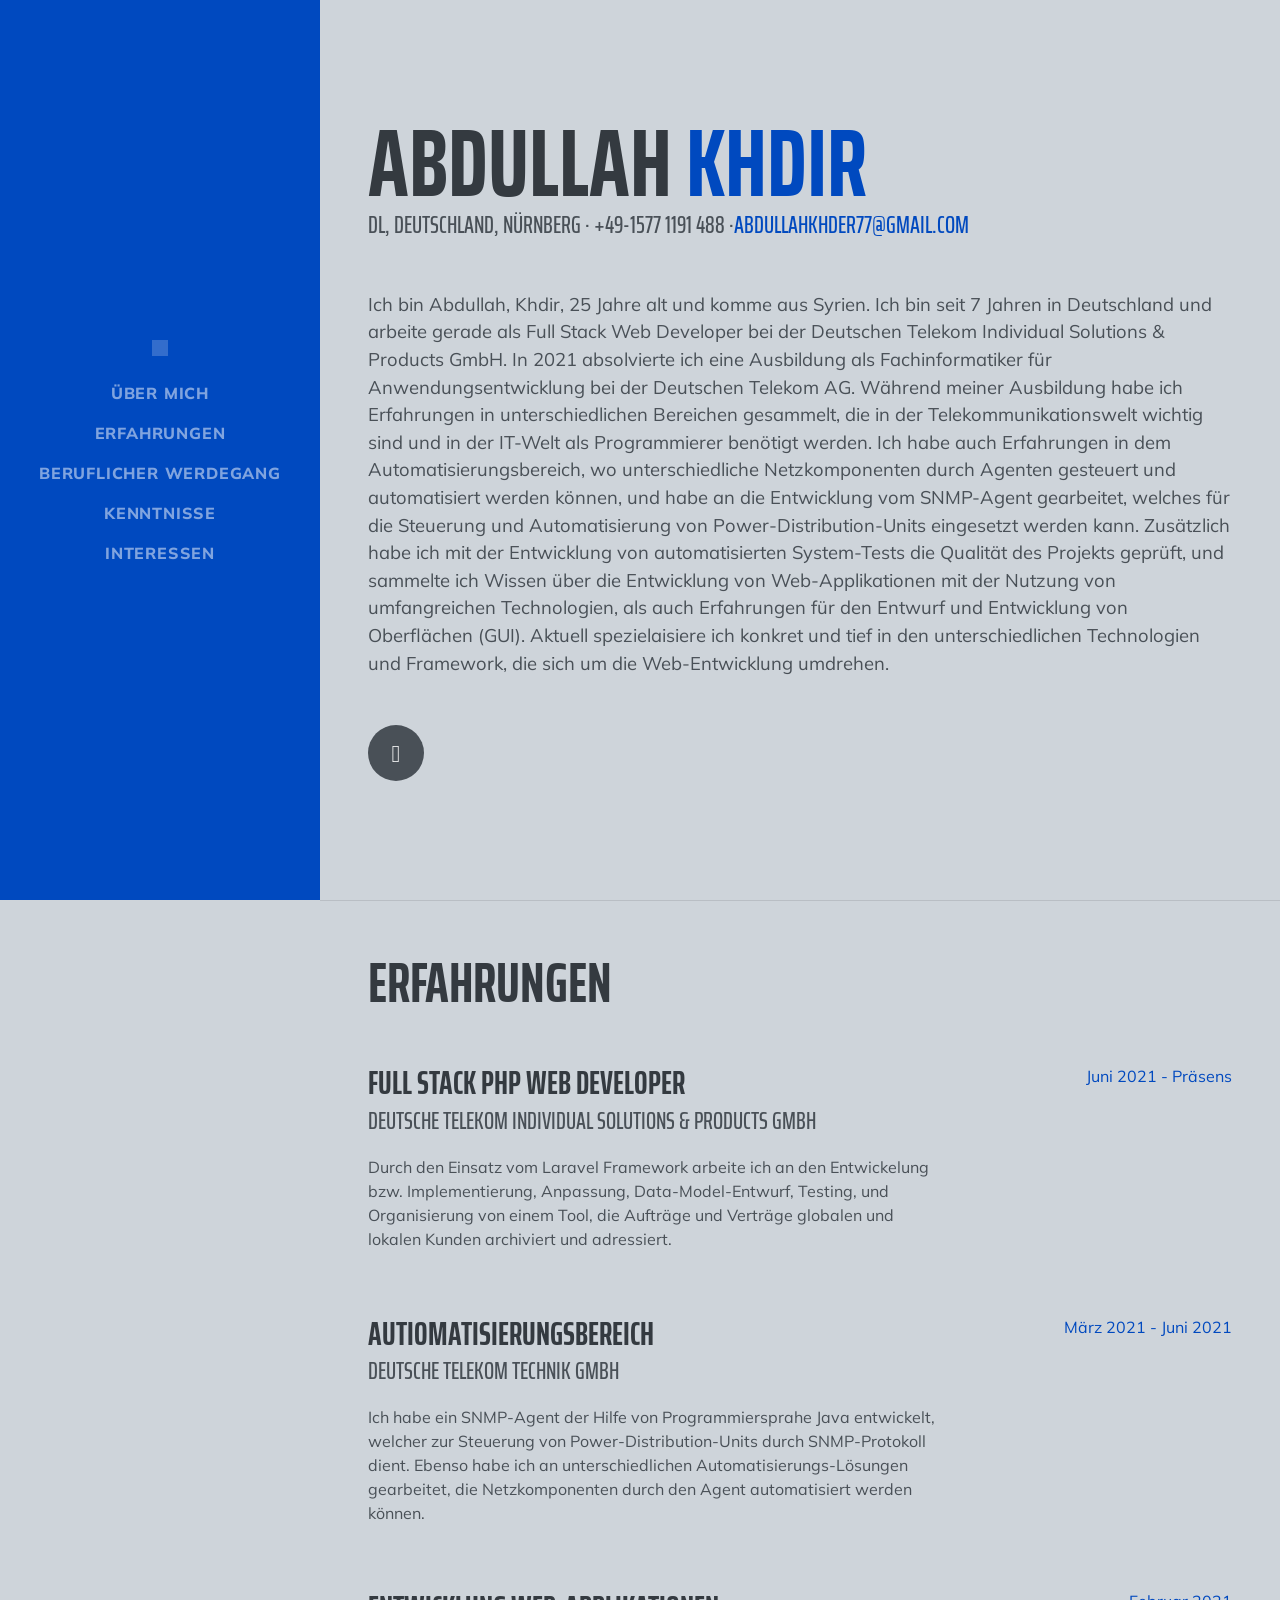
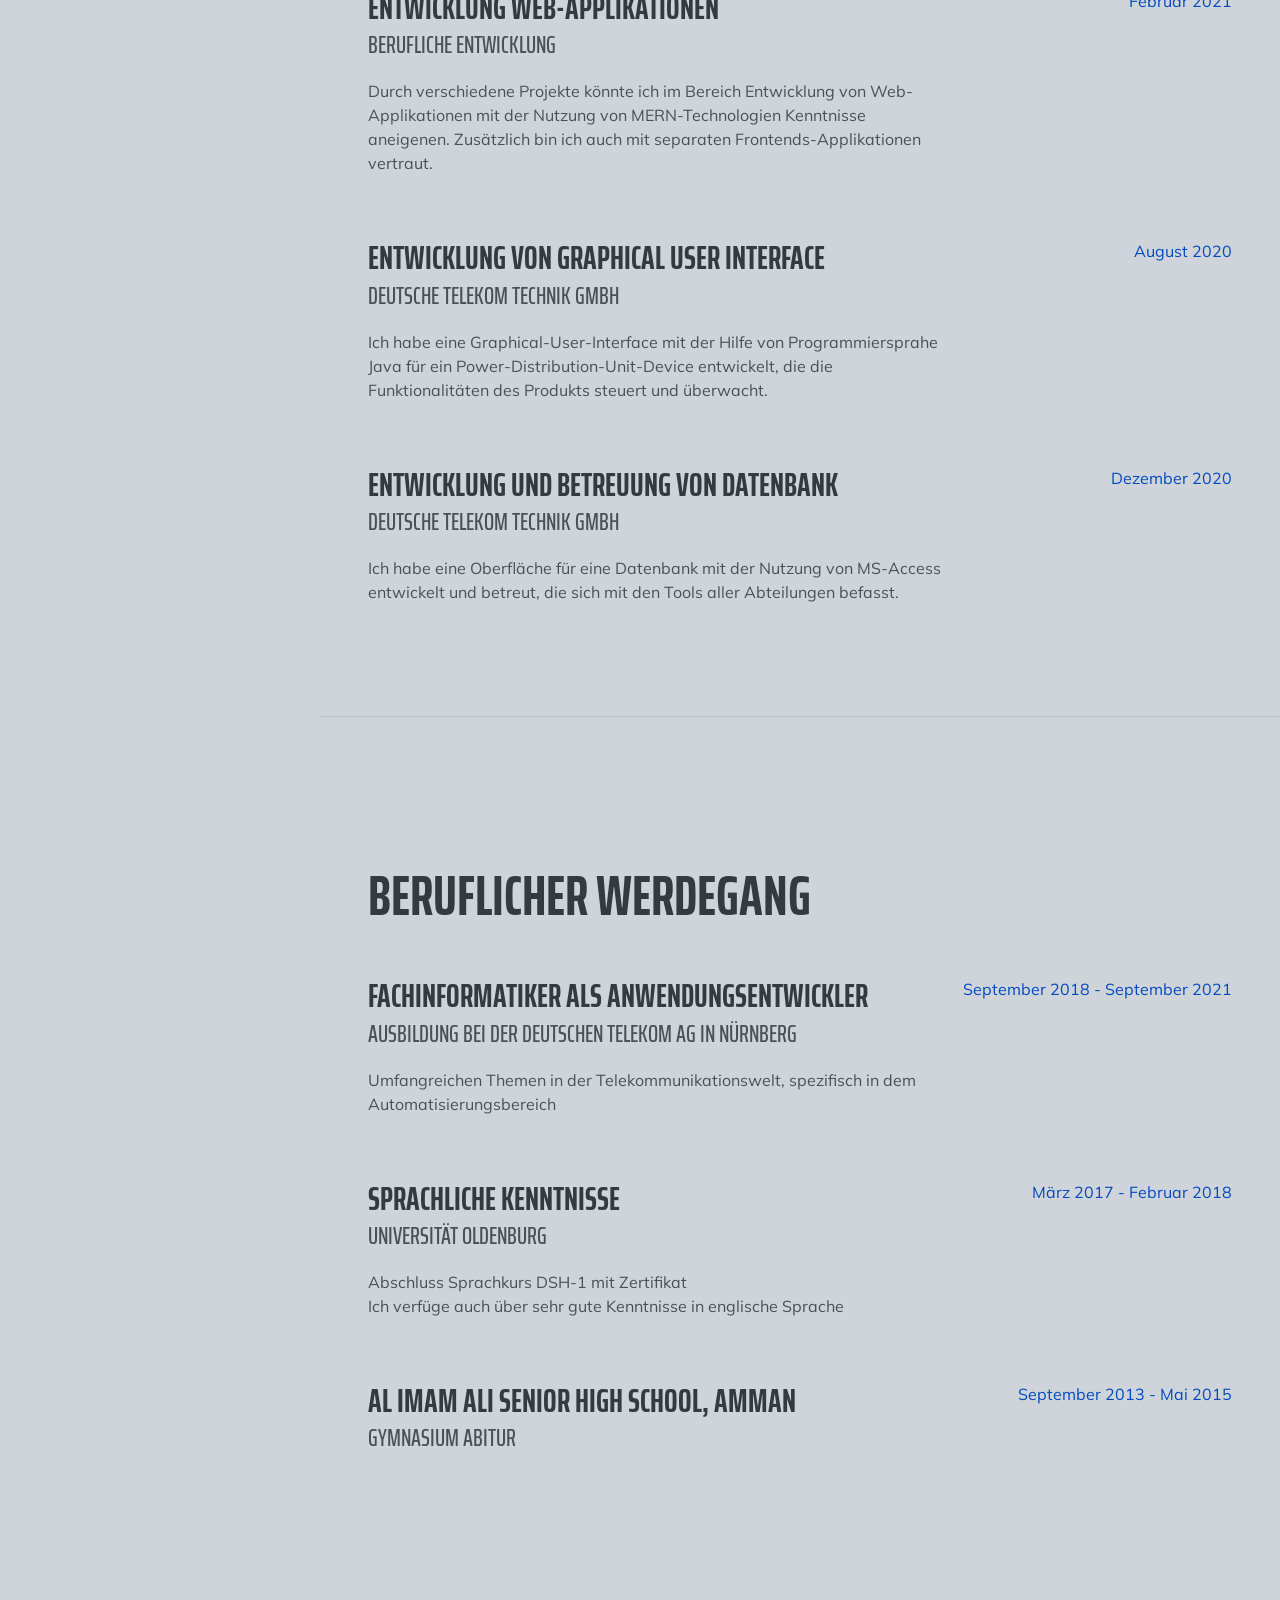
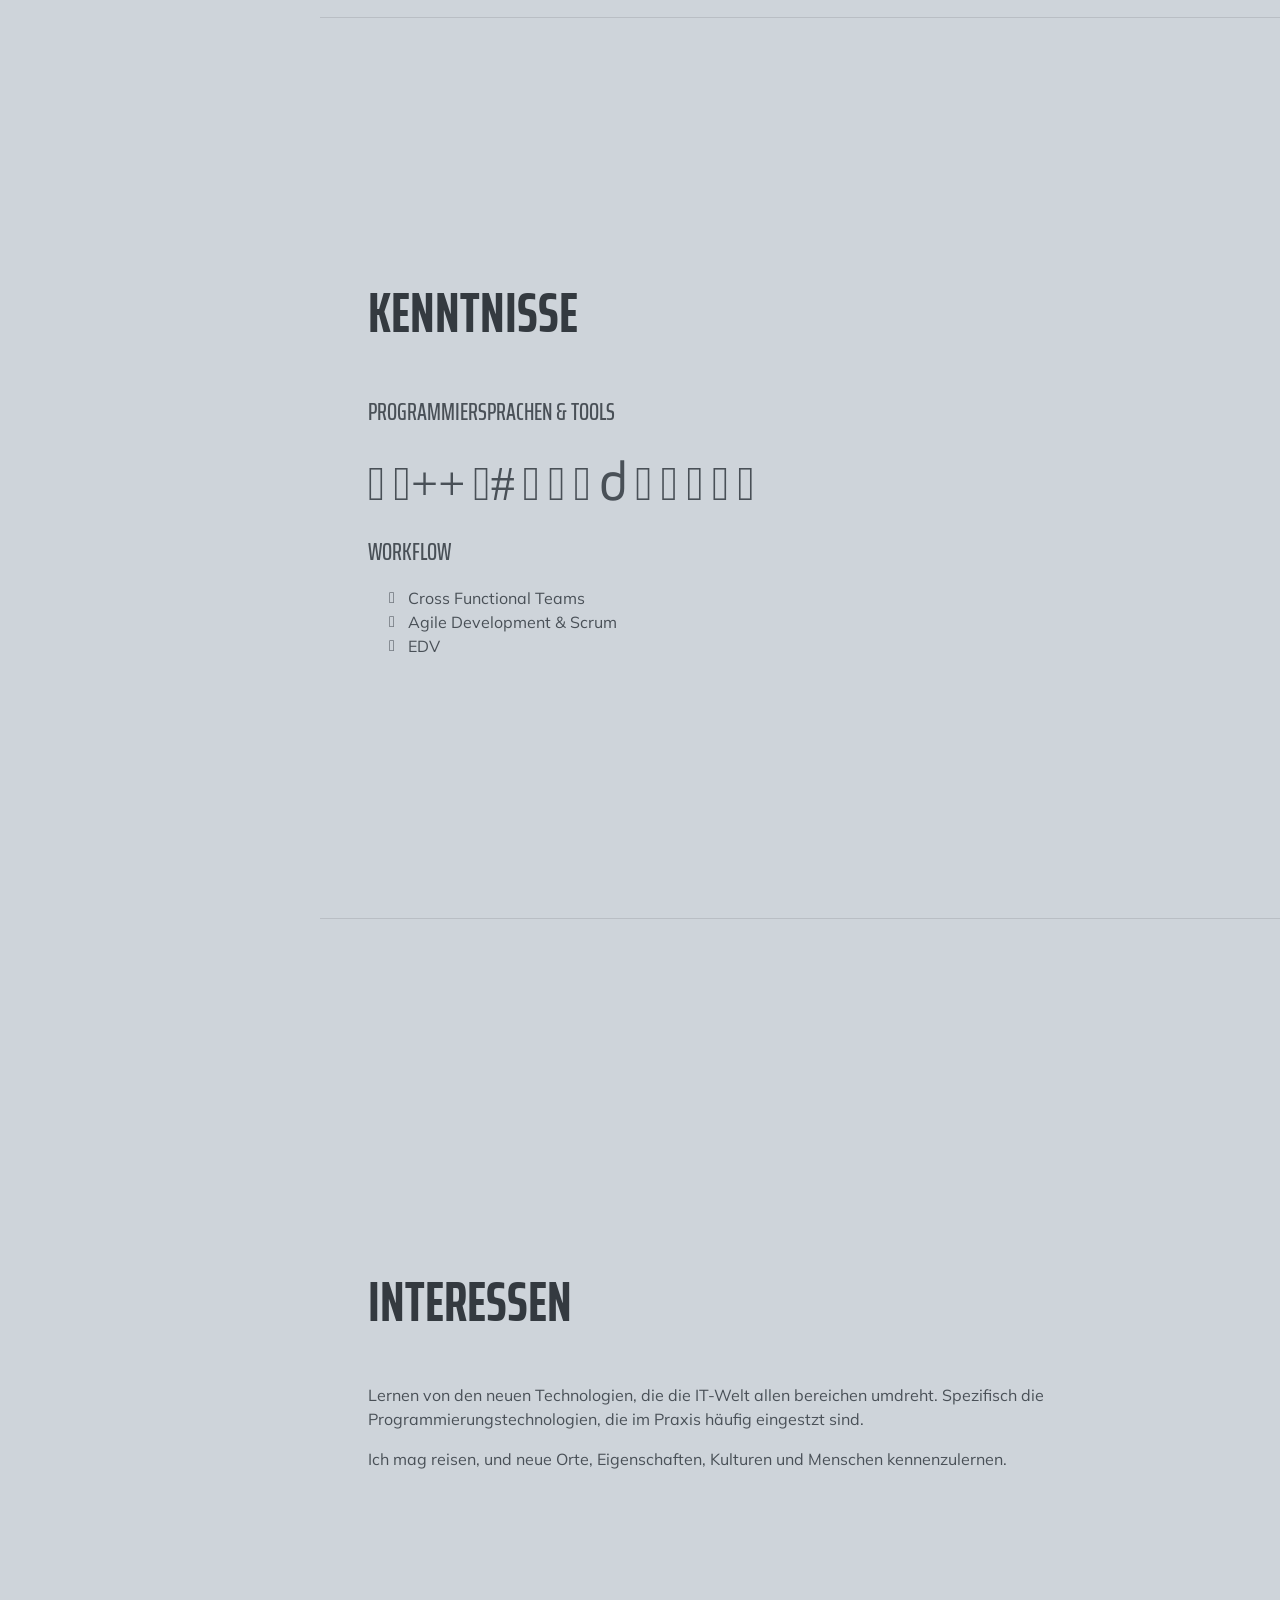
==== index.html @ 4ff64694 "Updates" ====
<!DOCTYPE html><html lang="en"><head><meta charSet="utf-8"/><meta http-equiv="x-ua-compatible" content="ie=edge"/><meta name="viewport" content="width=device-width, initial-scale=1, shrink-to-fit=no"/><style data-href="/cv/styles.ee4980bacc4a5b1ed985.css" id="gatsby-global-css">@import url(https://fonts.googleapis.com/css?family=Saira+Extra+Condensed:500,700);@import url(https://fonts.googleapis.com/css?family=Muli:400,400i,800,800i);
/*!
 * Bootstrap v4.3.1 (https://getbootstrap.com/)
 * Copyright 2011-2019 The Bootstrap Authors
 * Copyright 2011-2019 Twitter, Inc.
 * Licensed under MIT (https://github.com/twbs/bootstrap/blob/master/LICENSE)
 */:root{--blue:#007bff;--indigo:#6610f2;--purple:#6f42c1;--pink:#e83e8c;--red:#dc3545;--orange:#fd7e14;--yellow:#ffc107;--green:#28a745;--teal:#20c997;--cyan:#17a2b8;--white:#fff;--gray:#6c757d;--gray-dark:#343a40;--primary:#007bff;--secondary:#6c757d;--success:#28a745;--info:#17a2b8;--warning:#ffc107;--danger:#dc3545;--light:#f8f9fa;--dark:#343a40;--breakpoint-xs:0;--breakpoint-sm:576px;--breakpoint-md:768px;--breakpoint-lg:992px;--breakpoint-xl:1200px;--font-family-sans-serif:-apple-system,BlinkMacSystemFont,"Segoe UI",Roboto,"Helvetica Neue",Arial,"Noto Sans",sans-serif,"Apple Color Emoji","Segoe UI Emoji","Segoe UI Symbol","Noto Color Emoji";--font-family-monospace:SFMono-Regular,Menlo,Monaco,Consolas,"Liberation Mono","Courier New",monospace}*,:after,:before{box-sizing:border-box}html{font-family:sans-serif;line-height:1.15;-webkit-text-size-adjust:100%;-webkit-tap-highlight-color:transparent}article,aside,figcaption,figure,footer,header,hgroup,main,nav,section{display:block}body{margin:0;font-family:-apple-system,BlinkMacSystemFont,Segoe UI,Roboto,Helvetica Neue,Arial,Noto Sans,sans-serif,Apple Color Emoji,Segoe UI Emoji,Segoe UI Symbol,Noto Color Emoji;font-size:1rem;font-weight:400;line-height:1.5;color:#212529;text-align:left;background-color:#fff}[tabindex="-1"]:focus{outline:0!important}hr{box-sizing:content-box;height:0;overflow:visible}h1,h2,h3,h4,h5,h6{margin-top:0;margin-bottom:.5rem}p{margin-top:0;margin-bottom:1rem}abbr[data-original-title],abbr[title]{text-decoration:underline;-webkit-text-decoration:underline dotted;text-decoration:underline dotted;cursor:help;border-bottom:0;-webkit-text-decoration-skip-ink:none;text-decoration-skip-ink:none}address{font-style:normal;line-height:inherit}address,dl,ol,ul{margin-bottom:1rem}dl,ol,ul{margin-top:0}ol ol,ol ul,ul ol,ul ul{margin-bottom:0}dt{font-weight:700}dd{margin-bottom:.5rem;margin-left:0}blockquote{margin:0 0 1rem}b,strong{font-weight:bolder}small{font-size:80%}sub,sup{position:relative;font-size:75%;line-height:0;vertical-align:baseline}sub{bottom:-.25em}sup{top:-.5em}a{color:#007bff;text-decoration:none;background-color:transparent}a:hover{color:#0056b3;text-decoration:underline}a:not([href]):not([tabindex]),a:not([href]):not([tabindex]):focus,a:not([href]):not([tabindex]):hover{color:inherit;text-decoration:none}a:not([href]):not([tabindex]):focus{outline:0}code,kbd,pre,samp{font-family:SFMono-Regular,Menlo,Monaco,Consolas,Liberation Mono,Courier New,monospace;font-size:1em}pre{margin-top:0;margin-bottom:1rem;overflow:auto}figure{margin:0 0 1rem}img{border-style:none}img,svg{vertical-align:middle}svg{overflow:hidden}table{border-collapse:collapse}caption{padding-top:.75rem;padding-bottom:.75rem;color:#6c757d;text-align:left;caption-side:bottom}th{text-align:inherit}label{display:inline-block;margin-bottom:.5rem}button{border-radius:0}button:focus{outline:1px dotted;outline:5px auto -webkit-focus-ring-color}button,input,optgroup,select,textarea{margin:0;font-family:inherit;font-size:inherit;line-height:inherit}button,input{overflow:visible}button,select{text-transform:none}select{word-wrap:normal}[type=button],[type=reset],[type=submit],button{-webkit-appearance:button}[type=button]:not(:disabled),[type=reset]:not(:disabled),[type=submit]:not(:disabled),button:not(:disabled){cursor:pointer}[type=button]::-moz-focus-inner,[type=reset]::-moz-focus-inner,[type=submit]::-moz-focus-inner,button::-moz-focus-inner{padding:0;border-style:none}input[type=checkbox],input[type=radio]{box-sizing:border-box;padding:0}input[type=date],input[type=datetime-local],input[type=month],input[type=time]{-webkit-appearance:listbox}textarea{overflow:auto;resize:vertical}fieldset{min-width:0;padding:0;margin:0;border:0}legend{display:block;width:100%;max-width:100%;padding:0;margin-bottom:.5rem;font-size:1.5rem;line-height:inherit;color:inherit;white-space:normal}progress{vertical-align:baseline}[type=number]::-webkit-inner-spin-button,[type=number]::-webkit-outer-spin-button{height:auto}[type=search]{outline-offset:-2px;-webkit-appearance:none}[type=search]::-webkit-search-decoration{-webkit-appearance:none}::-webkit-file-upload-button{font:inherit;-webkit-appearance:button}output{display:inline-block}summary{display:list-item;cursor:pointer}template{display:none}[hidden]{display:none!important}.h1,.h2,.h3,.h4,.h5,.h6,h1,h2,h3,h4,h5,h6{margin-bottom:.5rem;font-weight:500;line-height:1.2}.h1,h1{font-size:2.5rem}.h2,h2{font-size:2rem}.h3,h3{font-size:1.75rem}.h4,h4{font-size:1.5rem}.h5,h5{font-size:1.25rem}.h6,h6{font-size:1rem}.lead{font-size:1.25rem;font-weight:300}.display-1{font-size:6rem}.display-1,.display-2{font-weight:300;line-height:1.2}.display-2{font-size:5.5rem}.display-3{font-size:4.5rem}.display-3,.display-4{font-weight:300;line-height:1.2}.display-4{font-size:3.5rem}hr{margin-top:1rem;margin-bottom:1rem;border:0;border-top:1px solid rgba(0,0,0,.1)}.small,small{font-size:80%;font-weight:400}.mark,mark{padding:.2em;background-color:#fcf8e3}.list-inline,.list-unstyled{padding-left:0;list-style:none}.list-inline-item{display:inline-block}.list-inline-item:not(:last-child){margin-right:.5rem}.initialism{font-size:90%;text-transform:uppercase}.blockquote{margin-bottom:1rem;font-size:1.25rem}.blockquote-footer{display:block;font-size:80%;color:#6c757d}.blockquote-footer:before{content:"\2014\A0"}.img-fluid,.img-thumbnail{max-width:100%;height:auto}.img-thumbnail{padding:.25rem;background-color:#fff;border:1px solid #dee2e6;border-radius:.25rem}.figure{display:inline-block}.figure-img{margin-bottom:.5rem;line-height:1}.figure-caption{font-size:90%;color:#6c757d}code{font-size:87.5%;color:#e83e8c;word-break:break-word}a>code{color:inherit}kbd{padding:.2rem .4rem;font-size:87.5%;color:#fff;background-color:#212529;border-radius:.2rem}kbd kbd{padding:0;font-size:100%;font-weight:700}pre{display:block;font-size:87.5%;color:#212529}pre code{font-size:inherit;color:inherit;word-break:normal}.pre-scrollable{max-height:340px;overflow-y:scroll}.container{width:100%;padding-right:15px;padding-left:15px;margin-right:auto;margin-left:auto}@media (min-width:576px){.container{max-width:540px}}@media (min-width:768px){.container{max-width:720px}}@media (min-width:992px){.container{max-width:960px}}@media (min-width:1200px){.container{max-width:1140px}}.container-fluid{width:100%;padding-right:15px;padding-left:15px;margin-right:auto;margin-left:auto}.row{display:flex;flex-wrap:wrap;margin-right:-15px;margin-left:-15px}.no-gutters{margin-right:0;margin-left:0}.no-gutters>.col,.no-gutters>[class*=col-]{padding-right:0;padding-left:0}.col,.col-1,.col-2,.col-3,.col-4,.col-5,.col-6,.col-7,.col-8,.col-9,.col-10,.col-11,.col-12,.col-auto,.col-lg,.col-lg-1,.col-lg-2,.col-lg-3,.col-lg-4,.col-lg-5,.col-lg-6,.col-lg-7,.col-lg-8,.col-lg-9,.col-lg-10,.col-lg-11,.col-lg-12,.col-lg-auto,.col-md,.col-md-1,.col-md-2,.col-md-3,.col-md-4,.col-md-5,.col-md-6,.col-md-7,.col-md-8,.col-md-9,.col-md-10,.col-md-11,.col-md-12,.col-md-auto,.col-sm,.col-sm-1,.col-sm-2,.col-sm-3,.col-sm-4,.col-sm-5,.col-sm-6,.col-sm-7,.col-sm-8,.col-sm-9,.col-sm-10,.col-sm-11,.col-sm-12,.col-sm-auto,.col-xl,.col-xl-1,.col-xl-2,.col-xl-3,.col-xl-4,.col-xl-5,.col-xl-6,.col-xl-7,.col-xl-8,.col-xl-9,.col-xl-10,.col-xl-11,.col-xl-12,.col-xl-auto{position:relative;width:100%;padding-right:15px;padding-left:15px}.col{flex-basis:0;flex-grow:1;max-width:100%}.col-auto{flex:0 0 auto;width:auto;max-width:100%}.col-1{flex:0 0 8.333333%;max-width:8.333333%}.col-2{flex:0 0 16.666667%;max-width:16.666667%}.col-3{flex:0 0 25%;max-width:25%}.col-4{flex:0 0 33.333333%;max-width:33.333333%}.col-5{flex:0 0 41.666667%;max-width:41.666667%}.col-6{flex:0 0 50%;max-width:50%}.col-7{flex:0 0 58.333333%;max-width:58.333333%}.col-8{flex:0 0 66.666667%;max-width:66.666667%}.col-9{flex:0 0 75%;max-width:75%}.col-10{flex:0 0 83.333333%;max-width:83.333333%}.col-11{flex:0 0 91.666667%;max-width:91.666667%}.col-12{flex:0 0 100%;max-width:100%}.order-first{order:-1}.order-last{order:13}.order-0{order:0}.order-1{order:1}.order-2{order:2}.order-3{order:3}.order-4{order:4}.order-5{order:5}.order-6{order:6}.order-7{order:7}.order-8{order:8}.order-9{order:9}.order-10{order:10}.order-11{order:11}.order-12{order:12}.offset-1{margin-left:8.333333%}.offset-2{margin-left:16.666667%}.offset-3{margin-left:25%}.offset-4{margin-left:33.333333%}.offset-5{margin-left:41.666667%}.offset-6{margin-left:50%}.offset-7{margin-left:58.333333%}.offset-8{margin-left:66.666667%}.offset-9{margin-left:75%}.offset-10{margin-left:83.333333%}.offset-11{margin-left:91.666667%}@media (min-width:576px){.col-sm{flex-basis:0;flex-grow:1;max-width:100%}.col-sm-auto{flex:0 0 auto;width:auto;max-width:100%}.col-sm-1{flex:0 0 8.333333%;max-width:8.333333%}.col-sm-2{flex:0 0 16.666667%;max-width:16.666667%}.col-sm-3{flex:0 0 25%;max-width:25%}.col-sm-4{flex:0 0 33.333333%;max-width:33.333333%}.col-sm-5{flex:0 0 41.666667%;max-width:41.666667%}.col-sm-6{flex:0 0 50%;max-width:50%}.col-sm-7{flex:0 0 58.333333%;max-width:58.333333%}.col-sm-8{flex:0 0 66.666667%;max-width:66.666667%}.col-sm-9{flex:0 0 75%;max-width:75%}.col-sm-10{flex:0 0 83.333333%;max-width:83.333333%}.col-sm-11{flex:0 0 91.666667%;max-width:91.666667%}.col-sm-12{flex:0 0 100%;max-width:100%}.order-sm-first{order:-1}.order-sm-last{order:13}.order-sm-0{order:0}.order-sm-1{order:1}.order-sm-2{order:2}.order-sm-3{order:3}.order-sm-4{order:4}.order-sm-5{order:5}.order-sm-6{order:6}.order-sm-7{order:7}.order-sm-8{order:8}.order-sm-9{order:9}.order-sm-10{order:10}.order-sm-11{order:11}.order-sm-12{order:12}.offset-sm-0{margin-left:0}.offset-sm-1{margin-left:8.333333%}.offset-sm-2{margin-left:16.666667%}.offset-sm-3{margin-left:25%}.offset-sm-4{margin-left:33.333333%}.offset-sm-5{margin-left:41.666667%}.offset-sm-6{margin-left:50%}.offset-sm-7{margin-left:58.333333%}.offset-sm-8{margin-left:66.666667%}.offset-sm-9{margin-left:75%}.offset-sm-10{margin-left:83.333333%}.offset-sm-11{margin-left:91.666667%}}@media (min-width:768px){.col-md{flex-basis:0;flex-grow:1;max-width:100%}.col-md-auto{flex:0 0 auto;width:auto;max-width:100%}.col-md-1{flex:0 0 8.333333%;max-width:8.333333%}.col-md-2{flex:0 0 16.666667%;max-width:16.666667%}.col-md-3{flex:0 0 25%;max-width:25%}.col-md-4{flex:0 0 33.333333%;max-width:33.333333%}.col-md-5{flex:0 0 41.666667%;max-width:41.666667%}.col-md-6{flex:0 0 50%;max-width:50%}.col-md-7{flex:0 0 58.333333%;max-width:58.333333%}.col-md-8{flex:0 0 66.666667%;max-width:66.666667%}.col-md-9{flex:0 0 75%;max-width:75%}.col-md-10{flex:0 0 83.333333%;max-width:83.333333%}.col-md-11{flex:0 0 91.666667%;max-width:91.666667%}.col-md-12{flex:0 0 100%;max-width:100%}.order-md-first{order:-1}.order-md-last{order:13}.order-md-0{order:0}.order-md-1{order:1}.order-md-2{order:2}.order-md-3{order:3}.order-md-4{order:4}.order-md-5{order:5}.order-md-6{order:6}.order-md-7{order:7}.order-md-8{order:8}.order-md-9{order:9}.order-md-10{order:10}.order-md-11{order:11}.order-md-12{order:12}.offset-md-0{margin-left:0}.offset-md-1{margin-left:8.333333%}.offset-md-2{margin-left:16.666667%}.offset-md-3{margin-left:25%}.offset-md-4{margin-left:33.333333%}.offset-md-5{margin-left:41.666667%}.offset-md-6{margin-left:50%}.offset-md-7{margin-left:58.333333%}.offset-md-8{margin-left:66.666667%}.offset-md-9{margin-left:75%}.offset-md-10{margin-left:83.333333%}.offset-md-11{margin-left:91.666667%}}@media (min-width:992px){.col-lg{flex-basis:0;flex-grow:1;max-width:100%}.col-lg-auto{flex:0 0 auto;width:auto;max-width:100%}.col-lg-1{flex:0 0 8.333333%;max-width:8.333333%}.col-lg-2{flex:0 0 16.666667%;max-width:16.666667%}.col-lg-3{flex:0 0 25%;max-width:25%}.col-lg-4{flex:0 0 33.333333%;max-width:33.333333%}.col-lg-5{flex:0 0 41.666667%;max-width:41.666667%}.col-lg-6{flex:0 0 50%;max-width:50%}.col-lg-7{flex:0 0 58.333333%;max-width:58.333333%}.col-lg-8{flex:0 0 66.666667%;max-width:66.666667%}.col-lg-9{flex:0 0 75%;max-width:75%}.col-lg-10{flex:0 0 83.333333%;max-width:83.333333%}.col-lg-11{flex:0 0 91.666667%;max-width:91.666667%}.col-lg-12{flex:0 0 100%;max-width:100%}.order-lg-first{order:-1}.order-lg-last{order:13}.order-lg-0{order:0}.order-lg-1{order:1}.order-lg-2{order:2}.order-lg-3{order:3}.order-lg-4{order:4}.order-lg-5{order:5}.order-lg-6{order:6}.order-lg-7{order:7}.order-lg-8{order:8}.order-lg-9{order:9}.order-lg-10{order:10}.order-lg-11{order:11}.order-lg-12{order:12}.offset-lg-0{margin-left:0}.offset-lg-1{margin-left:8.333333%}.offset-lg-2{margin-left:16.666667%}.offset-lg-3{margin-left:25%}.offset-lg-4{margin-left:33.333333%}.offset-lg-5{margin-left:41.666667%}.offset-lg-6{margin-left:50%}.offset-lg-7{margin-left:58.333333%}.offset-lg-8{margin-left:66.666667%}.offset-lg-9{margin-left:75%}.offset-lg-10{margin-left:83.333333%}.offset-lg-11{margin-left:91.666667%}}@media (min-width:1200px){.col-xl{flex-basis:0;flex-grow:1;max-width:100%}.col-xl-auto{flex:0 0 auto;width:auto;max-width:100%}.col-xl-1{flex:0 0 8.333333%;max-width:8.333333%}.col-xl-2{flex:0 0 16.666667%;max-width:16.666667%}.col-xl-3{flex:0 0 25%;max-width:25%}.col-xl-4{flex:0 0 33.333333%;max-width:33.333333%}.col-xl-5{flex:0 0 41.666667%;max-width:41.666667%}.col-xl-6{flex:0 0 50%;max-width:50%}.col-xl-7{flex:0 0 58.333333%;max-width:58.333333%}.col-xl-8{flex:0 0 66.666667%;max-width:66.666667%}.col-xl-9{flex:0 0 75%;max-width:75%}.col-xl-10{flex:0 0 83.333333%;max-width:83.333333%}.col-xl-11{flex:0 0 91.666667%;max-width:91.666667%}.col-xl-12{flex:0 0 100%;max-width:100%}.order-xl-first{order:-1}.order-xl-last{order:13}.order-xl-0{order:0}.order-xl-1{order:1}.order-xl-2{order:2}.order-xl-3{order:3}.order-xl-4{order:4}.order-xl-5{order:5}.order-xl-6{order:6}.order-xl-7{order:7}.order-xl-8{order:8}.order-xl-9{order:9}.order-xl-10{order:10}.order-xl-11{order:11}.order-xl-12{order:12}.offset-xl-0{margin-left:0}.offset-xl-1{margin-left:8.333333%}.offset-xl-2{margin-left:16.666667%}.offset-xl-3{margin-left:25%}.offset-xl-4{margin-left:33.333333%}.offset-xl-5{margin-left:41.666667%}.offset-xl-6{margin-left:50%}.offset-xl-7{margin-left:58.333333%}.offset-xl-8{margin-left:66.666667%}.offset-xl-9{margin-left:75%}.offset-xl-10{margin-left:83.333333%}.offset-xl-11{margin-left:91.666667%}}.table{width:100%;margin-bottom:1rem;color:#212529}.table td,.table th{padding:.75rem;vertical-align:top;border-top:1px solid #dee2e6}.table thead th{vertical-align:bottom;border-bottom:2px solid #dee2e6}.table tbody+tbody{border-top:2px solid #dee2e6}.table-sm td,.table-sm th{padding:.3rem}.table-bordered,.table-bordered td,.table-bordered th{border:1px solid #dee2e6}.table-bordered thead td,.table-bordered thead th{border-bottom-width:2px}.table-borderless tbody+tbody,.table-borderless td,.table-borderless th,.table-borderless thead th{border:0}.table-striped tbody tr:nth-of-type(odd){background-color:rgba(0,0,0,.05)}.table-hover tbody tr:hover{color:#212529;background-color:rgba(0,0,0,.075)}.table-primary,.table-primary>td,.table-primary>th{background-color:#b8daff}.table-primary tbody+tbody,.table-primary td,.table-primary th,.table-primary thead th{border-color:#7abaff}.table-hover .table-primary:hover,.table-hover .table-primary:hover>td,.table-hover .table-primary:hover>th{background-color:#9fcdff}.table-secondary,.table-secondary>td,.table-secondary>th{background-color:#d6d8db}.table-secondary tbody+tbody,.table-secondary td,.table-secondary th,.table-secondary thead th{border-color:#b3b7bb}.table-hover .table-secondary:hover,.table-hover .table-secondary:hover>td,.table-hover .table-secondary:hover>th{background-color:#c8cbcf}.table-success,.table-success>td,.table-success>th{background-color:#c3e6cb}.table-success tbody+tbody,.table-success td,.table-success th,.table-success thead th{border-color:#8fd19e}.table-hover .table-success:hover,.table-hover .table-success:hover>td,.table-hover .table-success:hover>th{background-color:#b1dfbb}.table-info,.table-info>td,.table-info>th{background-color:#bee5eb}.table-info tbody+tbody,.table-info td,.table-info th,.table-info thead th{border-color:#86cfda}.table-hover .table-info:hover,.table-hover .table-info:hover>td,.table-hover .table-info:hover>th{background-color:#abdde5}.table-warning,.table-warning>td,.table-warning>th{background-color:#ffeeba}.table-warning tbody+tbody,.table-warning td,.table-warning th,.table-warning thead th{border-color:#ffdf7e}.table-hover .table-warning:hover,.table-hover .table-warning:hover>td,.table-hover .table-warning:hover>th{background-color:#ffe8a1}.table-danger,.table-danger>td,.table-danger>th{background-color:#f5c6cb}.table-danger tbody+tbody,.table-danger td,.table-danger th,.table-danger thead th{border-color:#ed969e}.table-hover .table-danger:hover,.table-hover .table-danger:hover>td,.table-hover .table-danger:hover>th{background-color:#f1b0b7}.table-light,.table-light>td,.table-light>th{background-color:#fdfdfe}.table-light tbody+tbody,.table-light td,.table-light th,.table-light thead th{border-color:#fbfcfc}.table-hover .table-light:hover,.table-hover .table-light:hover>td,.table-hover .table-light:hover>th{background-color:#ececf6}.table-dark,.table-dark>td,.table-dark>th{background-color:#c6c8ca}.table-dark tbody+tbody,.table-dark td,.table-dark th,.table-dark thead th{border-color:#95999c}.table-hover .table-dark:hover,.table-hover .table-dark:hover>td,.table-hover .table-dark:hover>th{background-color:#b9bbbe}.table-active,.table-active>td,.table-active>th,.table-hover .table-active:hover,.table-hover .table-active:hover>td,.table-hover .table-active:hover>th{background-color:rgba(0,0,0,.075)}.table .thead-dark th{color:#fff;background-color:#343a40;border-color:#454d55}.table .thead-light th{color:#495057;background-color:#e9ecef;border-color:#dee2e6}.table-dark{color:#fff;background-color:#343a40}.table-dark td,.table-dark th,.table-dark thead th{border-color:#454d55}.table-dark.table-bordered{border:0}.table-dark.table-striped tbody tr:nth-of-type(odd){background-color:hsla(0,0%,100%,.05)}.table-dark.table-hover tbody tr:hover{color:#fff;background-color:hsla(0,0%,100%,.075)}@media (max-width:575.98px){.table-responsive-sm{display:block;width:100%;overflow-x:auto;-webkit-overflow-scrolling:touch}.table-responsive-sm>.table-bordered{border:0}}@media (max-width:767.98px){.table-responsive-md{display:block;width:100%;overflow-x:auto;-webkit-overflow-scrolling:touch}.table-responsive-md>.table-bordered{border:0}}@media (max-width:991.98px){.table-responsive-lg{display:block;width:100%;overflow-x:auto;-webkit-overflow-scrolling:touch}.table-responsive-lg>.table-bordered{border:0}}@media (max-width:1199.98px){.table-responsive-xl{display:block;width:100%;overflow-x:auto;-webkit-overflow-scrolling:touch}.table-responsive-xl>.table-bordered{border:0}}.table-responsive{display:block;width:100%;overflow-x:auto;-webkit-overflow-scrolling:touch}.table-responsive>.table-bordered{border:0}.form-control{display:block;width:100%;height:calc(1.5em + .75rem + 2px);padding:.375rem .75rem;font-size:1rem;font-weight:400;line-height:1.5;color:#495057;background-color:#fff;background-clip:padding-box;border:1px solid #ced4da;border-radius:.25rem;transition:border-color .15s ease-in-out,box-shadow .15s ease-in-out}@media (prefers-reduced-motion:reduce){.form-control{transition:none}}.form-control::-ms-expand{background-color:transparent;border:0}.form-control:focus{color:#495057;background-color:#fff;border-color:#80bdff;outline:0;box-shadow:0 0 0 .2rem rgba(0,123,255,.25)}.form-control::-webkit-input-placeholder{color:#6c757d;opacity:1}.form-control::placeholder{color:#6c757d;opacity:1}.form-control:disabled,.form-control[readonly]{background-color:#e9ecef;opacity:1}select.form-control:focus::-ms-value{color:#495057;background-color:#fff}.form-control-file,.form-control-range{display:block;width:100%}.col-form-label{padding-top:calc(.375rem + 1px);padding-bottom:calc(.375rem + 1px);margin-bottom:0;font-size:inherit;line-height:1.5}.col-form-label-lg{padding-top:calc(.5rem + 1px);padding-bottom:calc(.5rem + 1px);font-size:1.25rem;line-height:1.5}.col-form-label-sm{padding-top:calc(.25rem + 1px);padding-bottom:calc(.25rem + 1px);font-size:.875rem;line-height:1.5}.form-control-plaintext{display:block;width:100%;padding-top:.375rem;padding-bottom:.375rem;margin-bottom:0;line-height:1.5;color:#212529;background-color:transparent;border:solid transparent;border-width:1px 0}.form-control-plaintext.form-control-lg,.form-control-plaintext.form-control-sm{padding-right:0;padding-left:0}.form-control-sm{height:calc(1.5em + .5rem + 2px);padding:.25rem .5rem;font-size:.875rem;line-height:1.5;border-radius:.2rem}.form-control-lg{height:calc(1.5em + 1rem + 2px);padding:.5rem 1rem;font-size:1.25rem;line-height:1.5;border-radius:.3rem}select.form-control[multiple],select.form-control[size],textarea.form-control{height:auto}.form-group{margin-bottom:1rem}.form-text{display:block;margin-top:.25rem}.form-row{display:flex;flex-wrap:wrap;margin-right:-5px;margin-left:-5px}.form-row>.col,.form-row>[class*=col-]{padding-right:5px;padding-left:5px}.form-check{position:relative;display:block;padding-left:1.25rem}.form-check-input{position:absolute;margin-top:.3rem;margin-left:-1.25rem}.form-check-input:disabled~.form-check-label{color:#6c757d}.form-check-label{margin-bottom:0}.form-check-inline{display:inline-flex;align-items:center;padding-left:0;margin-right:.75rem}.form-check-inline .form-check-input{position:static;margin-top:0;margin-right:.3125rem;margin-left:0}.valid-feedback{display:none;width:100%;margin-top:.25rem;font-size:80%;color:#28a745}.valid-tooltip{position:absolute;top:100%;z-index:5;display:none;max-width:100%;padding:.25rem .5rem;margin-top:.1rem;font-size:.875rem;line-height:1.5;color:#fff;background-color:rgba(40,167,69,.9);border-radius:.25rem}.form-control.is-valid,.was-validated .form-control:valid{border-color:#28a745;padding-right:calc(1.5em + .75rem);background-image:url("data:image/svg+xml;charset=utf-8,%3Csvg xmlns='http://www.w3.org/2000/svg' viewBox='0 0 8 8'%3E%3Cpath fill='%2328a745' d='M2.3 6.73L.6 4.53c-.4-1.04.46-1.4 1.1-.8l1.1 1.4 3.4-3.8c.6-.63 1.6-.27 1.2.7l-4 4.6c-.43.5-.8.4-1.1.1z'/%3E%3C/svg%3E");background-repeat:no-repeat;background-position:100% calc(.375em + .1875rem);background-size:calc(.75em + .375rem) calc(.75em + .375rem)}.form-control.is-valid:focus,.was-validated .form-control:valid:focus{border-color:#28a745;box-shadow:0 0 0 .2rem rgba(40,167,69,.25)}.form-control.is-valid~.valid-feedback,.form-control.is-valid~.valid-tooltip,.was-validated .form-control:valid~.valid-feedback,.was-validated .form-control:valid~.valid-tooltip{display:block}.was-validated textarea.form-control:valid,textarea.form-control.is-valid{padding-right:calc(1.5em + .75rem);background-position:top calc(.375em + .1875rem) right calc(.375em + .1875rem)}.custom-select.is-valid,.was-validated .custom-select:valid{border-color:#28a745;padding-right:calc(.75em + 2.3125rem);background:url("data:image/svg+xml;charset=utf-8,%3Csvg xmlns='http://www.w3.org/2000/svg' viewBox='0 0 4 5'%3E%3Cpath fill='%23343a40' d='M2 0L0 2h4zm0 5L0 3h4z'/%3E%3C/svg%3E") no-repeat right .75rem center/8px 10px,url("data:image/svg+xml;charset=utf-8,%3Csvg xmlns='http://www.w3.org/2000/svg' viewBox='0 0 8 8'%3E%3Cpath fill='%2328a745' d='M2.3 6.73L.6 4.53c-.4-1.04.46-1.4 1.1-.8l1.1 1.4 3.4-3.8c.6-.63 1.6-.27 1.2.7l-4 4.6c-.43.5-.8.4-1.1.1z'/%3E%3C/svg%3E") #fff no-repeat center right 1.75rem/calc(.75em + .375rem) calc(.75em + .375rem)}.custom-select.is-valid:focus,.was-validated .custom-select:valid:focus{border-color:#28a745;box-shadow:0 0 0 .2rem rgba(40,167,69,.25)}.custom-select.is-valid~.valid-feedback,.custom-select.is-valid~.valid-tooltip,.form-control-file.is-valid~.valid-feedback,.form-control-file.is-valid~.valid-tooltip,.was-validated .custom-select:valid~.valid-feedback,.was-validated .custom-select:valid~.valid-tooltip,.was-validated .form-control-file:valid~.valid-feedback,.was-validated .form-control-file:valid~.valid-tooltip{display:block}.form-check-input.is-valid~.form-check-label,.was-validated .form-check-input:valid~.form-check-label{color:#28a745}.form-check-input.is-valid~.valid-feedback,.form-check-input.is-valid~.valid-tooltip,.was-validated .form-check-input:valid~.valid-feedback,.was-validated .form-check-input:valid~.valid-tooltip{display:block}.custom-control-input.is-valid~.custom-control-label,.was-validated .custom-control-input:valid~.custom-control-label{color:#28a745}.custom-control-input.is-valid~.custom-control-label:before,.was-validated .custom-control-input:valid~.custom-control-label:before{border-color:#28a745}.custom-control-input.is-valid~.valid-feedback,.custom-control-input.is-valid~.valid-tooltip,.was-validated .custom-control-input:valid~.valid-feedback,.was-validated .custom-control-input:valid~.valid-tooltip{display:block}.custom-control-input.is-valid:checked~.custom-control-label:before,.was-validated .custom-control-input:valid:checked~.custom-control-label:before{border-color:#34ce57;background-color:#34ce57}.custom-control-input.is-valid:focus~.custom-control-label:before,.was-validated .custom-control-input:valid:focus~.custom-control-label:before{box-shadow:0 0 0 .2rem rgba(40,167,69,.25)}.custom-control-input.is-valid:focus:not(:checked)~.custom-control-label:before,.custom-file-input.is-valid~.custom-file-label,.was-validated .custom-control-input:valid:focus:not(:checked)~.custom-control-label:before,.was-validated .custom-file-input:valid~.custom-file-label{border-color:#28a745}.custom-file-input.is-valid~.valid-feedback,.custom-file-input.is-valid~.valid-tooltip,.was-validated .custom-file-input:valid~.valid-feedback,.was-validated .custom-file-input:valid~.valid-tooltip{display:block}.custom-file-input.is-valid:focus~.custom-file-label,.was-validated .custom-file-input:valid:focus~.custom-file-label{border-color:#28a745;box-shadow:0 0 0 .2rem rgba(40,167,69,.25)}.invalid-feedback{display:none;width:100%;margin-top:.25rem;font-size:80%;color:#dc3545}.invalid-tooltip{position:absolute;top:100%;z-index:5;display:none;max-width:100%;padding:.25rem .5rem;margin-top:.1rem;font-size:.875rem;line-height:1.5;color:#fff;background-color:rgba(220,53,69,.9);border-radius:.25rem}.form-control.is-invalid,.was-validated .form-control:invalid{border-color:#dc3545;padding-right:calc(1.5em + .75rem);background-image:url("data:image/svg+xml;charset=utf-8,%3Csvg xmlns='http://www.w3.org/2000/svg' fill='%23dc3545' viewBox='-2 -2 7 7'%3E%3Cpath stroke='%23dc3545' d='M0 0l3 3m0-3L0 3'/%3E%3Ccircle r='.5'/%3E%3Ccircle cx='3' r='.5'/%3E%3Ccircle cy='3' r='.5'/%3E%3Ccircle cx='3' cy='3' r='.5'/%3E%3C/svg%3E");background-repeat:no-repeat;background-position:100% calc(.375em + .1875rem);background-size:calc(.75em + .375rem) calc(.75em + .375rem)}.form-control.is-invalid:focus,.was-validated .form-control:invalid:focus{border-color:#dc3545;box-shadow:0 0 0 .2rem rgba(220,53,69,.25)}.form-control.is-invalid~.invalid-feedback,.form-control.is-invalid~.invalid-tooltip,.was-validated .form-control:invalid~.invalid-feedback,.was-validated .form-control:invalid~.invalid-tooltip{display:block}.was-validated textarea.form-control:invalid,textarea.form-control.is-invalid{padding-right:calc(1.5em + .75rem);background-position:top calc(.375em + .1875rem) right calc(.375em + .1875rem)}.custom-select.is-invalid,.was-validated .custom-select:invalid{border-color:#dc3545;padding-right:calc(.75em + 2.3125rem);background:url("data:image/svg+xml;charset=utf-8,%3Csvg xmlns='http://www.w3.org/2000/svg' viewBox='0 0 4 5'%3E%3Cpath fill='%23343a40' d='M2 0L0 2h4zm0 5L0 3h4z'/%3E%3C/svg%3E") no-repeat right .75rem center/8px 10px,url("data:image/svg+xml;charset=utf-8,%3Csvg xmlns='http://www.w3.org/2000/svg' fill='%23dc3545' viewBox='-2 -2 7 7'%3E%3Cpath stroke='%23dc3545' d='M0 0l3 3m0-3L0 3'/%3E%3Ccircle r='.5'/%3E%3Ccircle cx='3' r='.5'/%3E%3Ccircle cy='3' r='.5'/%3E%3Ccircle cx='3' cy='3' r='.5'/%3E%3C/svg%3E") #fff no-repeat center right 1.75rem/calc(.75em + .375rem) calc(.75em + .375rem)}.custom-select.is-invalid:focus,.was-validated .custom-select:invalid:focus{border-color:#dc3545;box-shadow:0 0 0 .2rem rgba(220,53,69,.25)}.custom-select.is-invalid~.invalid-feedback,.custom-select.is-invalid~.invalid-tooltip,.form-control-file.is-invalid~.invalid-feedback,.form-control-file.is-invalid~.invalid-tooltip,.was-validated .custom-select:invalid~.invalid-feedback,.was-validated .custom-select:invalid~.invalid-tooltip,.was-validated .form-control-file:invalid~.invalid-feedback,.was-validated .form-control-file:invalid~.invalid-tooltip{display:block}.form-check-input.is-invalid~.form-check-label,.was-validated .form-check-input:invalid~.form-check-label{color:#dc3545}.form-check-input.is-invalid~.invalid-feedback,.form-check-input.is-invalid~.invalid-tooltip,.was-validated .form-check-input:invalid~.invalid-feedback,.was-validated .form-check-input:invalid~.invalid-tooltip{display:block}.custom-control-input.is-invalid~.custom-control-label,.was-validated .custom-control-input:invalid~.custom-control-label{color:#dc3545}.custom-control-input.is-invalid~.custom-control-label:before,.was-validated .custom-control-input:invalid~.custom-control-label:before{border-color:#dc3545}.custom-control-input.is-invalid~.invalid-feedback,.custom-control-input.is-invalid~.invalid-tooltip,.was-validated .custom-control-input:invalid~.invalid-feedback,.was-validated .custom-control-input:invalid~.invalid-tooltip{display:block}.custom-control-input.is-invalid:checked~.custom-control-label:before,.was-validated .custom-control-input:invalid:checked~.custom-control-label:before{border-color:#e4606d;background-color:#e4606d}.custom-control-input.is-invalid:focus~.custom-control-label:before,.was-validated .custom-control-input:invalid:focus~.custom-control-label:before{box-shadow:0 0 0 .2rem rgba(220,53,69,.25)}.custom-control-input.is-invalid:focus:not(:checked)~.custom-control-label:before,.custom-file-input.is-invalid~.custom-file-label,.was-validated .custom-control-input:invalid:focus:not(:checked)~.custom-control-label:before,.was-validated .custom-file-input:invalid~.custom-file-label{border-color:#dc3545}.custom-file-input.is-invalid~.invalid-feedback,.custom-file-input.is-invalid~.invalid-tooltip,.was-validated .custom-file-input:invalid~.invalid-feedback,.was-validated .custom-file-input:invalid~.invalid-tooltip{display:block}.custom-file-input.is-invalid:focus~.custom-file-label,.was-validated .custom-file-input:invalid:focus~.custom-file-label{border-color:#dc3545;box-shadow:0 0 0 .2rem rgba(220,53,69,.25)}.form-inline{display:flex;flex-flow:row wrap;align-items:center}.form-inline .form-check{width:100%}@media (min-width:576px){.form-inline label{justify-content:center}.form-inline .form-group,.form-inline label{display:flex;align-items:center;margin-bottom:0}.form-inline .form-group{flex:0 0 auto;flex-flow:row wrap}.form-inline .form-control{display:inline-block;width:auto;vertical-align:middle}.form-inline .form-control-plaintext{display:inline-block}.form-inline .custom-select,.form-inline .input-group{width:auto}.form-inline .form-check{display:flex;align-items:center;justify-content:center;width:auto;padding-left:0}.form-inline .form-check-input{position:relative;flex-shrink:0;margin-top:0;margin-right:.25rem;margin-left:0}.form-inline .custom-control{align-items:center;justify-content:center}.form-inline .custom-control-label{margin-bottom:0}}.btn{display:inline-block;font-weight:400;color:#212529;text-align:center;vertical-align:middle;-webkit-user-select:none;user-select:none;background-color:transparent;border:1px solid transparent;padding:.375rem .75rem;font-size:1rem;line-height:1.5;border-radius:.25rem;transition:color .15s ease-in-out,background-color .15s ease-in-out,border-color .15s ease-in-out,box-shadow .15s ease-in-out}@media (prefers-reduced-motion:reduce){.btn{transition:none}}.btn:hover{color:#212529;text-decoration:none}.btn.focus,.btn:focus{outline:0;box-shadow:0 0 0 .2rem rgba(0,123,255,.25)}.btn.disabled,.btn:disabled{opacity:.65}a.btn.disabled,fieldset:disabled a.btn{pointer-events:none}.btn-primary{color:#fff;background-color:#007bff;border-color:#007bff}.btn-primary:hover{color:#fff;background-color:#0069d9;border-color:#0062cc}.btn-primary.focus,.btn-primary:focus{box-shadow:0 0 0 .2rem rgba(38,143,255,.5)}.btn-primary.disabled,.btn-primary:disabled{color:#fff;background-color:#007bff;border-color:#007bff}.btn-primary:not(:disabled):not(.disabled).active,.btn-primary:not(:disabled):not(.disabled):active,.show>.btn-primary.dropdown-toggle{color:#fff;background-color:#0062cc;border-color:#005cbf}.btn-primary:not(:disabled):not(.disabled).active:focus,.btn-primary:not(:disabled):not(.disabled):active:focus,.show>.btn-primary.dropdown-toggle:focus{box-shadow:0 0 0 .2rem rgba(38,143,255,.5)}.btn-secondary{color:#fff;background-color:#6c757d;border-color:#6c757d}.btn-secondary:hover{color:#fff;background-color:#5a6268;border-color:#545b62}.btn-secondary.focus,.btn-secondary:focus{box-shadow:0 0 0 .2rem rgba(130,138,145,.5)}.btn-secondary.disabled,.btn-secondary:disabled{color:#fff;background-color:#6c757d;border-color:#6c757d}.btn-secondary:not(:disabled):not(.disabled).active,.btn-secondary:not(:disabled):not(.disabled):active,.show>.btn-secondary.dropdown-toggle{color:#fff;background-color:#545b62;border-color:#4e555b}.btn-secondary:not(:disabled):not(.disabled).active:focus,.btn-secondary:not(:disabled):not(.disabled):active:focus,.show>.btn-secondary.dropdown-toggle:focus{box-shadow:0 0 0 .2rem rgba(130,138,145,.5)}.btn-success{color:#fff;background-color:#28a745;border-color:#28a745}.btn-success:hover{color:#fff;background-color:#218838;border-color:#1e7e34}.btn-success.focus,.btn-success:focus{box-shadow:0 0 0 .2rem rgba(72,180,97,.5)}.btn-success.disabled,.btn-success:disabled{color:#fff;background-color:#28a745;border-color:#28a745}.btn-success:not(:disabled):not(.disabled).active,.btn-success:not(:disabled):not(.disabled):active,.show>.btn-success.dropdown-toggle{color:#fff;background-color:#1e7e34;border-color:#1c7430}.btn-success:not(:disabled):not(.disabled).active:focus,.btn-success:not(:disabled):not(.disabled):active:focus,.show>.btn-success.dropdown-toggle:focus{box-shadow:0 0 0 .2rem rgba(72,180,97,.5)}.btn-info{color:#fff;background-color:#17a2b8;border-color:#17a2b8}.btn-info:hover{color:#fff;background-color:#138496;border-color:#117a8b}.btn-info.focus,.btn-info:focus{box-shadow:0 0 0 .2rem rgba(58,176,195,.5)}.btn-info.disabled,.btn-info:disabled{color:#fff;background-color:#17a2b8;border-color:#17a2b8}.btn-info:not(:disabled):not(.disabled).active,.btn-info:not(:disabled):not(.disabled):active,.show>.btn-info.dropdown-toggle{color:#fff;background-color:#117a8b;border-color:#10707f}.btn-info:not(:disabled):not(.disabled).active:focus,.btn-info:not(:disabled):not(.disabled):active:focus,.show>.btn-info.dropdown-toggle:focus{box-shadow:0 0 0 .2rem rgba(58,176,195,.5)}.btn-warning{color:#212529;background-color:#ffc107;border-color:#ffc107}.btn-warning:hover{color:#212529;background-color:#e0a800;border-color:#d39e00}.btn-warning.focus,.btn-warning:focus{box-shadow:0 0 0 .2rem rgba(222,170,12,.5)}.btn-warning.disabled,.btn-warning:disabled{color:#212529;background-color:#ffc107;border-color:#ffc107}.btn-warning:not(:disabled):not(.disabled).active,.btn-warning:not(:disabled):not(.disabled):active,.show>.btn-warning.dropdown-toggle{color:#212529;background-color:#d39e00;border-color:#c69500}.btn-warning:not(:disabled):not(.disabled).active:focus,.btn-warning:not(:disabled):not(.disabled):active:focus,.show>.btn-warning.dropdown-toggle:focus{box-shadow:0 0 0 .2rem rgba(222,170,12,.5)}.btn-danger{color:#fff;background-color:#dc3545;border-color:#dc3545}.btn-danger:hover{color:#fff;background-color:#c82333;border-color:#bd2130}.btn-danger.focus,.btn-danger:focus{box-shadow:0 0 0 .2rem rgba(225,83,97,.5)}.btn-danger.disabled,.btn-danger:disabled{color:#fff;background-color:#dc3545;border-color:#dc3545}.btn-danger:not(:disabled):not(.disabled).active,.btn-danger:not(:disabled):not(.disabled):active,.show>.btn-danger.dropdown-toggle{color:#fff;background-color:#bd2130;border-color:#b21f2d}.btn-danger:not(:disabled):not(.disabled).active:focus,.btn-danger:not(:disabled):not(.disabled):active:focus,.show>.btn-danger.dropdown-toggle:focus{box-shadow:0 0 0 .2rem rgba(225,83,97,.5)}.btn-light{color:#212529;background-color:#f8f9fa;border-color:#f8f9fa}.btn-light:hover{color:#212529;background-color:#e2e6ea;border-color:#dae0e5}.btn-light.focus,.btn-light:focus{box-shadow:0 0 0 .2rem rgba(216,217,219,.5)}.btn-light.disabled,.btn-light:disabled{color:#212529;background-color:#f8f9fa;border-color:#f8f9fa}.btn-light:not(:disabled):not(.disabled).active,.btn-light:not(:disabled):not(.disabled):active,.show>.btn-light.dropdown-toggle{color:#212529;background-color:#dae0e5;border-color:#d3d9df}.btn-light:not(:disabled):not(.disabled).active:focus,.btn-light:not(:disabled):not(.disabled):active:focus,.show>.btn-light.dropdown-toggle:focus{box-shadow:0 0 0 .2rem rgba(216,217,219,.5)}.btn-dark{color:#fff;background-color:#343a40;border-color:#343a40}.btn-dark:hover{color:#fff;background-color:#23272b;border-color:#1d2124}.btn-dark.focus,.btn-dark:focus{box-shadow:0 0 0 .2rem rgba(82,88,93,.5)}.btn-dark.disabled,.btn-dark:disabled{color:#fff;background-color:#343a40;border-color:#343a40}.btn-dark:not(:disabled):not(.disabled).active,.btn-dark:not(:disabled):not(.disabled):active,.show>.btn-dark.dropdown-toggle{color:#fff;background-color:#1d2124;border-color:#171a1d}.btn-dark:not(:disabled):not(.disabled).active:focus,.btn-dark:not(:disabled):not(.disabled):active:focus,.show>.btn-dark.dropdown-toggle:focus{box-shadow:0 0 0 .2rem rgba(82,88,93,.5)}.btn-outline-primary{color:#007bff;border-color:#007bff}.btn-outline-primary:hover{color:#fff;background-color:#007bff;border-color:#007bff}.btn-outline-primary.focus,.btn-outline-primary:focus{box-shadow:0 0 0 .2rem rgba(0,123,255,.5)}.btn-outline-primary.disabled,.btn-outline-primary:disabled{color:#007bff;background-color:transparent}.btn-outline-primary:not(:disabled):not(.disabled).active,.btn-outline-primary:not(:disabled):not(.disabled):active,.show>.btn-outline-primary.dropdown-toggle{color:#fff;background-color:#007bff;border-color:#007bff}.btn-outline-primary:not(:disabled):not(.disabled).active:focus,.btn-outline-primary:not(:disabled):not(.disabled):active:focus,.show>.btn-outline-primary.dropdown-toggle:focus{box-shadow:0 0 0 .2rem rgba(0,123,255,.5)}.btn-outline-secondary{color:#6c757d;border-color:#6c757d}.btn-outline-secondary:hover{color:#fff;background-color:#6c757d;border-color:#6c757d}.btn-outline-secondary.focus,.btn-outline-secondary:focus{box-shadow:0 0 0 .2rem rgba(108,117,125,.5)}.btn-outline-secondary.disabled,.btn-outline-secondary:disabled{color:#6c757d;background-color:transparent}.btn-outline-secondary:not(:disabled):not(.disabled).active,.btn-outline-secondary:not(:disabled):not(.disabled):active,.show>.btn-outline-secondary.dropdown-toggle{color:#fff;background-color:#6c757d;border-color:#6c757d}.btn-outline-secondary:not(:disabled):not(.disabled).active:focus,.btn-outline-secondary:not(:disabled):not(.disabled):active:focus,.show>.btn-outline-secondary.dropdown-toggle:focus{box-shadow:0 0 0 .2rem rgba(108,117,125,.5)}.btn-outline-success{color:#28a745;border-color:#28a745}.btn-outline-success:hover{color:#fff;background-color:#28a745;border-color:#28a745}.btn-outline-success.focus,.btn-outline-success:focus{box-shadow:0 0 0 .2rem rgba(40,167,69,.5)}.btn-outline-success.disabled,.btn-outline-success:disabled{color:#28a745;background-color:transparent}.btn-outline-success:not(:disabled):not(.disabled).active,.btn-outline-success:not(:disabled):not(.disabled):active,.show>.btn-outline-success.dropdown-toggle{color:#fff;background-color:#28a745;border-color:#28a745}.btn-outline-success:not(:disabled):not(.disabled).active:focus,.btn-outline-success:not(:disabled):not(.disabled):active:focus,.show>.btn-outline-success.dropdown-toggle:focus{box-shadow:0 0 0 .2rem rgba(40,167,69,.5)}.btn-outline-info{color:#17a2b8;border-color:#17a2b8}.btn-outline-info:hover{color:#fff;background-color:#17a2b8;border-color:#17a2b8}.btn-outline-info.focus,.btn-outline-info:focus{box-shadow:0 0 0 .2rem rgba(23,162,184,.5)}.btn-outline-info.disabled,.btn-outline-info:disabled{color:#17a2b8;background-color:transparent}.btn-outline-info:not(:disabled):not(.disabled).active,.btn-outline-info:not(:disabled):not(.disabled):active,.show>.btn-outline-info.dropdown-toggle{color:#fff;background-color:#17a2b8;border-color:#17a2b8}.btn-outline-info:not(:disabled):not(.disabled).active:focus,.btn-outline-info:not(:disabled):not(.disabled):active:focus,.show>.btn-outline-info.dropdown-toggle:focus{box-shadow:0 0 0 .2rem rgba(23,162,184,.5)}.btn-outline-warning{color:#ffc107;border-color:#ffc107}.btn-outline-warning:hover{color:#212529;background-color:#ffc107;border-color:#ffc107}.btn-outline-warning.focus,.btn-outline-warning:focus{box-shadow:0 0 0 .2rem rgba(255,193,7,.5)}.btn-outline-warning.disabled,.btn-outline-warning:disabled{color:#ffc107;background-color:transparent}.btn-outline-warning:not(:disabled):not(.disabled).active,.btn-outline-warning:not(:disabled):not(.disabled):active,.show>.btn-outline-warning.dropdown-toggle{color:#212529;background-color:#ffc107;border-color:#ffc107}.btn-outline-warning:not(:disabled):not(.disabled).active:focus,.btn-outline-warning:not(:disabled):not(.disabled):active:focus,.show>.btn-outline-warning.dropdown-toggle:focus{box-shadow:0 0 0 .2rem rgba(255,193,7,.5)}.btn-outline-danger{color:#dc3545;border-color:#dc3545}.btn-outline-danger:hover{color:#fff;background-color:#dc3545;border-color:#dc3545}.btn-outline-danger.focus,.btn-outline-danger:focus{box-shadow:0 0 0 .2rem rgba(220,53,69,.5)}.btn-outline-danger.disabled,.btn-outline-danger:disabled{color:#dc3545;background-color:transparent}.btn-outline-danger:not(:disabled):not(.disabled).active,.btn-outline-danger:not(:disabled):not(.disabled):active,.show>.btn-outline-danger.dropdown-toggle{color:#fff;background-color:#dc3545;border-color:#dc3545}.btn-outline-danger:not(:disabled):not(.disabled).active:focus,.btn-outline-danger:not(:disabled):not(.disabled):active:focus,.show>.btn-outline-danger.dropdown-toggle:focus{box-shadow:0 0 0 .2rem rgba(220,53,69,.5)}.btn-outline-light{color:#f8f9fa;border-color:#f8f9fa}.btn-outline-light:hover{color:#212529;background-color:#f8f9fa;border-color:#f8f9fa}.btn-outline-light.focus,.btn-outline-light:focus{box-shadow:0 0 0 .2rem rgba(248,249,250,.5)}.btn-outline-light.disabled,.btn-outline-light:disabled{color:#f8f9fa;background-color:transparent}.btn-outline-light:not(:disabled):not(.disabled).active,.btn-outline-light:not(:disabled):not(.disabled):active,.show>.btn-outline-light.dropdown-toggle{color:#212529;background-color:#f8f9fa;border-color:#f8f9fa}.btn-outline-light:not(:disabled):not(.disabled).active:focus,.btn-outline-light:not(:disabled):not(.disabled):active:focus,.show>.btn-outline-light.dropdown-toggle:focus{box-shadow:0 0 0 .2rem rgba(248,249,250,.5)}.btn-outline-dark{color:#343a40;border-color:#343a40}.btn-outline-dark:hover{color:#fff;background-color:#343a40;border-color:#343a40}.btn-outline-dark.focus,.btn-outline-dark:focus{box-shadow:0 0 0 .2rem rgba(52,58,64,.5)}.btn-outline-dark.disabled,.btn-outline-dark:disabled{color:#343a40;background-color:transparent}.btn-outline-dark:not(:disabled):not(.disabled).active,.btn-outline-dark:not(:disabled):not(.disabled):active,.show>.btn-outline-dark.dropdown-toggle{color:#fff;background-color:#343a40;border-color:#343a40}.btn-outline-dark:not(:disabled):not(.disabled).active:focus,.btn-outline-dark:not(:disabled):not(.disabled):active:focus,.show>.btn-outline-dark.dropdown-toggle:focus{box-shadow:0 0 0 .2rem rgba(52,58,64,.5)}.btn-link{font-weight:400;color:#007bff;text-decoration:none}.btn-link:hover{color:#0056b3;text-decoration:underline}.btn-link.focus,.btn-link:focus{text-decoration:underline;box-shadow:none}.btn-link.disabled,.btn-link:disabled{color:#6c757d;pointer-events:none}.btn-group-lg>.btn,.btn-lg{padding:.5rem 1rem;font-size:1.25rem;line-height:1.5;border-radius:.3rem}.btn-group-sm>.btn,.btn-sm{padding:.25rem .5rem;font-size:.875rem;line-height:1.5;border-radius:.2rem}.btn-block{display:block;width:100%}.btn-block+.btn-block{margin-top:.5rem}input[type=button].btn-block,input[type=reset].btn-block,input[type=submit].btn-block{width:100%}.fade{transition:opacity .15s linear}@media (prefers-reduced-motion:reduce){.fade{transition:none}}.fade:not(.show){opacity:0}.collapse:not(.show){display:none}.collapsing{position:relative;height:0;overflow:hidden;transition:height .35s ease}@media (prefers-reduced-motion:reduce){.collapsing{transition:none}}.dropdown,.dropleft,.dropright,.dropup{position:relative}.dropdown-toggle{white-space:nowrap}.dropdown-toggle:after{display:inline-block;margin-left:.255em;vertical-align:.255em;content:"";border-top:.3em solid;border-right:.3em solid transparent;border-bottom:0;border-left:.3em solid transparent}.dropdown-toggle:empty:after{margin-left:0}.dropdown-menu{position:absolute;top:100%;left:0;z-index:1000;display:none;float:left;min-width:10rem;padding:.5rem 0;margin:.125rem 0 0;font-size:1rem;color:#212529;text-align:left;list-style:none;background-color:#fff;background-clip:padding-box;border:1px solid rgba(0,0,0,.15);border-radius:.25rem}.dropdown-menu-left{right:auto;left:0}.dropdown-menu-right{right:0;left:auto}@media (min-width:576px){.dropdown-menu-sm-left{right:auto;left:0}.dropdown-menu-sm-right{right:0;left:auto}}@media (min-width:768px){.dropdown-menu-md-left{right:auto;left:0}.dropdown-menu-md-right{right:0;left:auto}}@media (min-width:992px){.dropdown-menu-lg-left{right:auto;left:0}.dropdown-menu-lg-right{right:0;left:auto}}@media (min-width:1200px){.dropdown-menu-xl-left{right:auto;left:0}.dropdown-menu-xl-right{right:0;left:auto}}.dropup .dropdown-menu{top:auto;bottom:100%;margin-top:0;margin-bottom:.125rem}.dropup .dropdown-toggle:after{display:inline-block;margin-left:.255em;vertical-align:.255em;content:"";border-top:0;border-right:.3em solid transparent;border-bottom:.3em solid;border-left:.3em solid transparent}.dropup .dropdown-toggle:empty:after{margin-left:0}.dropright .dropdown-menu{top:0;right:auto;left:100%;margin-top:0;margin-left:.125rem}.dropright .dropdown-toggle:after{display:inline-block;margin-left:.255em;vertical-align:.255em;content:"";border-top:.3em solid transparent;border-right:0;border-bottom:.3em solid transparent;border-left:.3em solid}.dropright .dropdown-toggle:empty:after{margin-left:0}.dropright .dropdown-toggle:after{vertical-align:0}.dropleft .dropdown-menu{top:0;right:100%;left:auto;margin-top:0;margin-right:.125rem}.dropleft .dropdown-toggle:after{display:inline-block;margin-left:.255em;vertical-align:.255em;content:"";display:none}.dropleft .dropdown-toggle:before{display:inline-block;margin-right:.255em;vertical-align:.255em;content:"";border-top:.3em solid transparent;border-right:.3em solid;border-bottom:.3em solid transparent}.dropleft .dropdown-toggle:empty:after{margin-left:0}.dropleft .dropdown-toggle:before{vertical-align:0}.dropdown-menu[x-placement^=bottom],.dropdown-menu[x-placement^=left],.dropdown-menu[x-placement^=right],.dropdown-menu[x-placement^=top]{right:auto;bottom:auto}.dropdown-divider{height:0;margin:.5rem 0;overflow:hidden;border-top:1px solid #e9ecef}.dropdown-item{display:block;width:100%;padding:.25rem 1.5rem;clear:both;font-weight:400;color:#212529;text-align:inherit;white-space:nowrap;background-color:transparent;border:0}.dropdown-item:focus,.dropdown-item:hover{color:#16181b;text-decoration:none;background-color:#f8f9fa}.dropdown-item.active,.dropdown-item:active{color:#fff;text-decoration:none;background-color:#007bff}.dropdown-item.disabled,.dropdown-item:disabled{color:#6c757d;pointer-events:none;background-color:transparent}.dropdown-menu.show{display:block}.dropdown-header{display:block;padding:.5rem 1.5rem;margin-bottom:0;font-size:.875rem;color:#6c757d;white-space:nowrap}.dropdown-item-text{display:block;padding:.25rem 1.5rem;color:#212529}.btn-group,.btn-group-vertical{position:relative;display:inline-flex;vertical-align:middle}.btn-group-vertical>.btn,.btn-group>.btn{position:relative;flex:1 1 auto}.btn-group-vertical>.btn.active,.btn-group-vertical>.btn:active,.btn-group-vertical>.btn:focus,.btn-group-vertical>.btn:hover,.btn-group>.btn.active,.btn-group>.btn:active,.btn-group>.btn:focus,.btn-group>.btn:hover{z-index:1}.btn-toolbar{display:flex;flex-wrap:wrap;justify-content:flex-start}.btn-toolbar .input-group{width:auto}.btn-group>.btn-group:not(:first-child),.btn-group>.btn:not(:first-child){margin-left:-1px}.btn-group>.btn-group:not(:last-child)>.btn,.btn-group>.btn:not(:last-child):not(.dropdown-toggle){border-top-right-radius:0;border-bottom-right-radius:0}.btn-group>.btn-group:not(:first-child)>.btn,.btn-group>.btn:not(:first-child){border-top-left-radius:0;border-bottom-left-radius:0}.dropdown-toggle-split{padding-right:.5625rem;padding-left:.5625rem}.dropdown-toggle-split:after,.dropright .dropdown-toggle-split:after,.dropup .dropdown-toggle-split:after{margin-left:0}.dropleft .dropdown-toggle-split:before{margin-right:0}.btn-group-sm>.btn+.dropdown-toggle-split,.btn-sm+.dropdown-toggle-split{padding-right:.375rem;padding-left:.375rem}.btn-group-lg>.btn+.dropdown-toggle-split,.btn-lg+.dropdown-toggle-split{padding-right:.75rem;padding-left:.75rem}.btn-group-vertical{flex-direction:column;align-items:flex-start;justify-content:center}.btn-group-vertical>.btn,.btn-group-vertical>.btn-group{width:100%}.btn-group-vertical>.btn-group:not(:first-child),.btn-group-vertical>.btn:not(:first-child){margin-top:-1px}.btn-group-vertical>.btn-group:not(:last-child)>.btn,.btn-group-vertical>.btn:not(:last-child):not(.dropdown-toggle){border-bottom-right-radius:0;border-bottom-left-radius:0}.btn-group-vertical>.btn-group:not(:first-child)>.btn,.btn-group-vertical>.btn:not(:first-child){border-top-left-radius:0;border-top-right-radius:0}.btn-group-toggle>.btn,.btn-group-toggle>.btn-group>.btn{margin-bottom:0}.btn-group-toggle>.btn-group>.btn input[type=checkbox],.btn-group-toggle>.btn-group>.btn input[type=radio],.btn-group-toggle>.btn input[type=checkbox],.btn-group-toggle>.btn input[type=radio]{position:absolute;clip:rect(0,0,0,0);pointer-events:none}.input-group{position:relative;display:flex;flex-wrap:wrap;align-items:stretch;width:100%}.input-group>.custom-file,.input-group>.custom-select,.input-group>.form-control,.input-group>.form-control-plaintext{position:relative;flex:1 1 auto;width:1%;margin-bottom:0}.input-group>.custom-file+.custom-file,.input-group>.custom-file+.custom-select,.input-group>.custom-file+.form-control,.input-group>.custom-select+.custom-file,.input-group>.custom-select+.custom-select,.input-group>.custom-select+.form-control,.input-group>.form-control+.custom-file,.input-group>.form-control+.custom-select,.input-group>.form-control+.form-control,.input-group>.form-control-plaintext+.custom-file,.input-group>.form-control-plaintext+.custom-select,.input-group>.form-control-plaintext+.form-control{margin-left:-1px}.input-group>.custom-file .custom-file-input:focus~.custom-file-label,.input-group>.custom-select:focus,.input-group>.form-control:focus{z-index:3}.input-group>.custom-file .custom-file-input:focus{z-index:4}.input-group>.custom-select:not(:last-child),.input-group>.form-control:not(:last-child){border-top-right-radius:0;border-bottom-right-radius:0}.input-group>.custom-select:not(:first-child),.input-group>.form-control:not(:first-child){border-top-left-radius:0;border-bottom-left-radius:0}.input-group>.custom-file{display:flex;align-items:center}.input-group>.custom-file:not(:last-child) .custom-file-label,.input-group>.custom-file:not(:last-child) .custom-file-label:after{border-top-right-radius:0;border-bottom-right-radius:0}.input-group>.custom-file:not(:first-child) .custom-file-label{border-top-left-radius:0;border-bottom-left-radius:0}.input-group-append,.input-group-prepend{display:flex}.input-group-append .btn,.input-group-prepend .btn{position:relative;z-index:2}.input-group-append .btn:focus,.input-group-prepend .btn:focus{z-index:3}.input-group-append .btn+.btn,.input-group-append .btn+.input-group-text,.input-group-append .input-group-text+.btn,.input-group-append .input-group-text+.input-group-text,.input-group-prepend .btn+.btn,.input-group-prepend .btn+.input-group-text,.input-group-prepend .input-group-text+.btn,.input-group-prepend .input-group-text+.input-group-text{margin-left:-1px}.input-group-prepend{margin-right:-1px}.input-group-append{margin-left:-1px}.input-group-text{display:flex;align-items:center;padding:.375rem .75rem;margin-bottom:0;font-size:1rem;font-weight:400;line-height:1.5;color:#495057;text-align:center;white-space:nowrap;background-color:#e9ecef;border:1px solid #ced4da;border-radius:.25rem}.input-group-text input[type=checkbox],.input-group-text input[type=radio]{margin-top:0}.input-group-lg>.custom-select,.input-group-lg>.form-control:not(textarea){height:calc(1.5em + 1rem + 2px)}.input-group-lg>.custom-select,.input-group-lg>.form-control,.input-group-lg>.input-group-append>.btn,.input-group-lg>.input-group-append>.input-group-text,.input-group-lg>.input-group-prepend>.btn,.input-group-lg>.input-group-prepend>.input-group-text{padding:.5rem 1rem;font-size:1.25rem;line-height:1.5;border-radius:.3rem}.input-group-sm>.custom-select,.input-group-sm>.form-control:not(textarea){height:calc(1.5em + .5rem + 2px)}.input-group-sm>.custom-select,.input-group-sm>.form-control,.input-group-sm>.input-group-append>.btn,.input-group-sm>.input-group-append>.input-group-text,.input-group-sm>.input-group-prepend>.btn,.input-group-sm>.input-group-prepend>.input-group-text{padding:.25rem .5rem;font-size:.875rem;line-height:1.5;border-radius:.2rem}.input-group-lg>.custom-select,.input-group-sm>.custom-select{padding-right:1.75rem}.input-group>.input-group-append:last-child>.btn:not(:last-child):not(.dropdown-toggle),.input-group>.input-group-append:last-child>.input-group-text:not(:last-child),.input-group>.input-group-append:not(:last-child)>.btn,.input-group>.input-group-append:not(:last-child)>.input-group-text,.input-group>.input-group-prepend>.btn,.input-group>.input-group-prepend>.input-group-text{border-top-right-radius:0;border-bottom-right-radius:0}.input-group>.input-group-append>.btn,.input-group>.input-group-append>.input-group-text,.input-group>.input-group-prepend:first-child>.btn:not(:first-child),.input-group>.input-group-prepend:first-child>.input-group-text:not(:first-child),.input-group>.input-group-prepend:not(:first-child)>.btn,.input-group>.input-group-prepend:not(:first-child)>.input-group-text{border-top-left-radius:0;border-bottom-left-radius:0}.custom-control{position:relative;display:block;min-height:1.5rem;padding-left:1.5rem}.custom-control-inline{display:inline-flex;margin-right:1rem}.custom-control-input{position:absolute;z-index:-1;opacity:0}.custom-control-input:checked~.custom-control-label:before{color:#fff;border-color:#007bff;background-color:#007bff}.custom-control-input:focus~.custom-control-label:before{box-shadow:0 0 0 .2rem rgba(0,123,255,.25)}.custom-control-input:focus:not(:checked)~.custom-control-label:before{border-color:#80bdff}.custom-control-input:not(:disabled):active~.custom-control-label:before{color:#fff;background-color:#b3d7ff;border-color:#b3d7ff}.custom-control-input:disabled~.custom-control-label{color:#6c757d}.custom-control-input:disabled~.custom-control-label:before{background-color:#e9ecef}.custom-control-label{position:relative;margin-bottom:0;vertical-align:top}.custom-control-label:before{pointer-events:none;background-color:#fff;border:1px solid #adb5bd}.custom-control-label:after,.custom-control-label:before{position:absolute;top:.25rem;left:-1.5rem;display:block;width:1rem;height:1rem;content:""}.custom-control-label:after{background:no-repeat 50%/50% 50%}.custom-checkbox .custom-control-label:before{border-radius:.25rem}.custom-checkbox .custom-control-input:checked~.custom-control-label:after{background-image:url("data:image/svg+xml;charset=utf-8,%3Csvg xmlns='http://www.w3.org/2000/svg' viewBox='0 0 8 8'%3E%3Cpath fill='%23fff' d='M6.564.75l-3.59 3.612-1.538-1.55L0 4.26 2.974 7.25 8 2.193z'/%3E%3C/svg%3E")}.custom-checkbox .custom-control-input:indeterminate~.custom-control-label:before{border-color:#007bff;background-color:#007bff}.custom-checkbox .custom-control-input:indeterminate~.custom-control-label:after{background-image:url("data:image/svg+xml;charset=utf-8,%3Csvg xmlns='http://www.w3.org/2000/svg' viewBox='0 0 4 4'%3E%3Cpath stroke='%23fff' d='M0 2h4'/%3E%3C/svg%3E")}.custom-checkbox .custom-control-input:disabled:checked~.custom-control-label:before{background-color:rgba(0,123,255,.5)}.custom-checkbox .custom-control-input:disabled:indeterminate~.custom-control-label:before{background-color:rgba(0,123,255,.5)}.custom-radio .custom-control-label:before{border-radius:50%}.custom-radio .custom-control-input:checked~.custom-control-label:after{background-image:url("data:image/svg+xml;charset=utf-8,%3Csvg xmlns='http://www.w3.org/2000/svg' viewBox='-4 -4 8 8'%3E%3Ccircle r='3' fill='%23fff'/%3E%3C/svg%3E")}.custom-radio .custom-control-input:disabled:checked~.custom-control-label:before{background-color:rgba(0,123,255,.5)}.custom-switch{padding-left:2.25rem}.custom-switch .custom-control-label:before{left:-2.25rem;width:1.75rem;pointer-events:all;border-radius:.5rem}.custom-switch .custom-control-label:after{top:calc(.25rem + 2px);left:calc(-2.25rem + 2px);width:calc(1rem - 4px);height:calc(1rem - 4px);background-color:#adb5bd;border-radius:.5rem;transition:background-color .15s ease-in-out,border-color .15s ease-in-out,box-shadow .15s ease-in-out,-webkit-transform .15s ease-in-out;transition:transform .15s ease-in-out,background-color .15s ease-in-out,border-color .15s ease-in-out,box-shadow .15s ease-in-out;transition:transform .15s ease-in-out,background-color .15s ease-in-out,border-color .15s ease-in-out,box-shadow .15s ease-in-out,-webkit-transform .15s ease-in-out}@media (prefers-reduced-motion:reduce){.custom-switch .custom-control-label:after{transition:none}}.custom-switch .custom-control-input:checked~.custom-control-label:after{background-color:#fff;-webkit-transform:translateX(.75rem);transform:translateX(.75rem)}.custom-switch .custom-control-input:disabled:checked~.custom-control-label:before{background-color:rgba(0,123,255,.5)}.custom-select{display:inline-block;width:100%;height:calc(1.5em + .75rem + 2px);padding:.375rem 1.75rem .375rem .75rem;font-size:1rem;font-weight:400;line-height:1.5;color:#495057;vertical-align:middle;background:url("data:image/svg+xml;charset=utf-8,%3Csvg xmlns='http://www.w3.org/2000/svg' viewBox='0 0 4 5'%3E%3Cpath fill='%23343a40' d='M2 0L0 2h4zm0 5L0 3h4z'/%3E%3C/svg%3E") no-repeat right .75rem center/8px 10px;background-color:#fff;border:1px solid #ced4da;border-radius:.25rem;-webkit-appearance:none;appearance:none}.custom-select:focus{border-color:#80bdff;outline:0;box-shadow:0 0 0 .2rem rgba(0,123,255,.25)}.custom-select:focus::-ms-value{color:#495057;background-color:#fff}.custom-select[multiple],.custom-select[size]:not([size="1"]){height:auto;padding-right:.75rem;background-image:none}.custom-select:disabled{color:#6c757d;background-color:#e9ecef}.custom-select::-ms-expand{display:none}.custom-select-sm{height:calc(1.5em + .5rem + 2px);padding-top:.25rem;padding-bottom:.25rem;padding-left:.5rem;font-size:.875rem}.custom-select-lg{height:calc(1.5em + 1rem + 2px);padding-top:.5rem;padding-bottom:.5rem;padding-left:1rem;font-size:1.25rem}.custom-file{display:inline-block;margin-bottom:0}.custom-file,.custom-file-input{position:relative;width:100%;height:calc(1.5em + .75rem + 2px)}.custom-file-input{z-index:2;margin:0;opacity:0}.custom-file-input:focus~.custom-file-label{border-color:#80bdff;box-shadow:0 0 0 .2rem rgba(0,123,255,.25)}.custom-file-input:disabled~.custom-file-label{background-color:#e9ecef}.custom-file-input:lang(en)~.custom-file-label:after{content:"Browse"}.custom-file-input~.custom-file-label[data-browse]:after{content:attr(data-browse)}.custom-file-label{left:0;z-index:1;height:calc(1.5em + .75rem + 2px);font-weight:400;background-color:#fff;border:1px solid #ced4da;border-radius:.25rem}.custom-file-label,.custom-file-label:after{position:absolute;top:0;right:0;padding:.375rem .75rem;line-height:1.5;color:#495057}.custom-file-label:after{bottom:0;z-index:3;display:block;height:calc(1.5em + .75rem);content:"Browse";background-color:#e9ecef;border-left:inherit;border-radius:0 .25rem .25rem 0}.custom-range{width:100%;height:1.4rem;padding:0;background-color:transparent;-webkit-appearance:none;appearance:none}.custom-range:focus{outline:0}.custom-range:focus::-webkit-slider-thumb{box-shadow:0 0 0 1px #fff,0 0 0 .2rem rgba(0,123,255,.25)}.custom-range:focus::-moz-range-thumb{box-shadow:0 0 0 1px #fff,0 0 0 .2rem rgba(0,123,255,.25)}.custom-range:focus::-ms-thumb{box-shadow:0 0 0 1px #fff,0 0 0 .2rem rgba(0,123,255,.25)}.custom-range::-moz-focus-outer{border:0}.custom-range::-webkit-slider-thumb{width:1rem;height:1rem;margin-top:-.25rem;background-color:#007bff;border:0;border-radius:1rem;-webkit-transition:background-color .15s ease-in-out,border-color .15s ease-in-out,box-shadow .15s ease-in-out;transition:background-color .15s ease-in-out,border-color .15s ease-in-out,box-shadow .15s ease-in-out;-webkit-appearance:none;appearance:none}@media (prefers-reduced-motion:reduce){.custom-range::-webkit-slider-thumb{-webkit-transition:none;transition:none}}.custom-range::-webkit-slider-thumb:active{background-color:#b3d7ff}.custom-range::-webkit-slider-runnable-track{width:100%;height:.5rem;color:transparent;cursor:pointer;background-color:#dee2e6;border-color:transparent;border-radius:1rem}.custom-range::-moz-range-thumb{width:1rem;height:1rem;background-color:#007bff;border:0;border-radius:1rem;-moz-transition:background-color .15s ease-in-out,border-color .15s ease-in-out,box-shadow .15s ease-in-out;transition:background-color .15s ease-in-out,border-color .15s ease-in-out,box-shadow .15s ease-in-out;appearance:none}@media (prefers-reduced-motion:reduce){.custom-range::-moz-range-thumb{-moz-transition:none;transition:none}}.custom-range::-moz-range-thumb:active{background-color:#b3d7ff}.custom-range::-moz-range-track{width:100%;height:.5rem;color:transparent;cursor:pointer;background-color:#dee2e6;border-color:transparent;border-radius:1rem}.custom-range::-ms-thumb{width:1rem;height:1rem;margin-top:0;margin-right:.2rem;margin-left:.2rem;background-color:#007bff;border:0;border-radius:1rem;-ms-transition:background-color .15s ease-in-out,border-color .15s ease-in-out,box-shadow .15s ease-in-out;transition:background-color .15s ease-in-out,border-color .15s ease-in-out,box-shadow .15s ease-in-out;appearance:none}@media (prefers-reduced-motion:reduce){.custom-range::-ms-thumb{-ms-transition:none;transition:none}}.custom-range::-ms-thumb:active{background-color:#b3d7ff}.custom-range::-ms-track{width:100%;height:.5rem;color:transparent;cursor:pointer;background-color:transparent;border-color:transparent;border-width:.5rem}.custom-range::-ms-fill-lower,.custom-range::-ms-fill-upper{background-color:#dee2e6;border-radius:1rem}.custom-range::-ms-fill-upper{margin-right:15px}.custom-range:disabled::-webkit-slider-thumb{background-color:#adb5bd}.custom-range:disabled::-webkit-slider-runnable-track{cursor:default}.custom-range:disabled::-moz-range-thumb{background-color:#adb5bd}.custom-range:disabled::-moz-range-track{cursor:default}.custom-range:disabled::-ms-thumb{background-color:#adb5bd}.custom-control-label:before,.custom-file-label,.custom-select{transition:background-color .15s ease-in-out,border-color .15s ease-in-out,box-shadow .15s ease-in-out}@media (prefers-reduced-motion:reduce){.custom-control-label:before,.custom-file-label,.custom-select{transition:none}}.nav{display:flex;flex-wrap:wrap;padding-left:0;margin-bottom:0;list-style:none}.nav-link{display:block;padding:.5rem 1rem}.nav-link:focus,.nav-link:hover{text-decoration:none}.nav-link.disabled{color:#6c757d;pointer-events:none;cursor:default}.nav-tabs{border-bottom:1px solid #dee2e6}.nav-tabs .nav-item{margin-bottom:-1px}.nav-tabs .nav-link{border:1px solid transparent;border-top-left-radius:.25rem;border-top-right-radius:.25rem}.nav-tabs .nav-link:focus,.nav-tabs .nav-link:hover{border-color:#e9ecef #e9ecef #dee2e6}.nav-tabs .nav-link.disabled{color:#6c757d;background-color:transparent;border-color:transparent}.nav-tabs .nav-item.show .nav-link,.nav-tabs .nav-link.active{color:#495057;background-color:#fff;border-color:#dee2e6 #dee2e6 #fff}.nav-tabs .dropdown-menu{margin-top:-1px;border-top-left-radius:0;border-top-right-radius:0}.nav-pills .nav-link{border-radius:.25rem}.nav-pills .nav-link.active,.nav-pills .show>.nav-link{color:#fff;background-color:#007bff}.nav-fill .nav-item{flex:1 1 auto;text-align:center}.nav-justified .nav-item{flex-basis:0;flex-grow:1;text-align:center}.tab-content>.tab-pane{display:none}.tab-content>.active{display:block}.navbar{position:relative;padding:.5rem 1rem}.navbar,.navbar>.container,.navbar>.container-fluid{display:flex;flex-wrap:wrap;align-items:center;justify-content:space-between}.navbar-brand{display:inline-block;padding-top:.3125rem;padding-bottom:.3125rem;margin-right:1rem;font-size:1.25rem;line-height:inherit;white-space:nowrap}.navbar-brand:focus,.navbar-brand:hover{text-decoration:none}.navbar-nav{display:flex;flex-direction:column;padding-left:0;margin-bottom:0;list-style:none}.navbar-nav .nav-link{padding-right:0;padding-left:0}.navbar-nav .dropdown-menu{position:static;float:none}.navbar-text{display:inline-block;padding-top:.5rem;padding-bottom:.5rem}.navbar-collapse{flex-basis:100%;flex-grow:1;align-items:center}.navbar-toggler{padding:.25rem .75rem;font-size:1.25rem;line-height:1;background-color:transparent;border:1px solid transparent;border-radius:.25rem}.navbar-toggler:focus,.navbar-toggler:hover{text-decoration:none}.navbar-toggler-icon{display:inline-block;width:1.5em;height:1.5em;vertical-align:middle;content:"";background:no-repeat 50%;background-size:100% 100%}@media (max-width:575.98px){.navbar-expand-sm>.container,.navbar-expand-sm>.container-fluid{padding-right:0;padding-left:0}}@media (min-width:576px){.navbar-expand-sm{flex-flow:row nowrap;justify-content:flex-start}.navbar-expand-sm .navbar-nav{flex-direction:row}.navbar-expand-sm .navbar-nav .dropdown-menu{position:absolute}.navbar-expand-sm .navbar-nav .nav-link{padding-right:.5rem;padding-left:.5rem}.navbar-expand-sm>.container,.navbar-expand-sm>.container-fluid{flex-wrap:nowrap}.navbar-expand-sm .navbar-collapse{display:flex!important;flex-basis:auto}.navbar-expand-sm .navbar-toggler{display:none}}@media (max-width:767.98px){.navbar-expand-md>.container,.navbar-expand-md>.container-fluid{padding-right:0;padding-left:0}}@media (min-width:768px){.navbar-expand-md{flex-flow:row nowrap;justify-content:flex-start}.navbar-expand-md .navbar-nav{flex-direction:row}.navbar-expand-md .navbar-nav .dropdown-menu{position:absolute}.navbar-expand-md .navbar-nav .nav-link{padding-right:.5rem;padding-left:.5rem}.navbar-expand-md>.container,.navbar-expand-md>.container-fluid{flex-wrap:nowrap}.navbar-expand-md .navbar-collapse{display:flex!important;flex-basis:auto}.navbar-expand-md .navbar-toggler{display:none}}@media (max-width:991.98px){.navbar-expand-lg>.container,.navbar-expand-lg>.container-fluid{padding-right:0;padding-left:0}}@media (min-width:992px){.navbar-expand-lg{flex-flow:row nowrap;justify-content:flex-start}.navbar-expand-lg .navbar-nav{flex-direction:row}.navbar-expand-lg .navbar-nav .dropdown-menu{position:absolute}.navbar-expand-lg .navbar-nav .nav-link{padding-right:.5rem;padding-left:.5rem}.navbar-expand-lg>.container,.navbar-expand-lg>.container-fluid{flex-wrap:nowrap}.navbar-expand-lg .navbar-collapse{display:flex!important;flex-basis:auto}.navbar-expand-lg .navbar-toggler{display:none}}@media (max-width:1199.98px){.navbar-expand-xl>.container,.navbar-expand-xl>.container-fluid{padding-right:0;padding-left:0}}@media (min-width:1200px){.navbar-expand-xl{flex-flow:row nowrap;justify-content:flex-start}.navbar-expand-xl .navbar-nav{flex-direction:row}.navbar-expand-xl .navbar-nav .dropdown-menu{position:absolute}.navbar-expand-xl .navbar-nav .nav-link{padding-right:.5rem;padding-left:.5rem}.navbar-expand-xl>.container,.navbar-expand-xl>.container-fluid{flex-wrap:nowrap}.navbar-expand-xl .navbar-collapse{display:flex!important;flex-basis:auto}.navbar-expand-xl .navbar-toggler{display:none}}.navbar-expand{flex-flow:row nowrap;justify-content:flex-start}.navbar-expand>.container,.navbar-expand>.container-fluid{padding-right:0;padding-left:0}.navbar-expand .navbar-nav{flex-direction:row}.navbar-expand .navbar-nav .dropdown-menu{position:absolute}.navbar-expand .navbar-nav .nav-link{padding-right:.5rem;padding-left:.5rem}.navbar-expand>.container,.navbar-expand>.container-fluid{flex-wrap:nowrap}.navbar-expand .navbar-collapse{display:flex!important;flex-basis:auto}.navbar-expand .navbar-toggler{display:none}.navbar-light .navbar-brand,.navbar-light .navbar-brand:focus,.navbar-light .navbar-brand:hover{color:rgba(0,0,0,.9)}.navbar-light .navbar-nav .nav-link{color:rgba(0,0,0,.5)}.navbar-light .navbar-nav .nav-link:focus,.navbar-light .navbar-nav .nav-link:hover{color:rgba(0,0,0,.7)}.navbar-light .navbar-nav .nav-link.disabled{color:rgba(0,0,0,.3)}.navbar-light .navbar-nav .active>.nav-link,.navbar-light .navbar-nav .nav-link.active,.navbar-light .navbar-nav .nav-link.show,.navbar-light .navbar-nav .show>.nav-link{color:rgba(0,0,0,.9)}.navbar-light .navbar-toggler{color:rgba(0,0,0,.5);border-color:rgba(0,0,0,.1)}.navbar-light .navbar-toggler-icon{background-image:url("data:image/svg+xml;charset=utf-8,%3Csvg viewBox='0 0 30 30' xmlns='http://www.w3.org/2000/svg'%3E%3Cpath stroke='rgba(0, 0, 0, 0.5)' stroke-width='2' stroke-linecap='round' stroke-miterlimit='10' d='M4 7h22M4 15h22M4 23h22'/%3E%3C/svg%3E")}.navbar-light .navbar-text{color:rgba(0,0,0,.5)}.navbar-light .navbar-text a,.navbar-light .navbar-text a:focus,.navbar-light .navbar-text a:hover{color:rgba(0,0,0,.9)}.navbar-dark .navbar-brand,.navbar-dark .navbar-brand:focus,.navbar-dark .navbar-brand:hover{color:#fff}.navbar-dark .navbar-nav .nav-link{color:hsla(0,0%,100%,.5)}.navbar-dark .navbar-nav .nav-link:focus,.navbar-dark .navbar-nav .nav-link:hover{color:hsla(0,0%,100%,.75)}.navbar-dark .navbar-nav .nav-link.disabled{color:hsla(0,0%,100%,.25)}.navbar-dark .navbar-nav .active>.nav-link,.navbar-dark .navbar-nav .nav-link.active,.navbar-dark .navbar-nav .nav-link.show,.navbar-dark .navbar-nav .show>.nav-link{color:#fff}.navbar-dark .navbar-toggler{color:hsla(0,0%,100%,.5);border-color:hsla(0,0%,100%,.1)}.navbar-dark .navbar-toggler-icon{background-image:url("data:image/svg+xml;charset=utf-8,%3Csvg viewBox='0 0 30 30' xmlns='http://www.w3.org/2000/svg'%3E%3Cpath stroke='rgba(255, 255, 255, 0.5)' stroke-width='2' stroke-linecap='round' stroke-miterlimit='10' d='M4 7h22M4 15h22M4 23h22'/%3E%3C/svg%3E")}.navbar-dark .navbar-text{color:hsla(0,0%,100%,.5)}.navbar-dark .navbar-text a,.navbar-dark .navbar-text a:focus,.navbar-dark .navbar-text a:hover{color:#fff}.card{position:relative;display:flex;flex-direction:column;min-width:0;word-wrap:break-word;background-color:#fff;background-clip:border-box;border:1px solid rgba(0,0,0,.125);border-radius:.25rem}.card>hr{margin-right:0;margin-left:0}.card>.list-group:first-child .list-group-item:first-child{border-top-left-radius:.25rem;border-top-right-radius:.25rem}.card>.list-group:last-child .list-group-item:last-child{border-bottom-right-radius:.25rem;border-bottom-left-radius:.25rem}.card-body{flex:1 1 auto;padding:1.25rem}.card-title{margin-bottom:.75rem}.card-subtitle{margin-top:-.375rem}.card-subtitle,.card-text:last-child{margin-bottom:0}.card-link:hover{text-decoration:none}.card-link+.card-link{margin-left:1.25rem}.card-header{padding:.75rem 1.25rem;margin-bottom:0;background-color:rgba(0,0,0,.03);border-bottom:1px solid rgba(0,0,0,.125)}.card-header:first-child{border-radius:calc(.25rem - 1px) calc(.25rem - 1px) 0 0}.card-header+.list-group .list-group-item:first-child{border-top:0}.card-footer{padding:.75rem 1.25rem;background-color:rgba(0,0,0,.03);border-top:1px solid rgba(0,0,0,.125)}.card-footer:last-child{border-radius:0 0 calc(.25rem - 1px) calc(.25rem - 1px)}.card-header-tabs{margin-bottom:-.75rem;border-bottom:0}.card-header-pills,.card-header-tabs{margin-right:-.625rem;margin-left:-.625rem}.card-img-overlay{position:absolute;top:0;right:0;bottom:0;left:0;padding:1.25rem}.card-img{width:100%;border-radius:calc(.25rem - 1px)}.card-img-top{width:100%;border-top-left-radius:calc(.25rem - 1px);border-top-right-radius:calc(.25rem - 1px)}.card-img-bottom{width:100%;border-bottom-right-radius:calc(.25rem - 1px);border-bottom-left-radius:calc(.25rem - 1px)}.card-deck{display:flex;flex-direction:column}.card-deck .card{margin-bottom:15px}@media (min-width:576px){.card-deck{flex-flow:row wrap;margin-right:-15px;margin-left:-15px}.card-deck .card{display:flex;flex:1 0;flex-direction:column;margin-right:15px;margin-bottom:0;margin-left:15px}}.card-group{display:flex;flex-direction:column}.card-group>.card{margin-bottom:15px}@media (min-width:576px){.card-group{flex-flow:row wrap}.card-group>.card{flex:1 0;margin-bottom:0}.card-group>.card+.card{margin-left:0;border-left:0}.card-group>.card:not(:last-child){border-top-right-radius:0;border-bottom-right-radius:0}.card-group>.card:not(:last-child) .card-header,.card-group>.card:not(:last-child) .card-img-top{border-top-right-radius:0}.card-group>.card:not(:last-child) .card-footer,.card-group>.card:not(:last-child) .card-img-bottom{border-bottom-right-radius:0}.card-group>.card:not(:first-child){border-top-left-radius:0;border-bottom-left-radius:0}.card-group>.card:not(:first-child) .card-header,.card-group>.card:not(:first-child) .card-img-top{border-top-left-radius:0}.card-group>.card:not(:first-child) .card-footer,.card-group>.card:not(:first-child) .card-img-bottom{border-bottom-left-radius:0}}.card-columns .card{margin-bottom:.75rem}@media (min-width:576px){.card-columns{-webkit-column-count:3;column-count:3;-webkit-column-gap:1.25rem;column-gap:1.25rem;orphans:1;widows:1}.card-columns .card{display:inline-block;width:100%}}.accordion>.card{overflow:hidden}.accordion>.card:not(:first-of-type) .card-header:first-child{border-radius:0}.accordion>.card:not(:first-of-type):not(:last-of-type){border-bottom:0;border-radius:0}.accordion>.card:first-of-type{border-bottom:0;border-bottom-right-radius:0;border-bottom-left-radius:0}.accordion>.card:last-of-type{border-top-left-radius:0;border-top-right-radius:0}.accordion>.card .card-header{margin-bottom:-1px}.breadcrumb{display:flex;flex-wrap:wrap;padding:.75rem 1rem;margin-bottom:1rem;list-style:none;background-color:#e9ecef;border-radius:.25rem}.breadcrumb-item+.breadcrumb-item{padding-left:.5rem}.breadcrumb-item+.breadcrumb-item:before{display:inline-block;padding-right:.5rem;color:#6c757d;content:"/"}.breadcrumb-item+.breadcrumb-item:hover:before{text-decoration:underline;text-decoration:none}.breadcrumb-item.active{color:#6c757d}.pagination{display:flex;padding-left:0;list-style:none;border-radius:.25rem}.page-link{position:relative;display:block;padding:.5rem .75rem;margin-left:-1px;line-height:1.25;color:#007bff;background-color:#fff;border:1px solid #dee2e6}.page-link:hover{z-index:2;color:#0056b3;text-decoration:none;background-color:#e9ecef;border-color:#dee2e6}.page-link:focus{z-index:2;outline:0;box-shadow:0 0 0 .2rem rgba(0,123,255,.25)}.page-item:first-child .page-link{margin-left:0;border-top-left-radius:.25rem;border-bottom-left-radius:.25rem}.page-item:last-child .page-link{border-top-right-radius:.25rem;border-bottom-right-radius:.25rem}.page-item.active .page-link{z-index:1;color:#fff;background-color:#007bff;border-color:#007bff}.page-item.disabled .page-link{color:#6c757d;pointer-events:none;cursor:auto;background-color:#fff;border-color:#dee2e6}.pagination-lg .page-link{padding:.75rem 1.5rem;font-size:1.25rem;line-height:1.5}.pagination-lg .page-item:first-child .page-link{border-top-left-radius:.3rem;border-bottom-left-radius:.3rem}.pagination-lg .page-item:last-child .page-link{border-top-right-radius:.3rem;border-bottom-right-radius:.3rem}.pagination-sm .page-link{padding:.25rem .5rem;font-size:.875rem;line-height:1.5}.pagination-sm .page-item:first-child .page-link{border-top-left-radius:.2rem;border-bottom-left-radius:.2rem}.pagination-sm .page-item:last-child .page-link{border-top-right-radius:.2rem;border-bottom-right-radius:.2rem}.badge{display:inline-block;padding:.25em .4em;font-size:75%;font-weight:700;line-height:1;text-align:center;white-space:nowrap;vertical-align:baseline;border-radius:.25rem;transition:color .15s ease-in-out,background-color .15s ease-in-out,border-color .15s ease-in-out,box-shadow .15s ease-in-out}@media (prefers-reduced-motion:reduce){.badge{transition:none}}a.badge:focus,a.badge:hover{text-decoration:none}.badge:empty{display:none}.btn .badge{position:relative;top:-1px}.badge-pill{padding-right:.6em;padding-left:.6em;border-radius:10rem}.badge-primary{color:#fff;background-color:#007bff}a.badge-primary:focus,a.badge-primary:hover{color:#fff;background-color:#0062cc}a.badge-primary.focus,a.badge-primary:focus{outline:0;box-shadow:0 0 0 .2rem rgba(0,123,255,.5)}.badge-secondary{color:#fff;background-color:#6c757d}a.badge-secondary:focus,a.badge-secondary:hover{color:#fff;background-color:#545b62}a.badge-secondary.focus,a.badge-secondary:focus{outline:0;box-shadow:0 0 0 .2rem rgba(108,117,125,.5)}.badge-success{color:#fff;background-color:#28a745}a.badge-success:focus,a.badge-success:hover{color:#fff;background-color:#1e7e34}a.badge-success.focus,a.badge-success:focus{outline:0;box-shadow:0 0 0 .2rem rgba(40,167,69,.5)}.badge-info{color:#fff;background-color:#17a2b8}a.badge-info:focus,a.badge-info:hover{color:#fff;background-color:#117a8b}a.badge-info.focus,a.badge-info:focus{outline:0;box-shadow:0 0 0 .2rem rgba(23,162,184,.5)}.badge-warning{color:#212529;background-color:#ffc107}a.badge-warning:focus,a.badge-warning:hover{color:#212529;background-color:#d39e00}a.badge-warning.focus,a.badge-warning:focus{outline:0;box-shadow:0 0 0 .2rem rgba(255,193,7,.5)}.badge-danger{color:#fff;background-color:#dc3545}a.badge-danger:focus,a.badge-danger:hover{color:#fff;background-color:#bd2130}a.badge-danger.focus,a.badge-danger:focus{outline:0;box-shadow:0 0 0 .2rem rgba(220,53,69,.5)}.badge-light{color:#212529;background-color:#f8f9fa}a.badge-light:focus,a.badge-light:hover{color:#212529;background-color:#dae0e5}a.badge-light.focus,a.badge-light:focus{outline:0;box-shadow:0 0 0 .2rem rgba(248,249,250,.5)}.badge-dark{color:#fff;background-color:#343a40}a.badge-dark:focus,a.badge-dark:hover{color:#fff;background-color:#1d2124}a.badge-dark.focus,a.badge-dark:focus{outline:0;box-shadow:0 0 0 .2rem rgba(52,58,64,.5)}.jumbotron{padding:2rem 1rem;margin-bottom:2rem;background-color:#e9ecef;border-radius:.3rem}@media (min-width:576px){.jumbotron{padding:4rem 2rem}}.jumbotron-fluid{padding-right:0;padding-left:0;border-radius:0}.alert{position:relative;padding:.75rem 1.25rem;margin-bottom:1rem;border:1px solid transparent;border-radius:.25rem}.alert-heading{color:inherit}.alert-link{font-weight:700}.alert-dismissible{padding-right:4rem}.alert-dismissible .close{position:absolute;top:0;right:0;padding:.75rem 1.25rem;color:inherit}.alert-primary{color:#004085;background-color:#cce5ff;border-color:#b8daff}.alert-primary hr{border-top-color:#9fcdff}.alert-primary .alert-link{color:#002752}.alert-secondary{color:#383d41;background-color:#e2e3e5;border-color:#d6d8db}.alert-secondary hr{border-top-color:#c8cbcf}.alert-secondary .alert-link{color:#202326}.alert-success{color:#155724;background-color:#d4edda;border-color:#c3e6cb}.alert-success hr{border-top-color:#b1dfbb}.alert-success .alert-link{color:#0b2e13}.alert-info{color:#0c5460;background-color:#d1ecf1;border-color:#bee5eb}.alert-info hr{border-top-color:#abdde5}.alert-info .alert-link{color:#062c33}.alert-warning{color:#856404;background-color:#fff3cd;border-color:#ffeeba}.alert-warning hr{border-top-color:#ffe8a1}.alert-warning .alert-link{color:#533f03}.alert-danger{color:#721c24;background-color:#f8d7da;border-color:#f5c6cb}.alert-danger hr{border-top-color:#f1b0b7}.alert-danger .alert-link{color:#491217}.alert-light{color:#818182;background-color:#fefefe;border-color:#fdfdfe}.alert-light hr{border-top-color:#ececf6}.alert-light .alert-link{color:#686868}.alert-dark{color:#1b1e21;background-color:#d6d8d9;border-color:#c6c8ca}.alert-dark hr{border-top-color:#b9bbbe}.alert-dark .alert-link{color:#040505}@-webkit-keyframes progress-bar-stripes{0%{background-position:1rem 0}to{background-position:0 0}}@keyframes progress-bar-stripes{0%{background-position:1rem 0}to{background-position:0 0}}.progress{display:flex;height:1rem;overflow:hidden;font-size:.75rem;background-color:#e9ecef;border-radius:.25rem}.progress-bar{display:flex;flex-direction:column;justify-content:center;color:#fff;text-align:center;white-space:nowrap;background-color:#007bff;transition:width .6s ease}@media (prefers-reduced-motion:reduce){.progress-bar{transition:none}}.progress-bar-striped{background-image:linear-gradient(45deg,hsla(0,0%,100%,.15) 25%,transparent 0,transparent 50%,hsla(0,0%,100%,.15) 0,hsla(0,0%,100%,.15) 75%,transparent 0,transparent);background-size:1rem 1rem}.progress-bar-animated{-webkit-animation:progress-bar-stripes 1s linear infinite;animation:progress-bar-stripes 1s linear infinite}@media (prefers-reduced-motion:reduce){.progress-bar-animated{-webkit-animation:none;animation:none}}.media{display:flex;align-items:flex-start}.media-body{flex:1 1}.list-group{display:flex;flex-direction:column;padding-left:0;margin-bottom:0}.list-group-item-action{width:100%;color:#495057;text-align:inherit}.list-group-item-action:focus,.list-group-item-action:hover{z-index:1;color:#495057;text-decoration:none;background-color:#f8f9fa}.list-group-item-action:active{color:#212529;background-color:#e9ecef}.list-group-item{position:relative;display:block;padding:.75rem 1.25rem;margin-bottom:-1px;background-color:#fff;border:1px solid rgba(0,0,0,.125)}.list-group-item:first-child{border-top-left-radius:.25rem;border-top-right-radius:.25rem}.list-group-item:last-child{margin-bottom:0;border-bottom-right-radius:.25rem;border-bottom-left-radius:.25rem}.list-group-item.disabled,.list-group-item:disabled{color:#6c757d;pointer-events:none;background-color:#fff}.list-group-item.active{z-index:2;color:#fff;background-color:#007bff;border-color:#007bff}.list-group-horizontal{flex-direction:row}.list-group-horizontal .list-group-item{margin-right:-1px;margin-bottom:0}.list-group-horizontal .list-group-item:first-child{border-top-left-radius:.25rem;border-bottom-left-radius:.25rem;border-top-right-radius:0}.list-group-horizontal .list-group-item:last-child{margin-right:0;border-top-right-radius:.25rem;border-bottom-right-radius:.25rem;border-bottom-left-radius:0}@media (min-width:576px){.list-group-horizontal-sm{flex-direction:row}.list-group-horizontal-sm .list-group-item{margin-right:-1px;margin-bottom:0}.list-group-horizontal-sm .list-group-item:first-child{border-top-left-radius:.25rem;border-bottom-left-radius:.25rem;border-top-right-radius:0}.list-group-horizontal-sm .list-group-item:last-child{margin-right:0;border-top-right-radius:.25rem;border-bottom-right-radius:.25rem;border-bottom-left-radius:0}}@media (min-width:768px){.list-group-horizontal-md{flex-direction:row}.list-group-horizontal-md .list-group-item{margin-right:-1px;margin-bottom:0}.list-group-horizontal-md .list-group-item:first-child{border-top-left-radius:.25rem;border-bottom-left-radius:.25rem;border-top-right-radius:0}.list-group-horizontal-md .list-group-item:last-child{margin-right:0;border-top-right-radius:.25rem;border-bottom-right-radius:.25rem;border-bottom-left-radius:0}}@media (min-width:992px){.list-group-horizontal-lg{flex-direction:row}.list-group-horizontal-lg .list-group-item{margin-right:-1px;margin-bottom:0}.list-group-horizontal-lg .list-group-item:first-child{border-top-left-radius:.25rem;border-bottom-left-radius:.25rem;border-top-right-radius:0}.list-group-horizontal-lg .list-group-item:last-child{margin-right:0;border-top-right-radius:.25rem;border-bottom-right-radius:.25rem;border-bottom-left-radius:0}}@media (min-width:1200px){.list-group-horizontal-xl{flex-direction:row}.list-group-horizontal-xl .list-group-item{margin-right:-1px;margin-bottom:0}.list-group-horizontal-xl .list-group-item:first-child{border-top-left-radius:.25rem;border-bottom-left-radius:.25rem;border-top-right-radius:0}.list-group-horizontal-xl .list-group-item:last-child{margin-right:0;border-top-right-radius:.25rem;border-bottom-right-radius:.25rem;border-bottom-left-radius:0}}.list-group-flush .list-group-item{border-right:0;border-left:0;border-radius:0}.list-group-flush .list-group-item:last-child{margin-bottom:-1px}.list-group-flush:first-child .list-group-item:first-child{border-top:0}.list-group-flush:last-child .list-group-item:last-child{margin-bottom:0;border-bottom:0}.list-group-item-primary{color:#004085;background-color:#b8daff}.list-group-item-primary.list-group-item-action:focus,.list-group-item-primary.list-group-item-action:hover{color:#004085;background-color:#9fcdff}.list-group-item-primary.list-group-item-action.active{color:#fff;background-color:#004085;border-color:#004085}.list-group-item-secondary{color:#383d41;background-color:#d6d8db}.list-group-item-secondary.list-group-item-action:focus,.list-group-item-secondary.list-group-item-action:hover{color:#383d41;background-color:#c8cbcf}.list-group-item-secondary.list-group-item-action.active{color:#fff;background-color:#383d41;border-color:#383d41}.list-group-item-success{color:#155724;background-color:#c3e6cb}.list-group-item-success.list-group-item-action:focus,.list-group-item-success.list-group-item-action:hover{color:#155724;background-color:#b1dfbb}.list-group-item-success.list-group-item-action.active{color:#fff;background-color:#155724;border-color:#155724}.list-group-item-info{color:#0c5460;background-color:#bee5eb}.list-group-item-info.list-group-item-action:focus,.list-group-item-info.list-group-item-action:hover{color:#0c5460;background-color:#abdde5}.list-group-item-info.list-group-item-action.active{color:#fff;background-color:#0c5460;border-color:#0c5460}.list-group-item-warning{color:#856404;background-color:#ffeeba}.list-group-item-warning.list-group-item-action:focus,.list-group-item-warning.list-group-item-action:hover{color:#856404;background-color:#ffe8a1}.list-group-item-warning.list-group-item-action.active{color:#fff;background-color:#856404;border-color:#856404}.list-group-item-danger{color:#721c24;background-color:#f5c6cb}.list-group-item-danger.list-group-item-action:focus,.list-group-item-danger.list-group-item-action:hover{color:#721c24;background-color:#f1b0b7}.list-group-item-danger.list-group-item-action.active{color:#fff;background-color:#721c24;border-color:#721c24}.list-group-item-light{color:#818182;background-color:#fdfdfe}.list-group-item-light.list-group-item-action:focus,.list-group-item-light.list-group-item-action:hover{color:#818182;background-color:#ececf6}.list-group-item-light.list-group-item-action.active{color:#fff;background-color:#818182;border-color:#818182}.list-group-item-dark{color:#1b1e21;background-color:#c6c8ca}.list-group-item-dark.list-group-item-action:focus,.list-group-item-dark.list-group-item-action:hover{color:#1b1e21;background-color:#b9bbbe}.list-group-item-dark.list-group-item-action.active{color:#fff;background-color:#1b1e21;border-color:#1b1e21}.close{float:right;font-size:1.5rem;font-weight:700;line-height:1;color:#000;text-shadow:0 1px 0 #fff;opacity:.5}.close:hover{color:#000;text-decoration:none}.close:not(:disabled):not(.disabled):focus,.close:not(:disabled):not(.disabled):hover{opacity:.75}button.close{padding:0;background-color:transparent;border:0;-webkit-appearance:none;appearance:none}a.close.disabled{pointer-events:none}.toast{max-width:350px;overflow:hidden;font-size:.875rem;background-color:hsla(0,0%,100%,.85);background-clip:padding-box;border:1px solid rgba(0,0,0,.1);box-shadow:0 .25rem .75rem rgba(0,0,0,.1);-webkit-backdrop-filter:blur(10px);backdrop-filter:blur(10px);opacity:0;border-radius:.25rem}.toast:not(:last-child){margin-bottom:.75rem}.toast.showing{opacity:1}.toast.show{display:block;opacity:1}.toast.hide{display:none}.toast-header{display:flex;align-items:center;padding:.25rem .75rem;color:#6c757d;background-color:hsla(0,0%,100%,.85);background-clip:padding-box;border-bottom:1px solid rgba(0,0,0,.05)}.toast-body{padding:.75rem}.modal-open{overflow:hidden}.modal-open .modal{overflow-x:hidden;overflow-y:auto}.modal{position:fixed;top:0;left:0;z-index:1050;display:none;width:100%;height:100%;overflow:hidden;outline:0}.modal-dialog{position:relative;width:auto;margin:.5rem;pointer-events:none}.modal.fade .modal-dialog{transition:-webkit-transform .3s ease-out;transition:transform .3s ease-out;transition:transform .3s ease-out,-webkit-transform .3s ease-out;-webkit-transform:translateY(-50px);transform:translateY(-50px)}@media (prefers-reduced-motion:reduce){.modal.fade .modal-dialog{transition:none}}.modal.show .modal-dialog{-webkit-transform:none;transform:none}.modal-dialog-scrollable{display:flex;max-height:calc(100% - 1rem)}.modal-dialog-scrollable .modal-content{max-height:calc(100vh - 1rem);overflow:hidden}.modal-dialog-scrollable .modal-footer,.modal-dialog-scrollable .modal-header{flex-shrink:0}.modal-dialog-scrollable .modal-body{overflow-y:auto}.modal-dialog-centered{display:flex;align-items:center;min-height:calc(100% - 1rem)}.modal-dialog-centered:before{display:block;height:calc(100vh - 1rem);content:""}.modal-dialog-centered.modal-dialog-scrollable{flex-direction:column;justify-content:center;height:100%}.modal-dialog-centered.modal-dialog-scrollable .modal-content{max-height:none}.modal-dialog-centered.modal-dialog-scrollable:before{content:none}.modal-content{position:relative;display:flex;flex-direction:column;width:100%;pointer-events:auto;background-color:#fff;background-clip:padding-box;border:1px solid rgba(0,0,0,.2);border-radius:.3rem;outline:0}.modal-backdrop{position:fixed;top:0;left:0;z-index:1040;width:100vw;height:100vh;background-color:#000}.modal-backdrop.fade{opacity:0}.modal-backdrop.show{opacity:.5}.modal-header{display:flex;align-items:flex-start;justify-content:space-between;padding:1rem;border-bottom:1px solid #dee2e6;border-top-left-radius:.3rem;border-top-right-radius:.3rem}.modal-header .close{padding:1rem;margin:-1rem -1rem -1rem auto}.modal-title{margin-bottom:0;line-height:1.5}.modal-body{position:relative;flex:1 1 auto;padding:1rem}.modal-footer{display:flex;align-items:center;justify-content:flex-end;padding:1rem;border-top:1px solid #dee2e6;border-bottom-right-radius:.3rem;border-bottom-left-radius:.3rem}.modal-footer>:not(:first-child){margin-left:.25rem}.modal-footer>:not(:last-child){margin-right:.25rem}.modal-scrollbar-measure{position:absolute;top:-9999px;width:50px;height:50px;overflow:scroll}@media (min-width:576px){.modal-dialog{max-width:500px;margin:1.75rem auto}.modal-dialog-scrollable{max-height:calc(100% - 3.5rem)}.modal-dialog-scrollable .modal-content{max-height:calc(100vh - 3.5rem)}.modal-dialog-centered{min-height:calc(100% - 3.5rem)}.modal-dialog-centered:before{height:calc(100vh - 3.5rem)}.modal-sm{max-width:300px}}@media (min-width:992px){.modal-lg,.modal-xl{max-width:800px}}@media (min-width:1200px){.modal-xl{max-width:1140px}}.tooltip{position:absolute;z-index:1070;display:block;margin:0;font-family:-apple-system,BlinkMacSystemFont,Segoe UI,Roboto,Helvetica Neue,Arial,Noto Sans,sans-serif,Apple Color Emoji,Segoe UI Emoji,Segoe UI Symbol,Noto Color Emoji;font-style:normal;font-weight:400;line-height:1.5;text-align:left;text-align:start;text-decoration:none;text-shadow:none;text-transform:none;letter-spacing:normal;word-break:normal;word-spacing:normal;white-space:normal;line-break:auto;font-size:.875rem;word-wrap:break-word;opacity:0}.tooltip.show{opacity:.9}.tooltip .arrow{position:absolute;display:block;width:.8rem;height:.4rem}.tooltip .arrow:before{position:absolute;content:"";border-color:transparent;border-style:solid}.bs-tooltip-auto[x-placement^=top],.bs-tooltip-top{padding:.4rem 0}.bs-tooltip-auto[x-placement^=top] .arrow,.bs-tooltip-top .arrow{bottom:0}.bs-tooltip-auto[x-placement^=top] .arrow:before,.bs-tooltip-top .arrow:before{top:0;border-width:.4rem .4rem 0;border-top-color:#000}.bs-tooltip-auto[x-placement^=right],.bs-tooltip-right{padding:0 .4rem}.bs-tooltip-auto[x-placement^=right] .arrow,.bs-tooltip-right .arrow{left:0;width:.4rem;height:.8rem}.bs-tooltip-auto[x-placement^=right] .arrow:before,.bs-tooltip-right .arrow:before{right:0;border-width:.4rem .4rem .4rem 0;border-right-color:#000}.bs-tooltip-auto[x-placement^=bottom],.bs-tooltip-bottom{padding:.4rem 0}.bs-tooltip-auto[x-placement^=bottom] .arrow,.bs-tooltip-bottom .arrow{top:0}.bs-tooltip-auto[x-placement^=bottom] .arrow:before,.bs-tooltip-bottom .arrow:before{bottom:0;border-width:0 .4rem .4rem;border-bottom-color:#000}.bs-tooltip-auto[x-placement^=left],.bs-tooltip-left{padding:0 .4rem}.bs-tooltip-auto[x-placement^=left] .arrow,.bs-tooltip-left .arrow{right:0;width:.4rem;height:.8rem}.bs-tooltip-auto[x-placement^=left] .arrow:before,.bs-tooltip-left .arrow:before{left:0;border-width:.4rem 0 .4rem .4rem;border-left-color:#000}.tooltip-inner{max-width:200px;padding:.25rem .5rem;color:#fff;text-align:center;background-color:#000;border-radius:.25rem}.popover{top:0;left:0;z-index:1060;max-width:276px;font-family:-apple-system,BlinkMacSystemFont,Segoe UI,Roboto,Helvetica Neue,Arial,Noto Sans,sans-serif,Apple Color Emoji,Segoe UI Emoji,Segoe UI Symbol,Noto Color Emoji;font-style:normal;font-weight:400;line-height:1.5;text-align:left;text-align:start;text-decoration:none;text-shadow:none;text-transform:none;letter-spacing:normal;word-break:normal;word-spacing:normal;white-space:normal;line-break:auto;font-size:.875rem;word-wrap:break-word;background-color:#fff;background-clip:padding-box;border:1px solid rgba(0,0,0,.2);border-radius:.3rem}.popover,.popover .arrow{position:absolute;display:block}.popover .arrow{width:1rem;height:.5rem;margin:0 .3rem}.popover .arrow:after,.popover .arrow:before{position:absolute;display:block;content:"";border-color:transparent;border-style:solid}.bs-popover-auto[x-placement^=top],.bs-popover-top{margin-bottom:.5rem}.bs-popover-auto[x-placement^=top]>.arrow,.bs-popover-top>.arrow{bottom:calc(-.5rem + -1px)}.bs-popover-auto[x-placement^=top]>.arrow:before,.bs-popover-top>.arrow:before{bottom:0;border-width:.5rem .5rem 0;border-top-color:rgba(0,0,0,.25)}.bs-popover-auto[x-placement^=top]>.arrow:after,.bs-popover-top>.arrow:after{bottom:1px;border-width:.5rem .5rem 0;border-top-color:#fff}.bs-popover-auto[x-placement^=right],.bs-popover-right{margin-left:.5rem}.bs-popover-auto[x-placement^=right]>.arrow,.bs-popover-right>.arrow{left:calc(-.5rem + -1px);width:.5rem;height:1rem;margin:.3rem 0}.bs-popover-auto[x-placement^=right]>.arrow:before,.bs-popover-right>.arrow:before{left:0;border-width:.5rem .5rem .5rem 0;border-right-color:rgba(0,0,0,.25)}.bs-popover-auto[x-placement^=right]>.arrow:after,.bs-popover-right>.arrow:after{left:1px;border-width:.5rem .5rem .5rem 0;border-right-color:#fff}.bs-popover-auto[x-placement^=bottom],.bs-popover-bottom{margin-top:.5rem}.bs-popover-auto[x-placement^=bottom]>.arrow,.bs-popover-bottom>.arrow{top:calc(-.5rem + -1px)}.bs-popover-auto[x-placement^=bottom]>.arrow:before,.bs-popover-bottom>.arrow:before{top:0;border-width:0 .5rem .5rem;border-bottom-color:rgba(0,0,0,.25)}.bs-popover-auto[x-placement^=bottom]>.arrow:after,.bs-popover-bottom>.arrow:after{top:1px;border-width:0 .5rem .5rem;border-bottom-color:#fff}.bs-popover-auto[x-placement^=bottom] .popover-header:before,.bs-popover-bottom .popover-header:before{position:absolute;top:0;left:50%;display:block;width:1rem;margin-left:-.5rem;content:"";border-bottom:1px solid #f7f7f7}.bs-popover-auto[x-placement^=left],.bs-popover-left{margin-right:.5rem}.bs-popover-auto[x-placement^=left]>.arrow,.bs-popover-left>.arrow{right:calc(-.5rem + -1px);width:.5rem;height:1rem;margin:.3rem 0}.bs-popover-auto[x-placement^=left]>.arrow:before,.bs-popover-left>.arrow:before{right:0;border-width:.5rem 0 .5rem .5rem;border-left-color:rgba(0,0,0,.25)}.bs-popover-auto[x-placement^=left]>.arrow:after,.bs-popover-left>.arrow:after{right:1px;border-width:.5rem 0 .5rem .5rem;border-left-color:#fff}.popover-header{padding:.5rem .75rem;margin-bottom:0;font-size:1rem;background-color:#f7f7f7;border-bottom:1px solid #ebebeb;border-top-left-radius:calc(.3rem - 1px);border-top-right-radius:calc(.3rem - 1px)}.popover-header:empty{display:none}.popover-body{padding:.5rem .75rem;color:#212529}.carousel{position:relative}.carousel.pointer-event{touch-action:pan-y}.carousel-inner{position:relative;width:100%;overflow:hidden}.carousel-inner:after{display:block;clear:both;content:""}.carousel-item{position:relative;display:none;float:left;width:100%;margin-right:-100%;-webkit-backface-visibility:hidden;backface-visibility:hidden;transition:-webkit-transform .6s ease-in-out;transition:transform .6s ease-in-out;transition:transform .6s ease-in-out,-webkit-transform .6s ease-in-out}@media (prefers-reduced-motion:reduce){.carousel-item{transition:none}}.carousel-item-next,.carousel-item-prev,.carousel-item.active{display:block}.active.carousel-item-right,.carousel-item-next:not(.carousel-item-left){-webkit-transform:translateX(100%);transform:translateX(100%)}.active.carousel-item-left,.carousel-item-prev:not(.carousel-item-right){-webkit-transform:translateX(-100%);transform:translateX(-100%)}.carousel-fade .carousel-item{opacity:0;transition-property:opacity;-webkit-transform:none;transform:none}.carousel-fade .carousel-item-next.carousel-item-left,.carousel-fade .carousel-item-prev.carousel-item-right,.carousel-fade .carousel-item.active{z-index:1;opacity:1}.carousel-fade .active.carousel-item-left,.carousel-fade .active.carousel-item-right{z-index:0;opacity:0;transition:opacity 0s .6s}@media (prefers-reduced-motion:reduce){.carousel-fade .active.carousel-item-left,.carousel-fade .active.carousel-item-right{transition:none}}.carousel-control-next,.carousel-control-prev{position:absolute;top:0;bottom:0;z-index:1;display:flex;align-items:center;justify-content:center;width:15%;color:#fff;text-align:center;opacity:.5;transition:opacity .15s ease}@media (prefers-reduced-motion:reduce){.carousel-control-next,.carousel-control-prev{transition:none}}.carousel-control-next:focus,.carousel-control-next:hover,.carousel-control-prev:focus,.carousel-control-prev:hover{color:#fff;text-decoration:none;outline:0;opacity:.9}.carousel-control-prev{left:0}.carousel-control-next{right:0}.carousel-control-next-icon,.carousel-control-prev-icon{display:inline-block;width:20px;height:20px;background:no-repeat 50%/100% 100%}.carousel-control-prev-icon{background-image:url("data:image/svg+xml;charset=utf-8,%3Csvg xmlns='http://www.w3.org/2000/svg' fill='%23fff' viewBox='0 0 8 8'%3E%3Cpath d='M5.25 0l-4 4 4 4 1.5-1.5-2.5-2.5 2.5-2.5-1.5-1.5z'/%3E%3C/svg%3E")}.carousel-control-next-icon{background-image:url("data:image/svg+xml;charset=utf-8,%3Csvg xmlns='http://www.w3.org/2000/svg' fill='%23fff' viewBox='0 0 8 8'%3E%3Cpath d='M2.75 0l-1.5 1.5 2.5 2.5-2.5 2.5 1.5 1.5 4-4-4-4z'/%3E%3C/svg%3E")}.carousel-indicators{position:absolute;right:0;bottom:0;left:0;z-index:15;display:flex;justify-content:center;padding-left:0;margin-right:15%;margin-left:15%;list-style:none}.carousel-indicators li{box-sizing:content-box;flex:0 1 auto;width:30px;height:3px;margin-right:3px;margin-left:3px;text-indent:-999px;cursor:pointer;background-color:#fff;background-clip:padding-box;border-top:10px solid transparent;border-bottom:10px solid transparent;opacity:.5;transition:opacity .6s ease}@media (prefers-reduced-motion:reduce){.carousel-indicators li{transition:none}}.carousel-indicators .active{opacity:1}.carousel-caption{position:absolute;right:15%;bottom:20px;left:15%;z-index:10;padding-top:20px;padding-bottom:20px;color:#fff;text-align:center}@-webkit-keyframes spinner-border{to{-webkit-transform:rotate(1turn);transform:rotate(1turn)}}@keyframes spinner-border{to{-webkit-transform:rotate(1turn);transform:rotate(1turn)}}.spinner-border{display:inline-block;width:2rem;height:2rem;vertical-align:text-bottom;border:.25em solid;border-right:.25em solid transparent;border-radius:50%;-webkit-animation:spinner-border .75s linear infinite;animation:spinner-border .75s linear infinite}.spinner-border-sm{width:1rem;height:1rem;border-width:.2em}@-webkit-keyframes spinner-grow{0%{-webkit-transform:scale(0);transform:scale(0)}50%{opacity:1}}@keyframes spinner-grow{0%{-webkit-transform:scale(0);transform:scale(0)}50%{opacity:1}}.spinner-grow{display:inline-block;width:2rem;height:2rem;vertical-align:text-bottom;background-color:currentColor;border-radius:50%;opacity:0;-webkit-animation:spinner-grow .75s linear infinite;animation:spinner-grow .75s linear infinite}.spinner-grow-sm{width:1rem;height:1rem}.align-baseline{vertical-align:baseline!important}.align-top{vertical-align:top!important}.align-middle{vertical-align:middle!important}.align-bottom{vertical-align:bottom!important}.align-text-bottom{vertical-align:text-bottom!important}.align-text-top{vertical-align:text-top!important}.bg-primary{background-color:#007bff!important}a.bg-primary:focus,a.bg-primary:hover,button.bg-primary:focus,button.bg-primary:hover{background-color:#0062cc!important}.bg-secondary{background-color:#6c757d!important}a.bg-secondary:focus,a.bg-secondary:hover,button.bg-secondary:focus,button.bg-secondary:hover{background-color:#545b62!important}.bg-success{background-color:#28a745!important}a.bg-success:focus,a.bg-success:hover,button.bg-success:focus,button.bg-success:hover{background-color:#1e7e34!important}.bg-info{background-color:#17a2b8!important}a.bg-info:focus,a.bg-info:hover,button.bg-info:focus,button.bg-info:hover{background-color:#117a8b!important}.bg-warning{background-color:#ffc107!important}a.bg-warning:focus,a.bg-warning:hover,button.bg-warning:focus,button.bg-warning:hover{background-color:#d39e00!important}.bg-danger{background-color:#dc3545!important}a.bg-danger:focus,a.bg-danger:hover,button.bg-danger:focus,button.bg-danger:hover{background-color:#bd2130!important}.bg-light{background-color:#f8f9fa!important}a.bg-light:focus,a.bg-light:hover,button.bg-light:focus,button.bg-light:hover{background-color:#dae0e5!important}.bg-dark{background-color:#343a40!important}a.bg-dark:focus,a.bg-dark:hover,button.bg-dark:focus,button.bg-dark:hover{background-color:#1d2124!important}.bg-white{background-color:#fff!important}.bg-transparent{background-color:transparent!important}.border{border:1px solid #dee2e6!important}.border-top{border-top:1px solid #dee2e6!important}.border-right{border-right:1px solid #dee2e6!important}.border-bottom{border-bottom:1px solid #dee2e6!important}.border-left{border-left:1px solid #dee2e6!important}.border-0{border:0!important}.border-top-0{border-top:0!important}.border-right-0{border-right:0!important}.border-bottom-0{border-bottom:0!important}.border-left-0{border-left:0!important}.border-primary{border-color:#007bff!important}.border-secondary{border-color:#6c757d!important}.border-success{border-color:#28a745!important}.border-info{border-color:#17a2b8!important}.border-warning{border-color:#ffc107!important}.border-danger{border-color:#dc3545!important}.border-light{border-color:#f8f9fa!important}.border-dark{border-color:#343a40!important}.border-white{border-color:#fff!important}.rounded-sm{border-radius:.2rem!important}.rounded{border-radius:.25rem!important}.rounded-top{border-top-left-radius:.25rem!important}.rounded-right,.rounded-top{border-top-right-radius:.25rem!important}.rounded-bottom,.rounded-right{border-bottom-right-radius:.25rem!important}.rounded-bottom,.rounded-left{border-bottom-left-radius:.25rem!important}.rounded-left{border-top-left-radius:.25rem!important}.rounded-lg{border-radius:.3rem!important}.rounded-circle{border-radius:50%!important}.rounded-pill{border-radius:50rem!important}.rounded-0{border-radius:0!important}.clearfix:after{display:block;clear:both;content:""}.d-none{display:none!important}.d-inline{display:inline!important}.d-inline-block{display:inline-block!important}.d-block{display:block!important}.d-table{display:table!important}.d-table-row{display:table-row!important}.d-table-cell{display:table-cell!important}.d-flex{display:flex!important}.d-inline-flex{display:inline-flex!important}@media (min-width:576px){.d-sm-none{display:none!important}.d-sm-inline{display:inline!important}.d-sm-inline-block{display:inline-block!important}.d-sm-block{display:block!important}.d-sm-table{display:table!important}.d-sm-table-row{display:table-row!important}.d-sm-table-cell{display:table-cell!important}.d-sm-flex{display:flex!important}.d-sm-inline-flex{display:inline-flex!important}}@media (min-width:768px){.d-md-none{display:none!important}.d-md-inline{display:inline!important}.d-md-inline-block{display:inline-block!important}.d-md-block{display:block!important}.d-md-table{display:table!important}.d-md-table-row{display:table-row!important}.d-md-table-cell{display:table-cell!important}.d-md-flex{display:flex!important}.d-md-inline-flex{display:inline-flex!important}}@media (min-width:992px){.d-lg-none{display:none!important}.d-lg-inline{display:inline!important}.d-lg-inline-block{display:inline-block!important}.d-lg-block{display:block!important}.d-lg-table{display:table!important}.d-lg-table-row{display:table-row!important}.d-lg-table-cell{display:table-cell!important}.d-lg-flex{display:flex!important}.d-lg-inline-flex{display:inline-flex!important}}@media (min-width:1200px){.d-xl-none{display:none!important}.d-xl-inline{display:inline!important}.d-xl-inline-block{display:inline-block!important}.d-xl-block{display:block!important}.d-xl-table{display:table!important}.d-xl-table-row{display:table-row!important}.d-xl-table-cell{display:table-cell!important}.d-xl-flex{display:flex!important}.d-xl-inline-flex{display:inline-flex!important}}@media print{.d-print-none{display:none!important}.d-print-inline{display:inline!important}.d-print-inline-block{display:inline-block!important}.d-print-block{display:block!important}.d-print-table{display:table!important}.d-print-table-row{display:table-row!important}.d-print-table-cell{display:table-cell!important}.d-print-flex{display:flex!important}.d-print-inline-flex{display:inline-flex!important}}.embed-responsive{position:relative;display:block;width:100%;padding:0;overflow:hidden}.embed-responsive:before{display:block;content:""}.embed-responsive .embed-responsive-item,.embed-responsive embed,.embed-responsive iframe,.embed-responsive object,.embed-responsive video{position:absolute;top:0;bottom:0;left:0;width:100%;height:100%;border:0}.embed-responsive-21by9:before{padding-top:42.857143%}.embed-responsive-16by9:before{padding-top:56.25%}.embed-responsive-4by3:before{padding-top:75%}.embed-responsive-1by1:before{padding-top:100%}.flex-row{flex-direction:row!important}.flex-column{flex-direction:column!important}.flex-row-reverse{flex-direction:row-reverse!important}.flex-column-reverse{flex-direction:column-reverse!important}.flex-wrap{flex-wrap:wrap!important}.flex-nowrap{flex-wrap:nowrap!important}.flex-wrap-reverse{flex-wrap:wrap-reverse!important}.flex-fill{flex:1 1 auto!important}.flex-grow-0{flex-grow:0!important}.flex-grow-1{flex-grow:1!important}.flex-shrink-0{flex-shrink:0!important}.flex-shrink-1{flex-shrink:1!important}.justify-content-start{justify-content:flex-start!important}.justify-content-end{justify-content:flex-end!important}.justify-content-center{justify-content:center!important}.justify-content-between{justify-content:space-between!important}.justify-content-around{justify-content:space-around!important}.align-items-start{align-items:flex-start!important}.align-items-end{align-items:flex-end!important}.align-items-center{align-items:center!important}.align-items-baseline{align-items:baseline!important}.align-items-stretch{align-items:stretch!important}.align-content-start{align-content:flex-start!important}.align-content-end{align-content:flex-end!important}.align-content-center{align-content:center!important}.align-content-between{align-content:space-between!important}.align-content-around{align-content:space-around!important}.align-content-stretch{align-content:stretch!important}.align-self-auto{align-self:auto!important}.align-self-start{align-self:flex-start!important}.align-self-end{align-self:flex-end!important}.align-self-center{align-self:center!important}.align-self-baseline{align-self:baseline!important}.align-self-stretch{align-self:stretch!important}@media (min-width:576px){.flex-sm-row{flex-direction:row!important}.flex-sm-column{flex-direction:column!important}.flex-sm-row-reverse{flex-direction:row-reverse!important}.flex-sm-column-reverse{flex-direction:column-reverse!important}.flex-sm-wrap{flex-wrap:wrap!important}.flex-sm-nowrap{flex-wrap:nowrap!important}.flex-sm-wrap-reverse{flex-wrap:wrap-reverse!important}.flex-sm-fill{flex:1 1 auto!important}.flex-sm-grow-0{flex-grow:0!important}.flex-sm-grow-1{flex-grow:1!important}.flex-sm-shrink-0{flex-shrink:0!important}.flex-sm-shrink-1{flex-shrink:1!important}.justify-content-sm-start{justify-content:flex-start!important}.justify-content-sm-end{justify-content:flex-end!important}.justify-content-sm-center{justify-content:center!important}.justify-content-sm-between{justify-content:space-between!important}.justify-content-sm-around{justify-content:space-around!important}.align-items-sm-start{align-items:flex-start!important}.align-items-sm-end{align-items:flex-end!important}.align-items-sm-center{align-items:center!important}.align-items-sm-baseline{align-items:baseline!important}.align-items-sm-stretch{align-items:stretch!important}.align-content-sm-start{align-content:flex-start!important}.align-content-sm-end{align-content:flex-end!important}.align-content-sm-center{align-content:center!important}.align-content-sm-between{align-content:space-between!important}.align-content-sm-around{align-content:space-around!important}.align-content-sm-stretch{align-content:stretch!important}.align-self-sm-auto{align-self:auto!important}.align-self-sm-start{align-self:flex-start!important}.align-self-sm-end{align-self:flex-end!important}.align-self-sm-center{align-self:center!important}.align-self-sm-baseline{align-self:baseline!important}.align-self-sm-stretch{align-self:stretch!important}}@media (min-width:768px){.flex-md-row{flex-direction:row!important}.flex-md-column{flex-direction:column!important}.flex-md-row-reverse{flex-direction:row-reverse!important}.flex-md-column-reverse{flex-direction:column-reverse!important}.flex-md-wrap{flex-wrap:wrap!important}.flex-md-nowrap{flex-wrap:nowrap!important}.flex-md-wrap-reverse{flex-wrap:wrap-reverse!important}.flex-md-fill{flex:1 1 auto!important}.flex-md-grow-0{flex-grow:0!important}.flex-md-grow-1{flex-grow:1!important}.flex-md-shrink-0{flex-shrink:0!important}.flex-md-shrink-1{flex-shrink:1!important}.justify-content-md-start{justify-content:flex-start!important}.justify-content-md-end{justify-content:flex-end!important}.justify-content-md-center{justify-content:center!important}.justify-content-md-between{justify-content:space-between!important}.justify-content-md-around{justify-content:space-around!important}.align-items-md-start{align-items:flex-start!important}.align-items-md-end{align-items:flex-end!important}.align-items-md-center{align-items:center!important}.align-items-md-baseline{align-items:baseline!important}.align-items-md-stretch{align-items:stretch!important}.align-content-md-start{align-content:flex-start!important}.align-content-md-end{align-content:flex-end!important}.align-content-md-center{align-content:center!important}.align-content-md-between{align-content:space-between!important}.align-content-md-around{align-content:space-around!important}.align-content-md-stretch{align-content:stretch!important}.align-self-md-auto{align-self:auto!important}.align-self-md-start{align-self:flex-start!important}.align-self-md-end{align-self:flex-end!important}.align-self-md-center{align-self:center!important}.align-self-md-baseline{align-self:baseline!important}.align-self-md-stretch{align-self:stretch!important}}@media (min-width:992px){.flex-lg-row{flex-direction:row!important}.flex-lg-column{flex-direction:column!important}.flex-lg-row-reverse{flex-direction:row-reverse!important}.flex-lg-column-reverse{flex-direction:column-reverse!important}.flex-lg-wrap{flex-wrap:wrap!important}.flex-lg-nowrap{flex-wrap:nowrap!important}.flex-lg-wrap-reverse{flex-wrap:wrap-reverse!important}.flex-lg-fill{flex:1 1 auto!important}.flex-lg-grow-0{flex-grow:0!important}.flex-lg-grow-1{flex-grow:1!important}.flex-lg-shrink-0{flex-shrink:0!important}.flex-lg-shrink-1{flex-shrink:1!important}.justify-content-lg-start{justify-content:flex-start!important}.justify-content-lg-end{justify-content:flex-end!important}.justify-content-lg-center{justify-content:center!important}.justify-content-lg-between{justify-content:space-between!important}.justify-content-lg-around{justify-content:space-around!important}.align-items-lg-start{align-items:flex-start!important}.align-items-lg-end{align-items:flex-end!important}.align-items-lg-center{align-items:center!important}.align-items-lg-baseline{align-items:baseline!important}.align-items-lg-stretch{align-items:stretch!important}.align-content-lg-start{align-content:flex-start!important}.align-content-lg-end{align-content:flex-end!important}.align-content-lg-center{align-content:center!important}.align-content-lg-between{align-content:space-between!important}.align-content-lg-around{align-content:space-around!important}.align-content-lg-stretch{align-content:stretch!important}.align-self-lg-auto{align-self:auto!important}.align-self-lg-start{align-self:flex-start!important}.align-self-lg-end{align-self:flex-end!important}.align-self-lg-center{align-self:center!important}.align-self-lg-baseline{align-self:baseline!important}.align-self-lg-stretch{align-self:stretch!important}}@media (min-width:1200px){.flex-xl-row{flex-direction:row!important}.flex-xl-column{flex-direction:column!important}.flex-xl-row-reverse{flex-direction:row-reverse!important}.flex-xl-column-reverse{flex-direction:column-reverse!important}.flex-xl-wrap{flex-wrap:wrap!important}.flex-xl-nowrap{flex-wrap:nowrap!important}.flex-xl-wrap-reverse{flex-wrap:wrap-reverse!important}.flex-xl-fill{flex:1 1 auto!important}.flex-xl-grow-0{flex-grow:0!important}.flex-xl-grow-1{flex-grow:1!important}.flex-xl-shrink-0{flex-shrink:0!important}.flex-xl-shrink-1{flex-shrink:1!important}.justify-content-xl-start{justify-content:flex-start!important}.justify-content-xl-end{justify-content:flex-end!important}.justify-content-xl-center{justify-content:center!important}.justify-content-xl-between{justify-content:space-between!important}.justify-content-xl-around{justify-content:space-around!important}.align-items-xl-start{align-items:flex-start!important}.align-items-xl-end{align-items:flex-end!important}.align-items-xl-center{align-items:center!important}.align-items-xl-baseline{align-items:baseline!important}.align-items-xl-stretch{align-items:stretch!important}.align-content-xl-start{align-content:flex-start!important}.align-content-xl-end{align-content:flex-end!important}.align-content-xl-center{align-content:center!important}.align-content-xl-between{align-content:space-between!important}.align-content-xl-around{align-content:space-around!important}.align-content-xl-stretch{align-content:stretch!important}.align-self-xl-auto{align-self:auto!important}.align-self-xl-start{align-self:flex-start!important}.align-self-xl-end{align-self:flex-end!important}.align-self-xl-center{align-self:center!important}.align-self-xl-baseline{align-self:baseline!important}.align-self-xl-stretch{align-self:stretch!important}}.float-left{float:left!important}.float-right{float:right!important}.float-none{float:none!important}@media (min-width:576px){.float-sm-left{float:left!important}.float-sm-right{float:right!important}.float-sm-none{float:none!important}}@media (min-width:768px){.float-md-left{float:left!important}.float-md-right{float:right!important}.float-md-none{float:none!important}}@media (min-width:992px){.float-lg-left{float:left!important}.float-lg-right{float:right!important}.float-lg-none{float:none!important}}@media (min-width:1200px){.float-xl-left{float:left!important}.float-xl-right{float:right!important}.float-xl-none{float:none!important}}.overflow-auto{overflow:auto!important}.overflow-hidden{overflow:hidden!important}.position-static{position:static!important}.position-relative{position:relative!important}.position-absolute{position:absolute!important}.position-fixed{position:fixed!important}.position-sticky{position:-webkit-sticky!important;position:sticky!important}.fixed-top{top:0}.fixed-bottom,.fixed-top{position:fixed;right:0;left:0;z-index:1030}.fixed-bottom{bottom:0}@supports ((position:-webkit-sticky) or (position:sticky)){.sticky-top{position:-webkit-sticky;position:sticky;top:0;z-index:1020}}.sr-only{white-space:nowrap}.sr-only-focusable:active,.sr-only-focusable:focus{white-space:normal}.shadow-sm{box-shadow:0 .125rem .25rem rgba(0,0,0,.075)!important}.shadow{box-shadow:0 .5rem 1rem rgba(0,0,0,.15)!important}.shadow-lg{box-shadow:0 1rem 3rem rgba(0,0,0,.175)!important}.shadow-none{box-shadow:none!important}.w-25{width:25%!important}.w-50{width:50%!important}.w-75{width:75%!important}.w-100{width:100%!important}.w-auto{width:auto!important}.h-25{height:25%!important}.h-50{height:50%!important}.h-75{height:75%!important}.h-100{height:100%!important}.h-auto{height:auto!important}.mw-100{max-width:100%!important}.mh-100{max-height:100%!important}.min-vw-100{min-width:100vw!important}.min-vh-100{min-height:100vh!important}.vw-100{width:100vw!important}.vh-100{height:100vh!important}.stretched-link:after{position:absolute;top:0;right:0;bottom:0;left:0;z-index:1;pointer-events:auto;content:"";background-color:transparent}.m-0{margin:0!important}.mt-0,.my-0{margin-top:0!important}.mr-0,.mx-0{margin-right:0!important}.mb-0,.my-0{margin-bottom:0!important}.ml-0,.mx-0{margin-left:0!important}.m-1{margin:.25rem!important}.mt-1,.my-1{margin-top:.25rem!important}.mr-1,.mx-1{margin-right:.25rem!important}.mb-1,.my-1{margin-bottom:.25rem!important}.ml-1,.mx-1{margin-left:.25rem!important}.m-2{margin:.5rem!important}.mt-2,.my-2{margin-top:.5rem!important}.mr-2,.mx-2{margin-right:.5rem!important}.mb-2,.my-2{margin-bottom:.5rem!important}.ml-2,.mx-2{margin-left:.5rem!important}.m-3{margin:1rem!important}.mt-3,.my-3{margin-top:1rem!important}.mr-3,.mx-3{margin-right:1rem!important}.mb-3,.my-3{margin-bottom:1rem!important}.ml-3,.mx-3{margin-left:1rem!important}.m-4{margin:1.5rem!important}.mt-4,.my-4{margin-top:1.5rem!important}.mr-4,.mx-4{margin-right:1.5rem!important}.mb-4,.my-4{margin-bottom:1.5rem!important}.ml-4,.mx-4{margin-left:1.5rem!important}.m-5{margin:3rem!important}.mt-5,.my-5{margin-top:3rem!important}.mr-5,.mx-5{margin-right:3rem!important}.mb-5,.my-5{margin-bottom:3rem!important}.ml-5,.mx-5{margin-left:3rem!important}.p-0{padding:0!important}.pt-0,.py-0{padding-top:0!important}.pr-0,.px-0{padding-right:0!important}.pb-0,.py-0{padding-bottom:0!important}.pl-0,.px-0{padding-left:0!important}.p-1{padding:.25rem!important}.pt-1,.py-1{padding-top:.25rem!important}.pr-1,.px-1{padding-right:.25rem!important}.pb-1,.py-1{padding-bottom:.25rem!important}.pl-1,.px-1{padding-left:.25rem!important}.p-2{padding:.5rem!important}.pt-2,.py-2{padding-top:.5rem!important}.pr-2,.px-2{padding-right:.5rem!important}.pb-2,.py-2{padding-bottom:.5rem!important}.pl-2,.px-2{padding-left:.5rem!important}.p-3{padding:1rem!important}.pt-3,.py-3{padding-top:1rem!important}.pr-3,.px-3{padding-right:1rem!important}.pb-3,.py-3{padding-bottom:1rem!important}.pl-3,.px-3{padding-left:1rem!important}.p-4{padding:1.5rem!important}.pt-4,.py-4{padding-top:1.5rem!important}.pr-4,.px-4{padding-right:1.5rem!important}.pb-4,.py-4{padding-bottom:1.5rem!important}.pl-4,.px-4{padding-left:1.5rem!important}.p-5{padding:3rem!important}.pt-5,.py-5{padding-top:3rem!important}.pr-5,.px-5{padding-right:3rem!important}.pb-5,.py-5{padding-bottom:3rem!important}.pl-5,.px-5{padding-left:3rem!important}.m-n1{margin:-.25rem!important}.mt-n1,.my-n1{margin-top:-.25rem!important}.mr-n1,.mx-n1{margin-right:-.25rem!important}.mb-n1,.my-n1{margin-bottom:-.25rem!important}.ml-n1,.mx-n1{margin-left:-.25rem!important}.m-n2{margin:-.5rem!important}.mt-n2,.my-n2{margin-top:-.5rem!important}.mr-n2,.mx-n2{margin-right:-.5rem!important}.mb-n2,.my-n2{margin-bottom:-.5rem!important}.ml-n2,.mx-n2{margin-left:-.5rem!important}.m-n3{margin:-1rem!important}.mt-n3,.my-n3{margin-top:-1rem!important}.mr-n3,.mx-n3{margin-right:-1rem!important}.mb-n3,.my-n3{margin-bottom:-1rem!important}.ml-n3,.mx-n3{margin-left:-1rem!important}.m-n4{margin:-1.5rem!important}.mt-n4,.my-n4{margin-top:-1.5rem!important}.mr-n4,.mx-n4{margin-right:-1.5rem!important}.mb-n4,.my-n4{margin-bottom:-1.5rem!important}.ml-n4,.mx-n4{margin-left:-1.5rem!important}.m-n5{margin:-3rem!important}.mt-n5,.my-n5{margin-top:-3rem!important}.mr-n5,.mx-n5{margin-right:-3rem!important}.mb-n5,.my-n5{margin-bottom:-3rem!important}.ml-n5,.mx-n5{margin-left:-3rem!important}.m-auto{margin:auto!important}.mt-auto,.my-auto{margin-top:auto!important}.mr-auto,.mx-auto{margin-right:auto!important}.mb-auto,.my-auto{margin-bottom:auto!important}.ml-auto,.mx-auto{margin-left:auto!important}@media (min-width:576px){.m-sm-0{margin:0!important}.mt-sm-0,.my-sm-0{margin-top:0!important}.mr-sm-0,.mx-sm-0{margin-right:0!important}.mb-sm-0,.my-sm-0{margin-bottom:0!important}.ml-sm-0,.mx-sm-0{margin-left:0!important}.m-sm-1{margin:.25rem!important}.mt-sm-1,.my-sm-1{margin-top:.25rem!important}.mr-sm-1,.mx-sm-1{margin-right:.25rem!important}.mb-sm-1,.my-sm-1{margin-bottom:.25rem!important}.ml-sm-1,.mx-sm-1{margin-left:.25rem!important}.m-sm-2{margin:.5rem!important}.mt-sm-2,.my-sm-2{margin-top:.5rem!important}.mr-sm-2,.mx-sm-2{margin-right:.5rem!important}.mb-sm-2,.my-sm-2{margin-bottom:.5rem!important}.ml-sm-2,.mx-sm-2{margin-left:.5rem!important}.m-sm-3{margin:1rem!important}.mt-sm-3,.my-sm-3{margin-top:1rem!important}.mr-sm-3,.mx-sm-3{margin-right:1rem!important}.mb-sm-3,.my-sm-3{margin-bottom:1rem!important}.ml-sm-3,.mx-sm-3{margin-left:1rem!important}.m-sm-4{margin:1.5rem!important}.mt-sm-4,.my-sm-4{margin-top:1.5rem!important}.mr-sm-4,.mx-sm-4{margin-right:1.5rem!important}.mb-sm-4,.my-sm-4{margin-bottom:1.5rem!important}.ml-sm-4,.mx-sm-4{margin-left:1.5rem!important}.m-sm-5{margin:3rem!important}.mt-sm-5,.my-sm-5{margin-top:3rem!important}.mr-sm-5,.mx-sm-5{margin-right:3rem!important}.mb-sm-5,.my-sm-5{margin-bottom:3rem!important}.ml-sm-5,.mx-sm-5{margin-left:3rem!important}.p-sm-0{padding:0!important}.pt-sm-0,.py-sm-0{padding-top:0!important}.pr-sm-0,.px-sm-0{padding-right:0!important}.pb-sm-0,.py-sm-0{padding-bottom:0!important}.pl-sm-0,.px-sm-0{padding-left:0!important}.p-sm-1{padding:.25rem!important}.pt-sm-1,.py-sm-1{padding-top:.25rem!important}.pr-sm-1,.px-sm-1{padding-right:.25rem!important}.pb-sm-1,.py-sm-1{padding-bottom:.25rem!important}.pl-sm-1,.px-sm-1{padding-left:.25rem!important}.p-sm-2{padding:.5rem!important}.pt-sm-2,.py-sm-2{padding-top:.5rem!important}.pr-sm-2,.px-sm-2{padding-right:.5rem!important}.pb-sm-2,.py-sm-2{padding-bottom:.5rem!important}.pl-sm-2,.px-sm-2{padding-left:.5rem!important}.p-sm-3{padding:1rem!important}.pt-sm-3,.py-sm-3{padding-top:1rem!important}.pr-sm-3,.px-sm-3{padding-right:1rem!important}.pb-sm-3,.py-sm-3{padding-bottom:1rem!important}.pl-sm-3,.px-sm-3{padding-left:1rem!important}.p-sm-4{padding:1.5rem!important}.pt-sm-4,.py-sm-4{padding-top:1.5rem!important}.pr-sm-4,.px-sm-4{padding-right:1.5rem!important}.pb-sm-4,.py-sm-4{padding-bottom:1.5rem!important}.pl-sm-4,.px-sm-4{padding-left:1.5rem!important}.p-sm-5{padding:3rem!important}.pt-sm-5,.py-sm-5{padding-top:3rem!important}.pr-sm-5,.px-sm-5{padding-right:3rem!important}.pb-sm-5,.py-sm-5{padding-bottom:3rem!important}.pl-sm-5,.px-sm-5{padding-left:3rem!important}.m-sm-n1{margin:-.25rem!important}.mt-sm-n1,.my-sm-n1{margin-top:-.25rem!important}.mr-sm-n1,.mx-sm-n1{margin-right:-.25rem!important}.mb-sm-n1,.my-sm-n1{margin-bottom:-.25rem!important}.ml-sm-n1,.mx-sm-n1{margin-left:-.25rem!important}.m-sm-n2{margin:-.5rem!important}.mt-sm-n2,.my-sm-n2{margin-top:-.5rem!important}.mr-sm-n2,.mx-sm-n2{margin-right:-.5rem!important}.mb-sm-n2,.my-sm-n2{margin-bottom:-.5rem!important}.ml-sm-n2,.mx-sm-n2{margin-left:-.5rem!important}.m-sm-n3{margin:-1rem!important}.mt-sm-n3,.my-sm-n3{margin-top:-1rem!important}.mr-sm-n3,.mx-sm-n3{margin-right:-1rem!important}.mb-sm-n3,.my-sm-n3{margin-bottom:-1rem!important}.ml-sm-n3,.mx-sm-n3{margin-left:-1rem!important}.m-sm-n4{margin:-1.5rem!important}.mt-sm-n4,.my-sm-n4{margin-top:-1.5rem!important}.mr-sm-n4,.mx-sm-n4{margin-right:-1.5rem!important}.mb-sm-n4,.my-sm-n4{margin-bottom:-1.5rem!important}.ml-sm-n4,.mx-sm-n4{margin-left:-1.5rem!important}.m-sm-n5{margin:-3rem!important}.mt-sm-n5,.my-sm-n5{margin-top:-3rem!important}.mr-sm-n5,.mx-sm-n5{margin-right:-3rem!important}.mb-sm-n5,.my-sm-n5{margin-bottom:-3rem!important}.ml-sm-n5,.mx-sm-n5{margin-left:-3rem!important}.m-sm-auto{margin:auto!important}.mt-sm-auto,.my-sm-auto{margin-top:auto!important}.mr-sm-auto,.mx-sm-auto{margin-right:auto!important}.mb-sm-auto,.my-sm-auto{margin-bottom:auto!important}.ml-sm-auto,.mx-sm-auto{margin-left:auto!important}}@media (min-width:768px){.m-md-0{margin:0!important}.mt-md-0,.my-md-0{margin-top:0!important}.mr-md-0,.mx-md-0{margin-right:0!important}.mb-md-0,.my-md-0{margin-bottom:0!important}.ml-md-0,.mx-md-0{margin-left:0!important}.m-md-1{margin:.25rem!important}.mt-md-1,.my-md-1{margin-top:.25rem!important}.mr-md-1,.mx-md-1{margin-right:.25rem!important}.mb-md-1,.my-md-1{margin-bottom:.25rem!important}.ml-md-1,.mx-md-1{margin-left:.25rem!important}.m-md-2{margin:.5rem!important}.mt-md-2,.my-md-2{margin-top:.5rem!important}.mr-md-2,.mx-md-2{margin-right:.5rem!important}.mb-md-2,.my-md-2{margin-bottom:.5rem!important}.ml-md-2,.mx-md-2{margin-left:.5rem!important}.m-md-3{margin:1rem!important}.mt-md-3,.my-md-3{margin-top:1rem!important}.mr-md-3,.mx-md-3{margin-right:1rem!important}.mb-md-3,.my-md-3{margin-bottom:1rem!important}.ml-md-3,.mx-md-3{margin-left:1rem!important}.m-md-4{margin:1.5rem!important}.mt-md-4,.my-md-4{margin-top:1.5rem!important}.mr-md-4,.mx-md-4{margin-right:1.5rem!important}.mb-md-4,.my-md-4{margin-bottom:1.5rem!important}.ml-md-4,.mx-md-4{margin-left:1.5rem!important}.m-md-5{margin:3rem!important}.mt-md-5,.my-md-5{margin-top:3rem!important}.mr-md-5,.mx-md-5{margin-right:3rem!important}.mb-md-5,.my-md-5{margin-bottom:3rem!important}.ml-md-5,.mx-md-5{margin-left:3rem!important}.p-md-0{padding:0!important}.pt-md-0,.py-md-0{padding-top:0!important}.pr-md-0,.px-md-0{padding-right:0!important}.pb-md-0,.py-md-0{padding-bottom:0!important}.pl-md-0,.px-md-0{padding-left:0!important}.p-md-1{padding:.25rem!important}.pt-md-1,.py-md-1{padding-top:.25rem!important}.pr-md-1,.px-md-1{padding-right:.25rem!important}.pb-md-1,.py-md-1{padding-bottom:.25rem!important}.pl-md-1,.px-md-1{padding-left:.25rem!important}.p-md-2{padding:.5rem!important}.pt-md-2,.py-md-2{padding-top:.5rem!important}.pr-md-2,.px-md-2{padding-right:.5rem!important}.pb-md-2,.py-md-2{padding-bottom:.5rem!important}.pl-md-2,.px-md-2{padding-left:.5rem!important}.p-md-3{padding:1rem!important}.pt-md-3,.py-md-3{padding-top:1rem!important}.pr-md-3,.px-md-3{padding-right:1rem!important}.pb-md-3,.py-md-3{padding-bottom:1rem!important}.pl-md-3,.px-md-3{padding-left:1rem!important}.p-md-4{padding:1.5rem!important}.pt-md-4,.py-md-4{padding-top:1.5rem!important}.pr-md-4,.px-md-4{padding-right:1.5rem!important}.pb-md-4,.py-md-4{padding-bottom:1.5rem!important}.pl-md-4,.px-md-4{padding-left:1.5rem!important}.p-md-5{padding:3rem!important}.pt-md-5,.py-md-5{padding-top:3rem!important}.pr-md-5,.px-md-5{padding-right:3rem!important}.pb-md-5,.py-md-5{padding-bottom:3rem!important}.pl-md-5,.px-md-5{padding-left:3rem!important}.m-md-n1{margin:-.25rem!important}.mt-md-n1,.my-md-n1{margin-top:-.25rem!important}.mr-md-n1,.mx-md-n1{margin-right:-.25rem!important}.mb-md-n1,.my-md-n1{margin-bottom:-.25rem!important}.ml-md-n1,.mx-md-n1{margin-left:-.25rem!important}.m-md-n2{margin:-.5rem!important}.mt-md-n2,.my-md-n2{margin-top:-.5rem!important}.mr-md-n2,.mx-md-n2{margin-right:-.5rem!important}.mb-md-n2,.my-md-n2{margin-bottom:-.5rem!important}.ml-md-n2,.mx-md-n2{margin-left:-.5rem!important}.m-md-n3{margin:-1rem!important}.mt-md-n3,.my-md-n3{margin-top:-1rem!important}.mr-md-n3,.mx-md-n3{margin-right:-1rem!important}.mb-md-n3,.my-md-n3{margin-bottom:-1rem!important}.ml-md-n3,.mx-md-n3{margin-left:-1rem!important}.m-md-n4{margin:-1.5rem!important}.mt-md-n4,.my-md-n4{margin-top:-1.5rem!important}.mr-md-n4,.mx-md-n4{margin-right:-1.5rem!important}.mb-md-n4,.my-md-n4{margin-bottom:-1.5rem!important}.ml-md-n4,.mx-md-n4{margin-left:-1.5rem!important}.m-md-n5{margin:-3rem!important}.mt-md-n5,.my-md-n5{margin-top:-3rem!important}.mr-md-n5,.mx-md-n5{margin-right:-3rem!important}.mb-md-n5,.my-md-n5{margin-bottom:-3rem!important}.ml-md-n5,.mx-md-n5{margin-left:-3rem!important}.m-md-auto{margin:auto!important}.mt-md-auto,.my-md-auto{margin-top:auto!important}.mr-md-auto,.mx-md-auto{margin-right:auto!important}.mb-md-auto,.my-md-auto{margin-bottom:auto!important}.ml-md-auto,.mx-md-auto{margin-left:auto!important}}@media (min-width:992px){.m-lg-0{margin:0!important}.mt-lg-0,.my-lg-0{margin-top:0!important}.mr-lg-0,.mx-lg-0{margin-right:0!important}.mb-lg-0,.my-lg-0{margin-bottom:0!important}.ml-lg-0,.mx-lg-0{margin-left:0!important}.m-lg-1{margin:.25rem!important}.mt-lg-1,.my-lg-1{margin-top:.25rem!important}.mr-lg-1,.mx-lg-1{margin-right:.25rem!important}.mb-lg-1,.my-lg-1{margin-bottom:.25rem!important}.ml-lg-1,.mx-lg-1{margin-left:.25rem!important}.m-lg-2{margin:.5rem!important}.mt-lg-2,.my-lg-2{margin-top:.5rem!important}.mr-lg-2,.mx-lg-2{margin-right:.5rem!important}.mb-lg-2,.my-lg-2{margin-bottom:.5rem!important}.ml-lg-2,.mx-lg-2{margin-left:.5rem!important}.m-lg-3{margin:1rem!important}.mt-lg-3,.my-lg-3{margin-top:1rem!important}.mr-lg-3,.mx-lg-3{margin-right:1rem!important}.mb-lg-3,.my-lg-3{margin-bottom:1rem!important}.ml-lg-3,.mx-lg-3{margin-left:1rem!important}.m-lg-4{margin:1.5rem!important}.mt-lg-4,.my-lg-4{margin-top:1.5rem!important}.mr-lg-4,.mx-lg-4{margin-right:1.5rem!important}.mb-lg-4,.my-lg-4{margin-bottom:1.5rem!important}.ml-lg-4,.mx-lg-4{margin-left:1.5rem!important}.m-lg-5{margin:3rem!important}.mt-lg-5,.my-lg-5{margin-top:3rem!important}.mr-lg-5,.mx-lg-5{margin-right:3rem!important}.mb-lg-5,.my-lg-5{margin-bottom:3rem!important}.ml-lg-5,.mx-lg-5{margin-left:3rem!important}.p-lg-0{padding:0!important}.pt-lg-0,.py-lg-0{padding-top:0!important}.pr-lg-0,.px-lg-0{padding-right:0!important}.pb-lg-0,.py-lg-0{padding-bottom:0!important}.pl-lg-0,.px-lg-0{padding-left:0!important}.p-lg-1{padding:.25rem!important}.pt-lg-1,.py-lg-1{padding-top:.25rem!important}.pr-lg-1,.px-lg-1{padding-right:.25rem!important}.pb-lg-1,.py-lg-1{padding-bottom:.25rem!important}.pl-lg-1,.px-lg-1{padding-left:.25rem!important}.p-lg-2{padding:.5rem!important}.pt-lg-2,.py-lg-2{padding-top:.5rem!important}.pr-lg-2,.px-lg-2{padding-right:.5rem!important}.pb-lg-2,.py-lg-2{padding-bottom:.5rem!important}.pl-lg-2,.px-lg-2{padding-left:.5rem!important}.p-lg-3{padding:1rem!important}.pt-lg-3,.py-lg-3{padding-top:1rem!important}.pr-lg-3,.px-lg-3{padding-right:1rem!important}.pb-lg-3,.py-lg-3{padding-bottom:1rem!important}.pl-lg-3,.px-lg-3{padding-left:1rem!important}.p-lg-4{padding:1.5rem!important}.pt-lg-4,.py-lg-4{padding-top:1.5rem!important}.pr-lg-4,.px-lg-4{padding-right:1.5rem!important}.pb-lg-4,.py-lg-4{padding-bottom:1.5rem!important}.pl-lg-4,.px-lg-4{padding-left:1.5rem!important}.p-lg-5{padding:3rem!important}.pt-lg-5,.py-lg-5{padding-top:3rem!important}.pr-lg-5,.px-lg-5{padding-right:3rem!important}.pb-lg-5,.py-lg-5{padding-bottom:3rem!important}.pl-lg-5,.px-lg-5{padding-left:3rem!important}.m-lg-n1{margin:-.25rem!important}.mt-lg-n1,.my-lg-n1{margin-top:-.25rem!important}.mr-lg-n1,.mx-lg-n1{margin-right:-.25rem!important}.mb-lg-n1,.my-lg-n1{margin-bottom:-.25rem!important}.ml-lg-n1,.mx-lg-n1{margin-left:-.25rem!important}.m-lg-n2{margin:-.5rem!important}.mt-lg-n2,.my-lg-n2{margin-top:-.5rem!important}.mr-lg-n2,.mx-lg-n2{margin-right:-.5rem!important}.mb-lg-n2,.my-lg-n2{margin-bottom:-.5rem!important}.ml-lg-n2,.mx-lg-n2{margin-left:-.5rem!important}.m-lg-n3{margin:-1rem!important}.mt-lg-n3,.my-lg-n3{margin-top:-1rem!important}.mr-lg-n3,.mx-lg-n3{margin-right:-1rem!important}.mb-lg-n3,.my-lg-n3{margin-bottom:-1rem!important}.ml-lg-n3,.mx-lg-n3{margin-left:-1rem!important}.m-lg-n4{margin:-1.5rem!important}.mt-lg-n4,.my-lg-n4{margin-top:-1.5rem!important}.mr-lg-n4,.mx-lg-n4{margin-right:-1.5rem!important}.mb-lg-n4,.my-lg-n4{margin-bottom:-1.5rem!important}.ml-lg-n4,.mx-lg-n4{margin-left:-1.5rem!important}.m-lg-n5{margin:-3rem!important}.mt-lg-n5,.my-lg-n5{margin-top:-3rem!important}.mr-lg-n5,.mx-lg-n5{margin-right:-3rem!important}.mb-lg-n5,.my-lg-n5{margin-bottom:-3rem!important}.ml-lg-n5,.mx-lg-n5{margin-left:-3rem!important}.m-lg-auto{margin:auto!important}.mt-lg-auto,.my-lg-auto{margin-top:auto!important}.mr-lg-auto,.mx-lg-auto{margin-right:auto!important}.mb-lg-auto,.my-lg-auto{margin-bottom:auto!important}.ml-lg-auto,.mx-lg-auto{margin-left:auto!important}}@media (min-width:1200px){.m-xl-0{margin:0!important}.mt-xl-0,.my-xl-0{margin-top:0!important}.mr-xl-0,.mx-xl-0{margin-right:0!important}.mb-xl-0,.my-xl-0{margin-bottom:0!important}.ml-xl-0,.mx-xl-0{margin-left:0!important}.m-xl-1{margin:.25rem!important}.mt-xl-1,.my-xl-1{margin-top:.25rem!important}.mr-xl-1,.mx-xl-1{margin-right:.25rem!important}.mb-xl-1,.my-xl-1{margin-bottom:.25rem!important}.ml-xl-1,.mx-xl-1{margin-left:.25rem!important}.m-xl-2{margin:.5rem!important}.mt-xl-2,.my-xl-2{margin-top:.5rem!important}.mr-xl-2,.mx-xl-2{margin-right:.5rem!important}.mb-xl-2,.my-xl-2{margin-bottom:.5rem!important}.ml-xl-2,.mx-xl-2{margin-left:.5rem!important}.m-xl-3{margin:1rem!important}.mt-xl-3,.my-xl-3{margin-top:1rem!important}.mr-xl-3,.mx-xl-3{margin-right:1rem!important}.mb-xl-3,.my-xl-3{margin-bottom:1rem!important}.ml-xl-3,.mx-xl-3{margin-left:1rem!important}.m-xl-4{margin:1.5rem!important}.mt-xl-4,.my-xl-4{margin-top:1.5rem!important}.mr-xl-4,.mx-xl-4{margin-right:1.5rem!important}.mb-xl-4,.my-xl-4{margin-bottom:1.5rem!important}.ml-xl-4,.mx-xl-4{margin-left:1.5rem!important}.m-xl-5{margin:3rem!important}.mt-xl-5,.my-xl-5{margin-top:3rem!important}.mr-xl-5,.mx-xl-5{margin-right:3rem!important}.mb-xl-5,.my-xl-5{margin-bottom:3rem!important}.ml-xl-5,.mx-xl-5{margin-left:3rem!important}.p-xl-0{padding:0!important}.pt-xl-0,.py-xl-0{padding-top:0!important}.pr-xl-0,.px-xl-0{padding-right:0!important}.pb-xl-0,.py-xl-0{padding-bottom:0!important}.pl-xl-0,.px-xl-0{padding-left:0!important}.p-xl-1{padding:.25rem!important}.pt-xl-1,.py-xl-1{padding-top:.25rem!important}.pr-xl-1,.px-xl-1{padding-right:.25rem!important}.pb-xl-1,.py-xl-1{padding-bottom:.25rem!important}.pl-xl-1,.px-xl-1{padding-left:.25rem!important}.p-xl-2{padding:.5rem!important}.pt-xl-2,.py-xl-2{padding-top:.5rem!important}.pr-xl-2,.px-xl-2{padding-right:.5rem!important}.pb-xl-2,.py-xl-2{padding-bottom:.5rem!important}.pl-xl-2,.px-xl-2{padding-left:.5rem!important}.p-xl-3{padding:1rem!important}.pt-xl-3,.py-xl-3{padding-top:1rem!important}.pr-xl-3,.px-xl-3{padding-right:1rem!important}.pb-xl-3,.py-xl-3{padding-bottom:1rem!important}.pl-xl-3,.px-xl-3{padding-left:1rem!important}.p-xl-4{padding:1.5rem!important}.pt-xl-4,.py-xl-4{padding-top:1.5rem!important}.pr-xl-4,.px-xl-4{padding-right:1.5rem!important}.pb-xl-4,.py-xl-4{padding-bottom:1.5rem!important}.pl-xl-4,.px-xl-4{padding-left:1.5rem!important}.p-xl-5{padding:3rem!important}.pt-xl-5,.py-xl-5{padding-top:3rem!important}.pr-xl-5,.px-xl-5{padding-right:3rem!important}.pb-xl-5,.py-xl-5{padding-bottom:3rem!important}.pl-xl-5,.px-xl-5{padding-left:3rem!important}.m-xl-n1{margin:-.25rem!important}.mt-xl-n1,.my-xl-n1{margin-top:-.25rem!important}.mr-xl-n1,.mx-xl-n1{margin-right:-.25rem!important}.mb-xl-n1,.my-xl-n1{margin-bottom:-.25rem!important}.ml-xl-n1,.mx-xl-n1{margin-left:-.25rem!important}.m-xl-n2{margin:-.5rem!important}.mt-xl-n2,.my-xl-n2{margin-top:-.5rem!important}.mr-xl-n2,.mx-xl-n2{margin-right:-.5rem!important}.mb-xl-n2,.my-xl-n2{margin-bottom:-.5rem!important}.ml-xl-n2,.mx-xl-n2{margin-left:-.5rem!important}.m-xl-n3{margin:-1rem!important}.mt-xl-n3,.my-xl-n3{margin-top:-1rem!important}.mr-xl-n3,.mx-xl-n3{margin-right:-1rem!important}.mb-xl-n3,.my-xl-n3{margin-bottom:-1rem!important}.ml-xl-n3,.mx-xl-n3{margin-left:-1rem!important}.m-xl-n4{margin:-1.5rem!important}.mt-xl-n4,.my-xl-n4{margin-top:-1.5rem!important}.mr-xl-n4,.mx-xl-n4{margin-right:-1.5rem!important}.mb-xl-n4,.my-xl-n4{margin-bottom:-1.5rem!important}.ml-xl-n4,.mx-xl-n4{margin-left:-1.5rem!important}.m-xl-n5{margin:-3rem!important}.mt-xl-n5,.my-xl-n5{margin-top:-3rem!important}.mr-xl-n5,.mx-xl-n5{margin-right:-3rem!important}.mb-xl-n5,.my-xl-n5{margin-bottom:-3rem!important}.ml-xl-n5,.mx-xl-n5{margin-left:-3rem!important}.m-xl-auto{margin:auto!important}.mt-xl-auto,.my-xl-auto{margin-top:auto!important}.mr-xl-auto,.mx-xl-auto{margin-right:auto!important}.mb-xl-auto,.my-xl-auto{margin-bottom:auto!important}.ml-xl-auto,.mx-xl-auto{margin-left:auto!important}}.text-monospace{font-family:SFMono-Regular,Menlo,Monaco,Consolas,Liberation Mono,Courier New,monospace!important}.text-justify{text-align:justify!important}.text-wrap{white-space:normal!important}.text-nowrap{white-space:nowrap!important}.text-truncate{overflow:hidden;text-overflow:ellipsis;white-space:nowrap}.text-left{text-align:left!important}.text-right{text-align:right!important}.text-center{text-align:center!important}@media (min-width:576px){.text-sm-left{text-align:left!important}.text-sm-right{text-align:right!important}.text-sm-center{text-align:center!important}}@media (min-width:768px){.text-md-left{text-align:left!important}.text-md-right{text-align:right!important}.text-md-center{text-align:center!important}}@media (min-width:992px){.text-lg-left{text-align:left!important}.text-lg-right{text-align:right!important}.text-lg-center{text-align:center!important}}@media (min-width:1200px){.text-xl-left{text-align:left!important}.text-xl-right{text-align:right!important}.text-xl-center{text-align:center!important}}.text-lowercase{text-transform:lowercase!important}.text-uppercase{text-transform:uppercase!important}.text-capitalize{text-transform:capitalize!important}.font-weight-light{font-weight:300!important}.font-weight-lighter{font-weight:lighter!important}.font-weight-normal{font-weight:400!important}.font-weight-bold{font-weight:700!important}.font-weight-bolder{font-weight:bolder!important}.font-italic{font-style:italic!important}.text-white{color:#fff!important}.text-primary{color:#007bff!important}a.text-primary:focus,a.text-primary:hover{color:#0056b3!important}.text-secondary{color:#6c757d!important}a.text-secondary:focus,a.text-secondary:hover{color:#494f54!important}.text-success{color:#28a745!important}a.text-success:focus,a.text-success:hover{color:#19692c!important}.text-info{color:#17a2b8!important}a.text-info:focus,a.text-info:hover{color:#0f6674!important}.text-warning{color:#ffc107!important}a.text-warning:focus,a.text-warning:hover{color:#ba8b00!important}.text-danger{color:#dc3545!important}a.text-danger:focus,a.text-danger:hover{color:#a71d2a!important}.text-light{color:#f8f9fa!important}a.text-light:focus,a.text-light:hover{color:#cbd3da!important}.text-dark{color:#343a40!important}a.text-dark:focus,a.text-dark:hover{color:#121416!important}.text-body{color:#212529!important}.text-muted{color:#6c757d!important}.text-black-50{color:rgba(0,0,0,.5)!important}.text-white-50{color:hsla(0,0%,100%,.5)!important}.text-hide{font:0/0 a;color:transparent;text-shadow:none;background-color:transparent;border:0}.text-decoration-none{text-decoration:none!important}.text-break{word-break:break-word!important;overflow-wrap:break-word!important}.text-reset{color:inherit!important}.visible{visibility:visible!important}.invisible{visibility:hidden!important}@media print{*,:after,:before{text-shadow:none!important;box-shadow:none!important}a:not(.btn){text-decoration:underline}abbr[title]:after{content:" (" attr(title) ")"}pre{white-space:pre-wrap!important}blockquote,pre{border:1px solid #adb5bd;page-break-inside:avoid}thead{display:table-header-group}img,tr{page-break-inside:avoid}h2,h3,p{orphans:3;widows:3}h2,h3{page-break-after:avoid}@page{size:a3}.container,body{min-width:992px!important}.navbar{display:none}.badge{border:1px solid #000}.table{border-collapse:collapse!important}.table td,.table th{background-color:#fff!important}.table-bordered td,.table-bordered th{border:1px solid #dee2e6!important}.table-dark{color:inherit}.table-dark tbody+tbody,.table-dark td,.table-dark th,.table-dark thead th{border-color:#dee2e6}.table .thead-dark th{color:inherit;border-color:#dee2e6}}

/*!
 * Font Awesome Free 5.9.0 by @fontawesome - https://fontawesome.com
 * License - https://fontawesome.com/license/free (Icons: CC BY 4.0, Fonts: SIL OFL 1.1, Code: MIT License)
 */.fa,.fab,.fal,.far,.fas{-moz-osx-font-smoothing:grayscale;-webkit-font-smoothing:antialiased;display:inline-block;font-style:normal;font-variant:normal;text-rendering:auto;line-height:1}.fa-lg{font-size:1.33333em;line-height:.75em;vertical-align:-.0667em}.fa-xs{font-size:.75em}.fa-sm{font-size:.875em}.fa-1x{font-size:1em}.fa-2x{font-size:2em}.fa-3x{font-size:3em}.fa-4x{font-size:4em}.fa-5x{font-size:5em}.fa-6x{font-size:6em}.fa-7x{font-size:7em}.fa-8x{font-size:8em}.fa-9x{font-size:9em}.fa-10x{font-size:10em}.fa-fw{text-align:center;width:1.25em}.fa-ul{list-style-type:none;margin-left:2.5em;padding-left:0}.fa-ul>li{position:relative}.fa-li{left:-2em;position:absolute;text-align:center;width:2em;line-height:inherit}.fa-border{border:.08em solid #eee;border-radius:.1em;padding:.2em .25em .15em}.fa-pull-left{float:left}.fa-pull-right{float:right}.fa.fa-pull-left,.fab.fa-pull-left,.fal.fa-pull-left,.far.fa-pull-left,.fas.fa-pull-left{margin-right:.3em}.fa.fa-pull-right,.fab.fa-pull-right,.fal.fa-pull-right,.far.fa-pull-right,.fas.fa-pull-right{margin-left:.3em}.fa-spin{-webkit-animation:fa-spin 2s linear infinite;animation:fa-spin 2s linear infinite}.fa-pulse{-webkit-animation:fa-spin 1s steps(8) infinite;animation:fa-spin 1s steps(8) infinite}@-webkit-keyframes fa-spin{0%{-webkit-transform:rotate(0deg);transform:rotate(0deg)}to{-webkit-transform:rotate(1turn);transform:rotate(1turn)}}@keyframes fa-spin{0%{-webkit-transform:rotate(0deg);transform:rotate(0deg)}to{-webkit-transform:rotate(1turn);transform:rotate(1turn)}}.fa-rotate-90{-ms-filter:"progid:DXImageTransform.Microsoft.BasicImage(rotation=1)";-webkit-transform:rotate(90deg);transform:rotate(90deg)}.fa-rotate-180{-ms-filter:"progid:DXImageTransform.Microsoft.BasicImage(rotation=2)";-webkit-transform:rotate(180deg);transform:rotate(180deg)}.fa-rotate-270{-ms-filter:"progid:DXImageTransform.Microsoft.BasicImage(rotation=3)";-webkit-transform:rotate(270deg);transform:rotate(270deg)}.fa-flip-horizontal{-ms-filter:"progid:DXImageTransform.Microsoft.BasicImage(rotation=0, mirror=1)";-webkit-transform:scaleX(-1);transform:scaleX(-1)}.fa-flip-vertical{-webkit-transform:scaleY(-1);transform:scaleY(-1)}.fa-flip-both,.fa-flip-horizontal.fa-flip-vertical,.fa-flip-vertical{-ms-filter:"progid:DXImageTransform.Microsoft.BasicImage(rotation=2, mirror=1)"}.fa-flip-both,.fa-flip-horizontal.fa-flip-vertical{-webkit-transform:scale(-1);transform:scale(-1)}:root .fa-flip-both,:root .fa-flip-horizontal,:root .fa-flip-vertical,:root .fa-rotate-90,:root .fa-rotate-180,:root .fa-rotate-270{-webkit-filter:none;filter:none}.fa-stack{display:inline-block;height:2em;line-height:2em;position:relative;vertical-align:middle;width:2.5em}.fa-stack-1x,.fa-stack-2x{left:0;position:absolute;text-align:center;width:100%}.fa-stack-1x{line-height:inherit}.fa-stack-2x{font-size:2em}.fa-inverse{color:#fff}.fa-500px:before{content:"\F26E"}.fa-accessible-icon:before{content:"\F368"}.fa-accusoft:before{content:"\F369"}.fa-acquisitions-incorporated:before{content:"\F6AF"}.fa-ad:before{content:"\F641"}.fa-address-book:before{content:"\F2B9"}.fa-address-card:before{content:"\F2BB"}.fa-adjust:before{content:"\F042"}.fa-adn:before{content:"\F170"}.fa-adobe:before{content:"\F778"}.fa-adversal:before{content:"\F36A"}.fa-affiliatetheme:before{content:"\F36B"}.fa-air-freshener:before{content:"\F5D0"}.fa-airbnb:before{content:"\F834"}.fa-algolia:before{content:"\F36C"}.fa-align-center:before{content:"\F037"}.fa-align-justify:before{content:"\F039"}.fa-align-left:before{content:"\F036"}.fa-align-right:before{content:"\F038"}.fa-alipay:before{content:"\F642"}.fa-allergies:before{content:"\F461"}.fa-amazon:before{content:"\F270"}.fa-amazon-pay:before{content:"\F42C"}.fa-ambulance:before{content:"\F0F9"}.fa-american-sign-language-interpreting:before{content:"\F2A3"}.fa-amilia:before{content:"\F36D"}.fa-anchor:before{content:"\F13D"}.fa-android:before{content:"\F17B"}.fa-angellist:before{content:"\F209"}.fa-angle-double-down:before{content:"\F103"}.fa-angle-double-left:before{content:"\F100"}.fa-angle-double-right:before{content:"\F101"}.fa-angle-double-up:before{content:"\F102"}.fa-angle-down:before{content:"\F107"}.fa-angle-left:before{content:"\F104"}.fa-angle-right:before{content:"\F105"}.fa-angle-up:before{content:"\F106"}.fa-angry:before{content:"\F556"}.fa-angrycreative:before{content:"\F36E"}.fa-angular:before{content:"\F420"}.fa-ankh:before{content:"\F644"}.fa-app-store:before{content:"\F36F"}.fa-app-store-ios:before{content:"\F370"}.fa-apper:before{content:"\F371"}.fa-apple:before{content:"\F179"}.fa-apple-alt:before{content:"\F5D1"}.fa-apple-pay:before{content:"\F415"}.fa-archive:before{content:"\F187"}.fa-archway:before{content:"\F557"}.fa-arrow-alt-circle-down:before{content:"\F358"}.fa-arrow-alt-circle-left:before{content:"\F359"}.fa-arrow-alt-circle-right:before{content:"\F35A"}.fa-arrow-alt-circle-up:before{content:"\F35B"}.fa-arrow-circle-down:before{content:"\F0AB"}.fa-arrow-circle-left:before{content:"\F0A8"}.fa-arrow-circle-right:before{content:"\F0A9"}.fa-arrow-circle-up:before{content:"\F0AA"}.fa-arrow-down:before{content:"\F063"}.fa-arrow-left:before{content:"\F060"}.fa-arrow-right:before{content:"\F061"}.fa-arrow-up:before{content:"\F062"}.fa-arrows-alt:before{content:"\F0B2"}.fa-arrows-alt-h:before{content:"\F337"}.fa-arrows-alt-v:before{content:"\F338"}.fa-artstation:before{content:"\F77A"}.fa-assistive-listening-systems:before{content:"\F2A2"}.fa-asterisk:before{content:"\F069"}.fa-asymmetrik:before{content:"\F372"}.fa-at:before{content:"\F1FA"}.fa-atlas:before{content:"\F558"}.fa-atlassian:before{content:"\F77B"}.fa-atom:before{content:"\F5D2"}.fa-audible:before{content:"\F373"}.fa-audio-description:before{content:"\F29E"}.fa-autoprefixer:before{content:"\F41C"}.fa-avianex:before{content:"\F374"}.fa-aviato:before{content:"\F421"}.fa-award:before{content:"\F559"}.fa-aws:before{content:"\F375"}.fa-baby:before{content:"\F77C"}.fa-baby-carriage:before{content:"\F77D"}.fa-backspace:before{content:"\F55A"}.fa-backward:before{content:"\F04A"}.fa-bacon:before{content:"\F7E5"}.fa-balance-scale:before{content:"\F24E"}.fa-balance-scale-left:before{content:"\F515"}.fa-balance-scale-right:before{content:"\F516"}.fa-ban:before{content:"\F05E"}.fa-band-aid:before{content:"\F462"}.fa-bandcamp:before{content:"\F2D5"}.fa-barcode:before{content:"\F02A"}.fa-bars:before{content:"\F0C9"}.fa-baseball-ball:before{content:"\F433"}.fa-basketball-ball:before{content:"\F434"}.fa-bath:before{content:"\F2CD"}.fa-battery-empty:before{content:"\F244"}.fa-battery-full:before{content:"\F240"}.fa-battery-half:before{content:"\F242"}.fa-battery-quarter:before{content:"\F243"}.fa-battery-three-quarters:before{content:"\F241"}.fa-battle-net:before{content:"\F835"}.fa-bed:before{content:"\F236"}.fa-beer:before{content:"\F0FC"}.fa-behance:before{content:"\F1B4"}.fa-behance-square:before{content:"\F1B5"}.fa-bell:before{content:"\F0F3"}.fa-bell-slash:before{content:"\F1F6"}.fa-bezier-curve:before{content:"\F55B"}.fa-bible:before{content:"\F647"}.fa-bicycle:before{content:"\F206"}.fa-biking:before{content:"\F84A"}.fa-bimobject:before{content:"\F378"}.fa-binoculars:before{content:"\F1E5"}.fa-biohazard:before{content:"\F780"}.fa-birthday-cake:before{content:"\F1FD"}.fa-bitbucket:before{content:"\F171"}.fa-bitcoin:before{content:"\F379"}.fa-bity:before{content:"\F37A"}.fa-black-tie:before{content:"\F27E"}.fa-blackberry:before{content:"\F37B"}.fa-blender:before{content:"\F517"}.fa-blender-phone:before{content:"\F6B6"}.fa-blind:before{content:"\F29D"}.fa-blog:before{content:"\F781"}.fa-blogger:before{content:"\F37C"}.fa-blogger-b:before{content:"\F37D"}.fa-bluetooth:before{content:"\F293"}.fa-bluetooth-b:before{content:"\F294"}.fa-bold:before{content:"\F032"}.fa-bolt:before{content:"\F0E7"}.fa-bomb:before{content:"\F1E2"}.fa-bone:before{content:"\F5D7"}.fa-bong:before{content:"\F55C"}.fa-book:before{content:"\F02D"}.fa-book-dead:before{content:"\F6B7"}.fa-book-medical:before{content:"\F7E6"}.fa-book-open:before{content:"\F518"}.fa-book-reader:before{content:"\F5DA"}.fa-bookmark:before{content:"\F02E"}.fa-bootstrap:before{content:"\F836"}.fa-border-all:before{content:"\F84C"}.fa-border-none:before{content:"\F850"}.fa-border-style:before{content:"\F853"}.fa-bowling-ball:before{content:"\F436"}.fa-box:before{content:"\F466"}.fa-box-open:before{content:"\F49E"}.fa-boxes:before{content:"\F468"}.fa-braille:before{content:"\F2A1"}.fa-brain:before{content:"\F5DC"}.fa-bread-slice:before{content:"\F7EC"}.fa-briefcase:before{content:"\F0B1"}.fa-briefcase-medical:before{content:"\F469"}.fa-broadcast-tower:before{content:"\F519"}.fa-broom:before{content:"\F51A"}.fa-brush:before{content:"\F55D"}.fa-btc:before{content:"\F15A"}.fa-buffer:before{content:"\F837"}.fa-bug:before{content:"\F188"}.fa-building:before{content:"\F1AD"}.fa-bullhorn:before{content:"\F0A1"}.fa-bullseye:before{content:"\F140"}.fa-burn:before{content:"\F46A"}.fa-buromobelexperte:before{content:"\F37F"}.fa-bus:before{content:"\F207"}.fa-bus-alt:before{content:"\F55E"}.fa-business-time:before{content:"\F64A"}.fa-buysellads:before{content:"\F20D"}.fa-calculator:before{content:"\F1EC"}.fa-calendar:before{content:"\F133"}.fa-calendar-alt:before{content:"\F073"}.fa-calendar-check:before{content:"\F274"}.fa-calendar-day:before{content:"\F783"}.fa-calendar-minus:before{content:"\F272"}.fa-calendar-plus:before{content:"\F271"}.fa-calendar-times:before{content:"\F273"}.fa-calendar-week:before{content:"\F784"}.fa-camera:before{content:"\F030"}.fa-camera-retro:before{content:"\F083"}.fa-campground:before{content:"\F6BB"}.fa-canadian-maple-leaf:before{content:"\F785"}.fa-candy-cane:before{content:"\F786"}.fa-cannabis:before{content:"\F55F"}.fa-capsules:before{content:"\F46B"}.fa-car:before{content:"\F1B9"}.fa-car-alt:before{content:"\F5DE"}.fa-car-battery:before{content:"\F5DF"}.fa-car-crash:before{content:"\F5E1"}.fa-car-side:before{content:"\F5E4"}.fa-caret-down:before{content:"\F0D7"}.fa-caret-left:before{content:"\F0D9"}.fa-caret-right:before{content:"\F0DA"}.fa-caret-square-down:before{content:"\F150"}.fa-caret-square-left:before{content:"\F191"}.fa-caret-square-right:before{content:"\F152"}.fa-caret-square-up:before{content:"\F151"}.fa-caret-up:before{content:"\F0D8"}.fa-carrot:before{content:"\F787"}.fa-cart-arrow-down:before{content:"\F218"}.fa-cart-plus:before{content:"\F217"}.fa-cash-register:before{content:"\F788"}.fa-cat:before{content:"\F6BE"}.fa-cc-amazon-pay:before{content:"\F42D"}.fa-cc-amex:before{content:"\F1F3"}.fa-cc-apple-pay:before{content:"\F416"}.fa-cc-diners-club:before{content:"\F24C"}.fa-cc-discover:before{content:"\F1F2"}.fa-cc-jcb:before{content:"\F24B"}.fa-cc-mastercard:before{content:"\F1F1"}.fa-cc-paypal:before{content:"\F1F4"}.fa-cc-stripe:before{content:"\F1F5"}.fa-cc-visa:before{content:"\F1F0"}.fa-centercode:before{content:"\F380"}.fa-centos:before{content:"\F789"}.fa-certificate:before{content:"\F0A3"}.fa-chair:before{content:"\F6C0"}.fa-chalkboard:before{content:"\F51B"}.fa-chalkboard-teacher:before{content:"\F51C"}.fa-charging-station:before{content:"\F5E7"}.fa-chart-area:before{content:"\F1FE"}.fa-chart-bar:before{content:"\F080"}.fa-chart-line:before{content:"\F201"}.fa-chart-pie:before{content:"\F200"}.fa-check:before{content:"\F00C"}.fa-check-circle:before{content:"\F058"}.fa-check-double:before{content:"\F560"}.fa-check-square:before{content:"\F14A"}.fa-cheese:before{content:"\F7EF"}.fa-chess:before{content:"\F439"}.fa-chess-bishop:before{content:"\F43A"}.fa-chess-board:before{content:"\F43C"}.fa-chess-king:before{content:"\F43F"}.fa-chess-knight:before{content:"\F441"}.fa-chess-pawn:before{content:"\F443"}.fa-chess-queen:before{content:"\F445"}.fa-chess-rook:before{content:"\F447"}.fa-chevron-circle-down:before{content:"\F13A"}.fa-chevron-circle-left:before{content:"\F137"}.fa-chevron-circle-right:before{content:"\F138"}.fa-chevron-circle-up:before{content:"\F139"}.fa-chevron-down:before{content:"\F078"}.fa-chevron-left:before{content:"\F053"}.fa-chevron-right:before{content:"\F054"}.fa-chevron-up:before{content:"\F077"}.fa-child:before{content:"\F1AE"}.fa-chrome:before{content:"\F268"}.fa-chromecast:before{content:"\F838"}.fa-church:before{content:"\F51D"}.fa-circle:before{content:"\F111"}.fa-circle-notch:before{content:"\F1CE"}.fa-city:before{content:"\F64F"}.fa-clinic-medical:before{content:"\F7F2"}.fa-clipboard:before{content:"\F328"}.fa-clipboard-check:before{content:"\F46C"}.fa-clipboard-list:before{content:"\F46D"}.fa-clock:before{content:"\F017"}.fa-clone:before{content:"\F24D"}.fa-closed-captioning:before{content:"\F20A"}.fa-cloud:before{content:"\F0C2"}.fa-cloud-download-alt:before{content:"\F381"}.fa-cloud-meatball:before{content:"\F73B"}.fa-cloud-moon:before{content:"\F6C3"}.fa-cloud-moon-rain:before{content:"\F73C"}.fa-cloud-rain:before{content:"\F73D"}.fa-cloud-showers-heavy:before{content:"\F740"}.fa-cloud-sun:before{content:"\F6C4"}.fa-cloud-sun-rain:before{content:"\F743"}.fa-cloud-upload-alt:before{content:"\F382"}.fa-cloudscale:before{content:"\F383"}.fa-cloudsmith:before{content:"\F384"}.fa-cloudversify:before{content:"\F385"}.fa-cocktail:before{content:"\F561"}.fa-code:before{content:"\F121"}.fa-code-branch:before{content:"\F126"}.fa-codepen:before{content:"\F1CB"}.fa-codiepie:before{content:"\F284"}.fa-coffee:before{content:"\F0F4"}.fa-cog:before{content:"\F013"}.fa-cogs:before{content:"\F085"}.fa-coins:before{content:"\F51E"}.fa-columns:before{content:"\F0DB"}.fa-comment:before{content:"\F075"}.fa-comment-alt:before{content:"\F27A"}.fa-comment-dollar:before{content:"\F651"}.fa-comment-dots:before{content:"\F4AD"}.fa-comment-medical:before{content:"\F7F5"}.fa-comment-slash:before{content:"\F4B3"}.fa-comments:before{content:"\F086"}.fa-comments-dollar:before{content:"\F653"}.fa-compact-disc:before{content:"\F51F"}.fa-compass:before{content:"\F14E"}.fa-compress:before{content:"\F066"}.fa-compress-arrows-alt:before{content:"\F78C"}.fa-concierge-bell:before{content:"\F562"}.fa-confluence:before{content:"\F78D"}.fa-connectdevelop:before{content:"\F20E"}.fa-contao:before{content:"\F26D"}.fa-cookie:before{content:"\F563"}.fa-cookie-bite:before{content:"\F564"}.fa-copy:before{content:"\F0C5"}.fa-copyright:before{content:"\F1F9"}.fa-couch:before{content:"\F4B8"}.fa-cpanel:before{content:"\F388"}.fa-creative-commons:before{content:"\F25E"}.fa-creative-commons-by:before{content:"\F4E7"}.fa-creative-commons-nc:before{content:"\F4E8"}.fa-creative-commons-nc-eu:before{content:"\F4E9"}.fa-creative-commons-nc-jp:before{content:"\F4EA"}.fa-creative-commons-nd:before{content:"\F4EB"}.fa-creative-commons-pd:before{content:"\F4EC"}.fa-creative-commons-pd-alt:before{content:"\F4ED"}.fa-creative-commons-remix:before{content:"\F4EE"}.fa-creative-commons-sa:before{content:"\F4EF"}.fa-creative-commons-sampling:before{content:"\F4F0"}.fa-creative-commons-sampling-plus:before{content:"\F4F1"}.fa-creative-commons-share:before{content:"\F4F2"}.fa-creative-commons-zero:before{content:"\F4F3"}.fa-credit-card:before{content:"\F09D"}.fa-critical-role:before{content:"\F6C9"}.fa-crop:before{content:"\F125"}.fa-crop-alt:before{content:"\F565"}.fa-cross:before{content:"\F654"}.fa-crosshairs:before{content:"\F05B"}.fa-crow:before{content:"\F520"}.fa-crown:before{content:"\F521"}.fa-crutch:before{content:"\F7F7"}.fa-css3:before{content:"\F13C"}.fa-css3-alt:before{content:"\F38B"}.fa-cube:before{content:"\F1B2"}.fa-cubes:before{content:"\F1B3"}.fa-cut:before{content:"\F0C4"}.fa-cuttlefish:before{content:"\F38C"}.fa-d-and-d:before{content:"\F38D"}.fa-d-and-d-beyond:before{content:"\F6CA"}.fa-dashcube:before{content:"\F210"}.fa-database:before{content:"\F1C0"}.fa-deaf:before{content:"\F2A4"}.fa-delicious:before{content:"\F1A5"}.fa-democrat:before{content:"\F747"}.fa-deploydog:before{content:"\F38E"}.fa-deskpro:before{content:"\F38F"}.fa-desktop:before{content:"\F108"}.fa-dev:before{content:"\F6CC"}.fa-deviantart:before{content:"\F1BD"}.fa-dharmachakra:before{content:"\F655"}.fa-dhl:before{content:"\F790"}.fa-diagnoses:before{content:"\F470"}.fa-diaspora:before{content:"\F791"}.fa-dice:before{content:"\F522"}.fa-dice-d20:before{content:"\F6CF"}.fa-dice-d6:before{content:"\F6D1"}.fa-dice-five:before{content:"\F523"}.fa-dice-four:before{content:"\F524"}.fa-dice-one:before{content:"\F525"}.fa-dice-six:before{content:"\F526"}.fa-dice-three:before{content:"\F527"}.fa-dice-two:before{content:"\F528"}.fa-digg:before{content:"\F1A6"}.fa-digital-ocean:before{content:"\F391"}.fa-digital-tachograph:before{content:"\F566"}.fa-directions:before{content:"\F5EB"}.fa-discord:before{content:"\F392"}.fa-discourse:before{content:"\F393"}.fa-divide:before{content:"\F529"}.fa-dizzy:before{content:"\F567"}.fa-dna:before{content:"\F471"}.fa-dochub:before{content:"\F394"}.fa-docker:before{content:"\F395"}.fa-dog:before{content:"\F6D3"}.fa-dollar-sign:before{content:"\F155"}.fa-dolly:before{content:"\F472"}.fa-dolly-flatbed:before{content:"\F474"}.fa-donate:before{content:"\F4B9"}.fa-door-closed:before{content:"\F52A"}.fa-door-open:before{content:"\F52B"}.fa-dot-circle:before{content:"\F192"}.fa-dove:before{content:"\F4BA"}.fa-download:before{content:"\F019"}.fa-draft2digital:before{content:"\F396"}.fa-drafting-compass:before{content:"\F568"}.fa-dragon:before{content:"\F6D5"}.fa-draw-polygon:before{content:"\F5EE"}.fa-dribbble:before{content:"\F17D"}.fa-dribbble-square:before{content:"\F397"}.fa-dropbox:before{content:"\F16B"}.fa-drum:before{content:"\F569"}.fa-drum-steelpan:before{content:"\F56A"}.fa-drumstick-bite:before{content:"\F6D7"}.fa-drupal:before{content:"\F1A9"}.fa-dumbbell:before{content:"\F44B"}.fa-dumpster:before{content:"\F793"}.fa-dumpster-fire:before{content:"\F794"}.fa-dungeon:before{content:"\F6D9"}.fa-dyalog:before{content:"\F399"}.fa-earlybirds:before{content:"\F39A"}.fa-ebay:before{content:"\F4F4"}.fa-edge:before{content:"\F282"}.fa-edit:before{content:"\F044"}.fa-egg:before{content:"\F7FB"}.fa-eject:before{content:"\F052"}.fa-elementor:before{content:"\F430"}.fa-ellipsis-h:before{content:"\F141"}.fa-ellipsis-v:before{content:"\F142"}.fa-ello:before{content:"\F5F1"}.fa-ember:before{content:"\F423"}.fa-empire:before{content:"\F1D1"}.fa-envelope:before{content:"\F0E0"}.fa-envelope-open:before{content:"\F2B6"}.fa-envelope-open-text:before{content:"\F658"}.fa-envelope-square:before{content:"\F199"}.fa-envira:before{content:"\F299"}.fa-equals:before{content:"\F52C"}.fa-eraser:before{content:"\F12D"}.fa-erlang:before{content:"\F39D"}.fa-ethereum:before{content:"\F42E"}.fa-ethernet:before{content:"\F796"}.fa-etsy:before{content:"\F2D7"}.fa-euro-sign:before{content:"\F153"}.fa-evernote:before{content:"\F839"}.fa-exchange-alt:before{content:"\F362"}.fa-exclamation:before{content:"\F12A"}.fa-exclamation-circle:before{content:"\F06A"}.fa-exclamation-triangle:before{content:"\F071"}.fa-expand:before{content:"\F065"}.fa-expand-arrows-alt:before{content:"\F31E"}.fa-expeditedssl:before{content:"\F23E"}.fa-external-link-alt:before{content:"\F35D"}.fa-external-link-square-alt:before{content:"\F360"}.fa-eye:before{content:"\F06E"}.fa-eye-dropper:before{content:"\F1FB"}.fa-eye-slash:before{content:"\F070"}.fa-facebook:before{content:"\F09A"}.fa-facebook-f:before{content:"\F39E"}.fa-facebook-messenger:before{content:"\F39F"}.fa-facebook-square:before{content:"\F082"}.fa-fan:before{content:"\F863"}.fa-fantasy-flight-games:before{content:"\F6DC"}.fa-fast-backward:before{content:"\F049"}.fa-fast-forward:before{content:"\F050"}.fa-fax:before{content:"\F1AC"}.fa-feather:before{content:"\F52D"}.fa-feather-alt:before{content:"\F56B"}.fa-fedex:before{content:"\F797"}.fa-fedora:before{content:"\F798"}.fa-female:before{content:"\F182"}.fa-fighter-jet:before{content:"\F0FB"}.fa-figma:before{content:"\F799"}.fa-file:before{content:"\F15B"}.fa-file-alt:before{content:"\F15C"}.fa-file-archive:before{content:"\F1C6"}.fa-file-audio:before{content:"\F1C7"}.fa-file-code:before{content:"\F1C9"}.fa-file-contract:before{content:"\F56C"}.fa-file-csv:before{content:"\F6DD"}.fa-file-download:before{content:"\F56D"}.fa-file-excel:before{content:"\F1C3"}.fa-file-export:before{content:"\F56E"}.fa-file-image:before{content:"\F1C5"}.fa-file-import:before{content:"\F56F"}.fa-file-invoice:before{content:"\F570"}.fa-file-invoice-dollar:before{content:"\F571"}.fa-file-medical:before{content:"\F477"}.fa-file-medical-alt:before{content:"\F478"}.fa-file-pdf:before{content:"\F1C1"}.fa-file-powerpoint:before{content:"\F1C4"}.fa-file-prescription:before{content:"\F572"}.fa-file-signature:before{content:"\F573"}.fa-file-upload:before{content:"\F574"}.fa-file-video:before{content:"\F1C8"}.fa-file-word:before{content:"\F1C2"}.fa-fill:before{content:"\F575"}.fa-fill-drip:before{content:"\F576"}.fa-film:before{content:"\F008"}.fa-filter:before{content:"\F0B0"}.fa-fingerprint:before{content:"\F577"}.fa-fire:before{content:"\F06D"}.fa-fire-alt:before{content:"\F7E4"}.fa-fire-extinguisher:before{content:"\F134"}.fa-firefox:before{content:"\F269"}.fa-first-aid:before{content:"\F479"}.fa-first-order:before{content:"\F2B0"}.fa-first-order-alt:before{content:"\F50A"}.fa-firstdraft:before{content:"\F3A1"}.fa-fish:before{content:"\F578"}.fa-fist-raised:before{content:"\F6DE"}.fa-flag:before{content:"\F024"}.fa-flag-checkered:before{content:"\F11E"}.fa-flag-usa:before{content:"\F74D"}.fa-flask:before{content:"\F0C3"}.fa-flickr:before{content:"\F16E"}.fa-flipboard:before{content:"\F44D"}.fa-flushed:before{content:"\F579"}.fa-fly:before{content:"\F417"}.fa-folder:before{content:"\F07B"}.fa-folder-minus:before{content:"\F65D"}.fa-folder-open:before{content:"\F07C"}.fa-folder-plus:before{content:"\F65E"}.fa-font:before{content:"\F031"}.fa-font-awesome:before{content:"\F2B4"}.fa-font-awesome-alt:before{content:"\F35C"}.fa-font-awesome-flag:before{content:"\F425"}.fa-font-awesome-logo-full:before{content:"\F4E6"}.fa-fonticons:before{content:"\F280"}.fa-fonticons-fi:before{content:"\F3A2"}.fa-football-ball:before{content:"\F44E"}.fa-fort-awesome:before{content:"\F286"}.fa-fort-awesome-alt:before{content:"\F3A3"}.fa-forumbee:before{content:"\F211"}.fa-forward:before{content:"\F04E"}.fa-foursquare:before{content:"\F180"}.fa-free-code-camp:before{content:"\F2C5"}.fa-freebsd:before{content:"\F3A4"}.fa-frog:before{content:"\F52E"}.fa-frown:before{content:"\F119"}.fa-frown-open:before{content:"\F57A"}.fa-fulcrum:before{content:"\F50B"}.fa-funnel-dollar:before{content:"\F662"}.fa-futbol:before{content:"\F1E3"}.fa-galactic-republic:before{content:"\F50C"}.fa-galactic-senate:before{content:"\F50D"}.fa-gamepad:before{content:"\F11B"}.fa-gas-pump:before{content:"\F52F"}.fa-gavel:before{content:"\F0E3"}.fa-gem:before{content:"\F3A5"}.fa-genderless:before{content:"\F22D"}.fa-get-pocket:before{content:"\F265"}.fa-gg:before{content:"\F260"}.fa-gg-circle:before{content:"\F261"}.fa-ghost:before{content:"\F6E2"}.fa-gift:before{content:"\F06B"}.fa-gifts:before{content:"\F79C"}.fa-git:before{content:"\F1D3"}.fa-git-alt:before{content:"\F841"}.fa-git-square:before{content:"\F1D2"}.fa-github:before{content:"\F09B"}.fa-github-alt:before{content:"\F113"}.fa-github-square:before{content:"\F092"}.fa-gitkraken:before{content:"\F3A6"}.fa-gitlab:before{content:"\F296"}.fa-gitter:before{content:"\F426"}.fa-glass-cheers:before{content:"\F79F"}.fa-glass-martini:before{content:"\F000"}.fa-glass-martini-alt:before{content:"\F57B"}.fa-glass-whiskey:before{content:"\F7A0"}.fa-glasses:before{content:"\F530"}.fa-glide:before{content:"\F2A5"}.fa-glide-g:before{content:"\F2A6"}.fa-globe:before{content:"\F0AC"}.fa-globe-africa:before{content:"\F57C"}.fa-globe-americas:before{content:"\F57D"}.fa-globe-asia:before{content:"\F57E"}.fa-globe-europe:before{content:"\F7A2"}.fa-gofore:before{content:"\F3A7"}.fa-golf-ball:before{content:"\F450"}.fa-goodreads:before{content:"\F3A8"}.fa-goodreads-g:before{content:"\F3A9"}.fa-google:before{content:"\F1A0"}.fa-google-drive:before{content:"\F3AA"}.fa-google-play:before{content:"\F3AB"}.fa-google-plus:before{content:"\F2B3"}.fa-google-plus-g:before{content:"\F0D5"}.fa-google-plus-square:before{content:"\F0D4"}.fa-google-wallet:before{content:"\F1EE"}.fa-gopuram:before{content:"\F664"}.fa-graduation-cap:before{content:"\F19D"}.fa-gratipay:before{content:"\F184"}.fa-grav:before{content:"\F2D6"}.fa-greater-than:before{content:"\F531"}.fa-greater-than-equal:before{content:"\F532"}.fa-grimace:before{content:"\F57F"}.fa-grin:before{content:"\F580"}.fa-grin-alt:before{content:"\F581"}.fa-grin-beam:before{content:"\F582"}.fa-grin-beam-sweat:before{content:"\F583"}.fa-grin-hearts:before{content:"\F584"}.fa-grin-squint:before{content:"\F585"}.fa-grin-squint-tears:before{content:"\F586"}.fa-grin-stars:before{content:"\F587"}.fa-grin-tears:before{content:"\F588"}.fa-grin-tongue:before{content:"\F589"}.fa-grin-tongue-squint:before{content:"\F58A"}.fa-grin-tongue-wink:before{content:"\F58B"}.fa-grin-wink:before{content:"\F58C"}.fa-grip-horizontal:before{content:"\F58D"}.fa-grip-lines:before{content:"\F7A4"}.fa-grip-lines-vertical:before{content:"\F7A5"}.fa-grip-vertical:before{content:"\F58E"}.fa-gripfire:before{content:"\F3AC"}.fa-grunt:before{content:"\F3AD"}.fa-guitar:before{content:"\F7A6"}.fa-gulp:before{content:"\F3AE"}.fa-h-square:before{content:"\F0FD"}.fa-hacker-news:before{content:"\F1D4"}.fa-hacker-news-square:before{content:"\F3AF"}.fa-hackerrank:before{content:"\F5F7"}.fa-hamburger:before{content:"\F805"}.fa-hammer:before{content:"\F6E3"}.fa-hamsa:before{content:"\F665"}.fa-hand-holding:before{content:"\F4BD"}.fa-hand-holding-heart:before{content:"\F4BE"}.fa-hand-holding-usd:before{content:"\F4C0"}.fa-hand-lizard:before{content:"\F258"}.fa-hand-middle-finger:before{content:"\F806"}.fa-hand-paper:before{content:"\F256"}.fa-hand-peace:before{content:"\F25B"}.fa-hand-point-down:before{content:"\F0A7"}.fa-hand-point-left:before{content:"\F0A5"}.fa-hand-point-right:before{content:"\F0A4"}.fa-hand-point-up:before{content:"\F0A6"}.fa-hand-pointer:before{content:"\F25A"}.fa-hand-rock:before{content:"\F255"}.fa-hand-scissors:before{content:"\F257"}.fa-hand-spock:before{content:"\F259"}.fa-hands:before{content:"\F4C2"}.fa-hands-helping:before{content:"\F4C4"}.fa-handshake:before{content:"\F2B5"}.fa-hanukiah:before{content:"\F6E6"}.fa-hard-hat:before{content:"\F807"}.fa-hashtag:before{content:"\F292"}.fa-hat-wizard:before{content:"\F6E8"}.fa-haykal:before{content:"\F666"}.fa-hdd:before{content:"\F0A0"}.fa-heading:before{content:"\F1DC"}.fa-headphones:before{content:"\F025"}.fa-headphones-alt:before{content:"\F58F"}.fa-headset:before{content:"\F590"}.fa-heart:before{content:"\F004"}.fa-heart-broken:before{content:"\F7A9"}.fa-heartbeat:before{content:"\F21E"}.fa-helicopter:before{content:"\F533"}.fa-highlighter:before{content:"\F591"}.fa-hiking:before{content:"\F6EC"}.fa-hippo:before{content:"\F6ED"}.fa-hips:before{content:"\F452"}.fa-hire-a-helper:before{content:"\F3B0"}.fa-history:before{content:"\F1DA"}.fa-hockey-puck:before{content:"\F453"}.fa-holly-berry:before{content:"\F7AA"}.fa-home:before{content:"\F015"}.fa-hooli:before{content:"\F427"}.fa-hornbill:before{content:"\F592"}.fa-horse:before{content:"\F6F0"}.fa-horse-head:before{content:"\F7AB"}.fa-hospital:before{content:"\F0F8"}.fa-hospital-alt:before{content:"\F47D"}.fa-hospital-symbol:before{content:"\F47E"}.fa-hot-tub:before{content:"\F593"}.fa-hotdog:before{content:"\F80F"}.fa-hotel:before{content:"\F594"}.fa-hotjar:before{content:"\F3B1"}.fa-hourglass:before{content:"\F254"}.fa-hourglass-end:before{content:"\F253"}.fa-hourglass-half:before{content:"\F252"}.fa-hourglass-start:before{content:"\F251"}.fa-house-damage:before{content:"\F6F1"}.fa-houzz:before{content:"\F27C"}.fa-hryvnia:before{content:"\F6F2"}.fa-html5:before{content:"\F13B"}.fa-hubspot:before{content:"\F3B2"}.fa-i-cursor:before{content:"\F246"}.fa-ice-cream:before{content:"\F810"}.fa-icicles:before{content:"\F7AD"}.fa-icons:before{content:"\F86D"}.fa-id-badge:before{content:"\F2C1"}.fa-id-card:before{content:"\F2C2"}.fa-id-card-alt:before{content:"\F47F"}.fa-igloo:before{content:"\F7AE"}.fa-image:before{content:"\F03E"}.fa-images:before{content:"\F302"}.fa-imdb:before{content:"\F2D8"}.fa-inbox:before{content:"\F01C"}.fa-indent:before{content:"\F03C"}.fa-industry:before{content:"\F275"}.fa-infinity:before{content:"\F534"}.fa-info:before{content:"\F129"}.fa-info-circle:before{content:"\F05A"}.fa-instagram:before{content:"\F16D"}.fa-intercom:before{content:"\F7AF"}.fa-internet-explorer:before{content:"\F26B"}.fa-invision:before{content:"\F7B0"}.fa-ioxhost:before{content:"\F208"}.fa-italic:before{content:"\F033"}.fa-itch-io:before{content:"\F83A"}.fa-itunes:before{content:"\F3B4"}.fa-itunes-note:before{content:"\F3B5"}.fa-java:before{content:"\F4E4"}.fa-jedi:before{content:"\F669"}.fa-jedi-order:before{content:"\F50E"}.fa-jenkins:before{content:"\F3B6"}.fa-jira:before{content:"\F7B1"}.fa-joget:before{content:"\F3B7"}.fa-joint:before{content:"\F595"}.fa-joomla:before{content:"\F1AA"}.fa-journal-whills:before{content:"\F66A"}.fa-js:before{content:"\F3B8"}.fa-js-square:before{content:"\F3B9"}.fa-jsfiddle:before{content:"\F1CC"}.fa-kaaba:before{content:"\F66B"}.fa-kaggle:before{content:"\F5FA"}.fa-key:before{content:"\F084"}.fa-keybase:before{content:"\F4F5"}.fa-keyboard:before{content:"\F11C"}.fa-keycdn:before{content:"\F3BA"}.fa-khanda:before{content:"\F66D"}.fa-kickstarter:before{content:"\F3BB"}.fa-kickstarter-k:before{content:"\F3BC"}.fa-kiss:before{content:"\F596"}.fa-kiss-beam:before{content:"\F597"}.fa-kiss-wink-heart:before{content:"\F598"}.fa-kiwi-bird:before{content:"\F535"}.fa-korvue:before{content:"\F42F"}.fa-landmark:before{content:"\F66F"}.fa-language:before{content:"\F1AB"}.fa-laptop:before{content:"\F109"}.fa-laptop-code:before{content:"\F5FC"}.fa-laptop-medical:before{content:"\F812"}.fa-laravel:before{content:"\F3BD"}.fa-lastfm:before{content:"\F202"}.fa-lastfm-square:before{content:"\F203"}.fa-laugh:before{content:"\F599"}.fa-laugh-beam:before{content:"\F59A"}.fa-laugh-squint:before{content:"\F59B"}.fa-laugh-wink:before{content:"\F59C"}.fa-layer-group:before{content:"\F5FD"}.fa-leaf:before{content:"\F06C"}.fa-leanpub:before{content:"\F212"}.fa-lemon:before{content:"\F094"}.fa-less:before{content:"\F41D"}.fa-less-than:before{content:"\F536"}.fa-less-than-equal:before{content:"\F537"}.fa-level-down-alt:before{content:"\F3BE"}.fa-level-up-alt:before{content:"\F3BF"}.fa-life-ring:before{content:"\F1CD"}.fa-lightbulb:before{content:"\F0EB"}.fa-line:before{content:"\F3C0"}.fa-link:before{content:"\F0C1"}.fa-linkedin:before{content:"\F08C"}.fa-linkedin-in:before{content:"\F0E1"}.fa-linode:before{content:"\F2B8"}.fa-linux:before{content:"\F17C"}.fa-lira-sign:before{content:"\F195"}.fa-list:before{content:"\F03A"}.fa-list-alt:before{content:"\F022"}.fa-list-ol:before{content:"\F0CB"}.fa-list-ul:before{content:"\F0CA"}.fa-location-arrow:before{content:"\F124"}.fa-lock:before{content:"\F023"}.fa-lock-open:before{content:"\F3C1"}.fa-long-arrow-alt-down:before{content:"\F309"}.fa-long-arrow-alt-left:before{content:"\F30A"}.fa-long-arrow-alt-right:before{content:"\F30B"}.fa-long-arrow-alt-up:before{content:"\F30C"}.fa-low-vision:before{content:"\F2A8"}.fa-luggage-cart:before{content:"\F59D"}.fa-lyft:before{content:"\F3C3"}.fa-magento:before{content:"\F3C4"}.fa-magic:before{content:"\F0D0"}.fa-magnet:before{content:"\F076"}.fa-mail-bulk:before{content:"\F674"}.fa-mailchimp:before{content:"\F59E"}.fa-male:before{content:"\F183"}.fa-mandalorian:before{content:"\F50F"}.fa-map:before{content:"\F279"}.fa-map-marked:before{content:"\F59F"}.fa-map-marked-alt:before{content:"\F5A0"}.fa-map-marker:before{content:"\F041"}.fa-map-marker-alt:before{content:"\F3C5"}.fa-map-pin:before{content:"\F276"}.fa-map-signs:before{content:"\F277"}.fa-markdown:before{content:"\F60F"}.fa-marker:before{content:"\F5A1"}.fa-mars:before{content:"\F222"}.fa-mars-double:before{content:"\F227"}.fa-mars-stroke:before{content:"\F229"}.fa-mars-stroke-h:before{content:"\F22B"}.fa-mars-stroke-v:before{content:"\F22A"}.fa-mask:before{content:"\F6FA"}.fa-mastodon:before{content:"\F4F6"}.fa-maxcdn:before{content:"\F136"}.fa-medal:before{content:"\F5A2"}.fa-medapps:before{content:"\F3C6"}.fa-medium:before{content:"\F23A"}.fa-medium-m:before{content:"\F3C7"}.fa-medkit:before{content:"\F0FA"}.fa-medrt:before{content:"\F3C8"}.fa-meetup:before{content:"\F2E0"}.fa-megaport:before{content:"\F5A3"}.fa-meh:before{content:"\F11A"}.fa-meh-blank:before{content:"\F5A4"}.fa-meh-rolling-eyes:before{content:"\F5A5"}.fa-memory:before{content:"\F538"}.fa-mendeley:before{content:"\F7B3"}.fa-menorah:before{content:"\F676"}.fa-mercury:before{content:"\F223"}.fa-meteor:before{content:"\F753"}.fa-microchip:before{content:"\F2DB"}.fa-microphone:before{content:"\F130"}.fa-microphone-alt:before{content:"\F3C9"}.fa-microphone-alt-slash:before{content:"\F539"}.fa-microphone-slash:before{content:"\F131"}.fa-microscope:before{content:"\F610"}.fa-microsoft:before{content:"\F3CA"}.fa-minus:before{content:"\F068"}.fa-minus-circle:before{content:"\F056"}.fa-minus-square:before{content:"\F146"}.fa-mitten:before{content:"\F7B5"}.fa-mix:before{content:"\F3CB"}.fa-mixcloud:before{content:"\F289"}.fa-mizuni:before{content:"\F3CC"}.fa-mobile:before{content:"\F10B"}.fa-mobile-alt:before{content:"\F3CD"}.fa-modx:before{content:"\F285"}.fa-monero:before{content:"\F3D0"}.fa-money-bill:before{content:"\F0D6"}.fa-money-bill-alt:before{content:"\F3D1"}.fa-money-bill-wave:before{content:"\F53A"}.fa-money-bill-wave-alt:before{content:"\F53B"}.fa-money-check:before{content:"\F53C"}.fa-money-check-alt:before{content:"\F53D"}.fa-monument:before{content:"\F5A6"}.fa-moon:before{content:"\F186"}.fa-mortar-pestle:before{content:"\F5A7"}.fa-mosque:before{content:"\F678"}.fa-motorcycle:before{content:"\F21C"}.fa-mountain:before{content:"\F6FC"}.fa-mouse-pointer:before{content:"\F245"}.fa-mug-hot:before{content:"\F7B6"}.fa-music:before{content:"\F001"}.fa-napster:before{content:"\F3D2"}.fa-neos:before{content:"\F612"}.fa-network-wired:before{content:"\F6FF"}.fa-neuter:before{content:"\F22C"}.fa-newspaper:before{content:"\F1EA"}.fa-nimblr:before{content:"\F5A8"}.fa-node:before{content:"\F419"}.fa-node-js:before{content:"\F3D3"}.fa-not-equal:before{content:"\F53E"}.fa-notes-medical:before{content:"\F481"}.fa-npm:before{content:"\F3D4"}.fa-ns8:before{content:"\F3D5"}.fa-nutritionix:before{content:"\F3D6"}.fa-object-group:before{content:"\F247"}.fa-object-ungroup:before{content:"\F248"}.fa-odnoklassniki:before{content:"\F263"}.fa-odnoklassniki-square:before{content:"\F264"}.fa-oil-can:before{content:"\F613"}.fa-old-republic:before{content:"\F510"}.fa-om:before{content:"\F679"}.fa-opencart:before{content:"\F23D"}.fa-openid:before{content:"\F19B"}.fa-opera:before{content:"\F26A"}.fa-optin-monster:before{content:"\F23C"}.fa-osi:before{content:"\F41A"}.fa-otter:before{content:"\F700"}.fa-outdent:before{content:"\F03B"}.fa-page4:before{content:"\F3D7"}.fa-pagelines:before{content:"\F18C"}.fa-pager:before{content:"\F815"}.fa-paint-brush:before{content:"\F1FC"}.fa-paint-roller:before{content:"\F5AA"}.fa-palette:before{content:"\F53F"}.fa-palfed:before{content:"\F3D8"}.fa-pallet:before{content:"\F482"}.fa-paper-plane:before{content:"\F1D8"}.fa-paperclip:before{content:"\F0C6"}.fa-parachute-box:before{content:"\F4CD"}.fa-paragraph:before{content:"\F1DD"}.fa-parking:before{content:"\F540"}.fa-passport:before{content:"\F5AB"}.fa-pastafarianism:before{content:"\F67B"}.fa-paste:before{content:"\F0EA"}.fa-patreon:before{content:"\F3D9"}.fa-pause:before{content:"\F04C"}.fa-pause-circle:before{content:"\F28B"}.fa-paw:before{content:"\F1B0"}.fa-paypal:before{content:"\F1ED"}.fa-peace:before{content:"\F67C"}.fa-pen:before{content:"\F304"}.fa-pen-alt:before{content:"\F305"}.fa-pen-fancy:before{content:"\F5AC"}.fa-pen-nib:before{content:"\F5AD"}.fa-pen-square:before{content:"\F14B"}.fa-pencil-alt:before{content:"\F303"}.fa-pencil-ruler:before{content:"\F5AE"}.fa-penny-arcade:before{content:"\F704"}.fa-people-carry:before{content:"\F4CE"}.fa-pepper-hot:before{content:"\F816"}.fa-percent:before{content:"\F295"}.fa-percentage:before{content:"\F541"}.fa-periscope:before{content:"\F3DA"}.fa-person-booth:before{content:"\F756"}.fa-phabricator:before{content:"\F3DB"}.fa-phoenix-framework:before{content:"\F3DC"}.fa-phoenix-squadron:before{content:"\F511"}.fa-phone:before{content:"\F095"}.fa-phone-alt:before{content:"\F879"}.fa-phone-slash:before{content:"\F3DD"}.fa-phone-square:before{content:"\F098"}.fa-phone-square-alt:before{content:"\F87B"}.fa-phone-volume:before{content:"\F2A0"}.fa-photo-video:before{content:"\F87C"}.fa-php:before{content:"\F457"}.fa-pied-piper:before{content:"\F2AE"}.fa-pied-piper-alt:before{content:"\F1A8"}.fa-pied-piper-hat:before{content:"\F4E5"}.fa-pied-piper-pp:before{content:"\F1A7"}.fa-piggy-bank:before{content:"\F4D3"}.fa-pills:before{content:"\F484"}.fa-pinterest:before{content:"\F0D2"}.fa-pinterest-p:before{content:"\F231"}.fa-pinterest-square:before{content:"\F0D3"}.fa-pizza-slice:before{content:"\F818"}.fa-place-of-worship:before{content:"\F67F"}.fa-plane:before{content:"\F072"}.fa-plane-arrival:before{content:"\F5AF"}.fa-plane-departure:before{content:"\F5B0"}.fa-play:before{content:"\F04B"}.fa-play-circle:before{content:"\F144"}.fa-playstation:before{content:"\F3DF"}.fa-plug:before{content:"\F1E6"}.fa-plus:before{content:"\F067"}.fa-plus-circle:before{content:"\F055"}.fa-plus-square:before{content:"\F0FE"}.fa-podcast:before{content:"\F2CE"}.fa-poll:before{content:"\F681"}.fa-poll-h:before{content:"\F682"}.fa-poo:before{content:"\F2FE"}.fa-poo-storm:before{content:"\F75A"}.fa-poop:before{content:"\F619"}.fa-portrait:before{content:"\F3E0"}.fa-pound-sign:before{content:"\F154"}.fa-power-off:before{content:"\F011"}.fa-pray:before{content:"\F683"}.fa-praying-hands:before{content:"\F684"}.fa-prescription:before{content:"\F5B1"}.fa-prescription-bottle:before{content:"\F485"}.fa-prescription-bottle-alt:before{content:"\F486"}.fa-print:before{content:"\F02F"}.fa-procedures:before{content:"\F487"}.fa-product-hunt:before{content:"\F288"}.fa-project-diagram:before{content:"\F542"}.fa-pushed:before{content:"\F3E1"}.fa-puzzle-piece:before{content:"\F12E"}.fa-python:before{content:"\F3E2"}.fa-qq:before{content:"\F1D6"}.fa-qrcode:before{content:"\F029"}.fa-question:before{content:"\F128"}.fa-question-circle:before{content:"\F059"}.fa-quidditch:before{content:"\F458"}.fa-quinscape:before{content:"\F459"}.fa-quora:before{content:"\F2C4"}.fa-quote-left:before{content:"\F10D"}.fa-quote-right:before{content:"\F10E"}.fa-quran:before{content:"\F687"}.fa-r-project:before{content:"\F4F7"}.fa-radiation:before{content:"\F7B9"}.fa-radiation-alt:before{content:"\F7BA"}.fa-rainbow:before{content:"\F75B"}.fa-random:before{content:"\F074"}.fa-raspberry-pi:before{content:"\F7BB"}.fa-ravelry:before{content:"\F2D9"}.fa-react:before{content:"\F41B"}.fa-reacteurope:before{content:"\F75D"}.fa-readme:before{content:"\F4D5"}.fa-rebel:before{content:"\F1D0"}.fa-receipt:before{content:"\F543"}.fa-recycle:before{content:"\F1B8"}.fa-red-river:before{content:"\F3E3"}.fa-reddit:before{content:"\F1A1"}.fa-reddit-alien:before{content:"\F281"}.fa-reddit-square:before{content:"\F1A2"}.fa-redhat:before{content:"\F7BC"}.fa-redo:before{content:"\F01E"}.fa-redo-alt:before{content:"\F2F9"}.fa-registered:before{content:"\F25D"}.fa-remove-format:before{content:"\F87D"}.fa-renren:before{content:"\F18B"}.fa-reply:before{content:"\F3E5"}.fa-reply-all:before{content:"\F122"}.fa-replyd:before{content:"\F3E6"}.fa-republican:before{content:"\F75E"}.fa-researchgate:before{content:"\F4F8"}.fa-resolving:before{content:"\F3E7"}.fa-restroom:before{content:"\F7BD"}.fa-retweet:before{content:"\F079"}.fa-rev:before{content:"\F5B2"}.fa-ribbon:before{content:"\F4D6"}.fa-ring:before{content:"\F70B"}.fa-road:before{content:"\F018"}.fa-robot:before{content:"\F544"}.fa-rocket:before{content:"\F135"}.fa-rocketchat:before{content:"\F3E8"}.fa-rockrms:before{content:"\F3E9"}.fa-route:before{content:"\F4D7"}.fa-rss:before{content:"\F09E"}.fa-rss-square:before{content:"\F143"}.fa-ruble-sign:before{content:"\F158"}.fa-ruler:before{content:"\F545"}.fa-ruler-combined:before{content:"\F546"}.fa-ruler-horizontal:before{content:"\F547"}.fa-ruler-vertical:before{content:"\F548"}.fa-running:before{content:"\F70C"}.fa-rupee-sign:before{content:"\F156"}.fa-sad-cry:before{content:"\F5B3"}.fa-sad-tear:before{content:"\F5B4"}.fa-safari:before{content:"\F267"}.fa-salesforce:before{content:"\F83B"}.fa-sass:before{content:"\F41E"}.fa-satellite:before{content:"\F7BF"}.fa-satellite-dish:before{content:"\F7C0"}.fa-save:before{content:"\F0C7"}.fa-schlix:before{content:"\F3EA"}.fa-school:before{content:"\F549"}.fa-screwdriver:before{content:"\F54A"}.fa-scribd:before{content:"\F28A"}.fa-scroll:before{content:"\F70E"}.fa-sd-card:before{content:"\F7C2"}.fa-search:before{content:"\F002"}.fa-search-dollar:before{content:"\F688"}.fa-search-location:before{content:"\F689"}.fa-search-minus:before{content:"\F010"}.fa-search-plus:before{content:"\F00E"}.fa-searchengin:before{content:"\F3EB"}.fa-seedling:before{content:"\F4D8"}.fa-sellcast:before{content:"\F2DA"}.fa-sellsy:before{content:"\F213"}.fa-server:before{content:"\F233"}.fa-servicestack:before{content:"\F3EC"}.fa-shapes:before{content:"\F61F"}.fa-share:before{content:"\F064"}.fa-share-alt:before{content:"\F1E0"}.fa-share-alt-square:before{content:"\F1E1"}.fa-share-square:before{content:"\F14D"}.fa-shekel-sign:before{content:"\F20B"}.fa-shield-alt:before{content:"\F3ED"}.fa-ship:before{content:"\F21A"}.fa-shipping-fast:before{content:"\F48B"}.fa-shirtsinbulk:before{content:"\F214"}.fa-shoe-prints:before{content:"\F54B"}.fa-shopping-bag:before{content:"\F290"}.fa-shopping-basket:before{content:"\F291"}.fa-shopping-cart:before{content:"\F07A"}.fa-shopware:before{content:"\F5B5"}.fa-shower:before{content:"\F2CC"}.fa-shuttle-van:before{content:"\F5B6"}.fa-sign:before{content:"\F4D9"}.fa-sign-in-alt:before{content:"\F2F6"}.fa-sign-language:before{content:"\F2A7"}.fa-sign-out-alt:before{content:"\F2F5"}.fa-signal:before{content:"\F012"}.fa-signature:before{content:"\F5B7"}.fa-sim-card:before{content:"\F7C4"}.fa-simplybuilt:before{content:"\F215"}.fa-sistrix:before{content:"\F3EE"}.fa-sitemap:before{content:"\F0E8"}.fa-sith:before{content:"\F512"}.fa-skating:before{content:"\F7C5"}.fa-sketch:before{content:"\F7C6"}.fa-skiing:before{content:"\F7C9"}.fa-skiing-nordic:before{content:"\F7CA"}.fa-skull:before{content:"\F54C"}.fa-skull-crossbones:before{content:"\F714"}.fa-skyatlas:before{content:"\F216"}.fa-skype:before{content:"\F17E"}.fa-slack:before{content:"\F198"}.fa-slack-hash:before{content:"\F3EF"}.fa-slash:before{content:"\F715"}.fa-sleigh:before{content:"\F7CC"}.fa-sliders-h:before{content:"\F1DE"}.fa-slideshare:before{content:"\F1E7"}.fa-smile:before{content:"\F118"}.fa-smile-beam:before{content:"\F5B8"}.fa-smile-wink:before{content:"\F4DA"}.fa-smog:before{content:"\F75F"}.fa-smoking:before{content:"\F48D"}.fa-smoking-ban:before{content:"\F54D"}.fa-sms:before{content:"\F7CD"}.fa-snapchat:before{content:"\F2AB"}.fa-snapchat-ghost:before{content:"\F2AC"}.fa-snapchat-square:before{content:"\F2AD"}.fa-snowboarding:before{content:"\F7CE"}.fa-snowflake:before{content:"\F2DC"}.fa-snowman:before{content:"\F7D0"}.fa-snowplow:before{content:"\F7D2"}.fa-socks:before{content:"\F696"}.fa-solar-panel:before{content:"\F5BA"}.fa-sort:before{content:"\F0DC"}.fa-sort-alpha-down:before{content:"\F15D"}.fa-sort-alpha-down-alt:before{content:"\F881"}.fa-sort-alpha-up:before{content:"\F15E"}.fa-sort-alpha-up-alt:before{content:"\F882"}.fa-sort-amount-down:before{content:"\F160"}.fa-sort-amount-down-alt:before{content:"\F884"}.fa-sort-amount-up:before{content:"\F161"}.fa-sort-amount-up-alt:before{content:"\F885"}.fa-sort-down:before{content:"\F0DD"}.fa-sort-numeric-down:before{content:"\F162"}.fa-sort-numeric-down-alt:before{content:"\F886"}.fa-sort-numeric-up:before{content:"\F163"}.fa-sort-numeric-up-alt:before{content:"\F887"}.fa-sort-up:before{content:"\F0DE"}.fa-soundcloud:before{content:"\F1BE"}.fa-sourcetree:before{content:"\F7D3"}.fa-spa:before{content:"\F5BB"}.fa-space-shuttle:before{content:"\F197"}.fa-speakap:before{content:"\F3F3"}.fa-speaker-deck:before{content:"\F83C"}.fa-spell-check:before{content:"\F891"}.fa-spider:before{content:"\F717"}.fa-spinner:before{content:"\F110"}.fa-splotch:before{content:"\F5BC"}.fa-spotify:before{content:"\F1BC"}.fa-spray-can:before{content:"\F5BD"}.fa-square:before{content:"\F0C8"}.fa-square-full:before{content:"\F45C"}.fa-square-root-alt:before{content:"\F698"}.fa-squarespace:before{content:"\F5BE"}.fa-stack-exchange:before{content:"\F18D"}.fa-stack-overflow:before{content:"\F16C"}.fa-stackpath:before{content:"\F842"}.fa-stamp:before{content:"\F5BF"}.fa-star:before{content:"\F005"}.fa-star-and-crescent:before{content:"\F699"}.fa-star-half:before{content:"\F089"}.fa-star-half-alt:before{content:"\F5C0"}.fa-star-of-david:before{content:"\F69A"}.fa-star-of-life:before{content:"\F621"}.fa-staylinked:before{content:"\F3F5"}.fa-steam:before{content:"\F1B6"}.fa-steam-square:before{content:"\F1B7"}.fa-steam-symbol:before{content:"\F3F6"}.fa-step-backward:before{content:"\F048"}.fa-step-forward:before{content:"\F051"}.fa-stethoscope:before{content:"\F0F1"}.fa-sticker-mule:before{content:"\F3F7"}.fa-sticky-note:before{content:"\F249"}.fa-stop:before{content:"\F04D"}.fa-stop-circle:before{content:"\F28D"}.fa-stopwatch:before{content:"\F2F2"}.fa-store:before{content:"\F54E"}.fa-store-alt:before{content:"\F54F"}.fa-strava:before{content:"\F428"}.fa-stream:before{content:"\F550"}.fa-street-view:before{content:"\F21D"}.fa-strikethrough:before{content:"\F0CC"}.fa-stripe:before{content:"\F429"}.fa-stripe-s:before{content:"\F42A"}.fa-stroopwafel:before{content:"\F551"}.fa-studiovinari:before{content:"\F3F8"}.fa-stumbleupon:before{content:"\F1A4"}.fa-stumbleupon-circle:before{content:"\F1A3"}.fa-subscript:before{content:"\F12C"}.fa-subway:before{content:"\F239"}.fa-suitcase:before{content:"\F0F2"}.fa-suitcase-rolling:before{content:"\F5C1"}.fa-sun:before{content:"\F185"}.fa-superpowers:before{content:"\F2DD"}.fa-superscript:before{content:"\F12B"}.fa-supple:before{content:"\F3F9"}.fa-surprise:before{content:"\F5C2"}.fa-suse:before{content:"\F7D6"}.fa-swatchbook:before{content:"\F5C3"}.fa-swimmer:before{content:"\F5C4"}.fa-swimming-pool:before{content:"\F5C5"}.fa-symfony:before{content:"\F83D"}.fa-synagogue:before{content:"\F69B"}.fa-sync:before{content:"\F021"}.fa-sync-alt:before{content:"\F2F1"}.fa-syringe:before{content:"\F48E"}.fa-table:before{content:"\F0CE"}.fa-table-tennis:before{content:"\F45D"}.fa-tablet:before{content:"\F10A"}.fa-tablet-alt:before{content:"\F3FA"}.fa-tablets:before{content:"\F490"}.fa-tachometer-alt:before{content:"\F3FD"}.fa-tag:before{content:"\F02B"}.fa-tags:before{content:"\F02C"}.fa-tape:before{content:"\F4DB"}.fa-tasks:before{content:"\F0AE"}.fa-taxi:before{content:"\F1BA"}.fa-teamspeak:before{content:"\F4F9"}.fa-teeth:before{content:"\F62E"}.fa-teeth-open:before{content:"\F62F"}.fa-telegram:before{content:"\F2C6"}.fa-telegram-plane:before{content:"\F3FE"}.fa-temperature-high:before{content:"\F769"}.fa-temperature-low:before{content:"\F76B"}.fa-tencent-weibo:before{content:"\F1D5"}.fa-tenge:before{content:"\F7D7"}.fa-terminal:before{content:"\F120"}.fa-text-height:before{content:"\F034"}.fa-text-width:before{content:"\F035"}.fa-th:before{content:"\F00A"}.fa-th-large:before{content:"\F009"}.fa-th-list:before{content:"\F00B"}.fa-the-red-yeti:before{content:"\F69D"}.fa-theater-masks:before{content:"\F630"}.fa-themeco:before{content:"\F5C6"}.fa-themeisle:before{content:"\F2B2"}.fa-thermometer:before{content:"\F491"}.fa-thermometer-empty:before{content:"\F2CB"}.fa-thermometer-full:before{content:"\F2C7"}.fa-thermometer-half:before{content:"\F2C9"}.fa-thermometer-quarter:before{content:"\F2CA"}.fa-thermometer-three-quarters:before{content:"\F2C8"}.fa-think-peaks:before{content:"\F731"}.fa-thumbs-down:before{content:"\F165"}.fa-thumbs-up:before{content:"\F164"}.fa-thumbtack:before{content:"\F08D"}.fa-ticket-alt:before{content:"\F3FF"}.fa-times:before{content:"\F00D"}.fa-times-circle:before{content:"\F057"}.fa-tint:before{content:"\F043"}.fa-tint-slash:before{content:"\F5C7"}.fa-tired:before{content:"\F5C8"}.fa-toggle-off:before{content:"\F204"}.fa-toggle-on:before{content:"\F205"}.fa-toilet:before{content:"\F7D8"}.fa-toilet-paper:before{content:"\F71E"}.fa-toolbox:before{content:"\F552"}.fa-tools:before{content:"\F7D9"}.fa-tooth:before{content:"\F5C9"}.fa-torah:before{content:"\F6A0"}.fa-torii-gate:before{content:"\F6A1"}.fa-tractor:before{content:"\F722"}.fa-trade-federation:before{content:"\F513"}.fa-trademark:before{content:"\F25C"}.fa-traffic-light:before{content:"\F637"}.fa-train:before{content:"\F238"}.fa-tram:before{content:"\F7DA"}.fa-transgender:before{content:"\F224"}.fa-transgender-alt:before{content:"\F225"}.fa-trash:before{content:"\F1F8"}.fa-trash-alt:before{content:"\F2ED"}.fa-trash-restore:before{content:"\F829"}.fa-trash-restore-alt:before{content:"\F82A"}.fa-tree:before{content:"\F1BB"}.fa-trello:before{content:"\F181"}.fa-tripadvisor:before{content:"\F262"}.fa-trophy:before{content:"\F091"}.fa-truck:before{content:"\F0D1"}.fa-truck-loading:before{content:"\F4DE"}.fa-truck-monster:before{content:"\F63B"}.fa-truck-moving:before{content:"\F4DF"}.fa-truck-pickup:before{content:"\F63C"}.fa-tshirt:before{content:"\F553"}.fa-tty:before{content:"\F1E4"}.fa-tumblr:before{content:"\F173"}.fa-tumblr-square:before{content:"\F174"}.fa-tv:before{content:"\F26C"}.fa-twitch:before{content:"\F1E8"}.fa-twitter:before{content:"\F099"}.fa-twitter-square:before{content:"\F081"}.fa-typo3:before{content:"\F42B"}.fa-uber:before{content:"\F402"}.fa-ubuntu:before{content:"\F7DF"}.fa-uikit:before{content:"\F403"}.fa-umbrella:before{content:"\F0E9"}.fa-umbrella-beach:before{content:"\F5CA"}.fa-underline:before{content:"\F0CD"}.fa-undo:before{content:"\F0E2"}.fa-undo-alt:before{content:"\F2EA"}.fa-uniregistry:before{content:"\F404"}.fa-universal-access:before{content:"\F29A"}.fa-university:before{content:"\F19C"}.fa-unlink:before{content:"\F127"}.fa-unlock:before{content:"\F09C"}.fa-unlock-alt:before{content:"\F13E"}.fa-untappd:before{content:"\F405"}.fa-upload:before{content:"\F093"}.fa-ups:before{content:"\F7E0"}.fa-usb:before{content:"\F287"}.fa-user:before{content:"\F007"}.fa-user-alt:before{content:"\F406"}.fa-user-alt-slash:before{content:"\F4FA"}.fa-user-astronaut:before{content:"\F4FB"}.fa-user-check:before{content:"\F4FC"}.fa-user-circle:before{content:"\F2BD"}.fa-user-clock:before{content:"\F4FD"}.fa-user-cog:before{content:"\F4FE"}.fa-user-edit:before{content:"\F4FF"}.fa-user-friends:before{content:"\F500"}.fa-user-graduate:before{content:"\F501"}.fa-user-injured:before{content:"\F728"}.fa-user-lock:before{content:"\F502"}.fa-user-md:before{content:"\F0F0"}.fa-user-minus:before{content:"\F503"}.fa-user-ninja:before{content:"\F504"}.fa-user-nurse:before{content:"\F82F"}.fa-user-plus:before{content:"\F234"}.fa-user-secret:before{content:"\F21B"}.fa-user-shield:before{content:"\F505"}.fa-user-slash:before{content:"\F506"}.fa-user-tag:before{content:"\F507"}.fa-user-tie:before{content:"\F508"}.fa-user-times:before{content:"\F235"}.fa-users:before{content:"\F0C0"}.fa-users-cog:before{content:"\F509"}.fa-usps:before{content:"\F7E1"}.fa-ussunnah:before{content:"\F407"}.fa-utensil-spoon:before{content:"\F2E5"}.fa-utensils:before{content:"\F2E7"}.fa-vaadin:before{content:"\F408"}.fa-vector-square:before{content:"\F5CB"}.fa-venus:before{content:"\F221"}.fa-venus-double:before{content:"\F226"}.fa-venus-mars:before{content:"\F228"}.fa-viacoin:before{content:"\F237"}.fa-viadeo:before{content:"\F2A9"}.fa-viadeo-square:before{content:"\F2AA"}.fa-vial:before{content:"\F492"}.fa-vials:before{content:"\F493"}.fa-viber:before{content:"\F409"}.fa-video:before{content:"\F03D"}.fa-video-slash:before{content:"\F4E2"}.fa-vihara:before{content:"\F6A7"}.fa-vimeo:before{content:"\F40A"}.fa-vimeo-square:before{content:"\F194"}.fa-vimeo-v:before{content:"\F27D"}.fa-vine:before{content:"\F1CA"}.fa-vk:before{content:"\F189"}.fa-vnv:before{content:"\F40B"}.fa-voicemail:before{content:"\F897"}.fa-volleyball-ball:before{content:"\F45F"}.fa-volume-down:before{content:"\F027"}.fa-volume-mute:before{content:"\F6A9"}.fa-volume-off:before{content:"\F026"}.fa-volume-up:before{content:"\F028"}.fa-vote-yea:before{content:"\F772"}.fa-vr-cardboard:before{content:"\F729"}.fa-vuejs:before{content:"\F41F"}.fa-walking:before{content:"\F554"}.fa-wallet:before{content:"\F555"}.fa-warehouse:before{content:"\F494"}.fa-water:before{content:"\F773"}.fa-wave-square:before{content:"\F83E"}.fa-waze:before{content:"\F83F"}.fa-weebly:before{content:"\F5CC"}.fa-weibo:before{content:"\F18A"}.fa-weight:before{content:"\F496"}.fa-weight-hanging:before{content:"\F5CD"}.fa-weixin:before{content:"\F1D7"}.fa-whatsapp:before{content:"\F232"}.fa-whatsapp-square:before{content:"\F40C"}.fa-wheelchair:before{content:"\F193"}.fa-whmcs:before{content:"\F40D"}.fa-wifi:before{content:"\F1EB"}.fa-wikipedia-w:before{content:"\F266"}.fa-wind:before{content:"\F72E"}.fa-window-close:before{content:"\F410"}.fa-window-maximize:before{content:"\F2D0"}.fa-window-minimize:before{content:"\F2D1"}.fa-window-restore:before{content:"\F2D2"}.fa-windows:before{content:"\F17A"}.fa-wine-bottle:before{content:"\F72F"}.fa-wine-glass:before{content:"\F4E3"}.fa-wine-glass-alt:before{content:"\F5CE"}.fa-wix:before{content:"\F5CF"}.fa-wizards-of-the-coast:before{content:"\F730"}.fa-wolf-pack-battalion:before{content:"\F514"}.fa-won-sign:before{content:"\F159"}.fa-wordpress:before{content:"\F19A"}.fa-wordpress-simple:before{content:"\F411"}.fa-wpbeginner:before{content:"\F297"}.fa-wpexplorer:before{content:"\F2DE"}.fa-wpforms:before{content:"\F298"}.fa-wpressr:before{content:"\F3E4"}.fa-wrench:before{content:"\F0AD"}.fa-x-ray:before{content:"\F497"}.fa-xbox:before{content:"\F412"}.fa-xing:before{content:"\F168"}.fa-xing-square:before{content:"\F169"}.fa-y-combinator:before{content:"\F23B"}.fa-yahoo:before{content:"\F19E"}.fa-yammer:before{content:"\F840"}.fa-yandex:before{content:"\F413"}.fa-yandex-international:before{content:"\F414"}.fa-yarn:before{content:"\F7E3"}.fa-yelp:before{content:"\F1E9"}.fa-yen-sign:before{content:"\F157"}.fa-yin-yang:before{content:"\F6AD"}.fa-yoast:before{content:"\F2B1"}.fa-youtube:before{content:"\F167"}.fa-youtube-square:before{content:"\F431"}.fa-zhihu:before{content:"\F63F"}.sr-only{border:0;clip:rect(0,0,0,0);height:1px;margin:-1px;overflow:hidden;padding:0;position:absolute;width:1px}.sr-only-focusable:active,.sr-only-focusable:focus{clip:auto;height:auto;margin:0;overflow:visible;position:static;width:auto}@font-face{font-family:Font Awesome\ 5 Brands;font-style:normal;font-weight:400;font-display:auto;src:url(/cv/static/fa-brands-400-03783c5172ee1ad128c576bf88fac168.eot);src:url(/cv/static/fa-brands-400-03783c5172ee1ad128c576bf88fac168.eot?#iefix) format("embedded-opentype"),url(/cv/static/fa-brands-400-7559b3774a0625e8ca6c0160f8f6cfd8.woff2) format("woff2"),url(/cv/static/fa-brands-400-fe9d62e0d16a333a20e63c3e7595f82e.woff) format("woff"),url(/cv/static/fa-brands-400-ed2b8bf117160466ba6220a8f1da54a4.ttf) format("truetype"),url(/cv/static/fa-brands-400-d1f95353a09c7afd544e9ae2bc8f5af7.svg#fontawesome) format("svg")}.fab{font-family:Font Awesome\ 5 Brands}@font-face{font-family:Font Awesome\ 5 Free;font-style:normal;font-weight:400;font-display:auto;src:url(/cv/static/fa-regular-400-fc9c63c8224fb341fc933641cbdd12ef.eot);src:url(/cv/static/fa-regular-400-fc9c63c8224fb341fc933641cbdd12ef.eot?#iefix) format("embedded-opentype"),url(/cv/static/fa-regular-400-e07d9e40b26048d9abe2ef966cd6e263.woff2) format("woff2"),url(/cv/static/fa-regular-400-e5770f9863963fb576942e25214a226d.woff) format("woff"),url(/cv/static/fa-regular-400-59215032a4397507b80e5625dc323de3.ttf) format("truetype"),url(/cv/static/fa-regular-400-6c6a5fad8ed5136b92d0ead30b2328d3.svg#fontawesome) format("svg")}.far{font-weight:400}@font-face{font-family:Font Awesome\ 5 Free;font-style:normal;font-weight:900;font-display:auto;src:url(/cv/static/fa-solid-900-ef3df98419d143d9617fe163bf4edc0b.eot);src:url(/cv/static/fa-solid-900-ef3df98419d143d9617fe163bf4edc0b.eot?#iefix) format("embedded-opentype"),url(/cv/static/fa-solid-900-b5cf8ae26748570d8fb95a47f46b69e1.woff2) format("woff2"),url(/cv/static/fa-solid-900-4bced7c4c0d61d4f988629bb8ae80b8b.woff) format("woff"),url(/cv/static/fa-solid-900-acf50f59802f20d8b45220eaae532a1c.ttf) format("truetype"),url(/cv/static/fa-solid-900-0ffddc07ec1115efbe1833a0023a711e.svg#fontawesome) format("svg")}.fa,.far,.fas{font-family:Font Awesome\ 5 Free}.fa,.fas{font-weight:900}body{font-family:Muli,-apple-system,BlinkMacSystemFont,Segoe UI,Roboto,Helvetica Neue,Arial,sans-serif,Apple Color Emoji,Segoe UI Emoji,Segoe UI Symbol,Noto Color Emoji;padding-top:54px;color:#495057;background-color:#ced4da}@media (min-width:992px){body{padding-top:0;padding-left:20rem}}h1,h2,h3,h4,h5,h6{font-family:Saira Extra Condensed,-apple-system,BlinkMacSystemFont,Segoe UI,Roboto,Helvetica Neue,Arial,sans-serif,Apple Color Emoji,Segoe UI Emoji,Segoe UI Symbol,Noto Color Emoji;font-weight:700;text-transform:uppercase;color:#343a40}h1{font-size:6rem;line-height:5.5rem}h2{font-size:3.5rem}h3{font-size:2rem}p.lead{font-size:1.15rem;font-weight:400}.subheading{text-transform:uppercase;font-weight:500;font-family:Saira Extra Condensed,-apple-system,BlinkMacSystemFont,Segoe UI,Roboto,Helvetica Neue,Arial,sans-serif,Apple Color Emoji,Segoe UI Emoji,Segoe UI Symbol,Noto Color Emoji;font-size:1.5rem}.social-icons a{display:inline-block;height:3.5rem;width:3.5rem;background-color:#495057;color:#fff!important;border-radius:100%;text-align:center;font-size:1.5rem;line-height:3.5rem;margin-right:1rem}.social-icons a:last-child{margin-right:0}.social-icons a:hover{background-color:#0049bf}.dev-icons{font-size:3rem}.dev-icons .list-inline-item i:hover{color:#0049bf}#sideNav .navbar-nav .nav-item .nav-link{font-weight:800;letter-spacing:.05rem;text-transform:uppercase}#sideNav .navbar-toggler:focus{outline-color:#9b7cd4}@media (min-width:992px){#sideNav{text-align:center;position:fixed;top:0;left:0;display:flex;flex-direction:column;width:20rem;height:100vh}#sideNav .navbar-brand{display:flex;margin:auto auto 0;padding:.5rem}#sideNav .navbar-brand .img-profile{max-width:10rem;max-height:10rem;border:.5rem solid hsla(0,0%,100%,.2)}#sideNav .navbar-collapse{display:flex;align-items:flex-start;flex-grow:0;width:100%;margin-bottom:auto}#sideNav .navbar-collapse .navbar-nav{flex-direction:column;width:100%}#sideNav .navbar-collapse .navbar-nav .nav-item,#sideNav .navbar-collapse .navbar-nav .nav-item .nav-link{display:block}}section.resume-section{padding-top:5rem!important;padding-bottom:5rem!important;max-width:75rem}section.resume-section .resume-item .resume-date{min-width:none}@media (min-width:768px){section.resume-section{min-height:100vh}section.resume-section .resume-item .resume-date{min-width:18rem}}@media (min-width:992px){section.resume-section{padding-top:3rem!important;padding-bottom:3rem!important}}.bg-primary{background-color:#0049bf!important}.text-primary{color:#0049bf!important}a{color:#0049bf}a:active,a:focus,a:hover{color:#002c73}</style><meta name="generator" content="Gatsby 2.32.13"/><title data-react-helmet="true">Resume</title><meta data-react-helmet="true" name="description" content="Resume"/><meta data-react-helmet="true" name="keywords" content="site, web"/><link rel="icon" href="/cv/favicon-32x32.png?v=34ded252fc8e8dadced26fc66fa517fe" type="image/png"/><link rel="manifest" href="/cv/manifest.webmanifest" crossorigin="anonymous"/><meta name="theme-color" content="#0049bf"/><link rel="apple-touch-icon" sizes="48x48" href="/cv/icons/icon-48x48.png?v=34ded252fc8e8dadced26fc66fa517fe"/><link rel="apple-touch-icon" sizes="72x72" href="/cv/icons/icon-72x72.png?v=34ded252fc8e8dadced26fc66fa517fe"/><link rel="apple-touch-icon" sizes="96x96" href="/cv/icons/icon-96x96.png?v=34ded252fc8e8dadced26fc66fa517fe"/><link rel="apple-touch-icon" sizes="144x144" href="/cv/icons/icon-144x144.png?v=34ded252fc8e8dadced26fc66fa517fe"/><link rel="apple-touch-icon" sizes="192x192" href="/cv/icons/icon-192x192.png?v=34ded252fc8e8dadced26fc66fa517fe"/><link rel="apple-touch-icon" sizes="256x256" href="/cv/icons/icon-256x256.png?v=34ded252fc8e8dadced26fc66fa517fe"/><link rel="apple-touch-icon" sizes="384x384" href="/cv/icons/icon-384x384.png?v=34ded252fc8e8dadced26fc66fa517fe"/><link rel="apple-touch-icon" sizes="512x512" href="/cv/icons/icon-512x512.png?v=34ded252fc8e8dadced26fc66fa517fe"/><link as="script" rel="preload" href="/cv/webpack-runtime-9db058994cd145d33d6d.js"/><link as="script" rel="preload" href="/cv/framework-45f0bfe9f06e0e8da7d0.js"/><link as="script" rel="preload" href="/cv/app-670c45bcaa82e6cc66aa.js"/><link as="script" rel="preload" href="/cv/styles-e9d24b1846c7d6eb9685.js"/><link as="script" rel="preload" href="/cv/e50e9c162871c1d91fba5ce567a5656e16dc6783-a7eb5022806a24ef1700.js"/><link as="script" rel="preload" href="/cv/component---src-pages-index-js-e15cec3cd22c99d190b2.js"/><link as="fetch" rel="preload" href="/cv/page-data\index\page-data.json" crossorigin="anonymous"/><link as="fetch" rel="preload" href="/cv/page-data/sq/d/3649515864.json" crossorigin="anonymous"/><link as="fetch" rel="preload" href="/cv/page-data\app-data.json" crossorigin="anonymous"/></head><body><div id="___gatsby"><div style="outline:none" tabindex="-1" id="gatsby-focus-wrapper"><div class="main-body"><nav class="navbar navbar-expand-lg navbar-dark bg-primary fixed-top" id="sideNav"><a class="navbar-brand" href="#page-top"><span class="d-block d-lg-none">Abdullah<!-- -->   <!-- -->Khdir</span><span class="d-none d-lg-block"><img class="img-fluid img-profile mx-auto mb-2" src="/cv/static/Foto-341d8235baa42aa4d05af5a3b8f41287.jpg" alt=""/></span></a><button class="navbar-toggler navbar-toggler-right collapsed" type="button" data-toggle="collapse" aria-controls="navbarSupportedContent" aria-expanded="false" aria-label="Toggle navigation"><span class="navbar-toggler-icon"></span></button><div class="collapse navbar-collapse " id="navbarSupportedContent"><ul class="navbar-nav"><li class="nav-item"><a class="nav-link" href="#about">Über mich</a></li><li class="nav-item"><a class="nav-link" href="#experience">Erfahrungen</a></li><li class="nav-item"><a class="nav-link" href="#education">Beruflicher Werdegang</a></li><li class="nav-item"><a class="nav-link" href="#skills">Kenntnisse</a></li><li class="nav-item"><a class="nav-link" href="#interests">Interessen</a></li></ul></div></nav><div class="container-fluid p-0"><section class="resume-section p-3 p-lg-5 d-flex align-items-center" id="about"><div class="w-100"><h1 class="mb-0">Abdullah<span class="text-primary"> <!-- -->Khdir</span></h1><div class="subheading mb-5">DL, Deutschland, Nürnberg<!-- --> · <!-- -->+49-1577 1191 488<!-- --> ·<a href="mailto:abdullahkhder77@gmail.com">abdullahkhder77@gmail.com</a></div><p class="lead mb-5">Ich bin Abdullah, Khdir, 25 Jahre alt und komme aus Syrien. Ich bin seit 7 Jahren in Deutschland und arbeite gerade als Full Stack Web Developer bei der Deutschen Telekom Individual Solutions &amp; Products GmbH. In 2021 absolvierte ich eine Ausbildung als Fachinformatiker für Anwendungsentwicklung bei der Deutschen Telekom AG. Während meiner Ausbildung habe ich Erfahrungen in unterschiedlichen Bereichen gesammelt, die in der Telekommunikationswelt wichtig sind und in der IT-Welt als Programmierer benötigt werden. Ich habe auch Erfahrungen in dem Automatisierungsbereich, wo unterschiedliche Netzkomponenten durch Agenten gesteuert und automatisiert werden können, und habe an die Entwicklung vom SNMP-Agent gearbeitet, welches für die Steuerung und Automatisierung von Power-Distribution-Units eingesetzt werden kann. Zusätzlich habe ich mit der Entwicklung von automatisierten System-Tests die Qualität des Projekts geprüft, und sammelte ich Wissen über die Entwicklung von Web-Applikationen mit der Nutzung von umfangreichen Technologien, als auch Erfahrungen für den Entwurf und Entwicklung von Oberflächen (GUI). Aktuell spezielaisiere ich konkret und tief in den unterschiedlichen Technologien und Framework, die sich um die Web-Entwicklung umdrehen.</p><div class="social-icons"><a href="https://github.com/AbdullahKhdir"><i class="fab fa-github"></i></a></div></div></section><hr class="m-0"/><section class="resume-section p-3 p-lg-5 d-flex justify-content-center" id="experience"><div class="w-100"><h2 class="mb-5">Erfahrungen</h2><div class="resume-item d-flex flex-column flex-md-row justify-content-between mb-5"><div class="resume-content"><h3 class="mb-0">Full Stack PHP Web Developer</h3><div class="subheading mb-3">Deutsche Telekom Individual Solutions &amp; Products GmbH</div><p>Durch den Einsatz vom Laravel Framework arbeite ich an den Entwickelung bzw. Implementierung, Anpassung, Data-Model-Entwurf, Testing, und Organisierung von einem Tool, die Aufträge und Verträge globalen und lokalen Kunden archiviert und adressiert.</p></div><div class="resume-date text-md-right"><span class="text-primary">Juni 2021 - Präsens</span></div></div><div class="resume-item d-flex flex-column flex-md-row justify-content-between mb-5"><div class="resume-content"><h3 class="mb-0">Autiomatisierungsbereich</h3><div class="subheading mb-3">Deutsche Telekom Technik GmbH</div><p>Ich habe ein SNMP-Agent der Hilfe von Programmiersprahe Java entwickelt, welcher zur Steuerung von Power-Distribution-Units durch SNMP-Protokoll dient. Ebenso habe ich an unterschiedlichen Automatisierungs-Lösungen gearbeitet, die Netzkomponenten durch den Agent automatisiert werden können.</p></div><div class="resume-date text-md-right"><span class="text-primary">März 2021 - Juni 2021</span></div></div><div class="resume-item d-flex flex-column flex-md-row justify-content-between mb-5"><div class="resume-content"><h3 class="mb-0">Entwicklung Web-Applikationen</h3><div class="subheading mb-3">Berufliche Entwicklung</div><p>Durch verschiedene Projekte könnte ich im Bereich Entwicklung von Web-Applikationen mit der Nutzung von MERN-Technologien Kenntnisse aneigenen. Zusätzlich bin ich auch mit separaten Frontends-Applikationen vertraut.</p></div><div class="resume-date text-md-right"><span class="text-primary">Februar 2021</span></div></div><div class="resume-item d-flex flex-column flex-md-row justify-content-between mb-5"><div class="resume-content"><h3 class="mb-0">Entwicklung von Graphical User Interface</h3><div class="subheading mb-3">Deutsche Telekom Technik GmbH</div><p>Ich habe eine Graphical-User-Interface mit der Hilfe von Programmiersprahe Java für ein Power-Distribution-Unit-Device entwickelt, die die Funktionalitäten des Produkts steuert und überwacht.</p></div><div class="resume-date text-md-right"><span class="text-primary">August 2020</span></div></div><div class="resume-item d-flex flex-column flex-md-row justify-content-between mb-5"><div class="resume-content"><h3 class="mb-0">Entwicklung und Betreuung von Datenbank</h3><div class="subheading mb-3">Deutsche Telekom Technik GmbH</div><p>Ich habe eine Oberfläche für eine Datenbank mit der Nutzung von MS-Access entwickelt und betreut, die sich mit den Tools aller Abteilungen befasst.</p></div><div class="resume-date text-md-right"><span class="text-primary">Dezember 2020</span></div></div></div></section><hr class="m-0"/><section class="resume-section p-3 p-lg-5 d-flex align-items-center" id="education"><div class="w-100"><h2 class="mb-5">BERUFLICHER WERDEGANG</h2><div class="resume-item d-flex flex-column flex-md-row justify-content-between mb-5"><div class="resume-content"><h3 class="mb-0">Fachinformatiker als Anwendungsentwickler</h3><div class="subheading mb-3">Ausbildung bei der Deutschen Telekom AG in Nürnberg</div><div>Umfangreichen Themen in der Telekommunikationswelt, spezifisch in dem Automatisierungsbereich</div><p></p></div><div class="resume-date text-md-right"><span class="text-primary">September 2018 - September 2021</span></div></div><div class="resume-item d-flex flex-column flex-md-row justify-content-between mb-5"><div class="resume-content"><h3 class="mb-0">Sprachliche Kenntnisse</h3><div class="subheading mb-3">Universität Oldenburg</div><div>Abschluss Sprachkurs DSH-1 mit Zertifikat</div><p>Ich verfüge auch über sehr gute Kenntnisse in englische Sprache</p></div><div class="resume-date text-md-right"><span class="text-primary">März 2017 - Februar 2018</span></div></div><div class="resume-item d-flex flex-column flex-md-row justify-content-between"><div class="resume-content"><h3 class="mb-0">Al Imam Ali Senior High School, Amman</h3><div class="subheading mb-3">Gymnasium Abitur</div><p></p></div><div class="resume-date text-md-right"><span class="text-primary">September 2013 - Mai 2015</span></div></div></div></section><hr class="m-0"/><section class="resume-section p-3 p-lg-5 d-flex align-items-center" id="skills"><div class="w-100"><h2 class="mb-5">KENNTNISSE</h2><div class="subheading mb-3">Programmiersprachen &amp; Tools</div><ul class="list-inline dev-icons"><li class="list-inline-item"><i class="fab fa-java"></i></li><li class="list-inline-item"><i class="fab fa-cuttlefish">++</i></li><li class="list-inline-item"><i class="fab fa-cuttlefish">#</i></li><li class="list-inline-item"><i class="fab fa-html5"></i></li><li class="list-inline-item"><i class="fab fa-css3-alt"></i></li><li class="list-inline-item"><i class="fab fa-js-square"></i></li><li class="list-inline-item"><i class="fab fa-react"></i></li><li class="list-inline-item"><i class="fab fa-node-js"></i></li><li class="list-inline-item"><i class="fab fa-npm"></i></li><li class="list-inline-item"><i class="fab fa-php"></i></li><li class="list-inline-item"><i class="fab fa-laravel"></i></li><li class="list-inline-item"><i class="fab fa-github"></i></li></ul><div class="subheading mb-3">Workflow</div><ul class="fa-ul mb-0"><li><i class="fa-li fa fa-check"></i>Cross Functional Teams</li><li><i class="fa-li fa fa-check"></i>Agile Development &amp; Scrum</li><li><i class="fa-li fa fa-check"></i>EDV</li></ul></div></section><hr class="m-0"/><section class="resume-section p-3 p-lg-5 d-flex align-items-center" id="interests"><div class="w-100"><h2 class="mb-5">INTERESSEN</h2><p>Lernen von den neuen Technologien, die die IT-Welt allen bereichen umdreht. Spezifisch die Programmierungstechnologien, die im Praxis häufig eingestzt sind.</p><p class="mb-0">Ich mag reisen, und neue Orte, Eigenschaften, Kulturen und Menschen kennenzulernen.</p></div></section></div></div></div><div id="gatsby-announcer" style="position:absolute;top:0;width:1px;height:1px;padding:0;overflow:hidden;clip:rect(0, 0, 0, 0);white-space:nowrap;border:0" aria-live="assertive" aria-atomic="true"></div></div><script id="gatsby-script-loader">/*<![CDATA[*/window.pagePath="/";/*]]>*/</script><script id="gatsby-chunk-mapping">/*<![CDATA[*/window.___chunkMapping={"polyfill":["/polyfill-57fa76c8ad53bd44c5a1.js"],"app":["/app-670c45bcaa82e6cc66aa.js"],"component---cache-caches-gatsby-plugin-offline-app-shell-js":["/component---cache-caches-gatsby-plugin-offline-app-shell-js-b0556ce5127c1a3e2490.js"],"component---src-pages-404-js":["/component---src-pages-404-js-34ca736fe552706e26cf.js"],"component---src-pages-index-js":["/component---src-pages-index-js-e15cec3cd22c99d190b2.js"]};/*]]>*/</script><script src="/cv/polyfill-57fa76c8ad53bd44c5a1.js" nomodule=""></script><script src="/cv/component---src-pages-index-js-e15cec3cd22c99d190b2.js" async=""></script><script src="/cv/e50e9c162871c1d91fba5ce567a5656e16dc6783-a7eb5022806a24ef1700.js" async=""></script><script src="/cv/styles-e9d24b1846c7d6eb9685.js" async=""></script><script src="/cv/app-670c45bcaa82e6cc66aa.js" async=""></script><script src="/cv/framework-45f0bfe9f06e0e8da7d0.js" async=""></script><script src="/cv/webpack-runtime-9db058994cd145d33d6d.js" async=""></script></body></html>
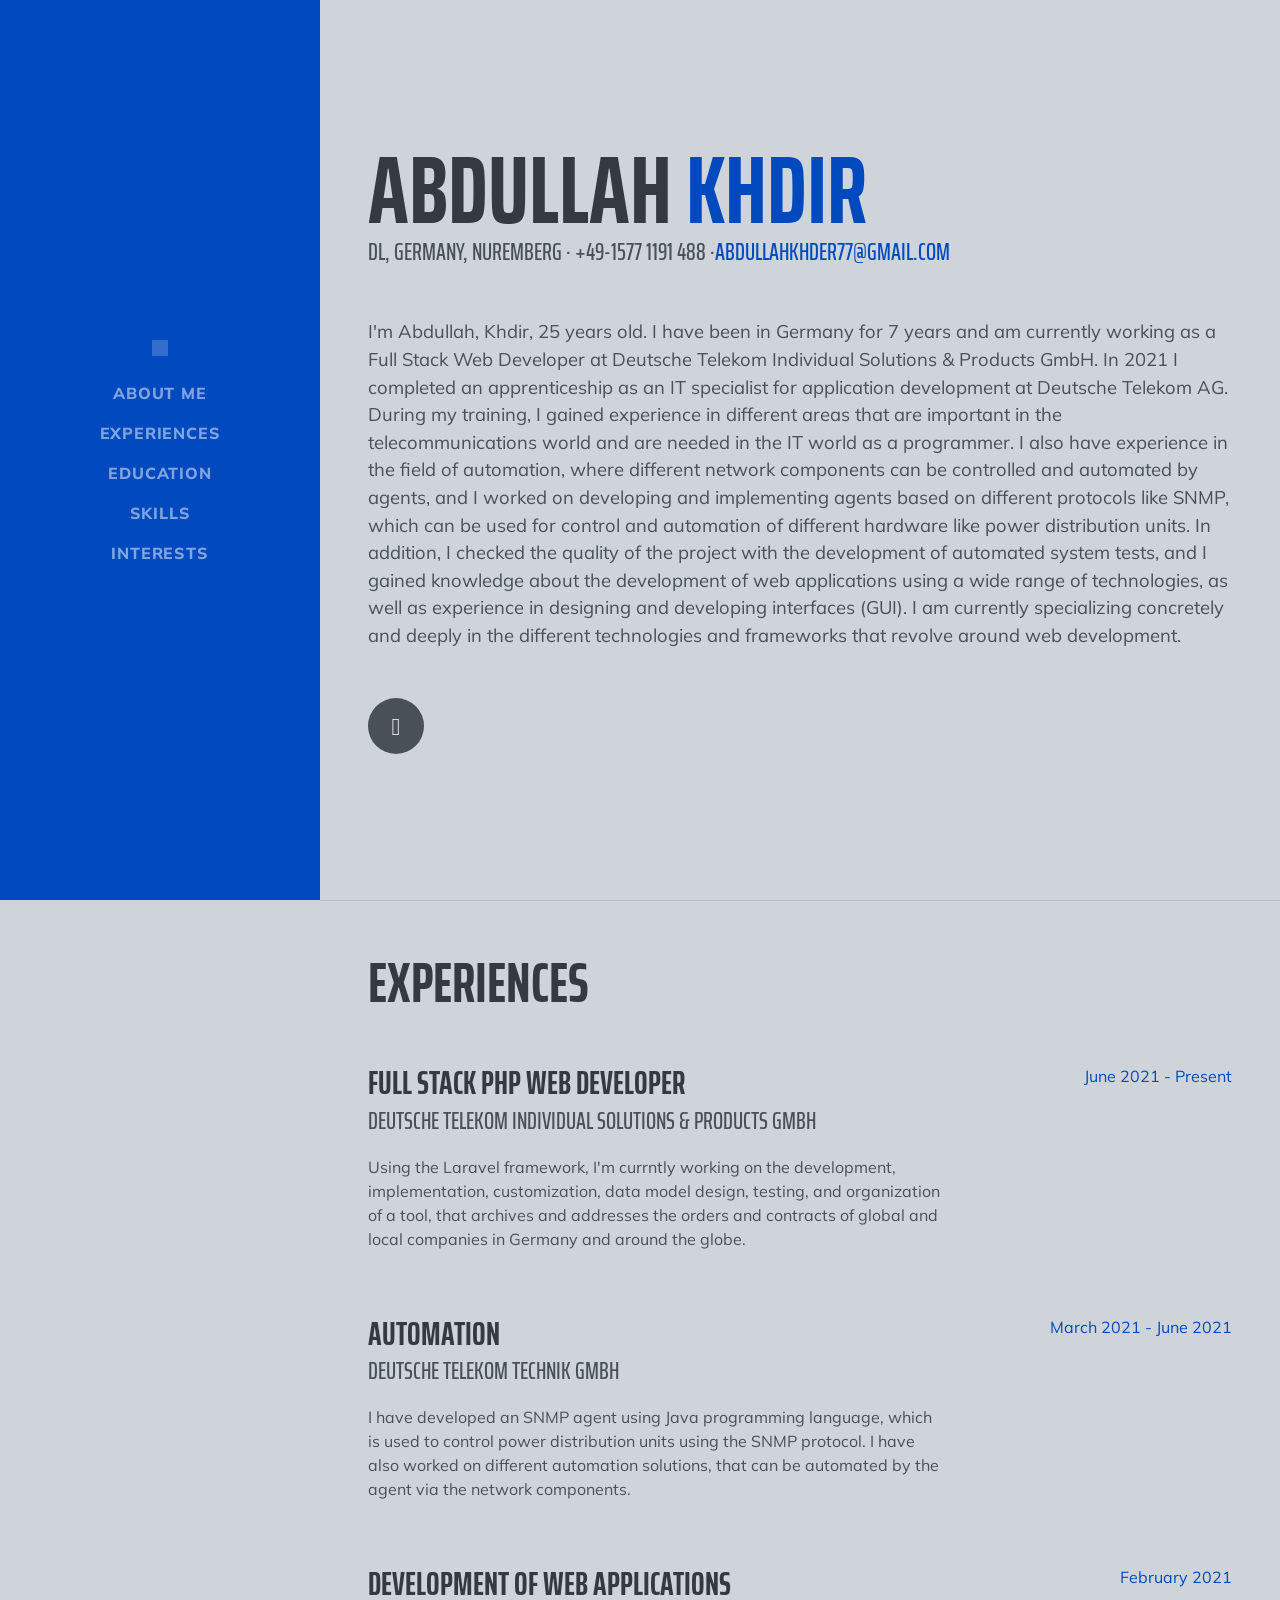
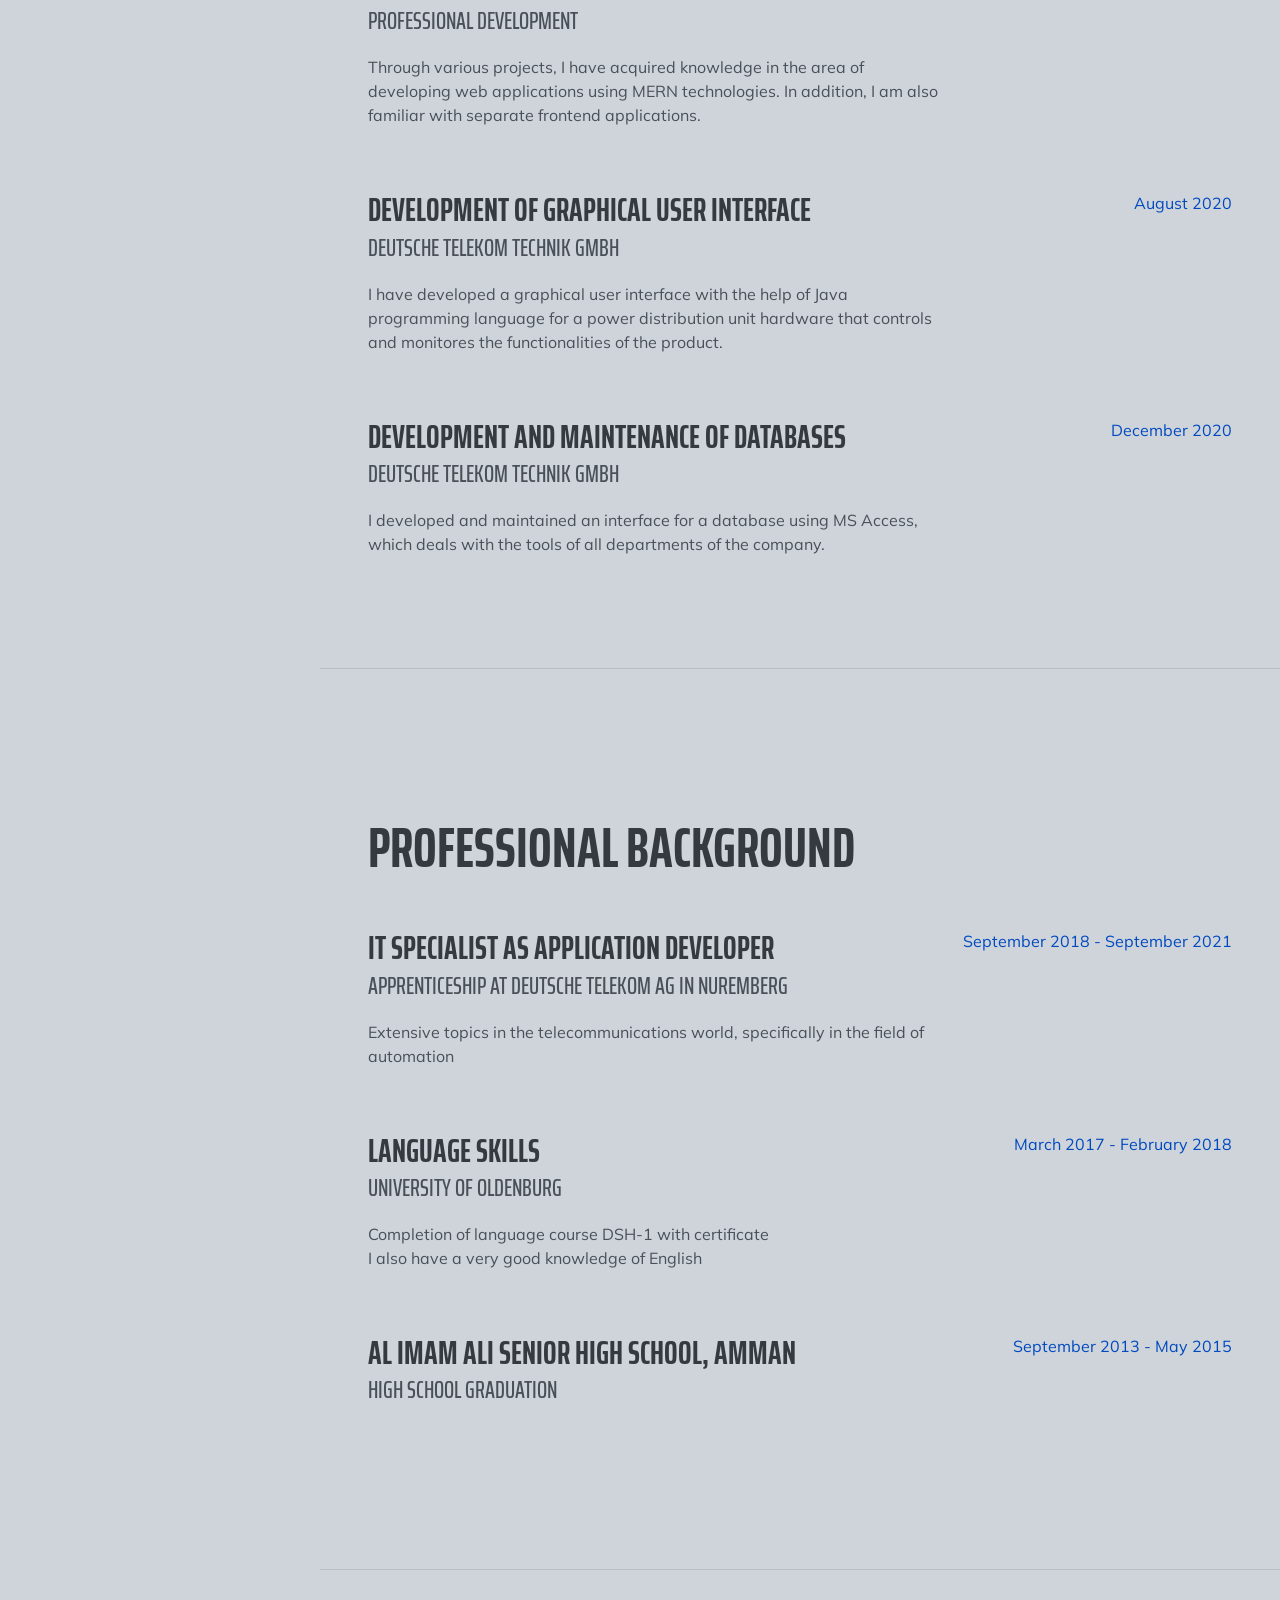
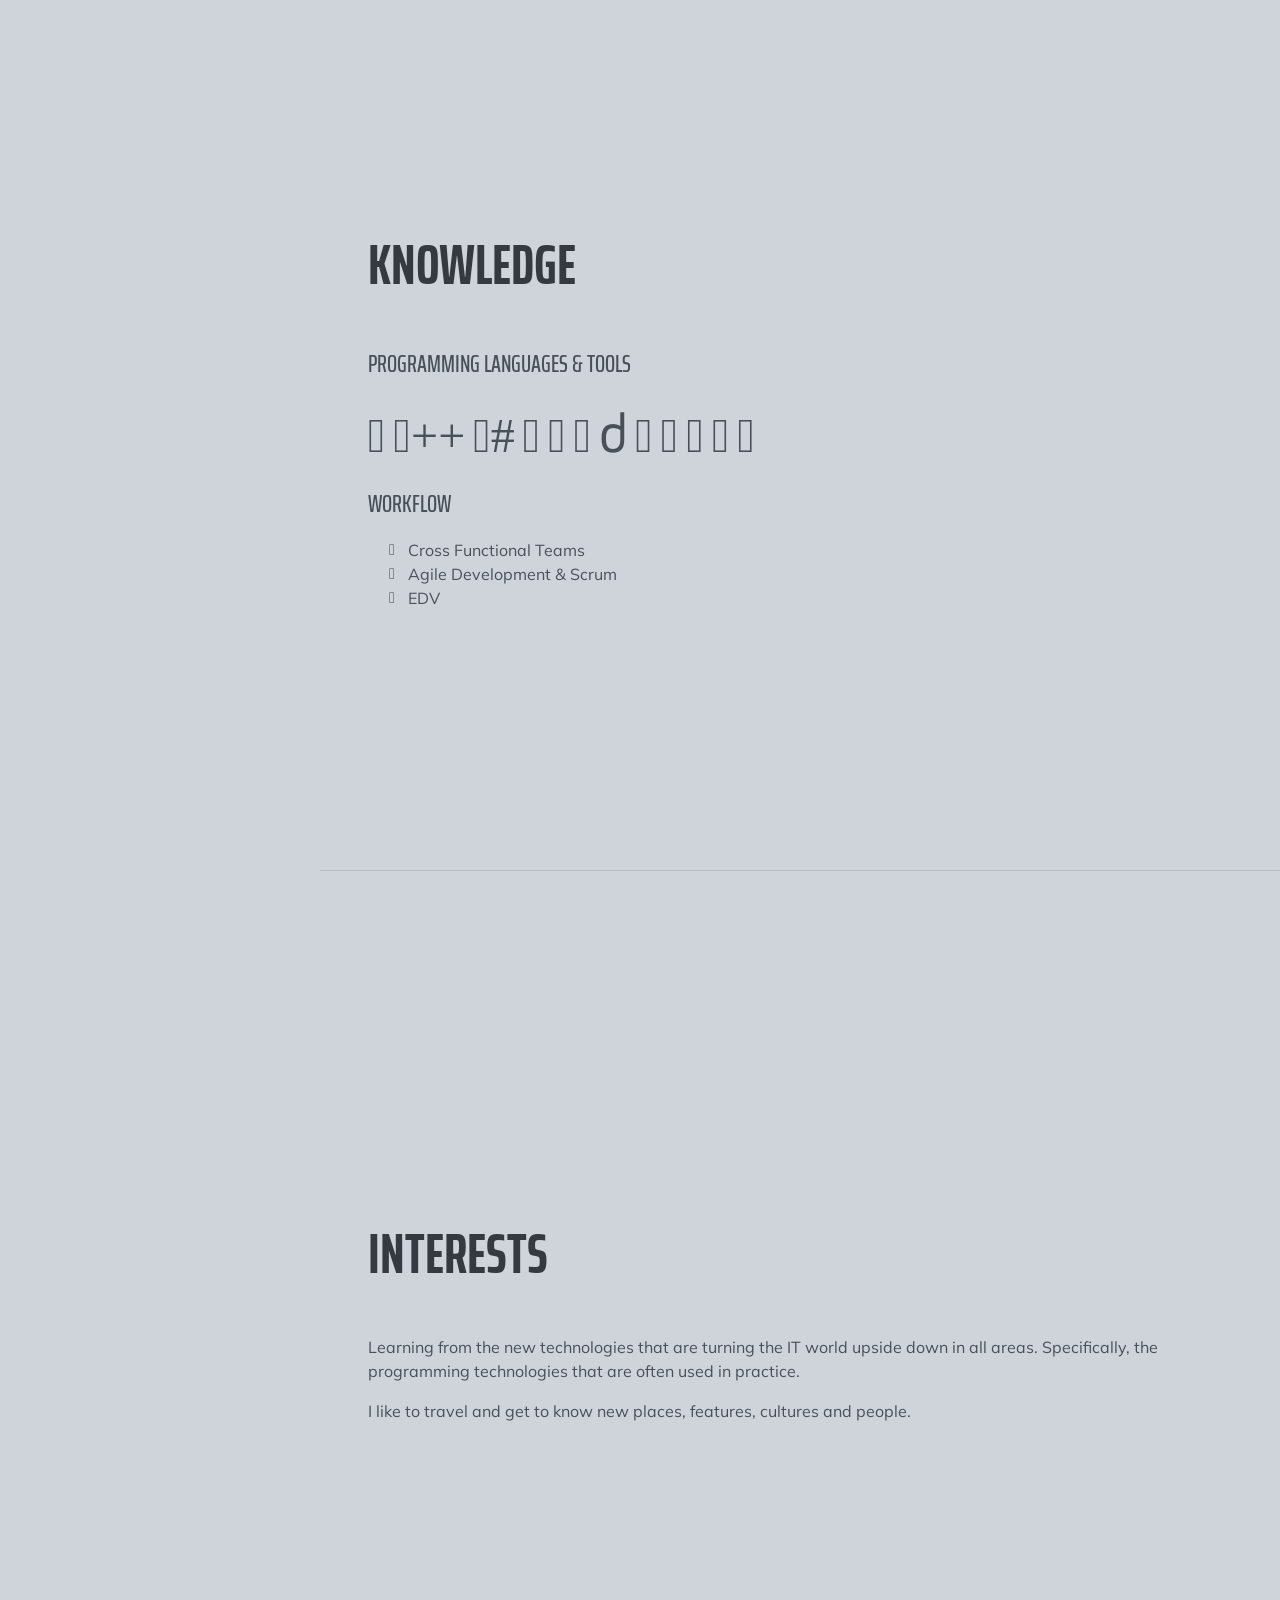
==== commit 770a9967: "Updates" ====
--- a/index.html
+++ b/index.html
@@ -9,4 +9,4 @@
 /*!
  * Font Awesome Free 5.9.0 by @fontawesome - https://fontawesome.com
  * License - https://fontawesome.com/license/free (Icons: CC BY 4.0, Fonts: SIL OFL 1.1, Code: MIT License)
- */.fa,.fab,.fal,.far,.fas{-moz-osx-font-smoothing:grayscale;-webkit-font-smoothing:antialiased;display:inline-block;font-style:normal;font-variant:normal;text-rendering:auto;line-height:1}.fa-lg{font-size:1.33333em;line-height:.75em;vertical-align:-.0667em}.fa-xs{font-size:.75em}.fa-sm{font-size:.875em}.fa-1x{font-size:1em}.fa-2x{font-size:2em}.fa-3x{font-size:3em}.fa-4x{font-size:4em}.fa-5x{font-size:5em}.fa-6x{font-size:6em}.fa-7x{font-size:7em}.fa-8x{font-size:8em}.fa-9x{font-size:9em}.fa-10x{font-size:10em}.fa-fw{text-align:center;width:1.25em}.fa-ul{list-style-type:none;margin-left:2.5em;padding-left:0}.fa-ul>li{position:relative}.fa-li{left:-2em;position:absolute;text-align:center;width:2em;line-height:inherit}.fa-border{border:.08em solid #eee;border-radius:.1em;padding:.2em .25em .15em}.fa-pull-left{float:left}.fa-pull-right{float:right}.fa.fa-pull-left,.fab.fa-pull-left,.fal.fa-pull-left,.far.fa-pull-left,.fas.fa-pull-left{margin-right:.3em}.fa.fa-pull-right,.fab.fa-pull-right,.fal.fa-pull-right,.far.fa-pull-right,.fas.fa-pull-right{margin-left:.3em}.fa-spin{-webkit-animation:fa-spin 2s linear infinite;animation:fa-spin 2s linear infinite}.fa-pulse{-webkit-animation:fa-spin 1s steps(8) infinite;animation:fa-spin 1s steps(8) infinite}@-webkit-keyframes fa-spin{0%{-webkit-transform:rotate(0deg);transform:rotate(0deg)}to{-webkit-transform:rotate(1turn);transform:rotate(1turn)}}@keyframes fa-spin{0%{-webkit-transform:rotate(0deg);transform:rotate(0deg)}to{-webkit-transform:rotate(1turn);transform:rotate(1turn)}}.fa-rotate-90{-ms-filter:"progid:DXImageTransform.Microsoft.BasicImage(rotation=1)";-webkit-transform:rotate(90deg);transform:rotate(90deg)}.fa-rotate-180{-ms-filter:"progid:DXImageTransform.Microsoft.BasicImage(rotation=2)";-webkit-transform:rotate(180deg);transform:rotate(180deg)}.fa-rotate-270{-ms-filter:"progid:DXImageTransform.Microsoft.BasicImage(rotation=3)";-webkit-transform:rotate(270deg);transform:rotate(270deg)}.fa-flip-horizontal{-ms-filter:"progid:DXImageTransform.Microsoft.BasicImage(rotation=0, mirror=1)";-webkit-transform:scaleX(-1);transform:scaleX(-1)}.fa-flip-vertical{-webkit-transform:scaleY(-1);transform:scaleY(-1)}.fa-flip-both,.fa-flip-horizontal.fa-flip-vertical,.fa-flip-vertical{-ms-filter:"progid:DXImageTransform.Microsoft.BasicImage(rotation=2, mirror=1)"}.fa-flip-both,.fa-flip-horizontal.fa-flip-vertical{-webkit-transform:scale(-1);transform:scale(-1)}:root .fa-flip-both,:root .fa-flip-horizontal,:root .fa-flip-vertical,:root .fa-rotate-90,:root .fa-rotate-180,:root .fa-rotate-270{-webkit-filter:none;filter:none}.fa-stack{display:inline-block;height:2em;line-height:2em;position:relative;vertical-align:middle;width:2.5em}.fa-stack-1x,.fa-stack-2x{left:0;position:absolute;text-align:center;width:100%}.fa-stack-1x{line-height:inherit}.fa-stack-2x{font-size:2em}.fa-inverse{color:#fff}.fa-500px:before{content:"\F26E"}.fa-accessible-icon:before{content:"\F368"}.fa-accusoft:before{content:"\F369"}.fa-acquisitions-incorporated:before{content:"\F6AF"}.fa-ad:before{content:"\F641"}.fa-address-book:before{content:"\F2B9"}.fa-address-card:before{content:"\F2BB"}.fa-adjust:before{content:"\F042"}.fa-adn:before{content:"\F170"}.fa-adobe:before{content:"\F778"}.fa-adversal:before{content:"\F36A"}.fa-affiliatetheme:before{content:"\F36B"}.fa-air-freshener:before{content:"\F5D0"}.fa-airbnb:before{content:"\F834"}.fa-algolia:before{content:"\F36C"}.fa-align-center:before{content:"\F037"}.fa-align-justify:before{content:"\F039"}.fa-align-left:before{content:"\F036"}.fa-align-right:before{content:"\F038"}.fa-alipay:before{content:"\F642"}.fa-allergies:before{content:"\F461"}.fa-amazon:before{content:"\F270"}.fa-amazon-pay:before{content:"\F42C"}.fa-ambulance:before{content:"\F0F9"}.fa-american-sign-language-interpreting:before{content:"\F2A3"}.fa-amilia:before{content:"\F36D"}.fa-anchor:before{content:"\F13D"}.fa-android:before{content:"\F17B"}.fa-angellist:before{content:"\F209"}.fa-angle-double-down:before{content:"\F103"}.fa-angle-double-left:before{content:"\F100"}.fa-angle-double-right:before{content:"\F101"}.fa-angle-double-up:before{content:"\F102"}.fa-angle-down:before{content:"\F107"}.fa-angle-left:before{content:"\F104"}.fa-angle-right:before{content:"\F105"}.fa-angle-up:before{content:"\F106"}.fa-angry:before{content:"\F556"}.fa-angrycreative:before{content:"\F36E"}.fa-angular:before{content:"\F420"}.fa-ankh:before{content:"\F644"}.fa-app-store:before{content:"\F36F"}.fa-app-store-ios:before{content:"\F370"}.fa-apper:before{content:"\F371"}.fa-apple:before{content:"\F179"}.fa-apple-alt:before{content:"\F5D1"}.fa-apple-pay:before{content:"\F415"}.fa-archive:before{content:"\F187"}.fa-archway:before{content:"\F557"}.fa-arrow-alt-circle-down:before{content:"\F358"}.fa-arrow-alt-circle-left:before{content:"\F359"}.fa-arrow-alt-circle-right:before{content:"\F35A"}.fa-arrow-alt-circle-up:before{content:"\F35B"}.fa-arrow-circle-down:before{content:"\F0AB"}.fa-arrow-circle-left:before{content:"\F0A8"}.fa-arrow-circle-right:before{content:"\F0A9"}.fa-arrow-circle-up:before{content:"\F0AA"}.fa-arrow-down:before{content:"\F063"}.fa-arrow-left:before{content:"\F060"}.fa-arrow-right:before{content:"\F061"}.fa-arrow-up:before{content:"\F062"}.fa-arrows-alt:before{content:"\F0B2"}.fa-arrows-alt-h:before{content:"\F337"}.fa-arrows-alt-v:before{content:"\F338"}.fa-artstation:before{content:"\F77A"}.fa-assistive-listening-systems:before{content:"\F2A2"}.fa-asterisk:before{content:"\F069"}.fa-asymmetrik:before{content:"\F372"}.fa-at:before{content:"\F1FA"}.fa-atlas:before{content:"\F558"}.fa-atlassian:before{content:"\F77B"}.fa-atom:before{content:"\F5D2"}.fa-audible:before{content:"\F373"}.fa-audio-description:before{content:"\F29E"}.fa-autoprefixer:before{content:"\F41C"}.fa-avianex:before{content:"\F374"}.fa-aviato:before{content:"\F421"}.fa-award:before{content:"\F559"}.fa-aws:before{content:"\F375"}.fa-baby:before{content:"\F77C"}.fa-baby-carriage:before{content:"\F77D"}.fa-backspace:before{content:"\F55A"}.fa-backward:before{content:"\F04A"}.fa-bacon:before{content:"\F7E5"}.fa-balance-scale:before{content:"\F24E"}.fa-balance-scale-left:before{content:"\F515"}.fa-balance-scale-right:before{content:"\F516"}.fa-ban:before{content:"\F05E"}.fa-band-aid:before{content:"\F462"}.fa-bandcamp:before{content:"\F2D5"}.fa-barcode:before{content:"\F02A"}.fa-bars:before{content:"\F0C9"}.fa-baseball-ball:before{content:"\F433"}.fa-basketball-ball:before{content:"\F434"}.fa-bath:before{content:"\F2CD"}.fa-battery-empty:before{content:"\F244"}.fa-battery-full:before{content:"\F240"}.fa-battery-half:before{content:"\F242"}.fa-battery-quarter:before{content:"\F243"}.fa-battery-three-quarters:before{content:"\F241"}.fa-battle-net:before{content:"\F835"}.fa-bed:before{content:"\F236"}.fa-beer:before{content:"\F0FC"}.fa-behance:before{content:"\F1B4"}.fa-behance-square:before{content:"\F1B5"}.fa-bell:before{content:"\F0F3"}.fa-bell-slash:before{content:"\F1F6"}.fa-bezier-curve:before{content:"\F55B"}.fa-bible:before{content:"\F647"}.fa-bicycle:before{content:"\F206"}.fa-biking:before{content:"\F84A"}.fa-bimobject:before{content:"\F378"}.fa-binoculars:before{content:"\F1E5"}.fa-biohazard:before{content:"\F780"}.fa-birthday-cake:before{content:"\F1FD"}.fa-bitbucket:before{content:"\F171"}.fa-bitcoin:before{content:"\F379"}.fa-bity:before{content:"\F37A"}.fa-black-tie:before{content:"\F27E"}.fa-blackberry:before{content:"\F37B"}.fa-blender:before{content:"\F517"}.fa-blender-phone:before{content:"\F6B6"}.fa-blind:before{content:"\F29D"}.fa-blog:before{content:"\F781"}.fa-blogger:before{content:"\F37C"}.fa-blogger-b:before{content:"\F37D"}.fa-bluetooth:before{content:"\F293"}.fa-bluetooth-b:before{content:"\F294"}.fa-bold:before{content:"\F032"}.fa-bolt:before{content:"\F0E7"}.fa-bomb:before{content:"\F1E2"}.fa-bone:before{content:"\F5D7"}.fa-bong:before{content:"\F55C"}.fa-book:before{content:"\F02D"}.fa-book-dead:before{content:"\F6B7"}.fa-book-medical:before{content:"\F7E6"}.fa-book-open:before{content:"\F518"}.fa-book-reader:before{content:"\F5DA"}.fa-bookmark:before{content:"\F02E"}.fa-bootstrap:before{content:"\F836"}.fa-border-all:before{content:"\F84C"}.fa-border-none:before{content:"\F850"}.fa-border-style:before{content:"\F853"}.fa-bowling-ball:before{content:"\F436"}.fa-box:before{content:"\F466"}.fa-box-open:before{content:"\F49E"}.fa-boxes:before{content:"\F468"}.fa-braille:before{content:"\F2A1"}.fa-brain:before{content:"\F5DC"}.fa-bread-slice:before{content:"\F7EC"}.fa-briefcase:before{content:"\F0B1"}.fa-briefcase-medical:before{content:"\F469"}.fa-broadcast-tower:before{content:"\F519"}.fa-broom:before{content:"\F51A"}.fa-brush:before{content:"\F55D"}.fa-btc:before{content:"\F15A"}.fa-buffer:before{content:"\F837"}.fa-bug:before{content:"\F188"}.fa-building:before{content:"\F1AD"}.fa-bullhorn:before{content:"\F0A1"}.fa-bullseye:before{content:"\F140"}.fa-burn:before{content:"\F46A"}.fa-buromobelexperte:before{content:"\F37F"}.fa-bus:before{content:"\F207"}.fa-bus-alt:before{content:"\F55E"}.fa-business-time:before{content:"\F64A"}.fa-buysellads:before{content:"\F20D"}.fa-calculator:before{content:"\F1EC"}.fa-calendar:before{content:"\F133"}.fa-calendar-alt:before{content:"\F073"}.fa-calendar-check:before{content:"\F274"}.fa-calendar-day:before{content:"\F783"}.fa-calendar-minus:before{content:"\F272"}.fa-calendar-plus:before{content:"\F271"}.fa-calendar-times:before{content:"\F273"}.fa-calendar-week:before{content:"\F784"}.fa-camera:before{content:"\F030"}.fa-camera-retro:before{content:"\F083"}.fa-campground:before{content:"\F6BB"}.fa-canadian-maple-leaf:before{content:"\F785"}.fa-candy-cane:before{content:"\F786"}.fa-cannabis:before{content:"\F55F"}.fa-capsules:before{content:"\F46B"}.fa-car:before{content:"\F1B9"}.fa-car-alt:before{content:"\F5DE"}.fa-car-battery:before{content:"\F5DF"}.fa-car-crash:before{content:"\F5E1"}.fa-car-side:before{content:"\F5E4"}.fa-caret-down:before{content:"\F0D7"}.fa-caret-left:before{content:"\F0D9"}.fa-caret-right:before{content:"\F0DA"}.fa-caret-square-down:before{content:"\F150"}.fa-caret-square-left:before{content:"\F191"}.fa-caret-square-right:before{content:"\F152"}.fa-caret-square-up:before{content:"\F151"}.fa-caret-up:before{content:"\F0D8"}.fa-carrot:before{content:"\F787"}.fa-cart-arrow-down:before{content:"\F218"}.fa-cart-plus:before{content:"\F217"}.fa-cash-register:before{content:"\F788"}.fa-cat:before{content:"\F6BE"}.fa-cc-amazon-pay:before{content:"\F42D"}.fa-cc-amex:before{content:"\F1F3"}.fa-cc-apple-pay:before{content:"\F416"}.fa-cc-diners-club:before{content:"\F24C"}.fa-cc-discover:before{content:"\F1F2"}.fa-cc-jcb:before{content:"\F24B"}.fa-cc-mastercard:before{content:"\F1F1"}.fa-cc-paypal:before{content:"\F1F4"}.fa-cc-stripe:before{content:"\F1F5"}.fa-cc-visa:before{content:"\F1F0"}.fa-centercode:before{content:"\F380"}.fa-centos:before{content:"\F789"}.fa-certificate:before{content:"\F0A3"}.fa-chair:before{content:"\F6C0"}.fa-chalkboard:before{content:"\F51B"}.fa-chalkboard-teacher:before{content:"\F51C"}.fa-charging-station:before{content:"\F5E7"}.fa-chart-area:before{content:"\F1FE"}.fa-chart-bar:before{content:"\F080"}.fa-chart-line:before{content:"\F201"}.fa-chart-pie:before{content:"\F200"}.fa-check:before{content:"\F00C"}.fa-check-circle:before{content:"\F058"}.fa-check-double:before{content:"\F560"}.fa-check-square:before{content:"\F14A"}.fa-cheese:before{content:"\F7EF"}.fa-chess:before{content:"\F439"}.fa-chess-bishop:before{content:"\F43A"}.fa-chess-board:before{content:"\F43C"}.fa-chess-king:before{content:"\F43F"}.fa-chess-knight:before{content:"\F441"}.fa-chess-pawn:before{content:"\F443"}.fa-chess-queen:before{content:"\F445"}.fa-chess-rook:before{content:"\F447"}.fa-chevron-circle-down:before{content:"\F13A"}.fa-chevron-circle-left:before{content:"\F137"}.fa-chevron-circle-right:before{content:"\F138"}.fa-chevron-circle-up:before{content:"\F139"}.fa-chevron-down:before{content:"\F078"}.fa-chevron-left:before{content:"\F053"}.fa-chevron-right:before{content:"\F054"}.fa-chevron-up:before{content:"\F077"}.fa-child:before{content:"\F1AE"}.fa-chrome:before{content:"\F268"}.fa-chromecast:before{content:"\F838"}.fa-church:before{content:"\F51D"}.fa-circle:before{content:"\F111"}.fa-circle-notch:before{content:"\F1CE"}.fa-city:before{content:"\F64F"}.fa-clinic-medical:before{content:"\F7F2"}.fa-clipboard:before{content:"\F328"}.fa-clipboard-check:before{content:"\F46C"}.fa-clipboard-list:before{content:"\F46D"}.fa-clock:before{content:"\F017"}.fa-clone:before{content:"\F24D"}.fa-closed-captioning:before{content:"\F20A"}.fa-cloud:before{content:"\F0C2"}.fa-cloud-download-alt:before{content:"\F381"}.fa-cloud-meatball:before{content:"\F73B"}.fa-cloud-moon:before{content:"\F6C3"}.fa-cloud-moon-rain:before{content:"\F73C"}.fa-cloud-rain:before{content:"\F73D"}.fa-cloud-showers-heavy:before{content:"\F740"}.fa-cloud-sun:before{content:"\F6C4"}.fa-cloud-sun-rain:before{content:"\F743"}.fa-cloud-upload-alt:before{content:"\F382"}.fa-cloudscale:before{content:"\F383"}.fa-cloudsmith:before{content:"\F384"}.fa-cloudversify:before{content:"\F385"}.fa-cocktail:before{content:"\F561"}.fa-code:before{content:"\F121"}.fa-code-branch:before{content:"\F126"}.fa-codepen:before{content:"\F1CB"}.fa-codiepie:before{content:"\F284"}.fa-coffee:before{content:"\F0F4"}.fa-cog:before{content:"\F013"}.fa-cogs:before{content:"\F085"}.fa-coins:before{content:"\F51E"}.fa-columns:before{content:"\F0DB"}.fa-comment:before{content:"\F075"}.fa-comment-alt:before{content:"\F27A"}.fa-comment-dollar:before{content:"\F651"}.fa-comment-dots:before{content:"\F4AD"}.fa-comment-medical:before{content:"\F7F5"}.fa-comment-slash:before{content:"\F4B3"}.fa-comments:before{content:"\F086"}.fa-comments-dollar:before{content:"\F653"}.fa-compact-disc:before{content:"\F51F"}.fa-compass:before{content:"\F14E"}.fa-compress:before{content:"\F066"}.fa-compress-arrows-alt:before{content:"\F78C"}.fa-concierge-bell:before{content:"\F562"}.fa-confluence:before{content:"\F78D"}.fa-connectdevelop:before{content:"\F20E"}.fa-contao:before{content:"\F26D"}.fa-cookie:before{content:"\F563"}.fa-cookie-bite:before{content:"\F564"}.fa-copy:before{content:"\F0C5"}.fa-copyright:before{content:"\F1F9"}.fa-couch:before{content:"\F4B8"}.fa-cpanel:before{content:"\F388"}.fa-creative-commons:before{content:"\F25E"}.fa-creative-commons-by:before{content:"\F4E7"}.fa-creative-commons-nc:before{content:"\F4E8"}.fa-creative-commons-nc-eu:before{content:"\F4E9"}.fa-creative-commons-nc-jp:before{content:"\F4EA"}.fa-creative-commons-nd:before{content:"\F4EB"}.fa-creative-commons-pd:before{content:"\F4EC"}.fa-creative-commons-pd-alt:before{content:"\F4ED"}.fa-creative-commons-remix:before{content:"\F4EE"}.fa-creative-commons-sa:before{content:"\F4EF"}.fa-creative-commons-sampling:before{content:"\F4F0"}.fa-creative-commons-sampling-plus:before{content:"\F4F1"}.fa-creative-commons-share:before{content:"\F4F2"}.fa-creative-commons-zero:before{content:"\F4F3"}.fa-credit-card:before{content:"\F09D"}.fa-critical-role:before{content:"\F6C9"}.fa-crop:before{content:"\F125"}.fa-crop-alt:before{content:"\F565"}.fa-cross:before{content:"\F654"}.fa-crosshairs:before{content:"\F05B"}.fa-crow:before{content:"\F520"}.fa-crown:before{content:"\F521"}.fa-crutch:before{content:"\F7F7"}.fa-css3:before{content:"\F13C"}.fa-css3-alt:before{content:"\F38B"}.fa-cube:before{content:"\F1B2"}.fa-cubes:before{content:"\F1B3"}.fa-cut:before{content:"\F0C4"}.fa-cuttlefish:before{content:"\F38C"}.fa-d-and-d:before{content:"\F38D"}.fa-d-and-d-beyond:before{content:"\F6CA"}.fa-dashcube:before{content:"\F210"}.fa-database:before{content:"\F1C0"}.fa-deaf:before{content:"\F2A4"}.fa-delicious:before{content:"\F1A5"}.fa-democrat:before{content:"\F747"}.fa-deploydog:before{content:"\F38E"}.fa-deskpro:before{content:"\F38F"}.fa-desktop:before{content:"\F108"}.fa-dev:before{content:"\F6CC"}.fa-deviantart:before{content:"\F1BD"}.fa-dharmachakra:before{content:"\F655"}.fa-dhl:before{content:"\F790"}.fa-diagnoses:before{content:"\F470"}.fa-diaspora:before{content:"\F791"}.fa-dice:before{content:"\F522"}.fa-dice-d20:before{content:"\F6CF"}.fa-dice-d6:before{content:"\F6D1"}.fa-dice-five:before{content:"\F523"}.fa-dice-four:before{content:"\F524"}.fa-dice-one:before{content:"\F525"}.fa-dice-six:before{content:"\F526"}.fa-dice-three:before{content:"\F527"}.fa-dice-two:before{content:"\F528"}.fa-digg:before{content:"\F1A6"}.fa-digital-ocean:before{content:"\F391"}.fa-digital-tachograph:before{content:"\F566"}.fa-directions:before{content:"\F5EB"}.fa-discord:before{content:"\F392"}.fa-discourse:before{content:"\F393"}.fa-divide:before{content:"\F529"}.fa-dizzy:before{content:"\F567"}.fa-dna:before{content:"\F471"}.fa-dochub:before{content:"\F394"}.fa-docker:before{content:"\F395"}.fa-dog:before{content:"\F6D3"}.fa-dollar-sign:before{content:"\F155"}.fa-dolly:before{content:"\F472"}.fa-dolly-flatbed:before{content:"\F474"}.fa-donate:before{content:"\F4B9"}.fa-door-closed:before{content:"\F52A"}.fa-door-open:before{content:"\F52B"}.fa-dot-circle:before{content:"\F192"}.fa-dove:before{content:"\F4BA"}.fa-download:before{content:"\F019"}.fa-draft2digital:before{content:"\F396"}.fa-drafting-compass:before{content:"\F568"}.fa-dragon:before{content:"\F6D5"}.fa-draw-polygon:before{content:"\F5EE"}.fa-dribbble:before{content:"\F17D"}.fa-dribbble-square:before{content:"\F397"}.fa-dropbox:before{content:"\F16B"}.fa-drum:before{content:"\F569"}.fa-drum-steelpan:before{content:"\F56A"}.fa-drumstick-bite:before{content:"\F6D7"}.fa-drupal:before{content:"\F1A9"}.fa-dumbbell:before{content:"\F44B"}.fa-dumpster:before{content:"\F793"}.fa-dumpster-fire:before{content:"\F794"}.fa-dungeon:before{content:"\F6D9"}.fa-dyalog:before{content:"\F399"}.fa-earlybirds:before{content:"\F39A"}.fa-ebay:before{content:"\F4F4"}.fa-edge:before{content:"\F282"}.fa-edit:before{content:"\F044"}.fa-egg:before{content:"\F7FB"}.fa-eject:before{content:"\F052"}.fa-elementor:before{content:"\F430"}.fa-ellipsis-h:before{content:"\F141"}.fa-ellipsis-v:before{content:"\F142"}.fa-ello:before{content:"\F5F1"}.fa-ember:before{content:"\F423"}.fa-empire:before{content:"\F1D1"}.fa-envelope:before{content:"\F0E0"}.fa-envelope-open:before{content:"\F2B6"}.fa-envelope-open-text:before{content:"\F658"}.fa-envelope-square:before{content:"\F199"}.fa-envira:before{content:"\F299"}.fa-equals:before{content:"\F52C"}.fa-eraser:before{content:"\F12D"}.fa-erlang:before{content:"\F39D"}.fa-ethereum:before{content:"\F42E"}.fa-ethernet:before{content:"\F796"}.fa-etsy:before{content:"\F2D7"}.fa-euro-sign:before{content:"\F153"}.fa-evernote:before{content:"\F839"}.fa-exchange-alt:before{content:"\F362"}.fa-exclamation:before{content:"\F12A"}.fa-exclamation-circle:before{content:"\F06A"}.fa-exclamation-triangle:before{content:"\F071"}.fa-expand:before{content:"\F065"}.fa-expand-arrows-alt:before{content:"\F31E"}.fa-expeditedssl:before{content:"\F23E"}.fa-external-link-alt:before{content:"\F35D"}.fa-external-link-square-alt:before{content:"\F360"}.fa-eye:before{content:"\F06E"}.fa-eye-dropper:before{content:"\F1FB"}.fa-eye-slash:before{content:"\F070"}.fa-facebook:before{content:"\F09A"}.fa-facebook-f:before{content:"\F39E"}.fa-facebook-messenger:before{content:"\F39F"}.fa-facebook-square:before{content:"\F082"}.fa-fan:before{content:"\F863"}.fa-fantasy-flight-games:before{content:"\F6DC"}.fa-fast-backward:before{content:"\F049"}.fa-fast-forward:before{content:"\F050"}.fa-fax:before{content:"\F1AC"}.fa-feather:before{content:"\F52D"}.fa-feather-alt:before{content:"\F56B"}.fa-fedex:before{content:"\F797"}.fa-fedora:before{content:"\F798"}.fa-female:before{content:"\F182"}.fa-fighter-jet:before{content:"\F0FB"}.fa-figma:before{content:"\F799"}.fa-file:before{content:"\F15B"}.fa-file-alt:before{content:"\F15C"}.fa-file-archive:before{content:"\F1C6"}.fa-file-audio:before{content:"\F1C7"}.fa-file-code:before{content:"\F1C9"}.fa-file-contract:before{content:"\F56C"}.fa-file-csv:before{content:"\F6DD"}.fa-file-download:before{content:"\F56D"}.fa-file-excel:before{content:"\F1C3"}.fa-file-export:before{content:"\F56E"}.fa-file-image:before{content:"\F1C5"}.fa-file-import:before{content:"\F56F"}.fa-file-invoice:before{content:"\F570"}.fa-file-invoice-dollar:before{content:"\F571"}.fa-file-medical:before{content:"\F477"}.fa-file-medical-alt:before{content:"\F478"}.fa-file-pdf:before{content:"\F1C1"}.fa-file-powerpoint:before{content:"\F1C4"}.fa-file-prescription:before{content:"\F572"}.fa-file-signature:before{content:"\F573"}.fa-file-upload:before{content:"\F574"}.fa-file-video:before{content:"\F1C8"}.fa-file-word:before{content:"\F1C2"}.fa-fill:before{content:"\F575"}.fa-fill-drip:before{content:"\F576"}.fa-film:before{content:"\F008"}.fa-filter:before{content:"\F0B0"}.fa-fingerprint:before{content:"\F577"}.fa-fire:before{content:"\F06D"}.fa-fire-alt:before{content:"\F7E4"}.fa-fire-extinguisher:before{content:"\F134"}.fa-firefox:before{content:"\F269"}.fa-first-aid:before{content:"\F479"}.fa-first-order:before{content:"\F2B0"}.fa-first-order-alt:before{content:"\F50A"}.fa-firstdraft:before{content:"\F3A1"}.fa-fish:before{content:"\F578"}.fa-fist-raised:before{content:"\F6DE"}.fa-flag:before{content:"\F024"}.fa-flag-checkered:before{content:"\F11E"}.fa-flag-usa:before{content:"\F74D"}.fa-flask:before{content:"\F0C3"}.fa-flickr:before{content:"\F16E"}.fa-flipboard:before{content:"\F44D"}.fa-flushed:before{content:"\F579"}.fa-fly:before{content:"\F417"}.fa-folder:before{content:"\F07B"}.fa-folder-minus:before{content:"\F65D"}.fa-folder-open:before{content:"\F07C"}.fa-folder-plus:before{content:"\F65E"}.fa-font:before{content:"\F031"}.fa-font-awesome:before{content:"\F2B4"}.fa-font-awesome-alt:before{content:"\F35C"}.fa-font-awesome-flag:before{content:"\F425"}.fa-font-awesome-logo-full:before{content:"\F4E6"}.fa-fonticons:before{content:"\F280"}.fa-fonticons-fi:before{content:"\F3A2"}.fa-football-ball:before{content:"\F44E"}.fa-fort-awesome:before{content:"\F286"}.fa-fort-awesome-alt:before{content:"\F3A3"}.fa-forumbee:before{content:"\F211"}.fa-forward:before{content:"\F04E"}.fa-foursquare:before{content:"\F180"}.fa-free-code-camp:before{content:"\F2C5"}.fa-freebsd:before{content:"\F3A4"}.fa-frog:before{content:"\F52E"}.fa-frown:before{content:"\F119"}.fa-frown-open:before{content:"\F57A"}.fa-fulcrum:before{content:"\F50B"}.fa-funnel-dollar:before{content:"\F662"}.fa-futbol:before{content:"\F1E3"}.fa-galactic-republic:before{content:"\F50C"}.fa-galactic-senate:before{content:"\F50D"}.fa-gamepad:before{content:"\F11B"}.fa-gas-pump:before{content:"\F52F"}.fa-gavel:before{content:"\F0E3"}.fa-gem:before{content:"\F3A5"}.fa-genderless:before{content:"\F22D"}.fa-get-pocket:before{content:"\F265"}.fa-gg:before{content:"\F260"}.fa-gg-circle:before{content:"\F261"}.fa-ghost:before{content:"\F6E2"}.fa-gift:before{content:"\F06B"}.fa-gifts:before{content:"\F79C"}.fa-git:before{content:"\F1D3"}.fa-git-alt:before{content:"\F841"}.fa-git-square:before{content:"\F1D2"}.fa-github:before{content:"\F09B"}.fa-github-alt:before{content:"\F113"}.fa-github-square:before{content:"\F092"}.fa-gitkraken:before{content:"\F3A6"}.fa-gitlab:before{content:"\F296"}.fa-gitter:before{content:"\F426"}.fa-glass-cheers:before{content:"\F79F"}.fa-glass-martini:before{content:"\F000"}.fa-glass-martini-alt:before{content:"\F57B"}.fa-glass-whiskey:before{content:"\F7A0"}.fa-glasses:before{content:"\F530"}.fa-glide:before{content:"\F2A5"}.fa-glide-g:before{content:"\F2A6"}.fa-globe:before{content:"\F0AC"}.fa-globe-africa:before{content:"\F57C"}.fa-globe-americas:before{content:"\F57D"}.fa-globe-asia:before{content:"\F57E"}.fa-globe-europe:before{content:"\F7A2"}.fa-gofore:before{content:"\F3A7"}.fa-golf-ball:before{content:"\F450"}.fa-goodreads:before{content:"\F3A8"}.fa-goodreads-g:before{content:"\F3A9"}.fa-google:before{content:"\F1A0"}.fa-google-drive:before{content:"\F3AA"}.fa-google-play:before{content:"\F3AB"}.fa-google-plus:before{content:"\F2B3"}.fa-google-plus-g:before{content:"\F0D5"}.fa-google-plus-square:before{content:"\F0D4"}.fa-google-wallet:before{content:"\F1EE"}.fa-gopuram:before{content:"\F664"}.fa-graduation-cap:before{content:"\F19D"}.fa-gratipay:before{content:"\F184"}.fa-grav:before{content:"\F2D6"}.fa-greater-than:before{content:"\F531"}.fa-greater-than-equal:before{content:"\F532"}.fa-grimace:before{content:"\F57F"}.fa-grin:before{content:"\F580"}.fa-grin-alt:before{content:"\F581"}.fa-grin-beam:before{content:"\F582"}.fa-grin-beam-sweat:before{content:"\F583"}.fa-grin-hearts:before{content:"\F584"}.fa-grin-squint:before{content:"\F585"}.fa-grin-squint-tears:before{content:"\F586"}.fa-grin-stars:before{content:"\F587"}.fa-grin-tears:before{content:"\F588"}.fa-grin-tongue:before{content:"\F589"}.fa-grin-tongue-squint:before{content:"\F58A"}.fa-grin-tongue-wink:before{content:"\F58B"}.fa-grin-wink:before{content:"\F58C"}.fa-grip-horizontal:before{content:"\F58D"}.fa-grip-lines:before{content:"\F7A4"}.fa-grip-lines-vertical:before{content:"\F7A5"}.fa-grip-vertical:before{content:"\F58E"}.fa-gripfire:before{content:"\F3AC"}.fa-grunt:before{content:"\F3AD"}.fa-guitar:before{content:"\F7A6"}.fa-gulp:before{content:"\F3AE"}.fa-h-square:before{content:"\F0FD"}.fa-hacker-news:before{content:"\F1D4"}.fa-hacker-news-square:before{content:"\F3AF"}.fa-hackerrank:before{content:"\F5F7"}.fa-hamburger:before{content:"\F805"}.fa-hammer:before{content:"\F6E3"}.fa-hamsa:before{content:"\F665"}.fa-hand-holding:before{content:"\F4BD"}.fa-hand-holding-heart:before{content:"\F4BE"}.fa-hand-holding-usd:before{content:"\F4C0"}.fa-hand-lizard:before{content:"\F258"}.fa-hand-middle-finger:before{content:"\F806"}.fa-hand-paper:before{content:"\F256"}.fa-hand-peace:before{content:"\F25B"}.fa-hand-point-down:before{content:"\F0A7"}.fa-hand-point-left:before{content:"\F0A5"}.fa-hand-point-right:before{content:"\F0A4"}.fa-hand-point-up:before{content:"\F0A6"}.fa-hand-pointer:before{content:"\F25A"}.fa-hand-rock:before{content:"\F255"}.fa-hand-scissors:before{content:"\F257"}.fa-hand-spock:before{content:"\F259"}.fa-hands:before{content:"\F4C2"}.fa-hands-helping:before{content:"\F4C4"}.fa-handshake:before{content:"\F2B5"}.fa-hanukiah:before{content:"\F6E6"}.fa-hard-hat:before{content:"\F807"}.fa-hashtag:before{content:"\F292"}.fa-hat-wizard:before{content:"\F6E8"}.fa-haykal:before{content:"\F666"}.fa-hdd:before{content:"\F0A0"}.fa-heading:before{content:"\F1DC"}.fa-headphones:before{content:"\F025"}.fa-headphones-alt:before{content:"\F58F"}.fa-headset:before{content:"\F590"}.fa-heart:before{content:"\F004"}.fa-heart-broken:before{content:"\F7A9"}.fa-heartbeat:before{content:"\F21E"}.fa-helicopter:before{content:"\F533"}.fa-highlighter:before{content:"\F591"}.fa-hiking:before{content:"\F6EC"}.fa-hippo:before{content:"\F6ED"}.fa-hips:before{content:"\F452"}.fa-hire-a-helper:before{content:"\F3B0"}.fa-history:before{content:"\F1DA"}.fa-hockey-puck:before{content:"\F453"}.fa-holly-berry:before{content:"\F7AA"}.fa-home:before{content:"\F015"}.fa-hooli:before{content:"\F427"}.fa-hornbill:before{content:"\F592"}.fa-horse:before{content:"\F6F0"}.fa-horse-head:before{content:"\F7AB"}.fa-hospital:before{content:"\F0F8"}.fa-hospital-alt:before{content:"\F47D"}.fa-hospital-symbol:before{content:"\F47E"}.fa-hot-tub:before{content:"\F593"}.fa-hotdog:before{content:"\F80F"}.fa-hotel:before{content:"\F594"}.fa-hotjar:before{content:"\F3B1"}.fa-hourglass:before{content:"\F254"}.fa-hourglass-end:before{content:"\F253"}.fa-hourglass-half:before{content:"\F252"}.fa-hourglass-start:before{content:"\F251"}.fa-house-damage:before{content:"\F6F1"}.fa-houzz:before{content:"\F27C"}.fa-hryvnia:before{content:"\F6F2"}.fa-html5:before{content:"\F13B"}.fa-hubspot:before{content:"\F3B2"}.fa-i-cursor:before{content:"\F246"}.fa-ice-cream:before{content:"\F810"}.fa-icicles:before{content:"\F7AD"}.fa-icons:before{content:"\F86D"}.fa-id-badge:before{content:"\F2C1"}.fa-id-card:before{content:"\F2C2"}.fa-id-card-alt:before{content:"\F47F"}.fa-igloo:before{content:"\F7AE"}.fa-image:before{content:"\F03E"}.fa-images:before{content:"\F302"}.fa-imdb:before{content:"\F2D8"}.fa-inbox:before{content:"\F01C"}.fa-indent:before{content:"\F03C"}.fa-industry:before{content:"\F275"}.fa-infinity:before{content:"\F534"}.fa-info:before{content:"\F129"}.fa-info-circle:before{content:"\F05A"}.fa-instagram:before{content:"\F16D"}.fa-intercom:before{content:"\F7AF"}.fa-internet-explorer:before{content:"\F26B"}.fa-invision:before{content:"\F7B0"}.fa-ioxhost:before{content:"\F208"}.fa-italic:before{content:"\F033"}.fa-itch-io:before{content:"\F83A"}.fa-itunes:before{content:"\F3B4"}.fa-itunes-note:before{content:"\F3B5"}.fa-java:before{content:"\F4E4"}.fa-jedi:before{content:"\F669"}.fa-jedi-order:before{content:"\F50E"}.fa-jenkins:before{content:"\F3B6"}.fa-jira:before{content:"\F7B1"}.fa-joget:before{content:"\F3B7"}.fa-joint:before{content:"\F595"}.fa-joomla:before{content:"\F1AA"}.fa-journal-whills:before{content:"\F66A"}.fa-js:before{content:"\F3B8"}.fa-js-square:before{content:"\F3B9"}.fa-jsfiddle:before{content:"\F1CC"}.fa-kaaba:before{content:"\F66B"}.fa-kaggle:before{content:"\F5FA"}.fa-key:before{content:"\F084"}.fa-keybase:before{content:"\F4F5"}.fa-keyboard:before{content:"\F11C"}.fa-keycdn:before{content:"\F3BA"}.fa-khanda:before{content:"\F66D"}.fa-kickstarter:before{content:"\F3BB"}.fa-kickstarter-k:before{content:"\F3BC"}.fa-kiss:before{content:"\F596"}.fa-kiss-beam:before{content:"\F597"}.fa-kiss-wink-heart:before{content:"\F598"}.fa-kiwi-bird:before{content:"\F535"}.fa-korvue:before{content:"\F42F"}.fa-landmark:before{content:"\F66F"}.fa-language:before{content:"\F1AB"}.fa-laptop:before{content:"\F109"}.fa-laptop-code:before{content:"\F5FC"}.fa-laptop-medical:before{content:"\F812"}.fa-laravel:before{content:"\F3BD"}.fa-lastfm:before{content:"\F202"}.fa-lastfm-square:before{content:"\F203"}.fa-laugh:before{content:"\F599"}.fa-laugh-beam:before{content:"\F59A"}.fa-laugh-squint:before{content:"\F59B"}.fa-laugh-wink:before{content:"\F59C"}.fa-layer-group:before{content:"\F5FD"}.fa-leaf:before{content:"\F06C"}.fa-leanpub:before{content:"\F212"}.fa-lemon:before{content:"\F094"}.fa-less:before{content:"\F41D"}.fa-less-than:before{content:"\F536"}.fa-less-than-equal:before{content:"\F537"}.fa-level-down-alt:before{content:"\F3BE"}.fa-level-up-alt:before{content:"\F3BF"}.fa-life-ring:before{content:"\F1CD"}.fa-lightbulb:before{content:"\F0EB"}.fa-line:before{content:"\F3C0"}.fa-link:before{content:"\F0C1"}.fa-linkedin:before{content:"\F08C"}.fa-linkedin-in:before{content:"\F0E1"}.fa-linode:before{content:"\F2B8"}.fa-linux:before{content:"\F17C"}.fa-lira-sign:before{content:"\F195"}.fa-list:before{content:"\F03A"}.fa-list-alt:before{content:"\F022"}.fa-list-ol:before{content:"\F0CB"}.fa-list-ul:before{content:"\F0CA"}.fa-location-arrow:before{content:"\F124"}.fa-lock:before{content:"\F023"}.fa-lock-open:before{content:"\F3C1"}.fa-long-arrow-alt-down:before{content:"\F309"}.fa-long-arrow-alt-left:before{content:"\F30A"}.fa-long-arrow-alt-right:before{content:"\F30B"}.fa-long-arrow-alt-up:before{content:"\F30C"}.fa-low-vision:before{content:"\F2A8"}.fa-luggage-cart:before{content:"\F59D"}.fa-lyft:before{content:"\F3C3"}.fa-magento:before{content:"\F3C4"}.fa-magic:before{content:"\F0D0"}.fa-magnet:before{content:"\F076"}.fa-mail-bulk:before{content:"\F674"}.fa-mailchimp:before{content:"\F59E"}.fa-male:before{content:"\F183"}.fa-mandalorian:before{content:"\F50F"}.fa-map:before{content:"\F279"}.fa-map-marked:before{content:"\F59F"}.fa-map-marked-alt:before{content:"\F5A0"}.fa-map-marker:before{content:"\F041"}.fa-map-marker-alt:before{content:"\F3C5"}.fa-map-pin:before{content:"\F276"}.fa-map-signs:before{content:"\F277"}.fa-markdown:before{content:"\F60F"}.fa-marker:before{content:"\F5A1"}.fa-mars:before{content:"\F222"}.fa-mars-double:before{content:"\F227"}.fa-mars-stroke:before{content:"\F229"}.fa-mars-stroke-h:before{content:"\F22B"}.fa-mars-stroke-v:before{content:"\F22A"}.fa-mask:before{content:"\F6FA"}.fa-mastodon:before{content:"\F4F6"}.fa-maxcdn:before{content:"\F136"}.fa-medal:before{content:"\F5A2"}.fa-medapps:before{content:"\F3C6"}.fa-medium:before{content:"\F23A"}.fa-medium-m:before{content:"\F3C7"}.fa-medkit:before{content:"\F0FA"}.fa-medrt:before{content:"\F3C8"}.fa-meetup:before{content:"\F2E0"}.fa-megaport:before{content:"\F5A3"}.fa-meh:before{content:"\F11A"}.fa-meh-blank:before{content:"\F5A4"}.fa-meh-rolling-eyes:before{content:"\F5A5"}.fa-memory:before{content:"\F538"}.fa-mendeley:before{content:"\F7B3"}.fa-menorah:before{content:"\F676"}.fa-mercury:before{content:"\F223"}.fa-meteor:before{content:"\F753"}.fa-microchip:before{content:"\F2DB"}.fa-microphone:before{content:"\F130"}.fa-microphone-alt:before{content:"\F3C9"}.fa-microphone-alt-slash:before{content:"\F539"}.fa-microphone-slash:before{content:"\F131"}.fa-microscope:before{content:"\F610"}.fa-microsoft:before{content:"\F3CA"}.fa-minus:before{content:"\F068"}.fa-minus-circle:before{content:"\F056"}.fa-minus-square:before{content:"\F146"}.fa-mitten:before{content:"\F7B5"}.fa-mix:before{content:"\F3CB"}.fa-mixcloud:before{content:"\F289"}.fa-mizuni:before{content:"\F3CC"}.fa-mobile:before{content:"\F10B"}.fa-mobile-alt:before{content:"\F3CD"}.fa-modx:before{content:"\F285"}.fa-monero:before{content:"\F3D0"}.fa-money-bill:before{content:"\F0D6"}.fa-money-bill-alt:before{content:"\F3D1"}.fa-money-bill-wave:before{content:"\F53A"}.fa-money-bill-wave-alt:before{content:"\F53B"}.fa-money-check:before{content:"\F53C"}.fa-money-check-alt:before{content:"\F53D"}.fa-monument:before{content:"\F5A6"}.fa-moon:before{content:"\F186"}.fa-mortar-pestle:before{content:"\F5A7"}.fa-mosque:before{content:"\F678"}.fa-motorcycle:before{content:"\F21C"}.fa-mountain:before{content:"\F6FC"}.fa-mouse-pointer:before{content:"\F245"}.fa-mug-hot:before{content:"\F7B6"}.fa-music:before{content:"\F001"}.fa-napster:before{content:"\F3D2"}.fa-neos:before{content:"\F612"}.fa-network-wired:before{content:"\F6FF"}.fa-neuter:before{content:"\F22C"}.fa-newspaper:before{content:"\F1EA"}.fa-nimblr:before{content:"\F5A8"}.fa-node:before{content:"\F419"}.fa-node-js:before{content:"\F3D3"}.fa-not-equal:before{content:"\F53E"}.fa-notes-medical:before{content:"\F481"}.fa-npm:before{content:"\F3D4"}.fa-ns8:before{content:"\F3D5"}.fa-nutritionix:before{content:"\F3D6"}.fa-object-group:before{content:"\F247"}.fa-object-ungroup:before{content:"\F248"}.fa-odnoklassniki:before{content:"\F263"}.fa-odnoklassniki-square:before{content:"\F264"}.fa-oil-can:before{content:"\F613"}.fa-old-republic:before{content:"\F510"}.fa-om:before{content:"\F679"}.fa-opencart:before{content:"\F23D"}.fa-openid:before{content:"\F19B"}.fa-opera:before{content:"\F26A"}.fa-optin-monster:before{content:"\F23C"}.fa-osi:before{content:"\F41A"}.fa-otter:before{content:"\F700"}.fa-outdent:before{content:"\F03B"}.fa-page4:before{content:"\F3D7"}.fa-pagelines:before{content:"\F18C"}.fa-pager:before{content:"\F815"}.fa-paint-brush:before{content:"\F1FC"}.fa-paint-roller:before{content:"\F5AA"}.fa-palette:before{content:"\F53F"}.fa-palfed:before{content:"\F3D8"}.fa-pallet:before{content:"\F482"}.fa-paper-plane:before{content:"\F1D8"}.fa-paperclip:before{content:"\F0C6"}.fa-parachute-box:before{content:"\F4CD"}.fa-paragraph:before{content:"\F1DD"}.fa-parking:before{content:"\F540"}.fa-passport:before{content:"\F5AB"}.fa-pastafarianism:before{content:"\F67B"}.fa-paste:before{content:"\F0EA"}.fa-patreon:before{content:"\F3D9"}.fa-pause:before{content:"\F04C"}.fa-pause-circle:before{content:"\F28B"}.fa-paw:before{content:"\F1B0"}.fa-paypal:before{content:"\F1ED"}.fa-peace:before{content:"\F67C"}.fa-pen:before{content:"\F304"}.fa-pen-alt:before{content:"\F305"}.fa-pen-fancy:before{content:"\F5AC"}.fa-pen-nib:before{content:"\F5AD"}.fa-pen-square:before{content:"\F14B"}.fa-pencil-alt:before{content:"\F303"}.fa-pencil-ruler:before{content:"\F5AE"}.fa-penny-arcade:before{content:"\F704"}.fa-people-carry:before{content:"\F4CE"}.fa-pepper-hot:before{content:"\F816"}.fa-percent:before{content:"\F295"}.fa-percentage:before{content:"\F541"}.fa-periscope:before{content:"\F3DA"}.fa-person-booth:before{content:"\F756"}.fa-phabricator:before{content:"\F3DB"}.fa-phoenix-framework:before{content:"\F3DC"}.fa-phoenix-squadron:before{content:"\F511"}.fa-phone:before{content:"\F095"}.fa-phone-alt:before{content:"\F879"}.fa-phone-slash:before{content:"\F3DD"}.fa-phone-square:before{content:"\F098"}.fa-phone-square-alt:before{content:"\F87B"}.fa-phone-volume:before{content:"\F2A0"}.fa-photo-video:before{content:"\F87C"}.fa-php:before{content:"\F457"}.fa-pied-piper:before{content:"\F2AE"}.fa-pied-piper-alt:before{content:"\F1A8"}.fa-pied-piper-hat:before{content:"\F4E5"}.fa-pied-piper-pp:before{content:"\F1A7"}.fa-piggy-bank:before{content:"\F4D3"}.fa-pills:before{content:"\F484"}.fa-pinterest:before{content:"\F0D2"}.fa-pinterest-p:before{content:"\F231"}.fa-pinterest-square:before{content:"\F0D3"}.fa-pizza-slice:before{content:"\F818"}.fa-place-of-worship:before{content:"\F67F"}.fa-plane:before{content:"\F072"}.fa-plane-arrival:before{content:"\F5AF"}.fa-plane-departure:before{content:"\F5B0"}.fa-play:before{content:"\F04B"}.fa-play-circle:before{content:"\F144"}.fa-playstation:before{content:"\F3DF"}.fa-plug:before{content:"\F1E6"}.fa-plus:before{content:"\F067"}.fa-plus-circle:before{content:"\F055"}.fa-plus-square:before{content:"\F0FE"}.fa-podcast:before{content:"\F2CE"}.fa-poll:before{content:"\F681"}.fa-poll-h:before{content:"\F682"}.fa-poo:before{content:"\F2FE"}.fa-poo-storm:before{content:"\F75A"}.fa-poop:before{content:"\F619"}.fa-portrait:before{content:"\F3E0"}.fa-pound-sign:before{content:"\F154"}.fa-power-off:before{content:"\F011"}.fa-pray:before{content:"\F683"}.fa-praying-hands:before{content:"\F684"}.fa-prescription:before{content:"\F5B1"}.fa-prescription-bottle:before{content:"\F485"}.fa-prescription-bottle-alt:before{content:"\F486"}.fa-print:before{content:"\F02F"}.fa-procedures:before{content:"\F487"}.fa-product-hunt:before{content:"\F288"}.fa-project-diagram:before{content:"\F542"}.fa-pushed:before{content:"\F3E1"}.fa-puzzle-piece:before{content:"\F12E"}.fa-python:before{content:"\F3E2"}.fa-qq:before{content:"\F1D6"}.fa-qrcode:before{content:"\F029"}.fa-question:before{content:"\F128"}.fa-question-circle:before{content:"\F059"}.fa-quidditch:before{content:"\F458"}.fa-quinscape:before{content:"\F459"}.fa-quora:before{content:"\F2C4"}.fa-quote-left:before{content:"\F10D"}.fa-quote-right:before{content:"\F10E"}.fa-quran:before{content:"\F687"}.fa-r-project:before{content:"\F4F7"}.fa-radiation:before{content:"\F7B9"}.fa-radiation-alt:before{content:"\F7BA"}.fa-rainbow:before{content:"\F75B"}.fa-random:before{content:"\F074"}.fa-raspberry-pi:before{content:"\F7BB"}.fa-ravelry:before{content:"\F2D9"}.fa-react:before{content:"\F41B"}.fa-reacteurope:before{content:"\F75D"}.fa-readme:before{content:"\F4D5"}.fa-rebel:before{content:"\F1D0"}.fa-receipt:before{content:"\F543"}.fa-recycle:before{content:"\F1B8"}.fa-red-river:before{content:"\F3E3"}.fa-reddit:before{content:"\F1A1"}.fa-reddit-alien:before{content:"\F281"}.fa-reddit-square:before{content:"\F1A2"}.fa-redhat:before{content:"\F7BC"}.fa-redo:before{content:"\F01E"}.fa-redo-alt:before{content:"\F2F9"}.fa-registered:before{content:"\F25D"}.fa-remove-format:before{content:"\F87D"}.fa-renren:before{content:"\F18B"}.fa-reply:before{content:"\F3E5"}.fa-reply-all:before{content:"\F122"}.fa-replyd:before{content:"\F3E6"}.fa-republican:before{content:"\F75E"}.fa-researchgate:before{content:"\F4F8"}.fa-resolving:before{content:"\F3E7"}.fa-restroom:before{content:"\F7BD"}.fa-retweet:before{content:"\F079"}.fa-rev:before{content:"\F5B2"}.fa-ribbon:before{content:"\F4D6"}.fa-ring:before{content:"\F70B"}.fa-road:before{content:"\F018"}.fa-robot:before{content:"\F544"}.fa-rocket:before{content:"\F135"}.fa-rocketchat:before{content:"\F3E8"}.fa-rockrms:before{content:"\F3E9"}.fa-route:before{content:"\F4D7"}.fa-rss:before{content:"\F09E"}.fa-rss-square:before{content:"\F143"}.fa-ruble-sign:before{content:"\F158"}.fa-ruler:before{content:"\F545"}.fa-ruler-combined:before{content:"\F546"}.fa-ruler-horizontal:before{content:"\F547"}.fa-ruler-vertical:before{content:"\F548"}.fa-running:before{content:"\F70C"}.fa-rupee-sign:before{content:"\F156"}.fa-sad-cry:before{content:"\F5B3"}.fa-sad-tear:before{content:"\F5B4"}.fa-safari:before{content:"\F267"}.fa-salesforce:before{content:"\F83B"}.fa-sass:before{content:"\F41E"}.fa-satellite:before{content:"\F7BF"}.fa-satellite-dish:before{content:"\F7C0"}.fa-save:before{content:"\F0C7"}.fa-schlix:before{content:"\F3EA"}.fa-school:before{content:"\F549"}.fa-screwdriver:before{content:"\F54A"}.fa-scribd:before{content:"\F28A"}.fa-scroll:before{content:"\F70E"}.fa-sd-card:before{content:"\F7C2"}.fa-search:before{content:"\F002"}.fa-search-dollar:before{content:"\F688"}.fa-search-location:before{content:"\F689"}.fa-search-minus:before{content:"\F010"}.fa-search-plus:before{content:"\F00E"}.fa-searchengin:before{content:"\F3EB"}.fa-seedling:before{content:"\F4D8"}.fa-sellcast:before{content:"\F2DA"}.fa-sellsy:before{content:"\F213"}.fa-server:before{content:"\F233"}.fa-servicestack:before{content:"\F3EC"}.fa-shapes:before{content:"\F61F"}.fa-share:before{content:"\F064"}.fa-share-alt:before{content:"\F1E0"}.fa-share-alt-square:before{content:"\F1E1"}.fa-share-square:before{content:"\F14D"}.fa-shekel-sign:before{content:"\F20B"}.fa-shield-alt:before{content:"\F3ED"}.fa-ship:before{content:"\F21A"}.fa-shipping-fast:before{content:"\F48B"}.fa-shirtsinbulk:before{content:"\F214"}.fa-shoe-prints:before{content:"\F54B"}.fa-shopping-bag:before{content:"\F290"}.fa-shopping-basket:before{content:"\F291"}.fa-shopping-cart:before{content:"\F07A"}.fa-shopware:before{content:"\F5B5"}.fa-shower:before{content:"\F2CC"}.fa-shuttle-van:before{content:"\F5B6"}.fa-sign:before{content:"\F4D9"}.fa-sign-in-alt:before{content:"\F2F6"}.fa-sign-language:before{content:"\F2A7"}.fa-sign-out-alt:before{content:"\F2F5"}.fa-signal:before{content:"\F012"}.fa-signature:before{content:"\F5B7"}.fa-sim-card:before{content:"\F7C4"}.fa-simplybuilt:before{content:"\F215"}.fa-sistrix:before{content:"\F3EE"}.fa-sitemap:before{content:"\F0E8"}.fa-sith:before{content:"\F512"}.fa-skating:before{content:"\F7C5"}.fa-sketch:before{content:"\F7C6"}.fa-skiing:before{content:"\F7C9"}.fa-skiing-nordic:before{content:"\F7CA"}.fa-skull:before{content:"\F54C"}.fa-skull-crossbones:before{content:"\F714"}.fa-skyatlas:before{content:"\F216"}.fa-skype:before{content:"\F17E"}.fa-slack:before{content:"\F198"}.fa-slack-hash:before{content:"\F3EF"}.fa-slash:before{content:"\F715"}.fa-sleigh:before{content:"\F7CC"}.fa-sliders-h:before{content:"\F1DE"}.fa-slideshare:before{content:"\F1E7"}.fa-smile:before{content:"\F118"}.fa-smile-beam:before{content:"\F5B8"}.fa-smile-wink:before{content:"\F4DA"}.fa-smog:before{content:"\F75F"}.fa-smoking:before{content:"\F48D"}.fa-smoking-ban:before{content:"\F54D"}.fa-sms:before{content:"\F7CD"}.fa-snapchat:before{content:"\F2AB"}.fa-snapchat-ghost:before{content:"\F2AC"}.fa-snapchat-square:before{content:"\F2AD"}.fa-snowboarding:before{content:"\F7CE"}.fa-snowflake:before{content:"\F2DC"}.fa-snowman:before{content:"\F7D0"}.fa-snowplow:before{content:"\F7D2"}.fa-socks:before{content:"\F696"}.fa-solar-panel:before{content:"\F5BA"}.fa-sort:before{content:"\F0DC"}.fa-sort-alpha-down:before{content:"\F15D"}.fa-sort-alpha-down-alt:before{content:"\F881"}.fa-sort-alpha-up:before{content:"\F15E"}.fa-sort-alpha-up-alt:before{content:"\F882"}.fa-sort-amount-down:before{content:"\F160"}.fa-sort-amount-down-alt:before{content:"\F884"}.fa-sort-amount-up:before{content:"\F161"}.fa-sort-amount-up-alt:before{content:"\F885"}.fa-sort-down:before{content:"\F0DD"}.fa-sort-numeric-down:before{content:"\F162"}.fa-sort-numeric-down-alt:before{content:"\F886"}.fa-sort-numeric-up:before{content:"\F163"}.fa-sort-numeric-up-alt:before{content:"\F887"}.fa-sort-up:before{content:"\F0DE"}.fa-soundcloud:before{content:"\F1BE"}.fa-sourcetree:before{content:"\F7D3"}.fa-spa:before{content:"\F5BB"}.fa-space-shuttle:before{content:"\F197"}.fa-speakap:before{content:"\F3F3"}.fa-speaker-deck:before{content:"\F83C"}.fa-spell-check:before{content:"\F891"}.fa-spider:before{content:"\F717"}.fa-spinner:before{content:"\F110"}.fa-splotch:before{content:"\F5BC"}.fa-spotify:before{content:"\F1BC"}.fa-spray-can:before{content:"\F5BD"}.fa-square:before{content:"\F0C8"}.fa-square-full:before{content:"\F45C"}.fa-square-root-alt:before{content:"\F698"}.fa-squarespace:before{content:"\F5BE"}.fa-stack-exchange:before{content:"\F18D"}.fa-stack-overflow:before{content:"\F16C"}.fa-stackpath:before{content:"\F842"}.fa-stamp:before{content:"\F5BF"}.fa-star:before{content:"\F005"}.fa-star-and-crescent:before{content:"\F699"}.fa-star-half:before{content:"\F089"}.fa-star-half-alt:before{content:"\F5C0"}.fa-star-of-david:before{content:"\F69A"}.fa-star-of-life:before{content:"\F621"}.fa-staylinked:before{content:"\F3F5"}.fa-steam:before{content:"\F1B6"}.fa-steam-square:before{content:"\F1B7"}.fa-steam-symbol:before{content:"\F3F6"}.fa-step-backward:before{content:"\F048"}.fa-step-forward:before{content:"\F051"}.fa-stethoscope:before{content:"\F0F1"}.fa-sticker-mule:before{content:"\F3F7"}.fa-sticky-note:before{content:"\F249"}.fa-stop:before{content:"\F04D"}.fa-stop-circle:before{content:"\F28D"}.fa-stopwatch:before{content:"\F2F2"}.fa-store:before{content:"\F54E"}.fa-store-alt:before{content:"\F54F"}.fa-strava:before{content:"\F428"}.fa-stream:before{content:"\F550"}.fa-street-view:before{content:"\F21D"}.fa-strikethrough:before{content:"\F0CC"}.fa-stripe:before{content:"\F429"}.fa-stripe-s:before{content:"\F42A"}.fa-stroopwafel:before{content:"\F551"}.fa-studiovinari:before{content:"\F3F8"}.fa-stumbleupon:before{content:"\F1A4"}.fa-stumbleupon-circle:before{content:"\F1A3"}.fa-subscript:before{content:"\F12C"}.fa-subway:before{content:"\F239"}.fa-suitcase:before{content:"\F0F2"}.fa-suitcase-rolling:before{content:"\F5C1"}.fa-sun:before{content:"\F185"}.fa-superpowers:before{content:"\F2DD"}.fa-superscript:before{content:"\F12B"}.fa-supple:before{content:"\F3F9"}.fa-surprise:before{content:"\F5C2"}.fa-suse:before{content:"\F7D6"}.fa-swatchbook:before{content:"\F5C3"}.fa-swimmer:before{content:"\F5C4"}.fa-swimming-pool:before{content:"\F5C5"}.fa-symfony:before{content:"\F83D"}.fa-synagogue:before{content:"\F69B"}.fa-sync:before{content:"\F021"}.fa-sync-alt:before{content:"\F2F1"}.fa-syringe:before{content:"\F48E"}.fa-table:before{content:"\F0CE"}.fa-table-tennis:before{content:"\F45D"}.fa-tablet:before{content:"\F10A"}.fa-tablet-alt:before{content:"\F3FA"}.fa-tablets:before{content:"\F490"}.fa-tachometer-alt:before{content:"\F3FD"}.fa-tag:before{content:"\F02B"}.fa-tags:before{content:"\F02C"}.fa-tape:before{content:"\F4DB"}.fa-tasks:before{content:"\F0AE"}.fa-taxi:before{content:"\F1BA"}.fa-teamspeak:before{content:"\F4F9"}.fa-teeth:before{content:"\F62E"}.fa-teeth-open:before{content:"\F62F"}.fa-telegram:before{content:"\F2C6"}.fa-telegram-plane:before{content:"\F3FE"}.fa-temperature-high:before{content:"\F769"}.fa-temperature-low:before{content:"\F76B"}.fa-tencent-weibo:before{content:"\F1D5"}.fa-tenge:before{content:"\F7D7"}.fa-terminal:before{content:"\F120"}.fa-text-height:before{content:"\F034"}.fa-text-width:before{content:"\F035"}.fa-th:before{content:"\F00A"}.fa-th-large:before{content:"\F009"}.fa-th-list:before{content:"\F00B"}.fa-the-red-yeti:before{content:"\F69D"}.fa-theater-masks:before{content:"\F630"}.fa-themeco:before{content:"\F5C6"}.fa-themeisle:before{content:"\F2B2"}.fa-thermometer:before{content:"\F491"}.fa-thermometer-empty:before{content:"\F2CB"}.fa-thermometer-full:before{content:"\F2C7"}.fa-thermometer-half:before{content:"\F2C9"}.fa-thermometer-quarter:before{content:"\F2CA"}.fa-thermometer-three-quarters:before{content:"\F2C8"}.fa-think-peaks:before{content:"\F731"}.fa-thumbs-down:before{content:"\F165"}.fa-thumbs-up:before{content:"\F164"}.fa-thumbtack:before{content:"\F08D"}.fa-ticket-alt:before{content:"\F3FF"}.fa-times:before{content:"\F00D"}.fa-times-circle:before{content:"\F057"}.fa-tint:before{content:"\F043"}.fa-tint-slash:before{content:"\F5C7"}.fa-tired:before{content:"\F5C8"}.fa-toggle-off:before{content:"\F204"}.fa-toggle-on:before{content:"\F205"}.fa-toilet:before{content:"\F7D8"}.fa-toilet-paper:before{content:"\F71E"}.fa-toolbox:before{content:"\F552"}.fa-tools:before{content:"\F7D9"}.fa-tooth:before{content:"\F5C9"}.fa-torah:before{content:"\F6A0"}.fa-torii-gate:before{content:"\F6A1"}.fa-tractor:before{content:"\F722"}.fa-trade-federation:before{content:"\F513"}.fa-trademark:before{content:"\F25C"}.fa-traffic-light:before{content:"\F637"}.fa-train:before{content:"\F238"}.fa-tram:before{content:"\F7DA"}.fa-transgender:before{content:"\F224"}.fa-transgender-alt:before{content:"\F225"}.fa-trash:before{content:"\F1F8"}.fa-trash-alt:before{content:"\F2ED"}.fa-trash-restore:before{content:"\F829"}.fa-trash-restore-alt:before{content:"\F82A"}.fa-tree:before{content:"\F1BB"}.fa-trello:before{content:"\F181"}.fa-tripadvisor:before{content:"\F262"}.fa-trophy:before{content:"\F091"}.fa-truck:before{content:"\F0D1"}.fa-truck-loading:before{content:"\F4DE"}.fa-truck-monster:before{content:"\F63B"}.fa-truck-moving:before{content:"\F4DF"}.fa-truck-pickup:before{content:"\F63C"}.fa-tshirt:before{content:"\F553"}.fa-tty:before{content:"\F1E4"}.fa-tumblr:before{content:"\F173"}.fa-tumblr-square:before{content:"\F174"}.fa-tv:before{content:"\F26C"}.fa-twitch:before{content:"\F1E8"}.fa-twitter:before{content:"\F099"}.fa-twitter-square:before{content:"\F081"}.fa-typo3:before{content:"\F42B"}.fa-uber:before{content:"\F402"}.fa-ubuntu:before{content:"\F7DF"}.fa-uikit:before{content:"\F403"}.fa-umbrella:before{content:"\F0E9"}.fa-umbrella-beach:before{content:"\F5CA"}.fa-underline:before{content:"\F0CD"}.fa-undo:before{content:"\F0E2"}.fa-undo-alt:before{content:"\F2EA"}.fa-uniregistry:before{content:"\F404"}.fa-universal-access:before{content:"\F29A"}.fa-university:before{content:"\F19C"}.fa-unlink:before{content:"\F127"}.fa-unlock:before{content:"\F09C"}.fa-unlock-alt:before{content:"\F13E"}.fa-untappd:before{content:"\F405"}.fa-upload:before{content:"\F093"}.fa-ups:before{content:"\F7E0"}.fa-usb:before{content:"\F287"}.fa-user:before{content:"\F007"}.fa-user-alt:before{content:"\F406"}.fa-user-alt-slash:before{content:"\F4FA"}.fa-user-astronaut:before{content:"\F4FB"}.fa-user-check:before{content:"\F4FC"}.fa-user-circle:before{content:"\F2BD"}.fa-user-clock:before{content:"\F4FD"}.fa-user-cog:before{content:"\F4FE"}.fa-user-edit:before{content:"\F4FF"}.fa-user-friends:before{content:"\F500"}.fa-user-graduate:before{content:"\F501"}.fa-user-injured:before{content:"\F728"}.fa-user-lock:before{content:"\F502"}.fa-user-md:before{content:"\F0F0"}.fa-user-minus:before{content:"\F503"}.fa-user-ninja:before{content:"\F504"}.fa-user-nurse:before{content:"\F82F"}.fa-user-plus:before{content:"\F234"}.fa-user-secret:before{content:"\F21B"}.fa-user-shield:before{content:"\F505"}.fa-user-slash:before{content:"\F506"}.fa-user-tag:before{content:"\F507"}.fa-user-tie:before{content:"\F508"}.fa-user-times:before{content:"\F235"}.fa-users:before{content:"\F0C0"}.fa-users-cog:before{content:"\F509"}.fa-usps:before{content:"\F7E1"}.fa-ussunnah:before{content:"\F407"}.fa-utensil-spoon:before{content:"\F2E5"}.fa-utensils:before{content:"\F2E7"}.fa-vaadin:before{content:"\F408"}.fa-vector-square:before{content:"\F5CB"}.fa-venus:before{content:"\F221"}.fa-venus-double:before{content:"\F226"}.fa-venus-mars:before{content:"\F228"}.fa-viacoin:before{content:"\F237"}.fa-viadeo:before{content:"\F2A9"}.fa-viadeo-square:before{content:"\F2AA"}.fa-vial:before{content:"\F492"}.fa-vials:before{content:"\F493"}.fa-viber:before{content:"\F409"}.fa-video:before{content:"\F03D"}.fa-video-slash:before{content:"\F4E2"}.fa-vihara:before{content:"\F6A7"}.fa-vimeo:before{content:"\F40A"}.fa-vimeo-square:before{content:"\F194"}.fa-vimeo-v:before{content:"\F27D"}.fa-vine:before{content:"\F1CA"}.fa-vk:before{content:"\F189"}.fa-vnv:before{content:"\F40B"}.fa-voicemail:before{content:"\F897"}.fa-volleyball-ball:before{content:"\F45F"}.fa-volume-down:before{content:"\F027"}.fa-volume-mute:before{content:"\F6A9"}.fa-volume-off:before{content:"\F026"}.fa-volume-up:before{content:"\F028"}.fa-vote-yea:before{content:"\F772"}.fa-vr-cardboard:before{content:"\F729"}.fa-vuejs:before{content:"\F41F"}.fa-walking:before{content:"\F554"}.fa-wallet:before{content:"\F555"}.fa-warehouse:before{content:"\F494"}.fa-water:before{content:"\F773"}.fa-wave-square:before{content:"\F83E"}.fa-waze:before{content:"\F83F"}.fa-weebly:before{content:"\F5CC"}.fa-weibo:before{content:"\F18A"}.fa-weight:before{content:"\F496"}.fa-weight-hanging:before{content:"\F5CD"}.fa-weixin:before{content:"\F1D7"}.fa-whatsapp:before{content:"\F232"}.fa-whatsapp-square:before{content:"\F40C"}.fa-wheelchair:before{content:"\F193"}.fa-whmcs:before{content:"\F40D"}.fa-wifi:before{content:"\F1EB"}.fa-wikipedia-w:before{content:"\F266"}.fa-wind:before{content:"\F72E"}.fa-window-close:before{content:"\F410"}.fa-window-maximize:before{content:"\F2D0"}.fa-window-minimize:before{content:"\F2D1"}.fa-window-restore:before{content:"\F2D2"}.fa-windows:before{content:"\F17A"}.fa-wine-bottle:before{content:"\F72F"}.fa-wine-glass:before{content:"\F4E3"}.fa-wine-glass-alt:before{content:"\F5CE"}.fa-wix:before{content:"\F5CF"}.fa-wizards-of-the-coast:before{content:"\F730"}.fa-wolf-pack-battalion:before{content:"\F514"}.fa-won-sign:before{content:"\F159"}.fa-wordpress:before{content:"\F19A"}.fa-wordpress-simple:before{content:"\F411"}.fa-wpbeginner:before{content:"\F297"}.fa-wpexplorer:before{content:"\F2DE"}.fa-wpforms:before{content:"\F298"}.fa-wpressr:before{content:"\F3E4"}.fa-wrench:before{content:"\F0AD"}.fa-x-ray:before{content:"\F497"}.fa-xbox:before{content:"\F412"}.fa-xing:before{content:"\F168"}.fa-xing-square:before{content:"\F169"}.fa-y-combinator:before{content:"\F23B"}.fa-yahoo:before{content:"\F19E"}.fa-yammer:before{content:"\F840"}.fa-yandex:before{content:"\F413"}.fa-yandex-international:before{content:"\F414"}.fa-yarn:before{content:"\F7E3"}.fa-yelp:before{content:"\F1E9"}.fa-yen-sign:before{content:"\F157"}.fa-yin-yang:before{content:"\F6AD"}.fa-yoast:before{content:"\F2B1"}.fa-youtube:before{content:"\F167"}.fa-youtube-square:before{content:"\F431"}.fa-zhihu:before{content:"\F63F"}.sr-only{border:0;clip:rect(0,0,0,0);height:1px;margin:-1px;overflow:hidden;padding:0;position:absolute;width:1px}.sr-only-focusable:active,.sr-only-focusable:focus{clip:auto;height:auto;margin:0;overflow:visible;position:static;width:auto}@font-face{font-family:Font Awesome\ 5 Brands;font-style:normal;font-weight:400;font-display:auto;src:url(/cv/static/fa-brands-400-03783c5172ee1ad128c576bf88fac168.eot);src:url(/cv/static/fa-brands-400-03783c5172ee1ad128c576bf88fac168.eot?#iefix) format("embedded-opentype"),url(/cv/static/fa-brands-400-7559b3774a0625e8ca6c0160f8f6cfd8.woff2) format("woff2"),url(/cv/static/fa-brands-400-fe9d62e0d16a333a20e63c3e7595f82e.woff) format("woff"),url(/cv/static/fa-brands-400-ed2b8bf117160466ba6220a8f1da54a4.ttf) format("truetype"),url(/cv/static/fa-brands-400-d1f95353a09c7afd544e9ae2bc8f5af7.svg#fontawesome) format("svg")}.fab{font-family:Font Awesome\ 5 Brands}@font-face{font-family:Font Awesome\ 5 Free;font-style:normal;font-weight:400;font-display:auto;src:url(/cv/static/fa-regular-400-fc9c63c8224fb341fc933641cbdd12ef.eot);src:url(/cv/static/fa-regular-400-fc9c63c8224fb341fc933641cbdd12ef.eot?#iefix) format("embedded-opentype"),url(/cv/static/fa-regular-400-e07d9e40b26048d9abe2ef966cd6e263.woff2) format("woff2"),url(/cv/static/fa-regular-400-e5770f9863963fb576942e25214a226d.woff) format("woff"),url(/cv/static/fa-regular-400-59215032a4397507b80e5625dc323de3.ttf) format("truetype"),url(/cv/static/fa-regular-400-6c6a5fad8ed5136b92d0ead30b2328d3.svg#fontawesome) format("svg")}.far{font-weight:400}@font-face{font-family:Font Awesome\ 5 Free;font-style:normal;font-weight:900;font-display:auto;src:url(/cv/static/fa-solid-900-ef3df98419d143d9617fe163bf4edc0b.eot);src:url(/cv/static/fa-solid-900-ef3df98419d143d9617fe163bf4edc0b.eot?#iefix) format("embedded-opentype"),url(/cv/static/fa-solid-900-b5cf8ae26748570d8fb95a47f46b69e1.woff2) format("woff2"),url(/cv/static/fa-solid-900-4bced7c4c0d61d4f988629bb8ae80b8b.woff) format("woff"),url(/cv/static/fa-solid-900-acf50f59802f20d8b45220eaae532a1c.ttf) format("truetype"),url(/cv/static/fa-solid-900-0ffddc07ec1115efbe1833a0023a711e.svg#fontawesome) format("svg")}.fa,.far,.fas{font-family:Font Awesome\ 5 Free}.fa,.fas{font-weight:900}body{font-family:Muli,-apple-system,BlinkMacSystemFont,Segoe UI,Roboto,Helvetica Neue,Arial,sans-serif,Apple Color Emoji,Segoe UI Emoji,Segoe UI Symbol,Noto Color Emoji;padding-top:54px;color:#495057;background-color:#ced4da}@media (min-width:992px){body{padding-top:0;padding-left:20rem}}h1,h2,h3,h4,h5,h6{font-family:Saira Extra Condensed,-apple-system,BlinkMacSystemFont,Segoe UI,Roboto,Helvetica Neue,Arial,sans-serif,Apple Color Emoji,Segoe UI Emoji,Segoe UI Symbol,Noto Color Emoji;font-weight:700;text-transform:uppercase;color:#343a40}h1{font-size:6rem;line-height:5.5rem}h2{font-size:3.5rem}h3{font-size:2rem}p.lead{font-size:1.15rem;font-weight:400}.subheading{text-transform:uppercase;font-weight:500;font-family:Saira Extra Condensed,-apple-system,BlinkMacSystemFont,Segoe UI,Roboto,Helvetica Neue,Arial,sans-serif,Apple Color Emoji,Segoe UI Emoji,Segoe UI Symbol,Noto Color Emoji;font-size:1.5rem}.social-icons a{display:inline-block;height:3.5rem;width:3.5rem;background-color:#495057;color:#fff!important;border-radius:100%;text-align:center;font-size:1.5rem;line-height:3.5rem;margin-right:1rem}.social-icons a:last-child{margin-right:0}.social-icons a:hover{background-color:#0049bf}.dev-icons{font-size:3rem}.dev-icons .list-inline-item i:hover{color:#0049bf}#sideNav .navbar-nav .nav-item .nav-link{font-weight:800;letter-spacing:.05rem;text-transform:uppercase}#sideNav .navbar-toggler:focus{outline-color:#9b7cd4}@media (min-width:992px){#sideNav{text-align:center;position:fixed;top:0;left:0;display:flex;flex-direction:column;width:20rem;height:100vh}#sideNav .navbar-brand{display:flex;margin:auto auto 0;padding:.5rem}#sideNav .navbar-brand .img-profile{max-width:10rem;max-height:10rem;border:.5rem solid hsla(0,0%,100%,.2)}#sideNav .navbar-collapse{display:flex;align-items:flex-start;flex-grow:0;width:100%;margin-bottom:auto}#sideNav .navbar-collapse .navbar-nav{flex-direction:column;width:100%}#sideNav .navbar-collapse .navbar-nav .nav-item,#sideNav .navbar-collapse .navbar-nav .nav-item .nav-link{display:block}}section.resume-section{padding-top:5rem!important;padding-bottom:5rem!important;max-width:75rem}section.resume-section .resume-item .resume-date{min-width:none}@media (min-width:768px){section.resume-section{min-height:100vh}section.resume-section .resume-item .resume-date{min-width:18rem}}@media (min-width:992px){section.resume-section{padding-top:3rem!important;padding-bottom:3rem!important}}.bg-primary{background-color:#0049bf!important}.text-primary{color:#0049bf!important}a{color:#0049bf}a:active,a:focus,a:hover{color:#002c73}</style><meta name="generator" content="Gatsby 2.32.13"/><title data-react-helmet="true">Resume</title><meta data-react-helmet="true" name="description" content="Resume"/><meta data-react-helmet="true" name="keywords" content="site, web"/><link rel="icon" href="/cv/favicon-32x32.png?v=34ded252fc8e8dadced26fc66fa517fe" type="image/png"/><link rel="manifest" href="/cv/manifest.webmanifest" crossorigin="anonymous"/><meta name="theme-color" content="#0049bf"/><link rel="apple-touch-icon" sizes="48x48" href="/cv/icons/icon-48x48.png?v=34ded252fc8e8dadced26fc66fa517fe"/><link rel="apple-touch-icon" sizes="72x72" href="/cv/icons/icon-72x72.png?v=34ded252fc8e8dadced26fc66fa517fe"/><link rel="apple-touch-icon" sizes="96x96" href="/cv/icons/icon-96x96.png?v=34ded252fc8e8dadced26fc66fa517fe"/><link rel="apple-touch-icon" sizes="144x144" href="/cv/icons/icon-144x144.png?v=34ded252fc8e8dadced26fc66fa517fe"/><link rel="apple-touch-icon" sizes="192x192" href="/cv/icons/icon-192x192.png?v=34ded252fc8e8dadced26fc66fa517fe"/><link rel="apple-touch-icon" sizes="256x256" href="/cv/icons/icon-256x256.png?v=34ded252fc8e8dadced26fc66fa517fe"/><link rel="apple-touch-icon" sizes="384x384" href="/cv/icons/icon-384x384.png?v=34ded252fc8e8dadced26fc66fa517fe"/><link rel="apple-touch-icon" sizes="512x512" href="/cv/icons/icon-512x512.png?v=34ded252fc8e8dadced26fc66fa517fe"/><link as="script" rel="preload" href="/cv/webpack-runtime-9db058994cd145d33d6d.js"/><link as="script" rel="preload" href="/cv/framework-45f0bfe9f06e0e8da7d0.js"/><link as="script" rel="preload" href="/cv/app-670c45bcaa82e6cc66aa.js"/><link as="script" rel="preload" href="/cv/styles-e9d24b1846c7d6eb9685.js"/><link as="script" rel="preload" href="/cv/e50e9c162871c1d91fba5ce567a5656e16dc6783-a7eb5022806a24ef1700.js"/><link as="script" rel="preload" href="/cv/component---src-pages-index-js-e15cec3cd22c99d190b2.js"/><link as="fetch" rel="preload" href="/cv/page-data\index\page-data.json" crossorigin="anonymous"/><link as="fetch" rel="preload" href="/cv/page-data/sq/d/3649515864.json" crossorigin="anonymous"/><link as="fetch" rel="preload" href="/cv/page-data\app-data.json" crossorigin="anonymous"/></head><body><div id="___gatsby"><div style="outline:none" tabindex="-1" id="gatsby-focus-wrapper"><div class="main-body"><nav class="navbar navbar-expand-lg navbar-dark bg-primary fixed-top" id="sideNav"><a class="navbar-brand" href="#page-top"><span class="d-block d-lg-none">Abdullah<!-- -->   <!-- -->Khdir</span><span class="d-none d-lg-block"><img class="img-fluid img-profile mx-auto mb-2" src="/cv/static/Foto-341d8235baa42aa4d05af5a3b8f41287.jpg" alt=""/></span></a><button class="navbar-toggler navbar-toggler-right collapsed" type="button" data-toggle="collapse" aria-controls="navbarSupportedContent" aria-expanded="false" aria-label="Toggle navigation"><span class="navbar-toggler-icon"></span></button><div class="collapse navbar-collapse " id="navbarSupportedContent"><ul class="navbar-nav"><li class="nav-item"><a class="nav-link" href="#about">Über mich</a></li><li class="nav-item"><a class="nav-link" href="#experience">Erfahrungen</a></li><li class="nav-item"><a class="nav-link" href="#education">Beruflicher Werdegang</a></li><li class="nav-item"><a class="nav-link" href="#skills">Kenntnisse</a></li><li class="nav-item"><a class="nav-link" href="#interests">Interessen</a></li></ul></div></nav><div class="container-fluid p-0"><section class="resume-section p-3 p-lg-5 d-flex align-items-center" id="about"><div class="w-100"><h1 class="mb-0">Abdullah<span class="text-primary"> <!-- -->Khdir</span></h1><div class="subheading mb-5">DL, Deutschland, Nürnberg<!-- --> · <!-- -->+49-1577 1191 488<!-- --> ·<a href="mailto:abdullahkhder77@gmail.com">abdullahkhder77@gmail.com</a></div><p class="lead mb-5">Ich bin Abdullah, Khdir, 25 Jahre alt und komme aus Syrien. Ich bin seit 7 Jahren in Deutschland und arbeite gerade als Full Stack Web Developer bei der Deutschen Telekom Individual Solutions &amp; Products GmbH. In 2021 absolvierte ich eine Ausbildung als Fachinformatiker für Anwendungsentwicklung bei der Deutschen Telekom AG. Während meiner Ausbildung habe ich Erfahrungen in unterschiedlichen Bereichen gesammelt, die in der Telekommunikationswelt wichtig sind und in der IT-Welt als Programmierer benötigt werden. Ich habe auch Erfahrungen in dem Automatisierungsbereich, wo unterschiedliche Netzkomponenten durch Agenten gesteuert und automatisiert werden können, und habe an die Entwicklung vom SNMP-Agent gearbeitet, welches für die Steuerung und Automatisierung von Power-Distribution-Units eingesetzt werden kann. Zusätzlich habe ich mit der Entwicklung von automatisierten System-Tests die Qualität des Projekts geprüft, und sammelte ich Wissen über die Entwicklung von Web-Applikationen mit der Nutzung von umfangreichen Technologien, als auch Erfahrungen für den Entwurf und Entwicklung von Oberflächen (GUI). Aktuell spezielaisiere ich konkret und tief in den unterschiedlichen Technologien und Framework, die sich um die Web-Entwicklung umdrehen.</p><div class="social-icons"><a href="https://github.com/AbdullahKhdir"><i class="fab fa-github"></i></a></div></div></section><hr class="m-0"/><section class="resume-section p-3 p-lg-5 d-flex justify-content-center" id="experience"><div class="w-100"><h2 class="mb-5">Erfahrungen</h2><div class="resume-item d-flex flex-column flex-md-row justify-content-between mb-5"><div class="resume-content"><h3 class="mb-0">Full Stack PHP Web Developer</h3><div class="subheading mb-3">Deutsche Telekom Individual Solutions &amp; Products GmbH</div><p>Durch den Einsatz vom Laravel Framework arbeite ich an den Entwickelung bzw. Implementierung, Anpassung, Data-Model-Entwurf, Testing, und Organisierung von einem Tool, die Aufträge und Verträge globalen und lokalen Kunden archiviert und adressiert.</p></div><div class="resume-date text-md-right"><span class="text-primary">Juni 2021 - Präsens</span></div></div><div class="resume-item d-flex flex-column flex-md-row justify-content-between mb-5"><div class="resume-content"><h3 class="mb-0">Autiomatisierungsbereich</h3><div class="subheading mb-3">Deutsche Telekom Technik GmbH</div><p>Ich habe ein SNMP-Agent der Hilfe von Programmiersprahe Java entwickelt, welcher zur Steuerung von Power-Distribution-Units durch SNMP-Protokoll dient. Ebenso habe ich an unterschiedlichen Automatisierungs-Lösungen gearbeitet, die Netzkomponenten durch den Agent automatisiert werden können.</p></div><div class="resume-date text-md-right"><span class="text-primary">März 2021 - Juni 2021</span></div></div><div class="resume-item d-flex flex-column flex-md-row justify-content-between mb-5"><div class="resume-content"><h3 class="mb-0">Entwicklung Web-Applikationen</h3><div class="subheading mb-3">Berufliche Entwicklung</div><p>Durch verschiedene Projekte könnte ich im Bereich Entwicklung von Web-Applikationen mit der Nutzung von MERN-Technologien Kenntnisse aneigenen. Zusätzlich bin ich auch mit separaten Frontends-Applikationen vertraut.</p></div><div class="resume-date text-md-right"><span class="text-primary">Februar 2021</span></div></div><div class="resume-item d-flex flex-column flex-md-row justify-content-between mb-5"><div class="resume-content"><h3 class="mb-0">Entwicklung von Graphical User Interface</h3><div class="subheading mb-3">Deutsche Telekom Technik GmbH</div><p>Ich habe eine Graphical-User-Interface mit der Hilfe von Programmiersprahe Java für ein Power-Distribution-Unit-Device entwickelt, die die Funktionalitäten des Produkts steuert und überwacht.</p></div><div class="resume-date text-md-right"><span class="text-primary">August 2020</span></div></div><div class="resume-item d-flex flex-column flex-md-row justify-content-between mb-5"><div class="resume-content"><h3 class="mb-0">Entwicklung und Betreuung von Datenbank</h3><div class="subheading mb-3">Deutsche Telekom Technik GmbH</div><p>Ich habe eine Oberfläche für eine Datenbank mit der Nutzung von MS-Access entwickelt und betreut, die sich mit den Tools aller Abteilungen befasst.</p></div><div class="resume-date text-md-right"><span class="text-primary">Dezember 2020</span></div></div></div></section><hr class="m-0"/><section class="resume-section p-3 p-lg-5 d-flex align-items-center" id="education"><div class="w-100"><h2 class="mb-5">BERUFLICHER WERDEGANG</h2><div class="resume-item d-flex flex-column flex-md-row justify-content-between mb-5"><div class="resume-content"><h3 class="mb-0">Fachinformatiker als Anwendungsentwickler</h3><div class="subheading mb-3">Ausbildung bei der Deutschen Telekom AG in Nürnberg</div><div>Umfangreichen Themen in der Telekommunikationswelt, spezifisch in dem Automatisierungsbereich</div><p></p></div><div class="resume-date text-md-right"><span class="text-primary">September 2018 - September 2021</span></div></div><div class="resume-item d-flex flex-column flex-md-row justify-content-between mb-5"><div class="resume-content"><h3 class="mb-0">Sprachliche Kenntnisse</h3><div class="subheading mb-3">Universität Oldenburg</div><div>Abschluss Sprachkurs DSH-1 mit Zertifikat</div><p>Ich verfüge auch über sehr gute Kenntnisse in englische Sprache</p></div><div class="resume-date text-md-right"><span class="text-primary">März 2017 - Februar 2018</span></div></div><div class="resume-item d-flex flex-column flex-md-row justify-content-between"><div class="resume-content"><h3 class="mb-0">Al Imam Ali Senior High School, Amman</h3><div class="subheading mb-3">Gymnasium Abitur</div><p></p></div><div class="resume-date text-md-right"><span class="text-primary">September 2013 - Mai 2015</span></div></div></div></section><hr class="m-0"/><section class="resume-section p-3 p-lg-5 d-flex align-items-center" id="skills"><div class="w-100"><h2 class="mb-5">KENNTNISSE</h2><div class="subheading mb-3">Programmiersprachen &amp; Tools</div><ul class="list-inline dev-icons"><li class="list-inline-item"><i class="fab fa-java"></i></li><li class="list-inline-item"><i class="fab fa-cuttlefish">++</i></li><li class="list-inline-item"><i class="fab fa-cuttlefish">#</i></li><li class="list-inline-item"><i class="fab fa-html5"></i></li><li class="list-inline-item"><i class="fab fa-css3-alt"></i></li><li class="list-inline-item"><i class="fab fa-js-square"></i></li><li class="list-inline-item"><i class="fab fa-react"></i></li><li class="list-inline-item"><i class="fab fa-node-js"></i></li><li class="list-inline-item"><i class="fab fa-npm"></i></li><li class="list-inline-item"><i class="fab fa-php"></i></li><li class="list-inline-item"><i class="fab fa-laravel"></i></li><li class="list-inline-item"><i class="fab fa-github"></i></li></ul><div class="subheading mb-3">Workflow</div><ul class="fa-ul mb-0"><li><i class="fa-li fa fa-check"></i>Cross Functional Teams</li><li><i class="fa-li fa fa-check"></i>Agile Development &amp; Scrum</li><li><i class="fa-li fa fa-check"></i>EDV</li></ul></div></section><hr class="m-0"/><section class="resume-section p-3 p-lg-5 d-flex align-items-center" id="interests"><div class="w-100"><h2 class="mb-5">INTERESSEN</h2><p>Lernen von den neuen Technologien, die die IT-Welt allen bereichen umdreht. Spezifisch die Programmierungstechnologien, die im Praxis häufig eingestzt sind.</p><p class="mb-0">Ich mag reisen, und neue Orte, Eigenschaften, Kulturen und Menschen kennenzulernen.</p></div></section></div></div></div><div id="gatsby-announcer" style="position:absolute;top:0;width:1px;height:1px;padding:0;overflow:hidden;clip:rect(0, 0, 0, 0);white-space:nowrap;border:0" aria-live="assertive" aria-atomic="true"></div></div><script id="gatsby-script-loader">/*<![CDATA[*/window.pagePath="/";/*]]>*/</script><script id="gatsby-chunk-mapping">/*<![CDATA[*/window.___chunkMapping={"polyfill":["/polyfill-57fa76c8ad53bd44c5a1.js"],"app":["/app-670c45bcaa82e6cc66aa.js"],"component---cache-caches-gatsby-plugin-offline-app-shell-js":["/component---cache-caches-gatsby-plugin-offline-app-shell-js-b0556ce5127c1a3e2490.js"],"component---src-pages-404-js":["/component---src-pages-404-js-34ca736fe552706e26cf.js"],"component---src-pages-index-js":["/component---src-pages-index-js-e15cec3cd22c99d190b2.js"]};/*]]>*/</script><script src="/cv/polyfill-57fa76c8ad53bd44c5a1.js" nomodule=""></script><script src="/cv/component---src-pages-index-js-e15cec3cd22c99d190b2.js" async=""></script><script src="/cv/e50e9c162871c1d91fba5ce567a5656e16dc6783-a7eb5022806a24ef1700.js" async=""></script><script src="/cv/styles-e9d24b1846c7d6eb9685.js" async=""></script><script src="/cv/app-670c45bcaa82e6cc66aa.js" async=""></script><script src="/cv/framework-45f0bfe9f06e0e8da7d0.js" async=""></script><script src="/cv/webpack-runtime-9db058994cd145d33d6d.js" async=""></script></body></html>+ */.fa,.fab,.fal,.far,.fas{-moz-osx-font-smoothing:grayscale;-webkit-font-smoothing:antialiased;display:inline-block;font-style:normal;font-variant:normal;text-rendering:auto;line-height:1}.fa-lg{font-size:1.33333em;line-height:.75em;vertical-align:-.0667em}.fa-xs{font-size:.75em}.fa-sm{font-size:.875em}.fa-1x{font-size:1em}.fa-2x{font-size:2em}.fa-3x{font-size:3em}.fa-4x{font-size:4em}.fa-5x{font-size:5em}.fa-6x{font-size:6em}.fa-7x{font-size:7em}.fa-8x{font-size:8em}.fa-9x{font-size:9em}.fa-10x{font-size:10em}.fa-fw{text-align:center;width:1.25em}.fa-ul{list-style-type:none;margin-left:2.5em;padding-left:0}.fa-ul>li{position:relative}.fa-li{left:-2em;position:absolute;text-align:center;width:2em;line-height:inherit}.fa-border{border:.08em solid #eee;border-radius:.1em;padding:.2em .25em .15em}.fa-pull-left{float:left}.fa-pull-right{float:right}.fa.fa-pull-left,.fab.fa-pull-left,.fal.fa-pull-left,.far.fa-pull-left,.fas.fa-pull-left{margin-right:.3em}.fa.fa-pull-right,.fab.fa-pull-right,.fal.fa-pull-right,.far.fa-pull-right,.fas.fa-pull-right{margin-left:.3em}.fa-spin{-webkit-animation:fa-spin 2s linear infinite;animation:fa-spin 2s linear infinite}.fa-pulse{-webkit-animation:fa-spin 1s steps(8) infinite;animation:fa-spin 1s steps(8) infinite}@-webkit-keyframes fa-spin{0%{-webkit-transform:rotate(0deg);transform:rotate(0deg)}to{-webkit-transform:rotate(1turn);transform:rotate(1turn)}}@keyframes fa-spin{0%{-webkit-transform:rotate(0deg);transform:rotate(0deg)}to{-webkit-transform:rotate(1turn);transform:rotate(1turn)}}.fa-rotate-90{-ms-filter:"progid:DXImageTransform.Microsoft.BasicImage(rotation=1)";-webkit-transform:rotate(90deg);transform:rotate(90deg)}.fa-rotate-180{-ms-filter:"progid:DXImageTransform.Microsoft.BasicImage(rotation=2)";-webkit-transform:rotate(180deg);transform:rotate(180deg)}.fa-rotate-270{-ms-filter:"progid:DXImageTransform.Microsoft.BasicImage(rotation=3)";-webkit-transform:rotate(270deg);transform:rotate(270deg)}.fa-flip-horizontal{-ms-filter:"progid:DXImageTransform.Microsoft.BasicImage(rotation=0, mirror=1)";-webkit-transform:scaleX(-1);transform:scaleX(-1)}.fa-flip-vertical{-webkit-transform:scaleY(-1);transform:scaleY(-1)}.fa-flip-both,.fa-flip-horizontal.fa-flip-vertical,.fa-flip-vertical{-ms-filter:"progid:DXImageTransform.Microsoft.BasicImage(rotation=2, mirror=1)"}.fa-flip-both,.fa-flip-horizontal.fa-flip-vertical{-webkit-transform:scale(-1);transform:scale(-1)}:root .fa-flip-both,:root .fa-flip-horizontal,:root .fa-flip-vertical,:root .fa-rotate-90,:root .fa-rotate-180,:root .fa-rotate-270{-webkit-filter:none;filter:none}.fa-stack{display:inline-block;height:2em;line-height:2em;position:relative;vertical-align:middle;width:2.5em}.fa-stack-1x,.fa-stack-2x{left:0;position:absolute;text-align:center;width:100%}.fa-stack-1x{line-height:inherit}.fa-stack-2x{font-size:2em}.fa-inverse{color:#fff}.fa-500px:before{content:"\F26E"}.fa-accessible-icon:before{content:"\F368"}.fa-accusoft:before{content:"\F369"}.fa-acquisitions-incorporated:before{content:"\F6AF"}.fa-ad:before{content:"\F641"}.fa-address-book:before{content:"\F2B9"}.fa-address-card:before{content:"\F2BB"}.fa-adjust:before{content:"\F042"}.fa-adn:before{content:"\F170"}.fa-adobe:before{content:"\F778"}.fa-adversal:before{content:"\F36A"}.fa-affiliatetheme:before{content:"\F36B"}.fa-air-freshener:before{content:"\F5D0"}.fa-airbnb:before{content:"\F834"}.fa-algolia:before{content:"\F36C"}.fa-align-center:before{content:"\F037"}.fa-align-justify:before{content:"\F039"}.fa-align-left:before{content:"\F036"}.fa-align-right:before{content:"\F038"}.fa-alipay:before{content:"\F642"}.fa-allergies:before{content:"\F461"}.fa-amazon:before{content:"\F270"}.fa-amazon-pay:before{content:"\F42C"}.fa-ambulance:before{content:"\F0F9"}.fa-american-sign-language-interpreting:before{content:"\F2A3"}.fa-amilia:before{content:"\F36D"}.fa-anchor:before{content:"\F13D"}.fa-android:before{content:"\F17B"}.fa-angellist:before{content:"\F209"}.fa-angle-double-down:before{content:"\F103"}.fa-angle-double-left:before{content:"\F100"}.fa-angle-double-right:before{content:"\F101"}.fa-angle-double-up:before{content:"\F102"}.fa-angle-down:before{content:"\F107"}.fa-angle-left:before{content:"\F104"}.fa-angle-right:before{content:"\F105"}.fa-angle-up:before{content:"\F106"}.fa-angry:before{content:"\F556"}.fa-angrycreative:before{content:"\F36E"}.fa-angular:before{content:"\F420"}.fa-ankh:before{content:"\F644"}.fa-app-store:before{content:"\F36F"}.fa-app-store-ios:before{content:"\F370"}.fa-apper:before{content:"\F371"}.fa-apple:before{content:"\F179"}.fa-apple-alt:before{content:"\F5D1"}.fa-apple-pay:before{content:"\F415"}.fa-archive:before{content:"\F187"}.fa-archway:before{content:"\F557"}.fa-arrow-alt-circle-down:before{content:"\F358"}.fa-arrow-alt-circle-left:before{content:"\F359"}.fa-arrow-alt-circle-right:before{content:"\F35A"}.fa-arrow-alt-circle-up:before{content:"\F35B"}.fa-arrow-circle-down:before{content:"\F0AB"}.fa-arrow-circle-left:before{content:"\F0A8"}.fa-arrow-circle-right:before{content:"\F0A9"}.fa-arrow-circle-up:before{content:"\F0AA"}.fa-arrow-down:before{content:"\F063"}.fa-arrow-left:before{content:"\F060"}.fa-arrow-right:before{content:"\F061"}.fa-arrow-up:before{content:"\F062"}.fa-arrows-alt:before{content:"\F0B2"}.fa-arrows-alt-h:before{content:"\F337"}.fa-arrows-alt-v:before{content:"\F338"}.fa-artstation:before{content:"\F77A"}.fa-assistive-listening-systems:before{content:"\F2A2"}.fa-asterisk:before{content:"\F069"}.fa-asymmetrik:before{content:"\F372"}.fa-at:before{content:"\F1FA"}.fa-atlas:before{content:"\F558"}.fa-atlassian:before{content:"\F77B"}.fa-atom:before{content:"\F5D2"}.fa-audible:before{content:"\F373"}.fa-audio-description:before{content:"\F29E"}.fa-autoprefixer:before{content:"\F41C"}.fa-avianex:before{content:"\F374"}.fa-aviato:before{content:"\F421"}.fa-award:before{content:"\F559"}.fa-aws:before{content:"\F375"}.fa-baby:before{content:"\F77C"}.fa-baby-carriage:before{content:"\F77D"}.fa-backspace:before{content:"\F55A"}.fa-backward:before{content:"\F04A"}.fa-bacon:before{content:"\F7E5"}.fa-balance-scale:before{content:"\F24E"}.fa-balance-scale-left:before{content:"\F515"}.fa-balance-scale-right:before{content:"\F516"}.fa-ban:before{content:"\F05E"}.fa-band-aid:before{content:"\F462"}.fa-bandcamp:before{content:"\F2D5"}.fa-barcode:before{content:"\F02A"}.fa-bars:before{content:"\F0C9"}.fa-baseball-ball:before{content:"\F433"}.fa-basketball-ball:before{content:"\F434"}.fa-bath:before{content:"\F2CD"}.fa-battery-empty:before{content:"\F244"}.fa-battery-full:before{content:"\F240"}.fa-battery-half:before{content:"\F242"}.fa-battery-quarter:before{content:"\F243"}.fa-battery-three-quarters:before{content:"\F241"}.fa-battle-net:before{content:"\F835"}.fa-bed:before{content:"\F236"}.fa-beer:before{content:"\F0FC"}.fa-behance:before{content:"\F1B4"}.fa-behance-square:before{content:"\F1B5"}.fa-bell:before{content:"\F0F3"}.fa-bell-slash:before{content:"\F1F6"}.fa-bezier-curve:before{content:"\F55B"}.fa-bible:before{content:"\F647"}.fa-bicycle:before{content:"\F206"}.fa-biking:before{content:"\F84A"}.fa-bimobject:before{content:"\F378"}.fa-binoculars:before{content:"\F1E5"}.fa-biohazard:before{content:"\F780"}.fa-birthday-cake:before{content:"\F1FD"}.fa-bitbucket:before{content:"\F171"}.fa-bitcoin:before{content:"\F379"}.fa-bity:before{content:"\F37A"}.fa-black-tie:before{content:"\F27E"}.fa-blackberry:before{content:"\F37B"}.fa-blender:before{content:"\F517"}.fa-blender-phone:before{content:"\F6B6"}.fa-blind:before{content:"\F29D"}.fa-blog:before{content:"\F781"}.fa-blogger:before{content:"\F37C"}.fa-blogger-b:before{content:"\F37D"}.fa-bluetooth:before{content:"\F293"}.fa-bluetooth-b:before{content:"\F294"}.fa-bold:before{content:"\F032"}.fa-bolt:before{content:"\F0E7"}.fa-bomb:before{content:"\F1E2"}.fa-bone:before{content:"\F5D7"}.fa-bong:before{content:"\F55C"}.fa-book:before{content:"\F02D"}.fa-book-dead:before{content:"\F6B7"}.fa-book-medical:before{content:"\F7E6"}.fa-book-open:before{content:"\F518"}.fa-book-reader:before{content:"\F5DA"}.fa-bookmark:before{content:"\F02E"}.fa-bootstrap:before{content:"\F836"}.fa-border-all:before{content:"\F84C"}.fa-border-none:before{content:"\F850"}.fa-border-style:before{content:"\F853"}.fa-bowling-ball:before{content:"\F436"}.fa-box:before{content:"\F466"}.fa-box-open:before{content:"\F49E"}.fa-boxes:before{content:"\F468"}.fa-braille:before{content:"\F2A1"}.fa-brain:before{content:"\F5DC"}.fa-bread-slice:before{content:"\F7EC"}.fa-briefcase:before{content:"\F0B1"}.fa-briefcase-medical:before{content:"\F469"}.fa-broadcast-tower:before{content:"\F519"}.fa-broom:before{content:"\F51A"}.fa-brush:before{content:"\F55D"}.fa-btc:before{content:"\F15A"}.fa-buffer:before{content:"\F837"}.fa-bug:before{content:"\F188"}.fa-building:before{content:"\F1AD"}.fa-bullhorn:before{content:"\F0A1"}.fa-bullseye:before{content:"\F140"}.fa-burn:before{content:"\F46A"}.fa-buromobelexperte:before{content:"\F37F"}.fa-bus:before{content:"\F207"}.fa-bus-alt:before{content:"\F55E"}.fa-business-time:before{content:"\F64A"}.fa-buysellads:before{content:"\F20D"}.fa-calculator:before{content:"\F1EC"}.fa-calendar:before{content:"\F133"}.fa-calendar-alt:before{content:"\F073"}.fa-calendar-check:before{content:"\F274"}.fa-calendar-day:before{content:"\F783"}.fa-calendar-minus:before{content:"\F272"}.fa-calendar-plus:before{content:"\F271"}.fa-calendar-times:before{content:"\F273"}.fa-calendar-week:before{content:"\F784"}.fa-camera:before{content:"\F030"}.fa-camera-retro:before{content:"\F083"}.fa-campground:before{content:"\F6BB"}.fa-canadian-maple-leaf:before{content:"\F785"}.fa-candy-cane:before{content:"\F786"}.fa-cannabis:before{content:"\F55F"}.fa-capsules:before{content:"\F46B"}.fa-car:before{content:"\F1B9"}.fa-car-alt:before{content:"\F5DE"}.fa-car-battery:before{content:"\F5DF"}.fa-car-crash:before{content:"\F5E1"}.fa-car-side:before{content:"\F5E4"}.fa-caret-down:before{content:"\F0D7"}.fa-caret-left:before{content:"\F0D9"}.fa-caret-right:before{content:"\F0DA"}.fa-caret-square-down:before{content:"\F150"}.fa-caret-square-left:before{content:"\F191"}.fa-caret-square-right:before{content:"\F152"}.fa-caret-square-up:before{content:"\F151"}.fa-caret-up:before{content:"\F0D8"}.fa-carrot:before{content:"\F787"}.fa-cart-arrow-down:before{content:"\F218"}.fa-cart-plus:before{content:"\F217"}.fa-cash-register:before{content:"\F788"}.fa-cat:before{content:"\F6BE"}.fa-cc-amazon-pay:before{content:"\F42D"}.fa-cc-amex:before{content:"\F1F3"}.fa-cc-apple-pay:before{content:"\F416"}.fa-cc-diners-club:before{content:"\F24C"}.fa-cc-discover:before{content:"\F1F2"}.fa-cc-jcb:before{content:"\F24B"}.fa-cc-mastercard:before{content:"\F1F1"}.fa-cc-paypal:before{content:"\F1F4"}.fa-cc-stripe:before{content:"\F1F5"}.fa-cc-visa:before{content:"\F1F0"}.fa-centercode:before{content:"\F380"}.fa-centos:before{content:"\F789"}.fa-certificate:before{content:"\F0A3"}.fa-chair:before{content:"\F6C0"}.fa-chalkboard:before{content:"\F51B"}.fa-chalkboard-teacher:before{content:"\F51C"}.fa-charging-station:before{content:"\F5E7"}.fa-chart-area:before{content:"\F1FE"}.fa-chart-bar:before{content:"\F080"}.fa-chart-line:before{content:"\F201"}.fa-chart-pie:before{content:"\F200"}.fa-check:before{content:"\F00C"}.fa-check-circle:before{content:"\F058"}.fa-check-double:before{content:"\F560"}.fa-check-square:before{content:"\F14A"}.fa-cheese:before{content:"\F7EF"}.fa-chess:before{content:"\F439"}.fa-chess-bishop:before{content:"\F43A"}.fa-chess-board:before{content:"\F43C"}.fa-chess-king:before{content:"\F43F"}.fa-chess-knight:before{content:"\F441"}.fa-chess-pawn:before{content:"\F443"}.fa-chess-queen:before{content:"\F445"}.fa-chess-rook:before{content:"\F447"}.fa-chevron-circle-down:before{content:"\F13A"}.fa-chevron-circle-left:before{content:"\F137"}.fa-chevron-circle-right:before{content:"\F138"}.fa-chevron-circle-up:before{content:"\F139"}.fa-chevron-down:before{content:"\F078"}.fa-chevron-left:before{content:"\F053"}.fa-chevron-right:before{content:"\F054"}.fa-chevron-up:before{content:"\F077"}.fa-child:before{content:"\F1AE"}.fa-chrome:before{content:"\F268"}.fa-chromecast:before{content:"\F838"}.fa-church:before{content:"\F51D"}.fa-circle:before{content:"\F111"}.fa-circle-notch:before{content:"\F1CE"}.fa-city:before{content:"\F64F"}.fa-clinic-medical:before{content:"\F7F2"}.fa-clipboard:before{content:"\F328"}.fa-clipboard-check:before{content:"\F46C"}.fa-clipboard-list:before{content:"\F46D"}.fa-clock:before{content:"\F017"}.fa-clone:before{content:"\F24D"}.fa-closed-captioning:before{content:"\F20A"}.fa-cloud:before{content:"\F0C2"}.fa-cloud-download-alt:before{content:"\F381"}.fa-cloud-meatball:before{content:"\F73B"}.fa-cloud-moon:before{content:"\F6C3"}.fa-cloud-moon-rain:before{content:"\F73C"}.fa-cloud-rain:before{content:"\F73D"}.fa-cloud-showers-heavy:before{content:"\F740"}.fa-cloud-sun:before{content:"\F6C4"}.fa-cloud-sun-rain:before{content:"\F743"}.fa-cloud-upload-alt:before{content:"\F382"}.fa-cloudscale:before{content:"\F383"}.fa-cloudsmith:before{content:"\F384"}.fa-cloudversify:before{content:"\F385"}.fa-cocktail:before{content:"\F561"}.fa-code:before{content:"\F121"}.fa-code-branch:before{content:"\F126"}.fa-codepen:before{content:"\F1CB"}.fa-codiepie:before{content:"\F284"}.fa-coffee:before{content:"\F0F4"}.fa-cog:before{content:"\F013"}.fa-cogs:before{content:"\F085"}.fa-coins:before{content:"\F51E"}.fa-columns:before{content:"\F0DB"}.fa-comment:before{content:"\F075"}.fa-comment-alt:before{content:"\F27A"}.fa-comment-dollar:before{content:"\F651"}.fa-comment-dots:before{content:"\F4AD"}.fa-comment-medical:before{content:"\F7F5"}.fa-comment-slash:before{content:"\F4B3"}.fa-comments:before{content:"\F086"}.fa-comments-dollar:before{content:"\F653"}.fa-compact-disc:before{content:"\F51F"}.fa-compass:before{content:"\F14E"}.fa-compress:before{content:"\F066"}.fa-compress-arrows-alt:before{content:"\F78C"}.fa-concierge-bell:before{content:"\F562"}.fa-confluence:before{content:"\F78D"}.fa-connectdevelop:before{content:"\F20E"}.fa-contao:before{content:"\F26D"}.fa-cookie:before{content:"\F563"}.fa-cookie-bite:before{content:"\F564"}.fa-copy:before{content:"\F0C5"}.fa-copyright:before{content:"\F1F9"}.fa-couch:before{content:"\F4B8"}.fa-cpanel:before{content:"\F388"}.fa-creative-commons:before{content:"\F25E"}.fa-creative-commons-by:before{content:"\F4E7"}.fa-creative-commons-nc:before{content:"\F4E8"}.fa-creative-commons-nc-eu:before{content:"\F4E9"}.fa-creative-commons-nc-jp:before{content:"\F4EA"}.fa-creative-commons-nd:before{content:"\F4EB"}.fa-creative-commons-pd:before{content:"\F4EC"}.fa-creative-commons-pd-alt:before{content:"\F4ED"}.fa-creative-commons-remix:before{content:"\F4EE"}.fa-creative-commons-sa:before{content:"\F4EF"}.fa-creative-commons-sampling:before{content:"\F4F0"}.fa-creative-commons-sampling-plus:before{content:"\F4F1"}.fa-creative-commons-share:before{content:"\F4F2"}.fa-creative-commons-zero:before{content:"\F4F3"}.fa-credit-card:before{content:"\F09D"}.fa-critical-role:before{content:"\F6C9"}.fa-crop:before{content:"\F125"}.fa-crop-alt:before{content:"\F565"}.fa-cross:before{content:"\F654"}.fa-crosshairs:before{content:"\F05B"}.fa-crow:before{content:"\F520"}.fa-crown:before{content:"\F521"}.fa-crutch:before{content:"\F7F7"}.fa-css3:before{content:"\F13C"}.fa-css3-alt:before{content:"\F38B"}.fa-cube:before{content:"\F1B2"}.fa-cubes:before{content:"\F1B3"}.fa-cut:before{content:"\F0C4"}.fa-cuttlefish:before{content:"\F38C"}.fa-d-and-d:before{content:"\F38D"}.fa-d-and-d-beyond:before{content:"\F6CA"}.fa-dashcube:before{content:"\F210"}.fa-database:before{content:"\F1C0"}.fa-deaf:before{content:"\F2A4"}.fa-delicious:before{content:"\F1A5"}.fa-democrat:before{content:"\F747"}.fa-deploydog:before{content:"\F38E"}.fa-deskpro:before{content:"\F38F"}.fa-desktop:before{content:"\F108"}.fa-dev:before{content:"\F6CC"}.fa-deviantart:before{content:"\F1BD"}.fa-dharmachakra:before{content:"\F655"}.fa-dhl:before{content:"\F790"}.fa-diagnoses:before{content:"\F470"}.fa-diaspora:before{content:"\F791"}.fa-dice:before{content:"\F522"}.fa-dice-d20:before{content:"\F6CF"}.fa-dice-d6:before{content:"\F6D1"}.fa-dice-five:before{content:"\F523"}.fa-dice-four:before{content:"\F524"}.fa-dice-one:before{content:"\F525"}.fa-dice-six:before{content:"\F526"}.fa-dice-three:before{content:"\F527"}.fa-dice-two:before{content:"\F528"}.fa-digg:before{content:"\F1A6"}.fa-digital-ocean:before{content:"\F391"}.fa-digital-tachograph:before{content:"\F566"}.fa-directions:before{content:"\F5EB"}.fa-discord:before{content:"\F392"}.fa-discourse:before{content:"\F393"}.fa-divide:before{content:"\F529"}.fa-dizzy:before{content:"\F567"}.fa-dna:before{content:"\F471"}.fa-dochub:before{content:"\F394"}.fa-docker:before{content:"\F395"}.fa-dog:before{content:"\F6D3"}.fa-dollar-sign:before{content:"\F155"}.fa-dolly:before{content:"\F472"}.fa-dolly-flatbed:before{content:"\F474"}.fa-donate:before{content:"\F4B9"}.fa-door-closed:before{content:"\F52A"}.fa-door-open:before{content:"\F52B"}.fa-dot-circle:before{content:"\F192"}.fa-dove:before{content:"\F4BA"}.fa-download:before{content:"\F019"}.fa-draft2digital:before{content:"\F396"}.fa-drafting-compass:before{content:"\F568"}.fa-dragon:before{content:"\F6D5"}.fa-draw-polygon:before{content:"\F5EE"}.fa-dribbble:before{content:"\F17D"}.fa-dribbble-square:before{content:"\F397"}.fa-dropbox:before{content:"\F16B"}.fa-drum:before{content:"\F569"}.fa-drum-steelpan:before{content:"\F56A"}.fa-drumstick-bite:before{content:"\F6D7"}.fa-drupal:before{content:"\F1A9"}.fa-dumbbell:before{content:"\F44B"}.fa-dumpster:before{content:"\F793"}.fa-dumpster-fire:before{content:"\F794"}.fa-dungeon:before{content:"\F6D9"}.fa-dyalog:before{content:"\F399"}.fa-earlybirds:before{content:"\F39A"}.fa-ebay:before{content:"\F4F4"}.fa-edge:before{content:"\F282"}.fa-edit:before{content:"\F044"}.fa-egg:before{content:"\F7FB"}.fa-eject:before{content:"\F052"}.fa-elementor:before{content:"\F430"}.fa-ellipsis-h:before{content:"\F141"}.fa-ellipsis-v:before{content:"\F142"}.fa-ello:before{content:"\F5F1"}.fa-ember:before{content:"\F423"}.fa-empire:before{content:"\F1D1"}.fa-envelope:before{content:"\F0E0"}.fa-envelope-open:before{content:"\F2B6"}.fa-envelope-open-text:before{content:"\F658"}.fa-envelope-square:before{content:"\F199"}.fa-envira:before{content:"\F299"}.fa-equals:before{content:"\F52C"}.fa-eraser:before{content:"\F12D"}.fa-erlang:before{content:"\F39D"}.fa-ethereum:before{content:"\F42E"}.fa-ethernet:before{content:"\F796"}.fa-etsy:before{content:"\F2D7"}.fa-euro-sign:before{content:"\F153"}.fa-evernote:before{content:"\F839"}.fa-exchange-alt:before{content:"\F362"}.fa-exclamation:before{content:"\F12A"}.fa-exclamation-circle:before{content:"\F06A"}.fa-exclamation-triangle:before{content:"\F071"}.fa-expand:before{content:"\F065"}.fa-expand-arrows-alt:before{content:"\F31E"}.fa-expeditedssl:before{content:"\F23E"}.fa-external-link-alt:before{content:"\F35D"}.fa-external-link-square-alt:before{content:"\F360"}.fa-eye:before{content:"\F06E"}.fa-eye-dropper:before{content:"\F1FB"}.fa-eye-slash:before{content:"\F070"}.fa-facebook:before{content:"\F09A"}.fa-facebook-f:before{content:"\F39E"}.fa-facebook-messenger:before{content:"\F39F"}.fa-facebook-square:before{content:"\F082"}.fa-fan:before{content:"\F863"}.fa-fantasy-flight-games:before{content:"\F6DC"}.fa-fast-backward:before{content:"\F049"}.fa-fast-forward:before{content:"\F050"}.fa-fax:before{content:"\F1AC"}.fa-feather:before{content:"\F52D"}.fa-feather-alt:before{content:"\F56B"}.fa-fedex:before{content:"\F797"}.fa-fedora:before{content:"\F798"}.fa-female:before{content:"\F182"}.fa-fighter-jet:before{content:"\F0FB"}.fa-figma:before{content:"\F799"}.fa-file:before{content:"\F15B"}.fa-file-alt:before{content:"\F15C"}.fa-file-archive:before{content:"\F1C6"}.fa-file-audio:before{content:"\F1C7"}.fa-file-code:before{content:"\F1C9"}.fa-file-contract:before{content:"\F56C"}.fa-file-csv:before{content:"\F6DD"}.fa-file-download:before{content:"\F56D"}.fa-file-excel:before{content:"\F1C3"}.fa-file-export:before{content:"\F56E"}.fa-file-image:before{content:"\F1C5"}.fa-file-import:before{content:"\F56F"}.fa-file-invoice:before{content:"\F570"}.fa-file-invoice-dollar:before{content:"\F571"}.fa-file-medical:before{content:"\F477"}.fa-file-medical-alt:before{content:"\F478"}.fa-file-pdf:before{content:"\F1C1"}.fa-file-powerpoint:before{content:"\F1C4"}.fa-file-prescription:before{content:"\F572"}.fa-file-signature:before{content:"\F573"}.fa-file-upload:before{content:"\F574"}.fa-file-video:before{content:"\F1C8"}.fa-file-word:before{content:"\F1C2"}.fa-fill:before{content:"\F575"}.fa-fill-drip:before{content:"\F576"}.fa-film:before{content:"\F008"}.fa-filter:before{content:"\F0B0"}.fa-fingerprint:before{content:"\F577"}.fa-fire:before{content:"\F06D"}.fa-fire-alt:before{content:"\F7E4"}.fa-fire-extinguisher:before{content:"\F134"}.fa-firefox:before{content:"\F269"}.fa-first-aid:before{content:"\F479"}.fa-first-order:before{content:"\F2B0"}.fa-first-order-alt:before{content:"\F50A"}.fa-firstdraft:before{content:"\F3A1"}.fa-fish:before{content:"\F578"}.fa-fist-raised:before{content:"\F6DE"}.fa-flag:before{content:"\F024"}.fa-flag-checkered:before{content:"\F11E"}.fa-flag-usa:before{content:"\F74D"}.fa-flask:before{content:"\F0C3"}.fa-flickr:before{content:"\F16E"}.fa-flipboard:before{content:"\F44D"}.fa-flushed:before{content:"\F579"}.fa-fly:before{content:"\F417"}.fa-folder:before{content:"\F07B"}.fa-folder-minus:before{content:"\F65D"}.fa-folder-open:before{content:"\F07C"}.fa-folder-plus:before{content:"\F65E"}.fa-font:before{content:"\F031"}.fa-font-awesome:before{content:"\F2B4"}.fa-font-awesome-alt:before{content:"\F35C"}.fa-font-awesome-flag:before{content:"\F425"}.fa-font-awesome-logo-full:before{content:"\F4E6"}.fa-fonticons:before{content:"\F280"}.fa-fonticons-fi:before{content:"\F3A2"}.fa-football-ball:before{content:"\F44E"}.fa-fort-awesome:before{content:"\F286"}.fa-fort-awesome-alt:before{content:"\F3A3"}.fa-forumbee:before{content:"\F211"}.fa-forward:before{content:"\F04E"}.fa-foursquare:before{content:"\F180"}.fa-free-code-camp:before{content:"\F2C5"}.fa-freebsd:before{content:"\F3A4"}.fa-frog:before{content:"\F52E"}.fa-frown:before{content:"\F119"}.fa-frown-open:before{content:"\F57A"}.fa-fulcrum:before{content:"\F50B"}.fa-funnel-dollar:before{content:"\F662"}.fa-futbol:before{content:"\F1E3"}.fa-galactic-republic:before{content:"\F50C"}.fa-galactic-senate:before{content:"\F50D"}.fa-gamepad:before{content:"\F11B"}.fa-gas-pump:before{content:"\F52F"}.fa-gavel:before{content:"\F0E3"}.fa-gem:before{content:"\F3A5"}.fa-genderless:before{content:"\F22D"}.fa-get-pocket:before{content:"\F265"}.fa-gg:before{content:"\F260"}.fa-gg-circle:before{content:"\F261"}.fa-ghost:before{content:"\F6E2"}.fa-gift:before{content:"\F06B"}.fa-gifts:before{content:"\F79C"}.fa-git:before{content:"\F1D3"}.fa-git-alt:before{content:"\F841"}.fa-git-square:before{content:"\F1D2"}.fa-github:before{content:"\F09B"}.fa-github-alt:before{content:"\F113"}.fa-github-square:before{content:"\F092"}.fa-gitkraken:before{content:"\F3A6"}.fa-gitlab:before{content:"\F296"}.fa-gitter:before{content:"\F426"}.fa-glass-cheers:before{content:"\F79F"}.fa-glass-martini:before{content:"\F000"}.fa-glass-martini-alt:before{content:"\F57B"}.fa-glass-whiskey:before{content:"\F7A0"}.fa-glasses:before{content:"\F530"}.fa-glide:before{content:"\F2A5"}.fa-glide-g:before{content:"\F2A6"}.fa-globe:before{content:"\F0AC"}.fa-globe-africa:before{content:"\F57C"}.fa-globe-americas:before{content:"\F57D"}.fa-globe-asia:before{content:"\F57E"}.fa-globe-europe:before{content:"\F7A2"}.fa-gofore:before{content:"\F3A7"}.fa-golf-ball:before{content:"\F450"}.fa-goodreads:before{content:"\F3A8"}.fa-goodreads-g:before{content:"\F3A9"}.fa-google:before{content:"\F1A0"}.fa-google-drive:before{content:"\F3AA"}.fa-google-play:before{content:"\F3AB"}.fa-google-plus:before{content:"\F2B3"}.fa-google-plus-g:before{content:"\F0D5"}.fa-google-plus-square:before{content:"\F0D4"}.fa-google-wallet:before{content:"\F1EE"}.fa-gopuram:before{content:"\F664"}.fa-graduation-cap:before{content:"\F19D"}.fa-gratipay:before{content:"\F184"}.fa-grav:before{content:"\F2D6"}.fa-greater-than:before{content:"\F531"}.fa-greater-than-equal:before{content:"\F532"}.fa-grimace:before{content:"\F57F"}.fa-grin:before{content:"\F580"}.fa-grin-alt:before{content:"\F581"}.fa-grin-beam:before{content:"\F582"}.fa-grin-beam-sweat:before{content:"\F583"}.fa-grin-hearts:before{content:"\F584"}.fa-grin-squint:before{content:"\F585"}.fa-grin-squint-tears:before{content:"\F586"}.fa-grin-stars:before{content:"\F587"}.fa-grin-tears:before{content:"\F588"}.fa-grin-tongue:before{content:"\F589"}.fa-grin-tongue-squint:before{content:"\F58A"}.fa-grin-tongue-wink:before{content:"\F58B"}.fa-grin-wink:before{content:"\F58C"}.fa-grip-horizontal:before{content:"\F58D"}.fa-grip-lines:before{content:"\F7A4"}.fa-grip-lines-vertical:before{content:"\F7A5"}.fa-grip-vertical:before{content:"\F58E"}.fa-gripfire:before{content:"\F3AC"}.fa-grunt:before{content:"\F3AD"}.fa-guitar:before{content:"\F7A6"}.fa-gulp:before{content:"\F3AE"}.fa-h-square:before{content:"\F0FD"}.fa-hacker-news:before{content:"\F1D4"}.fa-hacker-news-square:before{content:"\F3AF"}.fa-hackerrank:before{content:"\F5F7"}.fa-hamburger:before{content:"\F805"}.fa-hammer:before{content:"\F6E3"}.fa-hamsa:before{content:"\F665"}.fa-hand-holding:before{content:"\F4BD"}.fa-hand-holding-heart:before{content:"\F4BE"}.fa-hand-holding-usd:before{content:"\F4C0"}.fa-hand-lizard:before{content:"\F258"}.fa-hand-middle-finger:before{content:"\F806"}.fa-hand-paper:before{content:"\F256"}.fa-hand-peace:before{content:"\F25B"}.fa-hand-point-down:before{content:"\F0A7"}.fa-hand-point-left:before{content:"\F0A5"}.fa-hand-point-right:before{content:"\F0A4"}.fa-hand-point-up:before{content:"\F0A6"}.fa-hand-pointer:before{content:"\F25A"}.fa-hand-rock:before{content:"\F255"}.fa-hand-scissors:before{content:"\F257"}.fa-hand-spock:before{content:"\F259"}.fa-hands:before{content:"\F4C2"}.fa-hands-helping:before{content:"\F4C4"}.fa-handshake:before{content:"\F2B5"}.fa-hanukiah:before{content:"\F6E6"}.fa-hard-hat:before{content:"\F807"}.fa-hashtag:before{content:"\F292"}.fa-hat-wizard:before{content:"\F6E8"}.fa-haykal:before{content:"\F666"}.fa-hdd:before{content:"\F0A0"}.fa-heading:before{content:"\F1DC"}.fa-headphones:before{content:"\F025"}.fa-headphones-alt:before{content:"\F58F"}.fa-headset:before{content:"\F590"}.fa-heart:before{content:"\F004"}.fa-heart-broken:before{content:"\F7A9"}.fa-heartbeat:before{content:"\F21E"}.fa-helicopter:before{content:"\F533"}.fa-highlighter:before{content:"\F591"}.fa-hiking:before{content:"\F6EC"}.fa-hippo:before{content:"\F6ED"}.fa-hips:before{content:"\F452"}.fa-hire-a-helper:before{content:"\F3B0"}.fa-history:before{content:"\F1DA"}.fa-hockey-puck:before{content:"\F453"}.fa-holly-berry:before{content:"\F7AA"}.fa-home:before{content:"\F015"}.fa-hooli:before{content:"\F427"}.fa-hornbill:before{content:"\F592"}.fa-horse:before{content:"\F6F0"}.fa-horse-head:before{content:"\F7AB"}.fa-hospital:before{content:"\F0F8"}.fa-hospital-alt:before{content:"\F47D"}.fa-hospital-symbol:before{content:"\F47E"}.fa-hot-tub:before{content:"\F593"}.fa-hotdog:before{content:"\F80F"}.fa-hotel:before{content:"\F594"}.fa-hotjar:before{content:"\F3B1"}.fa-hourglass:before{content:"\F254"}.fa-hourglass-end:before{content:"\F253"}.fa-hourglass-half:before{content:"\F252"}.fa-hourglass-start:before{content:"\F251"}.fa-house-damage:before{content:"\F6F1"}.fa-houzz:before{content:"\F27C"}.fa-hryvnia:before{content:"\F6F2"}.fa-html5:before{content:"\F13B"}.fa-hubspot:before{content:"\F3B2"}.fa-i-cursor:before{content:"\F246"}.fa-ice-cream:before{content:"\F810"}.fa-icicles:before{content:"\F7AD"}.fa-icons:before{content:"\F86D"}.fa-id-badge:before{content:"\F2C1"}.fa-id-card:before{content:"\F2C2"}.fa-id-card-alt:before{content:"\F47F"}.fa-igloo:before{content:"\F7AE"}.fa-image:before{content:"\F03E"}.fa-images:before{content:"\F302"}.fa-imdb:before{content:"\F2D8"}.fa-inbox:before{content:"\F01C"}.fa-indent:before{content:"\F03C"}.fa-industry:before{content:"\F275"}.fa-infinity:before{content:"\F534"}.fa-info:before{content:"\F129"}.fa-info-circle:before{content:"\F05A"}.fa-instagram:before{content:"\F16D"}.fa-intercom:before{content:"\F7AF"}.fa-internet-explorer:before{content:"\F26B"}.fa-invision:before{content:"\F7B0"}.fa-ioxhost:before{content:"\F208"}.fa-italic:before{content:"\F033"}.fa-itch-io:before{content:"\F83A"}.fa-itunes:before{content:"\F3B4"}.fa-itunes-note:before{content:"\F3B5"}.fa-java:before{content:"\F4E4"}.fa-jedi:before{content:"\F669"}.fa-jedi-order:before{content:"\F50E"}.fa-jenkins:before{content:"\F3B6"}.fa-jira:before{content:"\F7B1"}.fa-joget:before{content:"\F3B7"}.fa-joint:before{content:"\F595"}.fa-joomla:before{content:"\F1AA"}.fa-journal-whills:before{content:"\F66A"}.fa-js:before{content:"\F3B8"}.fa-js-square:before{content:"\F3B9"}.fa-jsfiddle:before{content:"\F1CC"}.fa-kaaba:before{content:"\F66B"}.fa-kaggle:before{content:"\F5FA"}.fa-key:before{content:"\F084"}.fa-keybase:before{content:"\F4F5"}.fa-keyboard:before{content:"\F11C"}.fa-keycdn:before{content:"\F3BA"}.fa-khanda:before{content:"\F66D"}.fa-kickstarter:before{content:"\F3BB"}.fa-kickstarter-k:before{content:"\F3BC"}.fa-kiss:before{content:"\F596"}.fa-kiss-beam:before{content:"\F597"}.fa-kiss-wink-heart:before{content:"\F598"}.fa-kiwi-bird:before{content:"\F535"}.fa-korvue:before{content:"\F42F"}.fa-landmark:before{content:"\F66F"}.fa-language:before{content:"\F1AB"}.fa-laptop:before{content:"\F109"}.fa-laptop-code:before{content:"\F5FC"}.fa-laptop-medical:before{content:"\F812"}.fa-laravel:before{content:"\F3BD"}.fa-lastfm:before{content:"\F202"}.fa-lastfm-square:before{content:"\F203"}.fa-laugh:before{content:"\F599"}.fa-laugh-beam:before{content:"\F59A"}.fa-laugh-squint:before{content:"\F59B"}.fa-laugh-wink:before{content:"\F59C"}.fa-layer-group:before{content:"\F5FD"}.fa-leaf:before{content:"\F06C"}.fa-leanpub:before{content:"\F212"}.fa-lemon:before{content:"\F094"}.fa-less:before{content:"\F41D"}.fa-less-than:before{content:"\F536"}.fa-less-than-equal:before{content:"\F537"}.fa-level-down-alt:before{content:"\F3BE"}.fa-level-up-alt:before{content:"\F3BF"}.fa-life-ring:before{content:"\F1CD"}.fa-lightbulb:before{content:"\F0EB"}.fa-line:before{content:"\F3C0"}.fa-link:before{content:"\F0C1"}.fa-linkedin:before{content:"\F08C"}.fa-linkedin-in:before{content:"\F0E1"}.fa-linode:before{content:"\F2B8"}.fa-linux:before{content:"\F17C"}.fa-lira-sign:before{content:"\F195"}.fa-list:before{content:"\F03A"}.fa-list-alt:before{content:"\F022"}.fa-list-ol:before{content:"\F0CB"}.fa-list-ul:before{content:"\F0CA"}.fa-location-arrow:before{content:"\F124"}.fa-lock:before{content:"\F023"}.fa-lock-open:before{content:"\F3C1"}.fa-long-arrow-alt-down:before{content:"\F309"}.fa-long-arrow-alt-left:before{content:"\F30A"}.fa-long-arrow-alt-right:before{content:"\F30B"}.fa-long-arrow-alt-up:before{content:"\F30C"}.fa-low-vision:before{content:"\F2A8"}.fa-luggage-cart:before{content:"\F59D"}.fa-lyft:before{content:"\F3C3"}.fa-magento:before{content:"\F3C4"}.fa-magic:before{content:"\F0D0"}.fa-magnet:before{content:"\F076"}.fa-mail-bulk:before{content:"\F674"}.fa-mailchimp:before{content:"\F59E"}.fa-male:before{content:"\F183"}.fa-mandalorian:before{content:"\F50F"}.fa-map:before{content:"\F279"}.fa-map-marked:before{content:"\F59F"}.fa-map-marked-alt:before{content:"\F5A0"}.fa-map-marker:before{content:"\F041"}.fa-map-marker-alt:before{content:"\F3C5"}.fa-map-pin:before{content:"\F276"}.fa-map-signs:before{content:"\F277"}.fa-markdown:before{content:"\F60F"}.fa-marker:before{content:"\F5A1"}.fa-mars:before{content:"\F222"}.fa-mars-double:before{content:"\F227"}.fa-mars-stroke:before{content:"\F229"}.fa-mars-stroke-h:before{content:"\F22B"}.fa-mars-stroke-v:before{content:"\F22A"}.fa-mask:before{content:"\F6FA"}.fa-mastodon:before{content:"\F4F6"}.fa-maxcdn:before{content:"\F136"}.fa-medal:before{content:"\F5A2"}.fa-medapps:before{content:"\F3C6"}.fa-medium:before{content:"\F23A"}.fa-medium-m:before{content:"\F3C7"}.fa-medkit:before{content:"\F0FA"}.fa-medrt:before{content:"\F3C8"}.fa-meetup:before{content:"\F2E0"}.fa-megaport:before{content:"\F5A3"}.fa-meh:before{content:"\F11A"}.fa-meh-blank:before{content:"\F5A4"}.fa-meh-rolling-eyes:before{content:"\F5A5"}.fa-memory:before{content:"\F538"}.fa-mendeley:before{content:"\F7B3"}.fa-menorah:before{content:"\F676"}.fa-mercury:before{content:"\F223"}.fa-meteor:before{content:"\F753"}.fa-microchip:before{content:"\F2DB"}.fa-microphone:before{content:"\F130"}.fa-microphone-alt:before{content:"\F3C9"}.fa-microphone-alt-slash:before{content:"\F539"}.fa-microphone-slash:before{content:"\F131"}.fa-microscope:before{content:"\F610"}.fa-microsoft:before{content:"\F3CA"}.fa-minus:before{content:"\F068"}.fa-minus-circle:before{content:"\F056"}.fa-minus-square:before{content:"\F146"}.fa-mitten:before{content:"\F7B5"}.fa-mix:before{content:"\F3CB"}.fa-mixcloud:before{content:"\F289"}.fa-mizuni:before{content:"\F3CC"}.fa-mobile:before{content:"\F10B"}.fa-mobile-alt:before{content:"\F3CD"}.fa-modx:before{content:"\F285"}.fa-monero:before{content:"\F3D0"}.fa-money-bill:before{content:"\F0D6"}.fa-money-bill-alt:before{content:"\F3D1"}.fa-money-bill-wave:before{content:"\F53A"}.fa-money-bill-wave-alt:before{content:"\F53B"}.fa-money-check:before{content:"\F53C"}.fa-money-check-alt:before{content:"\F53D"}.fa-monument:before{content:"\F5A6"}.fa-moon:before{content:"\F186"}.fa-mortar-pestle:before{content:"\F5A7"}.fa-mosque:before{content:"\F678"}.fa-motorcycle:before{content:"\F21C"}.fa-mountain:before{content:"\F6FC"}.fa-mouse-pointer:before{content:"\F245"}.fa-mug-hot:before{content:"\F7B6"}.fa-music:before{content:"\F001"}.fa-napster:before{content:"\F3D2"}.fa-neos:before{content:"\F612"}.fa-network-wired:before{content:"\F6FF"}.fa-neuter:before{content:"\F22C"}.fa-newspaper:before{content:"\F1EA"}.fa-nimblr:before{content:"\F5A8"}.fa-node:before{content:"\F419"}.fa-node-js:before{content:"\F3D3"}.fa-not-equal:before{content:"\F53E"}.fa-notes-medical:before{content:"\F481"}.fa-npm:before{content:"\F3D4"}.fa-ns8:before{content:"\F3D5"}.fa-nutritionix:before{content:"\F3D6"}.fa-object-group:before{content:"\F247"}.fa-object-ungroup:before{content:"\F248"}.fa-odnoklassniki:before{content:"\F263"}.fa-odnoklassniki-square:before{content:"\F264"}.fa-oil-can:before{content:"\F613"}.fa-old-republic:before{content:"\F510"}.fa-om:before{content:"\F679"}.fa-opencart:before{content:"\F23D"}.fa-openid:before{content:"\F19B"}.fa-opera:before{content:"\F26A"}.fa-optin-monster:before{content:"\F23C"}.fa-osi:before{content:"\F41A"}.fa-otter:before{content:"\F700"}.fa-outdent:before{content:"\F03B"}.fa-page4:before{content:"\F3D7"}.fa-pagelines:before{content:"\F18C"}.fa-pager:before{content:"\F815"}.fa-paint-brush:before{content:"\F1FC"}.fa-paint-roller:before{content:"\F5AA"}.fa-palette:before{content:"\F53F"}.fa-palfed:before{content:"\F3D8"}.fa-pallet:before{content:"\F482"}.fa-paper-plane:before{content:"\F1D8"}.fa-paperclip:before{content:"\F0C6"}.fa-parachute-box:before{content:"\F4CD"}.fa-paragraph:before{content:"\F1DD"}.fa-parking:before{content:"\F540"}.fa-passport:before{content:"\F5AB"}.fa-pastafarianism:before{content:"\F67B"}.fa-paste:before{content:"\F0EA"}.fa-patreon:before{content:"\F3D9"}.fa-pause:before{content:"\F04C"}.fa-pause-circle:before{content:"\F28B"}.fa-paw:before{content:"\F1B0"}.fa-paypal:before{content:"\F1ED"}.fa-peace:before{content:"\F67C"}.fa-pen:before{content:"\F304"}.fa-pen-alt:before{content:"\F305"}.fa-pen-fancy:before{content:"\F5AC"}.fa-pen-nib:before{content:"\F5AD"}.fa-pen-square:before{content:"\F14B"}.fa-pencil-alt:before{content:"\F303"}.fa-pencil-ruler:before{content:"\F5AE"}.fa-penny-arcade:before{content:"\F704"}.fa-people-carry:before{content:"\F4CE"}.fa-pepper-hot:before{content:"\F816"}.fa-percent:before{content:"\F295"}.fa-percentage:before{content:"\F541"}.fa-periscope:before{content:"\F3DA"}.fa-person-booth:before{content:"\F756"}.fa-phabricator:before{content:"\F3DB"}.fa-phoenix-framework:before{content:"\F3DC"}.fa-phoenix-squadron:before{content:"\F511"}.fa-phone:before{content:"\F095"}.fa-phone-alt:before{content:"\F879"}.fa-phone-slash:before{content:"\F3DD"}.fa-phone-square:before{content:"\F098"}.fa-phone-square-alt:before{content:"\F87B"}.fa-phone-volume:before{content:"\F2A0"}.fa-photo-video:before{content:"\F87C"}.fa-php:before{content:"\F457"}.fa-pied-piper:before{content:"\F2AE"}.fa-pied-piper-alt:before{content:"\F1A8"}.fa-pied-piper-hat:before{content:"\F4E5"}.fa-pied-piper-pp:before{content:"\F1A7"}.fa-piggy-bank:before{content:"\F4D3"}.fa-pills:before{content:"\F484"}.fa-pinterest:before{content:"\F0D2"}.fa-pinterest-p:before{content:"\F231"}.fa-pinterest-square:before{content:"\F0D3"}.fa-pizza-slice:before{content:"\F818"}.fa-place-of-worship:before{content:"\F67F"}.fa-plane:before{content:"\F072"}.fa-plane-arrival:before{content:"\F5AF"}.fa-plane-departure:before{content:"\F5B0"}.fa-play:before{content:"\F04B"}.fa-play-circle:before{content:"\F144"}.fa-playstation:before{content:"\F3DF"}.fa-plug:before{content:"\F1E6"}.fa-plus:before{content:"\F067"}.fa-plus-circle:before{content:"\F055"}.fa-plus-square:before{content:"\F0FE"}.fa-podcast:before{content:"\F2CE"}.fa-poll:before{content:"\F681"}.fa-poll-h:before{content:"\F682"}.fa-poo:before{content:"\F2FE"}.fa-poo-storm:before{content:"\F75A"}.fa-poop:before{content:"\F619"}.fa-portrait:before{content:"\F3E0"}.fa-pound-sign:before{content:"\F154"}.fa-power-off:before{content:"\F011"}.fa-pray:before{content:"\F683"}.fa-praying-hands:before{content:"\F684"}.fa-prescription:before{content:"\F5B1"}.fa-prescription-bottle:before{content:"\F485"}.fa-prescription-bottle-alt:before{content:"\F486"}.fa-print:before{content:"\F02F"}.fa-procedures:before{content:"\F487"}.fa-product-hunt:before{content:"\F288"}.fa-project-diagram:before{content:"\F542"}.fa-pushed:before{content:"\F3E1"}.fa-puzzle-piece:before{content:"\F12E"}.fa-python:before{content:"\F3E2"}.fa-qq:before{content:"\F1D6"}.fa-qrcode:before{content:"\F029"}.fa-question:before{content:"\F128"}.fa-question-circle:before{content:"\F059"}.fa-quidditch:before{content:"\F458"}.fa-quinscape:before{content:"\F459"}.fa-quora:before{content:"\F2C4"}.fa-quote-left:before{content:"\F10D"}.fa-quote-right:before{content:"\F10E"}.fa-quran:before{content:"\F687"}.fa-r-project:before{content:"\F4F7"}.fa-radiation:before{content:"\F7B9"}.fa-radiation-alt:before{content:"\F7BA"}.fa-rainbow:before{content:"\F75B"}.fa-random:before{content:"\F074"}.fa-raspberry-pi:before{content:"\F7BB"}.fa-ravelry:before{content:"\F2D9"}.fa-react:before{content:"\F41B"}.fa-reacteurope:before{content:"\F75D"}.fa-readme:before{content:"\F4D5"}.fa-rebel:before{content:"\F1D0"}.fa-receipt:before{content:"\F543"}.fa-recycle:before{content:"\F1B8"}.fa-red-river:before{content:"\F3E3"}.fa-reddit:before{content:"\F1A1"}.fa-reddit-alien:before{content:"\F281"}.fa-reddit-square:before{content:"\F1A2"}.fa-redhat:before{content:"\F7BC"}.fa-redo:before{content:"\F01E"}.fa-redo-alt:before{content:"\F2F9"}.fa-registered:before{content:"\F25D"}.fa-remove-format:before{content:"\F87D"}.fa-renren:before{content:"\F18B"}.fa-reply:before{content:"\F3E5"}.fa-reply-all:before{content:"\F122"}.fa-replyd:before{content:"\F3E6"}.fa-republican:before{content:"\F75E"}.fa-researchgate:before{content:"\F4F8"}.fa-resolving:before{content:"\F3E7"}.fa-restroom:before{content:"\F7BD"}.fa-retweet:before{content:"\F079"}.fa-rev:before{content:"\F5B2"}.fa-ribbon:before{content:"\F4D6"}.fa-ring:before{content:"\F70B"}.fa-road:before{content:"\F018"}.fa-robot:before{content:"\F544"}.fa-rocket:before{content:"\F135"}.fa-rocketchat:before{content:"\F3E8"}.fa-rockrms:before{content:"\F3E9"}.fa-route:before{content:"\F4D7"}.fa-rss:before{content:"\F09E"}.fa-rss-square:before{content:"\F143"}.fa-ruble-sign:before{content:"\F158"}.fa-ruler:before{content:"\F545"}.fa-ruler-combined:before{content:"\F546"}.fa-ruler-horizontal:before{content:"\F547"}.fa-ruler-vertical:before{content:"\F548"}.fa-running:before{content:"\F70C"}.fa-rupee-sign:before{content:"\F156"}.fa-sad-cry:before{content:"\F5B3"}.fa-sad-tear:before{content:"\F5B4"}.fa-safari:before{content:"\F267"}.fa-salesforce:before{content:"\F83B"}.fa-sass:before{content:"\F41E"}.fa-satellite:before{content:"\F7BF"}.fa-satellite-dish:before{content:"\F7C0"}.fa-save:before{content:"\F0C7"}.fa-schlix:before{content:"\F3EA"}.fa-school:before{content:"\F549"}.fa-screwdriver:before{content:"\F54A"}.fa-scribd:before{content:"\F28A"}.fa-scroll:before{content:"\F70E"}.fa-sd-card:before{content:"\F7C2"}.fa-search:before{content:"\F002"}.fa-search-dollar:before{content:"\F688"}.fa-search-location:before{content:"\F689"}.fa-search-minus:before{content:"\F010"}.fa-search-plus:before{content:"\F00E"}.fa-searchengin:before{content:"\F3EB"}.fa-seedling:before{content:"\F4D8"}.fa-sellcast:before{content:"\F2DA"}.fa-sellsy:before{content:"\F213"}.fa-server:before{content:"\F233"}.fa-servicestack:before{content:"\F3EC"}.fa-shapes:before{content:"\F61F"}.fa-share:before{content:"\F064"}.fa-share-alt:before{content:"\F1E0"}.fa-share-alt-square:before{content:"\F1E1"}.fa-share-square:before{content:"\F14D"}.fa-shekel-sign:before{content:"\F20B"}.fa-shield-alt:before{content:"\F3ED"}.fa-ship:before{content:"\F21A"}.fa-shipping-fast:before{content:"\F48B"}.fa-shirtsinbulk:before{content:"\F214"}.fa-shoe-prints:before{content:"\F54B"}.fa-shopping-bag:before{content:"\F290"}.fa-shopping-basket:before{content:"\F291"}.fa-shopping-cart:before{content:"\F07A"}.fa-shopware:before{content:"\F5B5"}.fa-shower:before{content:"\F2CC"}.fa-shuttle-van:before{content:"\F5B6"}.fa-sign:before{content:"\F4D9"}.fa-sign-in-alt:before{content:"\F2F6"}.fa-sign-language:before{content:"\F2A7"}.fa-sign-out-alt:before{content:"\F2F5"}.fa-signal:before{content:"\F012"}.fa-signature:before{content:"\F5B7"}.fa-sim-card:before{content:"\F7C4"}.fa-simplybuilt:before{content:"\F215"}.fa-sistrix:before{content:"\F3EE"}.fa-sitemap:before{content:"\F0E8"}.fa-sith:before{content:"\F512"}.fa-skating:before{content:"\F7C5"}.fa-sketch:before{content:"\F7C6"}.fa-skiing:before{content:"\F7C9"}.fa-skiing-nordic:before{content:"\F7CA"}.fa-skull:before{content:"\F54C"}.fa-skull-crossbones:before{content:"\F714"}.fa-skyatlas:before{content:"\F216"}.fa-skype:before{content:"\F17E"}.fa-slack:before{content:"\F198"}.fa-slack-hash:before{content:"\F3EF"}.fa-slash:before{content:"\F715"}.fa-sleigh:before{content:"\F7CC"}.fa-sliders-h:before{content:"\F1DE"}.fa-slideshare:before{content:"\F1E7"}.fa-smile:before{content:"\F118"}.fa-smile-beam:before{content:"\F5B8"}.fa-smile-wink:before{content:"\F4DA"}.fa-smog:before{content:"\F75F"}.fa-smoking:before{content:"\F48D"}.fa-smoking-ban:before{content:"\F54D"}.fa-sms:before{content:"\F7CD"}.fa-snapchat:before{content:"\F2AB"}.fa-snapchat-ghost:before{content:"\F2AC"}.fa-snapchat-square:before{content:"\F2AD"}.fa-snowboarding:before{content:"\F7CE"}.fa-snowflake:before{content:"\F2DC"}.fa-snowman:before{content:"\F7D0"}.fa-snowplow:before{content:"\F7D2"}.fa-socks:before{content:"\F696"}.fa-solar-panel:before{content:"\F5BA"}.fa-sort:before{content:"\F0DC"}.fa-sort-alpha-down:before{content:"\F15D"}.fa-sort-alpha-down-alt:before{content:"\F881"}.fa-sort-alpha-up:before{content:"\F15E"}.fa-sort-alpha-up-alt:before{content:"\F882"}.fa-sort-amount-down:before{content:"\F160"}.fa-sort-amount-down-alt:before{content:"\F884"}.fa-sort-amount-up:before{content:"\F161"}.fa-sort-amount-up-alt:before{content:"\F885"}.fa-sort-down:before{content:"\F0DD"}.fa-sort-numeric-down:before{content:"\F162"}.fa-sort-numeric-down-alt:before{content:"\F886"}.fa-sort-numeric-up:before{content:"\F163"}.fa-sort-numeric-up-alt:before{content:"\F887"}.fa-sort-up:before{content:"\F0DE"}.fa-soundcloud:before{content:"\F1BE"}.fa-sourcetree:before{content:"\F7D3"}.fa-spa:before{content:"\F5BB"}.fa-space-shuttle:before{content:"\F197"}.fa-speakap:before{content:"\F3F3"}.fa-speaker-deck:before{content:"\F83C"}.fa-spell-check:before{content:"\F891"}.fa-spider:before{content:"\F717"}.fa-spinner:before{content:"\F110"}.fa-splotch:before{content:"\F5BC"}.fa-spotify:before{content:"\F1BC"}.fa-spray-can:before{content:"\F5BD"}.fa-square:before{content:"\F0C8"}.fa-square-full:before{content:"\F45C"}.fa-square-root-alt:before{content:"\F698"}.fa-squarespace:before{content:"\F5BE"}.fa-stack-exchange:before{content:"\F18D"}.fa-stack-overflow:before{content:"\F16C"}.fa-stackpath:before{content:"\F842"}.fa-stamp:before{content:"\F5BF"}.fa-star:before{content:"\F005"}.fa-star-and-crescent:before{content:"\F699"}.fa-star-half:before{content:"\F089"}.fa-star-half-alt:before{content:"\F5C0"}.fa-star-of-david:before{content:"\F69A"}.fa-star-of-life:before{content:"\F621"}.fa-staylinked:before{content:"\F3F5"}.fa-steam:before{content:"\F1B6"}.fa-steam-square:before{content:"\F1B7"}.fa-steam-symbol:before{content:"\F3F6"}.fa-step-backward:before{content:"\F048"}.fa-step-forward:before{content:"\F051"}.fa-stethoscope:before{content:"\F0F1"}.fa-sticker-mule:before{content:"\F3F7"}.fa-sticky-note:before{content:"\F249"}.fa-stop:before{content:"\F04D"}.fa-stop-circle:before{content:"\F28D"}.fa-stopwatch:before{content:"\F2F2"}.fa-store:before{content:"\F54E"}.fa-store-alt:before{content:"\F54F"}.fa-strava:before{content:"\F428"}.fa-stream:before{content:"\F550"}.fa-street-view:before{content:"\F21D"}.fa-strikethrough:before{content:"\F0CC"}.fa-stripe:before{content:"\F429"}.fa-stripe-s:before{content:"\F42A"}.fa-stroopwafel:before{content:"\F551"}.fa-studiovinari:before{content:"\F3F8"}.fa-stumbleupon:before{content:"\F1A4"}.fa-stumbleupon-circle:before{content:"\F1A3"}.fa-subscript:before{content:"\F12C"}.fa-subway:before{content:"\F239"}.fa-suitcase:before{content:"\F0F2"}.fa-suitcase-rolling:before{content:"\F5C1"}.fa-sun:before{content:"\F185"}.fa-superpowers:before{content:"\F2DD"}.fa-superscript:before{content:"\F12B"}.fa-supple:before{content:"\F3F9"}.fa-surprise:before{content:"\F5C2"}.fa-suse:before{content:"\F7D6"}.fa-swatchbook:before{content:"\F5C3"}.fa-swimmer:before{content:"\F5C4"}.fa-swimming-pool:before{content:"\F5C5"}.fa-symfony:before{content:"\F83D"}.fa-synagogue:before{content:"\F69B"}.fa-sync:before{content:"\F021"}.fa-sync-alt:before{content:"\F2F1"}.fa-syringe:before{content:"\F48E"}.fa-table:before{content:"\F0CE"}.fa-table-tennis:before{content:"\F45D"}.fa-tablet:before{content:"\F10A"}.fa-tablet-alt:before{content:"\F3FA"}.fa-tablets:before{content:"\F490"}.fa-tachometer-alt:before{content:"\F3FD"}.fa-tag:before{content:"\F02B"}.fa-tags:before{content:"\F02C"}.fa-tape:before{content:"\F4DB"}.fa-tasks:before{content:"\F0AE"}.fa-taxi:before{content:"\F1BA"}.fa-teamspeak:before{content:"\F4F9"}.fa-teeth:before{content:"\F62E"}.fa-teeth-open:before{content:"\F62F"}.fa-telegram:before{content:"\F2C6"}.fa-telegram-plane:before{content:"\F3FE"}.fa-temperature-high:before{content:"\F769"}.fa-temperature-low:before{content:"\F76B"}.fa-tencent-weibo:before{content:"\F1D5"}.fa-tenge:before{content:"\F7D7"}.fa-terminal:before{content:"\F120"}.fa-text-height:before{content:"\F034"}.fa-text-width:before{content:"\F035"}.fa-th:before{content:"\F00A"}.fa-th-large:before{content:"\F009"}.fa-th-list:before{content:"\F00B"}.fa-the-red-yeti:before{content:"\F69D"}.fa-theater-masks:before{content:"\F630"}.fa-themeco:before{content:"\F5C6"}.fa-themeisle:before{content:"\F2B2"}.fa-thermometer:before{content:"\F491"}.fa-thermometer-empty:before{content:"\F2CB"}.fa-thermometer-full:before{content:"\F2C7"}.fa-thermometer-half:before{content:"\F2C9"}.fa-thermometer-quarter:before{content:"\F2CA"}.fa-thermometer-three-quarters:before{content:"\F2C8"}.fa-think-peaks:before{content:"\F731"}.fa-thumbs-down:before{content:"\F165"}.fa-thumbs-up:before{content:"\F164"}.fa-thumbtack:before{content:"\F08D"}.fa-ticket-alt:before{content:"\F3FF"}.fa-times:before{content:"\F00D"}.fa-times-circle:before{content:"\F057"}.fa-tint:before{content:"\F043"}.fa-tint-slash:before{content:"\F5C7"}.fa-tired:before{content:"\F5C8"}.fa-toggle-off:before{content:"\F204"}.fa-toggle-on:before{content:"\F205"}.fa-toilet:before{content:"\F7D8"}.fa-toilet-paper:before{content:"\F71E"}.fa-toolbox:before{content:"\F552"}.fa-tools:before{content:"\F7D9"}.fa-tooth:before{content:"\F5C9"}.fa-torah:before{content:"\F6A0"}.fa-torii-gate:before{content:"\F6A1"}.fa-tractor:before{content:"\F722"}.fa-trade-federation:before{content:"\F513"}.fa-trademark:before{content:"\F25C"}.fa-traffic-light:before{content:"\F637"}.fa-train:before{content:"\F238"}.fa-tram:before{content:"\F7DA"}.fa-transgender:before{content:"\F224"}.fa-transgender-alt:before{content:"\F225"}.fa-trash:before{content:"\F1F8"}.fa-trash-alt:before{content:"\F2ED"}.fa-trash-restore:before{content:"\F829"}.fa-trash-restore-alt:before{content:"\F82A"}.fa-tree:before{content:"\F1BB"}.fa-trello:before{content:"\F181"}.fa-tripadvisor:before{content:"\F262"}.fa-trophy:before{content:"\F091"}.fa-truck:before{content:"\F0D1"}.fa-truck-loading:before{content:"\F4DE"}.fa-truck-monster:before{content:"\F63B"}.fa-truck-moving:before{content:"\F4DF"}.fa-truck-pickup:before{content:"\F63C"}.fa-tshirt:before{content:"\F553"}.fa-tty:before{content:"\F1E4"}.fa-tumblr:before{content:"\F173"}.fa-tumblr-square:before{content:"\F174"}.fa-tv:before{content:"\F26C"}.fa-twitch:before{content:"\F1E8"}.fa-twitter:before{content:"\F099"}.fa-twitter-square:before{content:"\F081"}.fa-typo3:before{content:"\F42B"}.fa-uber:before{content:"\F402"}.fa-ubuntu:before{content:"\F7DF"}.fa-uikit:before{content:"\F403"}.fa-umbrella:before{content:"\F0E9"}.fa-umbrella-beach:before{content:"\F5CA"}.fa-underline:before{content:"\F0CD"}.fa-undo:before{content:"\F0E2"}.fa-undo-alt:before{content:"\F2EA"}.fa-uniregistry:before{content:"\F404"}.fa-universal-access:before{content:"\F29A"}.fa-university:before{content:"\F19C"}.fa-unlink:before{content:"\F127"}.fa-unlock:before{content:"\F09C"}.fa-unlock-alt:before{content:"\F13E"}.fa-untappd:before{content:"\F405"}.fa-upload:before{content:"\F093"}.fa-ups:before{content:"\F7E0"}.fa-usb:before{content:"\F287"}.fa-user:before{content:"\F007"}.fa-user-alt:before{content:"\F406"}.fa-user-alt-slash:before{content:"\F4FA"}.fa-user-astronaut:before{content:"\F4FB"}.fa-user-check:before{content:"\F4FC"}.fa-user-circle:before{content:"\F2BD"}.fa-user-clock:before{content:"\F4FD"}.fa-user-cog:before{content:"\F4FE"}.fa-user-edit:before{content:"\F4FF"}.fa-user-friends:before{content:"\F500"}.fa-user-graduate:before{content:"\F501"}.fa-user-injured:before{content:"\F728"}.fa-user-lock:before{content:"\F502"}.fa-user-md:before{content:"\F0F0"}.fa-user-minus:before{content:"\F503"}.fa-user-ninja:before{content:"\F504"}.fa-user-nurse:before{content:"\F82F"}.fa-user-plus:before{content:"\F234"}.fa-user-secret:before{content:"\F21B"}.fa-user-shield:before{content:"\F505"}.fa-user-slash:before{content:"\F506"}.fa-user-tag:before{content:"\F507"}.fa-user-tie:before{content:"\F508"}.fa-user-times:before{content:"\F235"}.fa-users:before{content:"\F0C0"}.fa-users-cog:before{content:"\F509"}.fa-usps:before{content:"\F7E1"}.fa-ussunnah:before{content:"\F407"}.fa-utensil-spoon:before{content:"\F2E5"}.fa-utensils:before{content:"\F2E7"}.fa-vaadin:before{content:"\F408"}.fa-vector-square:before{content:"\F5CB"}.fa-venus:before{content:"\F221"}.fa-venus-double:before{content:"\F226"}.fa-venus-mars:before{content:"\F228"}.fa-viacoin:before{content:"\F237"}.fa-viadeo:before{content:"\F2A9"}.fa-viadeo-square:before{content:"\F2AA"}.fa-vial:before{content:"\F492"}.fa-vials:before{content:"\F493"}.fa-viber:before{content:"\F409"}.fa-video:before{content:"\F03D"}.fa-video-slash:before{content:"\F4E2"}.fa-vihara:before{content:"\F6A7"}.fa-vimeo:before{content:"\F40A"}.fa-vimeo-square:before{content:"\F194"}.fa-vimeo-v:before{content:"\F27D"}.fa-vine:before{content:"\F1CA"}.fa-vk:before{content:"\F189"}.fa-vnv:before{content:"\F40B"}.fa-voicemail:before{content:"\F897"}.fa-volleyball-ball:before{content:"\F45F"}.fa-volume-down:before{content:"\F027"}.fa-volume-mute:before{content:"\F6A9"}.fa-volume-off:before{content:"\F026"}.fa-volume-up:before{content:"\F028"}.fa-vote-yea:before{content:"\F772"}.fa-vr-cardboard:before{content:"\F729"}.fa-vuejs:before{content:"\F41F"}.fa-walking:before{content:"\F554"}.fa-wallet:before{content:"\F555"}.fa-warehouse:before{content:"\F494"}.fa-water:before{content:"\F773"}.fa-wave-square:before{content:"\F83E"}.fa-waze:before{content:"\F83F"}.fa-weebly:before{content:"\F5CC"}.fa-weibo:before{content:"\F18A"}.fa-weight:before{content:"\F496"}.fa-weight-hanging:before{content:"\F5CD"}.fa-weixin:before{content:"\F1D7"}.fa-whatsapp:before{content:"\F232"}.fa-whatsapp-square:before{content:"\F40C"}.fa-wheelchair:before{content:"\F193"}.fa-whmcs:before{content:"\F40D"}.fa-wifi:before{content:"\F1EB"}.fa-wikipedia-w:before{content:"\F266"}.fa-wind:before{content:"\F72E"}.fa-window-close:before{content:"\F410"}.fa-window-maximize:before{content:"\F2D0"}.fa-window-minimize:before{content:"\F2D1"}.fa-window-restore:before{content:"\F2D2"}.fa-windows:before{content:"\F17A"}.fa-wine-bottle:before{content:"\F72F"}.fa-wine-glass:before{content:"\F4E3"}.fa-wine-glass-alt:before{content:"\F5CE"}.fa-wix:before{content:"\F5CF"}.fa-wizards-of-the-coast:before{content:"\F730"}.fa-wolf-pack-battalion:before{content:"\F514"}.fa-won-sign:before{content:"\F159"}.fa-wordpress:before{content:"\F19A"}.fa-wordpress-simple:before{content:"\F411"}.fa-wpbeginner:before{content:"\F297"}.fa-wpexplorer:before{content:"\F2DE"}.fa-wpforms:before{content:"\F298"}.fa-wpressr:before{content:"\F3E4"}.fa-wrench:before{content:"\F0AD"}.fa-x-ray:before{content:"\F497"}.fa-xbox:before{content:"\F412"}.fa-xing:before{content:"\F168"}.fa-xing-square:before{content:"\F169"}.fa-y-combinator:before{content:"\F23B"}.fa-yahoo:before{content:"\F19E"}.fa-yammer:before{content:"\F840"}.fa-yandex:before{content:"\F413"}.fa-yandex-international:before{content:"\F414"}.fa-yarn:before{content:"\F7E3"}.fa-yelp:before{content:"\F1E9"}.fa-yen-sign:before{content:"\F157"}.fa-yin-yang:before{content:"\F6AD"}.fa-yoast:before{content:"\F2B1"}.fa-youtube:before{content:"\F167"}.fa-youtube-square:before{content:"\F431"}.fa-zhihu:before{content:"\F63F"}.sr-only{border:0;clip:rect(0,0,0,0);height:1px;margin:-1px;overflow:hidden;padding:0;position:absolute;width:1px}.sr-only-focusable:active,.sr-only-focusable:focus{clip:auto;height:auto;margin:0;overflow:visible;position:static;width:auto}@font-face{font-family:Font Awesome\ 5 Brands;font-style:normal;font-weight:400;font-display:auto;src:url(/cv/static/fa-brands-400-03783c5172ee1ad128c576bf88fac168.eot);src:url(/cv/static/fa-brands-400-03783c5172ee1ad128c576bf88fac168.eot?#iefix) format("embedded-opentype"),url(/cv/static/fa-brands-400-7559b3774a0625e8ca6c0160f8f6cfd8.woff2) format("woff2"),url(/cv/static/fa-brands-400-fe9d62e0d16a333a20e63c3e7595f82e.woff) format("woff"),url(/cv/static/fa-brands-400-ed2b8bf117160466ba6220a8f1da54a4.ttf) format("truetype"),url(/cv/static/fa-brands-400-d1f95353a09c7afd544e9ae2bc8f5af7.svg#fontawesome) format("svg")}.fab{font-family:Font Awesome\ 5 Brands}@font-face{font-family:Font Awesome\ 5 Free;font-style:normal;font-weight:400;font-display:auto;src:url(/cv/static/fa-regular-400-fc9c63c8224fb341fc933641cbdd12ef.eot);src:url(/cv/static/fa-regular-400-fc9c63c8224fb341fc933641cbdd12ef.eot?#iefix) format("embedded-opentype"),url(/cv/static/fa-regular-400-e07d9e40b26048d9abe2ef966cd6e263.woff2) format("woff2"),url(/cv/static/fa-regular-400-e5770f9863963fb576942e25214a226d.woff) format("woff"),url(/cv/static/fa-regular-400-59215032a4397507b80e5625dc323de3.ttf) format("truetype"),url(/cv/static/fa-regular-400-6c6a5fad8ed5136b92d0ead30b2328d3.svg#fontawesome) format("svg")}.far{font-weight:400}@font-face{font-family:Font Awesome\ 5 Free;font-style:normal;font-weight:900;font-display:auto;src:url(/cv/static/fa-solid-900-ef3df98419d143d9617fe163bf4edc0b.eot);src:url(/cv/static/fa-solid-900-ef3df98419d143d9617fe163bf4edc0b.eot?#iefix) format("embedded-opentype"),url(/cv/static/fa-solid-900-b5cf8ae26748570d8fb95a47f46b69e1.woff2) format("woff2"),url(/cv/static/fa-solid-900-4bced7c4c0d61d4f988629bb8ae80b8b.woff) format("woff"),url(/cv/static/fa-solid-900-acf50f59802f20d8b45220eaae532a1c.ttf) format("truetype"),url(/cv/static/fa-solid-900-0ffddc07ec1115efbe1833a0023a711e.svg#fontawesome) format("svg")}.fa,.far,.fas{font-family:Font Awesome\ 5 Free}.fa,.fas{font-weight:900}body{font-family:Muli,-apple-system,BlinkMacSystemFont,Segoe UI,Roboto,Helvetica Neue,Arial,sans-serif,Apple Color Emoji,Segoe UI Emoji,Segoe UI Symbol,Noto Color Emoji;padding-top:54px;color:#495057;background-color:#ced4da}@media (min-width:992px){body{padding-top:0;padding-left:20rem}}h1,h2,h3,h4,h5,h6{font-family:Saira Extra Condensed,-apple-system,BlinkMacSystemFont,Segoe UI,Roboto,Helvetica Neue,Arial,sans-serif,Apple Color Emoji,Segoe UI Emoji,Segoe UI Symbol,Noto Color Emoji;font-weight:700;text-transform:uppercase;color:#343a40}h1{font-size:6rem;line-height:5.5rem}h2{font-size:3.5rem}h3{font-size:2rem}p.lead{font-size:1.15rem;font-weight:400}.subheading{text-transform:uppercase;font-weight:500;font-family:Saira Extra Condensed,-apple-system,BlinkMacSystemFont,Segoe UI,Roboto,Helvetica Neue,Arial,sans-serif,Apple Color Emoji,Segoe UI Emoji,Segoe UI Symbol,Noto Color Emoji;font-size:1.5rem}.social-icons a{display:inline-block;height:3.5rem;width:3.5rem;background-color:#495057;color:#fff!important;border-radius:100%;text-align:center;font-size:1.5rem;line-height:3.5rem;margin-right:1rem}.social-icons a:last-child{margin-right:0}.social-icons a:hover{background-color:#0049bf}.dev-icons{font-size:3rem}.dev-icons .list-inline-item i:hover{color:#0049bf}#sideNav .navbar-nav .nav-item .nav-link{font-weight:800;letter-spacing:.05rem;text-transform:uppercase}#sideNav .navbar-toggler:focus{outline-color:#9b7cd4}@media (min-width:992px){#sideNav{text-align:center;position:fixed;top:0;left:0;display:flex;flex-direction:column;width:20rem;height:100vh}#sideNav .navbar-brand{display:flex;margin:auto auto 0;padding:.5rem}#sideNav .navbar-brand .img-profile{max-width:10rem;max-height:10rem;border:.5rem solid hsla(0,0%,100%,.2)}#sideNav .navbar-collapse{display:flex;align-items:flex-start;flex-grow:0;width:100%;margin-bottom:auto}#sideNav .navbar-collapse .navbar-nav{flex-direction:column;width:100%}#sideNav .navbar-collapse .navbar-nav .nav-item,#sideNav .navbar-collapse .navbar-nav .nav-item .nav-link{display:block}}section.resume-section{padding-top:5rem!important;padding-bottom:5rem!important;max-width:75rem}section.resume-section .resume-item .resume-date{min-width:none}@media (min-width:768px){section.resume-section{min-height:100vh}section.resume-section .resume-item .resume-date{min-width:18rem}}@media (min-width:992px){section.resume-section{padding-top:3rem!important;padding-bottom:3rem!important}}.bg-primary{background-color:#0049bf!important}.text-primary{color:#0049bf!important}a{color:#0049bf}a:active,a:focus,a:hover{color:#002c73}</style><meta name="generator" content="Gatsby 2.32.13"/><title data-react-helmet="true">Resume</title><meta data-react-helmet="true" name="description" content="Resume"/><meta data-react-helmet="true" name="keywords" content="site, web"/><link rel="icon" href="/cv/favicon-32x32.png?v=34ded252fc8e8dadced26fc66fa517fe" type="image/png"/><link rel="manifest" href="/cv/manifest.webmanifest" crossorigin="anonymous"/><meta name="theme-color" content="#0049bf"/><link rel="apple-touch-icon" sizes="48x48" href="/cv/icons/icon-48x48.png?v=34ded252fc8e8dadced26fc66fa517fe"/><link rel="apple-touch-icon" sizes="72x72" href="/cv/icons/icon-72x72.png?v=34ded252fc8e8dadced26fc66fa517fe"/><link rel="apple-touch-icon" sizes="96x96" href="/cv/icons/icon-96x96.png?v=34ded252fc8e8dadced26fc66fa517fe"/><link rel="apple-touch-icon" sizes="144x144" href="/cv/icons/icon-144x144.png?v=34ded252fc8e8dadced26fc66fa517fe"/><link rel="apple-touch-icon" sizes="192x192" href="/cv/icons/icon-192x192.png?v=34ded252fc8e8dadced26fc66fa517fe"/><link rel="apple-touch-icon" sizes="256x256" href="/cv/icons/icon-256x256.png?v=34ded252fc8e8dadced26fc66fa517fe"/><link rel="apple-touch-icon" sizes="384x384" href="/cv/icons/icon-384x384.png?v=34ded252fc8e8dadced26fc66fa517fe"/><link rel="apple-touch-icon" sizes="512x512" href="/cv/icons/icon-512x512.png?v=34ded252fc8e8dadced26fc66fa517fe"/><link as="script" rel="preload" href="/cv/webpack-runtime-d94a9477c694fc28f0a5.js"/><link as="script" rel="preload" href="/cv/framework-45f0bfe9f06e0e8da7d0.js"/><link as="script" rel="preload" href="/cv/app-670c45bcaa82e6cc66aa.js"/><link as="script" rel="preload" href="/cv/styles-e9d24b1846c7d6eb9685.js"/><link as="script" rel="preload" href="/cv/e50e9c162871c1d91fba5ce567a5656e16dc6783-a7eb5022806a24ef1700.js"/><link as="script" rel="preload" href="/cv/component---src-pages-index-js-23536364a9f7b81ec262.js"/><link as="fetch" rel="preload" href="/cv/page-data\index\page-data.json" crossorigin="anonymous"/><link as="fetch" rel="preload" href="/cv/page-data/sq/d/3649515864.json" crossorigin="anonymous"/><link as="fetch" rel="preload" href="/cv/page-data\app-data.json" crossorigin="anonymous"/></head><body><div id="___gatsby"><div style="outline:none" tabindex="-1" id="gatsby-focus-wrapper"><div class="main-body"><nav class="navbar navbar-expand-lg navbar-dark bg-primary fixed-top" id="sideNav"><a class="navbar-brand" href="#page-top"><span class="d-block d-lg-none">Abdullah<!-- -->   <!-- -->Khdir</span><span class="d-none d-lg-block"><img class="img-fluid img-profile mx-auto mb-2" src="/cv/static/Foto-341d8235baa42aa4d05af5a3b8f41287.jpg" alt=""/></span></a><button class="navbar-toggler navbar-toggler-right collapsed" type="button" data-toggle="collapse" aria-controls="navbarSupportedContent" aria-expanded="false" aria-label="Toggle navigation"><span class="navbar-toggler-icon"></span></button><div class="collapse navbar-collapse " id="navbarSupportedContent"><ul class="navbar-nav"><li class="nav-item"><a class="nav-link" href="#about">About me</a></li><li class="nav-item"><a class="nav-link" href="#experience">Experiences</a></li><li class="nav-item"><a class="nav-link" href="#education">Education</a></li><li class="nav-item"><a class="nav-link" href="#skills">Skills</a></li><li class="nav-item"><a class="nav-link" href="#interests">Interests</a></li></ul></div></nav><div class="container-fluid p-0"><section class="resume-section p-3 p-lg-5 d-flex align-items-center" id="about"><div class="w-100"><h1 class="mb-0">Abdullah<span class="text-primary"> <!-- -->Khdir</span></h1><div class="subheading mb-5">DL, Germany, Nuremberg<!-- --> · <!-- -->+49-1577 1191 488<!-- --> ·<a href="mailto:abdullahkhder77@gmail.com">abdullahkhder77@gmail.com</a></div><p class="lead mb-5">I&#x27;m Abdullah, Khdir, 25 years old. I have been in Germany for 7 years and am currently working as a Full Stack Web Developer at Deutsche Telekom Individual Solutions &amp; Products GmbH. In 2021 I completed an apprenticeship as an IT specialist for application development at Deutsche Telekom AG. During my training, I gained experience in different areas that are important in the telecommunications world and are needed in the IT world as a programmer. I also have experience in the field of automation, where different network components can be controlled and automated by agents, and I worked on developing and implementing agents based on different protocols like SNMP, which can be used for control and automation of different hardware like power distribution units. In addition, I checked the quality of the project with the development of automated system tests, and I gained knowledge about the development of web applications using a wide range of technologies, as well as experience in designing and developing interfaces (GUI). I am currently specializing concretely and deeply in the different technologies and frameworks that revolve around web development.</p><div class="social-icons"><a href="https://github.com/AbdullahKhdir"><i class="fab fa-github"></i></a></div></div></section><hr class="m-0"/><section class="resume-section p-3 p-lg-5 d-flex justify-content-center" id="experience"><div class="w-100"><h2 class="mb-5">Experiences</h2><div class="resume-item d-flex flex-column flex-md-row justify-content-between mb-5"><div class="resume-content"><h3 class="mb-0">Full Stack PHP Web Developer</h3><div class="subheading mb-3">Deutsche Telekom Individual Solutions &amp; Products GmbH</div><p>Using the Laravel framework, I&#x27;m currntly working on the development, implementation, customization, data model design, testing, and organization of a tool, that archives and addresses the orders and contracts of global and local companies in Germany and around the globe.</p></div><div class="resume-date text-md-right"><span class="text-primary">June 2021 - Present</span></div></div><div class="resume-item d-flex flex-column flex-md-row justify-content-between mb-5"><div class="resume-content"><h3 class="mb-0">Automation</h3><div class="subheading mb-3">Deutsche Telekom Technik GmbH</div><p>I have developed an SNMP agent using Java programming language, which is used to control power distribution units using the SNMP protocol. I have also worked on different automation solutions, that can be automated by the agent via the network components.</p></div><div class="resume-date text-md-right"><span class="text-primary">March 2021 - June 2021</span></div></div><div class="resume-item d-flex flex-column flex-md-row justify-content-between mb-5"><div class="resume-content"><h3 class="mb-0">Development of web applications</h3><div class="subheading mb-3">Professional development</div><p>Through various projects, I have acquired knowledge in the area of developing web applications using MERN technologies. In addition, I am also familiar with separate frontend applications.</p></div><div class="resume-date text-md-right"><span class="text-primary">February 2021</span></div></div><div class="resume-item d-flex flex-column flex-md-row justify-content-between mb-5"><div class="resume-content"><h3 class="mb-0">Development of Graphical User Interface</h3><div class="subheading mb-3">Deutsche Telekom Technik GmbH</div><p>I have developed a graphical user interface with the help of Java programming language for a power distribution unit hardware that controls and monitores the functionalities of the product.</p></div><div class="resume-date text-md-right"><span class="text-primary">August 2020</span></div></div><div class="resume-item d-flex flex-column flex-md-row justify-content-between mb-5"><div class="resume-content"><h3 class="mb-0">Development and maintenance of databases</h3><div class="subheading mb-3">Deutsche Telekom Technik GmbH</div><p>I developed and maintained an interface for a database using MS Access, which deals with the tools of all departments of the company.</p></div><div class="resume-date text-md-right"><span class="text-primary">December 2020</span></div></div></div></section><hr class="m-0"/><section class="resume-section p-3 p-lg-5 d-flex align-items-center" id="education"><div class="w-100"><h2 class="mb-5">Professional Background</h2><div class="resume-item d-flex flex-column flex-md-row justify-content-between mb-5"><div class="resume-content"><h3 class="mb-0">IT specialist as application developer</h3><div class="subheading mb-3">Apprenticeship at Deutsche Telekom AG in Nuremberg</div><div>Extensive topics in the telecommunications world, specifically in the field of automation</div><p></p></div><div class="resume-date text-md-right"><span class="text-primary">September 2018 - September 2021</span></div></div><div class="resume-item d-flex flex-column flex-md-row justify-content-between mb-5"><div class="resume-content"><h3 class="mb-0">Language Skills</h3><div class="subheading mb-3">University of Oldenburg</div><div>Completion of language course DSH-1 with certificate</div><p>I also have a very good knowledge of English</p></div><div class="resume-date text-md-right"><span class="text-primary">March 2017 - February 2018</span></div></div><div class="resume-item d-flex flex-column flex-md-row justify-content-between"><div class="resume-content"><h3 class="mb-0">Al Imam Ali Senior High School, Amman</h3><div class="subheading mb-3">High school graduation</div><p></p></div><div class="resume-date text-md-right"><span class="text-primary">September 2013 - May 2015</span></div></div></div></section><hr class="m-0"/><section class="resume-section p-3 p-lg-5 d-flex align-items-center" id="skills"><div class="w-100"><h2 class="mb-5">Knowledge</h2><div class="subheading mb-3">Programming Languages &amp; Tools</div><ul class="list-inline dev-icons"><li class="list-inline-item"><i class="fab fa-java"></i></li><li class="list-inline-item"><i class="fab fa-cuttlefish">++</i></li><li class="list-inline-item"><i class="fab fa-cuttlefish">#</i></li><li class="list-inline-item"><i class="fab fa-html5"></i></li><li class="list-inline-item"><i class="fab fa-css3-alt"></i></li><li class="list-inline-item"><i class="fab fa-js-square"></i></li><li class="list-inline-item"><i class="fab fa-react"></i></li><li class="list-inline-item"><i class="fab fa-node-js"></i></li><li class="list-inline-item"><i class="fab fa-npm"></i></li><li class="list-inline-item"><i class="fab fa-php"></i></li><li class="list-inline-item"><i class="fab fa-laravel"></i></li><li class="list-inline-item"><i class="fab fa-github"></i></li></ul><div class="subheading mb-3">Workflow</div><ul class="fa-ul mb-0"><li><i class="fa-li fa fa-check"></i>Cross Functional Teams</li><li><i class="fa-li fa fa-check"></i>Agile Development &amp; Scrum</li><li><i class="fa-li fa fa-check"></i>EDV</li></ul></div></section><hr class="m-0"/><section class="resume-section p-3 p-lg-5 d-flex align-items-center" id="interests"><div class="w-100"><h2 class="mb-5">Interests</h2><p>Learning from the new technologies that are turning the IT world upside down in all areas. Specifically, the programming technologies that are often used in practice.</p><p class="mb-0">I like to travel and get to know new places, features, cultures and people.</p></div></section></div></div></div><div id="gatsby-announcer" style="position:absolute;top:0;width:1px;height:1px;padding:0;overflow:hidden;clip:rect(0, 0, 0, 0);white-space:nowrap;border:0" aria-live="assertive" aria-atomic="true"></div></div><script id="gatsby-script-loader">/*<![CDATA[*/window.pagePath="/";/*]]>*/</script><script id="gatsby-chunk-mapping">/*<![CDATA[*/window.___chunkMapping={"polyfill":["/polyfill-57fa76c8ad53bd44c5a1.js"],"app":["/app-670c45bcaa82e6cc66aa.js"],"component---cache-caches-gatsby-plugin-offline-app-shell-js":["/component---cache-caches-gatsby-plugin-offline-app-shell-js-b0556ce5127c1a3e2490.js"],"component---src-pages-404-js":["/component---src-pages-404-js-34ca736fe552706e26cf.js"],"component---src-pages-index-js":["/component---src-pages-index-js-23536364a9f7b81ec262.js"]};/*]]>*/</script><script src="/cv/polyfill-57fa76c8ad53bd44c5a1.js" nomodule=""></script><script src="/cv/component---src-pages-index-js-23536364a9f7b81ec262.js" async=""></script><script src="/cv/e50e9c162871c1d91fba5ce567a5656e16dc6783-a7eb5022806a24ef1700.js" async=""></script><script src="/cv/styles-e9d24b1846c7d6eb9685.js" async=""></script><script src="/cv/app-670c45bcaa82e6cc66aa.js" async=""></script><script src="/cv/framework-45f0bfe9f06e0e8da7d0.js" async=""></script><script src="/cv/webpack-runtime-d94a9477c694fc28f0a5.js" async=""></script></body></html>
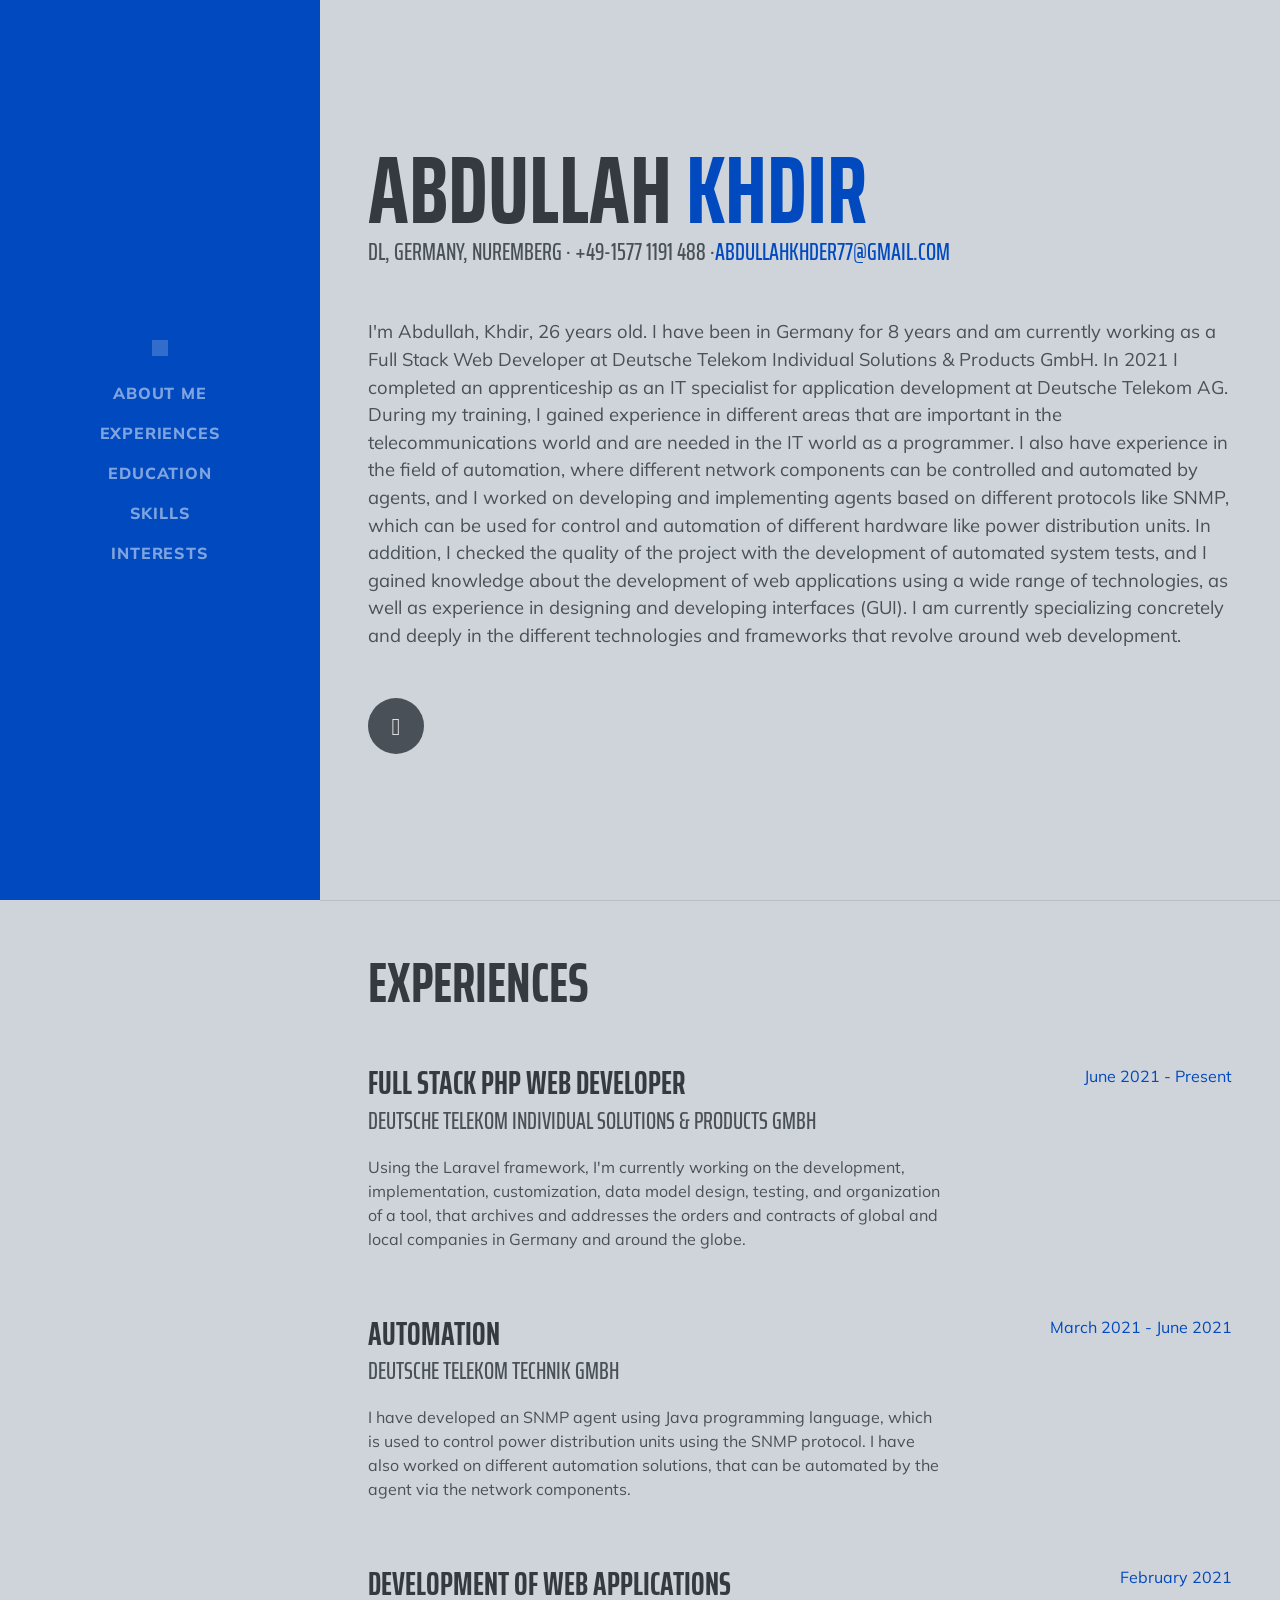
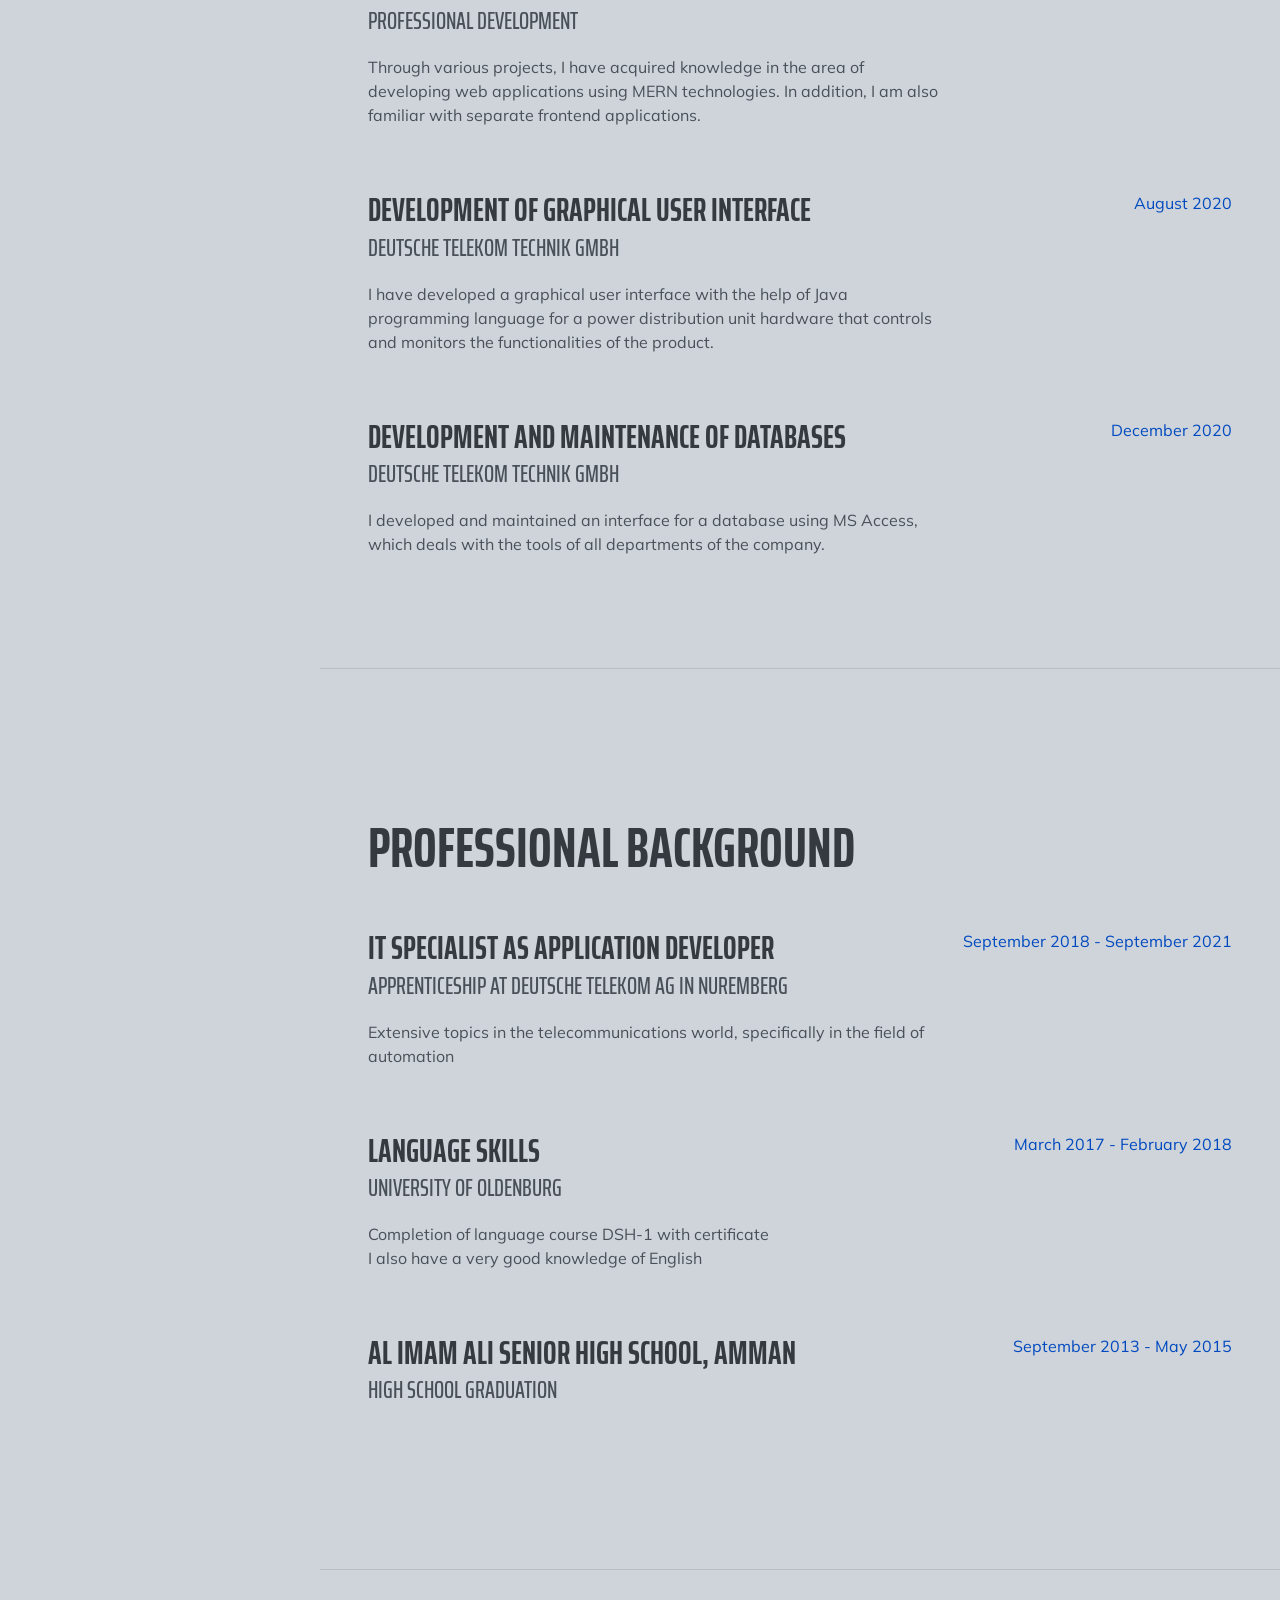
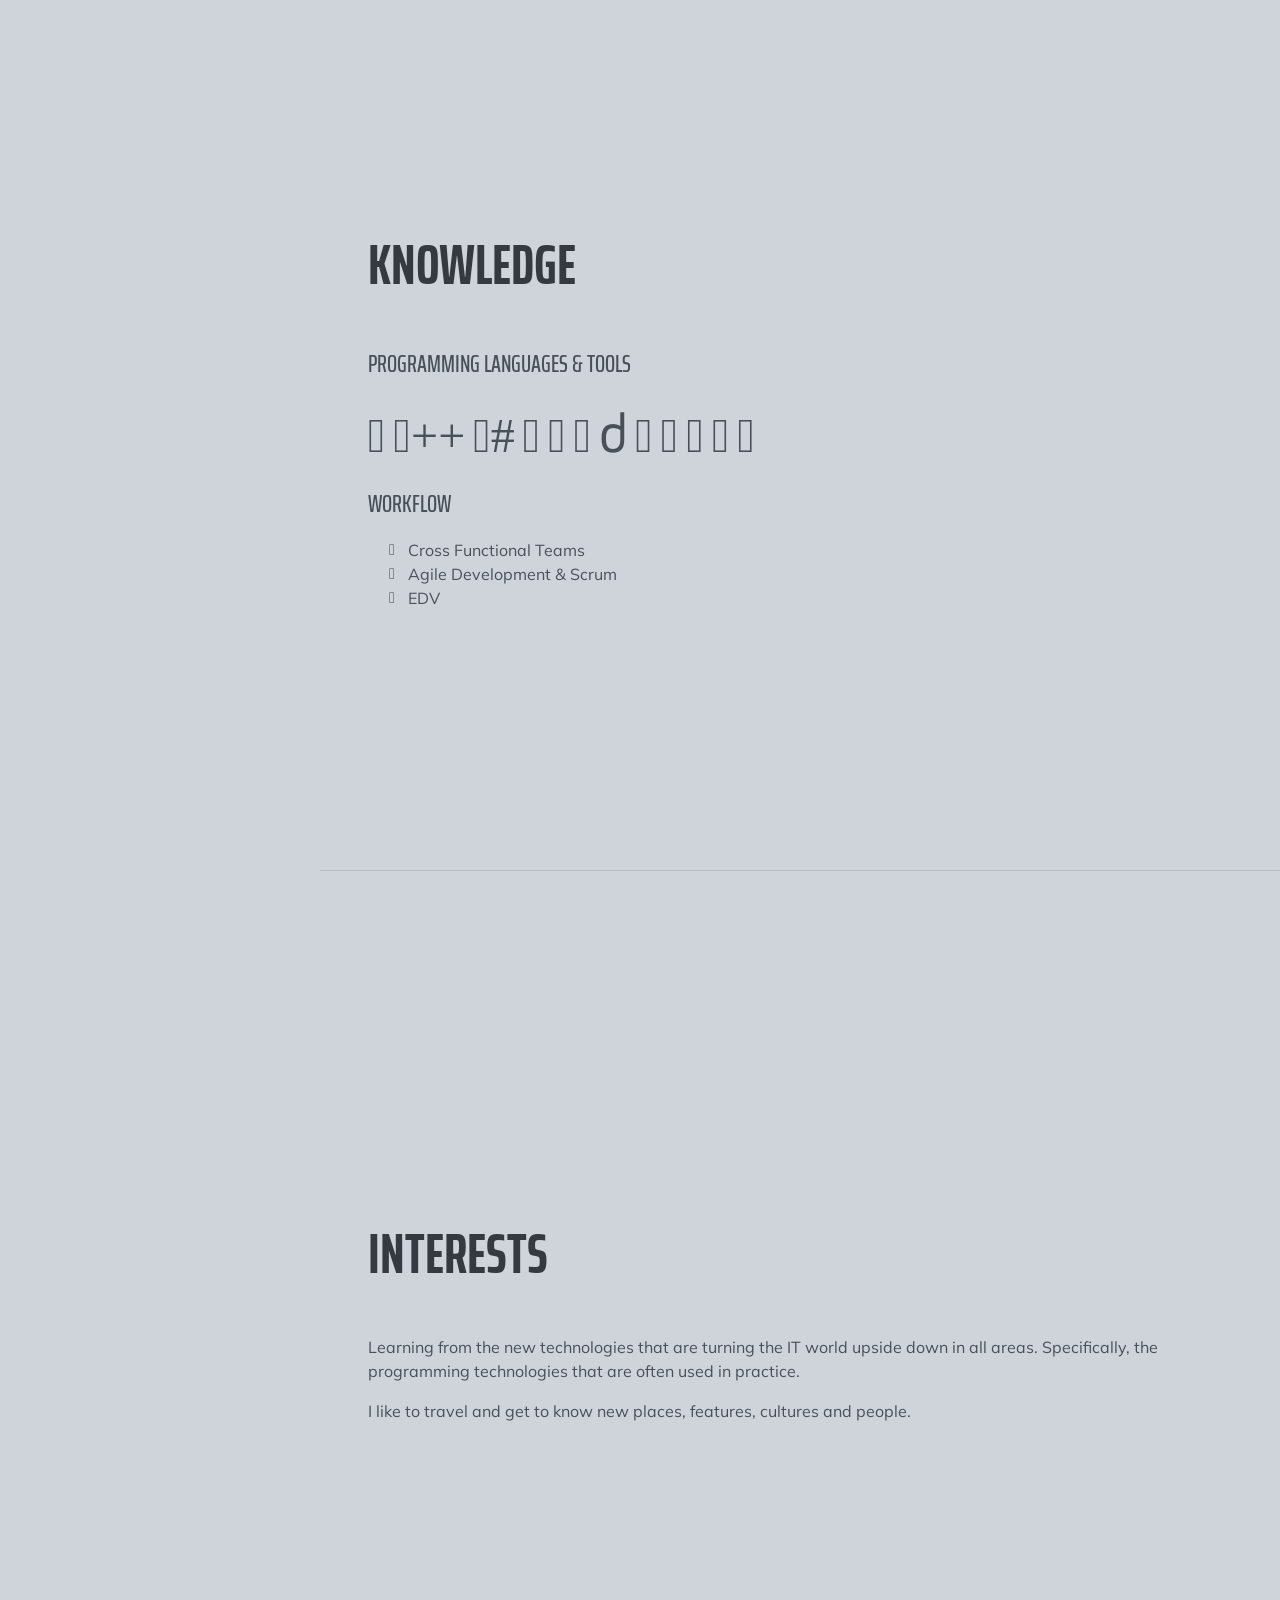
==== commit 82e3f7f2: "Updates" ====
--- a/index.html
+++ b/index.html
@@ -1,12 +1,12 @@
-<!DOCTYPE html><html lang="en"><head><meta charSet="utf-8"/><meta http-equiv="x-ua-compatible" content="ie=edge"/><meta name="viewport" content="width=device-width, initial-scale=1, shrink-to-fit=no"/><style data-href="/cv/styles.ee4980bacc4a5b1ed985.css" id="gatsby-global-css">@import url(https://fonts.googleapis.com/css?family=Saira+Extra+Condensed:500,700);@import url(https://fonts.googleapis.com/css?family=Muli:400,400i,800,800i);
+<!DOCTYPE html><html lang="en"><head><meta charSet="utf-8"/><meta http-equiv="x-ua-compatible" content="ie=edge"/><meta name="viewport" content="width=device-width, initial-scale=1, shrink-to-fit=no"/><style data-href="/cv/styles.c8786a980fab086b824b.css" id="gatsby-global-css">@import url(https://fonts.googleapis.com/css?family=Saira+Extra+Condensed:500,700);@import url(https://fonts.googleapis.com/css?family=Muli:400,400i,800,800i);
 /*!
  * Bootstrap v4.3.1 (https://getbootstrap.com/)
  * Copyright 2011-2019 The Bootstrap Authors
  * Copyright 2011-2019 Twitter, Inc.
  * Licensed under MIT (https://github.com/twbs/bootstrap/blob/master/LICENSE)
- */:root{--blue:#007bff;--indigo:#6610f2;--purple:#6f42c1;--pink:#e83e8c;--red:#dc3545;--orange:#fd7e14;--yellow:#ffc107;--green:#28a745;--teal:#20c997;--cyan:#17a2b8;--white:#fff;--gray:#6c757d;--gray-dark:#343a40;--primary:#007bff;--secondary:#6c757d;--success:#28a745;--info:#17a2b8;--warning:#ffc107;--danger:#dc3545;--light:#f8f9fa;--dark:#343a40;--breakpoint-xs:0;--breakpoint-sm:576px;--breakpoint-md:768px;--breakpoint-lg:992px;--breakpoint-xl:1200px;--font-family-sans-serif:-apple-system,BlinkMacSystemFont,"Segoe UI",Roboto,"Helvetica Neue",Arial,"Noto Sans",sans-serif,"Apple Color Emoji","Segoe UI Emoji","Segoe UI Symbol","Noto Color Emoji";--font-family-monospace:SFMono-Regular,Menlo,Monaco,Consolas,"Liberation Mono","Courier New",monospace}*,:after,:before{box-sizing:border-box}html{font-family:sans-serif;line-height:1.15;-webkit-text-size-adjust:100%;-webkit-tap-highlight-color:transparent}article,aside,figcaption,figure,footer,header,hgroup,main,nav,section{display:block}body{margin:0;font-family:-apple-system,BlinkMacSystemFont,Segoe UI,Roboto,Helvetica Neue,Arial,Noto Sans,sans-serif,Apple Color Emoji,Segoe UI Emoji,Segoe UI Symbol,Noto Color Emoji;font-size:1rem;font-weight:400;line-height:1.5;color:#212529;text-align:left;background-color:#fff}[tabindex="-1"]:focus{outline:0!important}hr{box-sizing:content-box;height:0;overflow:visible}h1,h2,h3,h4,h5,h6{margin-top:0;margin-bottom:.5rem}p{margin-top:0;margin-bottom:1rem}abbr[data-original-title],abbr[title]{text-decoration:underline;-webkit-text-decoration:underline dotted;text-decoration:underline dotted;cursor:help;border-bottom:0;-webkit-text-decoration-skip-ink:none;text-decoration-skip-ink:none}address{font-style:normal;line-height:inherit}address,dl,ol,ul{margin-bottom:1rem}dl,ol,ul{margin-top:0}ol ol,ol ul,ul ol,ul ul{margin-bottom:0}dt{font-weight:700}dd{margin-bottom:.5rem;margin-left:0}blockquote{margin:0 0 1rem}b,strong{font-weight:bolder}small{font-size:80%}sub,sup{position:relative;font-size:75%;line-height:0;vertical-align:baseline}sub{bottom:-.25em}sup{top:-.5em}a{color:#007bff;text-decoration:none;background-color:transparent}a:hover{color:#0056b3;text-decoration:underline}a:not([href]):not([tabindex]),a:not([href]):not([tabindex]):focus,a:not([href]):not([tabindex]):hover{color:inherit;text-decoration:none}a:not([href]):not([tabindex]):focus{outline:0}code,kbd,pre,samp{font-family:SFMono-Regular,Menlo,Monaco,Consolas,Liberation Mono,Courier New,monospace;font-size:1em}pre{margin-top:0;margin-bottom:1rem;overflow:auto}figure{margin:0 0 1rem}img{border-style:none}img,svg{vertical-align:middle}svg{overflow:hidden}table{border-collapse:collapse}caption{padding-top:.75rem;padding-bottom:.75rem;color:#6c757d;text-align:left;caption-side:bottom}th{text-align:inherit}label{display:inline-block;margin-bottom:.5rem}button{border-radius:0}button:focus{outline:1px dotted;outline:5px auto -webkit-focus-ring-color}button,input,optgroup,select,textarea{margin:0;font-family:inherit;font-size:inherit;line-height:inherit}button,input{overflow:visible}button,select{text-transform:none}select{word-wrap:normal}[type=button],[type=reset],[type=submit],button{-webkit-appearance:button}[type=button]:not(:disabled),[type=reset]:not(:disabled),[type=submit]:not(:disabled),button:not(:disabled){cursor:pointer}[type=button]::-moz-focus-inner,[type=reset]::-moz-focus-inner,[type=submit]::-moz-focus-inner,button::-moz-focus-inner{padding:0;border-style:none}input[type=checkbox],input[type=radio]{box-sizing:border-box;padding:0}input[type=date],input[type=datetime-local],input[type=month],input[type=time]{-webkit-appearance:listbox}textarea{overflow:auto;resize:vertical}fieldset{min-width:0;padding:0;margin:0;border:0}legend{display:block;width:100%;max-width:100%;padding:0;margin-bottom:.5rem;font-size:1.5rem;line-height:inherit;color:inherit;white-space:normal}progress{vertical-align:baseline}[type=number]::-webkit-inner-spin-button,[type=number]::-webkit-outer-spin-button{height:auto}[type=search]{outline-offset:-2px;-webkit-appearance:none}[type=search]::-webkit-search-decoration{-webkit-appearance:none}::-webkit-file-upload-button{font:inherit;-webkit-appearance:button}output{display:inline-block}summary{display:list-item;cursor:pointer}template{display:none}[hidden]{display:none!important}.h1,.h2,.h3,.h4,.h5,.h6,h1,h2,h3,h4,h5,h6{margin-bottom:.5rem;font-weight:500;line-height:1.2}.h1,h1{font-size:2.5rem}.h2,h2{font-size:2rem}.h3,h3{font-size:1.75rem}.h4,h4{font-size:1.5rem}.h5,h5{font-size:1.25rem}.h6,h6{font-size:1rem}.lead{font-size:1.25rem;font-weight:300}.display-1{font-size:6rem}.display-1,.display-2{font-weight:300;line-height:1.2}.display-2{font-size:5.5rem}.display-3{font-size:4.5rem}.display-3,.display-4{font-weight:300;line-height:1.2}.display-4{font-size:3.5rem}hr{margin-top:1rem;margin-bottom:1rem;border:0;border-top:1px solid rgba(0,0,0,.1)}.small,small{font-size:80%;font-weight:400}.mark,mark{padding:.2em;background-color:#fcf8e3}.list-inline,.list-unstyled{padding-left:0;list-style:none}.list-inline-item{display:inline-block}.list-inline-item:not(:last-child){margin-right:.5rem}.initialism{font-size:90%;text-transform:uppercase}.blockquote{margin-bottom:1rem;font-size:1.25rem}.blockquote-footer{display:block;font-size:80%;color:#6c757d}.blockquote-footer:before{content:"\2014\A0"}.img-fluid,.img-thumbnail{max-width:100%;height:auto}.img-thumbnail{padding:.25rem;background-color:#fff;border:1px solid #dee2e6;border-radius:.25rem}.figure{display:inline-block}.figure-img{margin-bottom:.5rem;line-height:1}.figure-caption{font-size:90%;color:#6c757d}code{font-size:87.5%;color:#e83e8c;word-break:break-word}a>code{color:inherit}kbd{padding:.2rem .4rem;font-size:87.5%;color:#fff;background-color:#212529;border-radius:.2rem}kbd kbd{padding:0;font-size:100%;font-weight:700}pre{display:block;font-size:87.5%;color:#212529}pre code{font-size:inherit;color:inherit;word-break:normal}.pre-scrollable{max-height:340px;overflow-y:scroll}.container{width:100%;padding-right:15px;padding-left:15px;margin-right:auto;margin-left:auto}@media (min-width:576px){.container{max-width:540px}}@media (min-width:768px){.container{max-width:720px}}@media (min-width:992px){.container{max-width:960px}}@media (min-width:1200px){.container{max-width:1140px}}.container-fluid{width:100%;padding-right:15px;padding-left:15px;margin-right:auto;margin-left:auto}.row{display:flex;flex-wrap:wrap;margin-right:-15px;margin-left:-15px}.no-gutters{margin-right:0;margin-left:0}.no-gutters>.col,.no-gutters>[class*=col-]{padding-right:0;padding-left:0}.col,.col-1,.col-2,.col-3,.col-4,.col-5,.col-6,.col-7,.col-8,.col-9,.col-10,.col-11,.col-12,.col-auto,.col-lg,.col-lg-1,.col-lg-2,.col-lg-3,.col-lg-4,.col-lg-5,.col-lg-6,.col-lg-7,.col-lg-8,.col-lg-9,.col-lg-10,.col-lg-11,.col-lg-12,.col-lg-auto,.col-md,.col-md-1,.col-md-2,.col-md-3,.col-md-4,.col-md-5,.col-md-6,.col-md-7,.col-md-8,.col-md-9,.col-md-10,.col-md-11,.col-md-12,.col-md-auto,.col-sm,.col-sm-1,.col-sm-2,.col-sm-3,.col-sm-4,.col-sm-5,.col-sm-6,.col-sm-7,.col-sm-8,.col-sm-9,.col-sm-10,.col-sm-11,.col-sm-12,.col-sm-auto,.col-xl,.col-xl-1,.col-xl-2,.col-xl-3,.col-xl-4,.col-xl-5,.col-xl-6,.col-xl-7,.col-xl-8,.col-xl-9,.col-xl-10,.col-xl-11,.col-xl-12,.col-xl-auto{position:relative;width:100%;padding-right:15px;padding-left:15px}.col{flex-basis:0;flex-grow:1;max-width:100%}.col-auto{flex:0 0 auto;width:auto;max-width:100%}.col-1{flex:0 0 8.333333%;max-width:8.333333%}.col-2{flex:0 0 16.666667%;max-width:16.666667%}.col-3{flex:0 0 25%;max-width:25%}.col-4{flex:0 0 33.333333%;max-width:33.333333%}.col-5{flex:0 0 41.666667%;max-width:41.666667%}.col-6{flex:0 0 50%;max-width:50%}.col-7{flex:0 0 58.333333%;max-width:58.333333%}.col-8{flex:0 0 66.666667%;max-width:66.666667%}.col-9{flex:0 0 75%;max-width:75%}.col-10{flex:0 0 83.333333%;max-width:83.333333%}.col-11{flex:0 0 91.666667%;max-width:91.666667%}.col-12{flex:0 0 100%;max-width:100%}.order-first{order:-1}.order-last{order:13}.order-0{order:0}.order-1{order:1}.order-2{order:2}.order-3{order:3}.order-4{order:4}.order-5{order:5}.order-6{order:6}.order-7{order:7}.order-8{order:8}.order-9{order:9}.order-10{order:10}.order-11{order:11}.order-12{order:12}.offset-1{margin-left:8.333333%}.offset-2{margin-left:16.666667%}.offset-3{margin-left:25%}.offset-4{margin-left:33.333333%}.offset-5{margin-left:41.666667%}.offset-6{margin-left:50%}.offset-7{margin-left:58.333333%}.offset-8{margin-left:66.666667%}.offset-9{margin-left:75%}.offset-10{margin-left:83.333333%}.offset-11{margin-left:91.666667%}@media (min-width:576px){.col-sm{flex-basis:0;flex-grow:1;max-width:100%}.col-sm-auto{flex:0 0 auto;width:auto;max-width:100%}.col-sm-1{flex:0 0 8.333333%;max-width:8.333333%}.col-sm-2{flex:0 0 16.666667%;max-width:16.666667%}.col-sm-3{flex:0 0 25%;max-width:25%}.col-sm-4{flex:0 0 33.333333%;max-width:33.333333%}.col-sm-5{flex:0 0 41.666667%;max-width:41.666667%}.col-sm-6{flex:0 0 50%;max-width:50%}.col-sm-7{flex:0 0 58.333333%;max-width:58.333333%}.col-sm-8{flex:0 0 66.666667%;max-width:66.666667%}.col-sm-9{flex:0 0 75%;max-width:75%}.col-sm-10{flex:0 0 83.333333%;max-width:83.333333%}.col-sm-11{flex:0 0 91.666667%;max-width:91.666667%}.col-sm-12{flex:0 0 100%;max-width:100%}.order-sm-first{order:-1}.order-sm-last{order:13}.order-sm-0{order:0}.order-sm-1{order:1}.order-sm-2{order:2}.order-sm-3{order:3}.order-sm-4{order:4}.order-sm-5{order:5}.order-sm-6{order:6}.order-sm-7{order:7}.order-sm-8{order:8}.order-sm-9{order:9}.order-sm-10{order:10}.order-sm-11{order:11}.order-sm-12{order:12}.offset-sm-0{margin-left:0}.offset-sm-1{margin-left:8.333333%}.offset-sm-2{margin-left:16.666667%}.offset-sm-3{margin-left:25%}.offset-sm-4{margin-left:33.333333%}.offset-sm-5{margin-left:41.666667%}.offset-sm-6{margin-left:50%}.offset-sm-7{margin-left:58.333333%}.offset-sm-8{margin-left:66.666667%}.offset-sm-9{margin-left:75%}.offset-sm-10{margin-left:83.333333%}.offset-sm-11{margin-left:91.666667%}}@media (min-width:768px){.col-md{flex-basis:0;flex-grow:1;max-width:100%}.col-md-auto{flex:0 0 auto;width:auto;max-width:100%}.col-md-1{flex:0 0 8.333333%;max-width:8.333333%}.col-md-2{flex:0 0 16.666667%;max-width:16.666667%}.col-md-3{flex:0 0 25%;max-width:25%}.col-md-4{flex:0 0 33.333333%;max-width:33.333333%}.col-md-5{flex:0 0 41.666667%;max-width:41.666667%}.col-md-6{flex:0 0 50%;max-width:50%}.col-md-7{flex:0 0 58.333333%;max-width:58.333333%}.col-md-8{flex:0 0 66.666667%;max-width:66.666667%}.col-md-9{flex:0 0 75%;max-width:75%}.col-md-10{flex:0 0 83.333333%;max-width:83.333333%}.col-md-11{flex:0 0 91.666667%;max-width:91.666667%}.col-md-12{flex:0 0 100%;max-width:100%}.order-md-first{order:-1}.order-md-last{order:13}.order-md-0{order:0}.order-md-1{order:1}.order-md-2{order:2}.order-md-3{order:3}.order-md-4{order:4}.order-md-5{order:5}.order-md-6{order:6}.order-md-7{order:7}.order-md-8{order:8}.order-md-9{order:9}.order-md-10{order:10}.order-md-11{order:11}.order-md-12{order:12}.offset-md-0{margin-left:0}.offset-md-1{margin-left:8.333333%}.offset-md-2{margin-left:16.666667%}.offset-md-3{margin-left:25%}.offset-md-4{margin-left:33.333333%}.offset-md-5{margin-left:41.666667%}.offset-md-6{margin-left:50%}.offset-md-7{margin-left:58.333333%}.offset-md-8{margin-left:66.666667%}.offset-md-9{margin-left:75%}.offset-md-10{margin-left:83.333333%}.offset-md-11{margin-left:91.666667%}}@media (min-width:992px){.col-lg{flex-basis:0;flex-grow:1;max-width:100%}.col-lg-auto{flex:0 0 auto;width:auto;max-width:100%}.col-lg-1{flex:0 0 8.333333%;max-width:8.333333%}.col-lg-2{flex:0 0 16.666667%;max-width:16.666667%}.col-lg-3{flex:0 0 25%;max-width:25%}.col-lg-4{flex:0 0 33.333333%;max-width:33.333333%}.col-lg-5{flex:0 0 41.666667%;max-width:41.666667%}.col-lg-6{flex:0 0 50%;max-width:50%}.col-lg-7{flex:0 0 58.333333%;max-width:58.333333%}.col-lg-8{flex:0 0 66.666667%;max-width:66.666667%}.col-lg-9{flex:0 0 75%;max-width:75%}.col-lg-10{flex:0 0 83.333333%;max-width:83.333333%}.col-lg-11{flex:0 0 91.666667%;max-width:91.666667%}.col-lg-12{flex:0 0 100%;max-width:100%}.order-lg-first{order:-1}.order-lg-last{order:13}.order-lg-0{order:0}.order-lg-1{order:1}.order-lg-2{order:2}.order-lg-3{order:3}.order-lg-4{order:4}.order-lg-5{order:5}.order-lg-6{order:6}.order-lg-7{order:7}.order-lg-8{order:8}.order-lg-9{order:9}.order-lg-10{order:10}.order-lg-11{order:11}.order-lg-12{order:12}.offset-lg-0{margin-left:0}.offset-lg-1{margin-left:8.333333%}.offset-lg-2{margin-left:16.666667%}.offset-lg-3{margin-left:25%}.offset-lg-4{margin-left:33.333333%}.offset-lg-5{margin-left:41.666667%}.offset-lg-6{margin-left:50%}.offset-lg-7{margin-left:58.333333%}.offset-lg-8{margin-left:66.666667%}.offset-lg-9{margin-left:75%}.offset-lg-10{margin-left:83.333333%}.offset-lg-11{margin-left:91.666667%}}@media (min-width:1200px){.col-xl{flex-basis:0;flex-grow:1;max-width:100%}.col-xl-auto{flex:0 0 auto;width:auto;max-width:100%}.col-xl-1{flex:0 0 8.333333%;max-width:8.333333%}.col-xl-2{flex:0 0 16.666667%;max-width:16.666667%}.col-xl-3{flex:0 0 25%;max-width:25%}.col-xl-4{flex:0 0 33.333333%;max-width:33.333333%}.col-xl-5{flex:0 0 41.666667%;max-width:41.666667%}.col-xl-6{flex:0 0 50%;max-width:50%}.col-xl-7{flex:0 0 58.333333%;max-width:58.333333%}.col-xl-8{flex:0 0 66.666667%;max-width:66.666667%}.col-xl-9{flex:0 0 75%;max-width:75%}.col-xl-10{flex:0 0 83.333333%;max-width:83.333333%}.col-xl-11{flex:0 0 91.666667%;max-width:91.666667%}.col-xl-12{flex:0 0 100%;max-width:100%}.order-xl-first{order:-1}.order-xl-last{order:13}.order-xl-0{order:0}.order-xl-1{order:1}.order-xl-2{order:2}.order-xl-3{order:3}.order-xl-4{order:4}.order-xl-5{order:5}.order-xl-6{order:6}.order-xl-7{order:7}.order-xl-8{order:8}.order-xl-9{order:9}.order-xl-10{order:10}.order-xl-11{order:11}.order-xl-12{order:12}.offset-xl-0{margin-left:0}.offset-xl-1{margin-left:8.333333%}.offset-xl-2{margin-left:16.666667%}.offset-xl-3{margin-left:25%}.offset-xl-4{margin-left:33.333333%}.offset-xl-5{margin-left:41.666667%}.offset-xl-6{margin-left:50%}.offset-xl-7{margin-left:58.333333%}.offset-xl-8{margin-left:66.666667%}.offset-xl-9{margin-left:75%}.offset-xl-10{margin-left:83.333333%}.offset-xl-11{margin-left:91.666667%}}.table{width:100%;margin-bottom:1rem;color:#212529}.table td,.table th{padding:.75rem;vertical-align:top;border-top:1px solid #dee2e6}.table thead th{vertical-align:bottom;border-bottom:2px solid #dee2e6}.table tbody+tbody{border-top:2px solid #dee2e6}.table-sm td,.table-sm th{padding:.3rem}.table-bordered,.table-bordered td,.table-bordered th{border:1px solid #dee2e6}.table-bordered thead td,.table-bordered thead th{border-bottom-width:2px}.table-borderless tbody+tbody,.table-borderless td,.table-borderless th,.table-borderless thead th{border:0}.table-striped tbody tr:nth-of-type(odd){background-color:rgba(0,0,0,.05)}.table-hover tbody tr:hover{color:#212529;background-color:rgba(0,0,0,.075)}.table-primary,.table-primary>td,.table-primary>th{background-color:#b8daff}.table-primary tbody+tbody,.table-primary td,.table-primary th,.table-primary thead th{border-color:#7abaff}.table-hover .table-primary:hover,.table-hover .table-primary:hover>td,.table-hover .table-primary:hover>th{background-color:#9fcdff}.table-secondary,.table-secondary>td,.table-secondary>th{background-color:#d6d8db}.table-secondary tbody+tbody,.table-secondary td,.table-secondary th,.table-secondary thead th{border-color:#b3b7bb}.table-hover .table-secondary:hover,.table-hover .table-secondary:hover>td,.table-hover .table-secondary:hover>th{background-color:#c8cbcf}.table-success,.table-success>td,.table-success>th{background-color:#c3e6cb}.table-success tbody+tbody,.table-success td,.table-success th,.table-success thead th{border-color:#8fd19e}.table-hover .table-success:hover,.table-hover .table-success:hover>td,.table-hover .table-success:hover>th{background-color:#b1dfbb}.table-info,.table-info>td,.table-info>th{background-color:#bee5eb}.table-info tbody+tbody,.table-info td,.table-info th,.table-info thead th{border-color:#86cfda}.table-hover .table-info:hover,.table-hover .table-info:hover>td,.table-hover .table-info:hover>th{background-color:#abdde5}.table-warning,.table-warning>td,.table-warning>th{background-color:#ffeeba}.table-warning tbody+tbody,.table-warning td,.table-warning th,.table-warning thead th{border-color:#ffdf7e}.table-hover .table-warning:hover,.table-hover .table-warning:hover>td,.table-hover .table-warning:hover>th{background-color:#ffe8a1}.table-danger,.table-danger>td,.table-danger>th{background-color:#f5c6cb}.table-danger tbody+tbody,.table-danger td,.table-danger th,.table-danger thead th{border-color:#ed969e}.table-hover .table-danger:hover,.table-hover .table-danger:hover>td,.table-hover .table-danger:hover>th{background-color:#f1b0b7}.table-light,.table-light>td,.table-light>th{background-color:#fdfdfe}.table-light tbody+tbody,.table-light td,.table-light th,.table-light thead th{border-color:#fbfcfc}.table-hover .table-light:hover,.table-hover .table-light:hover>td,.table-hover .table-light:hover>th{background-color:#ececf6}.table-dark,.table-dark>td,.table-dark>th{background-color:#c6c8ca}.table-dark tbody+tbody,.table-dark td,.table-dark th,.table-dark thead th{border-color:#95999c}.table-hover .table-dark:hover,.table-hover .table-dark:hover>td,.table-hover .table-dark:hover>th{background-color:#b9bbbe}.table-active,.table-active>td,.table-active>th,.table-hover .table-active:hover,.table-hover .table-active:hover>td,.table-hover .table-active:hover>th{background-color:rgba(0,0,0,.075)}.table .thead-dark th{color:#fff;background-color:#343a40;border-color:#454d55}.table .thead-light th{color:#495057;background-color:#e9ecef;border-color:#dee2e6}.table-dark{color:#fff;background-color:#343a40}.table-dark td,.table-dark th,.table-dark thead th{border-color:#454d55}.table-dark.table-bordered{border:0}.table-dark.table-striped tbody tr:nth-of-type(odd){background-color:hsla(0,0%,100%,.05)}.table-dark.table-hover tbody tr:hover{color:#fff;background-color:hsla(0,0%,100%,.075)}@media (max-width:575.98px){.table-responsive-sm{display:block;width:100%;overflow-x:auto;-webkit-overflow-scrolling:touch}.table-responsive-sm>.table-bordered{border:0}}@media (max-width:767.98px){.table-responsive-md{display:block;width:100%;overflow-x:auto;-webkit-overflow-scrolling:touch}.table-responsive-md>.table-bordered{border:0}}@media (max-width:991.98px){.table-responsive-lg{display:block;width:100%;overflow-x:auto;-webkit-overflow-scrolling:touch}.table-responsive-lg>.table-bordered{border:0}}@media (max-width:1199.98px){.table-responsive-xl{display:block;width:100%;overflow-x:auto;-webkit-overflow-scrolling:touch}.table-responsive-xl>.table-bordered{border:0}}.table-responsive{display:block;width:100%;overflow-x:auto;-webkit-overflow-scrolling:touch}.table-responsive>.table-bordered{border:0}.form-control{display:block;width:100%;height:calc(1.5em + .75rem + 2px);padding:.375rem .75rem;font-size:1rem;font-weight:400;line-height:1.5;color:#495057;background-color:#fff;background-clip:padding-box;border:1px solid #ced4da;border-radius:.25rem;transition:border-color .15s ease-in-out,box-shadow .15s ease-in-out}@media (prefers-reduced-motion:reduce){.form-control{transition:none}}.form-control::-ms-expand{background-color:transparent;border:0}.form-control:focus{color:#495057;background-color:#fff;border-color:#80bdff;outline:0;box-shadow:0 0 0 .2rem rgba(0,123,255,.25)}.form-control::-webkit-input-placeholder{color:#6c757d;opacity:1}.form-control::placeholder{color:#6c757d;opacity:1}.form-control:disabled,.form-control[readonly]{background-color:#e9ecef;opacity:1}select.form-control:focus::-ms-value{color:#495057;background-color:#fff}.form-control-file,.form-control-range{display:block;width:100%}.col-form-label{padding-top:calc(.375rem + 1px);padding-bottom:calc(.375rem + 1px);margin-bottom:0;font-size:inherit;line-height:1.5}.col-form-label-lg{padding-top:calc(.5rem + 1px);padding-bottom:calc(.5rem + 1px);font-size:1.25rem;line-height:1.5}.col-form-label-sm{padding-top:calc(.25rem + 1px);padding-bottom:calc(.25rem + 1px);font-size:.875rem;line-height:1.5}.form-control-plaintext{display:block;width:100%;padding-top:.375rem;padding-bottom:.375rem;margin-bottom:0;line-height:1.5;color:#212529;background-color:transparent;border:solid transparent;border-width:1px 0}.form-control-plaintext.form-control-lg,.form-control-plaintext.form-control-sm{padding-right:0;padding-left:0}.form-control-sm{height:calc(1.5em + .5rem + 2px);padding:.25rem .5rem;font-size:.875rem;line-height:1.5;border-radius:.2rem}.form-control-lg{height:calc(1.5em + 1rem + 2px);padding:.5rem 1rem;font-size:1.25rem;line-height:1.5;border-radius:.3rem}select.form-control[multiple],select.form-control[size],textarea.form-control{height:auto}.form-group{margin-bottom:1rem}.form-text{display:block;margin-top:.25rem}.form-row{display:flex;flex-wrap:wrap;margin-right:-5px;margin-left:-5px}.form-row>.col,.form-row>[class*=col-]{padding-right:5px;padding-left:5px}.form-check{position:relative;display:block;padding-left:1.25rem}.form-check-input{position:absolute;margin-top:.3rem;margin-left:-1.25rem}.form-check-input:disabled~.form-check-label{color:#6c757d}.form-check-label{margin-bottom:0}.form-check-inline{display:inline-flex;align-items:center;padding-left:0;margin-right:.75rem}.form-check-inline .form-check-input{position:static;margin-top:0;margin-right:.3125rem;margin-left:0}.valid-feedback{display:none;width:100%;margin-top:.25rem;font-size:80%;color:#28a745}.valid-tooltip{position:absolute;top:100%;z-index:5;display:none;max-width:100%;padding:.25rem .5rem;margin-top:.1rem;font-size:.875rem;line-height:1.5;color:#fff;background-color:rgba(40,167,69,.9);border-radius:.25rem}.form-control.is-valid,.was-validated .form-control:valid{border-color:#28a745;padding-right:calc(1.5em + .75rem);background-image:url("data:image/svg+xml;charset=utf-8,%3Csvg xmlns='http://www.w3.org/2000/svg' viewBox='0 0 8 8'%3E%3Cpath fill='%2328a745' d='M2.3 6.73L.6 4.53c-.4-1.04.46-1.4 1.1-.8l1.1 1.4 3.4-3.8c.6-.63 1.6-.27 1.2.7l-4 4.6c-.43.5-.8.4-1.1.1z'/%3E%3C/svg%3E");background-repeat:no-repeat;background-position:100% calc(.375em + .1875rem);background-size:calc(.75em + .375rem) calc(.75em + .375rem)}.form-control.is-valid:focus,.was-validated .form-control:valid:focus{border-color:#28a745;box-shadow:0 0 0 .2rem rgba(40,167,69,.25)}.form-control.is-valid~.valid-feedback,.form-control.is-valid~.valid-tooltip,.was-validated .form-control:valid~.valid-feedback,.was-validated .form-control:valid~.valid-tooltip{display:block}.was-validated textarea.form-control:valid,textarea.form-control.is-valid{padding-right:calc(1.5em + .75rem);background-position:top calc(.375em + .1875rem) right calc(.375em + .1875rem)}.custom-select.is-valid,.was-validated .custom-select:valid{border-color:#28a745;padding-right:calc(.75em + 2.3125rem);background:url("data:image/svg+xml;charset=utf-8,%3Csvg xmlns='http://www.w3.org/2000/svg' viewBox='0 0 4 5'%3E%3Cpath fill='%23343a40' d='M2 0L0 2h4zm0 5L0 3h4z'/%3E%3C/svg%3E") no-repeat right .75rem center/8px 10px,url("data:image/svg+xml;charset=utf-8,%3Csvg xmlns='http://www.w3.org/2000/svg' viewBox='0 0 8 8'%3E%3Cpath fill='%2328a745' d='M2.3 6.73L.6 4.53c-.4-1.04.46-1.4 1.1-.8l1.1 1.4 3.4-3.8c.6-.63 1.6-.27 1.2.7l-4 4.6c-.43.5-.8.4-1.1.1z'/%3E%3C/svg%3E") #fff no-repeat center right 1.75rem/calc(.75em + .375rem) calc(.75em + .375rem)}.custom-select.is-valid:focus,.was-validated .custom-select:valid:focus{border-color:#28a745;box-shadow:0 0 0 .2rem rgba(40,167,69,.25)}.custom-select.is-valid~.valid-feedback,.custom-select.is-valid~.valid-tooltip,.form-control-file.is-valid~.valid-feedback,.form-control-file.is-valid~.valid-tooltip,.was-validated .custom-select:valid~.valid-feedback,.was-validated .custom-select:valid~.valid-tooltip,.was-validated .form-control-file:valid~.valid-feedback,.was-validated .form-control-file:valid~.valid-tooltip{display:block}.form-check-input.is-valid~.form-check-label,.was-validated .form-check-input:valid~.form-check-label{color:#28a745}.form-check-input.is-valid~.valid-feedback,.form-check-input.is-valid~.valid-tooltip,.was-validated .form-check-input:valid~.valid-feedback,.was-validated .form-check-input:valid~.valid-tooltip{display:block}.custom-control-input.is-valid~.custom-control-label,.was-validated .custom-control-input:valid~.custom-control-label{color:#28a745}.custom-control-input.is-valid~.custom-control-label:before,.was-validated .custom-control-input:valid~.custom-control-label:before{border-color:#28a745}.custom-control-input.is-valid~.valid-feedback,.custom-control-input.is-valid~.valid-tooltip,.was-validated .custom-control-input:valid~.valid-feedback,.was-validated .custom-control-input:valid~.valid-tooltip{display:block}.custom-control-input.is-valid:checked~.custom-control-label:before,.was-validated .custom-control-input:valid:checked~.custom-control-label:before{border-color:#34ce57;background-color:#34ce57}.custom-control-input.is-valid:focus~.custom-control-label:before,.was-validated .custom-control-input:valid:focus~.custom-control-label:before{box-shadow:0 0 0 .2rem rgba(40,167,69,.25)}.custom-control-input.is-valid:focus:not(:checked)~.custom-control-label:before,.custom-file-input.is-valid~.custom-file-label,.was-validated .custom-control-input:valid:focus:not(:checked)~.custom-control-label:before,.was-validated .custom-file-input:valid~.custom-file-label{border-color:#28a745}.custom-file-input.is-valid~.valid-feedback,.custom-file-input.is-valid~.valid-tooltip,.was-validated .custom-file-input:valid~.valid-feedback,.was-validated .custom-file-input:valid~.valid-tooltip{display:block}.custom-file-input.is-valid:focus~.custom-file-label,.was-validated .custom-file-input:valid:focus~.custom-file-label{border-color:#28a745;box-shadow:0 0 0 .2rem rgba(40,167,69,.25)}.invalid-feedback{display:none;width:100%;margin-top:.25rem;font-size:80%;color:#dc3545}.invalid-tooltip{position:absolute;top:100%;z-index:5;display:none;max-width:100%;padding:.25rem .5rem;margin-top:.1rem;font-size:.875rem;line-height:1.5;color:#fff;background-color:rgba(220,53,69,.9);border-radius:.25rem}.form-control.is-invalid,.was-validated .form-control:invalid{border-color:#dc3545;padding-right:calc(1.5em + .75rem);background-image:url("data:image/svg+xml;charset=utf-8,%3Csvg xmlns='http://www.w3.org/2000/svg' fill='%23dc3545' viewBox='-2 -2 7 7'%3E%3Cpath stroke='%23dc3545' d='M0 0l3 3m0-3L0 3'/%3E%3Ccircle r='.5'/%3E%3Ccircle cx='3' r='.5'/%3E%3Ccircle cy='3' r='.5'/%3E%3Ccircle cx='3' cy='3' r='.5'/%3E%3C/svg%3E");background-repeat:no-repeat;background-position:100% calc(.375em + .1875rem);background-size:calc(.75em + .375rem) calc(.75em + .375rem)}.form-control.is-invalid:focus,.was-validated .form-control:invalid:focus{border-color:#dc3545;box-shadow:0 0 0 .2rem rgba(220,53,69,.25)}.form-control.is-invalid~.invalid-feedback,.form-control.is-invalid~.invalid-tooltip,.was-validated .form-control:invalid~.invalid-feedback,.was-validated .form-control:invalid~.invalid-tooltip{display:block}.was-validated textarea.form-control:invalid,textarea.form-control.is-invalid{padding-right:calc(1.5em + .75rem);background-position:top calc(.375em + .1875rem) right calc(.375em + .1875rem)}.custom-select.is-invalid,.was-validated .custom-select:invalid{border-color:#dc3545;padding-right:calc(.75em + 2.3125rem);background:url("data:image/svg+xml;charset=utf-8,%3Csvg xmlns='http://www.w3.org/2000/svg' viewBox='0 0 4 5'%3E%3Cpath fill='%23343a40' d='M2 0L0 2h4zm0 5L0 3h4z'/%3E%3C/svg%3E") no-repeat right .75rem center/8px 10px,url("data:image/svg+xml;charset=utf-8,%3Csvg xmlns='http://www.w3.org/2000/svg' fill='%23dc3545' viewBox='-2 -2 7 7'%3E%3Cpath stroke='%23dc3545' d='M0 0l3 3m0-3L0 3'/%3E%3Ccircle r='.5'/%3E%3Ccircle cx='3' r='.5'/%3E%3Ccircle cy='3' r='.5'/%3E%3Ccircle cx='3' cy='3' r='.5'/%3E%3C/svg%3E") #fff no-repeat center right 1.75rem/calc(.75em + .375rem) calc(.75em + .375rem)}.custom-select.is-invalid:focus,.was-validated .custom-select:invalid:focus{border-color:#dc3545;box-shadow:0 0 0 .2rem rgba(220,53,69,.25)}.custom-select.is-invalid~.invalid-feedback,.custom-select.is-invalid~.invalid-tooltip,.form-control-file.is-invalid~.invalid-feedback,.form-control-file.is-invalid~.invalid-tooltip,.was-validated .custom-select:invalid~.invalid-feedback,.was-validated .custom-select:invalid~.invalid-tooltip,.was-validated .form-control-file:invalid~.invalid-feedback,.was-validated .form-control-file:invalid~.invalid-tooltip{display:block}.form-check-input.is-invalid~.form-check-label,.was-validated .form-check-input:invalid~.form-check-label{color:#dc3545}.form-check-input.is-invalid~.invalid-feedback,.form-check-input.is-invalid~.invalid-tooltip,.was-validated .form-check-input:invalid~.invalid-feedback,.was-validated .form-check-input:invalid~.invalid-tooltip{display:block}.custom-control-input.is-invalid~.custom-control-label,.was-validated .custom-control-input:invalid~.custom-control-label{color:#dc3545}.custom-control-input.is-invalid~.custom-control-label:before,.was-validated .custom-control-input:invalid~.custom-control-label:before{border-color:#dc3545}.custom-control-input.is-invalid~.invalid-feedback,.custom-control-input.is-invalid~.invalid-tooltip,.was-validated .custom-control-input:invalid~.invalid-feedback,.was-validated .custom-control-input:invalid~.invalid-tooltip{display:block}.custom-control-input.is-invalid:checked~.custom-control-label:before,.was-validated .custom-control-input:invalid:checked~.custom-control-label:before{border-color:#e4606d;background-color:#e4606d}.custom-control-input.is-invalid:focus~.custom-control-label:before,.was-validated .custom-control-input:invalid:focus~.custom-control-label:before{box-shadow:0 0 0 .2rem rgba(220,53,69,.25)}.custom-control-input.is-invalid:focus:not(:checked)~.custom-control-label:before,.custom-file-input.is-invalid~.custom-file-label,.was-validated .custom-control-input:invalid:focus:not(:checked)~.custom-control-label:before,.was-validated .custom-file-input:invalid~.custom-file-label{border-color:#dc3545}.custom-file-input.is-invalid~.invalid-feedback,.custom-file-input.is-invalid~.invalid-tooltip,.was-validated .custom-file-input:invalid~.invalid-feedback,.was-validated .custom-file-input:invalid~.invalid-tooltip{display:block}.custom-file-input.is-invalid:focus~.custom-file-label,.was-validated .custom-file-input:invalid:focus~.custom-file-label{border-color:#dc3545;box-shadow:0 0 0 .2rem rgba(220,53,69,.25)}.form-inline{display:flex;flex-flow:row wrap;align-items:center}.form-inline .form-check{width:100%}@media (min-width:576px){.form-inline label{justify-content:center}.form-inline .form-group,.form-inline label{display:flex;align-items:center;margin-bottom:0}.form-inline .form-group{flex:0 0 auto;flex-flow:row wrap}.form-inline .form-control{display:inline-block;width:auto;vertical-align:middle}.form-inline .form-control-plaintext{display:inline-block}.form-inline .custom-select,.form-inline .input-group{width:auto}.form-inline .form-check{display:flex;align-items:center;justify-content:center;width:auto;padding-left:0}.form-inline .form-check-input{position:relative;flex-shrink:0;margin-top:0;margin-right:.25rem;margin-left:0}.form-inline .custom-control{align-items:center;justify-content:center}.form-inline .custom-control-label{margin-bottom:0}}.btn{display:inline-block;font-weight:400;color:#212529;text-align:center;vertical-align:middle;-webkit-user-select:none;user-select:none;background-color:transparent;border:1px solid transparent;padding:.375rem .75rem;font-size:1rem;line-height:1.5;border-radius:.25rem;transition:color .15s ease-in-out,background-color .15s ease-in-out,border-color .15s ease-in-out,box-shadow .15s ease-in-out}@media (prefers-reduced-motion:reduce){.btn{transition:none}}.btn:hover{color:#212529;text-decoration:none}.btn.focus,.btn:focus{outline:0;box-shadow:0 0 0 .2rem rgba(0,123,255,.25)}.btn.disabled,.btn:disabled{opacity:.65}a.btn.disabled,fieldset:disabled a.btn{pointer-events:none}.btn-primary{color:#fff;background-color:#007bff;border-color:#007bff}.btn-primary:hover{color:#fff;background-color:#0069d9;border-color:#0062cc}.btn-primary.focus,.btn-primary:focus{box-shadow:0 0 0 .2rem rgba(38,143,255,.5)}.btn-primary.disabled,.btn-primary:disabled{color:#fff;background-color:#007bff;border-color:#007bff}.btn-primary:not(:disabled):not(.disabled).active,.btn-primary:not(:disabled):not(.disabled):active,.show>.btn-primary.dropdown-toggle{color:#fff;background-color:#0062cc;border-color:#005cbf}.btn-primary:not(:disabled):not(.disabled).active:focus,.btn-primary:not(:disabled):not(.disabled):active:focus,.show>.btn-primary.dropdown-toggle:focus{box-shadow:0 0 0 .2rem rgba(38,143,255,.5)}.btn-secondary{color:#fff;background-color:#6c757d;border-color:#6c757d}.btn-secondary:hover{color:#fff;background-color:#5a6268;border-color:#545b62}.btn-secondary.focus,.btn-secondary:focus{box-shadow:0 0 0 .2rem rgba(130,138,145,.5)}.btn-secondary.disabled,.btn-secondary:disabled{color:#fff;background-color:#6c757d;border-color:#6c757d}.btn-secondary:not(:disabled):not(.disabled).active,.btn-secondary:not(:disabled):not(.disabled):active,.show>.btn-secondary.dropdown-toggle{color:#fff;background-color:#545b62;border-color:#4e555b}.btn-secondary:not(:disabled):not(.disabled).active:focus,.btn-secondary:not(:disabled):not(.disabled):active:focus,.show>.btn-secondary.dropdown-toggle:focus{box-shadow:0 0 0 .2rem rgba(130,138,145,.5)}.btn-success{color:#fff;background-color:#28a745;border-color:#28a745}.btn-success:hover{color:#fff;background-color:#218838;border-color:#1e7e34}.btn-success.focus,.btn-success:focus{box-shadow:0 0 0 .2rem rgba(72,180,97,.5)}.btn-success.disabled,.btn-success:disabled{color:#fff;background-color:#28a745;border-color:#28a745}.btn-success:not(:disabled):not(.disabled).active,.btn-success:not(:disabled):not(.disabled):active,.show>.btn-success.dropdown-toggle{color:#fff;background-color:#1e7e34;border-color:#1c7430}.btn-success:not(:disabled):not(.disabled).active:focus,.btn-success:not(:disabled):not(.disabled):active:focus,.show>.btn-success.dropdown-toggle:focus{box-shadow:0 0 0 .2rem rgba(72,180,97,.5)}.btn-info{color:#fff;background-color:#17a2b8;border-color:#17a2b8}.btn-info:hover{color:#fff;background-color:#138496;border-color:#117a8b}.btn-info.focus,.btn-info:focus{box-shadow:0 0 0 .2rem rgba(58,176,195,.5)}.btn-info.disabled,.btn-info:disabled{color:#fff;background-color:#17a2b8;border-color:#17a2b8}.btn-info:not(:disabled):not(.disabled).active,.btn-info:not(:disabled):not(.disabled):active,.show>.btn-info.dropdown-toggle{color:#fff;background-color:#117a8b;border-color:#10707f}.btn-info:not(:disabled):not(.disabled).active:focus,.btn-info:not(:disabled):not(.disabled):active:focus,.show>.btn-info.dropdown-toggle:focus{box-shadow:0 0 0 .2rem rgba(58,176,195,.5)}.btn-warning{color:#212529;background-color:#ffc107;border-color:#ffc107}.btn-warning:hover{color:#212529;background-color:#e0a800;border-color:#d39e00}.btn-warning.focus,.btn-warning:focus{box-shadow:0 0 0 .2rem rgba(222,170,12,.5)}.btn-warning.disabled,.btn-warning:disabled{color:#212529;background-color:#ffc107;border-color:#ffc107}.btn-warning:not(:disabled):not(.disabled).active,.btn-warning:not(:disabled):not(.disabled):active,.show>.btn-warning.dropdown-toggle{color:#212529;background-color:#d39e00;border-color:#c69500}.btn-warning:not(:disabled):not(.disabled).active:focus,.btn-warning:not(:disabled):not(.disabled):active:focus,.show>.btn-warning.dropdown-toggle:focus{box-shadow:0 0 0 .2rem rgba(222,170,12,.5)}.btn-danger{color:#fff;background-color:#dc3545;border-color:#dc3545}.btn-danger:hover{color:#fff;background-color:#c82333;border-color:#bd2130}.btn-danger.focus,.btn-danger:focus{box-shadow:0 0 0 .2rem rgba(225,83,97,.5)}.btn-danger.disabled,.btn-danger:disabled{color:#fff;background-color:#dc3545;border-color:#dc3545}.btn-danger:not(:disabled):not(.disabled).active,.btn-danger:not(:disabled):not(.disabled):active,.show>.btn-danger.dropdown-toggle{color:#fff;background-color:#bd2130;border-color:#b21f2d}.btn-danger:not(:disabled):not(.disabled).active:focus,.btn-danger:not(:disabled):not(.disabled):active:focus,.show>.btn-danger.dropdown-toggle:focus{box-shadow:0 0 0 .2rem rgba(225,83,97,.5)}.btn-light{color:#212529;background-color:#f8f9fa;border-color:#f8f9fa}.btn-light:hover{color:#212529;background-color:#e2e6ea;border-color:#dae0e5}.btn-light.focus,.btn-light:focus{box-shadow:0 0 0 .2rem rgba(216,217,219,.5)}.btn-light.disabled,.btn-light:disabled{color:#212529;background-color:#f8f9fa;border-color:#f8f9fa}.btn-light:not(:disabled):not(.disabled).active,.btn-light:not(:disabled):not(.disabled):active,.show>.btn-light.dropdown-toggle{color:#212529;background-color:#dae0e5;border-color:#d3d9df}.btn-light:not(:disabled):not(.disabled).active:focus,.btn-light:not(:disabled):not(.disabled):active:focus,.show>.btn-light.dropdown-toggle:focus{box-shadow:0 0 0 .2rem rgba(216,217,219,.5)}.btn-dark{color:#fff;background-color:#343a40;border-color:#343a40}.btn-dark:hover{color:#fff;background-color:#23272b;border-color:#1d2124}.btn-dark.focus,.btn-dark:focus{box-shadow:0 0 0 .2rem rgba(82,88,93,.5)}.btn-dark.disabled,.btn-dark:disabled{color:#fff;background-color:#343a40;border-color:#343a40}.btn-dark:not(:disabled):not(.disabled).active,.btn-dark:not(:disabled):not(.disabled):active,.show>.btn-dark.dropdown-toggle{color:#fff;background-color:#1d2124;border-color:#171a1d}.btn-dark:not(:disabled):not(.disabled).active:focus,.btn-dark:not(:disabled):not(.disabled):active:focus,.show>.btn-dark.dropdown-toggle:focus{box-shadow:0 0 0 .2rem rgba(82,88,93,.5)}.btn-outline-primary{color:#007bff;border-color:#007bff}.btn-outline-primary:hover{color:#fff;background-color:#007bff;border-color:#007bff}.btn-outline-primary.focus,.btn-outline-primary:focus{box-shadow:0 0 0 .2rem rgba(0,123,255,.5)}.btn-outline-primary.disabled,.btn-outline-primary:disabled{color:#007bff;background-color:transparent}.btn-outline-primary:not(:disabled):not(.disabled).active,.btn-outline-primary:not(:disabled):not(.disabled):active,.show>.btn-outline-primary.dropdown-toggle{color:#fff;background-color:#007bff;border-color:#007bff}.btn-outline-primary:not(:disabled):not(.disabled).active:focus,.btn-outline-primary:not(:disabled):not(.disabled):active:focus,.show>.btn-outline-primary.dropdown-toggle:focus{box-shadow:0 0 0 .2rem rgba(0,123,255,.5)}.btn-outline-secondary{color:#6c757d;border-color:#6c757d}.btn-outline-secondary:hover{color:#fff;background-color:#6c757d;border-color:#6c757d}.btn-outline-secondary.focus,.btn-outline-secondary:focus{box-shadow:0 0 0 .2rem rgba(108,117,125,.5)}.btn-outline-secondary.disabled,.btn-outline-secondary:disabled{color:#6c757d;background-color:transparent}.btn-outline-secondary:not(:disabled):not(.disabled).active,.btn-outline-secondary:not(:disabled):not(.disabled):active,.show>.btn-outline-secondary.dropdown-toggle{color:#fff;background-color:#6c757d;border-color:#6c757d}.btn-outline-secondary:not(:disabled):not(.disabled).active:focus,.btn-outline-secondary:not(:disabled):not(.disabled):active:focus,.show>.btn-outline-secondary.dropdown-toggle:focus{box-shadow:0 0 0 .2rem rgba(108,117,125,.5)}.btn-outline-success{color:#28a745;border-color:#28a745}.btn-outline-success:hover{color:#fff;background-color:#28a745;border-color:#28a745}.btn-outline-success.focus,.btn-outline-success:focus{box-shadow:0 0 0 .2rem rgba(40,167,69,.5)}.btn-outline-success.disabled,.btn-outline-success:disabled{color:#28a745;background-color:transparent}.btn-outline-success:not(:disabled):not(.disabled).active,.btn-outline-success:not(:disabled):not(.disabled):active,.show>.btn-outline-success.dropdown-toggle{color:#fff;background-color:#28a745;border-color:#28a745}.btn-outline-success:not(:disabled):not(.disabled).active:focus,.btn-outline-success:not(:disabled):not(.disabled):active:focus,.show>.btn-outline-success.dropdown-toggle:focus{box-shadow:0 0 0 .2rem rgba(40,167,69,.5)}.btn-outline-info{color:#17a2b8;border-color:#17a2b8}.btn-outline-info:hover{color:#fff;background-color:#17a2b8;border-color:#17a2b8}.btn-outline-info.focus,.btn-outline-info:focus{box-shadow:0 0 0 .2rem rgba(23,162,184,.5)}.btn-outline-info.disabled,.btn-outline-info:disabled{color:#17a2b8;background-color:transparent}.btn-outline-info:not(:disabled):not(.disabled).active,.btn-outline-info:not(:disabled):not(.disabled):active,.show>.btn-outline-info.dropdown-toggle{color:#fff;background-color:#17a2b8;border-color:#17a2b8}.btn-outline-info:not(:disabled):not(.disabled).active:focus,.btn-outline-info:not(:disabled):not(.disabled):active:focus,.show>.btn-outline-info.dropdown-toggle:focus{box-shadow:0 0 0 .2rem rgba(23,162,184,.5)}.btn-outline-warning{color:#ffc107;border-color:#ffc107}.btn-outline-warning:hover{color:#212529;background-color:#ffc107;border-color:#ffc107}.btn-outline-warning.focus,.btn-outline-warning:focus{box-shadow:0 0 0 .2rem rgba(255,193,7,.5)}.btn-outline-warning.disabled,.btn-outline-warning:disabled{color:#ffc107;background-color:transparent}.btn-outline-warning:not(:disabled):not(.disabled).active,.btn-outline-warning:not(:disabled):not(.disabled):active,.show>.btn-outline-warning.dropdown-toggle{color:#212529;background-color:#ffc107;border-color:#ffc107}.btn-outline-warning:not(:disabled):not(.disabled).active:focus,.btn-outline-warning:not(:disabled):not(.disabled):active:focus,.show>.btn-outline-warning.dropdown-toggle:focus{box-shadow:0 0 0 .2rem rgba(255,193,7,.5)}.btn-outline-danger{color:#dc3545;border-color:#dc3545}.btn-outline-danger:hover{color:#fff;background-color:#dc3545;border-color:#dc3545}.btn-outline-danger.focus,.btn-outline-danger:focus{box-shadow:0 0 0 .2rem rgba(220,53,69,.5)}.btn-outline-danger.disabled,.btn-outline-danger:disabled{color:#dc3545;background-color:transparent}.btn-outline-danger:not(:disabled):not(.disabled).active,.btn-outline-danger:not(:disabled):not(.disabled):active,.show>.btn-outline-danger.dropdown-toggle{color:#fff;background-color:#dc3545;border-color:#dc3545}.btn-outline-danger:not(:disabled):not(.disabled).active:focus,.btn-outline-danger:not(:disabled):not(.disabled):active:focus,.show>.btn-outline-danger.dropdown-toggle:focus{box-shadow:0 0 0 .2rem rgba(220,53,69,.5)}.btn-outline-light{color:#f8f9fa;border-color:#f8f9fa}.btn-outline-light:hover{color:#212529;background-color:#f8f9fa;border-color:#f8f9fa}.btn-outline-light.focus,.btn-outline-light:focus{box-shadow:0 0 0 .2rem rgba(248,249,250,.5)}.btn-outline-light.disabled,.btn-outline-light:disabled{color:#f8f9fa;background-color:transparent}.btn-outline-light:not(:disabled):not(.disabled).active,.btn-outline-light:not(:disabled):not(.disabled):active,.show>.btn-outline-light.dropdown-toggle{color:#212529;background-color:#f8f9fa;border-color:#f8f9fa}.btn-outline-light:not(:disabled):not(.disabled).active:focus,.btn-outline-light:not(:disabled):not(.disabled):active:focus,.show>.btn-outline-light.dropdown-toggle:focus{box-shadow:0 0 0 .2rem rgba(248,249,250,.5)}.btn-outline-dark{color:#343a40;border-color:#343a40}.btn-outline-dark:hover{color:#fff;background-color:#343a40;border-color:#343a40}.btn-outline-dark.focus,.btn-outline-dark:focus{box-shadow:0 0 0 .2rem rgba(52,58,64,.5)}.btn-outline-dark.disabled,.btn-outline-dark:disabled{color:#343a40;background-color:transparent}.btn-outline-dark:not(:disabled):not(.disabled).active,.btn-outline-dark:not(:disabled):not(.disabled):active,.show>.btn-outline-dark.dropdown-toggle{color:#fff;background-color:#343a40;border-color:#343a40}.btn-outline-dark:not(:disabled):not(.disabled).active:focus,.btn-outline-dark:not(:disabled):not(.disabled):active:focus,.show>.btn-outline-dark.dropdown-toggle:focus{box-shadow:0 0 0 .2rem rgba(52,58,64,.5)}.btn-link{font-weight:400;color:#007bff;text-decoration:none}.btn-link:hover{color:#0056b3;text-decoration:underline}.btn-link.focus,.btn-link:focus{text-decoration:underline;box-shadow:none}.btn-link.disabled,.btn-link:disabled{color:#6c757d;pointer-events:none}.btn-group-lg>.btn,.btn-lg{padding:.5rem 1rem;font-size:1.25rem;line-height:1.5;border-radius:.3rem}.btn-group-sm>.btn,.btn-sm{padding:.25rem .5rem;font-size:.875rem;line-height:1.5;border-radius:.2rem}.btn-block{display:block;width:100%}.btn-block+.btn-block{margin-top:.5rem}input[type=button].btn-block,input[type=reset].btn-block,input[type=submit].btn-block{width:100%}.fade{transition:opacity .15s linear}@media (prefers-reduced-motion:reduce){.fade{transition:none}}.fade:not(.show){opacity:0}.collapse:not(.show){display:none}.collapsing{position:relative;height:0;overflow:hidden;transition:height .35s ease}@media (prefers-reduced-motion:reduce){.collapsing{transition:none}}.dropdown,.dropleft,.dropright,.dropup{position:relative}.dropdown-toggle{white-space:nowrap}.dropdown-toggle:after{display:inline-block;margin-left:.255em;vertical-align:.255em;content:"";border-top:.3em solid;border-right:.3em solid transparent;border-bottom:0;border-left:.3em solid transparent}.dropdown-toggle:empty:after{margin-left:0}.dropdown-menu{position:absolute;top:100%;left:0;z-index:1000;display:none;float:left;min-width:10rem;padding:.5rem 0;margin:.125rem 0 0;font-size:1rem;color:#212529;text-align:left;list-style:none;background-color:#fff;background-clip:padding-box;border:1px solid rgba(0,0,0,.15);border-radius:.25rem}.dropdown-menu-left{right:auto;left:0}.dropdown-menu-right{right:0;left:auto}@media (min-width:576px){.dropdown-menu-sm-left{right:auto;left:0}.dropdown-menu-sm-right{right:0;left:auto}}@media (min-width:768px){.dropdown-menu-md-left{right:auto;left:0}.dropdown-menu-md-right{right:0;left:auto}}@media (min-width:992px){.dropdown-menu-lg-left{right:auto;left:0}.dropdown-menu-lg-right{right:0;left:auto}}@media (min-width:1200px){.dropdown-menu-xl-left{right:auto;left:0}.dropdown-menu-xl-right{right:0;left:auto}}.dropup .dropdown-menu{top:auto;bottom:100%;margin-top:0;margin-bottom:.125rem}.dropup .dropdown-toggle:after{display:inline-block;margin-left:.255em;vertical-align:.255em;content:"";border-top:0;border-right:.3em solid transparent;border-bottom:.3em solid;border-left:.3em solid transparent}.dropup .dropdown-toggle:empty:after{margin-left:0}.dropright .dropdown-menu{top:0;right:auto;left:100%;margin-top:0;margin-left:.125rem}.dropright .dropdown-toggle:after{display:inline-block;margin-left:.255em;vertical-align:.255em;content:"";border-top:.3em solid transparent;border-right:0;border-bottom:.3em solid transparent;border-left:.3em solid}.dropright .dropdown-toggle:empty:after{margin-left:0}.dropright .dropdown-toggle:after{vertical-align:0}.dropleft .dropdown-menu{top:0;right:100%;left:auto;margin-top:0;margin-right:.125rem}.dropleft .dropdown-toggle:after{display:inline-block;margin-left:.255em;vertical-align:.255em;content:"";display:none}.dropleft .dropdown-toggle:before{display:inline-block;margin-right:.255em;vertical-align:.255em;content:"";border-top:.3em solid transparent;border-right:.3em solid;border-bottom:.3em solid transparent}.dropleft .dropdown-toggle:empty:after{margin-left:0}.dropleft .dropdown-toggle:before{vertical-align:0}.dropdown-menu[x-placement^=bottom],.dropdown-menu[x-placement^=left],.dropdown-menu[x-placement^=right],.dropdown-menu[x-placement^=top]{right:auto;bottom:auto}.dropdown-divider{height:0;margin:.5rem 0;overflow:hidden;border-top:1px solid #e9ecef}.dropdown-item{display:block;width:100%;padding:.25rem 1.5rem;clear:both;font-weight:400;color:#212529;text-align:inherit;white-space:nowrap;background-color:transparent;border:0}.dropdown-item:focus,.dropdown-item:hover{color:#16181b;text-decoration:none;background-color:#f8f9fa}.dropdown-item.active,.dropdown-item:active{color:#fff;text-decoration:none;background-color:#007bff}.dropdown-item.disabled,.dropdown-item:disabled{color:#6c757d;pointer-events:none;background-color:transparent}.dropdown-menu.show{display:block}.dropdown-header{display:block;padding:.5rem 1.5rem;margin-bottom:0;font-size:.875rem;color:#6c757d;white-space:nowrap}.dropdown-item-text{display:block;padding:.25rem 1.5rem;color:#212529}.btn-group,.btn-group-vertical{position:relative;display:inline-flex;vertical-align:middle}.btn-group-vertical>.btn,.btn-group>.btn{position:relative;flex:1 1 auto}.btn-group-vertical>.btn.active,.btn-group-vertical>.btn:active,.btn-group-vertical>.btn:focus,.btn-group-vertical>.btn:hover,.btn-group>.btn.active,.btn-group>.btn:active,.btn-group>.btn:focus,.btn-group>.btn:hover{z-index:1}.btn-toolbar{display:flex;flex-wrap:wrap;justify-content:flex-start}.btn-toolbar .input-group{width:auto}.btn-group>.btn-group:not(:first-child),.btn-group>.btn:not(:first-child){margin-left:-1px}.btn-group>.btn-group:not(:last-child)>.btn,.btn-group>.btn:not(:last-child):not(.dropdown-toggle){border-top-right-radius:0;border-bottom-right-radius:0}.btn-group>.btn-group:not(:first-child)>.btn,.btn-group>.btn:not(:first-child){border-top-left-radius:0;border-bottom-left-radius:0}.dropdown-toggle-split{padding-right:.5625rem;padding-left:.5625rem}.dropdown-toggle-split:after,.dropright .dropdown-toggle-split:after,.dropup .dropdown-toggle-split:after{margin-left:0}.dropleft .dropdown-toggle-split:before{margin-right:0}.btn-group-sm>.btn+.dropdown-toggle-split,.btn-sm+.dropdown-toggle-split{padding-right:.375rem;padding-left:.375rem}.btn-group-lg>.btn+.dropdown-toggle-split,.btn-lg+.dropdown-toggle-split{padding-right:.75rem;padding-left:.75rem}.btn-group-vertical{flex-direction:column;align-items:flex-start;justify-content:center}.btn-group-vertical>.btn,.btn-group-vertical>.btn-group{width:100%}.btn-group-vertical>.btn-group:not(:first-child),.btn-group-vertical>.btn:not(:first-child){margin-top:-1px}.btn-group-vertical>.btn-group:not(:last-child)>.btn,.btn-group-vertical>.btn:not(:last-child):not(.dropdown-toggle){border-bottom-right-radius:0;border-bottom-left-radius:0}.btn-group-vertical>.btn-group:not(:first-child)>.btn,.btn-group-vertical>.btn:not(:first-child){border-top-left-radius:0;border-top-right-radius:0}.btn-group-toggle>.btn,.btn-group-toggle>.btn-group>.btn{margin-bottom:0}.btn-group-toggle>.btn-group>.btn input[type=checkbox],.btn-group-toggle>.btn-group>.btn input[type=radio],.btn-group-toggle>.btn input[type=checkbox],.btn-group-toggle>.btn input[type=radio]{position:absolute;clip:rect(0,0,0,0);pointer-events:none}.input-group{position:relative;display:flex;flex-wrap:wrap;align-items:stretch;width:100%}.input-group>.custom-file,.input-group>.custom-select,.input-group>.form-control,.input-group>.form-control-plaintext{position:relative;flex:1 1 auto;width:1%;margin-bottom:0}.input-group>.custom-file+.custom-file,.input-group>.custom-file+.custom-select,.input-group>.custom-file+.form-control,.input-group>.custom-select+.custom-file,.input-group>.custom-select+.custom-select,.input-group>.custom-select+.form-control,.input-group>.form-control+.custom-file,.input-group>.form-control+.custom-select,.input-group>.form-control+.form-control,.input-group>.form-control-plaintext+.custom-file,.input-group>.form-control-plaintext+.custom-select,.input-group>.form-control-plaintext+.form-control{margin-left:-1px}.input-group>.custom-file .custom-file-input:focus~.custom-file-label,.input-group>.custom-select:focus,.input-group>.form-control:focus{z-index:3}.input-group>.custom-file .custom-file-input:focus{z-index:4}.input-group>.custom-select:not(:last-child),.input-group>.form-control:not(:last-child){border-top-right-radius:0;border-bottom-right-radius:0}.input-group>.custom-select:not(:first-child),.input-group>.form-control:not(:first-child){border-top-left-radius:0;border-bottom-left-radius:0}.input-group>.custom-file{display:flex;align-items:center}.input-group>.custom-file:not(:last-child) .custom-file-label,.input-group>.custom-file:not(:last-child) .custom-file-label:after{border-top-right-radius:0;border-bottom-right-radius:0}.input-group>.custom-file:not(:first-child) .custom-file-label{border-top-left-radius:0;border-bottom-left-radius:0}.input-group-append,.input-group-prepend{display:flex}.input-group-append .btn,.input-group-prepend .btn{position:relative;z-index:2}.input-group-append .btn:focus,.input-group-prepend .btn:focus{z-index:3}.input-group-append .btn+.btn,.input-group-append .btn+.input-group-text,.input-group-append .input-group-text+.btn,.input-group-append .input-group-text+.input-group-text,.input-group-prepend .btn+.btn,.input-group-prepend .btn+.input-group-text,.input-group-prepend .input-group-text+.btn,.input-group-prepend .input-group-text+.input-group-text{margin-left:-1px}.input-group-prepend{margin-right:-1px}.input-group-append{margin-left:-1px}.input-group-text{display:flex;align-items:center;padding:.375rem .75rem;margin-bottom:0;font-size:1rem;font-weight:400;line-height:1.5;color:#495057;text-align:center;white-space:nowrap;background-color:#e9ecef;border:1px solid #ced4da;border-radius:.25rem}.input-group-text input[type=checkbox],.input-group-text input[type=radio]{margin-top:0}.input-group-lg>.custom-select,.input-group-lg>.form-control:not(textarea){height:calc(1.5em + 1rem + 2px)}.input-group-lg>.custom-select,.input-group-lg>.form-control,.input-group-lg>.input-group-append>.btn,.input-group-lg>.input-group-append>.input-group-text,.input-group-lg>.input-group-prepend>.btn,.input-group-lg>.input-group-prepend>.input-group-text{padding:.5rem 1rem;font-size:1.25rem;line-height:1.5;border-radius:.3rem}.input-group-sm>.custom-select,.input-group-sm>.form-control:not(textarea){height:calc(1.5em + .5rem + 2px)}.input-group-sm>.custom-select,.input-group-sm>.form-control,.input-group-sm>.input-group-append>.btn,.input-group-sm>.input-group-append>.input-group-text,.input-group-sm>.input-group-prepend>.btn,.input-group-sm>.input-group-prepend>.input-group-text{padding:.25rem .5rem;font-size:.875rem;line-height:1.5;border-radius:.2rem}.input-group-lg>.custom-select,.input-group-sm>.custom-select{padding-right:1.75rem}.input-group>.input-group-append:last-child>.btn:not(:last-child):not(.dropdown-toggle),.input-group>.input-group-append:last-child>.input-group-text:not(:last-child),.input-group>.input-group-append:not(:last-child)>.btn,.input-group>.input-group-append:not(:last-child)>.input-group-text,.input-group>.input-group-prepend>.btn,.input-group>.input-group-prepend>.input-group-text{border-top-right-radius:0;border-bottom-right-radius:0}.input-group>.input-group-append>.btn,.input-group>.input-group-append>.input-group-text,.input-group>.input-group-prepend:first-child>.btn:not(:first-child),.input-group>.input-group-prepend:first-child>.input-group-text:not(:first-child),.input-group>.input-group-prepend:not(:first-child)>.btn,.input-group>.input-group-prepend:not(:first-child)>.input-group-text{border-top-left-radius:0;border-bottom-left-radius:0}.custom-control{position:relative;display:block;min-height:1.5rem;padding-left:1.5rem}.custom-control-inline{display:inline-flex;margin-right:1rem}.custom-control-input{position:absolute;z-index:-1;opacity:0}.custom-control-input:checked~.custom-control-label:before{color:#fff;border-color:#007bff;background-color:#007bff}.custom-control-input:focus~.custom-control-label:before{box-shadow:0 0 0 .2rem rgba(0,123,255,.25)}.custom-control-input:focus:not(:checked)~.custom-control-label:before{border-color:#80bdff}.custom-control-input:not(:disabled):active~.custom-control-label:before{color:#fff;background-color:#b3d7ff;border-color:#b3d7ff}.custom-control-input:disabled~.custom-control-label{color:#6c757d}.custom-control-input:disabled~.custom-control-label:before{background-color:#e9ecef}.custom-control-label{position:relative;margin-bottom:0;vertical-align:top}.custom-control-label:before{pointer-events:none;background-color:#fff;border:1px solid #adb5bd}.custom-control-label:after,.custom-control-label:before{position:absolute;top:.25rem;left:-1.5rem;display:block;width:1rem;height:1rem;content:""}.custom-control-label:after{background:no-repeat 50%/50% 50%}.custom-checkbox .custom-control-label:before{border-radius:.25rem}.custom-checkbox .custom-control-input:checked~.custom-control-label:after{background-image:url("data:image/svg+xml;charset=utf-8,%3Csvg xmlns='http://www.w3.org/2000/svg' viewBox='0 0 8 8'%3E%3Cpath fill='%23fff' d='M6.564.75l-3.59 3.612-1.538-1.55L0 4.26 2.974 7.25 8 2.193z'/%3E%3C/svg%3E")}.custom-checkbox .custom-control-input:indeterminate~.custom-control-label:before{border-color:#007bff;background-color:#007bff}.custom-checkbox .custom-control-input:indeterminate~.custom-control-label:after{background-image:url("data:image/svg+xml;charset=utf-8,%3Csvg xmlns='http://www.w3.org/2000/svg' viewBox='0 0 4 4'%3E%3Cpath stroke='%23fff' d='M0 2h4'/%3E%3C/svg%3E")}.custom-checkbox .custom-control-input:disabled:checked~.custom-control-label:before{background-color:rgba(0,123,255,.5)}.custom-checkbox .custom-control-input:disabled:indeterminate~.custom-control-label:before{background-color:rgba(0,123,255,.5)}.custom-radio .custom-control-label:before{border-radius:50%}.custom-radio .custom-control-input:checked~.custom-control-label:after{background-image:url("data:image/svg+xml;charset=utf-8,%3Csvg xmlns='http://www.w3.org/2000/svg' viewBox='-4 -4 8 8'%3E%3Ccircle r='3' fill='%23fff'/%3E%3C/svg%3E")}.custom-radio .custom-control-input:disabled:checked~.custom-control-label:before{background-color:rgba(0,123,255,.5)}.custom-switch{padding-left:2.25rem}.custom-switch .custom-control-label:before{left:-2.25rem;width:1.75rem;pointer-events:all;border-radius:.5rem}.custom-switch .custom-control-label:after{top:calc(.25rem + 2px);left:calc(-2.25rem + 2px);width:calc(1rem - 4px);height:calc(1rem - 4px);background-color:#adb5bd;border-radius:.5rem;transition:background-color .15s ease-in-out,border-color .15s ease-in-out,box-shadow .15s ease-in-out,-webkit-transform .15s ease-in-out;transition:transform .15s ease-in-out,background-color .15s ease-in-out,border-color .15s ease-in-out,box-shadow .15s ease-in-out;transition:transform .15s ease-in-out,background-color .15s ease-in-out,border-color .15s ease-in-out,box-shadow .15s ease-in-out,-webkit-transform .15s ease-in-out}@media (prefers-reduced-motion:reduce){.custom-switch .custom-control-label:after{transition:none}}.custom-switch .custom-control-input:checked~.custom-control-label:after{background-color:#fff;-webkit-transform:translateX(.75rem);transform:translateX(.75rem)}.custom-switch .custom-control-input:disabled:checked~.custom-control-label:before{background-color:rgba(0,123,255,.5)}.custom-select{display:inline-block;width:100%;height:calc(1.5em + .75rem + 2px);padding:.375rem 1.75rem .375rem .75rem;font-size:1rem;font-weight:400;line-height:1.5;color:#495057;vertical-align:middle;background:url("data:image/svg+xml;charset=utf-8,%3Csvg xmlns='http://www.w3.org/2000/svg' viewBox='0 0 4 5'%3E%3Cpath fill='%23343a40' d='M2 0L0 2h4zm0 5L0 3h4z'/%3E%3C/svg%3E") no-repeat right .75rem center/8px 10px;background-color:#fff;border:1px solid #ced4da;border-radius:.25rem;-webkit-appearance:none;appearance:none}.custom-select:focus{border-color:#80bdff;outline:0;box-shadow:0 0 0 .2rem rgba(0,123,255,.25)}.custom-select:focus::-ms-value{color:#495057;background-color:#fff}.custom-select[multiple],.custom-select[size]:not([size="1"]){height:auto;padding-right:.75rem;background-image:none}.custom-select:disabled{color:#6c757d;background-color:#e9ecef}.custom-select::-ms-expand{display:none}.custom-select-sm{height:calc(1.5em + .5rem + 2px);padding-top:.25rem;padding-bottom:.25rem;padding-left:.5rem;font-size:.875rem}.custom-select-lg{height:calc(1.5em + 1rem + 2px);padding-top:.5rem;padding-bottom:.5rem;padding-left:1rem;font-size:1.25rem}.custom-file{display:inline-block;margin-bottom:0}.custom-file,.custom-file-input{position:relative;width:100%;height:calc(1.5em + .75rem + 2px)}.custom-file-input{z-index:2;margin:0;opacity:0}.custom-file-input:focus~.custom-file-label{border-color:#80bdff;box-shadow:0 0 0 .2rem rgba(0,123,255,.25)}.custom-file-input:disabled~.custom-file-label{background-color:#e9ecef}.custom-file-input:lang(en)~.custom-file-label:after{content:"Browse"}.custom-file-input~.custom-file-label[data-browse]:after{content:attr(data-browse)}.custom-file-label{left:0;z-index:1;height:calc(1.5em + .75rem + 2px);font-weight:400;background-color:#fff;border:1px solid #ced4da;border-radius:.25rem}.custom-file-label,.custom-file-label:after{position:absolute;top:0;right:0;padding:.375rem .75rem;line-height:1.5;color:#495057}.custom-file-label:after{bottom:0;z-index:3;display:block;height:calc(1.5em + .75rem);content:"Browse";background-color:#e9ecef;border-left:inherit;border-radius:0 .25rem .25rem 0}.custom-range{width:100%;height:1.4rem;padding:0;background-color:transparent;-webkit-appearance:none;appearance:none}.custom-range:focus{outline:0}.custom-range:focus::-webkit-slider-thumb{box-shadow:0 0 0 1px #fff,0 0 0 .2rem rgba(0,123,255,.25)}.custom-range:focus::-moz-range-thumb{box-shadow:0 0 0 1px #fff,0 0 0 .2rem rgba(0,123,255,.25)}.custom-range:focus::-ms-thumb{box-shadow:0 0 0 1px #fff,0 0 0 .2rem rgba(0,123,255,.25)}.custom-range::-moz-focus-outer{border:0}.custom-range::-webkit-slider-thumb{width:1rem;height:1rem;margin-top:-.25rem;background-color:#007bff;border:0;border-radius:1rem;-webkit-transition:background-color .15s ease-in-out,border-color .15s ease-in-out,box-shadow .15s ease-in-out;transition:background-color .15s ease-in-out,border-color .15s ease-in-out,box-shadow .15s ease-in-out;-webkit-appearance:none;appearance:none}@media (prefers-reduced-motion:reduce){.custom-range::-webkit-slider-thumb{-webkit-transition:none;transition:none}}.custom-range::-webkit-slider-thumb:active{background-color:#b3d7ff}.custom-range::-webkit-slider-runnable-track{width:100%;height:.5rem;color:transparent;cursor:pointer;background-color:#dee2e6;border-color:transparent;border-radius:1rem}.custom-range::-moz-range-thumb{width:1rem;height:1rem;background-color:#007bff;border:0;border-radius:1rem;-moz-transition:background-color .15s ease-in-out,border-color .15s ease-in-out,box-shadow .15s ease-in-out;transition:background-color .15s ease-in-out,border-color .15s ease-in-out,box-shadow .15s ease-in-out;appearance:none}@media (prefers-reduced-motion:reduce){.custom-range::-moz-range-thumb{-moz-transition:none;transition:none}}.custom-range::-moz-range-thumb:active{background-color:#b3d7ff}.custom-range::-moz-range-track{width:100%;height:.5rem;color:transparent;cursor:pointer;background-color:#dee2e6;border-color:transparent;border-radius:1rem}.custom-range::-ms-thumb{width:1rem;height:1rem;margin-top:0;margin-right:.2rem;margin-left:.2rem;background-color:#007bff;border:0;border-radius:1rem;-ms-transition:background-color .15s ease-in-out,border-color .15s ease-in-out,box-shadow .15s ease-in-out;transition:background-color .15s ease-in-out,border-color .15s ease-in-out,box-shadow .15s ease-in-out;appearance:none}@media (prefers-reduced-motion:reduce){.custom-range::-ms-thumb{-ms-transition:none;transition:none}}.custom-range::-ms-thumb:active{background-color:#b3d7ff}.custom-range::-ms-track{width:100%;height:.5rem;color:transparent;cursor:pointer;background-color:transparent;border-color:transparent;border-width:.5rem}.custom-range::-ms-fill-lower,.custom-range::-ms-fill-upper{background-color:#dee2e6;border-radius:1rem}.custom-range::-ms-fill-upper{margin-right:15px}.custom-range:disabled::-webkit-slider-thumb{background-color:#adb5bd}.custom-range:disabled::-webkit-slider-runnable-track{cursor:default}.custom-range:disabled::-moz-range-thumb{background-color:#adb5bd}.custom-range:disabled::-moz-range-track{cursor:default}.custom-range:disabled::-ms-thumb{background-color:#adb5bd}.custom-control-label:before,.custom-file-label,.custom-select{transition:background-color .15s ease-in-out,border-color .15s ease-in-out,box-shadow .15s ease-in-out}@media (prefers-reduced-motion:reduce){.custom-control-label:before,.custom-file-label,.custom-select{transition:none}}.nav{display:flex;flex-wrap:wrap;padding-left:0;margin-bottom:0;list-style:none}.nav-link{display:block;padding:.5rem 1rem}.nav-link:focus,.nav-link:hover{text-decoration:none}.nav-link.disabled{color:#6c757d;pointer-events:none;cursor:default}.nav-tabs{border-bottom:1px solid #dee2e6}.nav-tabs .nav-item{margin-bottom:-1px}.nav-tabs .nav-link{border:1px solid transparent;border-top-left-radius:.25rem;border-top-right-radius:.25rem}.nav-tabs .nav-link:focus,.nav-tabs .nav-link:hover{border-color:#e9ecef #e9ecef #dee2e6}.nav-tabs .nav-link.disabled{color:#6c757d;background-color:transparent;border-color:transparent}.nav-tabs .nav-item.show .nav-link,.nav-tabs .nav-link.active{color:#495057;background-color:#fff;border-color:#dee2e6 #dee2e6 #fff}.nav-tabs .dropdown-menu{margin-top:-1px;border-top-left-radius:0;border-top-right-radius:0}.nav-pills .nav-link{border-radius:.25rem}.nav-pills .nav-link.active,.nav-pills .show>.nav-link{color:#fff;background-color:#007bff}.nav-fill .nav-item{flex:1 1 auto;text-align:center}.nav-justified .nav-item{flex-basis:0;flex-grow:1;text-align:center}.tab-content>.tab-pane{display:none}.tab-content>.active{display:block}.navbar{position:relative;padding:.5rem 1rem}.navbar,.navbar>.container,.navbar>.container-fluid{display:flex;flex-wrap:wrap;align-items:center;justify-content:space-between}.navbar-brand{display:inline-block;padding-top:.3125rem;padding-bottom:.3125rem;margin-right:1rem;font-size:1.25rem;line-height:inherit;white-space:nowrap}.navbar-brand:focus,.navbar-brand:hover{text-decoration:none}.navbar-nav{display:flex;flex-direction:column;padding-left:0;margin-bottom:0;list-style:none}.navbar-nav .nav-link{padding-right:0;padding-left:0}.navbar-nav .dropdown-menu{position:static;float:none}.navbar-text{display:inline-block;padding-top:.5rem;padding-bottom:.5rem}.navbar-collapse{flex-basis:100%;flex-grow:1;align-items:center}.navbar-toggler{padding:.25rem .75rem;font-size:1.25rem;line-height:1;background-color:transparent;border:1px solid transparent;border-radius:.25rem}.navbar-toggler:focus,.navbar-toggler:hover{text-decoration:none}.navbar-toggler-icon{display:inline-block;width:1.5em;height:1.5em;vertical-align:middle;content:"";background:no-repeat 50%;background-size:100% 100%}@media (max-width:575.98px){.navbar-expand-sm>.container,.navbar-expand-sm>.container-fluid{padding-right:0;padding-left:0}}@media (min-width:576px){.navbar-expand-sm{flex-flow:row nowrap;justify-content:flex-start}.navbar-expand-sm .navbar-nav{flex-direction:row}.navbar-expand-sm .navbar-nav .dropdown-menu{position:absolute}.navbar-expand-sm .navbar-nav .nav-link{padding-right:.5rem;padding-left:.5rem}.navbar-expand-sm>.container,.navbar-expand-sm>.container-fluid{flex-wrap:nowrap}.navbar-expand-sm .navbar-collapse{display:flex!important;flex-basis:auto}.navbar-expand-sm .navbar-toggler{display:none}}@media (max-width:767.98px){.navbar-expand-md>.container,.navbar-expand-md>.container-fluid{padding-right:0;padding-left:0}}@media (min-width:768px){.navbar-expand-md{flex-flow:row nowrap;justify-content:flex-start}.navbar-expand-md .navbar-nav{flex-direction:row}.navbar-expand-md .navbar-nav .dropdown-menu{position:absolute}.navbar-expand-md .navbar-nav .nav-link{padding-right:.5rem;padding-left:.5rem}.navbar-expand-md>.container,.navbar-expand-md>.container-fluid{flex-wrap:nowrap}.navbar-expand-md .navbar-collapse{display:flex!important;flex-basis:auto}.navbar-expand-md .navbar-toggler{display:none}}@media (max-width:991.98px){.navbar-expand-lg>.container,.navbar-expand-lg>.container-fluid{padding-right:0;padding-left:0}}@media (min-width:992px){.navbar-expand-lg{flex-flow:row nowrap;justify-content:flex-start}.navbar-expand-lg .navbar-nav{flex-direction:row}.navbar-expand-lg .navbar-nav .dropdown-menu{position:absolute}.navbar-expand-lg .navbar-nav .nav-link{padding-right:.5rem;padding-left:.5rem}.navbar-expand-lg>.container,.navbar-expand-lg>.container-fluid{flex-wrap:nowrap}.navbar-expand-lg .navbar-collapse{display:flex!important;flex-basis:auto}.navbar-expand-lg .navbar-toggler{display:none}}@media (max-width:1199.98px){.navbar-expand-xl>.container,.navbar-expand-xl>.container-fluid{padding-right:0;padding-left:0}}@media (min-width:1200px){.navbar-expand-xl{flex-flow:row nowrap;justify-content:flex-start}.navbar-expand-xl .navbar-nav{flex-direction:row}.navbar-expand-xl .navbar-nav .dropdown-menu{position:absolute}.navbar-expand-xl .navbar-nav .nav-link{padding-right:.5rem;padding-left:.5rem}.navbar-expand-xl>.container,.navbar-expand-xl>.container-fluid{flex-wrap:nowrap}.navbar-expand-xl .navbar-collapse{display:flex!important;flex-basis:auto}.navbar-expand-xl .navbar-toggler{display:none}}.navbar-expand{flex-flow:row nowrap;justify-content:flex-start}.navbar-expand>.container,.navbar-expand>.container-fluid{padding-right:0;padding-left:0}.navbar-expand .navbar-nav{flex-direction:row}.navbar-expand .navbar-nav .dropdown-menu{position:absolute}.navbar-expand .navbar-nav .nav-link{padding-right:.5rem;padding-left:.5rem}.navbar-expand>.container,.navbar-expand>.container-fluid{flex-wrap:nowrap}.navbar-expand .navbar-collapse{display:flex!important;flex-basis:auto}.navbar-expand .navbar-toggler{display:none}.navbar-light .navbar-brand,.navbar-light .navbar-brand:focus,.navbar-light .navbar-brand:hover{color:rgba(0,0,0,.9)}.navbar-light .navbar-nav .nav-link{color:rgba(0,0,0,.5)}.navbar-light .navbar-nav .nav-link:focus,.navbar-light .navbar-nav .nav-link:hover{color:rgba(0,0,0,.7)}.navbar-light .navbar-nav .nav-link.disabled{color:rgba(0,0,0,.3)}.navbar-light .navbar-nav .active>.nav-link,.navbar-light .navbar-nav .nav-link.active,.navbar-light .navbar-nav .nav-link.show,.navbar-light .navbar-nav .show>.nav-link{color:rgba(0,0,0,.9)}.navbar-light .navbar-toggler{color:rgba(0,0,0,.5);border-color:rgba(0,0,0,.1)}.navbar-light .navbar-toggler-icon{background-image:url("data:image/svg+xml;charset=utf-8,%3Csvg viewBox='0 0 30 30' xmlns='http://www.w3.org/2000/svg'%3E%3Cpath stroke='rgba(0, 0, 0, 0.5)' stroke-width='2' stroke-linecap='round' stroke-miterlimit='10' d='M4 7h22M4 15h22M4 23h22'/%3E%3C/svg%3E")}.navbar-light .navbar-text{color:rgba(0,0,0,.5)}.navbar-light .navbar-text a,.navbar-light .navbar-text a:focus,.navbar-light .navbar-text a:hover{color:rgba(0,0,0,.9)}.navbar-dark .navbar-brand,.navbar-dark .navbar-brand:focus,.navbar-dark .navbar-brand:hover{color:#fff}.navbar-dark .navbar-nav .nav-link{color:hsla(0,0%,100%,.5)}.navbar-dark .navbar-nav .nav-link:focus,.navbar-dark .navbar-nav .nav-link:hover{color:hsla(0,0%,100%,.75)}.navbar-dark .navbar-nav .nav-link.disabled{color:hsla(0,0%,100%,.25)}.navbar-dark .navbar-nav .active>.nav-link,.navbar-dark .navbar-nav .nav-link.active,.navbar-dark .navbar-nav .nav-link.show,.navbar-dark .navbar-nav .show>.nav-link{color:#fff}.navbar-dark .navbar-toggler{color:hsla(0,0%,100%,.5);border-color:hsla(0,0%,100%,.1)}.navbar-dark .navbar-toggler-icon{background-image:url("data:image/svg+xml;charset=utf-8,%3Csvg viewBox='0 0 30 30' xmlns='http://www.w3.org/2000/svg'%3E%3Cpath stroke='rgba(255, 255, 255, 0.5)' stroke-width='2' stroke-linecap='round' stroke-miterlimit='10' d='M4 7h22M4 15h22M4 23h22'/%3E%3C/svg%3E")}.navbar-dark .navbar-text{color:hsla(0,0%,100%,.5)}.navbar-dark .navbar-text a,.navbar-dark .navbar-text a:focus,.navbar-dark .navbar-text a:hover{color:#fff}.card{position:relative;display:flex;flex-direction:column;min-width:0;word-wrap:break-word;background-color:#fff;background-clip:border-box;border:1px solid rgba(0,0,0,.125);border-radius:.25rem}.card>hr{margin-right:0;margin-left:0}.card>.list-group:first-child .list-group-item:first-child{border-top-left-radius:.25rem;border-top-right-radius:.25rem}.card>.list-group:last-child .list-group-item:last-child{border-bottom-right-radius:.25rem;border-bottom-left-radius:.25rem}.card-body{flex:1 1 auto;padding:1.25rem}.card-title{margin-bottom:.75rem}.card-subtitle{margin-top:-.375rem}.card-subtitle,.card-text:last-child{margin-bottom:0}.card-link:hover{text-decoration:none}.card-link+.card-link{margin-left:1.25rem}.card-header{padding:.75rem 1.25rem;margin-bottom:0;background-color:rgba(0,0,0,.03);border-bottom:1px solid rgba(0,0,0,.125)}.card-header:first-child{border-radius:calc(.25rem - 1px) calc(.25rem - 1px) 0 0}.card-header+.list-group .list-group-item:first-child{border-top:0}.card-footer{padding:.75rem 1.25rem;background-color:rgba(0,0,0,.03);border-top:1px solid rgba(0,0,0,.125)}.card-footer:last-child{border-radius:0 0 calc(.25rem - 1px) calc(.25rem - 1px)}.card-header-tabs{margin-bottom:-.75rem;border-bottom:0}.card-header-pills,.card-header-tabs{margin-right:-.625rem;margin-left:-.625rem}.card-img-overlay{position:absolute;top:0;right:0;bottom:0;left:0;padding:1.25rem}.card-img{width:100%;border-radius:calc(.25rem - 1px)}.card-img-top{width:100%;border-top-left-radius:calc(.25rem - 1px);border-top-right-radius:calc(.25rem - 1px)}.card-img-bottom{width:100%;border-bottom-right-radius:calc(.25rem - 1px);border-bottom-left-radius:calc(.25rem - 1px)}.card-deck{display:flex;flex-direction:column}.card-deck .card{margin-bottom:15px}@media (min-width:576px){.card-deck{flex-flow:row wrap;margin-right:-15px;margin-left:-15px}.card-deck .card{display:flex;flex:1 0;flex-direction:column;margin-right:15px;margin-bottom:0;margin-left:15px}}.card-group{display:flex;flex-direction:column}.card-group>.card{margin-bottom:15px}@media (min-width:576px){.card-group{flex-flow:row wrap}.card-group>.card{flex:1 0;margin-bottom:0}.card-group>.card+.card{margin-left:0;border-left:0}.card-group>.card:not(:last-child){border-top-right-radius:0;border-bottom-right-radius:0}.card-group>.card:not(:last-child) .card-header,.card-group>.card:not(:last-child) .card-img-top{border-top-right-radius:0}.card-group>.card:not(:last-child) .card-footer,.card-group>.card:not(:last-child) .card-img-bottom{border-bottom-right-radius:0}.card-group>.card:not(:first-child){border-top-left-radius:0;border-bottom-left-radius:0}.card-group>.card:not(:first-child) .card-header,.card-group>.card:not(:first-child) .card-img-top{border-top-left-radius:0}.card-group>.card:not(:first-child) .card-footer,.card-group>.card:not(:first-child) .card-img-bottom{border-bottom-left-radius:0}}.card-columns .card{margin-bottom:.75rem}@media (min-width:576px){.card-columns{-webkit-column-count:3;column-count:3;-webkit-column-gap:1.25rem;column-gap:1.25rem;orphans:1;widows:1}.card-columns .card{display:inline-block;width:100%}}.accordion>.card{overflow:hidden}.accordion>.card:not(:first-of-type) .card-header:first-child{border-radius:0}.accordion>.card:not(:first-of-type):not(:last-of-type){border-bottom:0;border-radius:0}.accordion>.card:first-of-type{border-bottom:0;border-bottom-right-radius:0;border-bottom-left-radius:0}.accordion>.card:last-of-type{border-top-left-radius:0;border-top-right-radius:0}.accordion>.card .card-header{margin-bottom:-1px}.breadcrumb{display:flex;flex-wrap:wrap;padding:.75rem 1rem;margin-bottom:1rem;list-style:none;background-color:#e9ecef;border-radius:.25rem}.breadcrumb-item+.breadcrumb-item{padding-left:.5rem}.breadcrumb-item+.breadcrumb-item:before{display:inline-block;padding-right:.5rem;color:#6c757d;content:"/"}.breadcrumb-item+.breadcrumb-item:hover:before{text-decoration:underline;text-decoration:none}.breadcrumb-item.active{color:#6c757d}.pagination{display:flex;padding-left:0;list-style:none;border-radius:.25rem}.page-link{position:relative;display:block;padding:.5rem .75rem;margin-left:-1px;line-height:1.25;color:#007bff;background-color:#fff;border:1px solid #dee2e6}.page-link:hover{z-index:2;color:#0056b3;text-decoration:none;background-color:#e9ecef;border-color:#dee2e6}.page-link:focus{z-index:2;outline:0;box-shadow:0 0 0 .2rem rgba(0,123,255,.25)}.page-item:first-child .page-link{margin-left:0;border-top-left-radius:.25rem;border-bottom-left-radius:.25rem}.page-item:last-child .page-link{border-top-right-radius:.25rem;border-bottom-right-radius:.25rem}.page-item.active .page-link{z-index:1;color:#fff;background-color:#007bff;border-color:#007bff}.page-item.disabled .page-link{color:#6c757d;pointer-events:none;cursor:auto;background-color:#fff;border-color:#dee2e6}.pagination-lg .page-link{padding:.75rem 1.5rem;font-size:1.25rem;line-height:1.5}.pagination-lg .page-item:first-child .page-link{border-top-left-radius:.3rem;border-bottom-left-radius:.3rem}.pagination-lg .page-item:last-child .page-link{border-top-right-radius:.3rem;border-bottom-right-radius:.3rem}.pagination-sm .page-link{padding:.25rem .5rem;font-size:.875rem;line-height:1.5}.pagination-sm .page-item:first-child .page-link{border-top-left-radius:.2rem;border-bottom-left-radius:.2rem}.pagination-sm .page-item:last-child .page-link{border-top-right-radius:.2rem;border-bottom-right-radius:.2rem}.badge{display:inline-block;padding:.25em .4em;font-size:75%;font-weight:700;line-height:1;text-align:center;white-space:nowrap;vertical-align:baseline;border-radius:.25rem;transition:color .15s ease-in-out,background-color .15s ease-in-out,border-color .15s ease-in-out,box-shadow .15s ease-in-out}@media (prefers-reduced-motion:reduce){.badge{transition:none}}a.badge:focus,a.badge:hover{text-decoration:none}.badge:empty{display:none}.btn .badge{position:relative;top:-1px}.badge-pill{padding-right:.6em;padding-left:.6em;border-radius:10rem}.badge-primary{color:#fff;background-color:#007bff}a.badge-primary:focus,a.badge-primary:hover{color:#fff;background-color:#0062cc}a.badge-primary.focus,a.badge-primary:focus{outline:0;box-shadow:0 0 0 .2rem rgba(0,123,255,.5)}.badge-secondary{color:#fff;background-color:#6c757d}a.badge-secondary:focus,a.badge-secondary:hover{color:#fff;background-color:#545b62}a.badge-secondary.focus,a.badge-secondary:focus{outline:0;box-shadow:0 0 0 .2rem rgba(108,117,125,.5)}.badge-success{color:#fff;background-color:#28a745}a.badge-success:focus,a.badge-success:hover{color:#fff;background-color:#1e7e34}a.badge-success.focus,a.badge-success:focus{outline:0;box-shadow:0 0 0 .2rem rgba(40,167,69,.5)}.badge-info{color:#fff;background-color:#17a2b8}a.badge-info:focus,a.badge-info:hover{color:#fff;background-color:#117a8b}a.badge-info.focus,a.badge-info:focus{outline:0;box-shadow:0 0 0 .2rem rgba(23,162,184,.5)}.badge-warning{color:#212529;background-color:#ffc107}a.badge-warning:focus,a.badge-warning:hover{color:#212529;background-color:#d39e00}a.badge-warning.focus,a.badge-warning:focus{outline:0;box-shadow:0 0 0 .2rem rgba(255,193,7,.5)}.badge-danger{color:#fff;background-color:#dc3545}a.badge-danger:focus,a.badge-danger:hover{color:#fff;background-color:#bd2130}a.badge-danger.focus,a.badge-danger:focus{outline:0;box-shadow:0 0 0 .2rem rgba(220,53,69,.5)}.badge-light{color:#212529;background-color:#f8f9fa}a.badge-light:focus,a.badge-light:hover{color:#212529;background-color:#dae0e5}a.badge-light.focus,a.badge-light:focus{outline:0;box-shadow:0 0 0 .2rem rgba(248,249,250,.5)}.badge-dark{color:#fff;background-color:#343a40}a.badge-dark:focus,a.badge-dark:hover{color:#fff;background-color:#1d2124}a.badge-dark.focus,a.badge-dark:focus{outline:0;box-shadow:0 0 0 .2rem rgba(52,58,64,.5)}.jumbotron{padding:2rem 1rem;margin-bottom:2rem;background-color:#e9ecef;border-radius:.3rem}@media (min-width:576px){.jumbotron{padding:4rem 2rem}}.jumbotron-fluid{padding-right:0;padding-left:0;border-radius:0}.alert{position:relative;padding:.75rem 1.25rem;margin-bottom:1rem;border:1px solid transparent;border-radius:.25rem}.alert-heading{color:inherit}.alert-link{font-weight:700}.alert-dismissible{padding-right:4rem}.alert-dismissible .close{position:absolute;top:0;right:0;padding:.75rem 1.25rem;color:inherit}.alert-primary{color:#004085;background-color:#cce5ff;border-color:#b8daff}.alert-primary hr{border-top-color:#9fcdff}.alert-primary .alert-link{color:#002752}.alert-secondary{color:#383d41;background-color:#e2e3e5;border-color:#d6d8db}.alert-secondary hr{border-top-color:#c8cbcf}.alert-secondary .alert-link{color:#202326}.alert-success{color:#155724;background-color:#d4edda;border-color:#c3e6cb}.alert-success hr{border-top-color:#b1dfbb}.alert-success .alert-link{color:#0b2e13}.alert-info{color:#0c5460;background-color:#d1ecf1;border-color:#bee5eb}.alert-info hr{border-top-color:#abdde5}.alert-info .alert-link{color:#062c33}.alert-warning{color:#856404;background-color:#fff3cd;border-color:#ffeeba}.alert-warning hr{border-top-color:#ffe8a1}.alert-warning .alert-link{color:#533f03}.alert-danger{color:#721c24;background-color:#f8d7da;border-color:#f5c6cb}.alert-danger hr{border-top-color:#f1b0b7}.alert-danger .alert-link{color:#491217}.alert-light{color:#818182;background-color:#fefefe;border-color:#fdfdfe}.alert-light hr{border-top-color:#ececf6}.alert-light .alert-link{color:#686868}.alert-dark{color:#1b1e21;background-color:#d6d8d9;border-color:#c6c8ca}.alert-dark hr{border-top-color:#b9bbbe}.alert-dark .alert-link{color:#040505}@-webkit-keyframes progress-bar-stripes{0%{background-position:1rem 0}to{background-position:0 0}}@keyframes progress-bar-stripes{0%{background-position:1rem 0}to{background-position:0 0}}.progress{display:flex;height:1rem;overflow:hidden;font-size:.75rem;background-color:#e9ecef;border-radius:.25rem}.progress-bar{display:flex;flex-direction:column;justify-content:center;color:#fff;text-align:center;white-space:nowrap;background-color:#007bff;transition:width .6s ease}@media (prefers-reduced-motion:reduce){.progress-bar{transition:none}}.progress-bar-striped{background-image:linear-gradient(45deg,hsla(0,0%,100%,.15) 25%,transparent 0,transparent 50%,hsla(0,0%,100%,.15) 0,hsla(0,0%,100%,.15) 75%,transparent 0,transparent);background-size:1rem 1rem}.progress-bar-animated{-webkit-animation:progress-bar-stripes 1s linear infinite;animation:progress-bar-stripes 1s linear infinite}@media (prefers-reduced-motion:reduce){.progress-bar-animated{-webkit-animation:none;animation:none}}.media{display:flex;align-items:flex-start}.media-body{flex:1 1}.list-group{display:flex;flex-direction:column;padding-left:0;margin-bottom:0}.list-group-item-action{width:100%;color:#495057;text-align:inherit}.list-group-item-action:focus,.list-group-item-action:hover{z-index:1;color:#495057;text-decoration:none;background-color:#f8f9fa}.list-group-item-action:active{color:#212529;background-color:#e9ecef}.list-group-item{position:relative;display:block;padding:.75rem 1.25rem;margin-bottom:-1px;background-color:#fff;border:1px solid rgba(0,0,0,.125)}.list-group-item:first-child{border-top-left-radius:.25rem;border-top-right-radius:.25rem}.list-group-item:last-child{margin-bottom:0;border-bottom-right-radius:.25rem;border-bottom-left-radius:.25rem}.list-group-item.disabled,.list-group-item:disabled{color:#6c757d;pointer-events:none;background-color:#fff}.list-group-item.active{z-index:2;color:#fff;background-color:#007bff;border-color:#007bff}.list-group-horizontal{flex-direction:row}.list-group-horizontal .list-group-item{margin-right:-1px;margin-bottom:0}.list-group-horizontal .list-group-item:first-child{border-top-left-radius:.25rem;border-bottom-left-radius:.25rem;border-top-right-radius:0}.list-group-horizontal .list-group-item:last-child{margin-right:0;border-top-right-radius:.25rem;border-bottom-right-radius:.25rem;border-bottom-left-radius:0}@media (min-width:576px){.list-group-horizontal-sm{flex-direction:row}.list-group-horizontal-sm .list-group-item{margin-right:-1px;margin-bottom:0}.list-group-horizontal-sm .list-group-item:first-child{border-top-left-radius:.25rem;border-bottom-left-radius:.25rem;border-top-right-radius:0}.list-group-horizontal-sm .list-group-item:last-child{margin-right:0;border-top-right-radius:.25rem;border-bottom-right-radius:.25rem;border-bottom-left-radius:0}}@media (min-width:768px){.list-group-horizontal-md{flex-direction:row}.list-group-horizontal-md .list-group-item{margin-right:-1px;margin-bottom:0}.list-group-horizontal-md .list-group-item:first-child{border-top-left-radius:.25rem;border-bottom-left-radius:.25rem;border-top-right-radius:0}.list-group-horizontal-md .list-group-item:last-child{margin-right:0;border-top-right-radius:.25rem;border-bottom-right-radius:.25rem;border-bottom-left-radius:0}}@media (min-width:992px){.list-group-horizontal-lg{flex-direction:row}.list-group-horizontal-lg .list-group-item{margin-right:-1px;margin-bottom:0}.list-group-horizontal-lg .list-group-item:first-child{border-top-left-radius:.25rem;border-bottom-left-radius:.25rem;border-top-right-radius:0}.list-group-horizontal-lg .list-group-item:last-child{margin-right:0;border-top-right-radius:.25rem;border-bottom-right-radius:.25rem;border-bottom-left-radius:0}}@media (min-width:1200px){.list-group-horizontal-xl{flex-direction:row}.list-group-horizontal-xl .list-group-item{margin-right:-1px;margin-bottom:0}.list-group-horizontal-xl .list-group-item:first-child{border-top-left-radius:.25rem;border-bottom-left-radius:.25rem;border-top-right-radius:0}.list-group-horizontal-xl .list-group-item:last-child{margin-right:0;border-top-right-radius:.25rem;border-bottom-right-radius:.25rem;border-bottom-left-radius:0}}.list-group-flush .list-group-item{border-right:0;border-left:0;border-radius:0}.list-group-flush .list-group-item:last-child{margin-bottom:-1px}.list-group-flush:first-child .list-group-item:first-child{border-top:0}.list-group-flush:last-child .list-group-item:last-child{margin-bottom:0;border-bottom:0}.list-group-item-primary{color:#004085;background-color:#b8daff}.list-group-item-primary.list-group-item-action:focus,.list-group-item-primary.list-group-item-action:hover{color:#004085;background-color:#9fcdff}.list-group-item-primary.list-group-item-action.active{color:#fff;background-color:#004085;border-color:#004085}.list-group-item-secondary{color:#383d41;background-color:#d6d8db}.list-group-item-secondary.list-group-item-action:focus,.list-group-item-secondary.list-group-item-action:hover{color:#383d41;background-color:#c8cbcf}.list-group-item-secondary.list-group-item-action.active{color:#fff;background-color:#383d41;border-color:#383d41}.list-group-item-success{color:#155724;background-color:#c3e6cb}.list-group-item-success.list-group-item-action:focus,.list-group-item-success.list-group-item-action:hover{color:#155724;background-color:#b1dfbb}.list-group-item-success.list-group-item-action.active{color:#fff;background-color:#155724;border-color:#155724}.list-group-item-info{color:#0c5460;background-color:#bee5eb}.list-group-item-info.list-group-item-action:focus,.list-group-item-info.list-group-item-action:hover{color:#0c5460;background-color:#abdde5}.list-group-item-info.list-group-item-action.active{color:#fff;background-color:#0c5460;border-color:#0c5460}.list-group-item-warning{color:#856404;background-color:#ffeeba}.list-group-item-warning.list-group-item-action:focus,.list-group-item-warning.list-group-item-action:hover{color:#856404;background-color:#ffe8a1}.list-group-item-warning.list-group-item-action.active{color:#fff;background-color:#856404;border-color:#856404}.list-group-item-danger{color:#721c24;background-color:#f5c6cb}.list-group-item-danger.list-group-item-action:focus,.list-group-item-danger.list-group-item-action:hover{color:#721c24;background-color:#f1b0b7}.list-group-item-danger.list-group-item-action.active{color:#fff;background-color:#721c24;border-color:#721c24}.list-group-item-light{color:#818182;background-color:#fdfdfe}.list-group-item-light.list-group-item-action:focus,.list-group-item-light.list-group-item-action:hover{color:#818182;background-color:#ececf6}.list-group-item-light.list-group-item-action.active{color:#fff;background-color:#818182;border-color:#818182}.list-group-item-dark{color:#1b1e21;background-color:#c6c8ca}.list-group-item-dark.list-group-item-action:focus,.list-group-item-dark.list-group-item-action:hover{color:#1b1e21;background-color:#b9bbbe}.list-group-item-dark.list-group-item-action.active{color:#fff;background-color:#1b1e21;border-color:#1b1e21}.close{float:right;font-size:1.5rem;font-weight:700;line-height:1;color:#000;text-shadow:0 1px 0 #fff;opacity:.5}.close:hover{color:#000;text-decoration:none}.close:not(:disabled):not(.disabled):focus,.close:not(:disabled):not(.disabled):hover{opacity:.75}button.close{padding:0;background-color:transparent;border:0;-webkit-appearance:none;appearance:none}a.close.disabled{pointer-events:none}.toast{max-width:350px;overflow:hidden;font-size:.875rem;background-color:hsla(0,0%,100%,.85);background-clip:padding-box;border:1px solid rgba(0,0,0,.1);box-shadow:0 .25rem .75rem rgba(0,0,0,.1);-webkit-backdrop-filter:blur(10px);backdrop-filter:blur(10px);opacity:0;border-radius:.25rem}.toast:not(:last-child){margin-bottom:.75rem}.toast.showing{opacity:1}.toast.show{display:block;opacity:1}.toast.hide{display:none}.toast-header{display:flex;align-items:center;padding:.25rem .75rem;color:#6c757d;background-color:hsla(0,0%,100%,.85);background-clip:padding-box;border-bottom:1px solid rgba(0,0,0,.05)}.toast-body{padding:.75rem}.modal-open{overflow:hidden}.modal-open .modal{overflow-x:hidden;overflow-y:auto}.modal{position:fixed;top:0;left:0;z-index:1050;display:none;width:100%;height:100%;overflow:hidden;outline:0}.modal-dialog{position:relative;width:auto;margin:.5rem;pointer-events:none}.modal.fade .modal-dialog{transition:-webkit-transform .3s ease-out;transition:transform .3s ease-out;transition:transform .3s ease-out,-webkit-transform .3s ease-out;-webkit-transform:translateY(-50px);transform:translateY(-50px)}@media (prefers-reduced-motion:reduce){.modal.fade .modal-dialog{transition:none}}.modal.show .modal-dialog{-webkit-transform:none;transform:none}.modal-dialog-scrollable{display:flex;max-height:calc(100% - 1rem)}.modal-dialog-scrollable .modal-content{max-height:calc(100vh - 1rem);overflow:hidden}.modal-dialog-scrollable .modal-footer,.modal-dialog-scrollable .modal-header{flex-shrink:0}.modal-dialog-scrollable .modal-body{overflow-y:auto}.modal-dialog-centered{display:flex;align-items:center;min-height:calc(100% - 1rem)}.modal-dialog-centered:before{display:block;height:calc(100vh - 1rem);content:""}.modal-dialog-centered.modal-dialog-scrollable{flex-direction:column;justify-content:center;height:100%}.modal-dialog-centered.modal-dialog-scrollable .modal-content{max-height:none}.modal-dialog-centered.modal-dialog-scrollable:before{content:none}.modal-content{position:relative;display:flex;flex-direction:column;width:100%;pointer-events:auto;background-color:#fff;background-clip:padding-box;border:1px solid rgba(0,0,0,.2);border-radius:.3rem;outline:0}.modal-backdrop{position:fixed;top:0;left:0;z-index:1040;width:100vw;height:100vh;background-color:#000}.modal-backdrop.fade{opacity:0}.modal-backdrop.show{opacity:.5}.modal-header{display:flex;align-items:flex-start;justify-content:space-between;padding:1rem;border-bottom:1px solid #dee2e6;border-top-left-radius:.3rem;border-top-right-radius:.3rem}.modal-header .close{padding:1rem;margin:-1rem -1rem -1rem auto}.modal-title{margin-bottom:0;line-height:1.5}.modal-body{position:relative;flex:1 1 auto;padding:1rem}.modal-footer{display:flex;align-items:center;justify-content:flex-end;padding:1rem;border-top:1px solid #dee2e6;border-bottom-right-radius:.3rem;border-bottom-left-radius:.3rem}.modal-footer>:not(:first-child){margin-left:.25rem}.modal-footer>:not(:last-child){margin-right:.25rem}.modal-scrollbar-measure{position:absolute;top:-9999px;width:50px;height:50px;overflow:scroll}@media (min-width:576px){.modal-dialog{max-width:500px;margin:1.75rem auto}.modal-dialog-scrollable{max-height:calc(100% - 3.5rem)}.modal-dialog-scrollable .modal-content{max-height:calc(100vh - 3.5rem)}.modal-dialog-centered{min-height:calc(100% - 3.5rem)}.modal-dialog-centered:before{height:calc(100vh - 3.5rem)}.modal-sm{max-width:300px}}@media (min-width:992px){.modal-lg,.modal-xl{max-width:800px}}@media (min-width:1200px){.modal-xl{max-width:1140px}}.tooltip{position:absolute;z-index:1070;display:block;margin:0;font-family:-apple-system,BlinkMacSystemFont,Segoe UI,Roboto,Helvetica Neue,Arial,Noto Sans,sans-serif,Apple Color Emoji,Segoe UI Emoji,Segoe UI Symbol,Noto Color Emoji;font-style:normal;font-weight:400;line-height:1.5;text-align:left;text-align:start;text-decoration:none;text-shadow:none;text-transform:none;letter-spacing:normal;word-break:normal;word-spacing:normal;white-space:normal;line-break:auto;font-size:.875rem;word-wrap:break-word;opacity:0}.tooltip.show{opacity:.9}.tooltip .arrow{position:absolute;display:block;width:.8rem;height:.4rem}.tooltip .arrow:before{position:absolute;content:"";border-color:transparent;border-style:solid}.bs-tooltip-auto[x-placement^=top],.bs-tooltip-top{padding:.4rem 0}.bs-tooltip-auto[x-placement^=top] .arrow,.bs-tooltip-top .arrow{bottom:0}.bs-tooltip-auto[x-placement^=top] .arrow:before,.bs-tooltip-top .arrow:before{top:0;border-width:.4rem .4rem 0;border-top-color:#000}.bs-tooltip-auto[x-placement^=right],.bs-tooltip-right{padding:0 .4rem}.bs-tooltip-auto[x-placement^=right] .arrow,.bs-tooltip-right .arrow{left:0;width:.4rem;height:.8rem}.bs-tooltip-auto[x-placement^=right] .arrow:before,.bs-tooltip-right .arrow:before{right:0;border-width:.4rem .4rem .4rem 0;border-right-color:#000}.bs-tooltip-auto[x-placement^=bottom],.bs-tooltip-bottom{padding:.4rem 0}.bs-tooltip-auto[x-placement^=bottom] .arrow,.bs-tooltip-bottom .arrow{top:0}.bs-tooltip-auto[x-placement^=bottom] .arrow:before,.bs-tooltip-bottom .arrow:before{bottom:0;border-width:0 .4rem .4rem;border-bottom-color:#000}.bs-tooltip-auto[x-placement^=left],.bs-tooltip-left{padding:0 .4rem}.bs-tooltip-auto[x-placement^=left] .arrow,.bs-tooltip-left .arrow{right:0;width:.4rem;height:.8rem}.bs-tooltip-auto[x-placement^=left] .arrow:before,.bs-tooltip-left .arrow:before{left:0;border-width:.4rem 0 .4rem .4rem;border-left-color:#000}.tooltip-inner{max-width:200px;padding:.25rem .5rem;color:#fff;text-align:center;background-color:#000;border-radius:.25rem}.popover{top:0;left:0;z-index:1060;max-width:276px;font-family:-apple-system,BlinkMacSystemFont,Segoe UI,Roboto,Helvetica Neue,Arial,Noto Sans,sans-serif,Apple Color Emoji,Segoe UI Emoji,Segoe UI Symbol,Noto Color Emoji;font-style:normal;font-weight:400;line-height:1.5;text-align:left;text-align:start;text-decoration:none;text-shadow:none;text-transform:none;letter-spacing:normal;word-break:normal;word-spacing:normal;white-space:normal;line-break:auto;font-size:.875rem;word-wrap:break-word;background-color:#fff;background-clip:padding-box;border:1px solid rgba(0,0,0,.2);border-radius:.3rem}.popover,.popover .arrow{position:absolute;display:block}.popover .arrow{width:1rem;height:.5rem;margin:0 .3rem}.popover .arrow:after,.popover .arrow:before{position:absolute;display:block;content:"";border-color:transparent;border-style:solid}.bs-popover-auto[x-placement^=top],.bs-popover-top{margin-bottom:.5rem}.bs-popover-auto[x-placement^=top]>.arrow,.bs-popover-top>.arrow{bottom:calc(-.5rem + -1px)}.bs-popover-auto[x-placement^=top]>.arrow:before,.bs-popover-top>.arrow:before{bottom:0;border-width:.5rem .5rem 0;border-top-color:rgba(0,0,0,.25)}.bs-popover-auto[x-placement^=top]>.arrow:after,.bs-popover-top>.arrow:after{bottom:1px;border-width:.5rem .5rem 0;border-top-color:#fff}.bs-popover-auto[x-placement^=right],.bs-popover-right{margin-left:.5rem}.bs-popover-auto[x-placement^=right]>.arrow,.bs-popover-right>.arrow{left:calc(-.5rem + -1px);width:.5rem;height:1rem;margin:.3rem 0}.bs-popover-auto[x-placement^=right]>.arrow:before,.bs-popover-right>.arrow:before{left:0;border-width:.5rem .5rem .5rem 0;border-right-color:rgba(0,0,0,.25)}.bs-popover-auto[x-placement^=right]>.arrow:after,.bs-popover-right>.arrow:after{left:1px;border-width:.5rem .5rem .5rem 0;border-right-color:#fff}.bs-popover-auto[x-placement^=bottom],.bs-popover-bottom{margin-top:.5rem}.bs-popover-auto[x-placement^=bottom]>.arrow,.bs-popover-bottom>.arrow{top:calc(-.5rem + -1px)}.bs-popover-auto[x-placement^=bottom]>.arrow:before,.bs-popover-bottom>.arrow:before{top:0;border-width:0 .5rem .5rem;border-bottom-color:rgba(0,0,0,.25)}.bs-popover-auto[x-placement^=bottom]>.arrow:after,.bs-popover-bottom>.arrow:after{top:1px;border-width:0 .5rem .5rem;border-bottom-color:#fff}.bs-popover-auto[x-placement^=bottom] .popover-header:before,.bs-popover-bottom .popover-header:before{position:absolute;top:0;left:50%;display:block;width:1rem;margin-left:-.5rem;content:"";border-bottom:1px solid #f7f7f7}.bs-popover-auto[x-placement^=left],.bs-popover-left{margin-right:.5rem}.bs-popover-auto[x-placement^=left]>.arrow,.bs-popover-left>.arrow{right:calc(-.5rem + -1px);width:.5rem;height:1rem;margin:.3rem 0}.bs-popover-auto[x-placement^=left]>.arrow:before,.bs-popover-left>.arrow:before{right:0;border-width:.5rem 0 .5rem .5rem;border-left-color:rgba(0,0,0,.25)}.bs-popover-auto[x-placement^=left]>.arrow:after,.bs-popover-left>.arrow:after{right:1px;border-width:.5rem 0 .5rem .5rem;border-left-color:#fff}.popover-header{padding:.5rem .75rem;margin-bottom:0;font-size:1rem;background-color:#f7f7f7;border-bottom:1px solid #ebebeb;border-top-left-radius:calc(.3rem - 1px);border-top-right-radius:calc(.3rem - 1px)}.popover-header:empty{display:none}.popover-body{padding:.5rem .75rem;color:#212529}.carousel{position:relative}.carousel.pointer-event{touch-action:pan-y}.carousel-inner{position:relative;width:100%;overflow:hidden}.carousel-inner:after{display:block;clear:both;content:""}.carousel-item{position:relative;display:none;float:left;width:100%;margin-right:-100%;-webkit-backface-visibility:hidden;backface-visibility:hidden;transition:-webkit-transform .6s ease-in-out;transition:transform .6s ease-in-out;transition:transform .6s ease-in-out,-webkit-transform .6s ease-in-out}@media (prefers-reduced-motion:reduce){.carousel-item{transition:none}}.carousel-item-next,.carousel-item-prev,.carousel-item.active{display:block}.active.carousel-item-right,.carousel-item-next:not(.carousel-item-left){-webkit-transform:translateX(100%);transform:translateX(100%)}.active.carousel-item-left,.carousel-item-prev:not(.carousel-item-right){-webkit-transform:translateX(-100%);transform:translateX(-100%)}.carousel-fade .carousel-item{opacity:0;transition-property:opacity;-webkit-transform:none;transform:none}.carousel-fade .carousel-item-next.carousel-item-left,.carousel-fade .carousel-item-prev.carousel-item-right,.carousel-fade .carousel-item.active{z-index:1;opacity:1}.carousel-fade .active.carousel-item-left,.carousel-fade .active.carousel-item-right{z-index:0;opacity:0;transition:opacity 0s .6s}@media (prefers-reduced-motion:reduce){.carousel-fade .active.carousel-item-left,.carousel-fade .active.carousel-item-right{transition:none}}.carousel-control-next,.carousel-control-prev{position:absolute;top:0;bottom:0;z-index:1;display:flex;align-items:center;justify-content:center;width:15%;color:#fff;text-align:center;opacity:.5;transition:opacity .15s ease}@media (prefers-reduced-motion:reduce){.carousel-control-next,.carousel-control-prev{transition:none}}.carousel-control-next:focus,.carousel-control-next:hover,.carousel-control-prev:focus,.carousel-control-prev:hover{color:#fff;text-decoration:none;outline:0;opacity:.9}.carousel-control-prev{left:0}.carousel-control-next{right:0}.carousel-control-next-icon,.carousel-control-prev-icon{display:inline-block;width:20px;height:20px;background:no-repeat 50%/100% 100%}.carousel-control-prev-icon{background-image:url("data:image/svg+xml;charset=utf-8,%3Csvg xmlns='http://www.w3.org/2000/svg' fill='%23fff' viewBox='0 0 8 8'%3E%3Cpath d='M5.25 0l-4 4 4 4 1.5-1.5-2.5-2.5 2.5-2.5-1.5-1.5z'/%3E%3C/svg%3E")}.carousel-control-next-icon{background-image:url("data:image/svg+xml;charset=utf-8,%3Csvg xmlns='http://www.w3.org/2000/svg' fill='%23fff' viewBox='0 0 8 8'%3E%3Cpath d='M2.75 0l-1.5 1.5 2.5 2.5-2.5 2.5 1.5 1.5 4-4-4-4z'/%3E%3C/svg%3E")}.carousel-indicators{position:absolute;right:0;bottom:0;left:0;z-index:15;display:flex;justify-content:center;padding-left:0;margin-right:15%;margin-left:15%;list-style:none}.carousel-indicators li{box-sizing:content-box;flex:0 1 auto;width:30px;height:3px;margin-right:3px;margin-left:3px;text-indent:-999px;cursor:pointer;background-color:#fff;background-clip:padding-box;border-top:10px solid transparent;border-bottom:10px solid transparent;opacity:.5;transition:opacity .6s ease}@media (prefers-reduced-motion:reduce){.carousel-indicators li{transition:none}}.carousel-indicators .active{opacity:1}.carousel-caption{position:absolute;right:15%;bottom:20px;left:15%;z-index:10;padding-top:20px;padding-bottom:20px;color:#fff;text-align:center}@-webkit-keyframes spinner-border{to{-webkit-transform:rotate(1turn);transform:rotate(1turn)}}@keyframes spinner-border{to{-webkit-transform:rotate(1turn);transform:rotate(1turn)}}.spinner-border{display:inline-block;width:2rem;height:2rem;vertical-align:text-bottom;border:.25em solid;border-right:.25em solid transparent;border-radius:50%;-webkit-animation:spinner-border .75s linear infinite;animation:spinner-border .75s linear infinite}.spinner-border-sm{width:1rem;height:1rem;border-width:.2em}@-webkit-keyframes spinner-grow{0%{-webkit-transform:scale(0);transform:scale(0)}50%{opacity:1}}@keyframes spinner-grow{0%{-webkit-transform:scale(0);transform:scale(0)}50%{opacity:1}}.spinner-grow{display:inline-block;width:2rem;height:2rem;vertical-align:text-bottom;background-color:currentColor;border-radius:50%;opacity:0;-webkit-animation:spinner-grow .75s linear infinite;animation:spinner-grow .75s linear infinite}.spinner-grow-sm{width:1rem;height:1rem}.align-baseline{vertical-align:baseline!important}.align-top{vertical-align:top!important}.align-middle{vertical-align:middle!important}.align-bottom{vertical-align:bottom!important}.align-text-bottom{vertical-align:text-bottom!important}.align-text-top{vertical-align:text-top!important}.bg-primary{background-color:#007bff!important}a.bg-primary:focus,a.bg-primary:hover,button.bg-primary:focus,button.bg-primary:hover{background-color:#0062cc!important}.bg-secondary{background-color:#6c757d!important}a.bg-secondary:focus,a.bg-secondary:hover,button.bg-secondary:focus,button.bg-secondary:hover{background-color:#545b62!important}.bg-success{background-color:#28a745!important}a.bg-success:focus,a.bg-success:hover,button.bg-success:focus,button.bg-success:hover{background-color:#1e7e34!important}.bg-info{background-color:#17a2b8!important}a.bg-info:focus,a.bg-info:hover,button.bg-info:focus,button.bg-info:hover{background-color:#117a8b!important}.bg-warning{background-color:#ffc107!important}a.bg-warning:focus,a.bg-warning:hover,button.bg-warning:focus,button.bg-warning:hover{background-color:#d39e00!important}.bg-danger{background-color:#dc3545!important}a.bg-danger:focus,a.bg-danger:hover,button.bg-danger:focus,button.bg-danger:hover{background-color:#bd2130!important}.bg-light{background-color:#f8f9fa!important}a.bg-light:focus,a.bg-light:hover,button.bg-light:focus,button.bg-light:hover{background-color:#dae0e5!important}.bg-dark{background-color:#343a40!important}a.bg-dark:focus,a.bg-dark:hover,button.bg-dark:focus,button.bg-dark:hover{background-color:#1d2124!important}.bg-white{background-color:#fff!important}.bg-transparent{background-color:transparent!important}.border{border:1px solid #dee2e6!important}.border-top{border-top:1px solid #dee2e6!important}.border-right{border-right:1px solid #dee2e6!important}.border-bottom{border-bottom:1px solid #dee2e6!important}.border-left{border-left:1px solid #dee2e6!important}.border-0{border:0!important}.border-top-0{border-top:0!important}.border-right-0{border-right:0!important}.border-bottom-0{border-bottom:0!important}.border-left-0{border-left:0!important}.border-primary{border-color:#007bff!important}.border-secondary{border-color:#6c757d!important}.border-success{border-color:#28a745!important}.border-info{border-color:#17a2b8!important}.border-warning{border-color:#ffc107!important}.border-danger{border-color:#dc3545!important}.border-light{border-color:#f8f9fa!important}.border-dark{border-color:#343a40!important}.border-white{border-color:#fff!important}.rounded-sm{border-radius:.2rem!important}.rounded{border-radius:.25rem!important}.rounded-top{border-top-left-radius:.25rem!important}.rounded-right,.rounded-top{border-top-right-radius:.25rem!important}.rounded-bottom,.rounded-right{border-bottom-right-radius:.25rem!important}.rounded-bottom,.rounded-left{border-bottom-left-radius:.25rem!important}.rounded-left{border-top-left-radius:.25rem!important}.rounded-lg{border-radius:.3rem!important}.rounded-circle{border-radius:50%!important}.rounded-pill{border-radius:50rem!important}.rounded-0{border-radius:0!important}.clearfix:after{display:block;clear:both;content:""}.d-none{display:none!important}.d-inline{display:inline!important}.d-inline-block{display:inline-block!important}.d-block{display:block!important}.d-table{display:table!important}.d-table-row{display:table-row!important}.d-table-cell{display:table-cell!important}.d-flex{display:flex!important}.d-inline-flex{display:inline-flex!important}@media (min-width:576px){.d-sm-none{display:none!important}.d-sm-inline{display:inline!important}.d-sm-inline-block{display:inline-block!important}.d-sm-block{display:block!important}.d-sm-table{display:table!important}.d-sm-table-row{display:table-row!important}.d-sm-table-cell{display:table-cell!important}.d-sm-flex{display:flex!important}.d-sm-inline-flex{display:inline-flex!important}}@media (min-width:768px){.d-md-none{display:none!important}.d-md-inline{display:inline!important}.d-md-inline-block{display:inline-block!important}.d-md-block{display:block!important}.d-md-table{display:table!important}.d-md-table-row{display:table-row!important}.d-md-table-cell{display:table-cell!important}.d-md-flex{display:flex!important}.d-md-inline-flex{display:inline-flex!important}}@media (min-width:992px){.d-lg-none{display:none!important}.d-lg-inline{display:inline!important}.d-lg-inline-block{display:inline-block!important}.d-lg-block{display:block!important}.d-lg-table{display:table!important}.d-lg-table-row{display:table-row!important}.d-lg-table-cell{display:table-cell!important}.d-lg-flex{display:flex!important}.d-lg-inline-flex{display:inline-flex!important}}@media (min-width:1200px){.d-xl-none{display:none!important}.d-xl-inline{display:inline!important}.d-xl-inline-block{display:inline-block!important}.d-xl-block{display:block!important}.d-xl-table{display:table!important}.d-xl-table-row{display:table-row!important}.d-xl-table-cell{display:table-cell!important}.d-xl-flex{display:flex!important}.d-xl-inline-flex{display:inline-flex!important}}@media print{.d-print-none{display:none!important}.d-print-inline{display:inline!important}.d-print-inline-block{display:inline-block!important}.d-print-block{display:block!important}.d-print-table{display:table!important}.d-print-table-row{display:table-row!important}.d-print-table-cell{display:table-cell!important}.d-print-flex{display:flex!important}.d-print-inline-flex{display:inline-flex!important}}.embed-responsive{position:relative;display:block;width:100%;padding:0;overflow:hidden}.embed-responsive:before{display:block;content:""}.embed-responsive .embed-responsive-item,.embed-responsive embed,.embed-responsive iframe,.embed-responsive object,.embed-responsive video{position:absolute;top:0;bottom:0;left:0;width:100%;height:100%;border:0}.embed-responsive-21by9:before{padding-top:42.857143%}.embed-responsive-16by9:before{padding-top:56.25%}.embed-responsive-4by3:before{padding-top:75%}.embed-responsive-1by1:before{padding-top:100%}.flex-row{flex-direction:row!important}.flex-column{flex-direction:column!important}.flex-row-reverse{flex-direction:row-reverse!important}.flex-column-reverse{flex-direction:column-reverse!important}.flex-wrap{flex-wrap:wrap!important}.flex-nowrap{flex-wrap:nowrap!important}.flex-wrap-reverse{flex-wrap:wrap-reverse!important}.flex-fill{flex:1 1 auto!important}.flex-grow-0{flex-grow:0!important}.flex-grow-1{flex-grow:1!important}.flex-shrink-0{flex-shrink:0!important}.flex-shrink-1{flex-shrink:1!important}.justify-content-start{justify-content:flex-start!important}.justify-content-end{justify-content:flex-end!important}.justify-content-center{justify-content:center!important}.justify-content-between{justify-content:space-between!important}.justify-content-around{justify-content:space-around!important}.align-items-start{align-items:flex-start!important}.align-items-end{align-items:flex-end!important}.align-items-center{align-items:center!important}.align-items-baseline{align-items:baseline!important}.align-items-stretch{align-items:stretch!important}.align-content-start{align-content:flex-start!important}.align-content-end{align-content:flex-end!important}.align-content-center{align-content:center!important}.align-content-between{align-content:space-between!important}.align-content-around{align-content:space-around!important}.align-content-stretch{align-content:stretch!important}.align-self-auto{align-self:auto!important}.align-self-start{align-self:flex-start!important}.align-self-end{align-self:flex-end!important}.align-self-center{align-self:center!important}.align-self-baseline{align-self:baseline!important}.align-self-stretch{align-self:stretch!important}@media (min-width:576px){.flex-sm-row{flex-direction:row!important}.flex-sm-column{flex-direction:column!important}.flex-sm-row-reverse{flex-direction:row-reverse!important}.flex-sm-column-reverse{flex-direction:column-reverse!important}.flex-sm-wrap{flex-wrap:wrap!important}.flex-sm-nowrap{flex-wrap:nowrap!important}.flex-sm-wrap-reverse{flex-wrap:wrap-reverse!important}.flex-sm-fill{flex:1 1 auto!important}.flex-sm-grow-0{flex-grow:0!important}.flex-sm-grow-1{flex-grow:1!important}.flex-sm-shrink-0{flex-shrink:0!important}.flex-sm-shrink-1{flex-shrink:1!important}.justify-content-sm-start{justify-content:flex-start!important}.justify-content-sm-end{justify-content:flex-end!important}.justify-content-sm-center{justify-content:center!important}.justify-content-sm-between{justify-content:space-between!important}.justify-content-sm-around{justify-content:space-around!important}.align-items-sm-start{align-items:flex-start!important}.align-items-sm-end{align-items:flex-end!important}.align-items-sm-center{align-items:center!important}.align-items-sm-baseline{align-items:baseline!important}.align-items-sm-stretch{align-items:stretch!important}.align-content-sm-start{align-content:flex-start!important}.align-content-sm-end{align-content:flex-end!important}.align-content-sm-center{align-content:center!important}.align-content-sm-between{align-content:space-between!important}.align-content-sm-around{align-content:space-around!important}.align-content-sm-stretch{align-content:stretch!important}.align-self-sm-auto{align-self:auto!important}.align-self-sm-start{align-self:flex-start!important}.align-self-sm-end{align-self:flex-end!important}.align-self-sm-center{align-self:center!important}.align-self-sm-baseline{align-self:baseline!important}.align-self-sm-stretch{align-self:stretch!important}}@media (min-width:768px){.flex-md-row{flex-direction:row!important}.flex-md-column{flex-direction:column!important}.flex-md-row-reverse{flex-direction:row-reverse!important}.flex-md-column-reverse{flex-direction:column-reverse!important}.flex-md-wrap{flex-wrap:wrap!important}.flex-md-nowrap{flex-wrap:nowrap!important}.flex-md-wrap-reverse{flex-wrap:wrap-reverse!important}.flex-md-fill{flex:1 1 auto!important}.flex-md-grow-0{flex-grow:0!important}.flex-md-grow-1{flex-grow:1!important}.flex-md-shrink-0{flex-shrink:0!important}.flex-md-shrink-1{flex-shrink:1!important}.justify-content-md-start{justify-content:flex-start!important}.justify-content-md-end{justify-content:flex-end!important}.justify-content-md-center{justify-content:center!important}.justify-content-md-between{justify-content:space-between!important}.justify-content-md-around{justify-content:space-around!important}.align-items-md-start{align-items:flex-start!important}.align-items-md-end{align-items:flex-end!important}.align-items-md-center{align-items:center!important}.align-items-md-baseline{align-items:baseline!important}.align-items-md-stretch{align-items:stretch!important}.align-content-md-start{align-content:flex-start!important}.align-content-md-end{align-content:flex-end!important}.align-content-md-center{align-content:center!important}.align-content-md-between{align-content:space-between!important}.align-content-md-around{align-content:space-around!important}.align-content-md-stretch{align-content:stretch!important}.align-self-md-auto{align-self:auto!important}.align-self-md-start{align-self:flex-start!important}.align-self-md-end{align-self:flex-end!important}.align-self-md-center{align-self:center!important}.align-self-md-baseline{align-self:baseline!important}.align-self-md-stretch{align-self:stretch!important}}@media (min-width:992px){.flex-lg-row{flex-direction:row!important}.flex-lg-column{flex-direction:column!important}.flex-lg-row-reverse{flex-direction:row-reverse!important}.flex-lg-column-reverse{flex-direction:column-reverse!important}.flex-lg-wrap{flex-wrap:wrap!important}.flex-lg-nowrap{flex-wrap:nowrap!important}.flex-lg-wrap-reverse{flex-wrap:wrap-reverse!important}.flex-lg-fill{flex:1 1 auto!important}.flex-lg-grow-0{flex-grow:0!important}.flex-lg-grow-1{flex-grow:1!important}.flex-lg-shrink-0{flex-shrink:0!important}.flex-lg-shrink-1{flex-shrink:1!important}.justify-content-lg-start{justify-content:flex-start!important}.justify-content-lg-end{justify-content:flex-end!important}.justify-content-lg-center{justify-content:center!important}.justify-content-lg-between{justify-content:space-between!important}.justify-content-lg-around{justify-content:space-around!important}.align-items-lg-start{align-items:flex-start!important}.align-items-lg-end{align-items:flex-end!important}.align-items-lg-center{align-items:center!important}.align-items-lg-baseline{align-items:baseline!important}.align-items-lg-stretch{align-items:stretch!important}.align-content-lg-start{align-content:flex-start!important}.align-content-lg-end{align-content:flex-end!important}.align-content-lg-center{align-content:center!important}.align-content-lg-between{align-content:space-between!important}.align-content-lg-around{align-content:space-around!important}.align-content-lg-stretch{align-content:stretch!important}.align-self-lg-auto{align-self:auto!important}.align-self-lg-start{align-self:flex-start!important}.align-self-lg-end{align-self:flex-end!important}.align-self-lg-center{align-self:center!important}.align-self-lg-baseline{align-self:baseline!important}.align-self-lg-stretch{align-self:stretch!important}}@media (min-width:1200px){.flex-xl-row{flex-direction:row!important}.flex-xl-column{flex-direction:column!important}.flex-xl-row-reverse{flex-direction:row-reverse!important}.flex-xl-column-reverse{flex-direction:column-reverse!important}.flex-xl-wrap{flex-wrap:wrap!important}.flex-xl-nowrap{flex-wrap:nowrap!important}.flex-xl-wrap-reverse{flex-wrap:wrap-reverse!important}.flex-xl-fill{flex:1 1 auto!important}.flex-xl-grow-0{flex-grow:0!important}.flex-xl-grow-1{flex-grow:1!important}.flex-xl-shrink-0{flex-shrink:0!important}.flex-xl-shrink-1{flex-shrink:1!important}.justify-content-xl-start{justify-content:flex-start!important}.justify-content-xl-end{justify-content:flex-end!important}.justify-content-xl-center{justify-content:center!important}.justify-content-xl-between{justify-content:space-between!important}.justify-content-xl-around{justify-content:space-around!important}.align-items-xl-start{align-items:flex-start!important}.align-items-xl-end{align-items:flex-end!important}.align-items-xl-center{align-items:center!important}.align-items-xl-baseline{align-items:baseline!important}.align-items-xl-stretch{align-items:stretch!important}.align-content-xl-start{align-content:flex-start!important}.align-content-xl-end{align-content:flex-end!important}.align-content-xl-center{align-content:center!important}.align-content-xl-between{align-content:space-between!important}.align-content-xl-around{align-content:space-around!important}.align-content-xl-stretch{align-content:stretch!important}.align-self-xl-auto{align-self:auto!important}.align-self-xl-start{align-self:flex-start!important}.align-self-xl-end{align-self:flex-end!important}.align-self-xl-center{align-self:center!important}.align-self-xl-baseline{align-self:baseline!important}.align-self-xl-stretch{align-self:stretch!important}}.float-left{float:left!important}.float-right{float:right!important}.float-none{float:none!important}@media (min-width:576px){.float-sm-left{float:left!important}.float-sm-right{float:right!important}.float-sm-none{float:none!important}}@media (min-width:768px){.float-md-left{float:left!important}.float-md-right{float:right!important}.float-md-none{float:none!important}}@media (min-width:992px){.float-lg-left{float:left!important}.float-lg-right{float:right!important}.float-lg-none{float:none!important}}@media (min-width:1200px){.float-xl-left{float:left!important}.float-xl-right{float:right!important}.float-xl-none{float:none!important}}.overflow-auto{overflow:auto!important}.overflow-hidden{overflow:hidden!important}.position-static{position:static!important}.position-relative{position:relative!important}.position-absolute{position:absolute!important}.position-fixed{position:fixed!important}.position-sticky{position:-webkit-sticky!important;position:sticky!important}.fixed-top{top:0}.fixed-bottom,.fixed-top{position:fixed;right:0;left:0;z-index:1030}.fixed-bottom{bottom:0}@supports ((position:-webkit-sticky) or (position:sticky)){.sticky-top{position:-webkit-sticky;position:sticky;top:0;z-index:1020}}.sr-only{white-space:nowrap}.sr-only-focusable:active,.sr-only-focusable:focus{white-space:normal}.shadow-sm{box-shadow:0 .125rem .25rem rgba(0,0,0,.075)!important}.shadow{box-shadow:0 .5rem 1rem rgba(0,0,0,.15)!important}.shadow-lg{box-shadow:0 1rem 3rem rgba(0,0,0,.175)!important}.shadow-none{box-shadow:none!important}.w-25{width:25%!important}.w-50{width:50%!important}.w-75{width:75%!important}.w-100{width:100%!important}.w-auto{width:auto!important}.h-25{height:25%!important}.h-50{height:50%!important}.h-75{height:75%!important}.h-100{height:100%!important}.h-auto{height:auto!important}.mw-100{max-width:100%!important}.mh-100{max-height:100%!important}.min-vw-100{min-width:100vw!important}.min-vh-100{min-height:100vh!important}.vw-100{width:100vw!important}.vh-100{height:100vh!important}.stretched-link:after{position:absolute;top:0;right:0;bottom:0;left:0;z-index:1;pointer-events:auto;content:"";background-color:transparent}.m-0{margin:0!important}.mt-0,.my-0{margin-top:0!important}.mr-0,.mx-0{margin-right:0!important}.mb-0,.my-0{margin-bottom:0!important}.ml-0,.mx-0{margin-left:0!important}.m-1{margin:.25rem!important}.mt-1,.my-1{margin-top:.25rem!important}.mr-1,.mx-1{margin-right:.25rem!important}.mb-1,.my-1{margin-bottom:.25rem!important}.ml-1,.mx-1{margin-left:.25rem!important}.m-2{margin:.5rem!important}.mt-2,.my-2{margin-top:.5rem!important}.mr-2,.mx-2{margin-right:.5rem!important}.mb-2,.my-2{margin-bottom:.5rem!important}.ml-2,.mx-2{margin-left:.5rem!important}.m-3{margin:1rem!important}.mt-3,.my-3{margin-top:1rem!important}.mr-3,.mx-3{margin-right:1rem!important}.mb-3,.my-3{margin-bottom:1rem!important}.ml-3,.mx-3{margin-left:1rem!important}.m-4{margin:1.5rem!important}.mt-4,.my-4{margin-top:1.5rem!important}.mr-4,.mx-4{margin-right:1.5rem!important}.mb-4,.my-4{margin-bottom:1.5rem!important}.ml-4,.mx-4{margin-left:1.5rem!important}.m-5{margin:3rem!important}.mt-5,.my-5{margin-top:3rem!important}.mr-5,.mx-5{margin-right:3rem!important}.mb-5,.my-5{margin-bottom:3rem!important}.ml-5,.mx-5{margin-left:3rem!important}.p-0{padding:0!important}.pt-0,.py-0{padding-top:0!important}.pr-0,.px-0{padding-right:0!important}.pb-0,.py-0{padding-bottom:0!important}.pl-0,.px-0{padding-left:0!important}.p-1{padding:.25rem!important}.pt-1,.py-1{padding-top:.25rem!important}.pr-1,.px-1{padding-right:.25rem!important}.pb-1,.py-1{padding-bottom:.25rem!important}.pl-1,.px-1{padding-left:.25rem!important}.p-2{padding:.5rem!important}.pt-2,.py-2{padding-top:.5rem!important}.pr-2,.px-2{padding-right:.5rem!important}.pb-2,.py-2{padding-bottom:.5rem!important}.pl-2,.px-2{padding-left:.5rem!important}.p-3{padding:1rem!important}.pt-3,.py-3{padding-top:1rem!important}.pr-3,.px-3{padding-right:1rem!important}.pb-3,.py-3{padding-bottom:1rem!important}.pl-3,.px-3{padding-left:1rem!important}.p-4{padding:1.5rem!important}.pt-4,.py-4{padding-top:1.5rem!important}.pr-4,.px-4{padding-right:1.5rem!important}.pb-4,.py-4{padding-bottom:1.5rem!important}.pl-4,.px-4{padding-left:1.5rem!important}.p-5{padding:3rem!important}.pt-5,.py-5{padding-top:3rem!important}.pr-5,.px-5{padding-right:3rem!important}.pb-5,.py-5{padding-bottom:3rem!important}.pl-5,.px-5{padding-left:3rem!important}.m-n1{margin:-.25rem!important}.mt-n1,.my-n1{margin-top:-.25rem!important}.mr-n1,.mx-n1{margin-right:-.25rem!important}.mb-n1,.my-n1{margin-bottom:-.25rem!important}.ml-n1,.mx-n1{margin-left:-.25rem!important}.m-n2{margin:-.5rem!important}.mt-n2,.my-n2{margin-top:-.5rem!important}.mr-n2,.mx-n2{margin-right:-.5rem!important}.mb-n2,.my-n2{margin-bottom:-.5rem!important}.ml-n2,.mx-n2{margin-left:-.5rem!important}.m-n3{margin:-1rem!important}.mt-n3,.my-n3{margin-top:-1rem!important}.mr-n3,.mx-n3{margin-right:-1rem!important}.mb-n3,.my-n3{margin-bottom:-1rem!important}.ml-n3,.mx-n3{margin-left:-1rem!important}.m-n4{margin:-1.5rem!important}.mt-n4,.my-n4{margin-top:-1.5rem!important}.mr-n4,.mx-n4{margin-right:-1.5rem!important}.mb-n4,.my-n4{margin-bottom:-1.5rem!important}.ml-n4,.mx-n4{margin-left:-1.5rem!important}.m-n5{margin:-3rem!important}.mt-n5,.my-n5{margin-top:-3rem!important}.mr-n5,.mx-n5{margin-right:-3rem!important}.mb-n5,.my-n5{margin-bottom:-3rem!important}.ml-n5,.mx-n5{margin-left:-3rem!important}.m-auto{margin:auto!important}.mt-auto,.my-auto{margin-top:auto!important}.mr-auto,.mx-auto{margin-right:auto!important}.mb-auto,.my-auto{margin-bottom:auto!important}.ml-auto,.mx-auto{margin-left:auto!important}@media (min-width:576px){.m-sm-0{margin:0!important}.mt-sm-0,.my-sm-0{margin-top:0!important}.mr-sm-0,.mx-sm-0{margin-right:0!important}.mb-sm-0,.my-sm-0{margin-bottom:0!important}.ml-sm-0,.mx-sm-0{margin-left:0!important}.m-sm-1{margin:.25rem!important}.mt-sm-1,.my-sm-1{margin-top:.25rem!important}.mr-sm-1,.mx-sm-1{margin-right:.25rem!important}.mb-sm-1,.my-sm-1{margin-bottom:.25rem!important}.ml-sm-1,.mx-sm-1{margin-left:.25rem!important}.m-sm-2{margin:.5rem!important}.mt-sm-2,.my-sm-2{margin-top:.5rem!important}.mr-sm-2,.mx-sm-2{margin-right:.5rem!important}.mb-sm-2,.my-sm-2{margin-bottom:.5rem!important}.ml-sm-2,.mx-sm-2{margin-left:.5rem!important}.m-sm-3{margin:1rem!important}.mt-sm-3,.my-sm-3{margin-top:1rem!important}.mr-sm-3,.mx-sm-3{margin-right:1rem!important}.mb-sm-3,.my-sm-3{margin-bottom:1rem!important}.ml-sm-3,.mx-sm-3{margin-left:1rem!important}.m-sm-4{margin:1.5rem!important}.mt-sm-4,.my-sm-4{margin-top:1.5rem!important}.mr-sm-4,.mx-sm-4{margin-right:1.5rem!important}.mb-sm-4,.my-sm-4{margin-bottom:1.5rem!important}.ml-sm-4,.mx-sm-4{margin-left:1.5rem!important}.m-sm-5{margin:3rem!important}.mt-sm-5,.my-sm-5{margin-top:3rem!important}.mr-sm-5,.mx-sm-5{margin-right:3rem!important}.mb-sm-5,.my-sm-5{margin-bottom:3rem!important}.ml-sm-5,.mx-sm-5{margin-left:3rem!important}.p-sm-0{padding:0!important}.pt-sm-0,.py-sm-0{padding-top:0!important}.pr-sm-0,.px-sm-0{padding-right:0!important}.pb-sm-0,.py-sm-0{padding-bottom:0!important}.pl-sm-0,.px-sm-0{padding-left:0!important}.p-sm-1{padding:.25rem!important}.pt-sm-1,.py-sm-1{padding-top:.25rem!important}.pr-sm-1,.px-sm-1{padding-right:.25rem!important}.pb-sm-1,.py-sm-1{padding-bottom:.25rem!important}.pl-sm-1,.px-sm-1{padding-left:.25rem!important}.p-sm-2{padding:.5rem!important}.pt-sm-2,.py-sm-2{padding-top:.5rem!important}.pr-sm-2,.px-sm-2{padding-right:.5rem!important}.pb-sm-2,.py-sm-2{padding-bottom:.5rem!important}.pl-sm-2,.px-sm-2{padding-left:.5rem!important}.p-sm-3{padding:1rem!important}.pt-sm-3,.py-sm-3{padding-top:1rem!important}.pr-sm-3,.px-sm-3{padding-right:1rem!important}.pb-sm-3,.py-sm-3{padding-bottom:1rem!important}.pl-sm-3,.px-sm-3{padding-left:1rem!important}.p-sm-4{padding:1.5rem!important}.pt-sm-4,.py-sm-4{padding-top:1.5rem!important}.pr-sm-4,.px-sm-4{padding-right:1.5rem!important}.pb-sm-4,.py-sm-4{padding-bottom:1.5rem!important}.pl-sm-4,.px-sm-4{padding-left:1.5rem!important}.p-sm-5{padding:3rem!important}.pt-sm-5,.py-sm-5{padding-top:3rem!important}.pr-sm-5,.px-sm-5{padding-right:3rem!important}.pb-sm-5,.py-sm-5{padding-bottom:3rem!important}.pl-sm-5,.px-sm-5{padding-left:3rem!important}.m-sm-n1{margin:-.25rem!important}.mt-sm-n1,.my-sm-n1{margin-top:-.25rem!important}.mr-sm-n1,.mx-sm-n1{margin-right:-.25rem!important}.mb-sm-n1,.my-sm-n1{margin-bottom:-.25rem!important}.ml-sm-n1,.mx-sm-n1{margin-left:-.25rem!important}.m-sm-n2{margin:-.5rem!important}.mt-sm-n2,.my-sm-n2{margin-top:-.5rem!important}.mr-sm-n2,.mx-sm-n2{margin-right:-.5rem!important}.mb-sm-n2,.my-sm-n2{margin-bottom:-.5rem!important}.ml-sm-n2,.mx-sm-n2{margin-left:-.5rem!important}.m-sm-n3{margin:-1rem!important}.mt-sm-n3,.my-sm-n3{margin-top:-1rem!important}.mr-sm-n3,.mx-sm-n3{margin-right:-1rem!important}.mb-sm-n3,.my-sm-n3{margin-bottom:-1rem!important}.ml-sm-n3,.mx-sm-n3{margin-left:-1rem!important}.m-sm-n4{margin:-1.5rem!important}.mt-sm-n4,.my-sm-n4{margin-top:-1.5rem!important}.mr-sm-n4,.mx-sm-n4{margin-right:-1.5rem!important}.mb-sm-n4,.my-sm-n4{margin-bottom:-1.5rem!important}.ml-sm-n4,.mx-sm-n4{margin-left:-1.5rem!important}.m-sm-n5{margin:-3rem!important}.mt-sm-n5,.my-sm-n5{margin-top:-3rem!important}.mr-sm-n5,.mx-sm-n5{margin-right:-3rem!important}.mb-sm-n5,.my-sm-n5{margin-bottom:-3rem!important}.ml-sm-n5,.mx-sm-n5{margin-left:-3rem!important}.m-sm-auto{margin:auto!important}.mt-sm-auto,.my-sm-auto{margin-top:auto!important}.mr-sm-auto,.mx-sm-auto{margin-right:auto!important}.mb-sm-auto,.my-sm-auto{margin-bottom:auto!important}.ml-sm-auto,.mx-sm-auto{margin-left:auto!important}}@media (min-width:768px){.m-md-0{margin:0!important}.mt-md-0,.my-md-0{margin-top:0!important}.mr-md-0,.mx-md-0{margin-right:0!important}.mb-md-0,.my-md-0{margin-bottom:0!important}.ml-md-0,.mx-md-0{margin-left:0!important}.m-md-1{margin:.25rem!important}.mt-md-1,.my-md-1{margin-top:.25rem!important}.mr-md-1,.mx-md-1{margin-right:.25rem!important}.mb-md-1,.my-md-1{margin-bottom:.25rem!important}.ml-md-1,.mx-md-1{margin-left:.25rem!important}.m-md-2{margin:.5rem!important}.mt-md-2,.my-md-2{margin-top:.5rem!important}.mr-md-2,.mx-md-2{margin-right:.5rem!important}.mb-md-2,.my-md-2{margin-bottom:.5rem!important}.ml-md-2,.mx-md-2{margin-left:.5rem!important}.m-md-3{margin:1rem!important}.mt-md-3,.my-md-3{margin-top:1rem!important}.mr-md-3,.mx-md-3{margin-right:1rem!important}.mb-md-3,.my-md-3{margin-bottom:1rem!important}.ml-md-3,.mx-md-3{margin-left:1rem!important}.m-md-4{margin:1.5rem!important}.mt-md-4,.my-md-4{margin-top:1.5rem!important}.mr-md-4,.mx-md-4{margin-right:1.5rem!important}.mb-md-4,.my-md-4{margin-bottom:1.5rem!important}.ml-md-4,.mx-md-4{margin-left:1.5rem!important}.m-md-5{margin:3rem!important}.mt-md-5,.my-md-5{margin-top:3rem!important}.mr-md-5,.mx-md-5{margin-right:3rem!important}.mb-md-5,.my-md-5{margin-bottom:3rem!important}.ml-md-5,.mx-md-5{margin-left:3rem!important}.p-md-0{padding:0!important}.pt-md-0,.py-md-0{padding-top:0!important}.pr-md-0,.px-md-0{padding-right:0!important}.pb-md-0,.py-md-0{padding-bottom:0!important}.pl-md-0,.px-md-0{padding-left:0!important}.p-md-1{padding:.25rem!important}.pt-md-1,.py-md-1{padding-top:.25rem!important}.pr-md-1,.px-md-1{padding-right:.25rem!important}.pb-md-1,.py-md-1{padding-bottom:.25rem!important}.pl-md-1,.px-md-1{padding-left:.25rem!important}.p-md-2{padding:.5rem!important}.pt-md-2,.py-md-2{padding-top:.5rem!important}.pr-md-2,.px-md-2{padding-right:.5rem!important}.pb-md-2,.py-md-2{padding-bottom:.5rem!important}.pl-md-2,.px-md-2{padding-left:.5rem!important}.p-md-3{padding:1rem!important}.pt-md-3,.py-md-3{padding-top:1rem!important}.pr-md-3,.px-md-3{padding-right:1rem!important}.pb-md-3,.py-md-3{padding-bottom:1rem!important}.pl-md-3,.px-md-3{padding-left:1rem!important}.p-md-4{padding:1.5rem!important}.pt-md-4,.py-md-4{padding-top:1.5rem!important}.pr-md-4,.px-md-4{padding-right:1.5rem!important}.pb-md-4,.py-md-4{padding-bottom:1.5rem!important}.pl-md-4,.px-md-4{padding-left:1.5rem!important}.p-md-5{padding:3rem!important}.pt-md-5,.py-md-5{padding-top:3rem!important}.pr-md-5,.px-md-5{padding-right:3rem!important}.pb-md-5,.py-md-5{padding-bottom:3rem!important}.pl-md-5,.px-md-5{padding-left:3rem!important}.m-md-n1{margin:-.25rem!important}.mt-md-n1,.my-md-n1{margin-top:-.25rem!important}.mr-md-n1,.mx-md-n1{margin-right:-.25rem!important}.mb-md-n1,.my-md-n1{margin-bottom:-.25rem!important}.ml-md-n1,.mx-md-n1{margin-left:-.25rem!important}.m-md-n2{margin:-.5rem!important}.mt-md-n2,.my-md-n2{margin-top:-.5rem!important}.mr-md-n2,.mx-md-n2{margin-right:-.5rem!important}.mb-md-n2,.my-md-n2{margin-bottom:-.5rem!important}.ml-md-n2,.mx-md-n2{margin-left:-.5rem!important}.m-md-n3{margin:-1rem!important}.mt-md-n3,.my-md-n3{margin-top:-1rem!important}.mr-md-n3,.mx-md-n3{margin-right:-1rem!important}.mb-md-n3,.my-md-n3{margin-bottom:-1rem!important}.ml-md-n3,.mx-md-n3{margin-left:-1rem!important}.m-md-n4{margin:-1.5rem!important}.mt-md-n4,.my-md-n4{margin-top:-1.5rem!important}.mr-md-n4,.mx-md-n4{margin-right:-1.5rem!important}.mb-md-n4,.my-md-n4{margin-bottom:-1.5rem!important}.ml-md-n4,.mx-md-n4{margin-left:-1.5rem!important}.m-md-n5{margin:-3rem!important}.mt-md-n5,.my-md-n5{margin-top:-3rem!important}.mr-md-n5,.mx-md-n5{margin-right:-3rem!important}.mb-md-n5,.my-md-n5{margin-bottom:-3rem!important}.ml-md-n5,.mx-md-n5{margin-left:-3rem!important}.m-md-auto{margin:auto!important}.mt-md-auto,.my-md-auto{margin-top:auto!important}.mr-md-auto,.mx-md-auto{margin-right:auto!important}.mb-md-auto,.my-md-auto{margin-bottom:auto!important}.ml-md-auto,.mx-md-auto{margin-left:auto!important}}@media (min-width:992px){.m-lg-0{margin:0!important}.mt-lg-0,.my-lg-0{margin-top:0!important}.mr-lg-0,.mx-lg-0{margin-right:0!important}.mb-lg-0,.my-lg-0{margin-bottom:0!important}.ml-lg-0,.mx-lg-0{margin-left:0!important}.m-lg-1{margin:.25rem!important}.mt-lg-1,.my-lg-1{margin-top:.25rem!important}.mr-lg-1,.mx-lg-1{margin-right:.25rem!important}.mb-lg-1,.my-lg-1{margin-bottom:.25rem!important}.ml-lg-1,.mx-lg-1{margin-left:.25rem!important}.m-lg-2{margin:.5rem!important}.mt-lg-2,.my-lg-2{margin-top:.5rem!important}.mr-lg-2,.mx-lg-2{margin-right:.5rem!important}.mb-lg-2,.my-lg-2{margin-bottom:.5rem!important}.ml-lg-2,.mx-lg-2{margin-left:.5rem!important}.m-lg-3{margin:1rem!important}.mt-lg-3,.my-lg-3{margin-top:1rem!important}.mr-lg-3,.mx-lg-3{margin-right:1rem!important}.mb-lg-3,.my-lg-3{margin-bottom:1rem!important}.ml-lg-3,.mx-lg-3{margin-left:1rem!important}.m-lg-4{margin:1.5rem!important}.mt-lg-4,.my-lg-4{margin-top:1.5rem!important}.mr-lg-4,.mx-lg-4{margin-right:1.5rem!important}.mb-lg-4,.my-lg-4{margin-bottom:1.5rem!important}.ml-lg-4,.mx-lg-4{margin-left:1.5rem!important}.m-lg-5{margin:3rem!important}.mt-lg-5,.my-lg-5{margin-top:3rem!important}.mr-lg-5,.mx-lg-5{margin-right:3rem!important}.mb-lg-5,.my-lg-5{margin-bottom:3rem!important}.ml-lg-5,.mx-lg-5{margin-left:3rem!important}.p-lg-0{padding:0!important}.pt-lg-0,.py-lg-0{padding-top:0!important}.pr-lg-0,.px-lg-0{padding-right:0!important}.pb-lg-0,.py-lg-0{padding-bottom:0!important}.pl-lg-0,.px-lg-0{padding-left:0!important}.p-lg-1{padding:.25rem!important}.pt-lg-1,.py-lg-1{padding-top:.25rem!important}.pr-lg-1,.px-lg-1{padding-right:.25rem!important}.pb-lg-1,.py-lg-1{padding-bottom:.25rem!important}.pl-lg-1,.px-lg-1{padding-left:.25rem!important}.p-lg-2{padding:.5rem!important}.pt-lg-2,.py-lg-2{padding-top:.5rem!important}.pr-lg-2,.px-lg-2{padding-right:.5rem!important}.pb-lg-2,.py-lg-2{padding-bottom:.5rem!important}.pl-lg-2,.px-lg-2{padding-left:.5rem!important}.p-lg-3{padding:1rem!important}.pt-lg-3,.py-lg-3{padding-top:1rem!important}.pr-lg-3,.px-lg-3{padding-right:1rem!important}.pb-lg-3,.py-lg-3{padding-bottom:1rem!important}.pl-lg-3,.px-lg-3{padding-left:1rem!important}.p-lg-4{padding:1.5rem!important}.pt-lg-4,.py-lg-4{padding-top:1.5rem!important}.pr-lg-4,.px-lg-4{padding-right:1.5rem!important}.pb-lg-4,.py-lg-4{padding-bottom:1.5rem!important}.pl-lg-4,.px-lg-4{padding-left:1.5rem!important}.p-lg-5{padding:3rem!important}.pt-lg-5,.py-lg-5{padding-top:3rem!important}.pr-lg-5,.px-lg-5{padding-right:3rem!important}.pb-lg-5,.py-lg-5{padding-bottom:3rem!important}.pl-lg-5,.px-lg-5{padding-left:3rem!important}.m-lg-n1{margin:-.25rem!important}.mt-lg-n1,.my-lg-n1{margin-top:-.25rem!important}.mr-lg-n1,.mx-lg-n1{margin-right:-.25rem!important}.mb-lg-n1,.my-lg-n1{margin-bottom:-.25rem!important}.ml-lg-n1,.mx-lg-n1{margin-left:-.25rem!important}.m-lg-n2{margin:-.5rem!important}.mt-lg-n2,.my-lg-n2{margin-top:-.5rem!important}.mr-lg-n2,.mx-lg-n2{margin-right:-.5rem!important}.mb-lg-n2,.my-lg-n2{margin-bottom:-.5rem!important}.ml-lg-n2,.mx-lg-n2{margin-left:-.5rem!important}.m-lg-n3{margin:-1rem!important}.mt-lg-n3,.my-lg-n3{margin-top:-1rem!important}.mr-lg-n3,.mx-lg-n3{margin-right:-1rem!important}.mb-lg-n3,.my-lg-n3{margin-bottom:-1rem!important}.ml-lg-n3,.mx-lg-n3{margin-left:-1rem!important}.m-lg-n4{margin:-1.5rem!important}.mt-lg-n4,.my-lg-n4{margin-top:-1.5rem!important}.mr-lg-n4,.mx-lg-n4{margin-right:-1.5rem!important}.mb-lg-n4,.my-lg-n4{margin-bottom:-1.5rem!important}.ml-lg-n4,.mx-lg-n4{margin-left:-1.5rem!important}.m-lg-n5{margin:-3rem!important}.mt-lg-n5,.my-lg-n5{margin-top:-3rem!important}.mr-lg-n5,.mx-lg-n5{margin-right:-3rem!important}.mb-lg-n5,.my-lg-n5{margin-bottom:-3rem!important}.ml-lg-n5,.mx-lg-n5{margin-left:-3rem!important}.m-lg-auto{margin:auto!important}.mt-lg-auto,.my-lg-auto{margin-top:auto!important}.mr-lg-auto,.mx-lg-auto{margin-right:auto!important}.mb-lg-auto,.my-lg-auto{margin-bottom:auto!important}.ml-lg-auto,.mx-lg-auto{margin-left:auto!important}}@media (min-width:1200px){.m-xl-0{margin:0!important}.mt-xl-0,.my-xl-0{margin-top:0!important}.mr-xl-0,.mx-xl-0{margin-right:0!important}.mb-xl-0,.my-xl-0{margin-bottom:0!important}.ml-xl-0,.mx-xl-0{margin-left:0!important}.m-xl-1{margin:.25rem!important}.mt-xl-1,.my-xl-1{margin-top:.25rem!important}.mr-xl-1,.mx-xl-1{margin-right:.25rem!important}.mb-xl-1,.my-xl-1{margin-bottom:.25rem!important}.ml-xl-1,.mx-xl-1{margin-left:.25rem!important}.m-xl-2{margin:.5rem!important}.mt-xl-2,.my-xl-2{margin-top:.5rem!important}.mr-xl-2,.mx-xl-2{margin-right:.5rem!important}.mb-xl-2,.my-xl-2{margin-bottom:.5rem!important}.ml-xl-2,.mx-xl-2{margin-left:.5rem!important}.m-xl-3{margin:1rem!important}.mt-xl-3,.my-xl-3{margin-top:1rem!important}.mr-xl-3,.mx-xl-3{margin-right:1rem!important}.mb-xl-3,.my-xl-3{margin-bottom:1rem!important}.ml-xl-3,.mx-xl-3{margin-left:1rem!important}.m-xl-4{margin:1.5rem!important}.mt-xl-4,.my-xl-4{margin-top:1.5rem!important}.mr-xl-4,.mx-xl-4{margin-right:1.5rem!important}.mb-xl-4,.my-xl-4{margin-bottom:1.5rem!important}.ml-xl-4,.mx-xl-4{margin-left:1.5rem!important}.m-xl-5{margin:3rem!important}.mt-xl-5,.my-xl-5{margin-top:3rem!important}.mr-xl-5,.mx-xl-5{margin-right:3rem!important}.mb-xl-5,.my-xl-5{margin-bottom:3rem!important}.ml-xl-5,.mx-xl-5{margin-left:3rem!important}.p-xl-0{padding:0!important}.pt-xl-0,.py-xl-0{padding-top:0!important}.pr-xl-0,.px-xl-0{padding-right:0!important}.pb-xl-0,.py-xl-0{padding-bottom:0!important}.pl-xl-0,.px-xl-0{padding-left:0!important}.p-xl-1{padding:.25rem!important}.pt-xl-1,.py-xl-1{padding-top:.25rem!important}.pr-xl-1,.px-xl-1{padding-right:.25rem!important}.pb-xl-1,.py-xl-1{padding-bottom:.25rem!important}.pl-xl-1,.px-xl-1{padding-left:.25rem!important}.p-xl-2{padding:.5rem!important}.pt-xl-2,.py-xl-2{padding-top:.5rem!important}.pr-xl-2,.px-xl-2{padding-right:.5rem!important}.pb-xl-2,.py-xl-2{padding-bottom:.5rem!important}.pl-xl-2,.px-xl-2{padding-left:.5rem!important}.p-xl-3{padding:1rem!important}.pt-xl-3,.py-xl-3{padding-top:1rem!important}.pr-xl-3,.px-xl-3{padding-right:1rem!important}.pb-xl-3,.py-xl-3{padding-bottom:1rem!important}.pl-xl-3,.px-xl-3{padding-left:1rem!important}.p-xl-4{padding:1.5rem!important}.pt-xl-4,.py-xl-4{padding-top:1.5rem!important}.pr-xl-4,.px-xl-4{padding-right:1.5rem!important}.pb-xl-4,.py-xl-4{padding-bottom:1.5rem!important}.pl-xl-4,.px-xl-4{padding-left:1.5rem!important}.p-xl-5{padding:3rem!important}.pt-xl-5,.py-xl-5{padding-top:3rem!important}.pr-xl-5,.px-xl-5{padding-right:3rem!important}.pb-xl-5,.py-xl-5{padding-bottom:3rem!important}.pl-xl-5,.px-xl-5{padding-left:3rem!important}.m-xl-n1{margin:-.25rem!important}.mt-xl-n1,.my-xl-n1{margin-top:-.25rem!important}.mr-xl-n1,.mx-xl-n1{margin-right:-.25rem!important}.mb-xl-n1,.my-xl-n1{margin-bottom:-.25rem!important}.ml-xl-n1,.mx-xl-n1{margin-left:-.25rem!important}.m-xl-n2{margin:-.5rem!important}.mt-xl-n2,.my-xl-n2{margin-top:-.5rem!important}.mr-xl-n2,.mx-xl-n2{margin-right:-.5rem!important}.mb-xl-n2,.my-xl-n2{margin-bottom:-.5rem!important}.ml-xl-n2,.mx-xl-n2{margin-left:-.5rem!important}.m-xl-n3{margin:-1rem!important}.mt-xl-n3,.my-xl-n3{margin-top:-1rem!important}.mr-xl-n3,.mx-xl-n3{margin-right:-1rem!important}.mb-xl-n3,.my-xl-n3{margin-bottom:-1rem!important}.ml-xl-n3,.mx-xl-n3{margin-left:-1rem!important}.m-xl-n4{margin:-1.5rem!important}.mt-xl-n4,.my-xl-n4{margin-top:-1.5rem!important}.mr-xl-n4,.mx-xl-n4{margin-right:-1.5rem!important}.mb-xl-n4,.my-xl-n4{margin-bottom:-1.5rem!important}.ml-xl-n4,.mx-xl-n4{margin-left:-1.5rem!important}.m-xl-n5{margin:-3rem!important}.mt-xl-n5,.my-xl-n5{margin-top:-3rem!important}.mr-xl-n5,.mx-xl-n5{margin-right:-3rem!important}.mb-xl-n5,.my-xl-n5{margin-bottom:-3rem!important}.ml-xl-n5,.mx-xl-n5{margin-left:-3rem!important}.m-xl-auto{margin:auto!important}.mt-xl-auto,.my-xl-auto{margin-top:auto!important}.mr-xl-auto,.mx-xl-auto{margin-right:auto!important}.mb-xl-auto,.my-xl-auto{margin-bottom:auto!important}.ml-xl-auto,.mx-xl-auto{margin-left:auto!important}}.text-monospace{font-family:SFMono-Regular,Menlo,Monaco,Consolas,Liberation Mono,Courier New,monospace!important}.text-justify{text-align:justify!important}.text-wrap{white-space:normal!important}.text-nowrap{white-space:nowrap!important}.text-truncate{overflow:hidden;text-overflow:ellipsis;white-space:nowrap}.text-left{text-align:left!important}.text-right{text-align:right!important}.text-center{text-align:center!important}@media (min-width:576px){.text-sm-left{text-align:left!important}.text-sm-right{text-align:right!important}.text-sm-center{text-align:center!important}}@media (min-width:768px){.text-md-left{text-align:left!important}.text-md-right{text-align:right!important}.text-md-center{text-align:center!important}}@media (min-width:992px){.text-lg-left{text-align:left!important}.text-lg-right{text-align:right!important}.text-lg-center{text-align:center!important}}@media (min-width:1200px){.text-xl-left{text-align:left!important}.text-xl-right{text-align:right!important}.text-xl-center{text-align:center!important}}.text-lowercase{text-transform:lowercase!important}.text-uppercase{text-transform:uppercase!important}.text-capitalize{text-transform:capitalize!important}.font-weight-light{font-weight:300!important}.font-weight-lighter{font-weight:lighter!important}.font-weight-normal{font-weight:400!important}.font-weight-bold{font-weight:700!important}.font-weight-bolder{font-weight:bolder!important}.font-italic{font-style:italic!important}.text-white{color:#fff!important}.text-primary{color:#007bff!important}a.text-primary:focus,a.text-primary:hover{color:#0056b3!important}.text-secondary{color:#6c757d!important}a.text-secondary:focus,a.text-secondary:hover{color:#494f54!important}.text-success{color:#28a745!important}a.text-success:focus,a.text-success:hover{color:#19692c!important}.text-info{color:#17a2b8!important}a.text-info:focus,a.text-info:hover{color:#0f6674!important}.text-warning{color:#ffc107!important}a.text-warning:focus,a.text-warning:hover{color:#ba8b00!important}.text-danger{color:#dc3545!important}a.text-danger:focus,a.text-danger:hover{color:#a71d2a!important}.text-light{color:#f8f9fa!important}a.text-light:focus,a.text-light:hover{color:#cbd3da!important}.text-dark{color:#343a40!important}a.text-dark:focus,a.text-dark:hover{color:#121416!important}.text-body{color:#212529!important}.text-muted{color:#6c757d!important}.text-black-50{color:rgba(0,0,0,.5)!important}.text-white-50{color:hsla(0,0%,100%,.5)!important}.text-hide{font:0/0 a;color:transparent;text-shadow:none;background-color:transparent;border:0}.text-decoration-none{text-decoration:none!important}.text-break{word-break:break-word!important;overflow-wrap:break-word!important}.text-reset{color:inherit!important}.visible{visibility:visible!important}.invisible{visibility:hidden!important}@media print{*,:after,:before{text-shadow:none!important;box-shadow:none!important}a:not(.btn){text-decoration:underline}abbr[title]:after{content:" (" attr(title) ")"}pre{white-space:pre-wrap!important}blockquote,pre{border:1px solid #adb5bd;page-break-inside:avoid}thead{display:table-header-group}img,tr{page-break-inside:avoid}h2,h3,p{orphans:3;widows:3}h2,h3{page-break-after:avoid}@page{size:a3}.container,body{min-width:992px!important}.navbar{display:none}.badge{border:1px solid #000}.table{border-collapse:collapse!important}.table td,.table th{background-color:#fff!important}.table-bordered td,.table-bordered th{border:1px solid #dee2e6!important}.table-dark{color:inherit}.table-dark tbody+tbody,.table-dark td,.table-dark th,.table-dark thead th{border-color:#dee2e6}.table .thead-dark th{color:inherit;border-color:#dee2e6}}
+ */:root{--blue:#007bff;--indigo:#6610f2;--purple:#6f42c1;--pink:#e83e8c;--red:#dc3545;--orange:#fd7e14;--yellow:#ffc107;--green:#28a745;--teal:#20c997;--cyan:#17a2b8;--white:#fff;--gray:#6c757d;--gray-dark:#343a40;--primary:#007bff;--secondary:#6c757d;--success:#28a745;--info:#17a2b8;--warning:#ffc107;--danger:#dc3545;--light:#f8f9fa;--dark:#343a40;--breakpoint-xs:0;--breakpoint-sm:576px;--breakpoint-md:768px;--breakpoint-lg:992px;--breakpoint-xl:1200px;--font-family-sans-serif:-apple-system,BlinkMacSystemFont,"Segoe UI",Roboto,"Helvetica Neue",Arial,"Noto Sans",sans-serif,"Apple Color Emoji","Segoe UI Emoji","Segoe UI Symbol","Noto Color Emoji";--font-family-monospace:SFMono-Regular,Menlo,Monaco,Consolas,"Liberation Mono","Courier New",monospace}*,:after,:before{box-sizing:border-box}html{font-family:sans-serif;line-height:1.15;-webkit-text-size-adjust:100%;-webkit-tap-highlight-color:transparent}article,aside,figcaption,figure,footer,header,hgroup,main,nav,section{display:block}body{margin:0;font-family:-apple-system,BlinkMacSystemFont,Segoe UI,Roboto,Helvetica Neue,Arial,Noto Sans,sans-serif,Apple Color Emoji,Segoe UI Emoji,Segoe UI Symbol,Noto Color Emoji;font-size:1rem;font-weight:400;line-height:1.5;color:#212529;text-align:left;background-color:#fff}[tabindex="-1"]:focus{outline:0!important}hr{box-sizing:content-box;height:0;overflow:visible}h1,h2,h3,h4,h5,h6{margin-top:0;margin-bottom:.5rem}p{margin-top:0;margin-bottom:1rem}abbr[data-original-title],abbr[title]{text-decoration:underline;-webkit-text-decoration:underline dotted;text-decoration:underline dotted;cursor:help;border-bottom:0;-webkit-text-decoration-skip-ink:none;text-decoration-skip-ink:none}address{font-style:normal;line-height:inherit}address,dl,ol,ul{margin-bottom:1rem}dl,ol,ul{margin-top:0}ol ol,ol ul,ul ol,ul ul{margin-bottom:0}dt{font-weight:700}dd{margin-bottom:.5rem;margin-left:0}blockquote{margin:0 0 1rem}b,strong{font-weight:bolder}small{font-size:80%}sub,sup{position:relative;font-size:75%;line-height:0;vertical-align:baseline}sub{bottom:-.25em}sup{top:-.5em}a{color:#007bff;text-decoration:none;background-color:transparent}a:hover{color:#0056b3;text-decoration:underline}a:not([href]):not([tabindex]),a:not([href]):not([tabindex]):focus,a:not([href]):not([tabindex]):hover{color:inherit;text-decoration:none}a:not([href]):not([tabindex]):focus{outline:0}code,kbd,pre,samp{font-family:SFMono-Regular,Menlo,Monaco,Consolas,Liberation Mono,Courier New,monospace;font-size:1em}pre{margin-top:0;margin-bottom:1rem;overflow:auto}figure{margin:0 0 1rem}img{border-style:none}img,svg{vertical-align:middle}svg{overflow:hidden}table{border-collapse:collapse}caption{padding-top:.75rem;padding-bottom:.75rem;color:#6c757d;text-align:left;caption-side:bottom}th{text-align:inherit}label{display:inline-block;margin-bottom:.5rem}button{border-radius:0}button:focus{outline:1px dotted;outline:5px auto -webkit-focus-ring-color}button,input,optgroup,select,textarea{margin:0;font-family:inherit;font-size:inherit;line-height:inherit}button,input{overflow:visible}button,select{text-transform:none}select{word-wrap:normal}[type=button],[type=reset],[type=submit],button{-webkit-appearance:button}[type=button]:not(:disabled),[type=reset]:not(:disabled),[type=submit]:not(:disabled),button:not(:disabled){cursor:pointer}[type=button]::-moz-focus-inner,[type=reset]::-moz-focus-inner,[type=submit]::-moz-focus-inner,button::-moz-focus-inner{padding:0;border-style:none}input[type=checkbox],input[type=radio]{box-sizing:border-box;padding:0}input[type=date],input[type=datetime-local],input[type=month],input[type=time]{-webkit-appearance:listbox}textarea{overflow:auto;resize:vertical}fieldset{min-width:0;padding:0;margin:0;border:0}legend{display:block;width:100%;max-width:100%;padding:0;margin-bottom:.5rem;font-size:1.5rem;line-height:inherit;color:inherit;white-space:normal}progress{vertical-align:baseline}[type=number]::-webkit-inner-spin-button,[type=number]::-webkit-outer-spin-button{height:auto}[type=search]{outline-offset:-2px;-webkit-appearance:none}[type=search]::-webkit-search-decoration{-webkit-appearance:none}::-webkit-file-upload-button{font:inherit;-webkit-appearance:button}output{display:inline-block}summary{display:list-item;cursor:pointer}template{display:none}[hidden]{display:none!important}.h1,.h2,.h3,.h4,.h5,.h6,h1,h2,h3,h4,h5,h6{margin-bottom:.5rem;font-weight:500;line-height:1.2}.h1,h1{font-size:2.5rem}.h2,h2{font-size:2rem}.h3,h3{font-size:1.75rem}.h4,h4{font-size:1.5rem}.h5,h5{font-size:1.25rem}.h6,h6{font-size:1rem}.lead{font-size:1.25rem;font-weight:300}.display-1{font-size:6rem}.display-1,.display-2{font-weight:300;line-height:1.2}.display-2{font-size:5.5rem}.display-3{font-size:4.5rem}.display-3,.display-4{font-weight:300;line-height:1.2}.display-4{font-size:3.5rem}hr{margin-top:1rem;margin-bottom:1rem;border:0;border-top:1px solid rgba(0,0,0,.1)}.small,small{font-size:80%;font-weight:400}.mark,mark{padding:.2em;background-color:#fcf8e3}.list-inline,.list-unstyled{padding-left:0;list-style:none}.list-inline-item{display:inline-block}.list-inline-item:not(:last-child){margin-right:.5rem}.initialism{font-size:90%;text-transform:uppercase}.blockquote{margin-bottom:1rem;font-size:1.25rem}.blockquote-footer{display:block;font-size:80%;color:#6c757d}.blockquote-footer:before{content:"\2014\A0"}.img-fluid,.img-thumbnail{max-width:100%;height:auto}.img-thumbnail{padding:.25rem;background-color:#fff;border:1px solid #dee2e6;border-radius:.25rem}.figure{display:inline-block}.figure-img{margin-bottom:.5rem;line-height:1}.figure-caption{font-size:90%;color:#6c757d}code{font-size:87.5%;color:#e83e8c;word-break:break-word}a>code{color:inherit}kbd{padding:.2rem .4rem;font-size:87.5%;color:#fff;background-color:#212529;border-radius:.2rem}kbd kbd{padding:0;font-size:100%;font-weight:700}pre{display:block;font-size:87.5%;color:#212529}pre code{font-size:inherit;color:inherit;word-break:normal}.pre-scrollable{max-height:340px;overflow-y:scroll}.container{width:100%;padding-right:15px;padding-left:15px;margin-right:auto;margin-left:auto}@media (min-width:576px){.container{max-width:540px}}@media (min-width:768px){.container{max-width:720px}}@media (min-width:992px){.container{max-width:960px}}@media (min-width:1200px){.container{max-width:1140px}}.container-fluid{width:100%;padding-right:15px;padding-left:15px;margin-right:auto;margin-left:auto}.row{display:flex;flex-wrap:wrap;margin-right:-15px;margin-left:-15px}.no-gutters{margin-right:0;margin-left:0}.no-gutters>.col,.no-gutters>[class*=col-]{padding-right:0;padding-left:0}.col,.col-1,.col-2,.col-3,.col-4,.col-5,.col-6,.col-7,.col-8,.col-9,.col-10,.col-11,.col-12,.col-auto,.col-lg,.col-lg-1,.col-lg-2,.col-lg-3,.col-lg-4,.col-lg-5,.col-lg-6,.col-lg-7,.col-lg-8,.col-lg-9,.col-lg-10,.col-lg-11,.col-lg-12,.col-lg-auto,.col-md,.col-md-1,.col-md-2,.col-md-3,.col-md-4,.col-md-5,.col-md-6,.col-md-7,.col-md-8,.col-md-9,.col-md-10,.col-md-11,.col-md-12,.col-md-auto,.col-sm,.col-sm-1,.col-sm-2,.col-sm-3,.col-sm-4,.col-sm-5,.col-sm-6,.col-sm-7,.col-sm-8,.col-sm-9,.col-sm-10,.col-sm-11,.col-sm-12,.col-sm-auto,.col-xl,.col-xl-1,.col-xl-2,.col-xl-3,.col-xl-4,.col-xl-5,.col-xl-6,.col-xl-7,.col-xl-8,.col-xl-9,.col-xl-10,.col-xl-11,.col-xl-12,.col-xl-auto{position:relative;width:100%;padding-right:15px;padding-left:15px}.col{flex-basis:0;flex-grow:1;max-width:100%}.col-auto{flex:0 0 auto;width:auto;max-width:100%}.col-1{flex:0 0 8.333333%;max-width:8.333333%}.col-2{flex:0 0 16.666667%;max-width:16.666667%}.col-3{flex:0 0 25%;max-width:25%}.col-4{flex:0 0 33.333333%;max-width:33.333333%}.col-5{flex:0 0 41.666667%;max-width:41.666667%}.col-6{flex:0 0 50%;max-width:50%}.col-7{flex:0 0 58.333333%;max-width:58.333333%}.col-8{flex:0 0 66.666667%;max-width:66.666667%}.col-9{flex:0 0 75%;max-width:75%}.col-10{flex:0 0 83.333333%;max-width:83.333333%}.col-11{flex:0 0 91.666667%;max-width:91.666667%}.col-12{flex:0 0 100%;max-width:100%}.order-first{order:-1}.order-last{order:13}.order-0{order:0}.order-1{order:1}.order-2{order:2}.order-3{order:3}.order-4{order:4}.order-5{order:5}.order-6{order:6}.order-7{order:7}.order-8{order:8}.order-9{order:9}.order-10{order:10}.order-11{order:11}.order-12{order:12}.offset-1{margin-left:8.333333%}.offset-2{margin-left:16.666667%}.offset-3{margin-left:25%}.offset-4{margin-left:33.333333%}.offset-5{margin-left:41.666667%}.offset-6{margin-left:50%}.offset-7{margin-left:58.333333%}.offset-8{margin-left:66.666667%}.offset-9{margin-left:75%}.offset-10{margin-left:83.333333%}.offset-11{margin-left:91.666667%}@media (min-width:576px){.col-sm{flex-basis:0;flex-grow:1;max-width:100%}.col-sm-auto{flex:0 0 auto;width:auto;max-width:100%}.col-sm-1{flex:0 0 8.333333%;max-width:8.333333%}.col-sm-2{flex:0 0 16.666667%;max-width:16.666667%}.col-sm-3{flex:0 0 25%;max-width:25%}.col-sm-4{flex:0 0 33.333333%;max-width:33.333333%}.col-sm-5{flex:0 0 41.666667%;max-width:41.666667%}.col-sm-6{flex:0 0 50%;max-width:50%}.col-sm-7{flex:0 0 58.333333%;max-width:58.333333%}.col-sm-8{flex:0 0 66.666667%;max-width:66.666667%}.col-sm-9{flex:0 0 75%;max-width:75%}.col-sm-10{flex:0 0 83.333333%;max-width:83.333333%}.col-sm-11{flex:0 0 91.666667%;max-width:91.666667%}.col-sm-12{flex:0 0 100%;max-width:100%}.order-sm-first{order:-1}.order-sm-last{order:13}.order-sm-0{order:0}.order-sm-1{order:1}.order-sm-2{order:2}.order-sm-3{order:3}.order-sm-4{order:4}.order-sm-5{order:5}.order-sm-6{order:6}.order-sm-7{order:7}.order-sm-8{order:8}.order-sm-9{order:9}.order-sm-10{order:10}.order-sm-11{order:11}.order-sm-12{order:12}.offset-sm-0{margin-left:0}.offset-sm-1{margin-left:8.333333%}.offset-sm-2{margin-left:16.666667%}.offset-sm-3{margin-left:25%}.offset-sm-4{margin-left:33.333333%}.offset-sm-5{margin-left:41.666667%}.offset-sm-6{margin-left:50%}.offset-sm-7{margin-left:58.333333%}.offset-sm-8{margin-left:66.666667%}.offset-sm-9{margin-left:75%}.offset-sm-10{margin-left:83.333333%}.offset-sm-11{margin-left:91.666667%}}@media (min-width:768px){.col-md{flex-basis:0;flex-grow:1;max-width:100%}.col-md-auto{flex:0 0 auto;width:auto;max-width:100%}.col-md-1{flex:0 0 8.333333%;max-width:8.333333%}.col-md-2{flex:0 0 16.666667%;max-width:16.666667%}.col-md-3{flex:0 0 25%;max-width:25%}.col-md-4{flex:0 0 33.333333%;max-width:33.333333%}.col-md-5{flex:0 0 41.666667%;max-width:41.666667%}.col-md-6{flex:0 0 50%;max-width:50%}.col-md-7{flex:0 0 58.333333%;max-width:58.333333%}.col-md-8{flex:0 0 66.666667%;max-width:66.666667%}.col-md-9{flex:0 0 75%;max-width:75%}.col-md-10{flex:0 0 83.333333%;max-width:83.333333%}.col-md-11{flex:0 0 91.666667%;max-width:91.666667%}.col-md-12{flex:0 0 100%;max-width:100%}.order-md-first{order:-1}.order-md-last{order:13}.order-md-0{order:0}.order-md-1{order:1}.order-md-2{order:2}.order-md-3{order:3}.order-md-4{order:4}.order-md-5{order:5}.order-md-6{order:6}.order-md-7{order:7}.order-md-8{order:8}.order-md-9{order:9}.order-md-10{order:10}.order-md-11{order:11}.order-md-12{order:12}.offset-md-0{margin-left:0}.offset-md-1{margin-left:8.333333%}.offset-md-2{margin-left:16.666667%}.offset-md-3{margin-left:25%}.offset-md-4{margin-left:33.333333%}.offset-md-5{margin-left:41.666667%}.offset-md-6{margin-left:50%}.offset-md-7{margin-left:58.333333%}.offset-md-8{margin-left:66.666667%}.offset-md-9{margin-left:75%}.offset-md-10{margin-left:83.333333%}.offset-md-11{margin-left:91.666667%}}@media (min-width:992px){.col-lg{flex-basis:0;flex-grow:1;max-width:100%}.col-lg-auto{flex:0 0 auto;width:auto;max-width:100%}.col-lg-1{flex:0 0 8.333333%;max-width:8.333333%}.col-lg-2{flex:0 0 16.666667%;max-width:16.666667%}.col-lg-3{flex:0 0 25%;max-width:25%}.col-lg-4{flex:0 0 33.333333%;max-width:33.333333%}.col-lg-5{flex:0 0 41.666667%;max-width:41.666667%}.col-lg-6{flex:0 0 50%;max-width:50%}.col-lg-7{flex:0 0 58.333333%;max-width:58.333333%}.col-lg-8{flex:0 0 66.666667%;max-width:66.666667%}.col-lg-9{flex:0 0 75%;max-width:75%}.col-lg-10{flex:0 0 83.333333%;max-width:83.333333%}.col-lg-11{flex:0 0 91.666667%;max-width:91.666667%}.col-lg-12{flex:0 0 100%;max-width:100%}.order-lg-first{order:-1}.order-lg-last{order:13}.order-lg-0{order:0}.order-lg-1{order:1}.order-lg-2{order:2}.order-lg-3{order:3}.order-lg-4{order:4}.order-lg-5{order:5}.order-lg-6{order:6}.order-lg-7{order:7}.order-lg-8{order:8}.order-lg-9{order:9}.order-lg-10{order:10}.order-lg-11{order:11}.order-lg-12{order:12}.offset-lg-0{margin-left:0}.offset-lg-1{margin-left:8.333333%}.offset-lg-2{margin-left:16.666667%}.offset-lg-3{margin-left:25%}.offset-lg-4{margin-left:33.333333%}.offset-lg-5{margin-left:41.666667%}.offset-lg-6{margin-left:50%}.offset-lg-7{margin-left:58.333333%}.offset-lg-8{margin-left:66.666667%}.offset-lg-9{margin-left:75%}.offset-lg-10{margin-left:83.333333%}.offset-lg-11{margin-left:91.666667%}}@media (min-width:1200px){.col-xl{flex-basis:0;flex-grow:1;max-width:100%}.col-xl-auto{flex:0 0 auto;width:auto;max-width:100%}.col-xl-1{flex:0 0 8.333333%;max-width:8.333333%}.col-xl-2{flex:0 0 16.666667%;max-width:16.666667%}.col-xl-3{flex:0 0 25%;max-width:25%}.col-xl-4{flex:0 0 33.333333%;max-width:33.333333%}.col-xl-5{flex:0 0 41.666667%;max-width:41.666667%}.col-xl-6{flex:0 0 50%;max-width:50%}.col-xl-7{flex:0 0 58.333333%;max-width:58.333333%}.col-xl-8{flex:0 0 66.666667%;max-width:66.666667%}.col-xl-9{flex:0 0 75%;max-width:75%}.col-xl-10{flex:0 0 83.333333%;max-width:83.333333%}.col-xl-11{flex:0 0 91.666667%;max-width:91.666667%}.col-xl-12{flex:0 0 100%;max-width:100%}.order-xl-first{order:-1}.order-xl-last{order:13}.order-xl-0{order:0}.order-xl-1{order:1}.order-xl-2{order:2}.order-xl-3{order:3}.order-xl-4{order:4}.order-xl-5{order:5}.order-xl-6{order:6}.order-xl-7{order:7}.order-xl-8{order:8}.order-xl-9{order:9}.order-xl-10{order:10}.order-xl-11{order:11}.order-xl-12{order:12}.offset-xl-0{margin-left:0}.offset-xl-1{margin-left:8.333333%}.offset-xl-2{margin-left:16.666667%}.offset-xl-3{margin-left:25%}.offset-xl-4{margin-left:33.333333%}.offset-xl-5{margin-left:41.666667%}.offset-xl-6{margin-left:50%}.offset-xl-7{margin-left:58.333333%}.offset-xl-8{margin-left:66.666667%}.offset-xl-9{margin-left:75%}.offset-xl-10{margin-left:83.333333%}.offset-xl-11{margin-left:91.666667%}}.table{width:100%;margin-bottom:1rem;color:#212529}.table td,.table th{padding:.75rem;vertical-align:top;border-top:1px solid #dee2e6}.table thead th{vertical-align:bottom;border-bottom:2px solid #dee2e6}.table tbody+tbody{border-top:2px solid #dee2e6}.table-sm td,.table-sm th{padding:.3rem}.table-bordered,.table-bordered td,.table-bordered th{border:1px solid #dee2e6}.table-bordered thead td,.table-bordered thead th{border-bottom-width:2px}.table-borderless tbody+tbody,.table-borderless td,.table-borderless th,.table-borderless thead th{border:0}.table-striped tbody tr:nth-of-type(odd){background-color:rgba(0,0,0,.05)}.table-hover tbody tr:hover{color:#212529;background-color:rgba(0,0,0,.075)}.table-primary,.table-primary>td,.table-primary>th{background-color:#b8daff}.table-primary tbody+tbody,.table-primary td,.table-primary th,.table-primary thead th{border-color:#7abaff}.table-hover .table-primary:hover,.table-hover .table-primary:hover>td,.table-hover .table-primary:hover>th{background-color:#9fcdff}.table-secondary,.table-secondary>td,.table-secondary>th{background-color:#d6d8db}.table-secondary tbody+tbody,.table-secondary td,.table-secondary th,.table-secondary thead th{border-color:#b3b7bb}.table-hover .table-secondary:hover,.table-hover .table-secondary:hover>td,.table-hover .table-secondary:hover>th{background-color:#c8cbcf}.table-success,.table-success>td,.table-success>th{background-color:#c3e6cb}.table-success tbody+tbody,.table-success td,.table-success th,.table-success thead th{border-color:#8fd19e}.table-hover .table-success:hover,.table-hover .table-success:hover>td,.table-hover .table-success:hover>th{background-color:#b1dfbb}.table-info,.table-info>td,.table-info>th{background-color:#bee5eb}.table-info tbody+tbody,.table-info td,.table-info th,.table-info thead th{border-color:#86cfda}.table-hover .table-info:hover,.table-hover .table-info:hover>td,.table-hover .table-info:hover>th{background-color:#abdde5}.table-warning,.table-warning>td,.table-warning>th{background-color:#ffeeba}.table-warning tbody+tbody,.table-warning td,.table-warning th,.table-warning thead th{border-color:#ffdf7e}.table-hover .table-warning:hover,.table-hover .table-warning:hover>td,.table-hover .table-warning:hover>th{background-color:#ffe8a1}.table-danger,.table-danger>td,.table-danger>th{background-color:#f5c6cb}.table-danger tbody+tbody,.table-danger td,.table-danger th,.table-danger thead th{border-color:#ed969e}.table-hover .table-danger:hover,.table-hover .table-danger:hover>td,.table-hover .table-danger:hover>th{background-color:#f1b0b7}.table-light,.table-light>td,.table-light>th{background-color:#fdfdfe}.table-light tbody+tbody,.table-light td,.table-light th,.table-light thead th{border-color:#fbfcfc}.table-hover .table-light:hover,.table-hover .table-light:hover>td,.table-hover .table-light:hover>th{background-color:#ececf6}.table-dark,.table-dark>td,.table-dark>th{background-color:#c6c8ca}.table-dark tbody+tbody,.table-dark td,.table-dark th,.table-dark thead th{border-color:#95999c}.table-hover .table-dark:hover,.table-hover .table-dark:hover>td,.table-hover .table-dark:hover>th{background-color:#b9bbbe}.table-active,.table-active>td,.table-active>th,.table-hover .table-active:hover,.table-hover .table-active:hover>td,.table-hover .table-active:hover>th{background-color:rgba(0,0,0,.075)}.table .thead-dark th{color:#fff;background-color:#343a40;border-color:#454d55}.table .thead-light th{color:#495057;background-color:#e9ecef;border-color:#dee2e6}.table-dark{color:#fff;background-color:#343a40}.table-dark td,.table-dark th,.table-dark thead th{border-color:#454d55}.table-dark.table-bordered{border:0}.table-dark.table-striped tbody tr:nth-of-type(odd){background-color:hsla(0,0%,100%,.05)}.table-dark.table-hover tbody tr:hover{color:#fff;background-color:hsla(0,0%,100%,.075)}@media (max-width:575.98px){.table-responsive-sm{display:block;width:100%;overflow-x:auto;-webkit-overflow-scrolling:touch}.table-responsive-sm>.table-bordered{border:0}}@media (max-width:767.98px){.table-responsive-md{display:block;width:100%;overflow-x:auto;-webkit-overflow-scrolling:touch}.table-responsive-md>.table-bordered{border:0}}@media (max-width:991.98px){.table-responsive-lg{display:block;width:100%;overflow-x:auto;-webkit-overflow-scrolling:touch}.table-responsive-lg>.table-bordered{border:0}}@media (max-width:1199.98px){.table-responsive-xl{display:block;width:100%;overflow-x:auto;-webkit-overflow-scrolling:touch}.table-responsive-xl>.table-bordered{border:0}}.table-responsive{display:block;width:100%;overflow-x:auto;-webkit-overflow-scrolling:touch}.table-responsive>.table-bordered{border:0}.form-control{display:block;width:100%;height:calc(1.5em + .75rem + 2px);padding:.375rem .75rem;font-size:1rem;font-weight:400;line-height:1.5;color:#495057;background-color:#fff;background-clip:padding-box;border:1px solid #ced4da;border-radius:.25rem;transition:border-color .15s ease-in-out,box-shadow .15s ease-in-out}@media (prefers-reduced-motion:reduce){.form-control{transition:none}}.form-control::-ms-expand{background-color:transparent;border:0}.form-control:focus{color:#495057;background-color:#fff;border-color:#80bdff;outline:0;box-shadow:0 0 0 .2rem rgba(0,123,255,.25)}.form-control::placeholder{color:#6c757d;opacity:1}.form-control:disabled,.form-control[readonly]{background-color:#e9ecef;opacity:1}select.form-control:focus::-ms-value{color:#495057;background-color:#fff}.form-control-file,.form-control-range{display:block;width:100%}.col-form-label{padding-top:calc(.375rem + 1px);padding-bottom:calc(.375rem + 1px);margin-bottom:0;font-size:inherit;line-height:1.5}.col-form-label-lg{padding-top:calc(.5rem + 1px);padding-bottom:calc(.5rem + 1px);font-size:1.25rem;line-height:1.5}.col-form-label-sm{padding-top:calc(.25rem + 1px);padding-bottom:calc(.25rem + 1px);font-size:.875rem;line-height:1.5}.form-control-plaintext{display:block;width:100%;padding-top:.375rem;padding-bottom:.375rem;margin-bottom:0;line-height:1.5;color:#212529;background-color:transparent;border:solid transparent;border-width:1px 0}.form-control-plaintext.form-control-lg,.form-control-plaintext.form-control-sm{padding-right:0;padding-left:0}.form-control-sm{height:calc(1.5em + .5rem + 2px);padding:.25rem .5rem;font-size:.875rem;line-height:1.5;border-radius:.2rem}.form-control-lg{height:calc(1.5em + 1rem + 2px);padding:.5rem 1rem;font-size:1.25rem;line-height:1.5;border-radius:.3rem}select.form-control[multiple],select.form-control[size],textarea.form-control{height:auto}.form-group{margin-bottom:1rem}.form-text{display:block;margin-top:.25rem}.form-row{display:flex;flex-wrap:wrap;margin-right:-5px;margin-left:-5px}.form-row>.col,.form-row>[class*=col-]{padding-right:5px;padding-left:5px}.form-check{position:relative;display:block;padding-left:1.25rem}.form-check-input{position:absolute;margin-top:.3rem;margin-left:-1.25rem}.form-check-input:disabled~.form-check-label{color:#6c757d}.form-check-label{margin-bottom:0}.form-check-inline{display:inline-flex;align-items:center;padding-left:0;margin-right:.75rem}.form-check-inline .form-check-input{position:static;margin-top:0;margin-right:.3125rem;margin-left:0}.valid-feedback{display:none;width:100%;margin-top:.25rem;font-size:80%;color:#28a745}.valid-tooltip{position:absolute;top:100%;z-index:5;display:none;max-width:100%;padding:.25rem .5rem;margin-top:.1rem;font-size:.875rem;line-height:1.5;color:#fff;background-color:rgba(40,167,69,.9);border-radius:.25rem}.form-control.is-valid,.was-validated .form-control:valid{border-color:#28a745;padding-right:calc(1.5em + .75rem);background-image:url("data:image/svg+xml;charset=utf-8,%3Csvg xmlns='http://www.w3.org/2000/svg' viewBox='0 0 8 8'%3E%3Cpath fill='%2328a745' d='M2.3 6.73L.6 4.53c-.4-1.04.46-1.4 1.1-.8l1.1 1.4 3.4-3.8c.6-.63 1.6-.27 1.2.7l-4 4.6c-.43.5-.8.4-1.1.1z'/%3E%3C/svg%3E");background-repeat:no-repeat;background-position:100% calc(.375em + .1875rem);background-size:calc(.75em + .375rem) calc(.75em + .375rem)}.form-control.is-valid:focus,.was-validated .form-control:valid:focus{border-color:#28a745;box-shadow:0 0 0 .2rem rgba(40,167,69,.25)}.form-control.is-valid~.valid-feedback,.form-control.is-valid~.valid-tooltip,.was-validated .form-control:valid~.valid-feedback,.was-validated .form-control:valid~.valid-tooltip{display:block}.was-validated textarea.form-control:valid,textarea.form-control.is-valid{padding-right:calc(1.5em + .75rem);background-position:top calc(.375em + .1875rem) right calc(.375em + .1875rem)}.custom-select.is-valid,.was-validated .custom-select:valid{border-color:#28a745;padding-right:calc(.75em + 2.3125rem);background:url("data:image/svg+xml;charset=utf-8,%3Csvg xmlns='http://www.w3.org/2000/svg' viewBox='0 0 4 5'%3E%3Cpath fill='%23343a40' d='M2 0L0 2h4zm0 5L0 3h4z'/%3E%3C/svg%3E") no-repeat right .75rem center/8px 10px,url("data:image/svg+xml;charset=utf-8,%3Csvg xmlns='http://www.w3.org/2000/svg' viewBox='0 0 8 8'%3E%3Cpath fill='%2328a745' d='M2.3 6.73L.6 4.53c-.4-1.04.46-1.4 1.1-.8l1.1 1.4 3.4-3.8c.6-.63 1.6-.27 1.2.7l-4 4.6c-.43.5-.8.4-1.1.1z'/%3E%3C/svg%3E") #fff no-repeat center right 1.75rem/calc(.75em + .375rem) calc(.75em + .375rem)}.custom-select.is-valid:focus,.was-validated .custom-select:valid:focus{border-color:#28a745;box-shadow:0 0 0 .2rem rgba(40,167,69,.25)}.custom-select.is-valid~.valid-feedback,.custom-select.is-valid~.valid-tooltip,.form-control-file.is-valid~.valid-feedback,.form-control-file.is-valid~.valid-tooltip,.was-validated .custom-select:valid~.valid-feedback,.was-validated .custom-select:valid~.valid-tooltip,.was-validated .form-control-file:valid~.valid-feedback,.was-validated .form-control-file:valid~.valid-tooltip{display:block}.form-check-input.is-valid~.form-check-label,.was-validated .form-check-input:valid~.form-check-label{color:#28a745}.form-check-input.is-valid~.valid-feedback,.form-check-input.is-valid~.valid-tooltip,.was-validated .form-check-input:valid~.valid-feedback,.was-validated .form-check-input:valid~.valid-tooltip{display:block}.custom-control-input.is-valid~.custom-control-label,.was-validated .custom-control-input:valid~.custom-control-label{color:#28a745}.custom-control-input.is-valid~.custom-control-label:before,.was-validated .custom-control-input:valid~.custom-control-label:before{border-color:#28a745}.custom-control-input.is-valid~.valid-feedback,.custom-control-input.is-valid~.valid-tooltip,.was-validated .custom-control-input:valid~.valid-feedback,.was-validated .custom-control-input:valid~.valid-tooltip{display:block}.custom-control-input.is-valid:checked~.custom-control-label:before,.was-validated .custom-control-input:valid:checked~.custom-control-label:before{border-color:#34ce57;background-color:#34ce57}.custom-control-input.is-valid:focus~.custom-control-label:before,.was-validated .custom-control-input:valid:focus~.custom-control-label:before{box-shadow:0 0 0 .2rem rgba(40,167,69,.25)}.custom-control-input.is-valid:focus:not(:checked)~.custom-control-label:before,.custom-file-input.is-valid~.custom-file-label,.was-validated .custom-control-input:valid:focus:not(:checked)~.custom-control-label:before,.was-validated .custom-file-input:valid~.custom-file-label{border-color:#28a745}.custom-file-input.is-valid~.valid-feedback,.custom-file-input.is-valid~.valid-tooltip,.was-validated .custom-file-input:valid~.valid-feedback,.was-validated .custom-file-input:valid~.valid-tooltip{display:block}.custom-file-input.is-valid:focus~.custom-file-label,.was-validated .custom-file-input:valid:focus~.custom-file-label{border-color:#28a745;box-shadow:0 0 0 .2rem rgba(40,167,69,.25)}.invalid-feedback{display:none;width:100%;margin-top:.25rem;font-size:80%;color:#dc3545}.invalid-tooltip{position:absolute;top:100%;z-index:5;display:none;max-width:100%;padding:.25rem .5rem;margin-top:.1rem;font-size:.875rem;line-height:1.5;color:#fff;background-color:rgba(220,53,69,.9);border-radius:.25rem}.form-control.is-invalid,.was-validated .form-control:invalid{border-color:#dc3545;padding-right:calc(1.5em + .75rem);background-image:url("data:image/svg+xml;charset=utf-8,%3Csvg xmlns='http://www.w3.org/2000/svg' fill='%23dc3545' viewBox='-2 -2 7 7'%3E%3Cpath stroke='%23dc3545' d='M0 0l3 3m0-3L0 3'/%3E%3Ccircle r='.5'/%3E%3Ccircle cx='3' r='.5'/%3E%3Ccircle cy='3' r='.5'/%3E%3Ccircle cx='3' cy='3' r='.5'/%3E%3C/svg%3E");background-repeat:no-repeat;background-position:100% calc(.375em + .1875rem);background-size:calc(.75em + .375rem) calc(.75em + .375rem)}.form-control.is-invalid:focus,.was-validated .form-control:invalid:focus{border-color:#dc3545;box-shadow:0 0 0 .2rem rgba(220,53,69,.25)}.form-control.is-invalid~.invalid-feedback,.form-control.is-invalid~.invalid-tooltip,.was-validated .form-control:invalid~.invalid-feedback,.was-validated .form-control:invalid~.invalid-tooltip{display:block}.was-validated textarea.form-control:invalid,textarea.form-control.is-invalid{padding-right:calc(1.5em + .75rem);background-position:top calc(.375em + .1875rem) right calc(.375em + .1875rem)}.custom-select.is-invalid,.was-validated .custom-select:invalid{border-color:#dc3545;padding-right:calc(.75em + 2.3125rem);background:url("data:image/svg+xml;charset=utf-8,%3Csvg xmlns='http://www.w3.org/2000/svg' viewBox='0 0 4 5'%3E%3Cpath fill='%23343a40' d='M2 0L0 2h4zm0 5L0 3h4z'/%3E%3C/svg%3E") no-repeat right .75rem center/8px 10px,url("data:image/svg+xml;charset=utf-8,%3Csvg xmlns='http://www.w3.org/2000/svg' fill='%23dc3545' viewBox='-2 -2 7 7'%3E%3Cpath stroke='%23dc3545' d='M0 0l3 3m0-3L0 3'/%3E%3Ccircle r='.5'/%3E%3Ccircle cx='3' r='.5'/%3E%3Ccircle cy='3' r='.5'/%3E%3Ccircle cx='3' cy='3' r='.5'/%3E%3C/svg%3E") #fff no-repeat center right 1.75rem/calc(.75em + .375rem) calc(.75em + .375rem)}.custom-select.is-invalid:focus,.was-validated .custom-select:invalid:focus{border-color:#dc3545;box-shadow:0 0 0 .2rem rgba(220,53,69,.25)}.custom-select.is-invalid~.invalid-feedback,.custom-select.is-invalid~.invalid-tooltip,.form-control-file.is-invalid~.invalid-feedback,.form-control-file.is-invalid~.invalid-tooltip,.was-validated .custom-select:invalid~.invalid-feedback,.was-validated .custom-select:invalid~.invalid-tooltip,.was-validated .form-control-file:invalid~.invalid-feedback,.was-validated .form-control-file:invalid~.invalid-tooltip{display:block}.form-check-input.is-invalid~.form-check-label,.was-validated .form-check-input:invalid~.form-check-label{color:#dc3545}.form-check-input.is-invalid~.invalid-feedback,.form-check-input.is-invalid~.invalid-tooltip,.was-validated .form-check-input:invalid~.invalid-feedback,.was-validated .form-check-input:invalid~.invalid-tooltip{display:block}.custom-control-input.is-invalid~.custom-control-label,.was-validated .custom-control-input:invalid~.custom-control-label{color:#dc3545}.custom-control-input.is-invalid~.custom-control-label:before,.was-validated .custom-control-input:invalid~.custom-control-label:before{border-color:#dc3545}.custom-control-input.is-invalid~.invalid-feedback,.custom-control-input.is-invalid~.invalid-tooltip,.was-validated .custom-control-input:invalid~.invalid-feedback,.was-validated .custom-control-input:invalid~.invalid-tooltip{display:block}.custom-control-input.is-invalid:checked~.custom-control-label:before,.was-validated .custom-control-input:invalid:checked~.custom-control-label:before{border-color:#e4606d;background-color:#e4606d}.custom-control-input.is-invalid:focus~.custom-control-label:before,.was-validated .custom-control-input:invalid:focus~.custom-control-label:before{box-shadow:0 0 0 .2rem rgba(220,53,69,.25)}.custom-control-input.is-invalid:focus:not(:checked)~.custom-control-label:before,.custom-file-input.is-invalid~.custom-file-label,.was-validated .custom-control-input:invalid:focus:not(:checked)~.custom-control-label:before,.was-validated .custom-file-input:invalid~.custom-file-label{border-color:#dc3545}.custom-file-input.is-invalid~.invalid-feedback,.custom-file-input.is-invalid~.invalid-tooltip,.was-validated .custom-file-input:invalid~.invalid-feedback,.was-validated .custom-file-input:invalid~.invalid-tooltip{display:block}.custom-file-input.is-invalid:focus~.custom-file-label,.was-validated .custom-file-input:invalid:focus~.custom-file-label{border-color:#dc3545;box-shadow:0 0 0 .2rem rgba(220,53,69,.25)}.form-inline{display:flex;flex-flow:row wrap;align-items:center}.form-inline .form-check{width:100%}@media (min-width:576px){.form-inline label{justify-content:center}.form-inline .form-group,.form-inline label{display:flex;align-items:center;margin-bottom:0}.form-inline .form-group{flex:0 0 auto;flex-flow:row wrap}.form-inline .form-control{display:inline-block;width:auto;vertical-align:middle}.form-inline .form-control-plaintext{display:inline-block}.form-inline .custom-select,.form-inline .input-group{width:auto}.form-inline .form-check{display:flex;align-items:center;justify-content:center;width:auto;padding-left:0}.form-inline .form-check-input{position:relative;flex-shrink:0;margin-top:0;margin-right:.25rem;margin-left:0}.form-inline .custom-control{align-items:center;justify-content:center}.form-inline .custom-control-label{margin-bottom:0}}.btn{display:inline-block;font-weight:400;color:#212529;text-align:center;vertical-align:middle;-webkit-user-select:none;user-select:none;background-color:transparent;border:1px solid transparent;padding:.375rem .75rem;font-size:1rem;line-height:1.5;border-radius:.25rem;transition:color .15s ease-in-out,background-color .15s ease-in-out,border-color .15s ease-in-out,box-shadow .15s ease-in-out}@media (prefers-reduced-motion:reduce){.btn{transition:none}}.btn:hover{color:#212529;text-decoration:none}.btn.focus,.btn:focus{outline:0;box-shadow:0 0 0 .2rem rgba(0,123,255,.25)}.btn.disabled,.btn:disabled{opacity:.65}a.btn.disabled,fieldset:disabled a.btn{pointer-events:none}.btn-primary{color:#fff;background-color:#007bff;border-color:#007bff}.btn-primary:hover{color:#fff;background-color:#0069d9;border-color:#0062cc}.btn-primary.focus,.btn-primary:focus{box-shadow:0 0 0 .2rem rgba(38,143,255,.5)}.btn-primary.disabled,.btn-primary:disabled{color:#fff;background-color:#007bff;border-color:#007bff}.btn-primary:not(:disabled):not(.disabled).active,.btn-primary:not(:disabled):not(.disabled):active,.show>.btn-primary.dropdown-toggle{color:#fff;background-color:#0062cc;border-color:#005cbf}.btn-primary:not(:disabled):not(.disabled).active:focus,.btn-primary:not(:disabled):not(.disabled):active:focus,.show>.btn-primary.dropdown-toggle:focus{box-shadow:0 0 0 .2rem rgba(38,143,255,.5)}.btn-secondary{color:#fff;background-color:#6c757d;border-color:#6c757d}.btn-secondary:hover{color:#fff;background-color:#5a6268;border-color:#545b62}.btn-secondary.focus,.btn-secondary:focus{box-shadow:0 0 0 .2rem rgba(130,138,145,.5)}.btn-secondary.disabled,.btn-secondary:disabled{color:#fff;background-color:#6c757d;border-color:#6c757d}.btn-secondary:not(:disabled):not(.disabled).active,.btn-secondary:not(:disabled):not(.disabled):active,.show>.btn-secondary.dropdown-toggle{color:#fff;background-color:#545b62;border-color:#4e555b}.btn-secondary:not(:disabled):not(.disabled).active:focus,.btn-secondary:not(:disabled):not(.disabled):active:focus,.show>.btn-secondary.dropdown-toggle:focus{box-shadow:0 0 0 .2rem rgba(130,138,145,.5)}.btn-success{color:#fff;background-color:#28a745;border-color:#28a745}.btn-success:hover{color:#fff;background-color:#218838;border-color:#1e7e34}.btn-success.focus,.btn-success:focus{box-shadow:0 0 0 .2rem rgba(72,180,97,.5)}.btn-success.disabled,.btn-success:disabled{color:#fff;background-color:#28a745;border-color:#28a745}.btn-success:not(:disabled):not(.disabled).active,.btn-success:not(:disabled):not(.disabled):active,.show>.btn-success.dropdown-toggle{color:#fff;background-color:#1e7e34;border-color:#1c7430}.btn-success:not(:disabled):not(.disabled).active:focus,.btn-success:not(:disabled):not(.disabled):active:focus,.show>.btn-success.dropdown-toggle:focus{box-shadow:0 0 0 .2rem rgba(72,180,97,.5)}.btn-info{color:#fff;background-color:#17a2b8;border-color:#17a2b8}.btn-info:hover{color:#fff;background-color:#138496;border-color:#117a8b}.btn-info.focus,.btn-info:focus{box-shadow:0 0 0 .2rem rgba(58,176,195,.5)}.btn-info.disabled,.btn-info:disabled{color:#fff;background-color:#17a2b8;border-color:#17a2b8}.btn-info:not(:disabled):not(.disabled).active,.btn-info:not(:disabled):not(.disabled):active,.show>.btn-info.dropdown-toggle{color:#fff;background-color:#117a8b;border-color:#10707f}.btn-info:not(:disabled):not(.disabled).active:focus,.btn-info:not(:disabled):not(.disabled):active:focus,.show>.btn-info.dropdown-toggle:focus{box-shadow:0 0 0 .2rem rgba(58,176,195,.5)}.btn-warning{color:#212529;background-color:#ffc107;border-color:#ffc107}.btn-warning:hover{color:#212529;background-color:#e0a800;border-color:#d39e00}.btn-warning.focus,.btn-warning:focus{box-shadow:0 0 0 .2rem rgba(222,170,12,.5)}.btn-warning.disabled,.btn-warning:disabled{color:#212529;background-color:#ffc107;border-color:#ffc107}.btn-warning:not(:disabled):not(.disabled).active,.btn-warning:not(:disabled):not(.disabled):active,.show>.btn-warning.dropdown-toggle{color:#212529;background-color:#d39e00;border-color:#c69500}.btn-warning:not(:disabled):not(.disabled).active:focus,.btn-warning:not(:disabled):not(.disabled):active:focus,.show>.btn-warning.dropdown-toggle:focus{box-shadow:0 0 0 .2rem rgba(222,170,12,.5)}.btn-danger{color:#fff;background-color:#dc3545;border-color:#dc3545}.btn-danger:hover{color:#fff;background-color:#c82333;border-color:#bd2130}.btn-danger.focus,.btn-danger:focus{box-shadow:0 0 0 .2rem rgba(225,83,97,.5)}.btn-danger.disabled,.btn-danger:disabled{color:#fff;background-color:#dc3545;border-color:#dc3545}.btn-danger:not(:disabled):not(.disabled).active,.btn-danger:not(:disabled):not(.disabled):active,.show>.btn-danger.dropdown-toggle{color:#fff;background-color:#bd2130;border-color:#b21f2d}.btn-danger:not(:disabled):not(.disabled).active:focus,.btn-danger:not(:disabled):not(.disabled):active:focus,.show>.btn-danger.dropdown-toggle:focus{box-shadow:0 0 0 .2rem rgba(225,83,97,.5)}.btn-light{color:#212529;background-color:#f8f9fa;border-color:#f8f9fa}.btn-light:hover{color:#212529;background-color:#e2e6ea;border-color:#dae0e5}.btn-light.focus,.btn-light:focus{box-shadow:0 0 0 .2rem rgba(216,217,219,.5)}.btn-light.disabled,.btn-light:disabled{color:#212529;background-color:#f8f9fa;border-color:#f8f9fa}.btn-light:not(:disabled):not(.disabled).active,.btn-light:not(:disabled):not(.disabled):active,.show>.btn-light.dropdown-toggle{color:#212529;background-color:#dae0e5;border-color:#d3d9df}.btn-light:not(:disabled):not(.disabled).active:focus,.btn-light:not(:disabled):not(.disabled):active:focus,.show>.btn-light.dropdown-toggle:focus{box-shadow:0 0 0 .2rem rgba(216,217,219,.5)}.btn-dark{color:#fff;background-color:#343a40;border-color:#343a40}.btn-dark:hover{color:#fff;background-color:#23272b;border-color:#1d2124}.btn-dark.focus,.btn-dark:focus{box-shadow:0 0 0 .2rem rgba(82,88,93,.5)}.btn-dark.disabled,.btn-dark:disabled{color:#fff;background-color:#343a40;border-color:#343a40}.btn-dark:not(:disabled):not(.disabled).active,.btn-dark:not(:disabled):not(.disabled):active,.show>.btn-dark.dropdown-toggle{color:#fff;background-color:#1d2124;border-color:#171a1d}.btn-dark:not(:disabled):not(.disabled).active:focus,.btn-dark:not(:disabled):not(.disabled):active:focus,.show>.btn-dark.dropdown-toggle:focus{box-shadow:0 0 0 .2rem rgba(82,88,93,.5)}.btn-outline-primary{color:#007bff;border-color:#007bff}.btn-outline-primary:hover{color:#fff;background-color:#007bff;border-color:#007bff}.btn-outline-primary.focus,.btn-outline-primary:focus{box-shadow:0 0 0 .2rem rgba(0,123,255,.5)}.btn-outline-primary.disabled,.btn-outline-primary:disabled{color:#007bff;background-color:transparent}.btn-outline-primary:not(:disabled):not(.disabled).active,.btn-outline-primary:not(:disabled):not(.disabled):active,.show>.btn-outline-primary.dropdown-toggle{color:#fff;background-color:#007bff;border-color:#007bff}.btn-outline-primary:not(:disabled):not(.disabled).active:focus,.btn-outline-primary:not(:disabled):not(.disabled):active:focus,.show>.btn-outline-primary.dropdown-toggle:focus{box-shadow:0 0 0 .2rem rgba(0,123,255,.5)}.btn-outline-secondary{color:#6c757d;border-color:#6c757d}.btn-outline-secondary:hover{color:#fff;background-color:#6c757d;border-color:#6c757d}.btn-outline-secondary.focus,.btn-outline-secondary:focus{box-shadow:0 0 0 .2rem rgba(108,117,125,.5)}.btn-outline-secondary.disabled,.btn-outline-secondary:disabled{color:#6c757d;background-color:transparent}.btn-outline-secondary:not(:disabled):not(.disabled).active,.btn-outline-secondary:not(:disabled):not(.disabled):active,.show>.btn-outline-secondary.dropdown-toggle{color:#fff;background-color:#6c757d;border-color:#6c757d}.btn-outline-secondary:not(:disabled):not(.disabled).active:focus,.btn-outline-secondary:not(:disabled):not(.disabled):active:focus,.show>.btn-outline-secondary.dropdown-toggle:focus{box-shadow:0 0 0 .2rem rgba(108,117,125,.5)}.btn-outline-success{color:#28a745;border-color:#28a745}.btn-outline-success:hover{color:#fff;background-color:#28a745;border-color:#28a745}.btn-outline-success.focus,.btn-outline-success:focus{box-shadow:0 0 0 .2rem rgba(40,167,69,.5)}.btn-outline-success.disabled,.btn-outline-success:disabled{color:#28a745;background-color:transparent}.btn-outline-success:not(:disabled):not(.disabled).active,.btn-outline-success:not(:disabled):not(.disabled):active,.show>.btn-outline-success.dropdown-toggle{color:#fff;background-color:#28a745;border-color:#28a745}.btn-outline-success:not(:disabled):not(.disabled).active:focus,.btn-outline-success:not(:disabled):not(.disabled):active:focus,.show>.btn-outline-success.dropdown-toggle:focus{box-shadow:0 0 0 .2rem rgba(40,167,69,.5)}.btn-outline-info{color:#17a2b8;border-color:#17a2b8}.btn-outline-info:hover{color:#fff;background-color:#17a2b8;border-color:#17a2b8}.btn-outline-info.focus,.btn-outline-info:focus{box-shadow:0 0 0 .2rem rgba(23,162,184,.5)}.btn-outline-info.disabled,.btn-outline-info:disabled{color:#17a2b8;background-color:transparent}.btn-outline-info:not(:disabled):not(.disabled).active,.btn-outline-info:not(:disabled):not(.disabled):active,.show>.btn-outline-info.dropdown-toggle{color:#fff;background-color:#17a2b8;border-color:#17a2b8}.btn-outline-info:not(:disabled):not(.disabled).active:focus,.btn-outline-info:not(:disabled):not(.disabled):active:focus,.show>.btn-outline-info.dropdown-toggle:focus{box-shadow:0 0 0 .2rem rgba(23,162,184,.5)}.btn-outline-warning{color:#ffc107;border-color:#ffc107}.btn-outline-warning:hover{color:#212529;background-color:#ffc107;border-color:#ffc107}.btn-outline-warning.focus,.btn-outline-warning:focus{box-shadow:0 0 0 .2rem rgba(255,193,7,.5)}.btn-outline-warning.disabled,.btn-outline-warning:disabled{color:#ffc107;background-color:transparent}.btn-outline-warning:not(:disabled):not(.disabled).active,.btn-outline-warning:not(:disabled):not(.disabled):active,.show>.btn-outline-warning.dropdown-toggle{color:#212529;background-color:#ffc107;border-color:#ffc107}.btn-outline-warning:not(:disabled):not(.disabled).active:focus,.btn-outline-warning:not(:disabled):not(.disabled):active:focus,.show>.btn-outline-warning.dropdown-toggle:focus{box-shadow:0 0 0 .2rem rgba(255,193,7,.5)}.btn-outline-danger{color:#dc3545;border-color:#dc3545}.btn-outline-danger:hover{color:#fff;background-color:#dc3545;border-color:#dc3545}.btn-outline-danger.focus,.btn-outline-danger:focus{box-shadow:0 0 0 .2rem rgba(220,53,69,.5)}.btn-outline-danger.disabled,.btn-outline-danger:disabled{color:#dc3545;background-color:transparent}.btn-outline-danger:not(:disabled):not(.disabled).active,.btn-outline-danger:not(:disabled):not(.disabled):active,.show>.btn-outline-danger.dropdown-toggle{color:#fff;background-color:#dc3545;border-color:#dc3545}.btn-outline-danger:not(:disabled):not(.disabled).active:focus,.btn-outline-danger:not(:disabled):not(.disabled):active:focus,.show>.btn-outline-danger.dropdown-toggle:focus{box-shadow:0 0 0 .2rem rgba(220,53,69,.5)}.btn-outline-light{color:#f8f9fa;border-color:#f8f9fa}.btn-outline-light:hover{color:#212529;background-color:#f8f9fa;border-color:#f8f9fa}.btn-outline-light.focus,.btn-outline-light:focus{box-shadow:0 0 0 .2rem rgba(248,249,250,.5)}.btn-outline-light.disabled,.btn-outline-light:disabled{color:#f8f9fa;background-color:transparent}.btn-outline-light:not(:disabled):not(.disabled).active,.btn-outline-light:not(:disabled):not(.disabled):active,.show>.btn-outline-light.dropdown-toggle{color:#212529;background-color:#f8f9fa;border-color:#f8f9fa}.btn-outline-light:not(:disabled):not(.disabled).active:focus,.btn-outline-light:not(:disabled):not(.disabled):active:focus,.show>.btn-outline-light.dropdown-toggle:focus{box-shadow:0 0 0 .2rem rgba(248,249,250,.5)}.btn-outline-dark{color:#343a40;border-color:#343a40}.btn-outline-dark:hover{color:#fff;background-color:#343a40;border-color:#343a40}.btn-outline-dark.focus,.btn-outline-dark:focus{box-shadow:0 0 0 .2rem rgba(52,58,64,.5)}.btn-outline-dark.disabled,.btn-outline-dark:disabled{color:#343a40;background-color:transparent}.btn-outline-dark:not(:disabled):not(.disabled).active,.btn-outline-dark:not(:disabled):not(.disabled):active,.show>.btn-outline-dark.dropdown-toggle{color:#fff;background-color:#343a40;border-color:#343a40}.btn-outline-dark:not(:disabled):not(.disabled).active:focus,.btn-outline-dark:not(:disabled):not(.disabled):active:focus,.show>.btn-outline-dark.dropdown-toggle:focus{box-shadow:0 0 0 .2rem rgba(52,58,64,.5)}.btn-link{font-weight:400;color:#007bff;text-decoration:none}.btn-link:hover{color:#0056b3;text-decoration:underline}.btn-link.focus,.btn-link:focus{text-decoration:underline;box-shadow:none}.btn-link.disabled,.btn-link:disabled{color:#6c757d;pointer-events:none}.btn-group-lg>.btn,.btn-lg{padding:.5rem 1rem;font-size:1.25rem;line-height:1.5;border-radius:.3rem}.btn-group-sm>.btn,.btn-sm{padding:.25rem .5rem;font-size:.875rem;line-height:1.5;border-radius:.2rem}.btn-block{display:block;width:100%}.btn-block+.btn-block{margin-top:.5rem}input[type=button].btn-block,input[type=reset].btn-block,input[type=submit].btn-block{width:100%}.fade{transition:opacity .15s linear}@media (prefers-reduced-motion:reduce){.fade{transition:none}}.fade:not(.show){opacity:0}.collapse:not(.show){display:none}.collapsing{position:relative;height:0;overflow:hidden;transition:height .35s ease}@media (prefers-reduced-motion:reduce){.collapsing{transition:none}}.dropdown,.dropleft,.dropright,.dropup{position:relative}.dropdown-toggle{white-space:nowrap}.dropdown-toggle:after{display:inline-block;margin-left:.255em;vertical-align:.255em;content:"";border-top:.3em solid;border-right:.3em solid transparent;border-bottom:0;border-left:.3em solid transparent}.dropdown-toggle:empty:after{margin-left:0}.dropdown-menu{position:absolute;top:100%;left:0;z-index:1000;display:none;float:left;min-width:10rem;padding:.5rem 0;margin:.125rem 0 0;font-size:1rem;color:#212529;text-align:left;list-style:none;background-color:#fff;background-clip:padding-box;border:1px solid rgba(0,0,0,.15);border-radius:.25rem}.dropdown-menu-left{right:auto;left:0}.dropdown-menu-right{right:0;left:auto}@media (min-width:576px){.dropdown-menu-sm-left{right:auto;left:0}.dropdown-menu-sm-right{right:0;left:auto}}@media (min-width:768px){.dropdown-menu-md-left{right:auto;left:0}.dropdown-menu-md-right{right:0;left:auto}}@media (min-width:992px){.dropdown-menu-lg-left{right:auto;left:0}.dropdown-menu-lg-right{right:0;left:auto}}@media (min-width:1200px){.dropdown-menu-xl-left{right:auto;left:0}.dropdown-menu-xl-right{right:0;left:auto}}.dropup .dropdown-menu{top:auto;bottom:100%;margin-top:0;margin-bottom:.125rem}.dropup .dropdown-toggle:after{display:inline-block;margin-left:.255em;vertical-align:.255em;content:"";border-top:0;border-right:.3em solid transparent;border-bottom:.3em solid;border-left:.3em solid transparent}.dropup .dropdown-toggle:empty:after{margin-left:0}.dropright .dropdown-menu{top:0;right:auto;left:100%;margin-top:0;margin-left:.125rem}.dropright .dropdown-toggle:after{display:inline-block;margin-left:.255em;vertical-align:.255em;content:"";border-top:.3em solid transparent;border-right:0;border-bottom:.3em solid transparent;border-left:.3em solid}.dropright .dropdown-toggle:empty:after{margin-left:0}.dropright .dropdown-toggle:after{vertical-align:0}.dropleft .dropdown-menu{top:0;right:100%;left:auto;margin-top:0;margin-right:.125rem}.dropleft .dropdown-toggle:after{display:inline-block;margin-left:.255em;vertical-align:.255em;content:"";display:none}.dropleft .dropdown-toggle:before{display:inline-block;margin-right:.255em;vertical-align:.255em;content:"";border-top:.3em solid transparent;border-right:.3em solid;border-bottom:.3em solid transparent}.dropleft .dropdown-toggle:empty:after{margin-left:0}.dropleft .dropdown-toggle:before{vertical-align:0}.dropdown-menu[x-placement^=bottom],.dropdown-menu[x-placement^=left],.dropdown-menu[x-placement^=right],.dropdown-menu[x-placement^=top]{right:auto;bottom:auto}.dropdown-divider{height:0;margin:.5rem 0;overflow:hidden;border-top:1px solid #e9ecef}.dropdown-item{display:block;width:100%;padding:.25rem 1.5rem;clear:both;font-weight:400;color:#212529;text-align:inherit;white-space:nowrap;background-color:transparent;border:0}.dropdown-item:focus,.dropdown-item:hover{color:#16181b;text-decoration:none;background-color:#f8f9fa}.dropdown-item.active,.dropdown-item:active{color:#fff;text-decoration:none;background-color:#007bff}.dropdown-item.disabled,.dropdown-item:disabled{color:#6c757d;pointer-events:none;background-color:transparent}.dropdown-menu.show{display:block}.dropdown-header{display:block;padding:.5rem 1.5rem;margin-bottom:0;font-size:.875rem;color:#6c757d;white-space:nowrap}.dropdown-item-text{display:block;padding:.25rem 1.5rem;color:#212529}.btn-group,.btn-group-vertical{position:relative;display:inline-flex;vertical-align:middle}.btn-group-vertical>.btn,.btn-group>.btn{position:relative;flex:1 1 auto}.btn-group-vertical>.btn.active,.btn-group-vertical>.btn:active,.btn-group-vertical>.btn:focus,.btn-group-vertical>.btn:hover,.btn-group>.btn.active,.btn-group>.btn:active,.btn-group>.btn:focus,.btn-group>.btn:hover{z-index:1}.btn-toolbar{display:flex;flex-wrap:wrap;justify-content:flex-start}.btn-toolbar .input-group{width:auto}.btn-group>.btn-group:not(:first-child),.btn-group>.btn:not(:first-child){margin-left:-1px}.btn-group>.btn-group:not(:last-child)>.btn,.btn-group>.btn:not(:last-child):not(.dropdown-toggle){border-top-right-radius:0;border-bottom-right-radius:0}.btn-group>.btn-group:not(:first-child)>.btn,.btn-group>.btn:not(:first-child){border-top-left-radius:0;border-bottom-left-radius:0}.dropdown-toggle-split{padding-right:.5625rem;padding-left:.5625rem}.dropdown-toggle-split:after,.dropright .dropdown-toggle-split:after,.dropup .dropdown-toggle-split:after{margin-left:0}.dropleft .dropdown-toggle-split:before{margin-right:0}.btn-group-sm>.btn+.dropdown-toggle-split,.btn-sm+.dropdown-toggle-split{padding-right:.375rem;padding-left:.375rem}.btn-group-lg>.btn+.dropdown-toggle-split,.btn-lg+.dropdown-toggle-split{padding-right:.75rem;padding-left:.75rem}.btn-group-vertical{flex-direction:column;align-items:flex-start;justify-content:center}.btn-group-vertical>.btn,.btn-group-vertical>.btn-group{width:100%}.btn-group-vertical>.btn-group:not(:first-child),.btn-group-vertical>.btn:not(:first-child){margin-top:-1px}.btn-group-vertical>.btn-group:not(:last-child)>.btn,.btn-group-vertical>.btn:not(:last-child):not(.dropdown-toggle){border-bottom-right-radius:0;border-bottom-left-radius:0}.btn-group-vertical>.btn-group:not(:first-child)>.btn,.btn-group-vertical>.btn:not(:first-child){border-top-left-radius:0;border-top-right-radius:0}.btn-group-toggle>.btn,.btn-group-toggle>.btn-group>.btn{margin-bottom:0}.btn-group-toggle>.btn-group>.btn input[type=checkbox],.btn-group-toggle>.btn-group>.btn input[type=radio],.btn-group-toggle>.btn input[type=checkbox],.btn-group-toggle>.btn input[type=radio]{position:absolute;clip:rect(0,0,0,0);pointer-events:none}.input-group{position:relative;display:flex;flex-wrap:wrap;align-items:stretch;width:100%}.input-group>.custom-file,.input-group>.custom-select,.input-group>.form-control,.input-group>.form-control-plaintext{position:relative;flex:1 1 auto;width:1%;margin-bottom:0}.input-group>.custom-file+.custom-file,.input-group>.custom-file+.custom-select,.input-group>.custom-file+.form-control,.input-group>.custom-select+.custom-file,.input-group>.custom-select+.custom-select,.input-group>.custom-select+.form-control,.input-group>.form-control+.custom-file,.input-group>.form-control+.custom-select,.input-group>.form-control+.form-control,.input-group>.form-control-plaintext+.custom-file,.input-group>.form-control-plaintext+.custom-select,.input-group>.form-control-plaintext+.form-control{margin-left:-1px}.input-group>.custom-file .custom-file-input:focus~.custom-file-label,.input-group>.custom-select:focus,.input-group>.form-control:focus{z-index:3}.input-group>.custom-file .custom-file-input:focus{z-index:4}.input-group>.custom-select:not(:last-child),.input-group>.form-control:not(:last-child){border-top-right-radius:0;border-bottom-right-radius:0}.input-group>.custom-select:not(:first-child),.input-group>.form-control:not(:first-child){border-top-left-radius:0;border-bottom-left-radius:0}.input-group>.custom-file{display:flex;align-items:center}.input-group>.custom-file:not(:last-child) .custom-file-label,.input-group>.custom-file:not(:last-child) .custom-file-label:after{border-top-right-radius:0;border-bottom-right-radius:0}.input-group>.custom-file:not(:first-child) .custom-file-label{border-top-left-radius:0;border-bottom-left-radius:0}.input-group-append,.input-group-prepend{display:flex}.input-group-append .btn,.input-group-prepend .btn{position:relative;z-index:2}.input-group-append .btn:focus,.input-group-prepend .btn:focus{z-index:3}.input-group-append .btn+.btn,.input-group-append .btn+.input-group-text,.input-group-append .input-group-text+.btn,.input-group-append .input-group-text+.input-group-text,.input-group-prepend .btn+.btn,.input-group-prepend .btn+.input-group-text,.input-group-prepend .input-group-text+.btn,.input-group-prepend .input-group-text+.input-group-text{margin-left:-1px}.input-group-prepend{margin-right:-1px}.input-group-append{margin-left:-1px}.input-group-text{display:flex;align-items:center;padding:.375rem .75rem;margin-bottom:0;font-size:1rem;font-weight:400;line-height:1.5;color:#495057;text-align:center;white-space:nowrap;background-color:#e9ecef;border:1px solid #ced4da;border-radius:.25rem}.input-group-text input[type=checkbox],.input-group-text input[type=radio]{margin-top:0}.input-group-lg>.custom-select,.input-group-lg>.form-control:not(textarea){height:calc(1.5em + 1rem + 2px)}.input-group-lg>.custom-select,.input-group-lg>.form-control,.input-group-lg>.input-group-append>.btn,.input-group-lg>.input-group-append>.input-group-text,.input-group-lg>.input-group-prepend>.btn,.input-group-lg>.input-group-prepend>.input-group-text{padding:.5rem 1rem;font-size:1.25rem;line-height:1.5;border-radius:.3rem}.input-group-sm>.custom-select,.input-group-sm>.form-control:not(textarea){height:calc(1.5em + .5rem + 2px)}.input-group-sm>.custom-select,.input-group-sm>.form-control,.input-group-sm>.input-group-append>.btn,.input-group-sm>.input-group-append>.input-group-text,.input-group-sm>.input-group-prepend>.btn,.input-group-sm>.input-group-prepend>.input-group-text{padding:.25rem .5rem;font-size:.875rem;line-height:1.5;border-radius:.2rem}.input-group-lg>.custom-select,.input-group-sm>.custom-select{padding-right:1.75rem}.input-group>.input-group-append:last-child>.btn:not(:last-child):not(.dropdown-toggle),.input-group>.input-group-append:last-child>.input-group-text:not(:last-child),.input-group>.input-group-append:not(:last-child)>.btn,.input-group>.input-group-append:not(:last-child)>.input-group-text,.input-group>.input-group-prepend>.btn,.input-group>.input-group-prepend>.input-group-text{border-top-right-radius:0;border-bottom-right-radius:0}.input-group>.input-group-append>.btn,.input-group>.input-group-append>.input-group-text,.input-group>.input-group-prepend:first-child>.btn:not(:first-child),.input-group>.input-group-prepend:first-child>.input-group-text:not(:first-child),.input-group>.input-group-prepend:not(:first-child)>.btn,.input-group>.input-group-prepend:not(:first-child)>.input-group-text{border-top-left-radius:0;border-bottom-left-radius:0}.custom-control{position:relative;display:block;min-height:1.5rem;padding-left:1.5rem}.custom-control-inline{display:inline-flex;margin-right:1rem}.custom-control-input{position:absolute;z-index:-1;opacity:0}.custom-control-input:checked~.custom-control-label:before{color:#fff;border-color:#007bff;background-color:#007bff}.custom-control-input:focus~.custom-control-label:before{box-shadow:0 0 0 .2rem rgba(0,123,255,.25)}.custom-control-input:focus:not(:checked)~.custom-control-label:before{border-color:#80bdff}.custom-control-input:not(:disabled):active~.custom-control-label:before{color:#fff;background-color:#b3d7ff;border-color:#b3d7ff}.custom-control-input:disabled~.custom-control-label{color:#6c757d}.custom-control-input:disabled~.custom-control-label:before{background-color:#e9ecef}.custom-control-label{position:relative;margin-bottom:0;vertical-align:top}.custom-control-label:before{pointer-events:none;background-color:#fff;border:1px solid #adb5bd}.custom-control-label:after,.custom-control-label:before{position:absolute;top:.25rem;left:-1.5rem;display:block;width:1rem;height:1rem;content:""}.custom-control-label:after{background:no-repeat 50%/50% 50%}.custom-checkbox .custom-control-label:before{border-radius:.25rem}.custom-checkbox .custom-control-input:checked~.custom-control-label:after{background-image:url("data:image/svg+xml;charset=utf-8,%3Csvg xmlns='http://www.w3.org/2000/svg' viewBox='0 0 8 8'%3E%3Cpath fill='%23fff' d='M6.564.75l-3.59 3.612-1.538-1.55L0 4.26 2.974 7.25 8 2.193z'/%3E%3C/svg%3E")}.custom-checkbox .custom-control-input:indeterminate~.custom-control-label:before{border-color:#007bff;background-color:#007bff}.custom-checkbox .custom-control-input:indeterminate~.custom-control-label:after{background-image:url("data:image/svg+xml;charset=utf-8,%3Csvg xmlns='http://www.w3.org/2000/svg' viewBox='0 0 4 4'%3E%3Cpath stroke='%23fff' d='M0 2h4'/%3E%3C/svg%3E")}.custom-checkbox .custom-control-input:disabled:checked~.custom-control-label:before{background-color:rgba(0,123,255,.5)}.custom-checkbox .custom-control-input:disabled:indeterminate~.custom-control-label:before{background-color:rgba(0,123,255,.5)}.custom-radio .custom-control-label:before{border-radius:50%}.custom-radio .custom-control-input:checked~.custom-control-label:after{background-image:url("data:image/svg+xml;charset=utf-8,%3Csvg xmlns='http://www.w3.org/2000/svg' viewBox='-4 -4 8 8'%3E%3Ccircle r='3' fill='%23fff'/%3E%3C/svg%3E")}.custom-radio .custom-control-input:disabled:checked~.custom-control-label:before{background-color:rgba(0,123,255,.5)}.custom-switch{padding-left:2.25rem}.custom-switch .custom-control-label:before{left:-2.25rem;width:1.75rem;pointer-events:all;border-radius:.5rem}.custom-switch .custom-control-label:after{top:calc(.25rem + 2px);left:calc(-2.25rem + 2px);width:calc(1rem - 4px);height:calc(1rem - 4px);background-color:#adb5bd;border-radius:.5rem;transition:transform .15s ease-in-out,background-color .15s ease-in-out,border-color .15s ease-in-out,box-shadow .15s ease-in-out}@media (prefers-reduced-motion:reduce){.custom-switch .custom-control-label:after{transition:none}}.custom-switch .custom-control-input:checked~.custom-control-label:after{background-color:#fff;transform:translateX(.75rem)}.custom-switch .custom-control-input:disabled:checked~.custom-control-label:before{background-color:rgba(0,123,255,.5)}.custom-select{display:inline-block;width:100%;height:calc(1.5em + .75rem + 2px);padding:.375rem 1.75rem .375rem .75rem;font-size:1rem;font-weight:400;line-height:1.5;color:#495057;vertical-align:middle;background:url("data:image/svg+xml;charset=utf-8,%3Csvg xmlns='http://www.w3.org/2000/svg' viewBox='0 0 4 5'%3E%3Cpath fill='%23343a40' d='M2 0L0 2h4zm0 5L0 3h4z'/%3E%3C/svg%3E") no-repeat right .75rem center/8px 10px;background-color:#fff;border:1px solid #ced4da;border-radius:.25rem;-webkit-appearance:none;appearance:none}.custom-select:focus{border-color:#80bdff;outline:0;box-shadow:0 0 0 .2rem rgba(0,123,255,.25)}.custom-select:focus::-ms-value{color:#495057;background-color:#fff}.custom-select[multiple],.custom-select[size]:not([size="1"]){height:auto;padding-right:.75rem;background-image:none}.custom-select:disabled{color:#6c757d;background-color:#e9ecef}.custom-select::-ms-expand{display:none}.custom-select-sm{height:calc(1.5em + .5rem + 2px);padding-top:.25rem;padding-bottom:.25rem;padding-left:.5rem;font-size:.875rem}.custom-select-lg{height:calc(1.5em + 1rem + 2px);padding-top:.5rem;padding-bottom:.5rem;padding-left:1rem;font-size:1.25rem}.custom-file{display:inline-block;margin-bottom:0}.custom-file,.custom-file-input{position:relative;width:100%;height:calc(1.5em + .75rem + 2px)}.custom-file-input{z-index:2;margin:0;opacity:0}.custom-file-input:focus~.custom-file-label{border-color:#80bdff;box-shadow:0 0 0 .2rem rgba(0,123,255,.25)}.custom-file-input:disabled~.custom-file-label{background-color:#e9ecef}.custom-file-input:lang(en)~.custom-file-label:after{content:"Browse"}.custom-file-input~.custom-file-label[data-browse]:after{content:attr(data-browse)}.custom-file-label{left:0;z-index:1;height:calc(1.5em + .75rem + 2px);font-weight:400;background-color:#fff;border:1px solid #ced4da;border-radius:.25rem}.custom-file-label,.custom-file-label:after{position:absolute;top:0;right:0;padding:.375rem .75rem;line-height:1.5;color:#495057}.custom-file-label:after{bottom:0;z-index:3;display:block;height:calc(1.5em + .75rem);content:"Browse";background-color:#e9ecef;border-left:inherit;border-radius:0 .25rem .25rem 0}.custom-range{width:100%;height:1.4rem;padding:0;background-color:transparent;-webkit-appearance:none;appearance:none}.custom-range:focus{outline:0}.custom-range:focus::-webkit-slider-thumb{box-shadow:0 0 0 1px #fff,0 0 0 .2rem rgba(0,123,255,.25)}.custom-range:focus::-moz-range-thumb{box-shadow:0 0 0 1px #fff,0 0 0 .2rem rgba(0,123,255,.25)}.custom-range:focus::-ms-thumb{box-shadow:0 0 0 1px #fff,0 0 0 .2rem rgba(0,123,255,.25)}.custom-range::-moz-focus-outer{border:0}.custom-range::-webkit-slider-thumb{width:1rem;height:1rem;margin-top:-.25rem;background-color:#007bff;border:0;border-radius:1rem;-webkit-transition:background-color .15s ease-in-out,border-color .15s ease-in-out,box-shadow .15s ease-in-out;transition:background-color .15s ease-in-out,border-color .15s ease-in-out,box-shadow .15s ease-in-out;-webkit-appearance:none;appearance:none}@media (prefers-reduced-motion:reduce){.custom-range::-webkit-slider-thumb{-webkit-transition:none;transition:none}}.custom-range::-webkit-slider-thumb:active{background-color:#b3d7ff}.custom-range::-webkit-slider-runnable-track{width:100%;height:.5rem;color:transparent;cursor:pointer;background-color:#dee2e6;border-color:transparent;border-radius:1rem}.custom-range::-moz-range-thumb{width:1rem;height:1rem;background-color:#007bff;border:0;border-radius:1rem;-moz-transition:background-color .15s ease-in-out,border-color .15s ease-in-out,box-shadow .15s ease-in-out;transition:background-color .15s ease-in-out,border-color .15s ease-in-out,box-shadow .15s ease-in-out;appearance:none}@media (prefers-reduced-motion:reduce){.custom-range::-moz-range-thumb{-moz-transition:none;transition:none}}.custom-range::-moz-range-thumb:active{background-color:#b3d7ff}.custom-range::-moz-range-track{width:100%;height:.5rem;color:transparent;cursor:pointer;background-color:#dee2e6;border-color:transparent;border-radius:1rem}.custom-range::-ms-thumb{width:1rem;height:1rem;margin-top:0;margin-right:.2rem;margin-left:.2rem;background-color:#007bff;border:0;border-radius:1rem;-ms-transition:background-color .15s ease-in-out,border-color .15s ease-in-out,box-shadow .15s ease-in-out;transition:background-color .15s ease-in-out,border-color .15s ease-in-out,box-shadow .15s ease-in-out;appearance:none}@media (prefers-reduced-motion:reduce){.custom-range::-ms-thumb{-ms-transition:none;transition:none}}.custom-range::-ms-thumb:active{background-color:#b3d7ff}.custom-range::-ms-track{width:100%;height:.5rem;color:transparent;cursor:pointer;background-color:transparent;border-color:transparent;border-width:.5rem}.custom-range::-ms-fill-lower,.custom-range::-ms-fill-upper{background-color:#dee2e6;border-radius:1rem}.custom-range::-ms-fill-upper{margin-right:15px}.custom-range:disabled::-webkit-slider-thumb{background-color:#adb5bd}.custom-range:disabled::-webkit-slider-runnable-track{cursor:default}.custom-range:disabled::-moz-range-thumb{background-color:#adb5bd}.custom-range:disabled::-moz-range-track{cursor:default}.custom-range:disabled::-ms-thumb{background-color:#adb5bd}.custom-control-label:before,.custom-file-label,.custom-select{transition:background-color .15s ease-in-out,border-color .15s ease-in-out,box-shadow .15s ease-in-out}@media (prefers-reduced-motion:reduce){.custom-control-label:before,.custom-file-label,.custom-select{transition:none}}.nav{display:flex;flex-wrap:wrap;padding-left:0;margin-bottom:0;list-style:none}.nav-link{display:block;padding:.5rem 1rem}.nav-link:focus,.nav-link:hover{text-decoration:none}.nav-link.disabled{color:#6c757d;pointer-events:none;cursor:default}.nav-tabs{border-bottom:1px solid #dee2e6}.nav-tabs .nav-item{margin-bottom:-1px}.nav-tabs .nav-link{border:1px solid transparent;border-top-left-radius:.25rem;border-top-right-radius:.25rem}.nav-tabs .nav-link:focus,.nav-tabs .nav-link:hover{border-color:#e9ecef #e9ecef #dee2e6}.nav-tabs .nav-link.disabled{color:#6c757d;background-color:transparent;border-color:transparent}.nav-tabs .nav-item.show .nav-link,.nav-tabs .nav-link.active{color:#495057;background-color:#fff;border-color:#dee2e6 #dee2e6 #fff}.nav-tabs .dropdown-menu{margin-top:-1px;border-top-left-radius:0;border-top-right-radius:0}.nav-pills .nav-link{border-radius:.25rem}.nav-pills .nav-link.active,.nav-pills .show>.nav-link{color:#fff;background-color:#007bff}.nav-fill .nav-item{flex:1 1 auto;text-align:center}.nav-justified .nav-item{flex-basis:0;flex-grow:1;text-align:center}.tab-content>.tab-pane{display:none}.tab-content>.active{display:block}.navbar{position:relative;padding:.5rem 1rem}.navbar,.navbar>.container,.navbar>.container-fluid{display:flex;flex-wrap:wrap;align-items:center;justify-content:space-between}.navbar-brand{display:inline-block;padding-top:.3125rem;padding-bottom:.3125rem;margin-right:1rem;font-size:1.25rem;line-height:inherit;white-space:nowrap}.navbar-brand:focus,.navbar-brand:hover{text-decoration:none}.navbar-nav{display:flex;flex-direction:column;padding-left:0;margin-bottom:0;list-style:none}.navbar-nav .nav-link{padding-right:0;padding-left:0}.navbar-nav .dropdown-menu{position:static;float:none}.navbar-text{display:inline-block;padding-top:.5rem;padding-bottom:.5rem}.navbar-collapse{flex-basis:100%;flex-grow:1;align-items:center}.navbar-toggler{padding:.25rem .75rem;font-size:1.25rem;line-height:1;background-color:transparent;border:1px solid transparent;border-radius:.25rem}.navbar-toggler:focus,.navbar-toggler:hover{text-decoration:none}.navbar-toggler-icon{display:inline-block;width:1.5em;height:1.5em;vertical-align:middle;content:"";background:no-repeat 50%;background-size:100% 100%}@media (max-width:575.98px){.navbar-expand-sm>.container,.navbar-expand-sm>.container-fluid{padding-right:0;padding-left:0}}@media (min-width:576px){.navbar-expand-sm{flex-flow:row nowrap;justify-content:flex-start}.navbar-expand-sm .navbar-nav{flex-direction:row}.navbar-expand-sm .navbar-nav .dropdown-menu{position:absolute}.navbar-expand-sm .navbar-nav .nav-link{padding-right:.5rem;padding-left:.5rem}.navbar-expand-sm>.container,.navbar-expand-sm>.container-fluid{flex-wrap:nowrap}.navbar-expand-sm .navbar-collapse{display:flex!important;flex-basis:auto}.navbar-expand-sm .navbar-toggler{display:none}}@media (max-width:767.98px){.navbar-expand-md>.container,.navbar-expand-md>.container-fluid{padding-right:0;padding-left:0}}@media (min-width:768px){.navbar-expand-md{flex-flow:row nowrap;justify-content:flex-start}.navbar-expand-md .navbar-nav{flex-direction:row}.navbar-expand-md .navbar-nav .dropdown-menu{position:absolute}.navbar-expand-md .navbar-nav .nav-link{padding-right:.5rem;padding-left:.5rem}.navbar-expand-md>.container,.navbar-expand-md>.container-fluid{flex-wrap:nowrap}.navbar-expand-md .navbar-collapse{display:flex!important;flex-basis:auto}.navbar-expand-md .navbar-toggler{display:none}}@media (max-width:991.98px){.navbar-expand-lg>.container,.navbar-expand-lg>.container-fluid{padding-right:0;padding-left:0}}@media (min-width:992px){.navbar-expand-lg{flex-flow:row nowrap;justify-content:flex-start}.navbar-expand-lg .navbar-nav{flex-direction:row}.navbar-expand-lg .navbar-nav .dropdown-menu{position:absolute}.navbar-expand-lg .navbar-nav .nav-link{padding-right:.5rem;padding-left:.5rem}.navbar-expand-lg>.container,.navbar-expand-lg>.container-fluid{flex-wrap:nowrap}.navbar-expand-lg .navbar-collapse{display:flex!important;flex-basis:auto}.navbar-expand-lg .navbar-toggler{display:none}}@media (max-width:1199.98px){.navbar-expand-xl>.container,.navbar-expand-xl>.container-fluid{padding-right:0;padding-left:0}}@media (min-width:1200px){.navbar-expand-xl{flex-flow:row nowrap;justify-content:flex-start}.navbar-expand-xl .navbar-nav{flex-direction:row}.navbar-expand-xl .navbar-nav .dropdown-menu{position:absolute}.navbar-expand-xl .navbar-nav .nav-link{padding-right:.5rem;padding-left:.5rem}.navbar-expand-xl>.container,.navbar-expand-xl>.container-fluid{flex-wrap:nowrap}.navbar-expand-xl .navbar-collapse{display:flex!important;flex-basis:auto}.navbar-expand-xl .navbar-toggler{display:none}}.navbar-expand{flex-flow:row nowrap;justify-content:flex-start}.navbar-expand>.container,.navbar-expand>.container-fluid{padding-right:0;padding-left:0}.navbar-expand .navbar-nav{flex-direction:row}.navbar-expand .navbar-nav .dropdown-menu{position:absolute}.navbar-expand .navbar-nav .nav-link{padding-right:.5rem;padding-left:.5rem}.navbar-expand>.container,.navbar-expand>.container-fluid{flex-wrap:nowrap}.navbar-expand .navbar-collapse{display:flex!important;flex-basis:auto}.navbar-expand .navbar-toggler{display:none}.navbar-light .navbar-brand,.navbar-light .navbar-brand:focus,.navbar-light .navbar-brand:hover{color:rgba(0,0,0,.9)}.navbar-light .navbar-nav .nav-link{color:rgba(0,0,0,.5)}.navbar-light .navbar-nav .nav-link:focus,.navbar-light .navbar-nav .nav-link:hover{color:rgba(0,0,0,.7)}.navbar-light .navbar-nav .nav-link.disabled{color:rgba(0,0,0,.3)}.navbar-light .navbar-nav .active>.nav-link,.navbar-light .navbar-nav .nav-link.active,.navbar-light .navbar-nav .nav-link.show,.navbar-light .navbar-nav .show>.nav-link{color:rgba(0,0,0,.9)}.navbar-light .navbar-toggler{color:rgba(0,0,0,.5);border-color:rgba(0,0,0,.1)}.navbar-light .navbar-toggler-icon{background-image:url("data:image/svg+xml;charset=utf-8,%3Csvg viewBox='0 0 30 30' xmlns='http://www.w3.org/2000/svg'%3E%3Cpath stroke='rgba(0, 0, 0, 0.5)' stroke-width='2' stroke-linecap='round' stroke-miterlimit='10' d='M4 7h22M4 15h22M4 23h22'/%3E%3C/svg%3E")}.navbar-light .navbar-text{color:rgba(0,0,0,.5)}.navbar-light .navbar-text a,.navbar-light .navbar-text a:focus,.navbar-light .navbar-text a:hover{color:rgba(0,0,0,.9)}.navbar-dark .navbar-brand,.navbar-dark .navbar-brand:focus,.navbar-dark .navbar-brand:hover{color:#fff}.navbar-dark .navbar-nav .nav-link{color:hsla(0,0%,100%,.5)}.navbar-dark .navbar-nav .nav-link:focus,.navbar-dark .navbar-nav .nav-link:hover{color:hsla(0,0%,100%,.75)}.navbar-dark .navbar-nav .nav-link.disabled{color:hsla(0,0%,100%,.25)}.navbar-dark .navbar-nav .active>.nav-link,.navbar-dark .navbar-nav .nav-link.active,.navbar-dark .navbar-nav .nav-link.show,.navbar-dark .navbar-nav .show>.nav-link{color:#fff}.navbar-dark .navbar-toggler{color:hsla(0,0%,100%,.5);border-color:hsla(0,0%,100%,.1)}.navbar-dark .navbar-toggler-icon{background-image:url("data:image/svg+xml;charset=utf-8,%3Csvg viewBox='0 0 30 30' xmlns='http://www.w3.org/2000/svg'%3E%3Cpath stroke='rgba(255, 255, 255, 0.5)' stroke-width='2' stroke-linecap='round' stroke-miterlimit='10' d='M4 7h22M4 15h22M4 23h22'/%3E%3C/svg%3E")}.navbar-dark .navbar-text{color:hsla(0,0%,100%,.5)}.navbar-dark .navbar-text a,.navbar-dark .navbar-text a:focus,.navbar-dark .navbar-text a:hover{color:#fff}.card{position:relative;display:flex;flex-direction:column;min-width:0;word-wrap:break-word;background-color:#fff;background-clip:border-box;border:1px solid rgba(0,0,0,.125);border-radius:.25rem}.card>hr{margin-right:0;margin-left:0}.card>.list-group:first-child .list-group-item:first-child{border-top-left-radius:.25rem;border-top-right-radius:.25rem}.card>.list-group:last-child .list-group-item:last-child{border-bottom-right-radius:.25rem;border-bottom-left-radius:.25rem}.card-body{flex:1 1 auto;padding:1.25rem}.card-title{margin-bottom:.75rem}.card-subtitle{margin-top:-.375rem}.card-subtitle,.card-text:last-child{margin-bottom:0}.card-link:hover{text-decoration:none}.card-link+.card-link{margin-left:1.25rem}.card-header{padding:.75rem 1.25rem;margin-bottom:0;background-color:rgba(0,0,0,.03);border-bottom:1px solid rgba(0,0,0,.125)}.card-header:first-child{border-radius:calc(.25rem - 1px) calc(.25rem - 1px) 0 0}.card-header+.list-group .list-group-item:first-child{border-top:0}.card-footer{padding:.75rem 1.25rem;background-color:rgba(0,0,0,.03);border-top:1px solid rgba(0,0,0,.125)}.card-footer:last-child{border-radius:0 0 calc(.25rem - 1px) calc(.25rem - 1px)}.card-header-tabs{margin-bottom:-.75rem;border-bottom:0}.card-header-pills,.card-header-tabs{margin-right:-.625rem;margin-left:-.625rem}.card-img-overlay{position:absolute;top:0;right:0;bottom:0;left:0;padding:1.25rem}.card-img{width:100%;border-radius:calc(.25rem - 1px)}.card-img-top{width:100%;border-top-left-radius:calc(.25rem - 1px);border-top-right-radius:calc(.25rem - 1px)}.card-img-bottom{width:100%;border-bottom-right-radius:calc(.25rem - 1px);border-bottom-left-radius:calc(.25rem - 1px)}.card-deck{display:flex;flex-direction:column}.card-deck .card{margin-bottom:15px}@media (min-width:576px){.card-deck{flex-flow:row wrap;margin-right:-15px;margin-left:-15px}.card-deck .card{display:flex;flex:1 0;flex-direction:column;margin-right:15px;margin-bottom:0;margin-left:15px}}.card-group{display:flex;flex-direction:column}.card-group>.card{margin-bottom:15px}@media (min-width:576px){.card-group{flex-flow:row wrap}.card-group>.card{flex:1 0;margin-bottom:0}.card-group>.card+.card{margin-left:0;border-left:0}.card-group>.card:not(:last-child){border-top-right-radius:0;border-bottom-right-radius:0}.card-group>.card:not(:last-child) .card-header,.card-group>.card:not(:last-child) .card-img-top{border-top-right-radius:0}.card-group>.card:not(:last-child) .card-footer,.card-group>.card:not(:last-child) .card-img-bottom{border-bottom-right-radius:0}.card-group>.card:not(:first-child){border-top-left-radius:0;border-bottom-left-radius:0}.card-group>.card:not(:first-child) .card-header,.card-group>.card:not(:first-child) .card-img-top{border-top-left-radius:0}.card-group>.card:not(:first-child) .card-footer,.card-group>.card:not(:first-child) .card-img-bottom{border-bottom-left-radius:0}}.card-columns .card{margin-bottom:.75rem}@media (min-width:576px){.card-columns{column-count:3;column-gap:1.25rem;orphans:1;widows:1}.card-columns .card{display:inline-block;width:100%}}.accordion>.card{overflow:hidden}.accordion>.card:not(:first-of-type) .card-header:first-child{border-radius:0}.accordion>.card:not(:first-of-type):not(:last-of-type){border-bottom:0;border-radius:0}.accordion>.card:first-of-type{border-bottom:0;border-bottom-right-radius:0;border-bottom-left-radius:0}.accordion>.card:last-of-type{border-top-left-radius:0;border-top-right-radius:0}.accordion>.card .card-header{margin-bottom:-1px}.breadcrumb{display:flex;flex-wrap:wrap;padding:.75rem 1rem;margin-bottom:1rem;list-style:none;background-color:#e9ecef;border-radius:.25rem}.breadcrumb-item+.breadcrumb-item{padding-left:.5rem}.breadcrumb-item+.breadcrumb-item:before{display:inline-block;padding-right:.5rem;color:#6c757d;content:"/"}.breadcrumb-item+.breadcrumb-item:hover:before{text-decoration:underline;text-decoration:none}.breadcrumb-item.active{color:#6c757d}.pagination{display:flex;padding-left:0;list-style:none;border-radius:.25rem}.page-link{position:relative;display:block;padding:.5rem .75rem;margin-left:-1px;line-height:1.25;color:#007bff;background-color:#fff;border:1px solid #dee2e6}.page-link:hover{z-index:2;color:#0056b3;text-decoration:none;background-color:#e9ecef;border-color:#dee2e6}.page-link:focus{z-index:2;outline:0;box-shadow:0 0 0 .2rem rgba(0,123,255,.25)}.page-item:first-child .page-link{margin-left:0;border-top-left-radius:.25rem;border-bottom-left-radius:.25rem}.page-item:last-child .page-link{border-top-right-radius:.25rem;border-bottom-right-radius:.25rem}.page-item.active .page-link{z-index:1;color:#fff;background-color:#007bff;border-color:#007bff}.page-item.disabled .page-link{color:#6c757d;pointer-events:none;cursor:auto;background-color:#fff;border-color:#dee2e6}.pagination-lg .page-link{padding:.75rem 1.5rem;font-size:1.25rem;line-height:1.5}.pagination-lg .page-item:first-child .page-link{border-top-left-radius:.3rem;border-bottom-left-radius:.3rem}.pagination-lg .page-item:last-child .page-link{border-top-right-radius:.3rem;border-bottom-right-radius:.3rem}.pagination-sm .page-link{padding:.25rem .5rem;font-size:.875rem;line-height:1.5}.pagination-sm .page-item:first-child .page-link{border-top-left-radius:.2rem;border-bottom-left-radius:.2rem}.pagination-sm .page-item:last-child .page-link{border-top-right-radius:.2rem;border-bottom-right-radius:.2rem}.badge{display:inline-block;padding:.25em .4em;font-size:75%;font-weight:700;line-height:1;text-align:center;white-space:nowrap;vertical-align:baseline;border-radius:.25rem;transition:color .15s ease-in-out,background-color .15s ease-in-out,border-color .15s ease-in-out,box-shadow .15s ease-in-out}@media (prefers-reduced-motion:reduce){.badge{transition:none}}a.badge:focus,a.badge:hover{text-decoration:none}.badge:empty{display:none}.btn .badge{position:relative;top:-1px}.badge-pill{padding-right:.6em;padding-left:.6em;border-radius:10rem}.badge-primary{color:#fff;background-color:#007bff}a.badge-primary:focus,a.badge-primary:hover{color:#fff;background-color:#0062cc}a.badge-primary.focus,a.badge-primary:focus{outline:0;box-shadow:0 0 0 .2rem rgba(0,123,255,.5)}.badge-secondary{color:#fff;background-color:#6c757d}a.badge-secondary:focus,a.badge-secondary:hover{color:#fff;background-color:#545b62}a.badge-secondary.focus,a.badge-secondary:focus{outline:0;box-shadow:0 0 0 .2rem rgba(108,117,125,.5)}.badge-success{color:#fff;background-color:#28a745}a.badge-success:focus,a.badge-success:hover{color:#fff;background-color:#1e7e34}a.badge-success.focus,a.badge-success:focus{outline:0;box-shadow:0 0 0 .2rem rgba(40,167,69,.5)}.badge-info{color:#fff;background-color:#17a2b8}a.badge-info:focus,a.badge-info:hover{color:#fff;background-color:#117a8b}a.badge-info.focus,a.badge-info:focus{outline:0;box-shadow:0 0 0 .2rem rgba(23,162,184,.5)}.badge-warning{color:#212529;background-color:#ffc107}a.badge-warning:focus,a.badge-warning:hover{color:#212529;background-color:#d39e00}a.badge-warning.focus,a.badge-warning:focus{outline:0;box-shadow:0 0 0 .2rem rgba(255,193,7,.5)}.badge-danger{color:#fff;background-color:#dc3545}a.badge-danger:focus,a.badge-danger:hover{color:#fff;background-color:#bd2130}a.badge-danger.focus,a.badge-danger:focus{outline:0;box-shadow:0 0 0 .2rem rgba(220,53,69,.5)}.badge-light{color:#212529;background-color:#f8f9fa}a.badge-light:focus,a.badge-light:hover{color:#212529;background-color:#dae0e5}a.badge-light.focus,a.badge-light:focus{outline:0;box-shadow:0 0 0 .2rem rgba(248,249,250,.5)}.badge-dark{color:#fff;background-color:#343a40}a.badge-dark:focus,a.badge-dark:hover{color:#fff;background-color:#1d2124}a.badge-dark.focus,a.badge-dark:focus{outline:0;box-shadow:0 0 0 .2rem rgba(52,58,64,.5)}.jumbotron{padding:2rem 1rem;margin-bottom:2rem;background-color:#e9ecef;border-radius:.3rem}@media (min-width:576px){.jumbotron{padding:4rem 2rem}}.jumbotron-fluid{padding-right:0;padding-left:0;border-radius:0}.alert{position:relative;padding:.75rem 1.25rem;margin-bottom:1rem;border:1px solid transparent;border-radius:.25rem}.alert-heading{color:inherit}.alert-link{font-weight:700}.alert-dismissible{padding-right:4rem}.alert-dismissible .close{position:absolute;top:0;right:0;padding:.75rem 1.25rem;color:inherit}.alert-primary{color:#004085;background-color:#cce5ff;border-color:#b8daff}.alert-primary hr{border-top-color:#9fcdff}.alert-primary .alert-link{color:#002752}.alert-secondary{color:#383d41;background-color:#e2e3e5;border-color:#d6d8db}.alert-secondary hr{border-top-color:#c8cbcf}.alert-secondary .alert-link{color:#202326}.alert-success{color:#155724;background-color:#d4edda;border-color:#c3e6cb}.alert-success hr{border-top-color:#b1dfbb}.alert-success .alert-link{color:#0b2e13}.alert-info{color:#0c5460;background-color:#d1ecf1;border-color:#bee5eb}.alert-info hr{border-top-color:#abdde5}.alert-info .alert-link{color:#062c33}.alert-warning{color:#856404;background-color:#fff3cd;border-color:#ffeeba}.alert-warning hr{border-top-color:#ffe8a1}.alert-warning .alert-link{color:#533f03}.alert-danger{color:#721c24;background-color:#f8d7da;border-color:#f5c6cb}.alert-danger hr{border-top-color:#f1b0b7}.alert-danger .alert-link{color:#491217}.alert-light{color:#818182;background-color:#fefefe;border-color:#fdfdfe}.alert-light hr{border-top-color:#ececf6}.alert-light .alert-link{color:#686868}.alert-dark{color:#1b1e21;background-color:#d6d8d9;border-color:#c6c8ca}.alert-dark hr{border-top-color:#b9bbbe}.alert-dark .alert-link{color:#040505}@keyframes progress-bar-stripes{0%{background-position:1rem 0}to{background-position:0 0}}.progress{display:flex;height:1rem;overflow:hidden;font-size:.75rem;background-color:#e9ecef;border-radius:.25rem}.progress-bar{display:flex;flex-direction:column;justify-content:center;color:#fff;text-align:center;white-space:nowrap;background-color:#007bff;transition:width .6s ease}@media (prefers-reduced-motion:reduce){.progress-bar{transition:none}}.progress-bar-striped{background-image:linear-gradient(45deg,hsla(0,0%,100%,.15) 25%,transparent 0,transparent 50%,hsla(0,0%,100%,.15) 0,hsla(0,0%,100%,.15) 75%,transparent 0,transparent);background-size:1rem 1rem}.progress-bar-animated{animation:progress-bar-stripes 1s linear infinite}@media (prefers-reduced-motion:reduce){.progress-bar-animated{animation:none}}.media{display:flex;align-items:flex-start}.media-body{flex:1 1}.list-group{display:flex;flex-direction:column;padding-left:0;margin-bottom:0}.list-group-item-action{width:100%;color:#495057;text-align:inherit}.list-group-item-action:focus,.list-group-item-action:hover{z-index:1;color:#495057;text-decoration:none;background-color:#f8f9fa}.list-group-item-action:active{color:#212529;background-color:#e9ecef}.list-group-item{position:relative;display:block;padding:.75rem 1.25rem;margin-bottom:-1px;background-color:#fff;border:1px solid rgba(0,0,0,.125)}.list-group-item:first-child{border-top-left-radius:.25rem;border-top-right-radius:.25rem}.list-group-item:last-child{margin-bottom:0;border-bottom-right-radius:.25rem;border-bottom-left-radius:.25rem}.list-group-item.disabled,.list-group-item:disabled{color:#6c757d;pointer-events:none;background-color:#fff}.list-group-item.active{z-index:2;color:#fff;background-color:#007bff;border-color:#007bff}.list-group-horizontal{flex-direction:row}.list-group-horizontal .list-group-item{margin-right:-1px;margin-bottom:0}.list-group-horizontal .list-group-item:first-child{border-top-left-radius:.25rem;border-bottom-left-radius:.25rem;border-top-right-radius:0}.list-group-horizontal .list-group-item:last-child{margin-right:0;border-top-right-radius:.25rem;border-bottom-right-radius:.25rem;border-bottom-left-radius:0}@media (min-width:576px){.list-group-horizontal-sm{flex-direction:row}.list-group-horizontal-sm .list-group-item{margin-right:-1px;margin-bottom:0}.list-group-horizontal-sm .list-group-item:first-child{border-top-left-radius:.25rem;border-bottom-left-radius:.25rem;border-top-right-radius:0}.list-group-horizontal-sm .list-group-item:last-child{margin-right:0;border-top-right-radius:.25rem;border-bottom-right-radius:.25rem;border-bottom-left-radius:0}}@media (min-width:768px){.list-group-horizontal-md{flex-direction:row}.list-group-horizontal-md .list-group-item{margin-right:-1px;margin-bottom:0}.list-group-horizontal-md .list-group-item:first-child{border-top-left-radius:.25rem;border-bottom-left-radius:.25rem;border-top-right-radius:0}.list-group-horizontal-md .list-group-item:last-child{margin-right:0;border-top-right-radius:.25rem;border-bottom-right-radius:.25rem;border-bottom-left-radius:0}}@media (min-width:992px){.list-group-horizontal-lg{flex-direction:row}.list-group-horizontal-lg .list-group-item{margin-right:-1px;margin-bottom:0}.list-group-horizontal-lg .list-group-item:first-child{border-top-left-radius:.25rem;border-bottom-left-radius:.25rem;border-top-right-radius:0}.list-group-horizontal-lg .list-group-item:last-child{margin-right:0;border-top-right-radius:.25rem;border-bottom-right-radius:.25rem;border-bottom-left-radius:0}}@media (min-width:1200px){.list-group-horizontal-xl{flex-direction:row}.list-group-horizontal-xl .list-group-item{margin-right:-1px;margin-bottom:0}.list-group-horizontal-xl .list-group-item:first-child{border-top-left-radius:.25rem;border-bottom-left-radius:.25rem;border-top-right-radius:0}.list-group-horizontal-xl .list-group-item:last-child{margin-right:0;border-top-right-radius:.25rem;border-bottom-right-radius:.25rem;border-bottom-left-radius:0}}.list-group-flush .list-group-item{border-right:0;border-left:0;border-radius:0}.list-group-flush .list-group-item:last-child{margin-bottom:-1px}.list-group-flush:first-child .list-group-item:first-child{border-top:0}.list-group-flush:last-child .list-group-item:last-child{margin-bottom:0;border-bottom:0}.list-group-item-primary{color:#004085;background-color:#b8daff}.list-group-item-primary.list-group-item-action:focus,.list-group-item-primary.list-group-item-action:hover{color:#004085;background-color:#9fcdff}.list-group-item-primary.list-group-item-action.active{color:#fff;background-color:#004085;border-color:#004085}.list-group-item-secondary{color:#383d41;background-color:#d6d8db}.list-group-item-secondary.list-group-item-action:focus,.list-group-item-secondary.list-group-item-action:hover{color:#383d41;background-color:#c8cbcf}.list-group-item-secondary.list-group-item-action.active{color:#fff;background-color:#383d41;border-color:#383d41}.list-group-item-success{color:#155724;background-color:#c3e6cb}.list-group-item-success.list-group-item-action:focus,.list-group-item-success.list-group-item-action:hover{color:#155724;background-color:#b1dfbb}.list-group-item-success.list-group-item-action.active{color:#fff;background-color:#155724;border-color:#155724}.list-group-item-info{color:#0c5460;background-color:#bee5eb}.list-group-item-info.list-group-item-action:focus,.list-group-item-info.list-group-item-action:hover{color:#0c5460;background-color:#abdde5}.list-group-item-info.list-group-item-action.active{color:#fff;background-color:#0c5460;border-color:#0c5460}.list-group-item-warning{color:#856404;background-color:#ffeeba}.list-group-item-warning.list-group-item-action:focus,.list-group-item-warning.list-group-item-action:hover{color:#856404;background-color:#ffe8a1}.list-group-item-warning.list-group-item-action.active{color:#fff;background-color:#856404;border-color:#856404}.list-group-item-danger{color:#721c24;background-color:#f5c6cb}.list-group-item-danger.list-group-item-action:focus,.list-group-item-danger.list-group-item-action:hover{color:#721c24;background-color:#f1b0b7}.list-group-item-danger.list-group-item-action.active{color:#fff;background-color:#721c24;border-color:#721c24}.list-group-item-light{color:#818182;background-color:#fdfdfe}.list-group-item-light.list-group-item-action:focus,.list-group-item-light.list-group-item-action:hover{color:#818182;background-color:#ececf6}.list-group-item-light.list-group-item-action.active{color:#fff;background-color:#818182;border-color:#818182}.list-group-item-dark{color:#1b1e21;background-color:#c6c8ca}.list-group-item-dark.list-group-item-action:focus,.list-group-item-dark.list-group-item-action:hover{color:#1b1e21;background-color:#b9bbbe}.list-group-item-dark.list-group-item-action.active{color:#fff;background-color:#1b1e21;border-color:#1b1e21}.close{float:right;font-size:1.5rem;font-weight:700;line-height:1;color:#000;text-shadow:0 1px 0 #fff;opacity:.5}.close:hover{color:#000;text-decoration:none}.close:not(:disabled):not(.disabled):focus,.close:not(:disabled):not(.disabled):hover{opacity:.75}button.close{padding:0;background-color:transparent;border:0;-webkit-appearance:none;appearance:none}a.close.disabled{pointer-events:none}.toast{max-width:350px;overflow:hidden;font-size:.875rem;background-color:hsla(0,0%,100%,.85);background-clip:padding-box;border:1px solid rgba(0,0,0,.1);box-shadow:0 .25rem .75rem rgba(0,0,0,.1);-webkit-backdrop-filter:blur(10px);backdrop-filter:blur(10px);opacity:0;border-radius:.25rem}.toast:not(:last-child){margin-bottom:.75rem}.toast.showing{opacity:1}.toast.show{display:block;opacity:1}.toast.hide{display:none}.toast-header{display:flex;align-items:center;padding:.25rem .75rem;color:#6c757d;background-color:hsla(0,0%,100%,.85);background-clip:padding-box;border-bottom:1px solid rgba(0,0,0,.05)}.toast-body{padding:.75rem}.modal-open{overflow:hidden}.modal-open .modal{overflow-x:hidden;overflow-y:auto}.modal{position:fixed;top:0;left:0;z-index:1050;display:none;width:100%;height:100%;overflow:hidden;outline:0}.modal-dialog{position:relative;width:auto;margin:.5rem;pointer-events:none}.modal.fade .modal-dialog{transition:transform .3s ease-out;transform:translateY(-50px)}@media (prefers-reduced-motion:reduce){.modal.fade .modal-dialog{transition:none}}.modal.show .modal-dialog{transform:none}.modal-dialog-scrollable{display:flex;max-height:calc(100% - 1rem)}.modal-dialog-scrollable .modal-content{max-height:calc(100vh - 1rem);overflow:hidden}.modal-dialog-scrollable .modal-footer,.modal-dialog-scrollable .modal-header{flex-shrink:0}.modal-dialog-scrollable .modal-body{overflow-y:auto}.modal-dialog-centered{display:flex;align-items:center;min-height:calc(100% - 1rem)}.modal-dialog-centered:before{display:block;height:calc(100vh - 1rem);content:""}.modal-dialog-centered.modal-dialog-scrollable{flex-direction:column;justify-content:center;height:100%}.modal-dialog-centered.modal-dialog-scrollable .modal-content{max-height:none}.modal-dialog-centered.modal-dialog-scrollable:before{content:none}.modal-content{position:relative;display:flex;flex-direction:column;width:100%;pointer-events:auto;background-color:#fff;background-clip:padding-box;border:1px solid rgba(0,0,0,.2);border-radius:.3rem;outline:0}.modal-backdrop{position:fixed;top:0;left:0;z-index:1040;width:100vw;height:100vh;background-color:#000}.modal-backdrop.fade{opacity:0}.modal-backdrop.show{opacity:.5}.modal-header{display:flex;align-items:flex-start;justify-content:space-between;padding:1rem;border-bottom:1px solid #dee2e6;border-top-left-radius:.3rem;border-top-right-radius:.3rem}.modal-header .close{padding:1rem;margin:-1rem -1rem -1rem auto}.modal-title{margin-bottom:0;line-height:1.5}.modal-body{position:relative;flex:1 1 auto;padding:1rem}.modal-footer{display:flex;align-items:center;justify-content:flex-end;padding:1rem;border-top:1px solid #dee2e6;border-bottom-right-radius:.3rem;border-bottom-left-radius:.3rem}.modal-footer>:not(:first-child){margin-left:.25rem}.modal-footer>:not(:last-child){margin-right:.25rem}.modal-scrollbar-measure{position:absolute;top:-9999px;width:50px;height:50px;overflow:scroll}@media (min-width:576px){.modal-dialog{max-width:500px;margin:1.75rem auto}.modal-dialog-scrollable{max-height:calc(100% - 3.5rem)}.modal-dialog-scrollable .modal-content{max-height:calc(100vh - 3.5rem)}.modal-dialog-centered{min-height:calc(100% - 3.5rem)}.modal-dialog-centered:before{height:calc(100vh - 3.5rem)}.modal-sm{max-width:300px}}@media (min-width:992px){.modal-lg,.modal-xl{max-width:800px}}@media (min-width:1200px){.modal-xl{max-width:1140px}}.tooltip{position:absolute;z-index:1070;display:block;margin:0;font-family:-apple-system,BlinkMacSystemFont,Segoe UI,Roboto,Helvetica Neue,Arial,Noto Sans,sans-serif,Apple Color Emoji,Segoe UI Emoji,Segoe UI Symbol,Noto Color Emoji;font-style:normal;font-weight:400;line-height:1.5;text-align:left;text-align:start;text-decoration:none;text-shadow:none;text-transform:none;letter-spacing:normal;word-break:normal;word-spacing:normal;white-space:normal;line-break:auto;font-size:.875rem;word-wrap:break-word;opacity:0}.tooltip.show{opacity:.9}.tooltip .arrow{position:absolute;display:block;width:.8rem;height:.4rem}.tooltip .arrow:before{position:absolute;content:"";border-color:transparent;border-style:solid}.bs-tooltip-auto[x-placement^=top],.bs-tooltip-top{padding:.4rem 0}.bs-tooltip-auto[x-placement^=top] .arrow,.bs-tooltip-top .arrow{bottom:0}.bs-tooltip-auto[x-placement^=top] .arrow:before,.bs-tooltip-top .arrow:before{top:0;border-width:.4rem .4rem 0;border-top-color:#000}.bs-tooltip-auto[x-placement^=right],.bs-tooltip-right{padding:0 .4rem}.bs-tooltip-auto[x-placement^=right] .arrow,.bs-tooltip-right .arrow{left:0;width:.4rem;height:.8rem}.bs-tooltip-auto[x-placement^=right] .arrow:before,.bs-tooltip-right .arrow:before{right:0;border-width:.4rem .4rem .4rem 0;border-right-color:#000}.bs-tooltip-auto[x-placement^=bottom],.bs-tooltip-bottom{padding:.4rem 0}.bs-tooltip-auto[x-placement^=bottom] .arrow,.bs-tooltip-bottom .arrow{top:0}.bs-tooltip-auto[x-placement^=bottom] .arrow:before,.bs-tooltip-bottom .arrow:before{bottom:0;border-width:0 .4rem .4rem;border-bottom-color:#000}.bs-tooltip-auto[x-placement^=left],.bs-tooltip-left{padding:0 .4rem}.bs-tooltip-auto[x-placement^=left] .arrow,.bs-tooltip-left .arrow{right:0;width:.4rem;height:.8rem}.bs-tooltip-auto[x-placement^=left] .arrow:before,.bs-tooltip-left .arrow:before{left:0;border-width:.4rem 0 .4rem .4rem;border-left-color:#000}.tooltip-inner{max-width:200px;padding:.25rem .5rem;color:#fff;text-align:center;background-color:#000;border-radius:.25rem}.popover{top:0;left:0;z-index:1060;max-width:276px;font-family:-apple-system,BlinkMacSystemFont,Segoe UI,Roboto,Helvetica Neue,Arial,Noto Sans,sans-serif,Apple Color Emoji,Segoe UI Emoji,Segoe UI Symbol,Noto Color Emoji;font-style:normal;font-weight:400;line-height:1.5;text-align:left;text-align:start;text-decoration:none;text-shadow:none;text-transform:none;letter-spacing:normal;word-break:normal;word-spacing:normal;white-space:normal;line-break:auto;font-size:.875rem;word-wrap:break-word;background-color:#fff;background-clip:padding-box;border:1px solid rgba(0,0,0,.2);border-radius:.3rem}.popover,.popover .arrow{position:absolute;display:block}.popover .arrow{width:1rem;height:.5rem;margin:0 .3rem}.popover .arrow:after,.popover .arrow:before{position:absolute;display:block;content:"";border-color:transparent;border-style:solid}.bs-popover-auto[x-placement^=top],.bs-popover-top{margin-bottom:.5rem}.bs-popover-auto[x-placement^=top]>.arrow,.bs-popover-top>.arrow{bottom:calc(-.5rem + -1px)}.bs-popover-auto[x-placement^=top]>.arrow:before,.bs-popover-top>.arrow:before{bottom:0;border-width:.5rem .5rem 0;border-top-color:rgba(0,0,0,.25)}.bs-popover-auto[x-placement^=top]>.arrow:after,.bs-popover-top>.arrow:after{bottom:1px;border-width:.5rem .5rem 0;border-top-color:#fff}.bs-popover-auto[x-placement^=right],.bs-popover-right{margin-left:.5rem}.bs-popover-auto[x-placement^=right]>.arrow,.bs-popover-right>.arrow{left:calc(-.5rem + -1px);width:.5rem;height:1rem;margin:.3rem 0}.bs-popover-auto[x-placement^=right]>.arrow:before,.bs-popover-right>.arrow:before{left:0;border-width:.5rem .5rem .5rem 0;border-right-color:rgba(0,0,0,.25)}.bs-popover-auto[x-placement^=right]>.arrow:after,.bs-popover-right>.arrow:after{left:1px;border-width:.5rem .5rem .5rem 0;border-right-color:#fff}.bs-popover-auto[x-placement^=bottom],.bs-popover-bottom{margin-top:.5rem}.bs-popover-auto[x-placement^=bottom]>.arrow,.bs-popover-bottom>.arrow{top:calc(-.5rem + -1px)}.bs-popover-auto[x-placement^=bottom]>.arrow:before,.bs-popover-bottom>.arrow:before{top:0;border-width:0 .5rem .5rem;border-bottom-color:rgba(0,0,0,.25)}.bs-popover-auto[x-placement^=bottom]>.arrow:after,.bs-popover-bottom>.arrow:after{top:1px;border-width:0 .5rem .5rem;border-bottom-color:#fff}.bs-popover-auto[x-placement^=bottom] .popover-header:before,.bs-popover-bottom .popover-header:before{position:absolute;top:0;left:50%;display:block;width:1rem;margin-left:-.5rem;content:"";border-bottom:1px solid #f7f7f7}.bs-popover-auto[x-placement^=left],.bs-popover-left{margin-right:.5rem}.bs-popover-auto[x-placement^=left]>.arrow,.bs-popover-left>.arrow{right:calc(-.5rem + -1px);width:.5rem;height:1rem;margin:.3rem 0}.bs-popover-auto[x-placement^=left]>.arrow:before,.bs-popover-left>.arrow:before{right:0;border-width:.5rem 0 .5rem .5rem;border-left-color:rgba(0,0,0,.25)}.bs-popover-auto[x-placement^=left]>.arrow:after,.bs-popover-left>.arrow:after{right:1px;border-width:.5rem 0 .5rem .5rem;border-left-color:#fff}.popover-header{padding:.5rem .75rem;margin-bottom:0;font-size:1rem;background-color:#f7f7f7;border-bottom:1px solid #ebebeb;border-top-left-radius:calc(.3rem - 1px);border-top-right-radius:calc(.3rem - 1px)}.popover-header:empty{display:none}.popover-body{padding:.5rem .75rem;color:#212529}.carousel{position:relative}.carousel.pointer-event{touch-action:pan-y}.carousel-inner{position:relative;width:100%;overflow:hidden}.carousel-inner:after{display:block;clear:both;content:""}.carousel-item{position:relative;display:none;float:left;width:100%;margin-right:-100%;-webkit-backface-visibility:hidden;backface-visibility:hidden;transition:transform .6s ease-in-out}@media (prefers-reduced-motion:reduce){.carousel-item{transition:none}}.carousel-item-next,.carousel-item-prev,.carousel-item.active{display:block}.active.carousel-item-right,.carousel-item-next:not(.carousel-item-left){transform:translateX(100%)}.active.carousel-item-left,.carousel-item-prev:not(.carousel-item-right){transform:translateX(-100%)}.carousel-fade .carousel-item{opacity:0;transition-property:opacity;transform:none}.carousel-fade .carousel-item-next.carousel-item-left,.carousel-fade .carousel-item-prev.carousel-item-right,.carousel-fade .carousel-item.active{z-index:1;opacity:1}.carousel-fade .active.carousel-item-left,.carousel-fade .active.carousel-item-right{z-index:0;opacity:0;transition:opacity 0s .6s}@media (prefers-reduced-motion:reduce){.carousel-fade .active.carousel-item-left,.carousel-fade .active.carousel-item-right{transition:none}}.carousel-control-next,.carousel-control-prev{position:absolute;top:0;bottom:0;z-index:1;display:flex;align-items:center;justify-content:center;width:15%;color:#fff;text-align:center;opacity:.5;transition:opacity .15s ease}@media (prefers-reduced-motion:reduce){.carousel-control-next,.carousel-control-prev{transition:none}}.carousel-control-next:focus,.carousel-control-next:hover,.carousel-control-prev:focus,.carousel-control-prev:hover{color:#fff;text-decoration:none;outline:0;opacity:.9}.carousel-control-prev{left:0}.carousel-control-next{right:0}.carousel-control-next-icon,.carousel-control-prev-icon{display:inline-block;width:20px;height:20px;background:no-repeat 50%/100% 100%}.carousel-control-prev-icon{background-image:url("data:image/svg+xml;charset=utf-8,%3Csvg xmlns='http://www.w3.org/2000/svg' fill='%23fff' viewBox='0 0 8 8'%3E%3Cpath d='M5.25 0l-4 4 4 4 1.5-1.5-2.5-2.5 2.5-2.5-1.5-1.5z'/%3E%3C/svg%3E")}.carousel-control-next-icon{background-image:url("data:image/svg+xml;charset=utf-8,%3Csvg xmlns='http://www.w3.org/2000/svg' fill='%23fff' viewBox='0 0 8 8'%3E%3Cpath d='M2.75 0l-1.5 1.5 2.5 2.5-2.5 2.5 1.5 1.5 4-4-4-4z'/%3E%3C/svg%3E")}.carousel-indicators{position:absolute;right:0;bottom:0;left:0;z-index:15;display:flex;justify-content:center;padding-left:0;margin-right:15%;margin-left:15%;list-style:none}.carousel-indicators li{box-sizing:content-box;flex:0 1 auto;width:30px;height:3px;margin-right:3px;margin-left:3px;text-indent:-999px;cursor:pointer;background-color:#fff;background-clip:padding-box;border-top:10px solid transparent;border-bottom:10px solid transparent;opacity:.5;transition:opacity .6s ease}@media (prefers-reduced-motion:reduce){.carousel-indicators li{transition:none}}.carousel-indicators .active{opacity:1}.carousel-caption{position:absolute;right:15%;bottom:20px;left:15%;z-index:10;padding-top:20px;padding-bottom:20px;color:#fff;text-align:center}@keyframes spinner-border{to{transform:rotate(1turn)}}.spinner-border{display:inline-block;width:2rem;height:2rem;vertical-align:text-bottom;border:.25em solid;border-right:.25em solid transparent;border-radius:50%;animation:spinner-border .75s linear infinite}.spinner-border-sm{width:1rem;height:1rem;border-width:.2em}@keyframes spinner-grow{0%{transform:scale(0)}50%{opacity:1}}.spinner-grow{display:inline-block;width:2rem;height:2rem;vertical-align:text-bottom;background-color:currentColor;border-radius:50%;opacity:0;animation:spinner-grow .75s linear infinite}.spinner-grow-sm{width:1rem;height:1rem}.align-baseline{vertical-align:baseline!important}.align-top{vertical-align:top!important}.align-middle{vertical-align:middle!important}.align-bottom{vertical-align:bottom!important}.align-text-bottom{vertical-align:text-bottom!important}.align-text-top{vertical-align:text-top!important}.bg-primary{background-color:#007bff!important}a.bg-primary:focus,a.bg-primary:hover,button.bg-primary:focus,button.bg-primary:hover{background-color:#0062cc!important}.bg-secondary{background-color:#6c757d!important}a.bg-secondary:focus,a.bg-secondary:hover,button.bg-secondary:focus,button.bg-secondary:hover{background-color:#545b62!important}.bg-success{background-color:#28a745!important}a.bg-success:focus,a.bg-success:hover,button.bg-success:focus,button.bg-success:hover{background-color:#1e7e34!important}.bg-info{background-color:#17a2b8!important}a.bg-info:focus,a.bg-info:hover,button.bg-info:focus,button.bg-info:hover{background-color:#117a8b!important}.bg-warning{background-color:#ffc107!important}a.bg-warning:focus,a.bg-warning:hover,button.bg-warning:focus,button.bg-warning:hover{background-color:#d39e00!important}.bg-danger{background-color:#dc3545!important}a.bg-danger:focus,a.bg-danger:hover,button.bg-danger:focus,button.bg-danger:hover{background-color:#bd2130!important}.bg-light{background-color:#f8f9fa!important}a.bg-light:focus,a.bg-light:hover,button.bg-light:focus,button.bg-light:hover{background-color:#dae0e5!important}.bg-dark{background-color:#343a40!important}a.bg-dark:focus,a.bg-dark:hover,button.bg-dark:focus,button.bg-dark:hover{background-color:#1d2124!important}.bg-white{background-color:#fff!important}.bg-transparent{background-color:transparent!important}.border{border:1px solid #dee2e6!important}.border-top{border-top:1px solid #dee2e6!important}.border-right{border-right:1px solid #dee2e6!important}.border-bottom{border-bottom:1px solid #dee2e6!important}.border-left{border-left:1px solid #dee2e6!important}.border-0{border:0!important}.border-top-0{border-top:0!important}.border-right-0{border-right:0!important}.border-bottom-0{border-bottom:0!important}.border-left-0{border-left:0!important}.border-primary{border-color:#007bff!important}.border-secondary{border-color:#6c757d!important}.border-success{border-color:#28a745!important}.border-info{border-color:#17a2b8!important}.border-warning{border-color:#ffc107!important}.border-danger{border-color:#dc3545!important}.border-light{border-color:#f8f9fa!important}.border-dark{border-color:#343a40!important}.border-white{border-color:#fff!important}.rounded-sm{border-radius:.2rem!important}.rounded{border-radius:.25rem!important}.rounded-top{border-top-left-radius:.25rem!important}.rounded-right,.rounded-top{border-top-right-radius:.25rem!important}.rounded-bottom,.rounded-right{border-bottom-right-radius:.25rem!important}.rounded-bottom,.rounded-left{border-bottom-left-radius:.25rem!important}.rounded-left{border-top-left-radius:.25rem!important}.rounded-lg{border-radius:.3rem!important}.rounded-circle{border-radius:50%!important}.rounded-pill{border-radius:50rem!important}.rounded-0{border-radius:0!important}.clearfix:after{display:block;clear:both;content:""}.d-none{display:none!important}.d-inline{display:inline!important}.d-inline-block{display:inline-block!important}.d-block{display:block!important}.d-table{display:table!important}.d-table-row{display:table-row!important}.d-table-cell{display:table-cell!important}.d-flex{display:flex!important}.d-inline-flex{display:inline-flex!important}@media (min-width:576px){.d-sm-none{display:none!important}.d-sm-inline{display:inline!important}.d-sm-inline-block{display:inline-block!important}.d-sm-block{display:block!important}.d-sm-table{display:table!important}.d-sm-table-row{display:table-row!important}.d-sm-table-cell{display:table-cell!important}.d-sm-flex{display:flex!important}.d-sm-inline-flex{display:inline-flex!important}}@media (min-width:768px){.d-md-none{display:none!important}.d-md-inline{display:inline!important}.d-md-inline-block{display:inline-block!important}.d-md-block{display:block!important}.d-md-table{display:table!important}.d-md-table-row{display:table-row!important}.d-md-table-cell{display:table-cell!important}.d-md-flex{display:flex!important}.d-md-inline-flex{display:inline-flex!important}}@media (min-width:992px){.d-lg-none{display:none!important}.d-lg-inline{display:inline!important}.d-lg-inline-block{display:inline-block!important}.d-lg-block{display:block!important}.d-lg-table{display:table!important}.d-lg-table-row{display:table-row!important}.d-lg-table-cell{display:table-cell!important}.d-lg-flex{display:flex!important}.d-lg-inline-flex{display:inline-flex!important}}@media (min-width:1200px){.d-xl-none{display:none!important}.d-xl-inline{display:inline!important}.d-xl-inline-block{display:inline-block!important}.d-xl-block{display:block!important}.d-xl-table{display:table!important}.d-xl-table-row{display:table-row!important}.d-xl-table-cell{display:table-cell!important}.d-xl-flex{display:flex!important}.d-xl-inline-flex{display:inline-flex!important}}@media print{.d-print-none{display:none!important}.d-print-inline{display:inline!important}.d-print-inline-block{display:inline-block!important}.d-print-block{display:block!important}.d-print-table{display:table!important}.d-print-table-row{display:table-row!important}.d-print-table-cell{display:table-cell!important}.d-print-flex{display:flex!important}.d-print-inline-flex{display:inline-flex!important}}.embed-responsive{position:relative;display:block;width:100%;padding:0;overflow:hidden}.embed-responsive:before{display:block;content:""}.embed-responsive .embed-responsive-item,.embed-responsive embed,.embed-responsive iframe,.embed-responsive object,.embed-responsive video{position:absolute;top:0;bottom:0;left:0;width:100%;height:100%;border:0}.embed-responsive-21by9:before{padding-top:42.857143%}.embed-responsive-16by9:before{padding-top:56.25%}.embed-responsive-4by3:before{padding-top:75%}.embed-responsive-1by1:before{padding-top:100%}.flex-row{flex-direction:row!important}.flex-column{flex-direction:column!important}.flex-row-reverse{flex-direction:row-reverse!important}.flex-column-reverse{flex-direction:column-reverse!important}.flex-wrap{flex-wrap:wrap!important}.flex-nowrap{flex-wrap:nowrap!important}.flex-wrap-reverse{flex-wrap:wrap-reverse!important}.flex-fill{flex:1 1 auto!important}.flex-grow-0{flex-grow:0!important}.flex-grow-1{flex-grow:1!important}.flex-shrink-0{flex-shrink:0!important}.flex-shrink-1{flex-shrink:1!important}.justify-content-start{justify-content:flex-start!important}.justify-content-end{justify-content:flex-end!important}.justify-content-center{justify-content:center!important}.justify-content-between{justify-content:space-between!important}.justify-content-around{justify-content:space-around!important}.align-items-start{align-items:flex-start!important}.align-items-end{align-items:flex-end!important}.align-items-center{align-items:center!important}.align-items-baseline{align-items:baseline!important}.align-items-stretch{align-items:stretch!important}.align-content-start{align-content:flex-start!important}.align-content-end{align-content:flex-end!important}.align-content-center{align-content:center!important}.align-content-between{align-content:space-between!important}.align-content-around{align-content:space-around!important}.align-content-stretch{align-content:stretch!important}.align-self-auto{align-self:auto!important}.align-self-start{align-self:flex-start!important}.align-self-end{align-self:flex-end!important}.align-self-center{align-self:center!important}.align-self-baseline{align-self:baseline!important}.align-self-stretch{align-self:stretch!important}@media (min-width:576px){.flex-sm-row{flex-direction:row!important}.flex-sm-column{flex-direction:column!important}.flex-sm-row-reverse{flex-direction:row-reverse!important}.flex-sm-column-reverse{flex-direction:column-reverse!important}.flex-sm-wrap{flex-wrap:wrap!important}.flex-sm-nowrap{flex-wrap:nowrap!important}.flex-sm-wrap-reverse{flex-wrap:wrap-reverse!important}.flex-sm-fill{flex:1 1 auto!important}.flex-sm-grow-0{flex-grow:0!important}.flex-sm-grow-1{flex-grow:1!important}.flex-sm-shrink-0{flex-shrink:0!important}.flex-sm-shrink-1{flex-shrink:1!important}.justify-content-sm-start{justify-content:flex-start!important}.justify-content-sm-end{justify-content:flex-end!important}.justify-content-sm-center{justify-content:center!important}.justify-content-sm-between{justify-content:space-between!important}.justify-content-sm-around{justify-content:space-around!important}.align-items-sm-start{align-items:flex-start!important}.align-items-sm-end{align-items:flex-end!important}.align-items-sm-center{align-items:center!important}.align-items-sm-baseline{align-items:baseline!important}.align-items-sm-stretch{align-items:stretch!important}.align-content-sm-start{align-content:flex-start!important}.align-content-sm-end{align-content:flex-end!important}.align-content-sm-center{align-content:center!important}.align-content-sm-between{align-content:space-between!important}.align-content-sm-around{align-content:space-around!important}.align-content-sm-stretch{align-content:stretch!important}.align-self-sm-auto{align-self:auto!important}.align-self-sm-start{align-self:flex-start!important}.align-self-sm-end{align-self:flex-end!important}.align-self-sm-center{align-self:center!important}.align-self-sm-baseline{align-self:baseline!important}.align-self-sm-stretch{align-self:stretch!important}}@media (min-width:768px){.flex-md-row{flex-direction:row!important}.flex-md-column{flex-direction:column!important}.flex-md-row-reverse{flex-direction:row-reverse!important}.flex-md-column-reverse{flex-direction:column-reverse!important}.flex-md-wrap{flex-wrap:wrap!important}.flex-md-nowrap{flex-wrap:nowrap!important}.flex-md-wrap-reverse{flex-wrap:wrap-reverse!important}.flex-md-fill{flex:1 1 auto!important}.flex-md-grow-0{flex-grow:0!important}.flex-md-grow-1{flex-grow:1!important}.flex-md-shrink-0{flex-shrink:0!important}.flex-md-shrink-1{flex-shrink:1!important}.justify-content-md-start{justify-content:flex-start!important}.justify-content-md-end{justify-content:flex-end!important}.justify-content-md-center{justify-content:center!important}.justify-content-md-between{justify-content:space-between!important}.justify-content-md-around{justify-content:space-around!important}.align-items-md-start{align-items:flex-start!important}.align-items-md-end{align-items:flex-end!important}.align-items-md-center{align-items:center!important}.align-items-md-baseline{align-items:baseline!important}.align-items-md-stretch{align-items:stretch!important}.align-content-md-start{align-content:flex-start!important}.align-content-md-end{align-content:flex-end!important}.align-content-md-center{align-content:center!important}.align-content-md-between{align-content:space-between!important}.align-content-md-around{align-content:space-around!important}.align-content-md-stretch{align-content:stretch!important}.align-self-md-auto{align-self:auto!important}.align-self-md-start{align-self:flex-start!important}.align-self-md-end{align-self:flex-end!important}.align-self-md-center{align-self:center!important}.align-self-md-baseline{align-self:baseline!important}.align-self-md-stretch{align-self:stretch!important}}@media (min-width:992px){.flex-lg-row{flex-direction:row!important}.flex-lg-column{flex-direction:column!important}.flex-lg-row-reverse{flex-direction:row-reverse!important}.flex-lg-column-reverse{flex-direction:column-reverse!important}.flex-lg-wrap{flex-wrap:wrap!important}.flex-lg-nowrap{flex-wrap:nowrap!important}.flex-lg-wrap-reverse{flex-wrap:wrap-reverse!important}.flex-lg-fill{flex:1 1 auto!important}.flex-lg-grow-0{flex-grow:0!important}.flex-lg-grow-1{flex-grow:1!important}.flex-lg-shrink-0{flex-shrink:0!important}.flex-lg-shrink-1{flex-shrink:1!important}.justify-content-lg-start{justify-content:flex-start!important}.justify-content-lg-end{justify-content:flex-end!important}.justify-content-lg-center{justify-content:center!important}.justify-content-lg-between{justify-content:space-between!important}.justify-content-lg-around{justify-content:space-around!important}.align-items-lg-start{align-items:flex-start!important}.align-items-lg-end{align-items:flex-end!important}.align-items-lg-center{align-items:center!important}.align-items-lg-baseline{align-items:baseline!important}.align-items-lg-stretch{align-items:stretch!important}.align-content-lg-start{align-content:flex-start!important}.align-content-lg-end{align-content:flex-end!important}.align-content-lg-center{align-content:center!important}.align-content-lg-between{align-content:space-between!important}.align-content-lg-around{align-content:space-around!important}.align-content-lg-stretch{align-content:stretch!important}.align-self-lg-auto{align-self:auto!important}.align-self-lg-start{align-self:flex-start!important}.align-self-lg-end{align-self:flex-end!important}.align-self-lg-center{align-self:center!important}.align-self-lg-baseline{align-self:baseline!important}.align-self-lg-stretch{align-self:stretch!important}}@media (min-width:1200px){.flex-xl-row{flex-direction:row!important}.flex-xl-column{flex-direction:column!important}.flex-xl-row-reverse{flex-direction:row-reverse!important}.flex-xl-column-reverse{flex-direction:column-reverse!important}.flex-xl-wrap{flex-wrap:wrap!important}.flex-xl-nowrap{flex-wrap:nowrap!important}.flex-xl-wrap-reverse{flex-wrap:wrap-reverse!important}.flex-xl-fill{flex:1 1 auto!important}.flex-xl-grow-0{flex-grow:0!important}.flex-xl-grow-1{flex-grow:1!important}.flex-xl-shrink-0{flex-shrink:0!important}.flex-xl-shrink-1{flex-shrink:1!important}.justify-content-xl-start{justify-content:flex-start!important}.justify-content-xl-end{justify-content:flex-end!important}.justify-content-xl-center{justify-content:center!important}.justify-content-xl-between{justify-content:space-between!important}.justify-content-xl-around{justify-content:space-around!important}.align-items-xl-start{align-items:flex-start!important}.align-items-xl-end{align-items:flex-end!important}.align-items-xl-center{align-items:center!important}.align-items-xl-baseline{align-items:baseline!important}.align-items-xl-stretch{align-items:stretch!important}.align-content-xl-start{align-content:flex-start!important}.align-content-xl-end{align-content:flex-end!important}.align-content-xl-center{align-content:center!important}.align-content-xl-between{align-content:space-between!important}.align-content-xl-around{align-content:space-around!important}.align-content-xl-stretch{align-content:stretch!important}.align-self-xl-auto{align-self:auto!important}.align-self-xl-start{align-self:flex-start!important}.align-self-xl-end{align-self:flex-end!important}.align-self-xl-center{align-self:center!important}.align-self-xl-baseline{align-self:baseline!important}.align-self-xl-stretch{align-self:stretch!important}}.float-left{float:left!important}.float-right{float:right!important}.float-none{float:none!important}@media (min-width:576px){.float-sm-left{float:left!important}.float-sm-right{float:right!important}.float-sm-none{float:none!important}}@media (min-width:768px){.float-md-left{float:left!important}.float-md-right{float:right!important}.float-md-none{float:none!important}}@media (min-width:992px){.float-lg-left{float:left!important}.float-lg-right{float:right!important}.float-lg-none{float:none!important}}@media (min-width:1200px){.float-xl-left{float:left!important}.float-xl-right{float:right!important}.float-xl-none{float:none!important}}.overflow-auto{overflow:auto!important}.overflow-hidden{overflow:hidden!important}.position-static{position:static!important}.position-relative{position:relative!important}.position-absolute{position:absolute!important}.position-fixed{position:fixed!important}.position-sticky{position:-webkit-sticky!important;position:sticky!important}.fixed-top{top:0}.fixed-bottom,.fixed-top{position:fixed;right:0;left:0;z-index:1030}.fixed-bottom{bottom:0}@supports ((position:-webkit-sticky) or (position:sticky)){.sticky-top{position:-webkit-sticky;position:sticky;top:0;z-index:1020}}.sr-only{white-space:nowrap}.sr-only-focusable:active,.sr-only-focusable:focus{white-space:normal}.shadow-sm{box-shadow:0 .125rem .25rem rgba(0,0,0,.075)!important}.shadow{box-shadow:0 .5rem 1rem rgba(0,0,0,.15)!important}.shadow-lg{box-shadow:0 1rem 3rem rgba(0,0,0,.175)!important}.shadow-none{box-shadow:none!important}.w-25{width:25%!important}.w-50{width:50%!important}.w-75{width:75%!important}.w-100{width:100%!important}.w-auto{width:auto!important}.h-25{height:25%!important}.h-50{height:50%!important}.h-75{height:75%!important}.h-100{height:100%!important}.h-auto{height:auto!important}.mw-100{max-width:100%!important}.mh-100{max-height:100%!important}.min-vw-100{min-width:100vw!important}.min-vh-100{min-height:100vh!important}.vw-100{width:100vw!important}.vh-100{height:100vh!important}.stretched-link:after{position:absolute;top:0;right:0;bottom:0;left:0;z-index:1;pointer-events:auto;content:"";background-color:transparent}.m-0{margin:0!important}.mt-0,.my-0{margin-top:0!important}.mr-0,.mx-0{margin-right:0!important}.mb-0,.my-0{margin-bottom:0!important}.ml-0,.mx-0{margin-left:0!important}.m-1{margin:.25rem!important}.mt-1,.my-1{margin-top:.25rem!important}.mr-1,.mx-1{margin-right:.25rem!important}.mb-1,.my-1{margin-bottom:.25rem!important}.ml-1,.mx-1{margin-left:.25rem!important}.m-2{margin:.5rem!important}.mt-2,.my-2{margin-top:.5rem!important}.mr-2,.mx-2{margin-right:.5rem!important}.mb-2,.my-2{margin-bottom:.5rem!important}.ml-2,.mx-2{margin-left:.5rem!important}.m-3{margin:1rem!important}.mt-3,.my-3{margin-top:1rem!important}.mr-3,.mx-3{margin-right:1rem!important}.mb-3,.my-3{margin-bottom:1rem!important}.ml-3,.mx-3{margin-left:1rem!important}.m-4{margin:1.5rem!important}.mt-4,.my-4{margin-top:1.5rem!important}.mr-4,.mx-4{margin-right:1.5rem!important}.mb-4,.my-4{margin-bottom:1.5rem!important}.ml-4,.mx-4{margin-left:1.5rem!important}.m-5{margin:3rem!important}.mt-5,.my-5{margin-top:3rem!important}.mr-5,.mx-5{margin-right:3rem!important}.mb-5,.my-5{margin-bottom:3rem!important}.ml-5,.mx-5{margin-left:3rem!important}.p-0{padding:0!important}.pt-0,.py-0{padding-top:0!important}.pr-0,.px-0{padding-right:0!important}.pb-0,.py-0{padding-bottom:0!important}.pl-0,.px-0{padding-left:0!important}.p-1{padding:.25rem!important}.pt-1,.py-1{padding-top:.25rem!important}.pr-1,.px-1{padding-right:.25rem!important}.pb-1,.py-1{padding-bottom:.25rem!important}.pl-1,.px-1{padding-left:.25rem!important}.p-2{padding:.5rem!important}.pt-2,.py-2{padding-top:.5rem!important}.pr-2,.px-2{padding-right:.5rem!important}.pb-2,.py-2{padding-bottom:.5rem!important}.pl-2,.px-2{padding-left:.5rem!important}.p-3{padding:1rem!important}.pt-3,.py-3{padding-top:1rem!important}.pr-3,.px-3{padding-right:1rem!important}.pb-3,.py-3{padding-bottom:1rem!important}.pl-3,.px-3{padding-left:1rem!important}.p-4{padding:1.5rem!important}.pt-4,.py-4{padding-top:1.5rem!important}.pr-4,.px-4{padding-right:1.5rem!important}.pb-4,.py-4{padding-bottom:1.5rem!important}.pl-4,.px-4{padding-left:1.5rem!important}.p-5{padding:3rem!important}.pt-5,.py-5{padding-top:3rem!important}.pr-5,.px-5{padding-right:3rem!important}.pb-5,.py-5{padding-bottom:3rem!important}.pl-5,.px-5{padding-left:3rem!important}.m-n1{margin:-.25rem!important}.mt-n1,.my-n1{margin-top:-.25rem!important}.mr-n1,.mx-n1{margin-right:-.25rem!important}.mb-n1,.my-n1{margin-bottom:-.25rem!important}.ml-n1,.mx-n1{margin-left:-.25rem!important}.m-n2{margin:-.5rem!important}.mt-n2,.my-n2{margin-top:-.5rem!important}.mr-n2,.mx-n2{margin-right:-.5rem!important}.mb-n2,.my-n2{margin-bottom:-.5rem!important}.ml-n2,.mx-n2{margin-left:-.5rem!important}.m-n3{margin:-1rem!important}.mt-n3,.my-n3{margin-top:-1rem!important}.mr-n3,.mx-n3{margin-right:-1rem!important}.mb-n3,.my-n3{margin-bottom:-1rem!important}.ml-n3,.mx-n3{margin-left:-1rem!important}.m-n4{margin:-1.5rem!important}.mt-n4,.my-n4{margin-top:-1.5rem!important}.mr-n4,.mx-n4{margin-right:-1.5rem!important}.mb-n4,.my-n4{margin-bottom:-1.5rem!important}.ml-n4,.mx-n4{margin-left:-1.5rem!important}.m-n5{margin:-3rem!important}.mt-n5,.my-n5{margin-top:-3rem!important}.mr-n5,.mx-n5{margin-right:-3rem!important}.mb-n5,.my-n5{margin-bottom:-3rem!important}.ml-n5,.mx-n5{margin-left:-3rem!important}.m-auto{margin:auto!important}.mt-auto,.my-auto{margin-top:auto!important}.mr-auto,.mx-auto{margin-right:auto!important}.mb-auto,.my-auto{margin-bottom:auto!important}.ml-auto,.mx-auto{margin-left:auto!important}@media (min-width:576px){.m-sm-0{margin:0!important}.mt-sm-0,.my-sm-0{margin-top:0!important}.mr-sm-0,.mx-sm-0{margin-right:0!important}.mb-sm-0,.my-sm-0{margin-bottom:0!important}.ml-sm-0,.mx-sm-0{margin-left:0!important}.m-sm-1{margin:.25rem!important}.mt-sm-1,.my-sm-1{margin-top:.25rem!important}.mr-sm-1,.mx-sm-1{margin-right:.25rem!important}.mb-sm-1,.my-sm-1{margin-bottom:.25rem!important}.ml-sm-1,.mx-sm-1{margin-left:.25rem!important}.m-sm-2{margin:.5rem!important}.mt-sm-2,.my-sm-2{margin-top:.5rem!important}.mr-sm-2,.mx-sm-2{margin-right:.5rem!important}.mb-sm-2,.my-sm-2{margin-bottom:.5rem!important}.ml-sm-2,.mx-sm-2{margin-left:.5rem!important}.m-sm-3{margin:1rem!important}.mt-sm-3,.my-sm-3{margin-top:1rem!important}.mr-sm-3,.mx-sm-3{margin-right:1rem!important}.mb-sm-3,.my-sm-3{margin-bottom:1rem!important}.ml-sm-3,.mx-sm-3{margin-left:1rem!important}.m-sm-4{margin:1.5rem!important}.mt-sm-4,.my-sm-4{margin-top:1.5rem!important}.mr-sm-4,.mx-sm-4{margin-right:1.5rem!important}.mb-sm-4,.my-sm-4{margin-bottom:1.5rem!important}.ml-sm-4,.mx-sm-4{margin-left:1.5rem!important}.m-sm-5{margin:3rem!important}.mt-sm-5,.my-sm-5{margin-top:3rem!important}.mr-sm-5,.mx-sm-5{margin-right:3rem!important}.mb-sm-5,.my-sm-5{margin-bottom:3rem!important}.ml-sm-5,.mx-sm-5{margin-left:3rem!important}.p-sm-0{padding:0!important}.pt-sm-0,.py-sm-0{padding-top:0!important}.pr-sm-0,.px-sm-0{padding-right:0!important}.pb-sm-0,.py-sm-0{padding-bottom:0!important}.pl-sm-0,.px-sm-0{padding-left:0!important}.p-sm-1{padding:.25rem!important}.pt-sm-1,.py-sm-1{padding-top:.25rem!important}.pr-sm-1,.px-sm-1{padding-right:.25rem!important}.pb-sm-1,.py-sm-1{padding-bottom:.25rem!important}.pl-sm-1,.px-sm-1{padding-left:.25rem!important}.p-sm-2{padding:.5rem!important}.pt-sm-2,.py-sm-2{padding-top:.5rem!important}.pr-sm-2,.px-sm-2{padding-right:.5rem!important}.pb-sm-2,.py-sm-2{padding-bottom:.5rem!important}.pl-sm-2,.px-sm-2{padding-left:.5rem!important}.p-sm-3{padding:1rem!important}.pt-sm-3,.py-sm-3{padding-top:1rem!important}.pr-sm-3,.px-sm-3{padding-right:1rem!important}.pb-sm-3,.py-sm-3{padding-bottom:1rem!important}.pl-sm-3,.px-sm-3{padding-left:1rem!important}.p-sm-4{padding:1.5rem!important}.pt-sm-4,.py-sm-4{padding-top:1.5rem!important}.pr-sm-4,.px-sm-4{padding-right:1.5rem!important}.pb-sm-4,.py-sm-4{padding-bottom:1.5rem!important}.pl-sm-4,.px-sm-4{padding-left:1.5rem!important}.p-sm-5{padding:3rem!important}.pt-sm-5,.py-sm-5{padding-top:3rem!important}.pr-sm-5,.px-sm-5{padding-right:3rem!important}.pb-sm-5,.py-sm-5{padding-bottom:3rem!important}.pl-sm-5,.px-sm-5{padding-left:3rem!important}.m-sm-n1{margin:-.25rem!important}.mt-sm-n1,.my-sm-n1{margin-top:-.25rem!important}.mr-sm-n1,.mx-sm-n1{margin-right:-.25rem!important}.mb-sm-n1,.my-sm-n1{margin-bottom:-.25rem!important}.ml-sm-n1,.mx-sm-n1{margin-left:-.25rem!important}.m-sm-n2{margin:-.5rem!important}.mt-sm-n2,.my-sm-n2{margin-top:-.5rem!important}.mr-sm-n2,.mx-sm-n2{margin-right:-.5rem!important}.mb-sm-n2,.my-sm-n2{margin-bottom:-.5rem!important}.ml-sm-n2,.mx-sm-n2{margin-left:-.5rem!important}.m-sm-n3{margin:-1rem!important}.mt-sm-n3,.my-sm-n3{margin-top:-1rem!important}.mr-sm-n3,.mx-sm-n3{margin-right:-1rem!important}.mb-sm-n3,.my-sm-n3{margin-bottom:-1rem!important}.ml-sm-n3,.mx-sm-n3{margin-left:-1rem!important}.m-sm-n4{margin:-1.5rem!important}.mt-sm-n4,.my-sm-n4{margin-top:-1.5rem!important}.mr-sm-n4,.mx-sm-n4{margin-right:-1.5rem!important}.mb-sm-n4,.my-sm-n4{margin-bottom:-1.5rem!important}.ml-sm-n4,.mx-sm-n4{margin-left:-1.5rem!important}.m-sm-n5{margin:-3rem!important}.mt-sm-n5,.my-sm-n5{margin-top:-3rem!important}.mr-sm-n5,.mx-sm-n5{margin-right:-3rem!important}.mb-sm-n5,.my-sm-n5{margin-bottom:-3rem!important}.ml-sm-n5,.mx-sm-n5{margin-left:-3rem!important}.m-sm-auto{margin:auto!important}.mt-sm-auto,.my-sm-auto{margin-top:auto!important}.mr-sm-auto,.mx-sm-auto{margin-right:auto!important}.mb-sm-auto,.my-sm-auto{margin-bottom:auto!important}.ml-sm-auto,.mx-sm-auto{margin-left:auto!important}}@media (min-width:768px){.m-md-0{margin:0!important}.mt-md-0,.my-md-0{margin-top:0!important}.mr-md-0,.mx-md-0{margin-right:0!important}.mb-md-0,.my-md-0{margin-bottom:0!important}.ml-md-0,.mx-md-0{margin-left:0!important}.m-md-1{margin:.25rem!important}.mt-md-1,.my-md-1{margin-top:.25rem!important}.mr-md-1,.mx-md-1{margin-right:.25rem!important}.mb-md-1,.my-md-1{margin-bottom:.25rem!important}.ml-md-1,.mx-md-1{margin-left:.25rem!important}.m-md-2{margin:.5rem!important}.mt-md-2,.my-md-2{margin-top:.5rem!important}.mr-md-2,.mx-md-2{margin-right:.5rem!important}.mb-md-2,.my-md-2{margin-bottom:.5rem!important}.ml-md-2,.mx-md-2{margin-left:.5rem!important}.m-md-3{margin:1rem!important}.mt-md-3,.my-md-3{margin-top:1rem!important}.mr-md-3,.mx-md-3{margin-right:1rem!important}.mb-md-3,.my-md-3{margin-bottom:1rem!important}.ml-md-3,.mx-md-3{margin-left:1rem!important}.m-md-4{margin:1.5rem!important}.mt-md-4,.my-md-4{margin-top:1.5rem!important}.mr-md-4,.mx-md-4{margin-right:1.5rem!important}.mb-md-4,.my-md-4{margin-bottom:1.5rem!important}.ml-md-4,.mx-md-4{margin-left:1.5rem!important}.m-md-5{margin:3rem!important}.mt-md-5,.my-md-5{margin-top:3rem!important}.mr-md-5,.mx-md-5{margin-right:3rem!important}.mb-md-5,.my-md-5{margin-bottom:3rem!important}.ml-md-5,.mx-md-5{margin-left:3rem!important}.p-md-0{padding:0!important}.pt-md-0,.py-md-0{padding-top:0!important}.pr-md-0,.px-md-0{padding-right:0!important}.pb-md-0,.py-md-0{padding-bottom:0!important}.pl-md-0,.px-md-0{padding-left:0!important}.p-md-1{padding:.25rem!important}.pt-md-1,.py-md-1{padding-top:.25rem!important}.pr-md-1,.px-md-1{padding-right:.25rem!important}.pb-md-1,.py-md-1{padding-bottom:.25rem!important}.pl-md-1,.px-md-1{padding-left:.25rem!important}.p-md-2{padding:.5rem!important}.pt-md-2,.py-md-2{padding-top:.5rem!important}.pr-md-2,.px-md-2{padding-right:.5rem!important}.pb-md-2,.py-md-2{padding-bottom:.5rem!important}.pl-md-2,.px-md-2{padding-left:.5rem!important}.p-md-3{padding:1rem!important}.pt-md-3,.py-md-3{padding-top:1rem!important}.pr-md-3,.px-md-3{padding-right:1rem!important}.pb-md-3,.py-md-3{padding-bottom:1rem!important}.pl-md-3,.px-md-3{padding-left:1rem!important}.p-md-4{padding:1.5rem!important}.pt-md-4,.py-md-4{padding-top:1.5rem!important}.pr-md-4,.px-md-4{padding-right:1.5rem!important}.pb-md-4,.py-md-4{padding-bottom:1.5rem!important}.pl-md-4,.px-md-4{padding-left:1.5rem!important}.p-md-5{padding:3rem!important}.pt-md-5,.py-md-5{padding-top:3rem!important}.pr-md-5,.px-md-5{padding-right:3rem!important}.pb-md-5,.py-md-5{padding-bottom:3rem!important}.pl-md-5,.px-md-5{padding-left:3rem!important}.m-md-n1{margin:-.25rem!important}.mt-md-n1,.my-md-n1{margin-top:-.25rem!important}.mr-md-n1,.mx-md-n1{margin-right:-.25rem!important}.mb-md-n1,.my-md-n1{margin-bottom:-.25rem!important}.ml-md-n1,.mx-md-n1{margin-left:-.25rem!important}.m-md-n2{margin:-.5rem!important}.mt-md-n2,.my-md-n2{margin-top:-.5rem!important}.mr-md-n2,.mx-md-n2{margin-right:-.5rem!important}.mb-md-n2,.my-md-n2{margin-bottom:-.5rem!important}.ml-md-n2,.mx-md-n2{margin-left:-.5rem!important}.m-md-n3{margin:-1rem!important}.mt-md-n3,.my-md-n3{margin-top:-1rem!important}.mr-md-n3,.mx-md-n3{margin-right:-1rem!important}.mb-md-n3,.my-md-n3{margin-bottom:-1rem!important}.ml-md-n3,.mx-md-n3{margin-left:-1rem!important}.m-md-n4{margin:-1.5rem!important}.mt-md-n4,.my-md-n4{margin-top:-1.5rem!important}.mr-md-n4,.mx-md-n4{margin-right:-1.5rem!important}.mb-md-n4,.my-md-n4{margin-bottom:-1.5rem!important}.ml-md-n4,.mx-md-n4{margin-left:-1.5rem!important}.m-md-n5{margin:-3rem!important}.mt-md-n5,.my-md-n5{margin-top:-3rem!important}.mr-md-n5,.mx-md-n5{margin-right:-3rem!important}.mb-md-n5,.my-md-n5{margin-bottom:-3rem!important}.ml-md-n5,.mx-md-n5{margin-left:-3rem!important}.m-md-auto{margin:auto!important}.mt-md-auto,.my-md-auto{margin-top:auto!important}.mr-md-auto,.mx-md-auto{margin-right:auto!important}.mb-md-auto,.my-md-auto{margin-bottom:auto!important}.ml-md-auto,.mx-md-auto{margin-left:auto!important}}@media (min-width:992px){.m-lg-0{margin:0!important}.mt-lg-0,.my-lg-0{margin-top:0!important}.mr-lg-0,.mx-lg-0{margin-right:0!important}.mb-lg-0,.my-lg-0{margin-bottom:0!important}.ml-lg-0,.mx-lg-0{margin-left:0!important}.m-lg-1{margin:.25rem!important}.mt-lg-1,.my-lg-1{margin-top:.25rem!important}.mr-lg-1,.mx-lg-1{margin-right:.25rem!important}.mb-lg-1,.my-lg-1{margin-bottom:.25rem!important}.ml-lg-1,.mx-lg-1{margin-left:.25rem!important}.m-lg-2{margin:.5rem!important}.mt-lg-2,.my-lg-2{margin-top:.5rem!important}.mr-lg-2,.mx-lg-2{margin-right:.5rem!important}.mb-lg-2,.my-lg-2{margin-bottom:.5rem!important}.ml-lg-2,.mx-lg-2{margin-left:.5rem!important}.m-lg-3{margin:1rem!important}.mt-lg-3,.my-lg-3{margin-top:1rem!important}.mr-lg-3,.mx-lg-3{margin-right:1rem!important}.mb-lg-3,.my-lg-3{margin-bottom:1rem!important}.ml-lg-3,.mx-lg-3{margin-left:1rem!important}.m-lg-4{margin:1.5rem!important}.mt-lg-4,.my-lg-4{margin-top:1.5rem!important}.mr-lg-4,.mx-lg-4{margin-right:1.5rem!important}.mb-lg-4,.my-lg-4{margin-bottom:1.5rem!important}.ml-lg-4,.mx-lg-4{margin-left:1.5rem!important}.m-lg-5{margin:3rem!important}.mt-lg-5,.my-lg-5{margin-top:3rem!important}.mr-lg-5,.mx-lg-5{margin-right:3rem!important}.mb-lg-5,.my-lg-5{margin-bottom:3rem!important}.ml-lg-5,.mx-lg-5{margin-left:3rem!important}.p-lg-0{padding:0!important}.pt-lg-0,.py-lg-0{padding-top:0!important}.pr-lg-0,.px-lg-0{padding-right:0!important}.pb-lg-0,.py-lg-0{padding-bottom:0!important}.pl-lg-0,.px-lg-0{padding-left:0!important}.p-lg-1{padding:.25rem!important}.pt-lg-1,.py-lg-1{padding-top:.25rem!important}.pr-lg-1,.px-lg-1{padding-right:.25rem!important}.pb-lg-1,.py-lg-1{padding-bottom:.25rem!important}.pl-lg-1,.px-lg-1{padding-left:.25rem!important}.p-lg-2{padding:.5rem!important}.pt-lg-2,.py-lg-2{padding-top:.5rem!important}.pr-lg-2,.px-lg-2{padding-right:.5rem!important}.pb-lg-2,.py-lg-2{padding-bottom:.5rem!important}.pl-lg-2,.px-lg-2{padding-left:.5rem!important}.p-lg-3{padding:1rem!important}.pt-lg-3,.py-lg-3{padding-top:1rem!important}.pr-lg-3,.px-lg-3{padding-right:1rem!important}.pb-lg-3,.py-lg-3{padding-bottom:1rem!important}.pl-lg-3,.px-lg-3{padding-left:1rem!important}.p-lg-4{padding:1.5rem!important}.pt-lg-4,.py-lg-4{padding-top:1.5rem!important}.pr-lg-4,.px-lg-4{padding-right:1.5rem!important}.pb-lg-4,.py-lg-4{padding-bottom:1.5rem!important}.pl-lg-4,.px-lg-4{padding-left:1.5rem!important}.p-lg-5{padding:3rem!important}.pt-lg-5,.py-lg-5{padding-top:3rem!important}.pr-lg-5,.px-lg-5{padding-right:3rem!important}.pb-lg-5,.py-lg-5{padding-bottom:3rem!important}.pl-lg-5,.px-lg-5{padding-left:3rem!important}.m-lg-n1{margin:-.25rem!important}.mt-lg-n1,.my-lg-n1{margin-top:-.25rem!important}.mr-lg-n1,.mx-lg-n1{margin-right:-.25rem!important}.mb-lg-n1,.my-lg-n1{margin-bottom:-.25rem!important}.ml-lg-n1,.mx-lg-n1{margin-left:-.25rem!important}.m-lg-n2{margin:-.5rem!important}.mt-lg-n2,.my-lg-n2{margin-top:-.5rem!important}.mr-lg-n2,.mx-lg-n2{margin-right:-.5rem!important}.mb-lg-n2,.my-lg-n2{margin-bottom:-.5rem!important}.ml-lg-n2,.mx-lg-n2{margin-left:-.5rem!important}.m-lg-n3{margin:-1rem!important}.mt-lg-n3,.my-lg-n3{margin-top:-1rem!important}.mr-lg-n3,.mx-lg-n3{margin-right:-1rem!important}.mb-lg-n3,.my-lg-n3{margin-bottom:-1rem!important}.ml-lg-n3,.mx-lg-n3{margin-left:-1rem!important}.m-lg-n4{margin:-1.5rem!important}.mt-lg-n4,.my-lg-n4{margin-top:-1.5rem!important}.mr-lg-n4,.mx-lg-n4{margin-right:-1.5rem!important}.mb-lg-n4,.my-lg-n4{margin-bottom:-1.5rem!important}.ml-lg-n4,.mx-lg-n4{margin-left:-1.5rem!important}.m-lg-n5{margin:-3rem!important}.mt-lg-n5,.my-lg-n5{margin-top:-3rem!important}.mr-lg-n5,.mx-lg-n5{margin-right:-3rem!important}.mb-lg-n5,.my-lg-n5{margin-bottom:-3rem!important}.ml-lg-n5,.mx-lg-n5{margin-left:-3rem!important}.m-lg-auto{margin:auto!important}.mt-lg-auto,.my-lg-auto{margin-top:auto!important}.mr-lg-auto,.mx-lg-auto{margin-right:auto!important}.mb-lg-auto,.my-lg-auto{margin-bottom:auto!important}.ml-lg-auto,.mx-lg-auto{margin-left:auto!important}}@media (min-width:1200px){.m-xl-0{margin:0!important}.mt-xl-0,.my-xl-0{margin-top:0!important}.mr-xl-0,.mx-xl-0{margin-right:0!important}.mb-xl-0,.my-xl-0{margin-bottom:0!important}.ml-xl-0,.mx-xl-0{margin-left:0!important}.m-xl-1{margin:.25rem!important}.mt-xl-1,.my-xl-1{margin-top:.25rem!important}.mr-xl-1,.mx-xl-1{margin-right:.25rem!important}.mb-xl-1,.my-xl-1{margin-bottom:.25rem!important}.ml-xl-1,.mx-xl-1{margin-left:.25rem!important}.m-xl-2{margin:.5rem!important}.mt-xl-2,.my-xl-2{margin-top:.5rem!important}.mr-xl-2,.mx-xl-2{margin-right:.5rem!important}.mb-xl-2,.my-xl-2{margin-bottom:.5rem!important}.ml-xl-2,.mx-xl-2{margin-left:.5rem!important}.m-xl-3{margin:1rem!important}.mt-xl-3,.my-xl-3{margin-top:1rem!important}.mr-xl-3,.mx-xl-3{margin-right:1rem!important}.mb-xl-3,.my-xl-3{margin-bottom:1rem!important}.ml-xl-3,.mx-xl-3{margin-left:1rem!important}.m-xl-4{margin:1.5rem!important}.mt-xl-4,.my-xl-4{margin-top:1.5rem!important}.mr-xl-4,.mx-xl-4{margin-right:1.5rem!important}.mb-xl-4,.my-xl-4{margin-bottom:1.5rem!important}.ml-xl-4,.mx-xl-4{margin-left:1.5rem!important}.m-xl-5{margin:3rem!important}.mt-xl-5,.my-xl-5{margin-top:3rem!important}.mr-xl-5,.mx-xl-5{margin-right:3rem!important}.mb-xl-5,.my-xl-5{margin-bottom:3rem!important}.ml-xl-5,.mx-xl-5{margin-left:3rem!important}.p-xl-0{padding:0!important}.pt-xl-0,.py-xl-0{padding-top:0!important}.pr-xl-0,.px-xl-0{padding-right:0!important}.pb-xl-0,.py-xl-0{padding-bottom:0!important}.pl-xl-0,.px-xl-0{padding-left:0!important}.p-xl-1{padding:.25rem!important}.pt-xl-1,.py-xl-1{padding-top:.25rem!important}.pr-xl-1,.px-xl-1{padding-right:.25rem!important}.pb-xl-1,.py-xl-1{padding-bottom:.25rem!important}.pl-xl-1,.px-xl-1{padding-left:.25rem!important}.p-xl-2{padding:.5rem!important}.pt-xl-2,.py-xl-2{padding-top:.5rem!important}.pr-xl-2,.px-xl-2{padding-right:.5rem!important}.pb-xl-2,.py-xl-2{padding-bottom:.5rem!important}.pl-xl-2,.px-xl-2{padding-left:.5rem!important}.p-xl-3{padding:1rem!important}.pt-xl-3,.py-xl-3{padding-top:1rem!important}.pr-xl-3,.px-xl-3{padding-right:1rem!important}.pb-xl-3,.py-xl-3{padding-bottom:1rem!important}.pl-xl-3,.px-xl-3{padding-left:1rem!important}.p-xl-4{padding:1.5rem!important}.pt-xl-4,.py-xl-4{padding-top:1.5rem!important}.pr-xl-4,.px-xl-4{padding-right:1.5rem!important}.pb-xl-4,.py-xl-4{padding-bottom:1.5rem!important}.pl-xl-4,.px-xl-4{padding-left:1.5rem!important}.p-xl-5{padding:3rem!important}.pt-xl-5,.py-xl-5{padding-top:3rem!important}.pr-xl-5,.px-xl-5{padding-right:3rem!important}.pb-xl-5,.py-xl-5{padding-bottom:3rem!important}.pl-xl-5,.px-xl-5{padding-left:3rem!important}.m-xl-n1{margin:-.25rem!important}.mt-xl-n1,.my-xl-n1{margin-top:-.25rem!important}.mr-xl-n1,.mx-xl-n1{margin-right:-.25rem!important}.mb-xl-n1,.my-xl-n1{margin-bottom:-.25rem!important}.ml-xl-n1,.mx-xl-n1{margin-left:-.25rem!important}.m-xl-n2{margin:-.5rem!important}.mt-xl-n2,.my-xl-n2{margin-top:-.5rem!important}.mr-xl-n2,.mx-xl-n2{margin-right:-.5rem!important}.mb-xl-n2,.my-xl-n2{margin-bottom:-.5rem!important}.ml-xl-n2,.mx-xl-n2{margin-left:-.5rem!important}.m-xl-n3{margin:-1rem!important}.mt-xl-n3,.my-xl-n3{margin-top:-1rem!important}.mr-xl-n3,.mx-xl-n3{margin-right:-1rem!important}.mb-xl-n3,.my-xl-n3{margin-bottom:-1rem!important}.ml-xl-n3,.mx-xl-n3{margin-left:-1rem!important}.m-xl-n4{margin:-1.5rem!important}.mt-xl-n4,.my-xl-n4{margin-top:-1.5rem!important}.mr-xl-n4,.mx-xl-n4{margin-right:-1.5rem!important}.mb-xl-n4,.my-xl-n4{margin-bottom:-1.5rem!important}.ml-xl-n4,.mx-xl-n4{margin-left:-1.5rem!important}.m-xl-n5{margin:-3rem!important}.mt-xl-n5,.my-xl-n5{margin-top:-3rem!important}.mr-xl-n5,.mx-xl-n5{margin-right:-3rem!important}.mb-xl-n5,.my-xl-n5{margin-bottom:-3rem!important}.ml-xl-n5,.mx-xl-n5{margin-left:-3rem!important}.m-xl-auto{margin:auto!important}.mt-xl-auto,.my-xl-auto{margin-top:auto!important}.mr-xl-auto,.mx-xl-auto{margin-right:auto!important}.mb-xl-auto,.my-xl-auto{margin-bottom:auto!important}.ml-xl-auto,.mx-xl-auto{margin-left:auto!important}}.text-monospace{font-family:SFMono-Regular,Menlo,Monaco,Consolas,Liberation Mono,Courier New,monospace!important}.text-justify{text-align:justify!important}.text-wrap{white-space:normal!important}.text-nowrap{white-space:nowrap!important}.text-truncate{overflow:hidden;text-overflow:ellipsis;white-space:nowrap}.text-left{text-align:left!important}.text-right{text-align:right!important}.text-center{text-align:center!important}@media (min-width:576px){.text-sm-left{text-align:left!important}.text-sm-right{text-align:right!important}.text-sm-center{text-align:center!important}}@media (min-width:768px){.text-md-left{text-align:left!important}.text-md-right{text-align:right!important}.text-md-center{text-align:center!important}}@media (min-width:992px){.text-lg-left{text-align:left!important}.text-lg-right{text-align:right!important}.text-lg-center{text-align:center!important}}@media (min-width:1200px){.text-xl-left{text-align:left!important}.text-xl-right{text-align:right!important}.text-xl-center{text-align:center!important}}.text-lowercase{text-transform:lowercase!important}.text-uppercase{text-transform:uppercase!important}.text-capitalize{text-transform:capitalize!important}.font-weight-light{font-weight:300!important}.font-weight-lighter{font-weight:lighter!important}.font-weight-normal{font-weight:400!important}.font-weight-bold{font-weight:700!important}.font-weight-bolder{font-weight:bolder!important}.font-italic{font-style:italic!important}.text-white{color:#fff!important}.text-primary{color:#007bff!important}a.text-primary:focus,a.text-primary:hover{color:#0056b3!important}.text-secondary{color:#6c757d!important}a.text-secondary:focus,a.text-secondary:hover{color:#494f54!important}.text-success{color:#28a745!important}a.text-success:focus,a.text-success:hover{color:#19692c!important}.text-info{color:#17a2b8!important}a.text-info:focus,a.text-info:hover{color:#0f6674!important}.text-warning{color:#ffc107!important}a.text-warning:focus,a.text-warning:hover{color:#ba8b00!important}.text-danger{color:#dc3545!important}a.text-danger:focus,a.text-danger:hover{color:#a71d2a!important}.text-light{color:#f8f9fa!important}a.text-light:focus,a.text-light:hover{color:#cbd3da!important}.text-dark{color:#343a40!important}a.text-dark:focus,a.text-dark:hover{color:#121416!important}.text-body{color:#212529!important}.text-muted{color:#6c757d!important}.text-black-50{color:rgba(0,0,0,.5)!important}.text-white-50{color:hsla(0,0%,100%,.5)!important}.text-hide{font:0/0 a;color:transparent;text-shadow:none;background-color:transparent;border:0}.text-decoration-none{text-decoration:none!important}.text-break{word-break:break-word!important;overflow-wrap:break-word!important}.text-reset{color:inherit!important}.visible{visibility:visible!important}.invisible{visibility:hidden!important}@media print{*,:after,:before{text-shadow:none!important;box-shadow:none!important}a:not(.btn){text-decoration:underline}abbr[title]:after{content:" (" attr(title) ")"}pre{white-space:pre-wrap!important}blockquote,pre{border:1px solid #adb5bd;page-break-inside:avoid}thead{display:table-header-group}img,tr{page-break-inside:avoid}h2,h3,p{orphans:3;widows:3}h2,h3{page-break-after:avoid}@page{size:a3}.container,body{min-width:992px!important}.navbar{display:none}.badge{border:1px solid #000}.table{border-collapse:collapse!important}.table td,.table th{background-color:#fff!important}.table-bordered td,.table-bordered th{border:1px solid #dee2e6!important}.table-dark{color:inherit}.table-dark tbody+tbody,.table-dark td,.table-dark th,.table-dark thead th{border-color:#dee2e6}.table .thead-dark th{color:inherit;border-color:#dee2e6}}
 
 /*!
  * Font Awesome Free 5.9.0 by @fontawesome - https://fontawesome.com
  * License - https://fontawesome.com/license/free (Icons: CC BY 4.0, Fonts: SIL OFL 1.1, Code: MIT License)
- */.fa,.fab,.fal,.far,.fas{-moz-osx-font-smoothing:grayscale;-webkit-font-smoothing:antialiased;display:inline-block;font-style:normal;font-variant:normal;text-rendering:auto;line-height:1}.fa-lg{font-size:1.33333em;line-height:.75em;vertical-align:-.0667em}.fa-xs{font-size:.75em}.fa-sm{font-size:.875em}.fa-1x{font-size:1em}.fa-2x{font-size:2em}.fa-3x{font-size:3em}.fa-4x{font-size:4em}.fa-5x{font-size:5em}.fa-6x{font-size:6em}.fa-7x{font-size:7em}.fa-8x{font-size:8em}.fa-9x{font-size:9em}.fa-10x{font-size:10em}.fa-fw{text-align:center;width:1.25em}.fa-ul{list-style-type:none;margin-left:2.5em;padding-left:0}.fa-ul>li{position:relative}.fa-li{left:-2em;position:absolute;text-align:center;width:2em;line-height:inherit}.fa-border{border:.08em solid #eee;border-radius:.1em;padding:.2em .25em .15em}.fa-pull-left{float:left}.fa-pull-right{float:right}.fa.fa-pull-left,.fab.fa-pull-left,.fal.fa-pull-left,.far.fa-pull-left,.fas.fa-pull-left{margin-right:.3em}.fa.fa-pull-right,.fab.fa-pull-right,.fal.fa-pull-right,.far.fa-pull-right,.fas.fa-pull-right{margin-left:.3em}.fa-spin{-webkit-animation:fa-spin 2s linear infinite;animation:fa-spin 2s linear infinite}.fa-pulse{-webkit-animation:fa-spin 1s steps(8) infinite;animation:fa-spin 1s steps(8) infinite}@-webkit-keyframes fa-spin{0%{-webkit-transform:rotate(0deg);transform:rotate(0deg)}to{-webkit-transform:rotate(1turn);transform:rotate(1turn)}}@keyframes fa-spin{0%{-webkit-transform:rotate(0deg);transform:rotate(0deg)}to{-webkit-transform:rotate(1turn);transform:rotate(1turn)}}.fa-rotate-90{-ms-filter:"progid:DXImageTransform.Microsoft.BasicImage(rotation=1)";-webkit-transform:rotate(90deg);transform:rotate(90deg)}.fa-rotate-180{-ms-filter:"progid:DXImageTransform.Microsoft.BasicImage(rotation=2)";-webkit-transform:rotate(180deg);transform:rotate(180deg)}.fa-rotate-270{-ms-filter:"progid:DXImageTransform.Microsoft.BasicImage(rotation=3)";-webkit-transform:rotate(270deg);transform:rotate(270deg)}.fa-flip-horizontal{-ms-filter:"progid:DXImageTransform.Microsoft.BasicImage(rotation=0, mirror=1)";-webkit-transform:scaleX(-1);transform:scaleX(-1)}.fa-flip-vertical{-webkit-transform:scaleY(-1);transform:scaleY(-1)}.fa-flip-both,.fa-flip-horizontal.fa-flip-vertical,.fa-flip-vertical{-ms-filter:"progid:DXImageTransform.Microsoft.BasicImage(rotation=2, mirror=1)"}.fa-flip-both,.fa-flip-horizontal.fa-flip-vertical{-webkit-transform:scale(-1);transform:scale(-1)}:root .fa-flip-both,:root .fa-flip-horizontal,:root .fa-flip-vertical,:root .fa-rotate-90,:root .fa-rotate-180,:root .fa-rotate-270{-webkit-filter:none;filter:none}.fa-stack{display:inline-block;height:2em;line-height:2em;position:relative;vertical-align:middle;width:2.5em}.fa-stack-1x,.fa-stack-2x{left:0;position:absolute;text-align:center;width:100%}.fa-stack-1x{line-height:inherit}.fa-stack-2x{font-size:2em}.fa-inverse{color:#fff}.fa-500px:before{content:"\F26E"}.fa-accessible-icon:before{content:"\F368"}.fa-accusoft:before{content:"\F369"}.fa-acquisitions-incorporated:before{content:"\F6AF"}.fa-ad:before{content:"\F641"}.fa-address-book:before{content:"\F2B9"}.fa-address-card:before{content:"\F2BB"}.fa-adjust:before{content:"\F042"}.fa-adn:before{content:"\F170"}.fa-adobe:before{content:"\F778"}.fa-adversal:before{content:"\F36A"}.fa-affiliatetheme:before{content:"\F36B"}.fa-air-freshener:before{content:"\F5D0"}.fa-airbnb:before{content:"\F834"}.fa-algolia:before{content:"\F36C"}.fa-align-center:before{content:"\F037"}.fa-align-justify:before{content:"\F039"}.fa-align-left:before{content:"\F036"}.fa-align-right:before{content:"\F038"}.fa-alipay:before{content:"\F642"}.fa-allergies:before{content:"\F461"}.fa-amazon:before{content:"\F270"}.fa-amazon-pay:before{content:"\F42C"}.fa-ambulance:before{content:"\F0F9"}.fa-american-sign-language-interpreting:before{content:"\F2A3"}.fa-amilia:before{content:"\F36D"}.fa-anchor:before{content:"\F13D"}.fa-android:before{content:"\F17B"}.fa-angellist:before{content:"\F209"}.fa-angle-double-down:before{content:"\F103"}.fa-angle-double-left:before{content:"\F100"}.fa-angle-double-right:before{content:"\F101"}.fa-angle-double-up:before{content:"\F102"}.fa-angle-down:before{content:"\F107"}.fa-angle-left:before{content:"\F104"}.fa-angle-right:before{content:"\F105"}.fa-angle-up:before{content:"\F106"}.fa-angry:before{content:"\F556"}.fa-angrycreative:before{content:"\F36E"}.fa-angular:before{content:"\F420"}.fa-ankh:before{content:"\F644"}.fa-app-store:before{content:"\F36F"}.fa-app-store-ios:before{content:"\F370"}.fa-apper:before{content:"\F371"}.fa-apple:before{content:"\F179"}.fa-apple-alt:before{content:"\F5D1"}.fa-apple-pay:before{content:"\F415"}.fa-archive:before{content:"\F187"}.fa-archway:before{content:"\F557"}.fa-arrow-alt-circle-down:before{content:"\F358"}.fa-arrow-alt-circle-left:before{content:"\F359"}.fa-arrow-alt-circle-right:before{content:"\F35A"}.fa-arrow-alt-circle-up:before{content:"\F35B"}.fa-arrow-circle-down:before{content:"\F0AB"}.fa-arrow-circle-left:before{content:"\F0A8"}.fa-arrow-circle-right:before{content:"\F0A9"}.fa-arrow-circle-up:before{content:"\F0AA"}.fa-arrow-down:before{content:"\F063"}.fa-arrow-left:before{content:"\F060"}.fa-arrow-right:before{content:"\F061"}.fa-arrow-up:before{content:"\F062"}.fa-arrows-alt:before{content:"\F0B2"}.fa-arrows-alt-h:before{content:"\F337"}.fa-arrows-alt-v:before{content:"\F338"}.fa-artstation:before{content:"\F77A"}.fa-assistive-listening-systems:before{content:"\F2A2"}.fa-asterisk:before{content:"\F069"}.fa-asymmetrik:before{content:"\F372"}.fa-at:before{content:"\F1FA"}.fa-atlas:before{content:"\F558"}.fa-atlassian:before{content:"\F77B"}.fa-atom:before{content:"\F5D2"}.fa-audible:before{content:"\F373"}.fa-audio-description:before{content:"\F29E"}.fa-autoprefixer:before{content:"\F41C"}.fa-avianex:before{content:"\F374"}.fa-aviato:before{content:"\F421"}.fa-award:before{content:"\F559"}.fa-aws:before{content:"\F375"}.fa-baby:before{content:"\F77C"}.fa-baby-carriage:before{content:"\F77D"}.fa-backspace:before{content:"\F55A"}.fa-backward:before{content:"\F04A"}.fa-bacon:before{content:"\F7E5"}.fa-balance-scale:before{content:"\F24E"}.fa-balance-scale-left:before{content:"\F515"}.fa-balance-scale-right:before{content:"\F516"}.fa-ban:before{content:"\F05E"}.fa-band-aid:before{content:"\F462"}.fa-bandcamp:before{content:"\F2D5"}.fa-barcode:before{content:"\F02A"}.fa-bars:before{content:"\F0C9"}.fa-baseball-ball:before{content:"\F433"}.fa-basketball-ball:before{content:"\F434"}.fa-bath:before{content:"\F2CD"}.fa-battery-empty:before{content:"\F244"}.fa-battery-full:before{content:"\F240"}.fa-battery-half:before{content:"\F242"}.fa-battery-quarter:before{content:"\F243"}.fa-battery-three-quarters:before{content:"\F241"}.fa-battle-net:before{content:"\F835"}.fa-bed:before{content:"\F236"}.fa-beer:before{content:"\F0FC"}.fa-behance:before{content:"\F1B4"}.fa-behance-square:before{content:"\F1B5"}.fa-bell:before{content:"\F0F3"}.fa-bell-slash:before{content:"\F1F6"}.fa-bezier-curve:before{content:"\F55B"}.fa-bible:before{content:"\F647"}.fa-bicycle:before{content:"\F206"}.fa-biking:before{content:"\F84A"}.fa-bimobject:before{content:"\F378"}.fa-binoculars:before{content:"\F1E5"}.fa-biohazard:before{content:"\F780"}.fa-birthday-cake:before{content:"\F1FD"}.fa-bitbucket:before{content:"\F171"}.fa-bitcoin:before{content:"\F379"}.fa-bity:before{content:"\F37A"}.fa-black-tie:before{content:"\F27E"}.fa-blackberry:before{content:"\F37B"}.fa-blender:before{content:"\F517"}.fa-blender-phone:before{content:"\F6B6"}.fa-blind:before{content:"\F29D"}.fa-blog:before{content:"\F781"}.fa-blogger:before{content:"\F37C"}.fa-blogger-b:before{content:"\F37D"}.fa-bluetooth:before{content:"\F293"}.fa-bluetooth-b:before{content:"\F294"}.fa-bold:before{content:"\F032"}.fa-bolt:before{content:"\F0E7"}.fa-bomb:before{content:"\F1E2"}.fa-bone:before{content:"\F5D7"}.fa-bong:before{content:"\F55C"}.fa-book:before{content:"\F02D"}.fa-book-dead:before{content:"\F6B7"}.fa-book-medical:before{content:"\F7E6"}.fa-book-open:before{content:"\F518"}.fa-book-reader:before{content:"\F5DA"}.fa-bookmark:before{content:"\F02E"}.fa-bootstrap:before{content:"\F836"}.fa-border-all:before{content:"\F84C"}.fa-border-none:before{content:"\F850"}.fa-border-style:before{content:"\F853"}.fa-bowling-ball:before{content:"\F436"}.fa-box:before{content:"\F466"}.fa-box-open:before{content:"\F49E"}.fa-boxes:before{content:"\F468"}.fa-braille:before{content:"\F2A1"}.fa-brain:before{content:"\F5DC"}.fa-bread-slice:before{content:"\F7EC"}.fa-briefcase:before{content:"\F0B1"}.fa-briefcase-medical:before{content:"\F469"}.fa-broadcast-tower:before{content:"\F519"}.fa-broom:before{content:"\F51A"}.fa-brush:before{content:"\F55D"}.fa-btc:before{content:"\F15A"}.fa-buffer:before{content:"\F837"}.fa-bug:before{content:"\F188"}.fa-building:before{content:"\F1AD"}.fa-bullhorn:before{content:"\F0A1"}.fa-bullseye:before{content:"\F140"}.fa-burn:before{content:"\F46A"}.fa-buromobelexperte:before{content:"\F37F"}.fa-bus:before{content:"\F207"}.fa-bus-alt:before{content:"\F55E"}.fa-business-time:before{content:"\F64A"}.fa-buysellads:before{content:"\F20D"}.fa-calculator:before{content:"\F1EC"}.fa-calendar:before{content:"\F133"}.fa-calendar-alt:before{content:"\F073"}.fa-calendar-check:before{content:"\F274"}.fa-calendar-day:before{content:"\F783"}.fa-calendar-minus:before{content:"\F272"}.fa-calendar-plus:before{content:"\F271"}.fa-calendar-times:before{content:"\F273"}.fa-calendar-week:before{content:"\F784"}.fa-camera:before{content:"\F030"}.fa-camera-retro:before{content:"\F083"}.fa-campground:before{content:"\F6BB"}.fa-canadian-maple-leaf:before{content:"\F785"}.fa-candy-cane:before{content:"\F786"}.fa-cannabis:before{content:"\F55F"}.fa-capsules:before{content:"\F46B"}.fa-car:before{content:"\F1B9"}.fa-car-alt:before{content:"\F5DE"}.fa-car-battery:before{content:"\F5DF"}.fa-car-crash:before{content:"\F5E1"}.fa-car-side:before{content:"\F5E4"}.fa-caret-down:before{content:"\F0D7"}.fa-caret-left:before{content:"\F0D9"}.fa-caret-right:before{content:"\F0DA"}.fa-caret-square-down:before{content:"\F150"}.fa-caret-square-left:before{content:"\F191"}.fa-caret-square-right:before{content:"\F152"}.fa-caret-square-up:before{content:"\F151"}.fa-caret-up:before{content:"\F0D8"}.fa-carrot:before{content:"\F787"}.fa-cart-arrow-down:before{content:"\F218"}.fa-cart-plus:before{content:"\F217"}.fa-cash-register:before{content:"\F788"}.fa-cat:before{content:"\F6BE"}.fa-cc-amazon-pay:before{content:"\F42D"}.fa-cc-amex:before{content:"\F1F3"}.fa-cc-apple-pay:before{content:"\F416"}.fa-cc-diners-club:before{content:"\F24C"}.fa-cc-discover:before{content:"\F1F2"}.fa-cc-jcb:before{content:"\F24B"}.fa-cc-mastercard:before{content:"\F1F1"}.fa-cc-paypal:before{content:"\F1F4"}.fa-cc-stripe:before{content:"\F1F5"}.fa-cc-visa:before{content:"\F1F0"}.fa-centercode:before{content:"\F380"}.fa-centos:before{content:"\F789"}.fa-certificate:before{content:"\F0A3"}.fa-chair:before{content:"\F6C0"}.fa-chalkboard:before{content:"\F51B"}.fa-chalkboard-teacher:before{content:"\F51C"}.fa-charging-station:before{content:"\F5E7"}.fa-chart-area:before{content:"\F1FE"}.fa-chart-bar:before{content:"\F080"}.fa-chart-line:before{content:"\F201"}.fa-chart-pie:before{content:"\F200"}.fa-check:before{content:"\F00C"}.fa-check-circle:before{content:"\F058"}.fa-check-double:before{content:"\F560"}.fa-check-square:before{content:"\F14A"}.fa-cheese:before{content:"\F7EF"}.fa-chess:before{content:"\F439"}.fa-chess-bishop:before{content:"\F43A"}.fa-chess-board:before{content:"\F43C"}.fa-chess-king:before{content:"\F43F"}.fa-chess-knight:before{content:"\F441"}.fa-chess-pawn:before{content:"\F443"}.fa-chess-queen:before{content:"\F445"}.fa-chess-rook:before{content:"\F447"}.fa-chevron-circle-down:before{content:"\F13A"}.fa-chevron-circle-left:before{content:"\F137"}.fa-chevron-circle-right:before{content:"\F138"}.fa-chevron-circle-up:before{content:"\F139"}.fa-chevron-down:before{content:"\F078"}.fa-chevron-left:before{content:"\F053"}.fa-chevron-right:before{content:"\F054"}.fa-chevron-up:before{content:"\F077"}.fa-child:before{content:"\F1AE"}.fa-chrome:before{content:"\F268"}.fa-chromecast:before{content:"\F838"}.fa-church:before{content:"\F51D"}.fa-circle:before{content:"\F111"}.fa-circle-notch:before{content:"\F1CE"}.fa-city:before{content:"\F64F"}.fa-clinic-medical:before{content:"\F7F2"}.fa-clipboard:before{content:"\F328"}.fa-clipboard-check:before{content:"\F46C"}.fa-clipboard-list:before{content:"\F46D"}.fa-clock:before{content:"\F017"}.fa-clone:before{content:"\F24D"}.fa-closed-captioning:before{content:"\F20A"}.fa-cloud:before{content:"\F0C2"}.fa-cloud-download-alt:before{content:"\F381"}.fa-cloud-meatball:before{content:"\F73B"}.fa-cloud-moon:before{content:"\F6C3"}.fa-cloud-moon-rain:before{content:"\F73C"}.fa-cloud-rain:before{content:"\F73D"}.fa-cloud-showers-heavy:before{content:"\F740"}.fa-cloud-sun:before{content:"\F6C4"}.fa-cloud-sun-rain:before{content:"\F743"}.fa-cloud-upload-alt:before{content:"\F382"}.fa-cloudscale:before{content:"\F383"}.fa-cloudsmith:before{content:"\F384"}.fa-cloudversify:before{content:"\F385"}.fa-cocktail:before{content:"\F561"}.fa-code:before{content:"\F121"}.fa-code-branch:before{content:"\F126"}.fa-codepen:before{content:"\F1CB"}.fa-codiepie:before{content:"\F284"}.fa-coffee:before{content:"\F0F4"}.fa-cog:before{content:"\F013"}.fa-cogs:before{content:"\F085"}.fa-coins:before{content:"\F51E"}.fa-columns:before{content:"\F0DB"}.fa-comment:before{content:"\F075"}.fa-comment-alt:before{content:"\F27A"}.fa-comment-dollar:before{content:"\F651"}.fa-comment-dots:before{content:"\F4AD"}.fa-comment-medical:before{content:"\F7F5"}.fa-comment-slash:before{content:"\F4B3"}.fa-comments:before{content:"\F086"}.fa-comments-dollar:before{content:"\F653"}.fa-compact-disc:before{content:"\F51F"}.fa-compass:before{content:"\F14E"}.fa-compress:before{content:"\F066"}.fa-compress-arrows-alt:before{content:"\F78C"}.fa-concierge-bell:before{content:"\F562"}.fa-confluence:before{content:"\F78D"}.fa-connectdevelop:before{content:"\F20E"}.fa-contao:before{content:"\F26D"}.fa-cookie:before{content:"\F563"}.fa-cookie-bite:before{content:"\F564"}.fa-copy:before{content:"\F0C5"}.fa-copyright:before{content:"\F1F9"}.fa-couch:before{content:"\F4B8"}.fa-cpanel:before{content:"\F388"}.fa-creative-commons:before{content:"\F25E"}.fa-creative-commons-by:before{content:"\F4E7"}.fa-creative-commons-nc:before{content:"\F4E8"}.fa-creative-commons-nc-eu:before{content:"\F4E9"}.fa-creative-commons-nc-jp:before{content:"\F4EA"}.fa-creative-commons-nd:before{content:"\F4EB"}.fa-creative-commons-pd:before{content:"\F4EC"}.fa-creative-commons-pd-alt:before{content:"\F4ED"}.fa-creative-commons-remix:before{content:"\F4EE"}.fa-creative-commons-sa:before{content:"\F4EF"}.fa-creative-commons-sampling:before{content:"\F4F0"}.fa-creative-commons-sampling-plus:before{content:"\F4F1"}.fa-creative-commons-share:before{content:"\F4F2"}.fa-creative-commons-zero:before{content:"\F4F3"}.fa-credit-card:before{content:"\F09D"}.fa-critical-role:before{content:"\F6C9"}.fa-crop:before{content:"\F125"}.fa-crop-alt:before{content:"\F565"}.fa-cross:before{content:"\F654"}.fa-crosshairs:before{content:"\F05B"}.fa-crow:before{content:"\F520"}.fa-crown:before{content:"\F521"}.fa-crutch:before{content:"\F7F7"}.fa-css3:before{content:"\F13C"}.fa-css3-alt:before{content:"\F38B"}.fa-cube:before{content:"\F1B2"}.fa-cubes:before{content:"\F1B3"}.fa-cut:before{content:"\F0C4"}.fa-cuttlefish:before{content:"\F38C"}.fa-d-and-d:before{content:"\F38D"}.fa-d-and-d-beyond:before{content:"\F6CA"}.fa-dashcube:before{content:"\F210"}.fa-database:before{content:"\F1C0"}.fa-deaf:before{content:"\F2A4"}.fa-delicious:before{content:"\F1A5"}.fa-democrat:before{content:"\F747"}.fa-deploydog:before{content:"\F38E"}.fa-deskpro:before{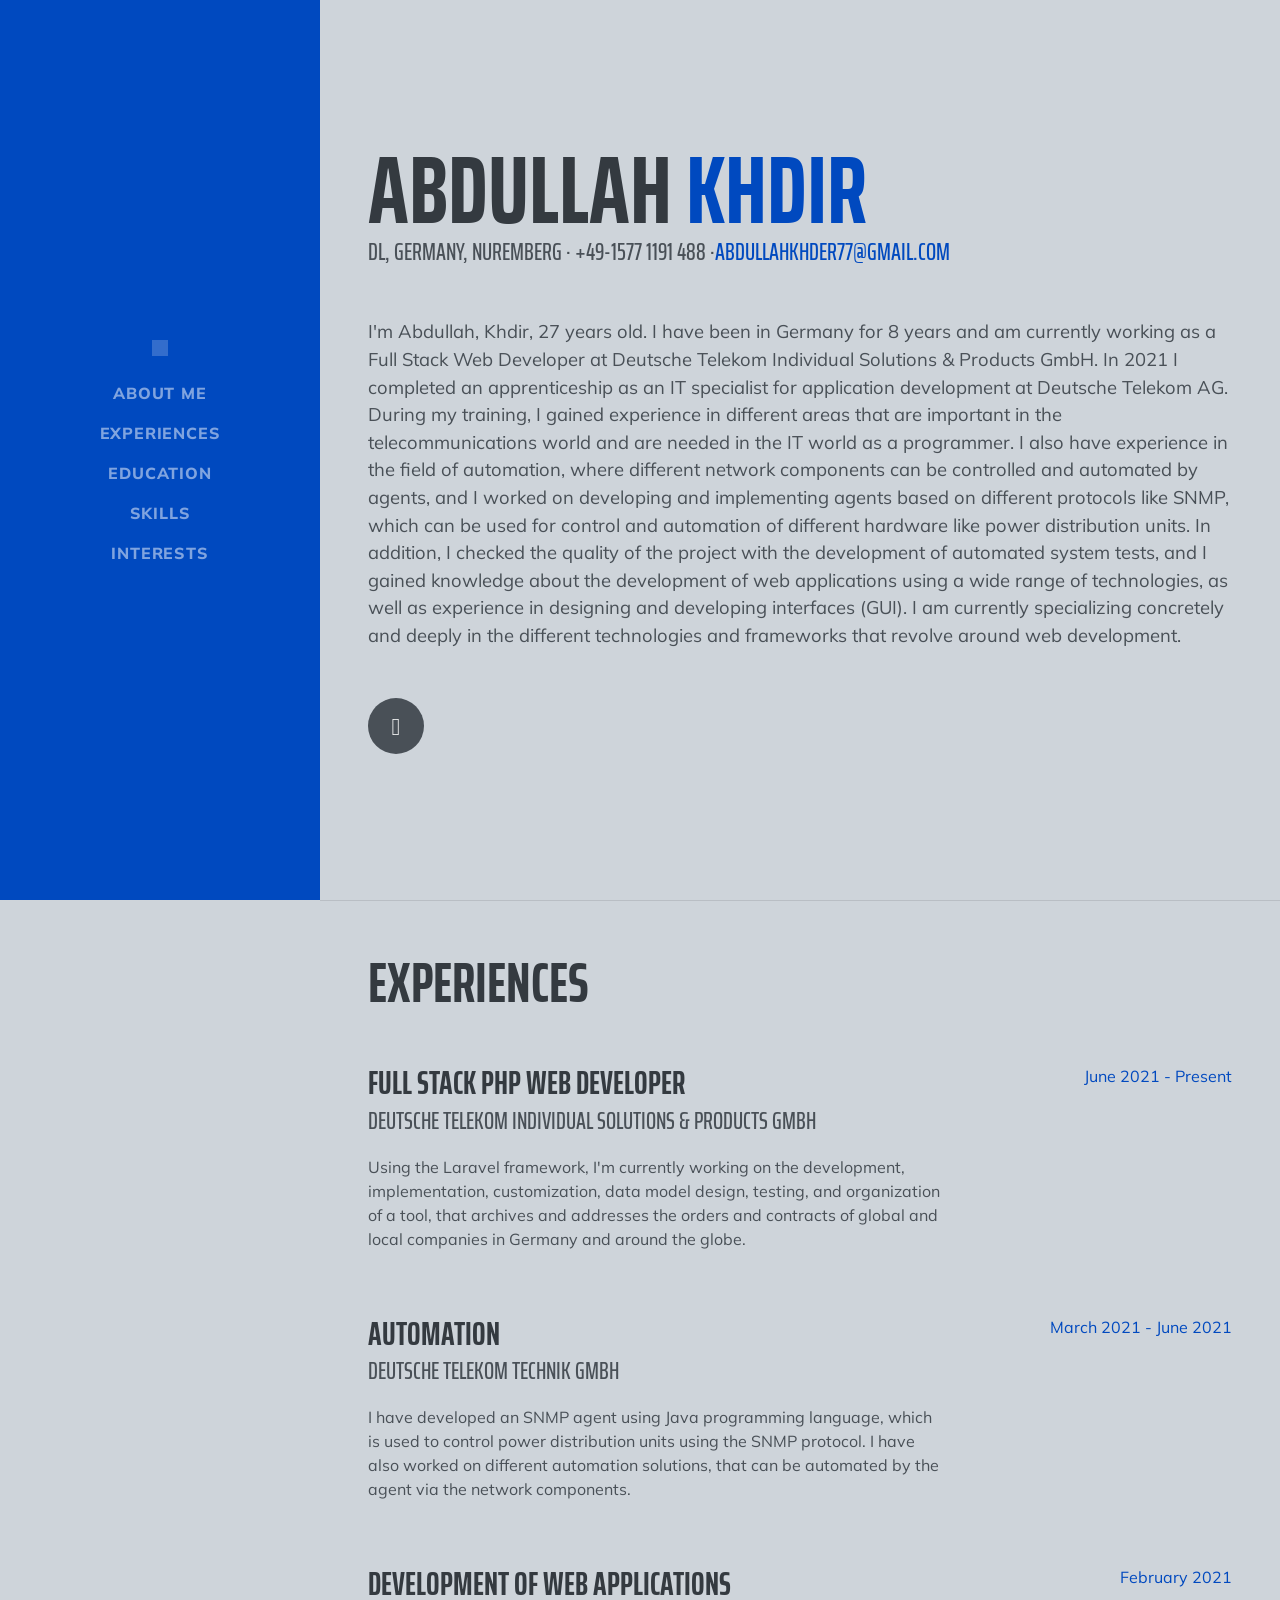
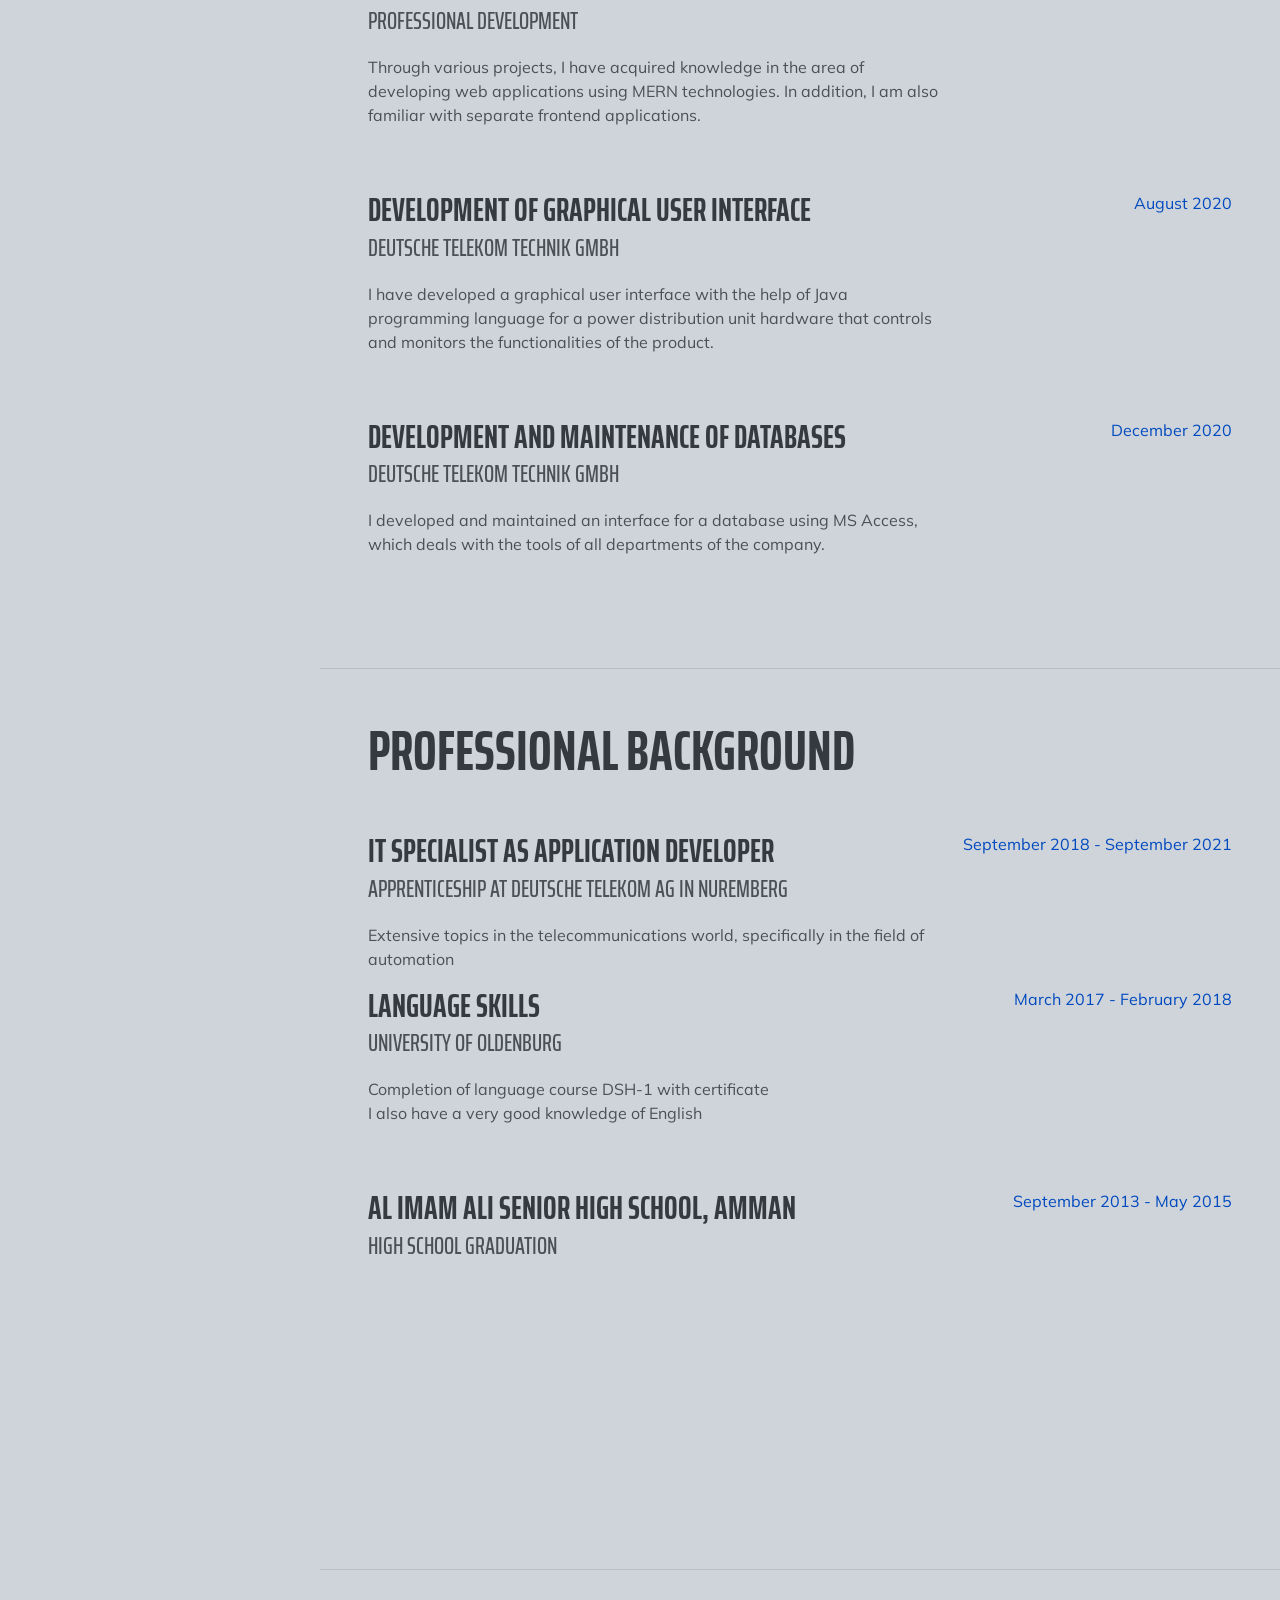
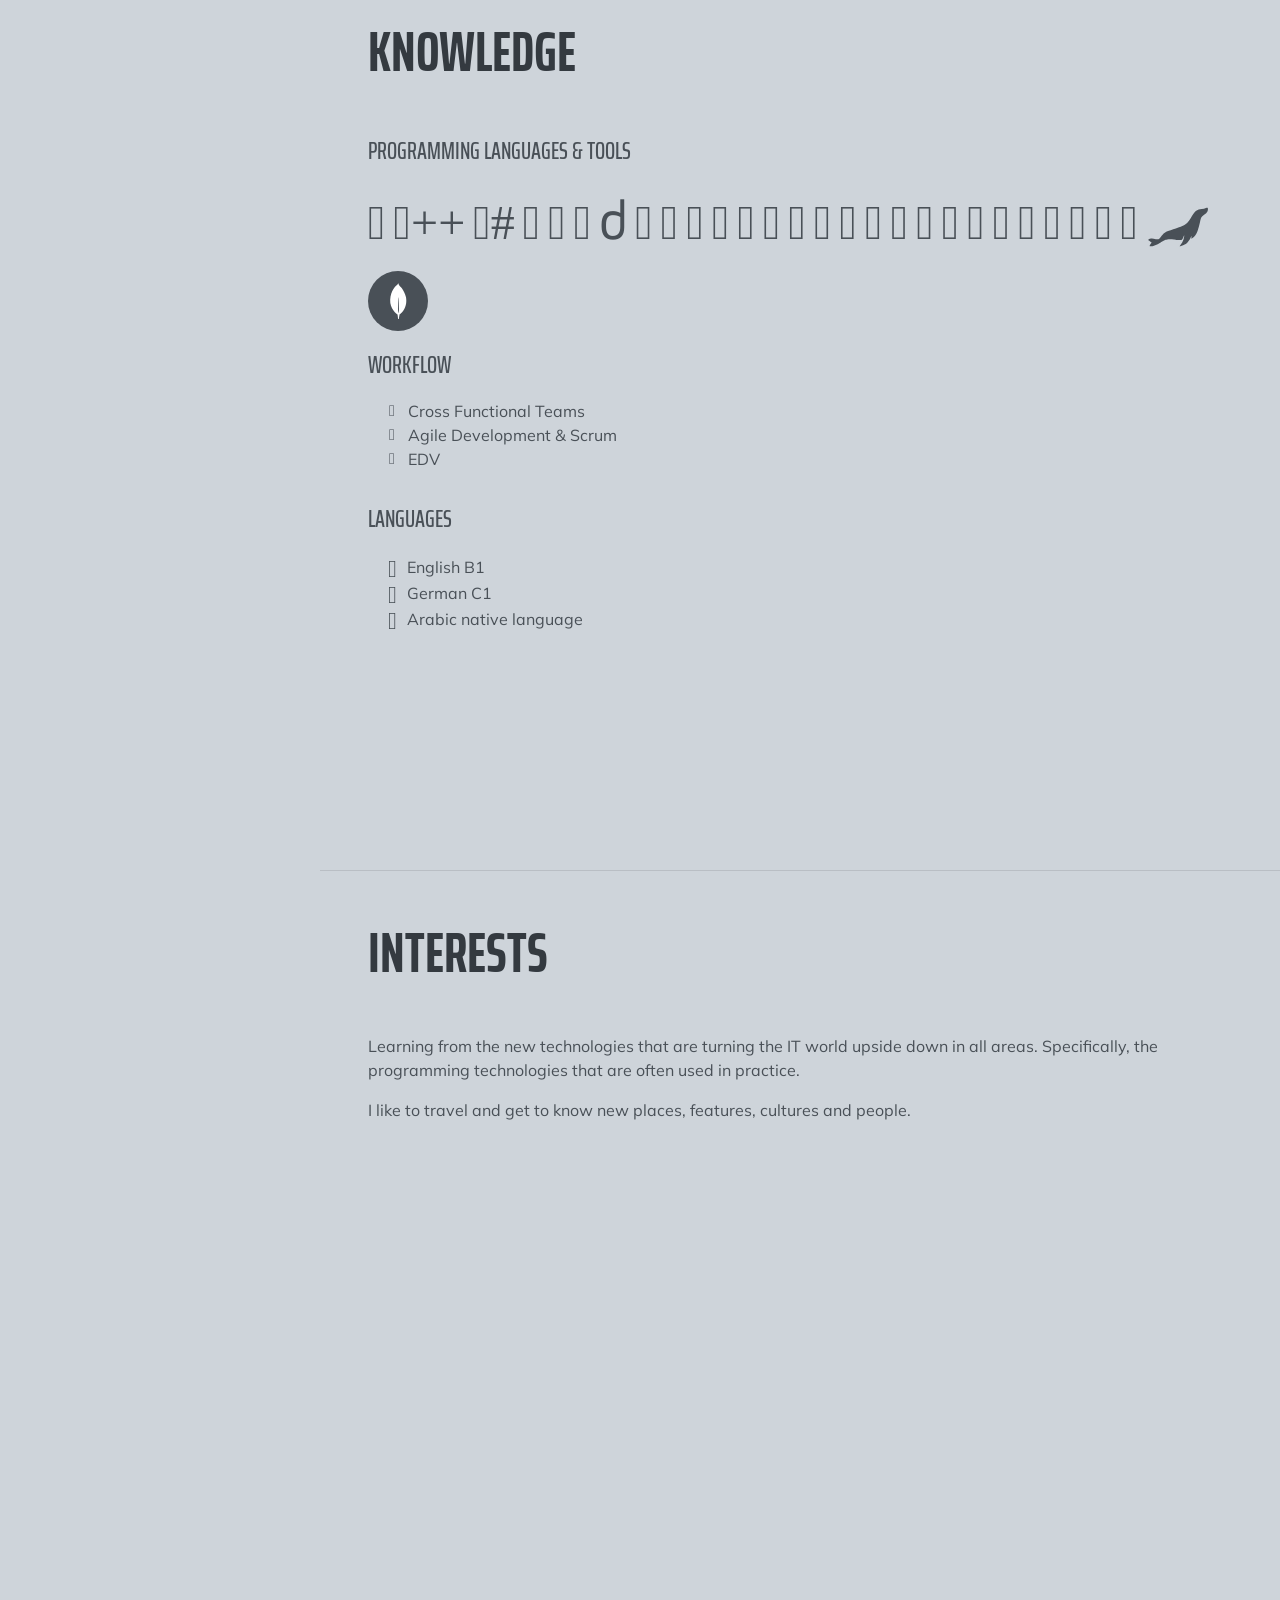
==== commit 833e4edc: "Updates" ====
--- a/index.html
+++ b/index.html
@@ -1,12 +1,12 @@
-<!DOCTYPE html><html lang="en"><head><meta charSet="utf-8"/><meta http-equiv="x-ua-compatible" content="ie=edge"/><meta name="viewport" content="width=device-width, initial-scale=1, shrink-to-fit=no"/><style data-href="/cv/styles.c8786a980fab086b824b.css" id="gatsby-global-css">@import url(https://fonts.googleapis.com/css?family=Saira+Extra+Condensed:500,700);@import url(https://fonts.googleapis.com/css?family=Muli:400,400i,800,800i);
+<!DOCTYPE html><html lang="en"><head><meta charSet="utf-8"/><meta http-equiv="x-ua-compatible" content="ie=edge"/><meta name="viewport" content="width=device-width, initial-scale=1, shrink-to-fit=no"/><style data-href="/cv/styles.2d919ca46ae45a5da258.css" id="gatsby-global-css">@import url(https://fonts.googleapis.com/css?family=Saira+Extra+Condensed:500,700);@import url(https://fonts.googleapis.com/css?family=Muli:400,400i,800,800i);
 /*!
  * Bootstrap v4.3.1 (https://getbootstrap.com/)
  * Copyright 2011-2019 The Bootstrap Authors
  * Copyright 2011-2019 Twitter, Inc.
  * Licensed under MIT (https://github.com/twbs/bootstrap/blob/master/LICENSE)
- */:root{--blue:#007bff;--indigo:#6610f2;--purple:#6f42c1;--pink:#e83e8c;--red:#dc3545;--orange:#fd7e14;--yellow:#ffc107;--green:#28a745;--teal:#20c997;--cyan:#17a2b8;--white:#fff;--gray:#6c757d;--gray-dark:#343a40;--primary:#007bff;--secondary:#6c757d;--success:#28a745;--info:#17a2b8;--warning:#ffc107;--danger:#dc3545;--light:#f8f9fa;--dark:#343a40;--breakpoint-xs:0;--breakpoint-sm:576px;--breakpoint-md:768px;--breakpoint-lg:992px;--breakpoint-xl:1200px;--font-family-sans-serif:-apple-system,BlinkMacSystemFont,"Segoe UI",Roboto,"Helvetica Neue",Arial,"Noto Sans",sans-serif,"Apple Color Emoji","Segoe UI Emoji","Segoe UI Symbol","Noto Color Emoji";--font-family-monospace:SFMono-Regular,Menlo,Monaco,Consolas,"Liberation Mono","Courier New",monospace}*,:after,:before{box-sizing:border-box}html{font-family:sans-serif;line-height:1.15;-webkit-text-size-adjust:100%;-webkit-tap-highlight-color:transparent}article,aside,figcaption,figure,footer,header,hgroup,main,nav,section{display:block}body{margin:0;font-family:-apple-system,BlinkMacSystemFont,Segoe UI,Roboto,Helvetica Neue,Arial,Noto Sans,sans-serif,Apple Color Emoji,Segoe UI Emoji,Segoe UI Symbol,Noto Color Emoji;font-size:1rem;font-weight:400;line-height:1.5;color:#212529;text-align:left;background-color:#fff}[tabindex="-1"]:focus{outline:0!important}hr{box-sizing:content-box;height:0;overflow:visible}h1,h2,h3,h4,h5,h6{margin-top:0;margin-bottom:.5rem}p{margin-top:0;margin-bottom:1rem}abbr[data-original-title],abbr[title]{text-decoration:underline;-webkit-text-decoration:underline dotted;text-decoration:underline dotted;cursor:help;border-bottom:0;-webkit-text-decoration-skip-ink:none;text-decoration-skip-ink:none}address{font-style:normal;line-height:inherit}address,dl,ol,ul{margin-bottom:1rem}dl,ol,ul{margin-top:0}ol ol,ol ul,ul ol,ul ul{margin-bottom:0}dt{font-weight:700}dd{margin-bottom:.5rem;margin-left:0}blockquote{margin:0 0 1rem}b,strong{font-weight:bolder}small{font-size:80%}sub,sup{position:relative;font-size:75%;line-height:0;vertical-align:baseline}sub{bottom:-.25em}sup{top:-.5em}a{color:#007bff;text-decoration:none;background-color:transparent}a:hover{color:#0056b3;text-decoration:underline}a:not([href]):not([tabindex]),a:not([href]):not([tabindex]):focus,a:not([href]):not([tabindex]):hover{color:inherit;text-decoration:none}a:not([href]):not([tabindex]):focus{outline:0}code,kbd,pre,samp{font-family:SFMono-Regular,Menlo,Monaco,Consolas,Liberation Mono,Courier New,monospace;font-size:1em}pre{margin-top:0;margin-bottom:1rem;overflow:auto}figure{margin:0 0 1rem}img{border-style:none}img,svg{vertical-align:middle}svg{overflow:hidden}table{border-collapse:collapse}caption{padding-top:.75rem;padding-bottom:.75rem;color:#6c757d;text-align:left;caption-side:bottom}th{text-align:inherit}label{display:inline-block;margin-bottom:.5rem}button{border-radius:0}button:focus{outline:1px dotted;outline:5px auto -webkit-focus-ring-color}button,input,optgroup,select,textarea{margin:0;font-family:inherit;font-size:inherit;line-height:inherit}button,input{overflow:visible}button,select{text-transform:none}select{word-wrap:normal}[type=button],[type=reset],[type=submit],button{-webkit-appearance:button}[type=button]:not(:disabled),[type=reset]:not(:disabled),[type=submit]:not(:disabled),button:not(:disabled){cursor:pointer}[type=button]::-moz-focus-inner,[type=reset]::-moz-focus-inner,[type=submit]::-moz-focus-inner,button::-moz-focus-inner{padding:0;border-style:none}input[type=checkbox],input[type=radio]{box-sizing:border-box;padding:0}input[type=date],input[type=datetime-local],input[type=month],input[type=time]{-webkit-appearance:listbox}textarea{overflow:auto;resize:vertical}fieldset{min-width:0;padding:0;margin:0;border:0}legend{display:block;width:100%;max-width:100%;padding:0;margin-bottom:.5rem;font-size:1.5rem;line-height:inherit;color:inherit;white-space:normal}progress{vertical-align:baseline}[type=number]::-webkit-inner-spin-button,[type=number]::-webkit-outer-spin-button{height:auto}[type=search]{outline-offset:-2px;-webkit-appearance:none}[type=search]::-webkit-search-decoration{-webkit-appearance:none}::-webkit-file-upload-button{font:inherit;-webkit-appearance:button}output{display:inline-block}summary{display:list-item;cursor:pointer}template{display:none}[hidden]{display:none!important}.h1,.h2,.h3,.h4,.h5,.h6,h1,h2,h3,h4,h5,h6{margin-bottom:.5rem;font-weight:500;line-height:1.2}.h1,h1{font-size:2.5rem}.h2,h2{font-size:2rem}.h3,h3{font-size:1.75rem}.h4,h4{font-size:1.5rem}.h5,h5{font-size:1.25rem}.h6,h6{font-size:1rem}.lead{font-size:1.25rem;font-weight:300}.display-1{font-size:6rem}.display-1,.display-2{font-weight:300;line-height:1.2}.display-2{font-size:5.5rem}.display-3{font-size:4.5rem}.display-3,.display-4{font-weight:300;line-height:1.2}.display-4{font-size:3.5rem}hr{margin-top:1rem;margin-bottom:1rem;border:0;border-top:1px solid rgba(0,0,0,.1)}.small,small{font-size:80%;font-weight:400}.mark,mark{padding:.2em;background-color:#fcf8e3}.list-inline,.list-unstyled{padding-left:0;list-style:none}.list-inline-item{display:inline-block}.list-inline-item:not(:last-child){margin-right:.5rem}.initialism{font-size:90%;text-transform:uppercase}.blockquote{margin-bottom:1rem;font-size:1.25rem}.blockquote-footer{display:block;font-size:80%;color:#6c757d}.blockquote-footer:before{content:"\2014\A0"}.img-fluid,.img-thumbnail{max-width:100%;height:auto}.img-thumbnail{padding:.25rem;background-color:#fff;border:1px solid #dee2e6;border-radius:.25rem}.figure{display:inline-block}.figure-img{margin-bottom:.5rem;line-height:1}.figure-caption{font-size:90%;color:#6c757d}code{font-size:87.5%;color:#e83e8c;word-break:break-word}a>code{color:inherit}kbd{padding:.2rem .4rem;font-size:87.5%;color:#fff;background-color:#212529;border-radius:.2rem}kbd kbd{padding:0;font-size:100%;font-weight:700}pre{display:block;font-size:87.5%;color:#212529}pre code{font-size:inherit;color:inherit;word-break:normal}.pre-scrollable{max-height:340px;overflow-y:scroll}.container{width:100%;padding-right:15px;padding-left:15px;margin-right:auto;margin-left:auto}@media (min-width:576px){.container{max-width:540px}}@media (min-width:768px){.container{max-width:720px}}@media (min-width:992px){.container{max-width:960px}}@media (min-width:1200px){.container{max-width:1140px}}.container-fluid{width:100%;padding-right:15px;padding-left:15px;margin-right:auto;margin-left:auto}.row{display:flex;flex-wrap:wrap;margin-right:-15px;margin-left:-15px}.no-gutters{margin-right:0;margin-left:0}.no-gutters>.col,.no-gutters>[class*=col-]{padding-right:0;padding-left:0}.col,.col-1,.col-2,.col-3,.col-4,.col-5,.col-6,.col-7,.col-8,.col-9,.col-10,.col-11,.col-12,.col-auto,.col-lg,.col-lg-1,.col-lg-2,.col-lg-3,.col-lg-4,.col-lg-5,.col-lg-6,.col-lg-7,.col-lg-8,.col-lg-9,.col-lg-10,.col-lg-11,.col-lg-12,.col-lg-auto,.col-md,.col-md-1,.col-md-2,.col-md-3,.col-md-4,.col-md-5,.col-md-6,.col-md-7,.col-md-8,.col-md-9,.col-md-10,.col-md-11,.col-md-12,.col-md-auto,.col-sm,.col-sm-1,.col-sm-2,.col-sm-3,.col-sm-4,.col-sm-5,.col-sm-6,.col-sm-7,.col-sm-8,.col-sm-9,.col-sm-10,.col-sm-11,.col-sm-12,.col-sm-auto,.col-xl,.col-xl-1,.col-xl-2,.col-xl-3,.col-xl-4,.col-xl-5,.col-xl-6,.col-xl-7,.col-xl-8,.col-xl-9,.col-xl-10,.col-xl-11,.col-xl-12,.col-xl-auto{position:relative;width:100%;padding-right:15px;padding-left:15px}.col{flex-basis:0;flex-grow:1;max-width:100%}.col-auto{flex:0 0 auto;width:auto;max-width:100%}.col-1{flex:0 0 8.333333%;max-width:8.333333%}.col-2{flex:0 0 16.666667%;max-width:16.666667%}.col-3{flex:0 0 25%;max-width:25%}.col-4{flex:0 0 33.333333%;max-width:33.333333%}.col-5{flex:0 0 41.666667%;max-width:41.666667%}.col-6{flex:0 0 50%;max-width:50%}.col-7{flex:0 0 58.333333%;max-width:58.333333%}.col-8{flex:0 0 66.666667%;max-width:66.666667%}.col-9{flex:0 0 75%;max-width:75%}.col-10{flex:0 0 83.333333%;max-width:83.333333%}.col-11{flex:0 0 91.666667%;max-width:91.666667%}.col-12{flex:0 0 100%;max-width:100%}.order-first{order:-1}.order-last{order:13}.order-0{order:0}.order-1{order:1}.order-2{order:2}.order-3{order:3}.order-4{order:4}.order-5{order:5}.order-6{order:6}.order-7{order:7}.order-8{order:8}.order-9{order:9}.order-10{order:10}.order-11{order:11}.order-12{order:12}.offset-1{margin-left:8.333333%}.offset-2{margin-left:16.666667%}.offset-3{margin-left:25%}.offset-4{margin-left:33.333333%}.offset-5{margin-left:41.666667%}.offset-6{margin-left:50%}.offset-7{margin-left:58.333333%}.offset-8{margin-left:66.666667%}.offset-9{margin-left:75%}.offset-10{margin-left:83.333333%}.offset-11{margin-left:91.666667%}@media (min-width:576px){.col-sm{flex-basis:0;flex-grow:1;max-width:100%}.col-sm-auto{flex:0 0 auto;width:auto;max-width:100%}.col-sm-1{flex:0 0 8.333333%;max-width:8.333333%}.col-sm-2{flex:0 0 16.666667%;max-width:16.666667%}.col-sm-3{flex:0 0 25%;max-width:25%}.col-sm-4{flex:0 0 33.333333%;max-width:33.333333%}.col-sm-5{flex:0 0 41.666667%;max-width:41.666667%}.col-sm-6{flex:0 0 50%;max-width:50%}.col-sm-7{flex:0 0 58.333333%;max-width:58.333333%}.col-sm-8{flex:0 0 66.666667%;max-width:66.666667%}.col-sm-9{flex:0 0 75%;max-width:75%}.col-sm-10{flex:0 0 83.333333%;max-width:83.333333%}.col-sm-11{flex:0 0 91.666667%;max-width:91.666667%}.col-sm-12{flex:0 0 100%;max-width:100%}.order-sm-first{order:-1}.order-sm-last{order:13}.order-sm-0{order:0}.order-sm-1{order:1}.order-sm-2{order:2}.order-sm-3{order:3}.order-sm-4{order:4}.order-sm-5{order:5}.order-sm-6{order:6}.order-sm-7{order:7}.order-sm-8{order:8}.order-sm-9{order:9}.order-sm-10{order:10}.order-sm-11{order:11}.order-sm-12{order:12}.offset-sm-0{margin-left:0}.offset-sm-1{margin-left:8.333333%}.offset-sm-2{margin-left:16.666667%}.offset-sm-3{margin-left:25%}.offset-sm-4{margin-left:33.333333%}.offset-sm-5{margin-left:41.666667%}.offset-sm-6{margin-left:50%}.offset-sm-7{margin-left:58.333333%}.offset-sm-8{margin-left:66.666667%}.offset-sm-9{margin-left:75%}.offset-sm-10{margin-left:83.333333%}.offset-sm-11{margin-left:91.666667%}}@media (min-width:768px){.col-md{flex-basis:0;flex-grow:1;max-width:100%}.col-md-auto{flex:0 0 auto;width:auto;max-width:100%}.col-md-1{flex:0 0 8.333333%;max-width:8.333333%}.col-md-2{flex:0 0 16.666667%;max-width:16.666667%}.col-md-3{flex:0 0 25%;max-width:25%}.col-md-4{flex:0 0 33.333333%;max-width:33.333333%}.col-md-5{flex:0 0 41.666667%;max-width:41.666667%}.col-md-6{flex:0 0 50%;max-width:50%}.col-md-7{flex:0 0 58.333333%;max-width:58.333333%}.col-md-8{flex:0 0 66.666667%;max-width:66.666667%}.col-md-9{flex:0 0 75%;max-width:75%}.col-md-10{flex:0 0 83.333333%;max-width:83.333333%}.col-md-11{flex:0 0 91.666667%;max-width:91.666667%}.col-md-12{flex:0 0 100%;max-width:100%}.order-md-first{order:-1}.order-md-last{order:13}.order-md-0{order:0}.order-md-1{order:1}.order-md-2{order:2}.order-md-3{order:3}.order-md-4{order:4}.order-md-5{order:5}.order-md-6{order:6}.order-md-7{order:7}.order-md-8{order:8}.order-md-9{order:9}.order-md-10{order:10}.order-md-11{order:11}.order-md-12{order:12}.offset-md-0{margin-left:0}.offset-md-1{margin-left:8.333333%}.offset-md-2{margin-left:16.666667%}.offset-md-3{margin-left:25%}.offset-md-4{margin-left:33.333333%}.offset-md-5{margin-left:41.666667%}.offset-md-6{margin-left:50%}.offset-md-7{margin-left:58.333333%}.offset-md-8{margin-left:66.666667%}.offset-md-9{margin-left:75%}.offset-md-10{margin-left:83.333333%}.offset-md-11{margin-left:91.666667%}}@media (min-width:992px){.col-lg{flex-basis:0;flex-grow:1;max-width:100%}.col-lg-auto{flex:0 0 auto;width:auto;max-width:100%}.col-lg-1{flex:0 0 8.333333%;max-width:8.333333%}.col-lg-2{flex:0 0 16.666667%;max-width:16.666667%}.col-lg-3{flex:0 0 25%;max-width:25%}.col-lg-4{flex:0 0 33.333333%;max-width:33.333333%}.col-lg-5{flex:0 0 41.666667%;max-width:41.666667%}.col-lg-6{flex:0 0 50%;max-width:50%}.col-lg-7{flex:0 0 58.333333%;max-width:58.333333%}.col-lg-8{flex:0 0 66.666667%;max-width:66.666667%}.col-lg-9{flex:0 0 75%;max-width:75%}.col-lg-10{flex:0 0 83.333333%;max-width:83.333333%}.col-lg-11{flex:0 0 91.666667%;max-width:91.666667%}.col-lg-12{flex:0 0 100%;max-width:100%}.order-lg-first{order:-1}.order-lg-last{order:13}.order-lg-0{order:0}.order-lg-1{order:1}.order-lg-2{order:2}.order-lg-3{order:3}.order-lg-4{order:4}.order-lg-5{order:5}.order-lg-6{order:6}.order-lg-7{order:7}.order-lg-8{order:8}.order-lg-9{order:9}.order-lg-10{order:10}.order-lg-11{order:11}.order-lg-12{order:12}.offset-lg-0{margin-left:0}.offset-lg-1{margin-left:8.333333%}.offset-lg-2{margin-left:16.666667%}.offset-lg-3{margin-left:25%}.offset-lg-4{margin-left:33.333333%}.offset-lg-5{margin-left:41.666667%}.offset-lg-6{margin-left:50%}.offset-lg-7{margin-left:58.333333%}.offset-lg-8{margin-left:66.666667%}.offset-lg-9{margin-left:75%}.offset-lg-10{margin-left:83.333333%}.offset-lg-11{margin-left:91.666667%}}@media (min-width:1200px){.col-xl{flex-basis:0;flex-grow:1;max-width:100%}.col-xl-auto{flex:0 0 auto;width:auto;max-width:100%}.col-xl-1{flex:0 0 8.333333%;max-width:8.333333%}.col-xl-2{flex:0 0 16.666667%;max-width:16.666667%}.col-xl-3{flex:0 0 25%;max-width:25%}.col-xl-4{flex:0 0 33.333333%;max-width:33.333333%}.col-xl-5{flex:0 0 41.666667%;max-width:41.666667%}.col-xl-6{flex:0 0 50%;max-width:50%}.col-xl-7{flex:0 0 58.333333%;max-width:58.333333%}.col-xl-8{flex:0 0 66.666667%;max-width:66.666667%}.col-xl-9{flex:0 0 75%;max-width:75%}.col-xl-10{flex:0 0 83.333333%;max-width:83.333333%}.col-xl-11{flex:0 0 91.666667%;max-width:91.666667%}.col-xl-12{flex:0 0 100%;max-width:100%}.order-xl-first{order:-1}.order-xl-last{order:13}.order-xl-0{order:0}.order-xl-1{order:1}.order-xl-2{order:2}.order-xl-3{order:3}.order-xl-4{order:4}.order-xl-5{order:5}.order-xl-6{order:6}.order-xl-7{order:7}.order-xl-8{order:8}.order-xl-9{order:9}.order-xl-10{order:10}.order-xl-11{order:11}.order-xl-12{order:12}.offset-xl-0{margin-left:0}.offset-xl-1{margin-left:8.333333%}.offset-xl-2{margin-left:16.666667%}.offset-xl-3{margin-left:25%}.offset-xl-4{margin-left:33.333333%}.offset-xl-5{margin-left:41.666667%}.offset-xl-6{margin-left:50%}.offset-xl-7{margin-left:58.333333%}.offset-xl-8{margin-left:66.666667%}.offset-xl-9{margin-left:75%}.offset-xl-10{margin-left:83.333333%}.offset-xl-11{margin-left:91.666667%}}.table{width:100%;margin-bottom:1rem;color:#212529}.table td,.table th{padding:.75rem;vertical-align:top;border-top:1px solid #dee2e6}.table thead th{vertical-align:bottom;border-bottom:2px solid #dee2e6}.table tbody+tbody{border-top:2px solid #dee2e6}.table-sm td,.table-sm th{padding:.3rem}.table-bordered,.table-bordered td,.table-bordered th{border:1px solid #dee2e6}.table-bordered thead td,.table-bordered thead th{border-bottom-width:2px}.table-borderless tbody+tbody,.table-borderless td,.table-borderless th,.table-borderless thead th{border:0}.table-striped tbody tr:nth-of-type(odd){background-color:rgba(0,0,0,.05)}.table-hover tbody tr:hover{color:#212529;background-color:rgba(0,0,0,.075)}.table-primary,.table-primary>td,.table-primary>th{background-color:#b8daff}.table-primary tbody+tbody,.table-primary td,.table-primary th,.table-primary thead th{border-color:#7abaff}.table-hover .table-primary:hover,.table-hover .table-primary:hover>td,.table-hover .table-primary:hover>th{background-color:#9fcdff}.table-secondary,.table-secondary>td,.table-secondary>th{background-color:#d6d8db}.table-secondary tbody+tbody,.table-secondary td,.table-secondary th,.table-secondary thead th{border-color:#b3b7bb}.table-hover .table-secondary:hover,.table-hover .table-secondary:hover>td,.table-hover .table-secondary:hover>th{background-color:#c8cbcf}.table-success,.table-success>td,.table-success>th{background-color:#c3e6cb}.table-success tbody+tbody,.table-success td,.table-success th,.table-success thead th{border-color:#8fd19e}.table-hover .table-success:hover,.table-hover .table-success:hover>td,.table-hover .table-success:hover>th{background-color:#b1dfbb}.table-info,.table-info>td,.table-info>th{background-color:#bee5eb}.table-info tbody+tbody,.table-info td,.table-info th,.table-info thead th{border-color:#86cfda}.table-hover .table-info:hover,.table-hover .table-info:hover>td,.table-hover .table-info:hover>th{background-color:#abdde5}.table-warning,.table-warning>td,.table-warning>th{background-color:#ffeeba}.table-warning tbody+tbody,.table-warning td,.table-warning th,.table-warning thead th{border-color:#ffdf7e}.table-hover .table-warning:hover,.table-hover .table-warning:hover>td,.table-hover .table-warning:hover>th{background-color:#ffe8a1}.table-danger,.table-danger>td,.table-danger>th{background-color:#f5c6cb}.table-danger tbody+tbody,.table-danger td,.table-danger th,.table-danger thead th{border-color:#ed969e}.table-hover .table-danger:hover,.table-hover .table-danger:hover>td,.table-hover .table-danger:hover>th{background-color:#f1b0b7}.table-light,.table-light>td,.table-light>th{background-color:#fdfdfe}.table-light tbody+tbody,.table-light td,.table-light th,.table-light thead th{border-color:#fbfcfc}.table-hover .table-light:hover,.table-hover .table-light:hover>td,.table-hover .table-light:hover>th{background-color:#ececf6}.table-dark,.table-dark>td,.table-dark>th{background-color:#c6c8ca}.table-dark tbody+tbody,.table-dark td,.table-dark th,.table-dark thead th{border-color:#95999c}.table-hover .table-dark:hover,.table-hover .table-dark:hover>td,.table-hover .table-dark:hover>th{background-color:#b9bbbe}.table-active,.table-active>td,.table-active>th,.table-hover .table-active:hover,.table-hover .table-active:hover>td,.table-hover .table-active:hover>th{background-color:rgba(0,0,0,.075)}.table .thead-dark th{color:#fff;background-color:#343a40;border-color:#454d55}.table .thead-light th{color:#495057;background-color:#e9ecef;border-color:#dee2e6}.table-dark{color:#fff;background-color:#343a40}.table-dark td,.table-dark th,.table-dark thead th{border-color:#454d55}.table-dark.table-bordered{border:0}.table-dark.table-striped tbody tr:nth-of-type(odd){background-color:hsla(0,0%,100%,.05)}.table-dark.table-hover tbody tr:hover{color:#fff;background-color:hsla(0,0%,100%,.075)}@media (max-width:575.98px){.table-responsive-sm{display:block;width:100%;overflow-x:auto;-webkit-overflow-scrolling:touch}.table-responsive-sm>.table-bordered{border:0}}@media (max-width:767.98px){.table-responsive-md{display:block;width:100%;overflow-x:auto;-webkit-overflow-scrolling:touch}.table-responsive-md>.table-bordered{border:0}}@media (max-width:991.98px){.table-responsive-lg{display:block;width:100%;overflow-x:auto;-webkit-overflow-scrolling:touch}.table-responsive-lg>.table-bordered{border:0}}@media (max-width:1199.98px){.table-responsive-xl{display:block;width:100%;overflow-x:auto;-webkit-overflow-scrolling:touch}.table-responsive-xl>.table-bordered{border:0}}.table-responsive{display:block;width:100%;overflow-x:auto;-webkit-overflow-scrolling:touch}.table-responsive>.table-bordered{border:0}.form-control{display:block;width:100%;height:calc(1.5em + .75rem + 2px);padding:.375rem .75rem;font-size:1rem;font-weight:400;line-height:1.5;color:#495057;background-color:#fff;background-clip:padding-box;border:1px solid #ced4da;border-radius:.25rem;transition:border-color .15s ease-in-out,box-shadow .15s ease-in-out}@media (prefers-reduced-motion:reduce){.form-control{transition:none}}.form-control::-ms-expand{background-color:transparent;border:0}.form-control:focus{color:#495057;background-color:#fff;border-color:#80bdff;outline:0;box-shadow:0 0 0 .2rem rgba(0,123,255,.25)}.form-control::placeholder{color:#6c757d;opacity:1}.form-control:disabled,.form-control[readonly]{background-color:#e9ecef;opacity:1}select.form-control:focus::-ms-value{color:#495057;background-color:#fff}.form-control-file,.form-control-range{display:block;width:100%}.col-form-label{padding-top:calc(.375rem + 1px);padding-bottom:calc(.375rem + 1px);margin-bottom:0;font-size:inherit;line-height:1.5}.col-form-label-lg{padding-top:calc(.5rem + 1px);padding-bottom:calc(.5rem + 1px);font-size:1.25rem;line-height:1.5}.col-form-label-sm{padding-top:calc(.25rem + 1px);padding-bottom:calc(.25rem + 1px);font-size:.875rem;line-height:1.5}.form-control-plaintext{display:block;width:100%;padding-top:.375rem;padding-bottom:.375rem;margin-bottom:0;line-height:1.5;color:#212529;background-color:transparent;border:solid transparent;border-width:1px 0}.form-control-plaintext.form-control-lg,.form-control-plaintext.form-control-sm{padding-right:0;padding-left:0}.form-control-sm{height:calc(1.5em + .5rem + 2px);padding:.25rem .5rem;font-size:.875rem;line-height:1.5;border-radius:.2rem}.form-control-lg{height:calc(1.5em + 1rem + 2px);padding:.5rem 1rem;font-size:1.25rem;line-height:1.5;border-radius:.3rem}select.form-control[multiple],select.form-control[size],textarea.form-control{height:auto}.form-group{margin-bottom:1rem}.form-text{display:block;margin-top:.25rem}.form-row{display:flex;flex-wrap:wrap;margin-right:-5px;margin-left:-5px}.form-row>.col,.form-row>[class*=col-]{padding-right:5px;padding-left:5px}.form-check{position:relative;display:block;padding-left:1.25rem}.form-check-input{position:absolute;margin-top:.3rem;margin-left:-1.25rem}.form-check-input:disabled~.form-check-label{color:#6c757d}.form-check-label{margin-bottom:0}.form-check-inline{display:inline-flex;align-items:center;padding-left:0;margin-right:.75rem}.form-check-inline .form-check-input{position:static;margin-top:0;margin-right:.3125rem;margin-left:0}.valid-feedback{display:none;width:100%;margin-top:.25rem;font-size:80%;color:#28a745}.valid-tooltip{position:absolute;top:100%;z-index:5;display:none;max-width:100%;padding:.25rem .5rem;margin-top:.1rem;font-size:.875rem;line-height:1.5;color:#fff;background-color:rgba(40,167,69,.9);border-radius:.25rem}.form-control.is-valid,.was-validated .form-control:valid{border-color:#28a745;padding-right:calc(1.5em + .75rem);background-image:url("data:image/svg+xml;charset=utf-8,%3Csvg xmlns='http://www.w3.org/2000/svg' viewBox='0 0 8 8'%3E%3Cpath fill='%2328a745' d='M2.3 6.73L.6 4.53c-.4-1.04.46-1.4 1.1-.8l1.1 1.4 3.4-3.8c.6-.63 1.6-.27 1.2.7l-4 4.6c-.43.5-.8.4-1.1.1z'/%3E%3C/svg%3E");background-repeat:no-repeat;background-position:100% calc(.375em + .1875rem);background-size:calc(.75em + .375rem) calc(.75em + .375rem)}.form-control.is-valid:focus,.was-validated .form-control:valid:focus{border-color:#28a745;box-shadow:0 0 0 .2rem rgba(40,167,69,.25)}.form-control.is-valid~.valid-feedback,.form-control.is-valid~.valid-tooltip,.was-validated .form-control:valid~.valid-feedback,.was-validated .form-control:valid~.valid-tooltip{display:block}.was-validated textarea.form-control:valid,textarea.form-control.is-valid{padding-right:calc(1.5em + .75rem);background-position:top calc(.375em + .1875rem) right calc(.375em + .1875rem)}.custom-select.is-valid,.was-validated .custom-select:valid{border-color:#28a745;padding-right:calc(.75em + 2.3125rem);background:url("data:image/svg+xml;charset=utf-8,%3Csvg xmlns='http://www.w3.org/2000/svg' viewBox='0 0 4 5'%3E%3Cpath fill='%23343a40' d='M2 0L0 2h4zm0 5L0 3h4z'/%3E%3C/svg%3E") no-repeat right .75rem center/8px 10px,url("data:image/svg+xml;charset=utf-8,%3Csvg xmlns='http://www.w3.org/2000/svg' viewBox='0 0 8 8'%3E%3Cpath fill='%2328a745' d='M2.3 6.73L.6 4.53c-.4-1.04.46-1.4 1.1-.8l1.1 1.4 3.4-3.8c.6-.63 1.6-.27 1.2.7l-4 4.6c-.43.5-.8.4-1.1.1z'/%3E%3C/svg%3E") #fff no-repeat center right 1.75rem/calc(.75em + .375rem) calc(.75em + .375rem)}.custom-select.is-valid:focus,.was-validated .custom-select:valid:focus{border-color:#28a745;box-shadow:0 0 0 .2rem rgba(40,167,69,.25)}.custom-select.is-valid~.valid-feedback,.custom-select.is-valid~.valid-tooltip,.form-control-file.is-valid~.valid-feedback,.form-control-file.is-valid~.valid-tooltip,.was-validated .custom-select:valid~.valid-feedback,.was-validated .custom-select:valid~.valid-tooltip,.was-validated .form-control-file:valid~.valid-feedback,.was-validated .form-control-file:valid~.valid-tooltip{display:block}.form-check-input.is-valid~.form-check-label,.was-validated .form-check-input:valid~.form-check-label{color:#28a745}.form-check-input.is-valid~.valid-feedback,.form-check-input.is-valid~.valid-tooltip,.was-validated .form-check-input:valid~.valid-feedback,.was-validated .form-check-input:valid~.valid-tooltip{display:block}.custom-control-input.is-valid~.custom-control-label,.was-validated .custom-control-input:valid~.custom-control-label{color:#28a745}.custom-control-input.is-valid~.custom-control-label:before,.was-validated .custom-control-input:valid~.custom-control-label:before{border-color:#28a745}.custom-control-input.is-valid~.valid-feedback,.custom-control-input.is-valid~.valid-tooltip,.was-validated .custom-control-input:valid~.valid-feedback,.was-validated .custom-control-input:valid~.valid-tooltip{display:block}.custom-control-input.is-valid:checked~.custom-control-label:before,.was-validated .custom-control-input:valid:checked~.custom-control-label:before{border-color:#34ce57;background-color:#34ce57}.custom-control-input.is-valid:focus~.custom-control-label:before,.was-validated .custom-control-input:valid:focus~.custom-control-label:before{box-shadow:0 0 0 .2rem rgba(40,167,69,.25)}.custom-control-input.is-valid:focus:not(:checked)~.custom-control-label:before,.custom-file-input.is-valid~.custom-file-label,.was-validated .custom-control-input:valid:focus:not(:checked)~.custom-control-label:before,.was-validated .custom-file-input:valid~.custom-file-label{border-color:#28a745}.custom-file-input.is-valid~.valid-feedback,.custom-file-input.is-valid~.valid-tooltip,.was-validated .custom-file-input:valid~.valid-feedback,.was-validated .custom-file-input:valid~.valid-tooltip{display:block}.custom-file-input.is-valid:focus~.custom-file-label,.was-validated .custom-file-input:valid:focus~.custom-file-label{border-color:#28a745;box-shadow:0 0 0 .2rem rgba(40,167,69,.25)}.invalid-feedback{display:none;width:100%;margin-top:.25rem;font-size:80%;color:#dc3545}.invalid-tooltip{position:absolute;top:100%;z-index:5;display:none;max-width:100%;padding:.25rem .5rem;margin-top:.1rem;font-size:.875rem;line-height:1.5;color:#fff;background-color:rgba(220,53,69,.9);border-radius:.25rem}.form-control.is-invalid,.was-validated .form-control:invalid{border-color:#dc3545;padding-right:calc(1.5em + .75rem);background-image:url("data:image/svg+xml;charset=utf-8,%3Csvg xmlns='http://www.w3.org/2000/svg' fill='%23dc3545' viewBox='-2 -2 7 7'%3E%3Cpath stroke='%23dc3545' d='M0 0l3 3m0-3L0 3'/%3E%3Ccircle r='.5'/%3E%3Ccircle cx='3' r='.5'/%3E%3Ccircle cy='3' r='.5'/%3E%3Ccircle cx='3' cy='3' r='.5'/%3E%3C/svg%3E");background-repeat:no-repeat;background-position:100% calc(.375em + .1875rem);background-size:calc(.75em + .375rem) calc(.75em + .375rem)}.form-control.is-invalid:focus,.was-validated .form-control:invalid:focus{border-color:#dc3545;box-shadow:0 0 0 .2rem rgba(220,53,69,.25)}.form-control.is-invalid~.invalid-feedback,.form-control.is-invalid~.invalid-tooltip,.was-validated .form-control:invalid~.invalid-feedback,.was-validated .form-control:invalid~.invalid-tooltip{display:block}.was-validated textarea.form-control:invalid,textarea.form-control.is-invalid{padding-right:calc(1.5em + .75rem);background-position:top calc(.375em + .1875rem) right calc(.375em + .1875rem)}.custom-select.is-invalid,.was-validated .custom-select:invalid{border-color:#dc3545;padding-right:calc(.75em + 2.3125rem);background:url("data:image/svg+xml;charset=utf-8,%3Csvg xmlns='http://www.w3.org/2000/svg' viewBox='0 0 4 5'%3E%3Cpath fill='%23343a40' d='M2 0L0 2h4zm0 5L0 3h4z'/%3E%3C/svg%3E") no-repeat right .75rem center/8px 10px,url("data:image/svg+xml;charset=utf-8,%3Csvg xmlns='http://www.w3.org/2000/svg' fill='%23dc3545' viewBox='-2 -2 7 7'%3E%3Cpath stroke='%23dc3545' d='M0 0l3 3m0-3L0 3'/%3E%3Ccircle r='.5'/%3E%3Ccircle cx='3' r='.5'/%3E%3Ccircle cy='3' r='.5'/%3E%3Ccircle cx='3' cy='3' r='.5'/%3E%3C/svg%3E") #fff no-repeat center right 1.75rem/calc(.75em + .375rem) calc(.75em + .375rem)}.custom-select.is-invalid:focus,.was-validated .custom-select:invalid:focus{border-color:#dc3545;box-shadow:0 0 0 .2rem rgba(220,53,69,.25)}.custom-select.is-invalid~.invalid-feedback,.custom-select.is-invalid~.invalid-tooltip,.form-control-file.is-invalid~.invalid-feedback,.form-control-file.is-invalid~.invalid-tooltip,.was-validated .custom-select:invalid~.invalid-feedback,.was-validated .custom-select:invalid~.invalid-tooltip,.was-validated .form-control-file:invalid~.invalid-feedback,.was-validated .form-control-file:invalid~.invalid-tooltip{display:block}.form-check-input.is-invalid~.form-check-label,.was-validated .form-check-input:invalid~.form-check-label{color:#dc3545}.form-check-input.is-invalid~.invalid-feedback,.form-check-input.is-invalid~.invalid-tooltip,.was-validated .form-check-input:invalid~.invalid-feedback,.was-validated .form-check-input:invalid~.invalid-tooltip{display:block}.custom-control-input.is-invalid~.custom-control-label,.was-validated .custom-control-input:invalid~.custom-control-label{color:#dc3545}.custom-control-input.is-invalid~.custom-control-label:before,.was-validated .custom-control-input:invalid~.custom-control-label:before{border-color:#dc3545}.custom-control-input.is-invalid~.invalid-feedback,.custom-control-input.is-invalid~.invalid-tooltip,.was-validated .custom-control-input:invalid~.invalid-feedback,.was-validated .custom-control-input:invalid~.invalid-tooltip{display:block}.custom-control-input.is-invalid:checked~.custom-control-label:before,.was-validated .custom-control-input:invalid:checked~.custom-control-label:before{border-color:#e4606d;background-color:#e4606d}.custom-control-input.is-invalid:focus~.custom-control-label:before,.was-validated .custom-control-input:invalid:focus~.custom-control-label:before{box-shadow:0 0 0 .2rem rgba(220,53,69,.25)}.custom-control-input.is-invalid:focus:not(:checked)~.custom-control-label:before,.custom-file-input.is-invalid~.custom-file-label,.was-validated .custom-control-input:invalid:focus:not(:checked)~.custom-control-label:before,.was-validated .custom-file-input:invalid~.custom-file-label{border-color:#dc3545}.custom-file-input.is-invalid~.invalid-feedback,.custom-file-input.is-invalid~.invalid-tooltip,.was-validated .custom-file-input:invalid~.invalid-feedback,.was-validated .custom-file-input:invalid~.invalid-tooltip{display:block}.custom-file-input.is-invalid:focus~.custom-file-label,.was-validated .custom-file-input:invalid:focus~.custom-file-label{border-color:#dc3545;box-shadow:0 0 0 .2rem rgba(220,53,69,.25)}.form-inline{display:flex;flex-flow:row wrap;align-items:center}.form-inline .form-check{width:100%}@media (min-width:576px){.form-inline label{justify-content:center}.form-inline .form-group,.form-inline label{display:flex;align-items:center;margin-bottom:0}.form-inline .form-group{flex:0 0 auto;flex-flow:row wrap}.form-inline .form-control{display:inline-block;width:auto;vertical-align:middle}.form-inline .form-control-plaintext{display:inline-block}.form-inline .custom-select,.form-inline .input-group{width:auto}.form-inline .form-check{display:flex;align-items:center;justify-content:center;width:auto;padding-left:0}.form-inline .form-check-input{position:relative;flex-shrink:0;margin-top:0;margin-right:.25rem;margin-left:0}.form-inline .custom-control{align-items:center;justify-content:center}.form-inline .custom-control-label{margin-bottom:0}}.btn{display:inline-block;font-weight:400;color:#212529;text-align:center;vertical-align:middle;-webkit-user-select:none;user-select:none;background-color:transparent;border:1px solid transparent;padding:.375rem .75rem;font-size:1rem;line-height:1.5;border-radius:.25rem;transition:color .15s ease-in-out,background-color .15s ease-in-out,border-color .15s ease-in-out,box-shadow .15s ease-in-out}@media (prefers-reduced-motion:reduce){.btn{transition:none}}.btn:hover{color:#212529;text-decoration:none}.btn.focus,.btn:focus{outline:0;box-shadow:0 0 0 .2rem rgba(0,123,255,.25)}.btn.disabled,.btn:disabled{opacity:.65}a.btn.disabled,fieldset:disabled a.btn{pointer-events:none}.btn-primary{color:#fff;background-color:#007bff;border-color:#007bff}.btn-primary:hover{color:#fff;background-color:#0069d9;border-color:#0062cc}.btn-primary.focus,.btn-primary:focus{box-shadow:0 0 0 .2rem rgba(38,143,255,.5)}.btn-primary.disabled,.btn-primary:disabled{color:#fff;background-color:#007bff;border-color:#007bff}.btn-primary:not(:disabled):not(.disabled).active,.btn-primary:not(:disabled):not(.disabled):active,.show>.btn-primary.dropdown-toggle{color:#fff;background-color:#0062cc;border-color:#005cbf}.btn-primary:not(:disabled):not(.disabled).active:focus,.btn-primary:not(:disabled):not(.disabled):active:focus,.show>.btn-primary.dropdown-toggle:focus{box-shadow:0 0 0 .2rem rgba(38,143,255,.5)}.btn-secondary{color:#fff;background-color:#6c757d;border-color:#6c757d}.btn-secondary:hover{color:#fff;background-color:#5a6268;border-color:#545b62}.btn-secondary.focus,.btn-secondary:focus{box-shadow:0 0 0 .2rem rgba(130,138,145,.5)}.btn-secondary.disabled,.btn-secondary:disabled{color:#fff;background-color:#6c757d;border-color:#6c757d}.btn-secondary:not(:disabled):not(.disabled).active,.btn-secondary:not(:disabled):not(.disabled):active,.show>.btn-secondary.dropdown-toggle{color:#fff;background-color:#545b62;border-color:#4e555b}.btn-secondary:not(:disabled):not(.disabled).active:focus,.btn-secondary:not(:disabled):not(.disabled):active:focus,.show>.btn-secondary.dropdown-toggle:focus{box-shadow:0 0 0 .2rem rgba(130,138,145,.5)}.btn-success{color:#fff;background-color:#28a745;border-color:#28a745}.btn-success:hover{color:#fff;background-color:#218838;border-color:#1e7e34}.btn-success.focus,.btn-success:focus{box-shadow:0 0 0 .2rem rgba(72,180,97,.5)}.btn-success.disabled,.btn-success:disabled{color:#fff;background-color:#28a745;border-color:#28a745}.btn-success:not(:disabled):not(.disabled).active,.btn-success:not(:disabled):not(.disabled):active,.show>.btn-success.dropdown-toggle{color:#fff;background-color:#1e7e34;border-color:#1c7430}.btn-success:not(:disabled):not(.disabled).active:focus,.btn-success:not(:disabled):not(.disabled):active:focus,.show>.btn-success.dropdown-toggle:focus{box-shadow:0 0 0 .2rem rgba(72,180,97,.5)}.btn-info{color:#fff;background-color:#17a2b8;border-color:#17a2b8}.btn-info:hover{color:#fff;background-color:#138496;border-color:#117a8b}.btn-info.focus,.btn-info:focus{box-shadow:0 0 0 .2rem rgba(58,176,195,.5)}.btn-info.disabled,.btn-info:disabled{color:#fff;background-color:#17a2b8;border-color:#17a2b8}.btn-info:not(:disabled):not(.disabled).active,.btn-info:not(:disabled):not(.disabled):active,.show>.btn-info.dropdown-toggle{color:#fff;background-color:#117a8b;border-color:#10707f}.btn-info:not(:disabled):not(.disabled).active:focus,.btn-info:not(:disabled):not(.disabled):active:focus,.show>.btn-info.dropdown-toggle:focus{box-shadow:0 0 0 .2rem rgba(58,176,195,.5)}.btn-warning{color:#212529;background-color:#ffc107;border-color:#ffc107}.btn-warning:hover{color:#212529;background-color:#e0a800;border-color:#d39e00}.btn-warning.focus,.btn-warning:focus{box-shadow:0 0 0 .2rem rgba(222,170,12,.5)}.btn-warning.disabled,.btn-warning:disabled{color:#212529;background-color:#ffc107;border-color:#ffc107}.btn-warning:not(:disabled):not(.disabled).active,.btn-warning:not(:disabled):not(.disabled):active,.show>.btn-warning.dropdown-toggle{color:#212529;background-color:#d39e00;border-color:#c69500}.btn-warning:not(:disabled):not(.disabled).active:focus,.btn-warning:not(:disabled):not(.disabled):active:focus,.show>.btn-warning.dropdown-toggle:focus{box-shadow:0 0 0 .2rem rgba(222,170,12,.5)}.btn-danger{color:#fff;background-color:#dc3545;border-color:#dc3545}.btn-danger:hover{color:#fff;background-color:#c82333;border-color:#bd2130}.btn-danger.focus,.btn-danger:focus{box-shadow:0 0 0 .2rem rgba(225,83,97,.5)}.btn-danger.disabled,.btn-danger:disabled{color:#fff;background-color:#dc3545;border-color:#dc3545}.btn-danger:not(:disabled):not(.disabled).active,.btn-danger:not(:disabled):not(.disabled):active,.show>.btn-danger.dropdown-toggle{color:#fff;background-color:#bd2130;border-color:#b21f2d}.btn-danger:not(:disabled):not(.disabled).active:focus,.btn-danger:not(:disabled):not(.disabled):active:focus,.show>.btn-danger.dropdown-toggle:focus{box-shadow:0 0 0 .2rem rgba(225,83,97,.5)}.btn-light{color:#212529;background-color:#f8f9fa;border-color:#f8f9fa}.btn-light:hover{color:#212529;background-color:#e2e6ea;border-color:#dae0e5}.btn-light.focus,.btn-light:focus{box-shadow:0 0 0 .2rem rgba(216,217,219,.5)}.btn-light.disabled,.btn-light:disabled{color:#212529;background-color:#f8f9fa;border-color:#f8f9fa}.btn-light:not(:disabled):not(.disabled).active,.btn-light:not(:disabled):not(.disabled):active,.show>.btn-light.dropdown-toggle{color:#212529;background-color:#dae0e5;border-color:#d3d9df}.btn-light:not(:disabled):not(.disabled).active:focus,.btn-light:not(:disabled):not(.disabled):active:focus,.show>.btn-light.dropdown-toggle:focus{box-shadow:0 0 0 .2rem rgba(216,217,219,.5)}.btn-dark{color:#fff;background-color:#343a40;border-color:#343a40}.btn-dark:hover{color:#fff;background-color:#23272b;border-color:#1d2124}.btn-dark.focus,.btn-dark:focus{box-shadow:0 0 0 .2rem rgba(82,88,93,.5)}.btn-dark.disabled,.btn-dark:disabled{color:#fff;background-color:#343a40;border-color:#343a40}.btn-dark:not(:disabled):not(.disabled).active,.btn-dark:not(:disabled):not(.disabled):active,.show>.btn-dark.dropdown-toggle{color:#fff;background-color:#1d2124;border-color:#171a1d}.btn-dark:not(:disabled):not(.disabled).active:focus,.btn-dark:not(:disabled):not(.disabled):active:focus,.show>.btn-dark.dropdown-toggle:focus{box-shadow:0 0 0 .2rem rgba(82,88,93,.5)}.btn-outline-primary{color:#007bff;border-color:#007bff}.btn-outline-primary:hover{color:#fff;background-color:#007bff;border-color:#007bff}.btn-outline-primary.focus,.btn-outline-primary:focus{box-shadow:0 0 0 .2rem rgba(0,123,255,.5)}.btn-outline-primary.disabled,.btn-outline-primary:disabled{color:#007bff;background-color:transparent}.btn-outline-primary:not(:disabled):not(.disabled).active,.btn-outline-primary:not(:disabled):not(.disabled):active,.show>.btn-outline-primary.dropdown-toggle{color:#fff;background-color:#007bff;border-color:#007bff}.btn-outline-primary:not(:disabled):not(.disabled).active:focus,.btn-outline-primary:not(:disabled):not(.disabled):active:focus,.show>.btn-outline-primary.dropdown-toggle:focus{box-shadow:0 0 0 .2rem rgba(0,123,255,.5)}.btn-outline-secondary{color:#6c757d;border-color:#6c757d}.btn-outline-secondary:hover{color:#fff;background-color:#6c757d;border-color:#6c757d}.btn-outline-secondary.focus,.btn-outline-secondary:focus{box-shadow:0 0 0 .2rem rgba(108,117,125,.5)}.btn-outline-secondary.disabled,.btn-outline-secondary:disabled{color:#6c757d;background-color:transparent}.btn-outline-secondary:not(:disabled):not(.disabled).active,.btn-outline-secondary:not(:disabled):not(.disabled):active,.show>.btn-outline-secondary.dropdown-toggle{color:#fff;background-color:#6c757d;border-color:#6c757d}.btn-outline-secondary:not(:disabled):not(.disabled).active:focus,.btn-outline-secondary:not(:disabled):not(.disabled):active:focus,.show>.btn-outline-secondary.dropdown-toggle:focus{box-shadow:0 0 0 .2rem rgba(108,117,125,.5)}.btn-outline-success{color:#28a745;border-color:#28a745}.btn-outline-success:hover{color:#fff;background-color:#28a745;border-color:#28a745}.btn-outline-success.focus,.btn-outline-success:focus{box-shadow:0 0 0 .2rem rgba(40,167,69,.5)}.btn-outline-success.disabled,.btn-outline-success:disabled{color:#28a745;background-color:transparent}.btn-outline-success:not(:disabled):not(.disabled).active,.btn-outline-success:not(:disabled):not(.disabled):active,.show>.btn-outline-success.dropdown-toggle{color:#fff;background-color:#28a745;border-color:#28a745}.btn-outline-success:not(:disabled):not(.disabled).active:focus,.btn-outline-success:not(:disabled):not(.disabled):active:focus,.show>.btn-outline-success.dropdown-toggle:focus{box-shadow:0 0 0 .2rem rgba(40,167,69,.5)}.btn-outline-info{color:#17a2b8;border-color:#17a2b8}.btn-outline-info:hover{color:#fff;background-color:#17a2b8;border-color:#17a2b8}.btn-outline-info.focus,.btn-outline-info:focus{box-shadow:0 0 0 .2rem rgba(23,162,184,.5)}.btn-outline-info.disabled,.btn-outline-info:disabled{color:#17a2b8;background-color:transparent}.btn-outline-info:not(:disabled):not(.disabled).active,.btn-outline-info:not(:disabled):not(.disabled):active,.show>.btn-outline-info.dropdown-toggle{color:#fff;background-color:#17a2b8;border-color:#17a2b8}.btn-outline-info:not(:disabled):not(.disabled).active:focus,.btn-outline-info:not(:disabled):not(.disabled):active:focus,.show>.btn-outline-info.dropdown-toggle:focus{box-shadow:0 0 0 .2rem rgba(23,162,184,.5)}.btn-outline-warning{color:#ffc107;border-color:#ffc107}.btn-outline-warning:hover{color:#212529;background-color:#ffc107;border-color:#ffc107}.btn-outline-warning.focus,.btn-outline-warning:focus{box-shadow:0 0 0 .2rem rgba(255,193,7,.5)}.btn-outline-warning.disabled,.btn-outline-warning:disabled{color:#ffc107;background-color:transparent}.btn-outline-warning:not(:disabled):not(.disabled).active,.btn-outline-warning:not(:disabled):not(.disabled):active,.show>.btn-outline-warning.dropdown-toggle{color:#212529;background-color:#ffc107;border-color:#ffc107}.btn-outline-warning:not(:disabled):not(.disabled).active:focus,.btn-outline-warning:not(:disabled):not(.disabled):active:focus,.show>.btn-outline-warning.dropdown-toggle:focus{box-shadow:0 0 0 .2rem rgba(255,193,7,.5)}.btn-outline-danger{color:#dc3545;border-color:#dc3545}.btn-outline-danger:hover{color:#fff;background-color:#dc3545;border-color:#dc3545}.btn-outline-danger.focus,.btn-outline-danger:focus{box-shadow:0 0 0 .2rem rgba(220,53,69,.5)}.btn-outline-danger.disabled,.btn-outline-danger:disabled{color:#dc3545;background-color:transparent}.btn-outline-danger:not(:disabled):not(.disabled).active,.btn-outline-danger:not(:disabled):not(.disabled):active,.show>.btn-outline-danger.dropdown-toggle{color:#fff;background-color:#dc3545;border-color:#dc3545}.btn-outline-danger:not(:disabled):not(.disabled).active:focus,.btn-outline-danger:not(:disabled):not(.disabled):active:focus,.show>.btn-outline-danger.dropdown-toggle:focus{box-shadow:0 0 0 .2rem rgba(220,53,69,.5)}.btn-outline-light{color:#f8f9fa;border-color:#f8f9fa}.btn-outline-light:hover{color:#212529;background-color:#f8f9fa;border-color:#f8f9fa}.btn-outline-light.focus,.btn-outline-light:focus{box-shadow:0 0 0 .2rem rgba(248,249,250,.5)}.btn-outline-light.disabled,.btn-outline-light:disabled{color:#f8f9fa;background-color:transparent}.btn-outline-light:not(:disabled):not(.disabled).active,.btn-outline-light:not(:disabled):not(.disabled):active,.show>.btn-outline-light.dropdown-toggle{color:#212529;background-color:#f8f9fa;border-color:#f8f9fa}.btn-outline-light:not(:disabled):not(.disabled).active:focus,.btn-outline-light:not(:disabled):not(.disabled):active:focus,.show>.btn-outline-light.dropdown-toggle:focus{box-shadow:0 0 0 .2rem rgba(248,249,250,.5)}.btn-outline-dark{color:#343a40;border-color:#343a40}.btn-outline-dark:hover{color:#fff;background-color:#343a40;border-color:#343a40}.btn-outline-dark.focus,.btn-outline-dark:focus{box-shadow:0 0 0 .2rem rgba(52,58,64,.5)}.btn-outline-dark.disabled,.btn-outline-dark:disabled{color:#343a40;background-color:transparent}.btn-outline-dark:not(:disabled):not(.disabled).active,.btn-outline-dark:not(:disabled):not(.disabled):active,.show>.btn-outline-dark.dropdown-toggle{color:#fff;background-color:#343a40;border-color:#343a40}.btn-outline-dark:not(:disabled):not(.disabled).active:focus,.btn-outline-dark:not(:disabled):not(.disabled):active:focus,.show>.btn-outline-dark.dropdown-toggle:focus{box-shadow:0 0 0 .2rem rgba(52,58,64,.5)}.btn-link{font-weight:400;color:#007bff;text-decoration:none}.btn-link:hover{color:#0056b3;text-decoration:underline}.btn-link.focus,.btn-link:focus{text-decoration:underline;box-shadow:none}.btn-link.disabled,.btn-link:disabled{color:#6c757d;pointer-events:none}.btn-group-lg>.btn,.btn-lg{padding:.5rem 1rem;font-size:1.25rem;line-height:1.5;border-radius:.3rem}.btn-group-sm>.btn,.btn-sm{padding:.25rem .5rem;font-size:.875rem;line-height:1.5;border-radius:.2rem}.btn-block{display:block;width:100%}.btn-block+.btn-block{margin-top:.5rem}input[type=button].btn-block,input[type=reset].btn-block,input[type=submit].btn-block{width:100%}.fade{transition:opacity .15s linear}@media (prefers-reduced-motion:reduce){.fade{transition:none}}.fade:not(.show){opacity:0}.collapse:not(.show){display:none}.collapsing{position:relative;height:0;overflow:hidden;transition:height .35s ease}@media (prefers-reduced-motion:reduce){.collapsing{transition:none}}.dropdown,.dropleft,.dropright,.dropup{position:relative}.dropdown-toggle{white-space:nowrap}.dropdown-toggle:after{display:inline-block;margin-left:.255em;vertical-align:.255em;content:"";border-top:.3em solid;border-right:.3em solid transparent;border-bottom:0;border-left:.3em solid transparent}.dropdown-toggle:empty:after{margin-left:0}.dropdown-menu{position:absolute;top:100%;left:0;z-index:1000;display:none;float:left;min-width:10rem;padding:.5rem 0;margin:.125rem 0 0;font-size:1rem;color:#212529;text-align:left;list-style:none;background-color:#fff;background-clip:padding-box;border:1px solid rgba(0,0,0,.15);border-radius:.25rem}.dropdown-menu-left{right:auto;left:0}.dropdown-menu-right{right:0;left:auto}@media (min-width:576px){.dropdown-menu-sm-left{right:auto;left:0}.dropdown-menu-sm-right{right:0;left:auto}}@media (min-width:768px){.dropdown-menu-md-left{right:auto;left:0}.dropdown-menu-md-right{right:0;left:auto}}@media (min-width:992px){.dropdown-menu-lg-left{right:auto;left:0}.dropdown-menu-lg-right{right:0;left:auto}}@media (min-width:1200px){.dropdown-menu-xl-left{right:auto;left:0}.dropdown-menu-xl-right{right:0;left:auto}}.dropup .dropdown-menu{top:auto;bottom:100%;margin-top:0;margin-bottom:.125rem}.dropup .dropdown-toggle:after{display:inline-block;margin-left:.255em;vertical-align:.255em;content:"";border-top:0;border-right:.3em solid transparent;border-bottom:.3em solid;border-left:.3em solid transparent}.dropup .dropdown-toggle:empty:after{margin-left:0}.dropright .dropdown-menu{top:0;right:auto;left:100%;margin-top:0;margin-left:.125rem}.dropright .dropdown-toggle:after{display:inline-block;margin-left:.255em;vertical-align:.255em;content:"";border-top:.3em solid transparent;border-right:0;border-bottom:.3em solid transparent;border-left:.3em solid}.dropright .dropdown-toggle:empty:after{margin-left:0}.dropright .dropdown-toggle:after{vertical-align:0}.dropleft .dropdown-menu{top:0;right:100%;left:auto;margin-top:0;margin-right:.125rem}.dropleft .dropdown-toggle:after{display:inline-block;margin-left:.255em;vertical-align:.255em;content:"";display:none}.dropleft .dropdown-toggle:before{display:inline-block;margin-right:.255em;vertical-align:.255em;content:"";border-top:.3em solid transparent;border-right:.3em solid;border-bottom:.3em solid transparent}.dropleft .dropdown-toggle:empty:after{margin-left:0}.dropleft .dropdown-toggle:before{vertical-align:0}.dropdown-menu[x-placement^=bottom],.dropdown-menu[x-placement^=left],.dropdown-menu[x-placement^=right],.dropdown-menu[x-placement^=top]{right:auto;bottom:auto}.dropdown-divider{height:0;margin:.5rem 0;overflow:hidden;border-top:1px solid #e9ecef}.dropdown-item{display:block;width:100%;padding:.25rem 1.5rem;clear:both;font-weight:400;color:#212529;text-align:inherit;white-space:nowrap;background-color:transparent;border:0}.dropdown-item:focus,.dropdown-item:hover{color:#16181b;text-decoration:none;background-color:#f8f9fa}.dropdown-item.active,.dropdown-item:active{color:#fff;text-decoration:none;background-color:#007bff}.dropdown-item.disabled,.dropdown-item:disabled{color:#6c757d;pointer-events:none;background-color:transparent}.dropdown-menu.show{display:block}.dropdown-header{display:block;padding:.5rem 1.5rem;margin-bottom:0;font-size:.875rem;color:#6c757d;white-space:nowrap}.dropdown-item-text{display:block;padding:.25rem 1.5rem;color:#212529}.btn-group,.btn-group-vertical{position:relative;display:inline-flex;vertical-align:middle}.btn-group-vertical>.btn,.btn-group>.btn{position:relative;flex:1 1 auto}.btn-group-vertical>.btn.active,.btn-group-vertical>.btn:active,.btn-group-vertical>.btn:focus,.btn-group-vertical>.btn:hover,.btn-group>.btn.active,.btn-group>.btn:active,.btn-group>.btn:focus,.btn-group>.btn:hover{z-index:1}.btn-toolbar{display:flex;flex-wrap:wrap;justify-content:flex-start}.btn-toolbar .input-group{width:auto}.btn-group>.btn-group:not(:first-child),.btn-group>.btn:not(:first-child){margin-left:-1px}.btn-group>.btn-group:not(:last-child)>.btn,.btn-group>.btn:not(:last-child):not(.dropdown-toggle){border-top-right-radius:0;border-bottom-right-radius:0}.btn-group>.btn-group:not(:first-child)>.btn,.btn-group>.btn:not(:first-child){border-top-left-radius:0;border-bottom-left-radius:0}.dropdown-toggle-split{padding-right:.5625rem;padding-left:.5625rem}.dropdown-toggle-split:after,.dropright .dropdown-toggle-split:after,.dropup .dropdown-toggle-split:after{margin-left:0}.dropleft .dropdown-toggle-split:before{margin-right:0}.btn-group-sm>.btn+.dropdown-toggle-split,.btn-sm+.dropdown-toggle-split{padding-right:.375rem;padding-left:.375rem}.btn-group-lg>.btn+.dropdown-toggle-split,.btn-lg+.dropdown-toggle-split{padding-right:.75rem;padding-left:.75rem}.btn-group-vertical{flex-direction:column;align-items:flex-start;justify-content:center}.btn-group-vertical>.btn,.btn-group-vertical>.btn-group{width:100%}.btn-group-vertical>.btn-group:not(:first-child),.btn-group-vertical>.btn:not(:first-child){margin-top:-1px}.btn-group-vertical>.btn-group:not(:last-child)>.btn,.btn-group-vertical>.btn:not(:last-child):not(.dropdown-toggle){border-bottom-right-radius:0;border-bottom-left-radius:0}.btn-group-vertical>.btn-group:not(:first-child)>.btn,.btn-group-vertical>.btn:not(:first-child){border-top-left-radius:0;border-top-right-radius:0}.btn-group-toggle>.btn,.btn-group-toggle>.btn-group>.btn{margin-bottom:0}.btn-group-toggle>.btn-group>.btn input[type=checkbox],.btn-group-toggle>.btn-group>.btn input[type=radio],.btn-group-toggle>.btn input[type=checkbox],.btn-group-toggle>.btn input[type=radio]{position:absolute;clip:rect(0,0,0,0);pointer-events:none}.input-group{position:relative;display:flex;flex-wrap:wrap;align-items:stretch;width:100%}.input-group>.custom-file,.input-group>.custom-select,.input-group>.form-control,.input-group>.form-control-plaintext{position:relative;flex:1 1 auto;width:1%;margin-bottom:0}.input-group>.custom-file+.custom-file,.input-group>.custom-file+.custom-select,.input-group>.custom-file+.form-control,.input-group>.custom-select+.custom-file,.input-group>.custom-select+.custom-select,.input-group>.custom-select+.form-control,.input-group>.form-control+.custom-file,.input-group>.form-control+.custom-select,.input-group>.form-control+.form-control,.input-group>.form-control-plaintext+.custom-file,.input-group>.form-control-plaintext+.custom-select,.input-group>.form-control-plaintext+.form-control{margin-left:-1px}.input-group>.custom-file .custom-file-input:focus~.custom-file-label,.input-group>.custom-select:focus,.input-group>.form-control:focus{z-index:3}.input-group>.custom-file .custom-file-input:focus{z-index:4}.input-group>.custom-select:not(:last-child),.input-group>.form-control:not(:last-child){border-top-right-radius:0;border-bottom-right-radius:0}.input-group>.custom-select:not(:first-child),.input-group>.form-control:not(:first-child){border-top-left-radius:0;border-bottom-left-radius:0}.input-group>.custom-file{display:flex;align-items:center}.input-group>.custom-file:not(:last-child) .custom-file-label,.input-group>.custom-file:not(:last-child) .custom-file-label:after{border-top-right-radius:0;border-bottom-right-radius:0}.input-group>.custom-file:not(:first-child) .custom-file-label{border-top-left-radius:0;border-bottom-left-radius:0}.input-group-append,.input-group-prepend{display:flex}.input-group-append .btn,.input-group-prepend .btn{position:relative;z-index:2}.input-group-append .btn:focus,.input-group-prepend .btn:focus{z-index:3}.input-group-append .btn+.btn,.input-group-append .btn+.input-group-text,.input-group-append .input-group-text+.btn,.input-group-append .input-group-text+.input-group-text,.input-group-prepend .btn+.btn,.input-group-prepend .btn+.input-group-text,.input-group-prepend .input-group-text+.btn,.input-group-prepend .input-group-text+.input-group-text{margin-left:-1px}.input-group-prepend{margin-right:-1px}.input-group-append{margin-left:-1px}.input-group-text{display:flex;align-items:center;padding:.375rem .75rem;margin-bottom:0;font-size:1rem;font-weight:400;line-height:1.5;color:#495057;text-align:center;white-space:nowrap;background-color:#e9ecef;border:1px solid #ced4da;border-radius:.25rem}.input-group-text input[type=checkbox],.input-group-text input[type=radio]{margin-top:0}.input-group-lg>.custom-select,.input-group-lg>.form-control:not(textarea){height:calc(1.5em + 1rem + 2px)}.input-group-lg>.custom-select,.input-group-lg>.form-control,.input-group-lg>.input-group-append>.btn,.input-group-lg>.input-group-append>.input-group-text,.input-group-lg>.input-group-prepend>.btn,.input-group-lg>.input-group-prepend>.input-group-text{padding:.5rem 1rem;font-size:1.25rem;line-height:1.5;border-radius:.3rem}.input-group-sm>.custom-select,.input-group-sm>.form-control:not(textarea){height:calc(1.5em + .5rem + 2px)}.input-group-sm>.custom-select,.input-group-sm>.form-control,.input-group-sm>.input-group-append>.btn,.input-group-sm>.input-group-append>.input-group-text,.input-group-sm>.input-group-prepend>.btn,.input-group-sm>.input-group-prepend>.input-group-text{padding:.25rem .5rem;font-size:.875rem;line-height:1.5;border-radius:.2rem}.input-group-lg>.custom-select,.input-group-sm>.custom-select{padding-right:1.75rem}.input-group>.input-group-append:last-child>.btn:not(:last-child):not(.dropdown-toggle),.input-group>.input-group-append:last-child>.input-group-text:not(:last-child),.input-group>.input-group-append:not(:last-child)>.btn,.input-group>.input-group-append:not(:last-child)>.input-group-text,.input-group>.input-group-prepend>.btn,.input-group>.input-group-prepend>.input-group-text{border-top-right-radius:0;border-bottom-right-radius:0}.input-group>.input-group-append>.btn,.input-group>.input-group-append>.input-group-text,.input-group>.input-group-prepend:first-child>.btn:not(:first-child),.input-group>.input-group-prepend:first-child>.input-group-text:not(:first-child),.input-group>.input-group-prepend:not(:first-child)>.btn,.input-group>.input-group-prepend:not(:first-child)>.input-group-text{border-top-left-radius:0;border-bottom-left-radius:0}.custom-control{position:relative;display:block;min-height:1.5rem;padding-left:1.5rem}.custom-control-inline{display:inline-flex;margin-right:1rem}.custom-control-input{position:absolute;z-index:-1;opacity:0}.custom-control-input:checked~.custom-control-label:before{color:#fff;border-color:#007bff;background-color:#007bff}.custom-control-input:focus~.custom-control-label:before{box-shadow:0 0 0 .2rem rgba(0,123,255,.25)}.custom-control-input:focus:not(:checked)~.custom-control-label:before{border-color:#80bdff}.custom-control-input:not(:disabled):active~.custom-control-label:before{color:#fff;background-color:#b3d7ff;border-color:#b3d7ff}.custom-control-input:disabled~.custom-control-label{color:#6c757d}.custom-control-input:disabled~.custom-control-label:before{background-color:#e9ecef}.custom-control-label{position:relative;margin-bottom:0;vertical-align:top}.custom-control-label:before{pointer-events:none;background-color:#fff;border:1px solid #adb5bd}.custom-control-label:after,.custom-control-label:before{position:absolute;top:.25rem;left:-1.5rem;display:block;width:1rem;height:1rem;content:""}.custom-control-label:after{background:no-repeat 50%/50% 50%}.custom-checkbox .custom-control-label:before{border-radius:.25rem}.custom-checkbox .custom-control-input:checked~.custom-control-label:after{background-image:url("data:image/svg+xml;charset=utf-8,%3Csvg xmlns='http://www.w3.org/2000/svg' viewBox='0 0 8 8'%3E%3Cpath fill='%23fff' d='M6.564.75l-3.59 3.612-1.538-1.55L0 4.26 2.974 7.25 8 2.193z'/%3E%3C/svg%3E")}.custom-checkbox .custom-control-input:indeterminate~.custom-control-label:before{border-color:#007bff;background-color:#007bff}.custom-checkbox .custom-control-input:indeterminate~.custom-control-label:after{background-image:url("data:image/svg+xml;charset=utf-8,%3Csvg xmlns='http://www.w3.org/2000/svg' viewBox='0 0 4 4'%3E%3Cpath stroke='%23fff' d='M0 2h4'/%3E%3C/svg%3E")}.custom-checkbox .custom-control-input:disabled:checked~.custom-control-label:before{background-color:rgba(0,123,255,.5)}.custom-checkbox .custom-control-input:disabled:indeterminate~.custom-control-label:before{background-color:rgba(0,123,255,.5)}.custom-radio .custom-control-label:before{border-radius:50%}.custom-radio .custom-control-input:checked~.custom-control-label:after{background-image:url("data:image/svg+xml;charset=utf-8,%3Csvg xmlns='http://www.w3.org/2000/svg' viewBox='-4 -4 8 8'%3E%3Ccircle r='3' fill='%23fff'/%3E%3C/svg%3E")}.custom-radio .custom-control-input:disabled:checked~.custom-control-label:before{background-color:rgba(0,123,255,.5)}.custom-switch{padding-left:2.25rem}.custom-switch .custom-control-label:before{left:-2.25rem;width:1.75rem;pointer-events:all;border-radius:.5rem}.custom-switch .custom-control-label:after{top:calc(.25rem + 2px);left:calc(-2.25rem + 2px);width:calc(1rem - 4px);height:calc(1rem - 4px);background-color:#adb5bd;border-radius:.5rem;transition:transform .15s ease-in-out,background-color .15s ease-in-out,border-color .15s ease-in-out,box-shadow .15s ease-in-out}@media (prefers-reduced-motion:reduce){.custom-switch .custom-control-label:after{transition:none}}.custom-switch .custom-control-input:checked~.custom-control-label:after{background-color:#fff;transform:translateX(.75rem)}.custom-switch .custom-control-input:disabled:checked~.custom-control-label:before{background-color:rgba(0,123,255,.5)}.custom-select{display:inline-block;width:100%;height:calc(1.5em + .75rem + 2px);padding:.375rem 1.75rem .375rem .75rem;font-size:1rem;font-weight:400;line-height:1.5;color:#495057;vertical-align:middle;background:url("data:image/svg+xml;charset=utf-8,%3Csvg xmlns='http://www.w3.org/2000/svg' viewBox='0 0 4 5'%3E%3Cpath fill='%23343a40' d='M2 0L0 2h4zm0 5L0 3h4z'/%3E%3C/svg%3E") no-repeat right .75rem center/8px 10px;background-color:#fff;border:1px solid #ced4da;border-radius:.25rem;-webkit-appearance:none;appearance:none}.custom-select:focus{border-color:#80bdff;outline:0;box-shadow:0 0 0 .2rem rgba(0,123,255,.25)}.custom-select:focus::-ms-value{color:#495057;background-color:#fff}.custom-select[multiple],.custom-select[size]:not([size="1"]){height:auto;padding-right:.75rem;background-image:none}.custom-select:disabled{color:#6c757d;background-color:#e9ecef}.custom-select::-ms-expand{display:none}.custom-select-sm{height:calc(1.5em + .5rem + 2px);padding-top:.25rem;padding-bottom:.25rem;padding-left:.5rem;font-size:.875rem}.custom-select-lg{height:calc(1.5em + 1rem + 2px);padding-top:.5rem;padding-bottom:.5rem;padding-left:1rem;font-size:1.25rem}.custom-file{display:inline-block;margin-bottom:0}.custom-file,.custom-file-input{position:relative;width:100%;height:calc(1.5em + .75rem + 2px)}.custom-file-input{z-index:2;margin:0;opacity:0}.custom-file-input:focus~.custom-file-label{border-color:#80bdff;box-shadow:0 0 0 .2rem rgba(0,123,255,.25)}.custom-file-input:disabled~.custom-file-label{background-color:#e9ecef}.custom-file-input:lang(en)~.custom-file-label:after{content:"Browse"}.custom-file-input~.custom-file-label[data-browse]:after{content:attr(data-browse)}.custom-file-label{left:0;z-index:1;height:calc(1.5em + .75rem + 2px);font-weight:400;background-color:#fff;border:1px solid #ced4da;border-radius:.25rem}.custom-file-label,.custom-file-label:after{position:absolute;top:0;right:0;padding:.375rem .75rem;line-height:1.5;color:#495057}.custom-file-label:after{bottom:0;z-index:3;display:block;height:calc(1.5em + .75rem);content:"Browse";background-color:#e9ecef;border-left:inherit;border-radius:0 .25rem .25rem 0}.custom-range{width:100%;height:1.4rem;padding:0;background-color:transparent;-webkit-appearance:none;appearance:none}.custom-range:focus{outline:0}.custom-range:focus::-webkit-slider-thumb{box-shadow:0 0 0 1px #fff,0 0 0 .2rem rgba(0,123,255,.25)}.custom-range:focus::-moz-range-thumb{box-shadow:0 0 0 1px #fff,0 0 0 .2rem rgba(0,123,255,.25)}.custom-range:focus::-ms-thumb{box-shadow:0 0 0 1px #fff,0 0 0 .2rem rgba(0,123,255,.25)}.custom-range::-moz-focus-outer{border:0}.custom-range::-webkit-slider-thumb{width:1rem;height:1rem;margin-top:-.25rem;background-color:#007bff;border:0;border-radius:1rem;-webkit-transition:background-color .15s ease-in-out,border-color .15s ease-in-out,box-shadow .15s ease-in-out;transition:background-color .15s ease-in-out,border-color .15s ease-in-out,box-shadow .15s ease-in-out;-webkit-appearance:none;appearance:none}@media (prefers-reduced-motion:reduce){.custom-range::-webkit-slider-thumb{-webkit-transition:none;transition:none}}.custom-range::-webkit-slider-thumb:active{background-color:#b3d7ff}.custom-range::-webkit-slider-runnable-track{width:100%;height:.5rem;color:transparent;cursor:pointer;background-color:#dee2e6;border-color:transparent;border-radius:1rem}.custom-range::-moz-range-thumb{width:1rem;height:1rem;background-color:#007bff;border:0;border-radius:1rem;-moz-transition:background-color .15s ease-in-out,border-color .15s ease-in-out,box-shadow .15s ease-in-out;transition:background-color .15s ease-in-out,border-color .15s ease-in-out,box-shadow .15s ease-in-out;appearance:none}@media (prefers-reduced-motion:reduce){.custom-range::-moz-range-thumb{-moz-transition:none;transition:none}}.custom-range::-moz-range-thumb:active{background-color:#b3d7ff}.custom-range::-moz-range-track{width:100%;height:.5rem;color:transparent;cursor:pointer;background-color:#dee2e6;border-color:transparent;border-radius:1rem}.custom-range::-ms-thumb{width:1rem;height:1rem;margin-top:0;margin-right:.2rem;margin-left:.2rem;background-color:#007bff;border:0;border-radius:1rem;-ms-transition:background-color .15s ease-in-out,border-color .15s ease-in-out,box-shadow .15s ease-in-out;transition:background-color .15s ease-in-out,border-color .15s ease-in-out,box-shadow .15s ease-in-out;appearance:none}@media (prefers-reduced-motion:reduce){.custom-range::-ms-thumb{-ms-transition:none;transition:none}}.custom-range::-ms-thumb:active{background-color:#b3d7ff}.custom-range::-ms-track{width:100%;height:.5rem;color:transparent;cursor:pointer;background-color:transparent;border-color:transparent;border-width:.5rem}.custom-range::-ms-fill-lower,.custom-range::-ms-fill-upper{background-color:#dee2e6;border-radius:1rem}.custom-range::-ms-fill-upper{margin-right:15px}.custom-range:disabled::-webkit-slider-thumb{background-color:#adb5bd}.custom-range:disabled::-webkit-slider-runnable-track{cursor:default}.custom-range:disabled::-moz-range-thumb{background-color:#adb5bd}.custom-range:disabled::-moz-range-track{cursor:default}.custom-range:disabled::-ms-thumb{background-color:#adb5bd}.custom-control-label:before,.custom-file-label,.custom-select{transition:background-color .15s ease-in-out,border-color .15s ease-in-out,box-shadow .15s ease-in-out}@media (prefers-reduced-motion:reduce){.custom-control-label:before,.custom-file-label,.custom-select{transition:none}}.nav{display:flex;flex-wrap:wrap;padding-left:0;margin-bottom:0;list-style:none}.nav-link{display:block;padding:.5rem 1rem}.nav-link:focus,.nav-link:hover{text-decoration:none}.nav-link.disabled{color:#6c757d;pointer-events:none;cursor:default}.nav-tabs{border-bottom:1px solid #dee2e6}.nav-tabs .nav-item{margin-bottom:-1px}.nav-tabs .nav-link{border:1px solid transparent;border-top-left-radius:.25rem;border-top-right-radius:.25rem}.nav-tabs .nav-link:focus,.nav-tabs .nav-link:hover{border-color:#e9ecef #e9ecef #dee2e6}.nav-tabs .nav-link.disabled{color:#6c757d;background-color:transparent;border-color:transparent}.nav-tabs .nav-item.show .nav-link,.nav-tabs .nav-link.active{color:#495057;background-color:#fff;border-color:#dee2e6 #dee2e6 #fff}.nav-tabs .dropdown-menu{margin-top:-1px;border-top-left-radius:0;border-top-right-radius:0}.nav-pills .nav-link{border-radius:.25rem}.nav-pills .nav-link.active,.nav-pills .show>.nav-link{color:#fff;background-color:#007bff}.nav-fill .nav-item{flex:1 1 auto;text-align:center}.nav-justified .nav-item{flex-basis:0;flex-grow:1;text-align:center}.tab-content>.tab-pane{display:none}.tab-content>.active{display:block}.navbar{position:relative;padding:.5rem 1rem}.navbar,.navbar>.container,.navbar>.container-fluid{display:flex;flex-wrap:wrap;align-items:center;justify-content:space-between}.navbar-brand{display:inline-block;padding-top:.3125rem;padding-bottom:.3125rem;margin-right:1rem;font-size:1.25rem;line-height:inherit;white-space:nowrap}.navbar-brand:focus,.navbar-brand:hover{text-decoration:none}.navbar-nav{display:flex;flex-direction:column;padding-left:0;margin-bottom:0;list-style:none}.navbar-nav .nav-link{padding-right:0;padding-left:0}.navbar-nav .dropdown-menu{position:static;float:none}.navbar-text{display:inline-block;padding-top:.5rem;padding-bottom:.5rem}.navbar-collapse{flex-basis:100%;flex-grow:1;align-items:center}.navbar-toggler{padding:.25rem .75rem;font-size:1.25rem;line-height:1;background-color:transparent;border:1px solid transparent;border-radius:.25rem}.navbar-toggler:focus,.navbar-toggler:hover{text-decoration:none}.navbar-toggler-icon{display:inline-block;width:1.5em;height:1.5em;vertical-align:middle;content:"";background:no-repeat 50%;background-size:100% 100%}@media (max-width:575.98px){.navbar-expand-sm>.container,.navbar-expand-sm>.container-fluid{padding-right:0;padding-left:0}}@media (min-width:576px){.navbar-expand-sm{flex-flow:row nowrap;justify-content:flex-start}.navbar-expand-sm .navbar-nav{flex-direction:row}.navbar-expand-sm .navbar-nav .dropdown-menu{position:absolute}.navbar-expand-sm .navbar-nav .nav-link{padding-right:.5rem;padding-left:.5rem}.navbar-expand-sm>.container,.navbar-expand-sm>.container-fluid{flex-wrap:nowrap}.navbar-expand-sm .navbar-collapse{display:flex!important;flex-basis:auto}.navbar-expand-sm .navbar-toggler{display:none}}@media (max-width:767.98px){.navbar-expand-md>.container,.navbar-expand-md>.container-fluid{padding-right:0;padding-left:0}}@media (min-width:768px){.navbar-expand-md{flex-flow:row nowrap;justify-content:flex-start}.navbar-expand-md .navbar-nav{flex-direction:row}.navbar-expand-md .navbar-nav .dropdown-menu{position:absolute}.navbar-expand-md .navbar-nav .nav-link{padding-right:.5rem;padding-left:.5rem}.navbar-expand-md>.container,.navbar-expand-md>.container-fluid{flex-wrap:nowrap}.navbar-expand-md .navbar-collapse{display:flex!important;flex-basis:auto}.navbar-expand-md .navbar-toggler{display:none}}@media (max-width:991.98px){.navbar-expand-lg>.container,.navbar-expand-lg>.container-fluid{padding-right:0;padding-left:0}}@media (min-width:992px){.navbar-expand-lg{flex-flow:row nowrap;justify-content:flex-start}.navbar-expand-lg .navbar-nav{flex-direction:row}.navbar-expand-lg .navbar-nav .dropdown-menu{position:absolute}.navbar-expand-lg .navbar-nav .nav-link{padding-right:.5rem;padding-left:.5rem}.navbar-expand-lg>.container,.navbar-expand-lg>.container-fluid{flex-wrap:nowrap}.navbar-expand-lg .navbar-collapse{display:flex!important;flex-basis:auto}.navbar-expand-lg .navbar-toggler{display:none}}@media (max-width:1199.98px){.navbar-expand-xl>.container,.navbar-expand-xl>.container-fluid{padding-right:0;padding-left:0}}@media (min-width:1200px){.navbar-expand-xl{flex-flow:row nowrap;justify-content:flex-start}.navbar-expand-xl .navbar-nav{flex-direction:row}.navbar-expand-xl .navbar-nav .dropdown-menu{position:absolute}.navbar-expand-xl .navbar-nav .nav-link{padding-right:.5rem;padding-left:.5rem}.navbar-expand-xl>.container,.navbar-expand-xl>.container-fluid{flex-wrap:nowrap}.navbar-expand-xl .navbar-collapse{display:flex!important;flex-basis:auto}.navbar-expand-xl .navbar-toggler{display:none}}.navbar-expand{flex-flow:row nowrap;justify-content:flex-start}.navbar-expand>.container,.navbar-expand>.container-fluid{padding-right:0;padding-left:0}.navbar-expand .navbar-nav{flex-direction:row}.navbar-expand .navbar-nav .dropdown-menu{position:absolute}.navbar-expand .navbar-nav .nav-link{padding-right:.5rem;padding-left:.5rem}.navbar-expand>.container,.navbar-expand>.container-fluid{flex-wrap:nowrap}.navbar-expand .navbar-collapse{display:flex!important;flex-basis:auto}.navbar-expand .navbar-toggler{display:none}.navbar-light .navbar-brand,.navbar-light .navbar-brand:focus,.navbar-light .navbar-brand:hover{color:rgba(0,0,0,.9)}.navbar-light .navbar-nav .nav-link{color:rgba(0,0,0,.5)}.navbar-light .navbar-nav .nav-link:focus,.navbar-light .navbar-nav .nav-link:hover{color:rgba(0,0,0,.7)}.navbar-light .navbar-nav .nav-link.disabled{color:rgba(0,0,0,.3)}.navbar-light .navbar-nav .active>.nav-link,.navbar-light .navbar-nav .nav-link.active,.navbar-light .navbar-nav .nav-link.show,.navbar-light .navbar-nav .show>.nav-link{color:rgba(0,0,0,.9)}.navbar-light .navbar-toggler{color:rgba(0,0,0,.5);border-color:rgba(0,0,0,.1)}.navbar-light .navbar-toggler-icon{background-image:url("data:image/svg+xml;charset=utf-8,%3Csvg viewBox='0 0 30 30' xmlns='http://www.w3.org/2000/svg'%3E%3Cpath stroke='rgba(0, 0, 0, 0.5)' stroke-width='2' stroke-linecap='round' stroke-miterlimit='10' d='M4 7h22M4 15h22M4 23h22'/%3E%3C/svg%3E")}.navbar-light .navbar-text{color:rgba(0,0,0,.5)}.navbar-light .navbar-text a,.navbar-light .navbar-text a:focus,.navbar-light .navbar-text a:hover{color:rgba(0,0,0,.9)}.navbar-dark .navbar-brand,.navbar-dark .navbar-brand:focus,.navbar-dark .navbar-brand:hover{color:#fff}.navbar-dark .navbar-nav .nav-link{color:hsla(0,0%,100%,.5)}.navbar-dark .navbar-nav .nav-link:focus,.navbar-dark .navbar-nav .nav-link:hover{color:hsla(0,0%,100%,.75)}.navbar-dark .navbar-nav .nav-link.disabled{color:hsla(0,0%,100%,.25)}.navbar-dark .navbar-nav .active>.nav-link,.navbar-dark .navbar-nav .nav-link.active,.navbar-dark .navbar-nav .nav-link.show,.navbar-dark .navbar-nav .show>.nav-link{color:#fff}.navbar-dark .navbar-toggler{color:hsla(0,0%,100%,.5);border-color:hsla(0,0%,100%,.1)}.navbar-dark .navbar-toggler-icon{background-image:url("data:image/svg+xml;charset=utf-8,%3Csvg viewBox='0 0 30 30' xmlns='http://www.w3.org/2000/svg'%3E%3Cpath stroke='rgba(255, 255, 255, 0.5)' stroke-width='2' stroke-linecap='round' stroke-miterlimit='10' d='M4 7h22M4 15h22M4 23h22'/%3E%3C/svg%3E")}.navbar-dark .navbar-text{color:hsla(0,0%,100%,.5)}.navbar-dark .navbar-text a,.navbar-dark .navbar-text a:focus,.navbar-dark .navbar-text a:hover{color:#fff}.card{position:relative;display:flex;flex-direction:column;min-width:0;word-wrap:break-word;background-color:#fff;background-clip:border-box;border:1px solid rgba(0,0,0,.125);border-radius:.25rem}.card>hr{margin-right:0;margin-left:0}.card>.list-group:first-child .list-group-item:first-child{border-top-left-radius:.25rem;border-top-right-radius:.25rem}.card>.list-group:last-child .list-group-item:last-child{border-bottom-right-radius:.25rem;border-bottom-left-radius:.25rem}.card-body{flex:1 1 auto;padding:1.25rem}.card-title{margin-bottom:.75rem}.card-subtitle{margin-top:-.375rem}.card-subtitle,.card-text:last-child{margin-bottom:0}.card-link:hover{text-decoration:none}.card-link+.card-link{margin-left:1.25rem}.card-header{padding:.75rem 1.25rem;margin-bottom:0;background-color:rgba(0,0,0,.03);border-bottom:1px solid rgba(0,0,0,.125)}.card-header:first-child{border-radius:calc(.25rem - 1px) calc(.25rem - 1px) 0 0}.card-header+.list-group .list-group-item:first-child{border-top:0}.card-footer{padding:.75rem 1.25rem;background-color:rgba(0,0,0,.03);border-top:1px solid rgba(0,0,0,.125)}.card-footer:last-child{border-radius:0 0 calc(.25rem - 1px) calc(.25rem - 1px)}.card-header-tabs{margin-bottom:-.75rem;border-bottom:0}.card-header-pills,.card-header-tabs{margin-right:-.625rem;margin-left:-.625rem}.card-img-overlay{position:absolute;top:0;right:0;bottom:0;left:0;padding:1.25rem}.card-img{width:100%;border-radius:calc(.25rem - 1px)}.card-img-top{width:100%;border-top-left-radius:calc(.25rem - 1px);border-top-right-radius:calc(.25rem - 1px)}.card-img-bottom{width:100%;border-bottom-right-radius:calc(.25rem - 1px);border-bottom-left-radius:calc(.25rem - 1px)}.card-deck{display:flex;flex-direction:column}.card-deck .card{margin-bottom:15px}@media (min-width:576px){.card-deck{flex-flow:row wrap;margin-right:-15px;margin-left:-15px}.card-deck .card{display:flex;flex:1 0;flex-direction:column;margin-right:15px;margin-bottom:0;margin-left:15px}}.card-group{display:flex;flex-direction:column}.card-group>.card{margin-bottom:15px}@media (min-width:576px){.card-group{flex-flow:row wrap}.card-group>.card{flex:1 0;margin-bottom:0}.card-group>.card+.card{margin-left:0;border-left:0}.card-group>.card:not(:last-child){border-top-right-radius:0;border-bottom-right-radius:0}.card-group>.card:not(:last-child) .card-header,.card-group>.card:not(:last-child) .card-img-top{border-top-right-radius:0}.card-group>.card:not(:last-child) .card-footer,.card-group>.card:not(:last-child) .card-img-bottom{border-bottom-right-radius:0}.card-group>.card:not(:first-child){border-top-left-radius:0;border-bottom-left-radius:0}.card-group>.card:not(:first-child) .card-header,.card-group>.card:not(:first-child) .card-img-top{border-top-left-radius:0}.card-group>.card:not(:first-child) .card-footer,.card-group>.card:not(:first-child) .card-img-bottom{border-bottom-left-radius:0}}.card-columns .card{margin-bottom:.75rem}@media (min-width:576px){.card-columns{column-count:3;column-gap:1.25rem;orphans:1;widows:1}.card-columns .card{display:inline-block;width:100%}}.accordion>.card{overflow:hidden}.accordion>.card:not(:first-of-type) .card-header:first-child{border-radius:0}.accordion>.card:not(:first-of-type):not(:last-of-type){border-bottom:0;border-radius:0}.accordion>.card:first-of-type{border-bottom:0;border-bottom-right-radius:0;border-bottom-left-radius:0}.accordion>.card:last-of-type{border-top-left-radius:0;border-top-right-radius:0}.accordion>.card .card-header{margin-bottom:-1px}.breadcrumb{display:flex;flex-wrap:wrap;padding:.75rem 1rem;margin-bottom:1rem;list-style:none;background-color:#e9ecef;border-radius:.25rem}.breadcrumb-item+.breadcrumb-item{padding-left:.5rem}.breadcrumb-item+.breadcrumb-item:before{display:inline-block;padding-right:.5rem;color:#6c757d;content:"/"}.breadcrumb-item+.breadcrumb-item:hover:before{text-decoration:underline;text-decoration:none}.breadcrumb-item.active{color:#6c757d}.pagination{display:flex;padding-left:0;list-style:none;border-radius:.25rem}.page-link{position:relative;display:block;padding:.5rem .75rem;margin-left:-1px;line-height:1.25;color:#007bff;background-color:#fff;border:1px solid #dee2e6}.page-link:hover{z-index:2;color:#0056b3;text-decoration:none;background-color:#e9ecef;border-color:#dee2e6}.page-link:focus{z-index:2;outline:0;box-shadow:0 0 0 .2rem rgba(0,123,255,.25)}.page-item:first-child .page-link{margin-left:0;border-top-left-radius:.25rem;border-bottom-left-radius:.25rem}.page-item:last-child .page-link{border-top-right-radius:.25rem;border-bottom-right-radius:.25rem}.page-item.active .page-link{z-index:1;color:#fff;background-color:#007bff;border-color:#007bff}.page-item.disabled .page-link{color:#6c757d;pointer-events:none;cursor:auto;background-color:#fff;border-color:#dee2e6}.pagination-lg .page-link{padding:.75rem 1.5rem;font-size:1.25rem;line-height:1.5}.pagination-lg .page-item:first-child .page-link{border-top-left-radius:.3rem;border-bottom-left-radius:.3rem}.pagination-lg .page-item:last-child .page-link{border-top-right-radius:.3rem;border-bottom-right-radius:.3rem}.pagination-sm .page-link{padding:.25rem .5rem;font-size:.875rem;line-height:1.5}.pagination-sm .page-item:first-child .page-link{border-top-left-radius:.2rem;border-bottom-left-radius:.2rem}.pagination-sm .page-item:last-child .page-link{border-top-right-radius:.2rem;border-bottom-right-radius:.2rem}.badge{display:inline-block;padding:.25em .4em;font-size:75%;font-weight:700;line-height:1;text-align:center;white-space:nowrap;vertical-align:baseline;border-radius:.25rem;transition:color .15s ease-in-out,background-color .15s ease-in-out,border-color .15s ease-in-out,box-shadow .15s ease-in-out}@media (prefers-reduced-motion:reduce){.badge{transition:none}}a.badge:focus,a.badge:hover{text-decoration:none}.badge:empty{display:none}.btn .badge{position:relative;top:-1px}.badge-pill{padding-right:.6em;padding-left:.6em;border-radius:10rem}.badge-primary{color:#fff;background-color:#007bff}a.badge-primary:focus,a.badge-primary:hover{color:#fff;background-color:#0062cc}a.badge-primary.focus,a.badge-primary:focus{outline:0;box-shadow:0 0 0 .2rem rgba(0,123,255,.5)}.badge-secondary{color:#fff;background-color:#6c757d}a.badge-secondary:focus,a.badge-secondary:hover{color:#fff;background-color:#545b62}a.badge-secondary.focus,a.badge-secondary:focus{outline:0;box-shadow:0 0 0 .2rem rgba(108,117,125,.5)}.badge-success{color:#fff;background-color:#28a745}a.badge-success:focus,a.badge-success:hover{color:#fff;background-color:#1e7e34}a.badge-success.focus,a.badge-success:focus{outline:0;box-shadow:0 0 0 .2rem rgba(40,167,69,.5)}.badge-info{color:#fff;background-color:#17a2b8}a.badge-info:focus,a.badge-info:hover{color:#fff;background-color:#117a8b}a.badge-info.focus,a.badge-info:focus{outline:0;box-shadow:0 0 0 .2rem rgba(23,162,184,.5)}.badge-warning{color:#212529;background-color:#ffc107}a.badge-warning:focus,a.badge-warning:hover{color:#212529;background-color:#d39e00}a.badge-warning.focus,a.badge-warning:focus{outline:0;box-shadow:0 0 0 .2rem rgba(255,193,7,.5)}.badge-danger{color:#fff;background-color:#dc3545}a.badge-danger:focus,a.badge-danger:hover{color:#fff;background-color:#bd2130}a.badge-danger.focus,a.badge-danger:focus{outline:0;box-shadow:0 0 0 .2rem rgba(220,53,69,.5)}.badge-light{color:#212529;background-color:#f8f9fa}a.badge-light:focus,a.badge-light:hover{color:#212529;background-color:#dae0e5}a.badge-light.focus,a.badge-light:focus{outline:0;box-shadow:0 0 0 .2rem rgba(248,249,250,.5)}.badge-dark{color:#fff;background-color:#343a40}a.badge-dark:focus,a.badge-dark:hover{color:#fff;background-color:#1d2124}a.badge-dark.focus,a.badge-dark:focus{outline:0;box-shadow:0 0 0 .2rem rgba(52,58,64,.5)}.jumbotron{padding:2rem 1rem;margin-bottom:2rem;background-color:#e9ecef;border-radius:.3rem}@media (min-width:576px){.jumbotron{padding:4rem 2rem}}.jumbotron-fluid{padding-right:0;padding-left:0;border-radius:0}.alert{position:relative;padding:.75rem 1.25rem;margin-bottom:1rem;border:1px solid transparent;border-radius:.25rem}.alert-heading{color:inherit}.alert-link{font-weight:700}.alert-dismissible{padding-right:4rem}.alert-dismissible .close{position:absolute;top:0;right:0;padding:.75rem 1.25rem;color:inherit}.alert-primary{color:#004085;background-color:#cce5ff;border-color:#b8daff}.alert-primary hr{border-top-color:#9fcdff}.alert-primary .alert-link{color:#002752}.alert-secondary{color:#383d41;background-color:#e2e3e5;border-color:#d6d8db}.alert-secondary hr{border-top-color:#c8cbcf}.alert-secondary .alert-link{color:#202326}.alert-success{color:#155724;background-color:#d4edda;border-color:#c3e6cb}.alert-success hr{border-top-color:#b1dfbb}.alert-success .alert-link{color:#0b2e13}.alert-info{color:#0c5460;background-color:#d1ecf1;border-color:#bee5eb}.alert-info hr{border-top-color:#abdde5}.alert-info .alert-link{color:#062c33}.alert-warning{color:#856404;background-color:#fff3cd;border-color:#ffeeba}.alert-warning hr{border-top-color:#ffe8a1}.alert-warning .alert-link{color:#533f03}.alert-danger{color:#721c24;background-color:#f8d7da;border-color:#f5c6cb}.alert-danger hr{border-top-color:#f1b0b7}.alert-danger .alert-link{color:#491217}.alert-light{color:#818182;background-color:#fefefe;border-color:#fdfdfe}.alert-light hr{border-top-color:#ececf6}.alert-light .alert-link{color:#686868}.alert-dark{color:#1b1e21;background-color:#d6d8d9;border-color:#c6c8ca}.alert-dark hr{border-top-color:#b9bbbe}.alert-dark .alert-link{color:#040505}@keyframes progress-bar-stripes{0%{background-position:1rem 0}to{background-position:0 0}}.progress{display:flex;height:1rem;overflow:hidden;font-size:.75rem;background-color:#e9ecef;border-radius:.25rem}.progress-bar{display:flex;flex-direction:column;justify-content:center;color:#fff;text-align:center;white-space:nowrap;background-color:#007bff;transition:width .6s ease}@media (prefers-reduced-motion:reduce){.progress-bar{transition:none}}.progress-bar-striped{background-image:linear-gradient(45deg,hsla(0,0%,100%,.15) 25%,transparent 0,transparent 50%,hsla(0,0%,100%,.15) 0,hsla(0,0%,100%,.15) 75%,transparent 0,transparent);background-size:1rem 1rem}.progress-bar-animated{animation:progress-bar-stripes 1s linear infinite}@media (prefers-reduced-motion:reduce){.progress-bar-animated{animation:none}}.media{display:flex;align-items:flex-start}.media-body{flex:1 1}.list-group{display:flex;flex-direction:column;padding-left:0;margin-bottom:0}.list-group-item-action{width:100%;color:#495057;text-align:inherit}.list-group-item-action:focus,.list-group-item-action:hover{z-index:1;color:#495057;text-decoration:none;background-color:#f8f9fa}.list-group-item-action:active{color:#212529;background-color:#e9ecef}.list-group-item{position:relative;display:block;padding:.75rem 1.25rem;margin-bottom:-1px;background-color:#fff;border:1px solid rgba(0,0,0,.125)}.list-group-item:first-child{border-top-left-radius:.25rem;border-top-right-radius:.25rem}.list-group-item:last-child{margin-bottom:0;border-bottom-right-radius:.25rem;border-bottom-left-radius:.25rem}.list-group-item.disabled,.list-group-item:disabled{color:#6c757d;pointer-events:none;background-color:#fff}.list-group-item.active{z-index:2;color:#fff;background-color:#007bff;border-color:#007bff}.list-group-horizontal{flex-direction:row}.list-group-horizontal .list-group-item{margin-right:-1px;margin-bottom:0}.list-group-horizontal .list-group-item:first-child{border-top-left-radius:.25rem;border-bottom-left-radius:.25rem;border-top-right-radius:0}.list-group-horizontal .list-group-item:last-child{margin-right:0;border-top-right-radius:.25rem;border-bottom-right-radius:.25rem;border-bottom-left-radius:0}@media (min-width:576px){.list-group-horizontal-sm{flex-direction:row}.list-group-horizontal-sm .list-group-item{margin-right:-1px;margin-bottom:0}.list-group-horizontal-sm .list-group-item:first-child{border-top-left-radius:.25rem;border-bottom-left-radius:.25rem;border-top-right-radius:0}.list-group-horizontal-sm .list-group-item:last-child{margin-right:0;border-top-right-radius:.25rem;border-bottom-right-radius:.25rem;border-bottom-left-radius:0}}@media (min-width:768px){.list-group-horizontal-md{flex-direction:row}.list-group-horizontal-md .list-group-item{margin-right:-1px;margin-bottom:0}.list-group-horizontal-md .list-group-item:first-child{border-top-left-radius:.25rem;border-bottom-left-radius:.25rem;border-top-right-radius:0}.list-group-horizontal-md .list-group-item:last-child{margin-right:0;border-top-right-radius:.25rem;border-bottom-right-radius:.25rem;border-bottom-left-radius:0}}@media (min-width:992px){.list-group-horizontal-lg{flex-direction:row}.list-group-horizontal-lg .list-group-item{margin-right:-1px;margin-bottom:0}.list-group-horizontal-lg .list-group-item:first-child{border-top-left-radius:.25rem;border-bottom-left-radius:.25rem;border-top-right-radius:0}.list-group-horizontal-lg .list-group-item:last-child{margin-right:0;border-top-right-radius:.25rem;border-bottom-right-radius:.25rem;border-bottom-left-radius:0}}@media (min-width:1200px){.list-group-horizontal-xl{flex-direction:row}.list-group-horizontal-xl .list-group-item{margin-right:-1px;margin-bottom:0}.list-group-horizontal-xl .list-group-item:first-child{border-top-left-radius:.25rem;border-bottom-left-radius:.25rem;border-top-right-radius:0}.list-group-horizontal-xl .list-group-item:last-child{margin-right:0;border-top-right-radius:.25rem;border-bottom-right-radius:.25rem;border-bottom-left-radius:0}}.list-group-flush .list-group-item{border-right:0;border-left:0;border-radius:0}.list-group-flush .list-group-item:last-child{margin-bottom:-1px}.list-group-flush:first-child .list-group-item:first-child{border-top:0}.list-group-flush:last-child .list-group-item:last-child{margin-bottom:0;border-bottom:0}.list-group-item-primary{color:#004085;background-color:#b8daff}.list-group-item-primary.list-group-item-action:focus,.list-group-item-primary.list-group-item-action:hover{color:#004085;background-color:#9fcdff}.list-group-item-primary.list-group-item-action.active{color:#fff;background-color:#004085;border-color:#004085}.list-group-item-secondary{color:#383d41;background-color:#d6d8db}.list-group-item-secondary.list-group-item-action:focus,.list-group-item-secondary.list-group-item-action:hover{color:#383d41;background-color:#c8cbcf}.list-group-item-secondary.list-group-item-action.active{color:#fff;background-color:#383d41;border-color:#383d41}.list-group-item-success{color:#155724;background-color:#c3e6cb}.list-group-item-success.list-group-item-action:focus,.list-group-item-success.list-group-item-action:hover{color:#155724;background-color:#b1dfbb}.list-group-item-success.list-group-item-action.active{color:#fff;background-color:#155724;border-color:#155724}.list-group-item-info{color:#0c5460;background-color:#bee5eb}.list-group-item-info.list-group-item-action:focus,.list-group-item-info.list-group-item-action:hover{color:#0c5460;background-color:#abdde5}.list-group-item-info.list-group-item-action.active{color:#fff;background-color:#0c5460;border-color:#0c5460}.list-group-item-warning{color:#856404;background-color:#ffeeba}.list-group-item-warning.list-group-item-action:focus,.list-group-item-warning.list-group-item-action:hover{color:#856404;background-color:#ffe8a1}.list-group-item-warning.list-group-item-action.active{color:#fff;background-color:#856404;border-color:#856404}.list-group-item-danger{color:#721c24;background-color:#f5c6cb}.list-group-item-danger.list-group-item-action:focus,.list-group-item-danger.list-group-item-action:hover{color:#721c24;background-color:#f1b0b7}.list-group-item-danger.list-group-item-action.active{color:#fff;background-color:#721c24;border-color:#721c24}.list-group-item-light{color:#818182;background-color:#fdfdfe}.list-group-item-light.list-group-item-action:focus,.list-group-item-light.list-group-item-action:hover{color:#818182;background-color:#ececf6}.list-group-item-light.list-group-item-action.active{color:#fff;background-color:#818182;border-color:#818182}.list-group-item-dark{color:#1b1e21;background-color:#c6c8ca}.list-group-item-dark.list-group-item-action:focus,.list-group-item-dark.list-group-item-action:hover{color:#1b1e21;background-color:#b9bbbe}.list-group-item-dark.list-group-item-action.active{color:#fff;background-color:#1b1e21;border-color:#1b1e21}.close{float:right;font-size:1.5rem;font-weight:700;line-height:1;color:#000;text-shadow:0 1px 0 #fff;opacity:.5}.close:hover{color:#000;text-decoration:none}.close:not(:disabled):not(.disabled):focus,.close:not(:disabled):not(.disabled):hover{opacity:.75}button.close{padding:0;background-color:transparent;border:0;-webkit-appearance:none;appearance:none}a.close.disabled{pointer-events:none}.toast{max-width:350px;overflow:hidden;font-size:.875rem;background-color:hsla(0,0%,100%,.85);background-clip:padding-box;border:1px solid rgba(0,0,0,.1);box-shadow:0 .25rem .75rem rgba(0,0,0,.1);-webkit-backdrop-filter:blur(10px);backdrop-filter:blur(10px);opacity:0;border-radius:.25rem}.toast:not(:last-child){margin-bottom:.75rem}.toast.showing{opacity:1}.toast.show{display:block;opacity:1}.toast.hide{display:none}.toast-header{display:flex;align-items:center;padding:.25rem .75rem;color:#6c757d;background-color:hsla(0,0%,100%,.85);background-clip:padding-box;border-bottom:1px solid rgba(0,0,0,.05)}.toast-body{padding:.75rem}.modal-open{overflow:hidden}.modal-open .modal{overflow-x:hidden;overflow-y:auto}.modal{position:fixed;top:0;left:0;z-index:1050;display:none;width:100%;height:100%;overflow:hidden;outline:0}.modal-dialog{position:relative;width:auto;margin:.5rem;pointer-events:none}.modal.fade .modal-dialog{transition:transform .3s ease-out;transform:translateY(-50px)}@media (prefers-reduced-motion:reduce){.modal.fade .modal-dialog{transition:none}}.modal.show .modal-dialog{transform:none}.modal-dialog-scrollable{display:flex;max-height:calc(100% - 1rem)}.modal-dialog-scrollable .modal-content{max-height:calc(100vh - 1rem);overflow:hidden}.modal-dialog-scrollable .modal-footer,.modal-dialog-scrollable .modal-header{flex-shrink:0}.modal-dialog-scrollable .modal-body{overflow-y:auto}.modal-dialog-centered{display:flex;align-items:center;min-height:calc(100% - 1rem)}.modal-dialog-centered:before{display:block;height:calc(100vh - 1rem);content:""}.modal-dialog-centered.modal-dialog-scrollable{flex-direction:column;justify-content:center;height:100%}.modal-dialog-centered.modal-dialog-scrollable .modal-content{max-height:none}.modal-dialog-centered.modal-dialog-scrollable:before{content:none}.modal-content{position:relative;display:flex;flex-direction:column;width:100%;pointer-events:auto;background-color:#fff;background-clip:padding-box;border:1px solid rgba(0,0,0,.2);border-radius:.3rem;outline:0}.modal-backdrop{position:fixed;top:0;left:0;z-index:1040;width:100vw;height:100vh;background-color:#000}.modal-backdrop.fade{opacity:0}.modal-backdrop.show{opacity:.5}.modal-header{display:flex;align-items:flex-start;justify-content:space-between;padding:1rem;border-bottom:1px solid #dee2e6;border-top-left-radius:.3rem;border-top-right-radius:.3rem}.modal-header .close{padding:1rem;margin:-1rem -1rem -1rem auto}.modal-title{margin-bottom:0;line-height:1.5}.modal-body{position:relative;flex:1 1 auto;padding:1rem}.modal-footer{display:flex;align-items:center;justify-content:flex-end;padding:1rem;border-top:1px solid #dee2e6;border-bottom-right-radius:.3rem;border-bottom-left-radius:.3rem}.modal-footer>:not(:first-child){margin-left:.25rem}.modal-footer>:not(:last-child){margin-right:.25rem}.modal-scrollbar-measure{position:absolute;top:-9999px;width:50px;height:50px;overflow:scroll}@media (min-width:576px){.modal-dialog{max-width:500px;margin:1.75rem auto}.modal-dialog-scrollable{max-height:calc(100% - 3.5rem)}.modal-dialog-scrollable .modal-content{max-height:calc(100vh - 3.5rem)}.modal-dialog-centered{min-height:calc(100% - 3.5rem)}.modal-dialog-centered:before{height:calc(100vh - 3.5rem)}.modal-sm{max-width:300px}}@media (min-width:992px){.modal-lg,.modal-xl{max-width:800px}}@media (min-width:1200px){.modal-xl{max-width:1140px}}.tooltip{position:absolute;z-index:1070;display:block;margin:0;font-family:-apple-system,BlinkMacSystemFont,Segoe UI,Roboto,Helvetica Neue,Arial,Noto Sans,sans-serif,Apple Color Emoji,Segoe UI Emoji,Segoe UI Symbol,Noto Color Emoji;font-style:normal;font-weight:400;line-height:1.5;text-align:left;text-align:start;text-decoration:none;text-shadow:none;text-transform:none;letter-spacing:normal;word-break:normal;word-spacing:normal;white-space:normal;line-break:auto;font-size:.875rem;word-wrap:break-word;opacity:0}.tooltip.show{opacity:.9}.tooltip .arrow{position:absolute;display:block;width:.8rem;height:.4rem}.tooltip .arrow:before{position:absolute;content:"";border-color:transparent;border-style:solid}.bs-tooltip-auto[x-placement^=top],.bs-tooltip-top{padding:.4rem 0}.bs-tooltip-auto[x-placement^=top] .arrow,.bs-tooltip-top .arrow{bottom:0}.bs-tooltip-auto[x-placement^=top] .arrow:before,.bs-tooltip-top .arrow:before{top:0;border-width:.4rem .4rem 0;border-top-color:#000}.bs-tooltip-auto[x-placement^=right],.bs-tooltip-right{padding:0 .4rem}.bs-tooltip-auto[x-placement^=right] .arrow,.bs-tooltip-right .arrow{left:0;width:.4rem;height:.8rem}.bs-tooltip-auto[x-placement^=right] .arrow:before,.bs-tooltip-right .arrow:before{right:0;border-width:.4rem .4rem .4rem 0;border-right-color:#000}.bs-tooltip-auto[x-placement^=bottom],.bs-tooltip-bottom{padding:.4rem 0}.bs-tooltip-auto[x-placement^=bottom] .arrow,.bs-tooltip-bottom .arrow{top:0}.bs-tooltip-auto[x-placement^=bottom] .arrow:before,.bs-tooltip-bottom .arrow:before{bottom:0;border-width:0 .4rem .4rem;border-bottom-color:#000}.bs-tooltip-auto[x-placement^=left],.bs-tooltip-left{padding:0 .4rem}.bs-tooltip-auto[x-placement^=left] .arrow,.bs-tooltip-left .arrow{right:0;width:.4rem;height:.8rem}.bs-tooltip-auto[x-placement^=left] .arrow:before,.bs-tooltip-left .arrow:before{left:0;border-width:.4rem 0 .4rem .4rem;border-left-color:#000}.tooltip-inner{max-width:200px;padding:.25rem .5rem;color:#fff;text-align:center;background-color:#000;border-radius:.25rem}.popover{top:0;left:0;z-index:1060;max-width:276px;font-family:-apple-system,BlinkMacSystemFont,Segoe UI,Roboto,Helvetica Neue,Arial,Noto Sans,sans-serif,Apple Color Emoji,Segoe UI Emoji,Segoe UI Symbol,Noto Color Emoji;font-style:normal;font-weight:400;line-height:1.5;text-align:left;text-align:start;text-decoration:none;text-shadow:none;text-transform:none;letter-spacing:normal;word-break:normal;word-spacing:normal;white-space:normal;line-break:auto;font-size:.875rem;word-wrap:break-word;background-color:#fff;background-clip:padding-box;border:1px solid rgba(0,0,0,.2);border-radius:.3rem}.popover,.popover .arrow{position:absolute;display:block}.popover .arrow{width:1rem;height:.5rem;margin:0 .3rem}.popover .arrow:after,.popover .arrow:before{position:absolute;display:block;content:"";border-color:transparent;border-style:solid}.bs-popover-auto[x-placement^=top],.bs-popover-top{margin-bottom:.5rem}.bs-popover-auto[x-placement^=top]>.arrow,.bs-popover-top>.arrow{bottom:calc(-.5rem + -1px)}.bs-popover-auto[x-placement^=top]>.arrow:before,.bs-popover-top>.arrow:before{bottom:0;border-width:.5rem .5rem 0;border-top-color:rgba(0,0,0,.25)}.bs-popover-auto[x-placement^=top]>.arrow:after,.bs-popover-top>.arrow:after{bottom:1px;border-width:.5rem .5rem 0;border-top-color:#fff}.bs-popover-auto[x-placement^=right],.bs-popover-right{margin-left:.5rem}.bs-popover-auto[x-placement^=right]>.arrow,.bs-popover-right>.arrow{left:calc(-.5rem + -1px);width:.5rem;height:1rem;margin:.3rem 0}.bs-popover-auto[x-placement^=right]>.arrow:before,.bs-popover-right>.arrow:before{left:0;border-width:.5rem .5rem .5rem 0;border-right-color:rgba(0,0,0,.25)}.bs-popover-auto[x-placement^=right]>.arrow:after,.bs-popover-right>.arrow:after{left:1px;border-width:.5rem .5rem .5rem 0;border-right-color:#fff}.bs-popover-auto[x-placement^=bottom],.bs-popover-bottom{margin-top:.5rem}.bs-popover-auto[x-placement^=bottom]>.arrow,.bs-popover-bottom>.arrow{top:calc(-.5rem + -1px)}.bs-popover-auto[x-placement^=bottom]>.arrow:before,.bs-popover-bottom>.arrow:before{top:0;border-width:0 .5rem .5rem;border-bottom-color:rgba(0,0,0,.25)}.bs-popover-auto[x-placement^=bottom]>.arrow:after,.bs-popover-bottom>.arrow:after{top:1px;border-width:0 .5rem .5rem;border-bottom-color:#fff}.bs-popover-auto[x-placement^=bottom] .popover-header:before,.bs-popover-bottom .popover-header:before{position:absolute;top:0;left:50%;display:block;width:1rem;margin-left:-.5rem;content:"";border-bottom:1px solid #f7f7f7}.bs-popover-auto[x-placement^=left],.bs-popover-left{margin-right:.5rem}.bs-popover-auto[x-placement^=left]>.arrow,.bs-popover-left>.arrow{right:calc(-.5rem + -1px);width:.5rem;height:1rem;margin:.3rem 0}.bs-popover-auto[x-placement^=left]>.arrow:before,.bs-popover-left>.arrow:before{right:0;border-width:.5rem 0 .5rem .5rem;border-left-color:rgba(0,0,0,.25)}.bs-popover-auto[x-placement^=left]>.arrow:after,.bs-popover-left>.arrow:after{right:1px;border-width:.5rem 0 .5rem .5rem;border-left-color:#fff}.popover-header{padding:.5rem .75rem;margin-bottom:0;font-size:1rem;background-color:#f7f7f7;border-bottom:1px solid #ebebeb;border-top-left-radius:calc(.3rem - 1px);border-top-right-radius:calc(.3rem - 1px)}.popover-header:empty{display:none}.popover-body{padding:.5rem .75rem;color:#212529}.carousel{position:relative}.carousel.pointer-event{touch-action:pan-y}.carousel-inner{position:relative;width:100%;overflow:hidden}.carousel-inner:after{display:block;clear:both;content:""}.carousel-item{position:relative;display:none;float:left;width:100%;margin-right:-100%;-webkit-backface-visibility:hidden;backface-visibility:hidden;transition:transform .6s ease-in-out}@media (prefers-reduced-motion:reduce){.carousel-item{transition:none}}.carousel-item-next,.carousel-item-prev,.carousel-item.active{display:block}.active.carousel-item-right,.carousel-item-next:not(.carousel-item-left){transform:translateX(100%)}.active.carousel-item-left,.carousel-item-prev:not(.carousel-item-right){transform:translateX(-100%)}.carousel-fade .carousel-item{opacity:0;transition-property:opacity;transform:none}.carousel-fade .carousel-item-next.carousel-item-left,.carousel-fade .carousel-item-prev.carousel-item-right,.carousel-fade .carousel-item.active{z-index:1;opacity:1}.carousel-fade .active.carousel-item-left,.carousel-fade .active.carousel-item-right{z-index:0;opacity:0;transition:opacity 0s .6s}@media (prefers-reduced-motion:reduce){.carousel-fade .active.carousel-item-left,.carousel-fade .active.carousel-item-right{transition:none}}.carousel-control-next,.carousel-control-prev{position:absolute;top:0;bottom:0;z-index:1;display:flex;align-items:center;justify-content:center;width:15%;color:#fff;text-align:center;opacity:.5;transition:opacity .15s ease}@media (prefers-reduced-motion:reduce){.carousel-control-next,.carousel-control-prev{transition:none}}.carousel-control-next:focus,.carousel-control-next:hover,.carousel-control-prev:focus,.carousel-control-prev:hover{color:#fff;text-decoration:none;outline:0;opacity:.9}.carousel-control-prev{left:0}.carousel-control-next{right:0}.carousel-control-next-icon,.carousel-control-prev-icon{display:inline-block;width:20px;height:20px;background:no-repeat 50%/100% 100%}.carousel-control-prev-icon{background-image:url("data:image/svg+xml;charset=utf-8,%3Csvg xmlns='http://www.w3.org/2000/svg' fill='%23fff' viewBox='0 0 8 8'%3E%3Cpath d='M5.25 0l-4 4 4 4 1.5-1.5-2.5-2.5 2.5-2.5-1.5-1.5z'/%3E%3C/svg%3E")}.carousel-control-next-icon{background-image:url("data:image/svg+xml;charset=utf-8,%3Csvg xmlns='http://www.w3.org/2000/svg' fill='%23fff' viewBox='0 0 8 8'%3E%3Cpath d='M2.75 0l-1.5 1.5 2.5 2.5-2.5 2.5 1.5 1.5 4-4-4-4z'/%3E%3C/svg%3E")}.carousel-indicators{position:absolute;right:0;bottom:0;left:0;z-index:15;display:flex;justify-content:center;padding-left:0;margin-right:15%;margin-left:15%;list-style:none}.carousel-indicators li{box-sizing:content-box;flex:0 1 auto;width:30px;height:3px;margin-right:3px;margin-left:3px;text-indent:-999px;cursor:pointer;background-color:#fff;background-clip:padding-box;border-top:10px solid transparent;border-bottom:10px solid transparent;opacity:.5;transition:opacity .6s ease}@media (prefers-reduced-motion:reduce){.carousel-indicators li{transition:none}}.carousel-indicators .active{opacity:1}.carousel-caption{position:absolute;right:15%;bottom:20px;left:15%;z-index:10;padding-top:20px;padding-bottom:20px;color:#fff;text-align:center}@keyframes spinner-border{to{transform:rotate(1turn)}}.spinner-border{display:inline-block;width:2rem;height:2rem;vertical-align:text-bottom;border:.25em solid;border-right:.25em solid transparent;border-radius:50%;animation:spinner-border .75s linear infinite}.spinner-border-sm{width:1rem;height:1rem;border-width:.2em}@keyframes spinner-grow{0%{transform:scale(0)}50%{opacity:1}}.spinner-grow{display:inline-block;width:2rem;height:2rem;vertical-align:text-bottom;background-color:currentColor;border-radius:50%;opacity:0;animation:spinner-grow .75s linear infinite}.spinner-grow-sm{width:1rem;height:1rem}.align-baseline{vertical-align:baseline!important}.align-top{vertical-align:top!important}.align-middle{vertical-align:middle!important}.align-bottom{vertical-align:bottom!important}.align-text-bottom{vertical-align:text-bottom!important}.align-text-top{vertical-align:text-top!important}.bg-primary{background-color:#007bff!important}a.bg-primary:focus,a.bg-primary:hover,button.bg-primary:focus,button.bg-primary:hover{background-color:#0062cc!important}.bg-secondary{background-color:#6c757d!important}a.bg-secondary:focus,a.bg-secondary:hover,button.bg-secondary:focus,button.bg-secondary:hover{background-color:#545b62!important}.bg-success{background-color:#28a745!important}a.bg-success:focus,a.bg-success:hover,button.bg-success:focus,button.bg-success:hover{background-color:#1e7e34!important}.bg-info{background-color:#17a2b8!important}a.bg-info:focus,a.bg-info:hover,button.bg-info:focus,button.bg-info:hover{background-color:#117a8b!important}.bg-warning{background-color:#ffc107!important}a.bg-warning:focus,a.bg-warning:hover,button.bg-warning:focus,button.bg-warning:hover{background-color:#d39e00!important}.bg-danger{background-color:#dc3545!important}a.bg-danger:focus,a.bg-danger:hover,button.bg-danger:focus,button.bg-danger:hover{background-color:#bd2130!important}.bg-light{background-color:#f8f9fa!important}a.bg-light:focus,a.bg-light:hover,button.bg-light:focus,button.bg-light:hover{background-color:#dae0e5!important}.bg-dark{background-color:#343a40!important}a.bg-dark:focus,a.bg-dark:hover,button.bg-dark:focus,button.bg-dark:hover{background-color:#1d2124!important}.bg-white{background-color:#fff!important}.bg-transparent{background-color:transparent!important}.border{border:1px solid #dee2e6!important}.border-top{border-top:1px solid #dee2e6!important}.border-right{border-right:1px solid #dee2e6!important}.border-bottom{border-bottom:1px solid #dee2e6!important}.border-left{border-left:1px solid #dee2e6!important}.border-0{border:0!important}.border-top-0{border-top:0!important}.border-right-0{border-right:0!important}.border-bottom-0{border-bottom:0!important}.border-left-0{border-left:0!important}.border-primary{border-color:#007bff!important}.border-secondary{border-color:#6c757d!important}.border-success{border-color:#28a745!important}.border-info{border-color:#17a2b8!important}.border-warning{border-color:#ffc107!important}.border-danger{border-color:#dc3545!important}.border-light{border-color:#f8f9fa!important}.border-dark{border-color:#343a40!important}.border-white{border-color:#fff!important}.rounded-sm{border-radius:.2rem!important}.rounded{border-radius:.25rem!important}.rounded-top{border-top-left-radius:.25rem!important}.rounded-right,.rounded-top{border-top-right-radius:.25rem!important}.rounded-bottom,.rounded-right{border-bottom-right-radius:.25rem!important}.rounded-bottom,.rounded-left{border-bottom-left-radius:.25rem!important}.rounded-left{border-top-left-radius:.25rem!important}.rounded-lg{border-radius:.3rem!important}.rounded-circle{border-radius:50%!important}.rounded-pill{border-radius:50rem!important}.rounded-0{border-radius:0!important}.clearfix:after{display:block;clear:both;content:""}.d-none{display:none!important}.d-inline{display:inline!important}.d-inline-block{display:inline-block!important}.d-block{display:block!important}.d-table{display:table!important}.d-table-row{display:table-row!important}.d-table-cell{display:table-cell!important}.d-flex{display:flex!important}.d-inline-flex{display:inline-flex!important}@media (min-width:576px){.d-sm-none{display:none!important}.d-sm-inline{display:inline!important}.d-sm-inline-block{display:inline-block!important}.d-sm-block{display:block!important}.d-sm-table{display:table!important}.d-sm-table-row{display:table-row!important}.d-sm-table-cell{display:table-cell!important}.d-sm-flex{display:flex!important}.d-sm-inline-flex{display:inline-flex!important}}@media (min-width:768px){.d-md-none{display:none!important}.d-md-inline{display:inline!important}.d-md-inline-block{display:inline-block!important}.d-md-block{display:block!important}.d-md-table{display:table!important}.d-md-table-row{display:table-row!important}.d-md-table-cell{display:table-cell!important}.d-md-flex{display:flex!important}.d-md-inline-flex{display:inline-flex!important}}@media (min-width:992px){.d-lg-none{display:none!important}.d-lg-inline{display:inline!important}.d-lg-inline-block{display:inline-block!important}.d-lg-block{display:block!important}.d-lg-table{display:table!important}.d-lg-table-row{display:table-row!important}.d-lg-table-cell{display:table-cell!important}.d-lg-flex{display:flex!important}.d-lg-inline-flex{display:inline-flex!important}}@media (min-width:1200px){.d-xl-none{display:none!important}.d-xl-inline{display:inline!important}.d-xl-inline-block{display:inline-block!important}.d-xl-block{display:block!important}.d-xl-table{display:table!important}.d-xl-table-row{display:table-row!important}.d-xl-table-cell{display:table-cell!important}.d-xl-flex{display:flex!important}.d-xl-inline-flex{display:inline-flex!important}}@media print{.d-print-none{display:none!important}.d-print-inline{display:inline!important}.d-print-inline-block{display:inline-block!important}.d-print-block{display:block!important}.d-print-table{display:table!important}.d-print-table-row{display:table-row!important}.d-print-table-cell{display:table-cell!important}.d-print-flex{display:flex!important}.d-print-inline-flex{display:inline-flex!important}}.embed-responsive{position:relative;display:block;width:100%;padding:0;overflow:hidden}.embed-responsive:before{display:block;content:""}.embed-responsive .embed-responsive-item,.embed-responsive embed,.embed-responsive iframe,.embed-responsive object,.embed-responsive video{position:absolute;top:0;bottom:0;left:0;width:100%;height:100%;border:0}.embed-responsive-21by9:before{padding-top:42.857143%}.embed-responsive-16by9:before{padding-top:56.25%}.embed-responsive-4by3:before{padding-top:75%}.embed-responsive-1by1:before{padding-top:100%}.flex-row{flex-direction:row!important}.flex-column{flex-direction:column!important}.flex-row-reverse{flex-direction:row-reverse!important}.flex-column-reverse{flex-direction:column-reverse!important}.flex-wrap{flex-wrap:wrap!important}.flex-nowrap{flex-wrap:nowrap!important}.flex-wrap-reverse{flex-wrap:wrap-reverse!important}.flex-fill{flex:1 1 auto!important}.flex-grow-0{flex-grow:0!important}.flex-grow-1{flex-grow:1!important}.flex-shrink-0{flex-shrink:0!important}.flex-shrink-1{flex-shrink:1!important}.justify-content-start{justify-content:flex-start!important}.justify-content-end{justify-content:flex-end!important}.justify-content-center{justify-content:center!important}.justify-content-between{justify-content:space-between!important}.justify-content-around{justify-content:space-around!important}.align-items-start{align-items:flex-start!important}.align-items-end{align-items:flex-end!important}.align-items-center{align-items:center!important}.align-items-baseline{align-items:baseline!important}.align-items-stretch{align-items:stretch!important}.align-content-start{align-content:flex-start!important}.align-content-end{align-content:flex-end!important}.align-content-center{align-content:center!important}.align-content-between{align-content:space-between!important}.align-content-around{align-content:space-around!important}.align-content-stretch{align-content:stretch!important}.align-self-auto{align-self:auto!important}.align-self-start{align-self:flex-start!important}.align-self-end{align-self:flex-end!important}.align-self-center{align-self:center!important}.align-self-baseline{align-self:baseline!important}.align-self-stretch{align-self:stretch!important}@media (min-width:576px){.flex-sm-row{flex-direction:row!important}.flex-sm-column{flex-direction:column!important}.flex-sm-row-reverse{flex-direction:row-reverse!important}.flex-sm-column-reverse{flex-direction:column-reverse!important}.flex-sm-wrap{flex-wrap:wrap!important}.flex-sm-nowrap{flex-wrap:nowrap!important}.flex-sm-wrap-reverse{flex-wrap:wrap-reverse!important}.flex-sm-fill{flex:1 1 auto!important}.flex-sm-grow-0{flex-grow:0!important}.flex-sm-grow-1{flex-grow:1!important}.flex-sm-shrink-0{flex-shrink:0!important}.flex-sm-shrink-1{flex-shrink:1!important}.justify-content-sm-start{justify-content:flex-start!important}.justify-content-sm-end{justify-content:flex-end!important}.justify-content-sm-center{justify-content:center!important}.justify-content-sm-between{justify-content:space-between!important}.justify-content-sm-around{justify-content:space-around!important}.align-items-sm-start{align-items:flex-start!important}.align-items-sm-end{align-items:flex-end!important}.align-items-sm-center{align-items:center!important}.align-items-sm-baseline{align-items:baseline!important}.align-items-sm-stretch{align-items:stretch!important}.align-content-sm-start{align-content:flex-start!important}.align-content-sm-end{align-content:flex-end!important}.align-content-sm-center{align-content:center!important}.align-content-sm-between{align-content:space-between!important}.align-content-sm-around{align-content:space-around!important}.align-content-sm-stretch{align-content:stretch!important}.align-self-sm-auto{align-self:auto!important}.align-self-sm-start{align-self:flex-start!important}.align-self-sm-end{align-self:flex-end!important}.align-self-sm-center{align-self:center!important}.align-self-sm-baseline{align-self:baseline!important}.align-self-sm-stretch{align-self:stretch!important}}@media (min-width:768px){.flex-md-row{flex-direction:row!important}.flex-md-column{flex-direction:column!important}.flex-md-row-reverse{flex-direction:row-reverse!important}.flex-md-column-reverse{flex-direction:column-reverse!important}.flex-md-wrap{flex-wrap:wrap!important}.flex-md-nowrap{flex-wrap:nowrap!important}.flex-md-wrap-reverse{flex-wrap:wrap-reverse!important}.flex-md-fill{flex:1 1 auto!important}.flex-md-grow-0{flex-grow:0!important}.flex-md-grow-1{flex-grow:1!important}.flex-md-shrink-0{flex-shrink:0!important}.flex-md-shrink-1{flex-shrink:1!important}.justify-content-md-start{justify-content:flex-start!important}.justify-content-md-end{justify-content:flex-end!important}.justify-content-md-center{justify-content:center!important}.justify-content-md-between{justify-content:space-between!important}.justify-content-md-around{justify-content:space-around!important}.align-items-md-start{align-items:flex-start!important}.align-items-md-end{align-items:flex-end!important}.align-items-md-center{align-items:center!important}.align-items-md-baseline{align-items:baseline!important}.align-items-md-stretch{align-items:stretch!important}.align-content-md-start{align-content:flex-start!important}.align-content-md-end{align-content:flex-end!important}.align-content-md-center{align-content:center!important}.align-content-md-between{align-content:space-between!important}.align-content-md-around{align-content:space-around!important}.align-content-md-stretch{align-content:stretch!important}.align-self-md-auto{align-self:auto!important}.align-self-md-start{align-self:flex-start!important}.align-self-md-end{align-self:flex-end!important}.align-self-md-center{align-self:center!important}.align-self-md-baseline{align-self:baseline!important}.align-self-md-stretch{align-self:stretch!important}}@media (min-width:992px){.flex-lg-row{flex-direction:row!important}.flex-lg-column{flex-direction:column!important}.flex-lg-row-reverse{flex-direction:row-reverse!important}.flex-lg-column-reverse{flex-direction:column-reverse!important}.flex-lg-wrap{flex-wrap:wrap!important}.flex-lg-nowrap{flex-wrap:nowrap!important}.flex-lg-wrap-reverse{flex-wrap:wrap-reverse!important}.flex-lg-fill{flex:1 1 auto!important}.flex-lg-grow-0{flex-grow:0!important}.flex-lg-grow-1{flex-grow:1!important}.flex-lg-shrink-0{flex-shrink:0!important}.flex-lg-shrink-1{flex-shrink:1!important}.justify-content-lg-start{justify-content:flex-start!important}.justify-content-lg-end{justify-content:flex-end!important}.justify-content-lg-center{justify-content:center!important}.justify-content-lg-between{justify-content:space-between!important}.justify-content-lg-around{justify-content:space-around!important}.align-items-lg-start{align-items:flex-start!important}.align-items-lg-end{align-items:flex-end!important}.align-items-lg-center{align-items:center!important}.align-items-lg-baseline{align-items:baseline!important}.align-items-lg-stretch{align-items:stretch!important}.align-content-lg-start{align-content:flex-start!important}.align-content-lg-end{align-content:flex-end!important}.align-content-lg-center{align-content:center!important}.align-content-lg-between{align-content:space-between!important}.align-content-lg-around{align-content:space-around!important}.align-content-lg-stretch{align-content:stretch!important}.align-self-lg-auto{align-self:auto!important}.align-self-lg-start{align-self:flex-start!important}.align-self-lg-end{align-self:flex-end!important}.align-self-lg-center{align-self:center!important}.align-self-lg-baseline{align-self:baseline!important}.align-self-lg-stretch{align-self:stretch!important}}@media (min-width:1200px){.flex-xl-row{flex-direction:row!important}.flex-xl-column{flex-direction:column!important}.flex-xl-row-reverse{flex-direction:row-reverse!important}.flex-xl-column-reverse{flex-direction:column-reverse!important}.flex-xl-wrap{flex-wrap:wrap!important}.flex-xl-nowrap{flex-wrap:nowrap!important}.flex-xl-wrap-reverse{flex-wrap:wrap-reverse!important}.flex-xl-fill{flex:1 1 auto!important}.flex-xl-grow-0{flex-grow:0!important}.flex-xl-grow-1{flex-grow:1!important}.flex-xl-shrink-0{flex-shrink:0!important}.flex-xl-shrink-1{flex-shrink:1!important}.justify-content-xl-start{justify-content:flex-start!important}.justify-content-xl-end{justify-content:flex-end!important}.justify-content-xl-center{justify-content:center!important}.justify-content-xl-between{justify-content:space-between!important}.justify-content-xl-around{justify-content:space-around!important}.align-items-xl-start{align-items:flex-start!important}.align-items-xl-end{align-items:flex-end!important}.align-items-xl-center{align-items:center!important}.align-items-xl-baseline{align-items:baseline!important}.align-items-xl-stretch{align-items:stretch!important}.align-content-xl-start{align-content:flex-start!important}.align-content-xl-end{align-content:flex-end!important}.align-content-xl-center{align-content:center!important}.align-content-xl-between{align-content:space-between!important}.align-content-xl-around{align-content:space-around!important}.align-content-xl-stretch{align-content:stretch!important}.align-self-xl-auto{align-self:auto!important}.align-self-xl-start{align-self:flex-start!important}.align-self-xl-end{align-self:flex-end!important}.align-self-xl-center{align-self:center!important}.align-self-xl-baseline{align-self:baseline!important}.align-self-xl-stretch{align-self:stretch!important}}.float-left{float:left!important}.float-right{float:right!important}.float-none{float:none!important}@media (min-width:576px){.float-sm-left{float:left!important}.float-sm-right{float:right!important}.float-sm-none{float:none!important}}@media (min-width:768px){.float-md-left{float:left!important}.float-md-right{float:right!important}.float-md-none{float:none!important}}@media (min-width:992px){.float-lg-left{float:left!important}.float-lg-right{float:right!important}.float-lg-none{float:none!important}}@media (min-width:1200px){.float-xl-left{float:left!important}.float-xl-right{float:right!important}.float-xl-none{float:none!important}}.overflow-auto{overflow:auto!important}.overflow-hidden{overflow:hidden!important}.position-static{position:static!important}.position-relative{position:relative!important}.position-absolute{position:absolute!important}.position-fixed{position:fixed!important}.position-sticky{position:-webkit-sticky!important;position:sticky!important}.fixed-top{top:0}.fixed-bottom,.fixed-top{position:fixed;right:0;left:0;z-index:1030}.fixed-bottom{bottom:0}@supports ((position:-webkit-sticky) or (position:sticky)){.sticky-top{position:-webkit-sticky;position:sticky;top:0;z-index:1020}}.sr-only{white-space:nowrap}.sr-only-focusable:active,.sr-only-focusable:focus{white-space:normal}.shadow-sm{box-shadow:0 .125rem .25rem rgba(0,0,0,.075)!important}.shadow{box-shadow:0 .5rem 1rem rgba(0,0,0,.15)!important}.shadow-lg{box-shadow:0 1rem 3rem rgba(0,0,0,.175)!important}.shadow-none{box-shadow:none!important}.w-25{width:25%!important}.w-50{width:50%!important}.w-75{width:75%!important}.w-100{width:100%!important}.w-auto{width:auto!important}.h-25{height:25%!important}.h-50{height:50%!important}.h-75{height:75%!important}.h-100{height:100%!important}.h-auto{height:auto!important}.mw-100{max-width:100%!important}.mh-100{max-height:100%!important}.min-vw-100{min-width:100vw!important}.min-vh-100{min-height:100vh!important}.vw-100{width:100vw!important}.vh-100{height:100vh!important}.stretched-link:after{position:absolute;top:0;right:0;bottom:0;left:0;z-index:1;pointer-events:auto;content:"";background-color:transparent}.m-0{margin:0!important}.mt-0,.my-0{margin-top:0!important}.mr-0,.mx-0{margin-right:0!important}.mb-0,.my-0{margin-bottom:0!important}.ml-0,.mx-0{margin-left:0!important}.m-1{margin:.25rem!important}.mt-1,.my-1{margin-top:.25rem!important}.mr-1,.mx-1{margin-right:.25rem!important}.mb-1,.my-1{margin-bottom:.25rem!important}.ml-1,.mx-1{margin-left:.25rem!important}.m-2{margin:.5rem!important}.mt-2,.my-2{margin-top:.5rem!important}.mr-2,.mx-2{margin-right:.5rem!important}.mb-2,.my-2{margin-bottom:.5rem!important}.ml-2,.mx-2{margin-left:.5rem!important}.m-3{margin:1rem!important}.mt-3,.my-3{margin-top:1rem!important}.mr-3,.mx-3{margin-right:1rem!important}.mb-3,.my-3{margin-bottom:1rem!important}.ml-3,.mx-3{margin-left:1rem!important}.m-4{margin:1.5rem!important}.mt-4,.my-4{margin-top:1.5rem!important}.mr-4,.mx-4{margin-right:1.5rem!important}.mb-4,.my-4{margin-bottom:1.5rem!important}.ml-4,.mx-4{margin-left:1.5rem!important}.m-5{margin:3rem!important}.mt-5,.my-5{margin-top:3rem!important}.mr-5,.mx-5{margin-right:3rem!important}.mb-5,.my-5{margin-bottom:3rem!important}.ml-5,.mx-5{margin-left:3rem!important}.p-0{padding:0!important}.pt-0,.py-0{padding-top:0!important}.pr-0,.px-0{padding-right:0!important}.pb-0,.py-0{padding-bottom:0!important}.pl-0,.px-0{padding-left:0!important}.p-1{padding:.25rem!important}.pt-1,.py-1{padding-top:.25rem!important}.pr-1,.px-1{padding-right:.25rem!important}.pb-1,.py-1{padding-bottom:.25rem!important}.pl-1,.px-1{padding-left:.25rem!important}.p-2{padding:.5rem!important}.pt-2,.py-2{padding-top:.5rem!important}.pr-2,.px-2{padding-right:.5rem!important}.pb-2,.py-2{padding-bottom:.5rem!important}.pl-2,.px-2{padding-left:.5rem!important}.p-3{padding:1rem!important}.pt-3,.py-3{padding-top:1rem!important}.pr-3,.px-3{padding-right:1rem!important}.pb-3,.py-3{padding-bottom:1rem!important}.pl-3,.px-3{padding-left:1rem!important}.p-4{padding:1.5rem!important}.pt-4,.py-4{padding-top:1.5rem!important}.pr-4,.px-4{padding-right:1.5rem!important}.pb-4,.py-4{padding-bottom:1.5rem!important}.pl-4,.px-4{padding-left:1.5rem!important}.p-5{padding:3rem!important}.pt-5,.py-5{padding-top:3rem!important}.pr-5,.px-5{padding-right:3rem!important}.pb-5,.py-5{padding-bottom:3rem!important}.pl-5,.px-5{padding-left:3rem!important}.m-n1{margin:-.25rem!important}.mt-n1,.my-n1{margin-top:-.25rem!important}.mr-n1,.mx-n1{margin-right:-.25rem!important}.mb-n1,.my-n1{margin-bottom:-.25rem!important}.ml-n1,.mx-n1{margin-left:-.25rem!important}.m-n2{margin:-.5rem!important}.mt-n2,.my-n2{margin-top:-.5rem!important}.mr-n2,.mx-n2{margin-right:-.5rem!important}.mb-n2,.my-n2{margin-bottom:-.5rem!important}.ml-n2,.mx-n2{margin-left:-.5rem!important}.m-n3{margin:-1rem!important}.mt-n3,.my-n3{margin-top:-1rem!important}.mr-n3,.mx-n3{margin-right:-1rem!important}.mb-n3,.my-n3{margin-bottom:-1rem!important}.ml-n3,.mx-n3{margin-left:-1rem!important}.m-n4{margin:-1.5rem!important}.mt-n4,.my-n4{margin-top:-1.5rem!important}.mr-n4,.mx-n4{margin-right:-1.5rem!important}.mb-n4,.my-n4{margin-bottom:-1.5rem!important}.ml-n4,.mx-n4{margin-left:-1.5rem!important}.m-n5{margin:-3rem!important}.mt-n5,.my-n5{margin-top:-3rem!important}.mr-n5,.mx-n5{margin-right:-3rem!important}.mb-n5,.my-n5{margin-bottom:-3rem!important}.ml-n5,.mx-n5{margin-left:-3rem!important}.m-auto{margin:auto!important}.mt-auto,.my-auto{margin-top:auto!important}.mr-auto,.mx-auto{margin-right:auto!important}.mb-auto,.my-auto{margin-bottom:auto!important}.ml-auto,.mx-auto{margin-left:auto!important}@media (min-width:576px){.m-sm-0{margin:0!important}.mt-sm-0,.my-sm-0{margin-top:0!important}.mr-sm-0,.mx-sm-0{margin-right:0!important}.mb-sm-0,.my-sm-0{margin-bottom:0!important}.ml-sm-0,.mx-sm-0{margin-left:0!important}.m-sm-1{margin:.25rem!important}.mt-sm-1,.my-sm-1{margin-top:.25rem!important}.mr-sm-1,.mx-sm-1{margin-right:.25rem!important}.mb-sm-1,.my-sm-1{margin-bottom:.25rem!important}.ml-sm-1,.mx-sm-1{margin-left:.25rem!important}.m-sm-2{margin:.5rem!important}.mt-sm-2,.my-sm-2{margin-top:.5rem!important}.mr-sm-2,.mx-sm-2{margin-right:.5rem!important}.mb-sm-2,.my-sm-2{margin-bottom:.5rem!important}.ml-sm-2,.mx-sm-2{margin-left:.5rem!important}.m-sm-3{margin:1rem!important}.mt-sm-3,.my-sm-3{margin-top:1rem!important}.mr-sm-3,.mx-sm-3{margin-right:1rem!important}.mb-sm-3,.my-sm-3{margin-bottom:1rem!important}.ml-sm-3,.mx-sm-3{margin-left:1rem!important}.m-sm-4{margin:1.5rem!important}.mt-sm-4,.my-sm-4{margin-top:1.5rem!important}.mr-sm-4,.mx-sm-4{margin-right:1.5rem!important}.mb-sm-4,.my-sm-4{margin-bottom:1.5rem!important}.ml-sm-4,.mx-sm-4{margin-left:1.5rem!important}.m-sm-5{margin:3rem!important}.mt-sm-5,.my-sm-5{margin-top:3rem!important}.mr-sm-5,.mx-sm-5{margin-right:3rem!important}.mb-sm-5,.my-sm-5{margin-bottom:3rem!important}.ml-sm-5,.mx-sm-5{margin-left:3rem!important}.p-sm-0{padding:0!important}.pt-sm-0,.py-sm-0{padding-top:0!important}.pr-sm-0,.px-sm-0{padding-right:0!important}.pb-sm-0,.py-sm-0{padding-bottom:0!important}.pl-sm-0,.px-sm-0{padding-left:0!important}.p-sm-1{padding:.25rem!important}.pt-sm-1,.py-sm-1{padding-top:.25rem!important}.pr-sm-1,.px-sm-1{padding-right:.25rem!important}.pb-sm-1,.py-sm-1{padding-bottom:.25rem!important}.pl-sm-1,.px-sm-1{padding-left:.25rem!important}.p-sm-2{padding:.5rem!important}.pt-sm-2,.py-sm-2{padding-top:.5rem!important}.pr-sm-2,.px-sm-2{padding-right:.5rem!important}.pb-sm-2,.py-sm-2{padding-bottom:.5rem!important}.pl-sm-2,.px-sm-2{padding-left:.5rem!important}.p-sm-3{padding:1rem!important}.pt-sm-3,.py-sm-3{padding-top:1rem!important}.pr-sm-3,.px-sm-3{padding-right:1rem!important}.pb-sm-3,.py-sm-3{padding-bottom:1rem!important}.pl-sm-3,.px-sm-3{padding-left:1rem!important}.p-sm-4{padding:1.5rem!important}.pt-sm-4,.py-sm-4{padding-top:1.5rem!important}.pr-sm-4,.px-sm-4{padding-right:1.5rem!important}.pb-sm-4,.py-sm-4{padding-bottom:1.5rem!important}.pl-sm-4,.px-sm-4{padding-left:1.5rem!important}.p-sm-5{padding:3rem!important}.pt-sm-5,.py-sm-5{padding-top:3rem!important}.pr-sm-5,.px-sm-5{padding-right:3rem!important}.pb-sm-5,.py-sm-5{padding-bottom:3rem!important}.pl-sm-5,.px-sm-5{padding-left:3rem!important}.m-sm-n1{margin:-.25rem!important}.mt-sm-n1,.my-sm-n1{margin-top:-.25rem!important}.mr-sm-n1,.mx-sm-n1{margin-right:-.25rem!important}.mb-sm-n1,.my-sm-n1{margin-bottom:-.25rem!important}.ml-sm-n1,.mx-sm-n1{margin-left:-.25rem!important}.m-sm-n2{margin:-.5rem!important}.mt-sm-n2,.my-sm-n2{margin-top:-.5rem!important}.mr-sm-n2,.mx-sm-n2{margin-right:-.5rem!important}.mb-sm-n2,.my-sm-n2{margin-bottom:-.5rem!important}.ml-sm-n2,.mx-sm-n2{margin-left:-.5rem!important}.m-sm-n3{margin:-1rem!important}.mt-sm-n3,.my-sm-n3{margin-top:-1rem!important}.mr-sm-n3,.mx-sm-n3{margin-right:-1rem!important}.mb-sm-n3,.my-sm-n3{margin-bottom:-1rem!important}.ml-sm-n3,.mx-sm-n3{margin-left:-1rem!important}.m-sm-n4{margin:-1.5rem!important}.mt-sm-n4,.my-sm-n4{margin-top:-1.5rem!important}.mr-sm-n4,.mx-sm-n4{margin-right:-1.5rem!important}.mb-sm-n4,.my-sm-n4{margin-bottom:-1.5rem!important}.ml-sm-n4,.mx-sm-n4{margin-left:-1.5rem!important}.m-sm-n5{margin:-3rem!important}.mt-sm-n5,.my-sm-n5{margin-top:-3rem!important}.mr-sm-n5,.mx-sm-n5{margin-right:-3rem!important}.mb-sm-n5,.my-sm-n5{margin-bottom:-3rem!important}.ml-sm-n5,.mx-sm-n5{margin-left:-3rem!important}.m-sm-auto{margin:auto!important}.mt-sm-auto,.my-sm-auto{margin-top:auto!important}.mr-sm-auto,.mx-sm-auto{margin-right:auto!important}.mb-sm-auto,.my-sm-auto{margin-bottom:auto!important}.ml-sm-auto,.mx-sm-auto{margin-left:auto!important}}@media (min-width:768px){.m-md-0{margin:0!important}.mt-md-0,.my-md-0{margin-top:0!important}.mr-md-0,.mx-md-0{margin-right:0!important}.mb-md-0,.my-md-0{margin-bottom:0!important}.ml-md-0,.mx-md-0{margin-left:0!important}.m-md-1{margin:.25rem!important}.mt-md-1,.my-md-1{margin-top:.25rem!important}.mr-md-1,.mx-md-1{margin-right:.25rem!important}.mb-md-1,.my-md-1{margin-bottom:.25rem!important}.ml-md-1,.mx-md-1{margin-left:.25rem!important}.m-md-2{margin:.5rem!important}.mt-md-2,.my-md-2{margin-top:.5rem!important}.mr-md-2,.mx-md-2{margin-right:.5rem!important}.mb-md-2,.my-md-2{margin-bottom:.5rem!important}.ml-md-2,.mx-md-2{margin-left:.5rem!important}.m-md-3{margin:1rem!important}.mt-md-3,.my-md-3{margin-top:1rem!important}.mr-md-3,.mx-md-3{margin-right:1rem!important}.mb-md-3,.my-md-3{margin-bottom:1rem!important}.ml-md-3,.mx-md-3{margin-left:1rem!important}.m-md-4{margin:1.5rem!important}.mt-md-4,.my-md-4{margin-top:1.5rem!important}.mr-md-4,.mx-md-4{margin-right:1.5rem!important}.mb-md-4,.my-md-4{margin-bottom:1.5rem!important}.ml-md-4,.mx-md-4{margin-left:1.5rem!important}.m-md-5{margin:3rem!important}.mt-md-5,.my-md-5{margin-top:3rem!important}.mr-md-5,.mx-md-5{margin-right:3rem!important}.mb-md-5,.my-md-5{margin-bottom:3rem!important}.ml-md-5,.mx-md-5{margin-left:3rem!important}.p-md-0{padding:0!important}.pt-md-0,.py-md-0{padding-top:0!important}.pr-md-0,.px-md-0{padding-right:0!important}.pb-md-0,.py-md-0{padding-bottom:0!important}.pl-md-0,.px-md-0{padding-left:0!important}.p-md-1{padding:.25rem!important}.pt-md-1,.py-md-1{padding-top:.25rem!important}.pr-md-1,.px-md-1{padding-right:.25rem!important}.pb-md-1,.py-md-1{padding-bottom:.25rem!important}.pl-md-1,.px-md-1{padding-left:.25rem!important}.p-md-2{padding:.5rem!important}.pt-md-2,.py-md-2{padding-top:.5rem!important}.pr-md-2,.px-md-2{padding-right:.5rem!important}.pb-md-2,.py-md-2{padding-bottom:.5rem!important}.pl-md-2,.px-md-2{padding-left:.5rem!important}.p-md-3{padding:1rem!important}.pt-md-3,.py-md-3{padding-top:1rem!important}.pr-md-3,.px-md-3{padding-right:1rem!important}.pb-md-3,.py-md-3{padding-bottom:1rem!important}.pl-md-3,.px-md-3{padding-left:1rem!important}.p-md-4{padding:1.5rem!important}.pt-md-4,.py-md-4{padding-top:1.5rem!important}.pr-md-4,.px-md-4{padding-right:1.5rem!important}.pb-md-4,.py-md-4{padding-bottom:1.5rem!important}.pl-md-4,.px-md-4{padding-left:1.5rem!important}.p-md-5{padding:3rem!important}.pt-md-5,.py-md-5{padding-top:3rem!important}.pr-md-5,.px-md-5{padding-right:3rem!important}.pb-md-5,.py-md-5{padding-bottom:3rem!important}.pl-md-5,.px-md-5{padding-left:3rem!important}.m-md-n1{margin:-.25rem!important}.mt-md-n1,.my-md-n1{margin-top:-.25rem!important}.mr-md-n1,.mx-md-n1{margin-right:-.25rem!important}.mb-md-n1,.my-md-n1{margin-bottom:-.25rem!important}.ml-md-n1,.mx-md-n1{margin-left:-.25rem!important}.m-md-n2{margin:-.5rem!important}.mt-md-n2,.my-md-n2{margin-top:-.5rem!important}.mr-md-n2,.mx-md-n2{margin-right:-.5rem!important}.mb-md-n2,.my-md-n2{margin-bottom:-.5rem!important}.ml-md-n2,.mx-md-n2{margin-left:-.5rem!important}.m-md-n3{margin:-1rem!important}.mt-md-n3,.my-md-n3{margin-top:-1rem!important}.mr-md-n3,.mx-md-n3{margin-right:-1rem!important}.mb-md-n3,.my-md-n3{margin-bottom:-1rem!important}.ml-md-n3,.mx-md-n3{margin-left:-1rem!important}.m-md-n4{margin:-1.5rem!important}.mt-md-n4,.my-md-n4{margin-top:-1.5rem!important}.mr-md-n4,.mx-md-n4{margin-right:-1.5rem!important}.mb-md-n4,.my-md-n4{margin-bottom:-1.5rem!important}.ml-md-n4,.mx-md-n4{margin-left:-1.5rem!important}.m-md-n5{margin:-3rem!important}.mt-md-n5,.my-md-n5{margin-top:-3rem!important}.mr-md-n5,.mx-md-n5{margin-right:-3rem!important}.mb-md-n5,.my-md-n5{margin-bottom:-3rem!important}.ml-md-n5,.mx-md-n5{margin-left:-3rem!important}.m-md-auto{margin:auto!important}.mt-md-auto,.my-md-auto{margin-top:auto!important}.mr-md-auto,.mx-md-auto{margin-right:auto!important}.mb-md-auto,.my-md-auto{margin-bottom:auto!important}.ml-md-auto,.mx-md-auto{margin-left:auto!important}}@media (min-width:992px){.m-lg-0{margin:0!important}.mt-lg-0,.my-lg-0{margin-top:0!important}.mr-lg-0,.mx-lg-0{margin-right:0!important}.mb-lg-0,.my-lg-0{margin-bottom:0!important}.ml-lg-0,.mx-lg-0{margin-left:0!important}.m-lg-1{margin:.25rem!important}.mt-lg-1,.my-lg-1{margin-top:.25rem!important}.mr-lg-1,.mx-lg-1{margin-right:.25rem!important}.mb-lg-1,.my-lg-1{margin-bottom:.25rem!important}.ml-lg-1,.mx-lg-1{margin-left:.25rem!important}.m-lg-2{margin:.5rem!important}.mt-lg-2,.my-lg-2{margin-top:.5rem!important}.mr-lg-2,.mx-lg-2{margin-right:.5rem!important}.mb-lg-2,.my-lg-2{margin-bottom:.5rem!important}.ml-lg-2,.mx-lg-2{margin-left:.5rem!important}.m-lg-3{margin:1rem!important}.mt-lg-3,.my-lg-3{margin-top:1rem!important}.mr-lg-3,.mx-lg-3{margin-right:1rem!important}.mb-lg-3,.my-lg-3{margin-bottom:1rem!important}.ml-lg-3,.mx-lg-3{margin-left:1rem!important}.m-lg-4{margin:1.5rem!important}.mt-lg-4,.my-lg-4{margin-top:1.5rem!important}.mr-lg-4,.mx-lg-4{margin-right:1.5rem!important}.mb-lg-4,.my-lg-4{margin-bottom:1.5rem!important}.ml-lg-4,.mx-lg-4{margin-left:1.5rem!important}.m-lg-5{margin:3rem!important}.mt-lg-5,.my-lg-5{margin-top:3rem!important}.mr-lg-5,.mx-lg-5{margin-right:3rem!important}.mb-lg-5,.my-lg-5{margin-bottom:3rem!important}.ml-lg-5,.mx-lg-5{margin-left:3rem!important}.p-lg-0{padding:0!important}.pt-lg-0,.py-lg-0{padding-top:0!important}.pr-lg-0,.px-lg-0{padding-right:0!important}.pb-lg-0,.py-lg-0{padding-bottom:0!important}.pl-lg-0,.px-lg-0{padding-left:0!important}.p-lg-1{padding:.25rem!important}.pt-lg-1,.py-lg-1{padding-top:.25rem!important}.pr-lg-1,.px-lg-1{padding-right:.25rem!important}.pb-lg-1,.py-lg-1{padding-bottom:.25rem!important}.pl-lg-1,.px-lg-1{padding-left:.25rem!important}.p-lg-2{padding:.5rem!important}.pt-lg-2,.py-lg-2{padding-top:.5rem!important}.pr-lg-2,.px-lg-2{padding-right:.5rem!important}.pb-lg-2,.py-lg-2{padding-bottom:.5rem!important}.pl-lg-2,.px-lg-2{padding-left:.5rem!important}.p-lg-3{padding:1rem!important}.pt-lg-3,.py-lg-3{padding-top:1rem!important}.pr-lg-3,.px-lg-3{padding-right:1rem!important}.pb-lg-3,.py-lg-3{padding-bottom:1rem!important}.pl-lg-3,.px-lg-3{padding-left:1rem!important}.p-lg-4{padding:1.5rem!important}.pt-lg-4,.py-lg-4{padding-top:1.5rem!important}.pr-lg-4,.px-lg-4{padding-right:1.5rem!important}.pb-lg-4,.py-lg-4{padding-bottom:1.5rem!important}.pl-lg-4,.px-lg-4{padding-left:1.5rem!important}.p-lg-5{padding:3rem!important}.pt-lg-5,.py-lg-5{padding-top:3rem!important}.pr-lg-5,.px-lg-5{padding-right:3rem!important}.pb-lg-5,.py-lg-5{padding-bottom:3rem!important}.pl-lg-5,.px-lg-5{padding-left:3rem!important}.m-lg-n1{margin:-.25rem!important}.mt-lg-n1,.my-lg-n1{margin-top:-.25rem!important}.mr-lg-n1,.mx-lg-n1{margin-right:-.25rem!important}.mb-lg-n1,.my-lg-n1{margin-bottom:-.25rem!important}.ml-lg-n1,.mx-lg-n1{margin-left:-.25rem!important}.m-lg-n2{margin:-.5rem!important}.mt-lg-n2,.my-lg-n2{margin-top:-.5rem!important}.mr-lg-n2,.mx-lg-n2{margin-right:-.5rem!important}.mb-lg-n2,.my-lg-n2{margin-bottom:-.5rem!important}.ml-lg-n2,.mx-lg-n2{margin-left:-.5rem!important}.m-lg-n3{margin:-1rem!important}.mt-lg-n3,.my-lg-n3{margin-top:-1rem!important}.mr-lg-n3,.mx-lg-n3{margin-right:-1rem!important}.mb-lg-n3,.my-lg-n3{margin-bottom:-1rem!important}.ml-lg-n3,.mx-lg-n3{margin-left:-1rem!important}.m-lg-n4{margin:-1.5rem!important}.mt-lg-n4,.my-lg-n4{margin-top:-1.5rem!important}.mr-lg-n4,.mx-lg-n4{margin-right:-1.5rem!important}.mb-lg-n4,.my-lg-n4{margin-bottom:-1.5rem!important}.ml-lg-n4,.mx-lg-n4{margin-left:-1.5rem!important}.m-lg-n5{margin:-3rem!important}.mt-lg-n5,.my-lg-n5{margin-top:-3rem!important}.mr-lg-n5,.mx-lg-n5{margin-right:-3rem!important}.mb-lg-n5,.my-lg-n5{margin-bottom:-3rem!important}.ml-lg-n5,.mx-lg-n5{margin-left:-3rem!important}.m-lg-auto{margin:auto!important}.mt-lg-auto,.my-lg-auto{margin-top:auto!important}.mr-lg-auto,.mx-lg-auto{margin-right:auto!important}.mb-lg-auto,.my-lg-auto{margin-bottom:auto!important}.ml-lg-auto,.mx-lg-auto{margin-left:auto!important}}@media (min-width:1200px){.m-xl-0{margin:0!important}.mt-xl-0,.my-xl-0{margin-top:0!important}.mr-xl-0,.mx-xl-0{margin-right:0!important}.mb-xl-0,.my-xl-0{margin-bottom:0!important}.ml-xl-0,.mx-xl-0{margin-left:0!important}.m-xl-1{margin:.25rem!important}.mt-xl-1,.my-xl-1{margin-top:.25rem!important}.mr-xl-1,.mx-xl-1{margin-right:.25rem!important}.mb-xl-1,.my-xl-1{margin-bottom:.25rem!important}.ml-xl-1,.mx-xl-1{margin-left:.25rem!important}.m-xl-2{margin:.5rem!important}.mt-xl-2,.my-xl-2{margin-top:.5rem!important}.mr-xl-2,.mx-xl-2{margin-right:.5rem!important}.mb-xl-2,.my-xl-2{margin-bottom:.5rem!important}.ml-xl-2,.mx-xl-2{margin-left:.5rem!important}.m-xl-3{margin:1rem!important}.mt-xl-3,.my-xl-3{margin-top:1rem!important}.mr-xl-3,.mx-xl-3{margin-right:1rem!important}.mb-xl-3,.my-xl-3{margin-bottom:1rem!important}.ml-xl-3,.mx-xl-3{margin-left:1rem!important}.m-xl-4{margin:1.5rem!important}.mt-xl-4,.my-xl-4{margin-top:1.5rem!important}.mr-xl-4,.mx-xl-4{margin-right:1.5rem!important}.mb-xl-4,.my-xl-4{margin-bottom:1.5rem!important}.ml-xl-4,.mx-xl-4{margin-left:1.5rem!important}.m-xl-5{margin:3rem!important}.mt-xl-5,.my-xl-5{margin-top:3rem!important}.mr-xl-5,.mx-xl-5{margin-right:3rem!important}.mb-xl-5,.my-xl-5{margin-bottom:3rem!important}.ml-xl-5,.mx-xl-5{margin-left:3rem!important}.p-xl-0{padding:0!important}.pt-xl-0,.py-xl-0{padding-top:0!important}.pr-xl-0,.px-xl-0{padding-right:0!important}.pb-xl-0,.py-xl-0{padding-bottom:0!important}.pl-xl-0,.px-xl-0{padding-left:0!important}.p-xl-1{padding:.25rem!important}.pt-xl-1,.py-xl-1{padding-top:.25rem!important}.pr-xl-1,.px-xl-1{padding-right:.25rem!important}.pb-xl-1,.py-xl-1{padding-bottom:.25rem!important}.pl-xl-1,.px-xl-1{padding-left:.25rem!important}.p-xl-2{padding:.5rem!important}.pt-xl-2,.py-xl-2{padding-top:.5rem!important}.pr-xl-2,.px-xl-2{padding-right:.5rem!important}.pb-xl-2,.py-xl-2{padding-bottom:.5rem!important}.pl-xl-2,.px-xl-2{padding-left:.5rem!important}.p-xl-3{padding:1rem!important}.pt-xl-3,.py-xl-3{padding-top:1rem!important}.pr-xl-3,.px-xl-3{padding-right:1rem!important}.pb-xl-3,.py-xl-3{padding-bottom:1rem!important}.pl-xl-3,.px-xl-3{padding-left:1rem!important}.p-xl-4{padding:1.5rem!important}.pt-xl-4,.py-xl-4{padding-top:1.5rem!important}.pr-xl-4,.px-xl-4{padding-right:1.5rem!important}.pb-xl-4,.py-xl-4{padding-bottom:1.5rem!important}.pl-xl-4,.px-xl-4{padding-left:1.5rem!important}.p-xl-5{padding:3rem!important}.pt-xl-5,.py-xl-5{padding-top:3rem!important}.pr-xl-5,.px-xl-5{padding-right:3rem!important}.pb-xl-5,.py-xl-5{padding-bottom:3rem!important}.pl-xl-5,.px-xl-5{padding-left:3rem!important}.m-xl-n1{margin:-.25rem!important}.mt-xl-n1,.my-xl-n1{margin-top:-.25rem!important}.mr-xl-n1,.mx-xl-n1{margin-right:-.25rem!important}.mb-xl-n1,.my-xl-n1{margin-bottom:-.25rem!important}.ml-xl-n1,.mx-xl-n1{margin-left:-.25rem!important}.m-xl-n2{margin:-.5rem!important}.mt-xl-n2,.my-xl-n2{margin-top:-.5rem!important}.mr-xl-n2,.mx-xl-n2{margin-right:-.5rem!important}.mb-xl-n2,.my-xl-n2{margin-bottom:-.5rem!important}.ml-xl-n2,.mx-xl-n2{margin-left:-.5rem!important}.m-xl-n3{margin:-1rem!important}.mt-xl-n3,.my-xl-n3{margin-top:-1rem!important}.mr-xl-n3,.mx-xl-n3{margin-right:-1rem!important}.mb-xl-n3,.my-xl-n3{margin-bottom:-1rem!important}.ml-xl-n3,.mx-xl-n3{margin-left:-1rem!important}.m-xl-n4{margin:-1.5rem!important}.mt-xl-n4,.my-xl-n4{margin-top:-1.5rem!important}.mr-xl-n4,.mx-xl-n4{margin-right:-1.5rem!important}.mb-xl-n4,.my-xl-n4{margin-bottom:-1.5rem!important}.ml-xl-n4,.mx-xl-n4{margin-left:-1.5rem!important}.m-xl-n5{margin:-3rem!important}.mt-xl-n5,.my-xl-n5{margin-top:-3rem!important}.mr-xl-n5,.mx-xl-n5{margin-right:-3rem!important}.mb-xl-n5,.my-xl-n5{margin-bottom:-3rem!important}.ml-xl-n5,.mx-xl-n5{margin-left:-3rem!important}.m-xl-auto{margin:auto!important}.mt-xl-auto,.my-xl-auto{margin-top:auto!important}.mr-xl-auto,.mx-xl-auto{margin-right:auto!important}.mb-xl-auto,.my-xl-auto{margin-bottom:auto!important}.ml-xl-auto,.mx-xl-auto{margin-left:auto!important}}.text-monospace{font-family:SFMono-Regular,Menlo,Monaco,Consolas,Liberation Mono,Courier New,monospace!important}.text-justify{text-align:justify!important}.text-wrap{white-space:normal!important}.text-nowrap{white-space:nowrap!important}.text-truncate{overflow:hidden;text-overflow:ellipsis;white-space:nowrap}.text-left{text-align:left!important}.text-right{text-align:right!important}.text-center{text-align:center!important}@media (min-width:576px){.text-sm-left{text-align:left!important}.text-sm-right{text-align:right!important}.text-sm-center{text-align:center!important}}@media (min-width:768px){.text-md-left{text-align:left!important}.text-md-right{text-align:right!important}.text-md-center{text-align:center!important}}@media (min-width:992px){.text-lg-left{text-align:left!important}.text-lg-right{text-align:right!important}.text-lg-center{text-align:center!important}}@media (min-width:1200px){.text-xl-left{text-align:left!important}.text-xl-right{text-align:right!important}.text-xl-center{text-align:center!important}}.text-lowercase{text-transform:lowercase!important}.text-uppercase{text-transform:uppercase!important}.text-capitalize{text-transform:capitalize!important}.font-weight-light{font-weight:300!important}.font-weight-lighter{font-weight:lighter!important}.font-weight-normal{font-weight:400!important}.font-weight-bold{font-weight:700!important}.font-weight-bolder{font-weight:bolder!important}.font-italic{font-style:italic!important}.text-white{color:#fff!important}.text-primary{color:#007bff!important}a.text-primary:focus,a.text-primary:hover{color:#0056b3!important}.text-secondary{color:#6c757d!important}a.text-secondary:focus,a.text-secondary:hover{color:#494f54!important}.text-success{color:#28a745!important}a.text-success:focus,a.text-success:hover{color:#19692c!important}.text-info{color:#17a2b8!important}a.text-info:focus,a.text-info:hover{color:#0f6674!important}.text-warning{color:#ffc107!important}a.text-warning:focus,a.text-warning:hover{color:#ba8b00!important}.text-danger{color:#dc3545!important}a.text-danger:focus,a.text-danger:hover{color:#a71d2a!important}.text-light{color:#f8f9fa!important}a.text-light:focus,a.text-light:hover{color:#cbd3da!important}.text-dark{color:#343a40!important}a.text-dark:focus,a.text-dark:hover{color:#121416!important}.text-body{color:#212529!important}.text-muted{color:#6c757d!important}.text-black-50{color:rgba(0,0,0,.5)!important}.text-white-50{color:hsla(0,0%,100%,.5)!important}.text-hide{font:0/0 a;color:transparent;text-shadow:none;background-color:transparent;border:0}.text-decoration-none{text-decoration:none!important}.text-break{word-break:break-word!important;overflow-wrap:break-word!important}.text-reset{color:inherit!important}.visible{visibility:visible!important}.invisible{visibility:hidden!important}@media print{*,:after,:before{text-shadow:none!important;box-shadow:none!important}a:not(.btn){text-decoration:underline}abbr[title]:after{content:" (" attr(title) ")"}pre{white-space:pre-wrap!important}blockquote,pre{border:1px solid #adb5bd;page-break-inside:avoid}thead{display:table-header-group}img,tr{page-break-inside:avoid}h2,h3,p{orphans:3;widows:3}h2,h3{page-break-after:avoid}@page{size:a3}.container,body{min-width:992px!important}.navbar{display:none}.badge{border:1px solid #000}.table{border-collapse:collapse!important}.table td,.table th{background-color:#fff!important}.table-bordered td,.table-bordered th{border:1px solid #dee2e6!important}.table-dark{color:inherit}.table-dark tbody+tbody,.table-dark td,.table-dark th,.table-dark thead th{border-color:#dee2e6}.table .thead-dark th{color:inherit;border-color:#dee2e6}}
+ */:root{--blue:#007bff;--indigo:#6610f2;--purple:#6f42c1;--pink:#e83e8c;--red:#dc3545;--orange:#fd7e14;--yellow:#ffc107;--green:#28a745;--teal:#20c997;--cyan:#17a2b8;--white:#fff;--gray:#6c757d;--gray-dark:#343a40;--primary:#007bff;--secondary:#6c757d;--success:#28a745;--info:#17a2b8;--warning:#ffc107;--danger:#dc3545;--light:#f8f9fa;--dark:#343a40;--breakpoint-xs:0;--breakpoint-sm:576px;--breakpoint-md:768px;--breakpoint-lg:992px;--breakpoint-xl:1200px;--font-family-sans-serif:-apple-system,BlinkMacSystemFont,"Segoe UI",Roboto,"Helvetica Neue",Arial,"Noto Sans",sans-serif,"Apple Color Emoji","Segoe UI Emoji","Segoe UI Symbol","Noto Color Emoji";--font-family-monospace:SFMono-Regular,Menlo,Monaco,Consolas,"Liberation Mono","Courier New",monospace}*,:after,:before{box-sizing:border-box}html{font-family:sans-serif;line-height:1.15;-webkit-text-size-adjust:100%;-webkit-tap-highlight-color:transparent}article,aside,figcaption,figure,footer,header,hgroup,main,nav,section{display:block}body{margin:0;font-family:-apple-system,BlinkMacSystemFont,Segoe UI,Roboto,Helvetica Neue,Arial,Noto Sans,sans-serif,Apple Color Emoji,Segoe UI Emoji,Segoe UI Symbol,Noto Color Emoji;font-size:1rem;font-weight:400;line-height:1.5;color:#212529;text-align:left;background-color:#fff}[tabindex="-1"]:focus{outline:0!important}hr{box-sizing:content-box;height:0;overflow:visible}h1,h2,h3,h4,h5,h6{margin-top:0;margin-bottom:.5rem}p{margin-top:0;margin-bottom:1rem}abbr[data-original-title],abbr[title]{text-decoration:underline;-webkit-text-decoration:underline dotted;text-decoration:underline dotted;cursor:help;border-bottom:0;-webkit-text-decoration-skip-ink:none;text-decoration-skip-ink:none}address{font-style:normal;line-height:inherit}address,dl,ol,ul{margin-bottom:1rem}dl,ol,ul{margin-top:0}ol ol,ol ul,ul ol,ul ul{margin-bottom:0}dt{font-weight:700}dd{margin-bottom:.5rem;margin-left:0}blockquote{margin:0 0 1rem}b,strong{font-weight:bolder}small{font-size:80%}sub,sup{position:relative;font-size:75%;line-height:0;vertical-align:baseline}sub{bottom:-.25em}sup{top:-.5em}a{color:#007bff;text-decoration:none;background-color:transparent}a:hover{color:#0056b3;text-decoration:underline}a:not([href]):not([tabindex]),a:not([href]):not([tabindex]):focus,a:not([href]):not([tabindex]):hover{color:inherit;text-decoration:none}a:not([href]):not([tabindex]):focus{outline:0}code,kbd,pre,samp{font-family:SFMono-Regular,Menlo,Monaco,Consolas,Liberation Mono,Courier New,monospace;font-size:1em}pre{margin-top:0;margin-bottom:1rem;overflow:auto}figure{margin:0 0 1rem}img{border-style:none}img,svg{vertical-align:middle}svg{overflow:hidden}table{border-collapse:collapse}caption{padding-top:.75rem;padding-bottom:.75rem;color:#6c757d;text-align:left;caption-side:bottom}th{text-align:inherit}label{display:inline-block;margin-bottom:.5rem}button{border-radius:0}button:focus{outline:1px dotted;outline:5px auto -webkit-focus-ring-color}button,input,optgroup,select,textarea{margin:0;font-family:inherit;font-size:inherit;line-height:inherit}button,input{overflow:visible}button,select{text-transform:none}select{word-wrap:normal}[type=button],[type=reset],[type=submit],button{-webkit-appearance:button}[type=button]:not(:disabled),[type=reset]:not(:disabled),[type=submit]:not(:disabled),button:not(:disabled){cursor:pointer}[type=button]::-moz-focus-inner,[type=reset]::-moz-focus-inner,[type=submit]::-moz-focus-inner,button::-moz-focus-inner{padding:0;border-style:none}input[type=checkbox],input[type=radio]{box-sizing:border-box;padding:0}input[type=date],input[type=datetime-local],input[type=month],input[type=time]{-webkit-appearance:listbox}textarea{overflow:auto;resize:vertical}fieldset{min-width:0;padding:0;margin:0;border:0}legend{display:block;width:100%;max-width:100%;padding:0;margin-bottom:.5rem;font-size:1.5rem;line-height:inherit;color:inherit;white-space:normal}progress{vertical-align:baseline}[type=number]::-webkit-inner-spin-button,[type=number]::-webkit-outer-spin-button{height:auto}[type=search]{outline-offset:-2px;-webkit-appearance:none}[type=search]::-webkit-search-decoration{-webkit-appearance:none}::-webkit-file-upload-button{font:inherit;-webkit-appearance:button}output{display:inline-block}summary{display:list-item;cursor:pointer}template{display:none}[hidden]{display:none!important}.h1,.h2,.h3,.h4,.h5,.h6,h1,h2,h3,h4,h5,h6{margin-bottom:.5rem;font-weight:500;line-height:1.2}.h1,h1{font-size:2.5rem}.h2,h2{font-size:2rem}.h3,h3{font-size:1.75rem}.h4,h4{font-size:1.5rem}.h5,h5{font-size:1.25rem}.h6,h6{font-size:1rem}.lead{font-size:1.25rem;font-weight:300}.display-1{font-size:6rem}.display-1,.display-2{font-weight:300;line-height:1.2}.display-2{font-size:5.5rem}.display-3{font-size:4.5rem}.display-3,.display-4{font-weight:300;line-height:1.2}.display-4{font-size:3.5rem}hr{margin-top:1rem;margin-bottom:1rem;border:0;border-top:1px solid rgba(0,0,0,.1)}.small,small{font-size:80%;font-weight:400}.mark,mark{padding:.2em;background-color:#fcf8e3}.list-inline,.list-unstyled{padding-left:0;list-style:none}.list-inline-item{display:inline-block}.list-inline-item:not(:last-child){margin-right:.5rem}.initialism{font-size:90%;text-transform:uppercase}.blockquote{margin-bottom:1rem;font-size:1.25rem}.blockquote-footer{display:block;font-size:80%;color:#6c757d}.blockquote-footer:before{content:"\2014\A0"}.img-fluid,.img-thumbnail{max-width:100%;height:auto}.img-thumbnail{padding:.25rem;background-color:#fff;border:1px solid #dee2e6;border-radius:.25rem}.figure{display:inline-block}.figure-img{margin-bottom:.5rem;line-height:1}.figure-caption{font-size:90%;color:#6c757d}code{font-size:87.5%;color:#e83e8c;word-break:break-word}a>code{color:inherit}kbd{padding:.2rem .4rem;font-size:87.5%;color:#fff;background-color:#212529;border-radius:.2rem}kbd kbd{padding:0;font-size:100%;font-weight:700}pre{display:block;font-size:87.5%;color:#212529}pre code{font-size:inherit;color:inherit;word-break:normal}.pre-scrollable{max-height:340px;overflow-y:scroll}.container{width:100%;padding-right:15px;padding-left:15px;margin-right:auto;margin-left:auto}@media (min-width:576px){.container{max-width:540px}}@media (min-width:768px){.container{max-width:720px}}@media (min-width:992px){.container{max-width:960px}}@media (min-width:1200px){.container{max-width:1140px}}.container-fluid{width:100%;padding-right:15px;padding-left:15px;margin-right:auto;margin-left:auto}.row{display:flex;flex-wrap:wrap;margin-right:-15px;margin-left:-15px}.no-gutters{margin-right:0;margin-left:0}.no-gutters>.col,.no-gutters>[class*=col-]{padding-right:0;padding-left:0}.col,.col-1,.col-2,.col-3,.col-4,.col-5,.col-6,.col-7,.col-8,.col-9,.col-10,.col-11,.col-12,.col-auto,.col-lg,.col-lg-1,.col-lg-2,.col-lg-3,.col-lg-4,.col-lg-5,.col-lg-6,.col-lg-7,.col-lg-8,.col-lg-9,.col-lg-10,.col-lg-11,.col-lg-12,.col-lg-auto,.col-md,.col-md-1,.col-md-2,.col-md-3,.col-md-4,.col-md-5,.col-md-6,.col-md-7,.col-md-8,.col-md-9,.col-md-10,.col-md-11,.col-md-12,.col-md-auto,.col-sm,.col-sm-1,.col-sm-2,.col-sm-3,.col-sm-4,.col-sm-5,.col-sm-6,.col-sm-7,.col-sm-8,.col-sm-9,.col-sm-10,.col-sm-11,.col-sm-12,.col-sm-auto,.col-xl,.col-xl-1,.col-xl-2,.col-xl-3,.col-xl-4,.col-xl-5,.col-xl-6,.col-xl-7,.col-xl-8,.col-xl-9,.col-xl-10,.col-xl-11,.col-xl-12,.col-xl-auto{position:relative;width:100%;padding-right:15px;padding-left:15px}.col{flex-basis:0;flex-grow:1;max-width:100%}.col-auto{flex:0 0 auto;width:auto;max-width:100%}.col-1{flex:0 0 8.333333%;max-width:8.333333%}.col-2{flex:0 0 16.666667%;max-width:16.666667%}.col-3{flex:0 0 25%;max-width:25%}.col-4{flex:0 0 33.333333%;max-width:33.333333%}.col-5{flex:0 0 41.666667%;max-width:41.666667%}.col-6{flex:0 0 50%;max-width:50%}.col-7{flex:0 0 58.333333%;max-width:58.333333%}.col-8{flex:0 0 66.666667%;max-width:66.666667%}.col-9{flex:0 0 75%;max-width:75%}.col-10{flex:0 0 83.333333%;max-width:83.333333%}.col-11{flex:0 0 91.666667%;max-width:91.666667%}.col-12{flex:0 0 100%;max-width:100%}.order-first{order:-1}.order-last{order:13}.order-0{order:0}.order-1{order:1}.order-2{order:2}.order-3{order:3}.order-4{order:4}.order-5{order:5}.order-6{order:6}.order-7{order:7}.order-8{order:8}.order-9{order:9}.order-10{order:10}.order-11{order:11}.order-12{order:12}.offset-1{margin-left:8.333333%}.offset-2{margin-left:16.666667%}.offset-3{margin-left:25%}.offset-4{margin-left:33.333333%}.offset-5{margin-left:41.666667%}.offset-6{margin-left:50%}.offset-7{margin-left:58.333333%}.offset-8{margin-left:66.666667%}.offset-9{margin-left:75%}.offset-10{margin-left:83.333333%}.offset-11{margin-left:91.666667%}@media (min-width:576px){.col-sm{flex-basis:0;flex-grow:1;max-width:100%}.col-sm-auto{flex:0 0 auto;width:auto;max-width:100%}.col-sm-1{flex:0 0 8.333333%;max-width:8.333333%}.col-sm-2{flex:0 0 16.666667%;max-width:16.666667%}.col-sm-3{flex:0 0 25%;max-width:25%}.col-sm-4{flex:0 0 33.333333%;max-width:33.333333%}.col-sm-5{flex:0 0 41.666667%;max-width:41.666667%}.col-sm-6{flex:0 0 50%;max-width:50%}.col-sm-7{flex:0 0 58.333333%;max-width:58.333333%}.col-sm-8{flex:0 0 66.666667%;max-width:66.666667%}.col-sm-9{flex:0 0 75%;max-width:75%}.col-sm-10{flex:0 0 83.333333%;max-width:83.333333%}.col-sm-11{flex:0 0 91.666667%;max-width:91.666667%}.col-sm-12{flex:0 0 100%;max-width:100%}.order-sm-first{order:-1}.order-sm-last{order:13}.order-sm-0{order:0}.order-sm-1{order:1}.order-sm-2{order:2}.order-sm-3{order:3}.order-sm-4{order:4}.order-sm-5{order:5}.order-sm-6{order:6}.order-sm-7{order:7}.order-sm-8{order:8}.order-sm-9{order:9}.order-sm-10{order:10}.order-sm-11{order:11}.order-sm-12{order:12}.offset-sm-0{margin-left:0}.offset-sm-1{margin-left:8.333333%}.offset-sm-2{margin-left:16.666667%}.offset-sm-3{margin-left:25%}.offset-sm-4{margin-left:33.333333%}.offset-sm-5{margin-left:41.666667%}.offset-sm-6{margin-left:50%}.offset-sm-7{margin-left:58.333333%}.offset-sm-8{margin-left:66.666667%}.offset-sm-9{margin-left:75%}.offset-sm-10{margin-left:83.333333%}.offset-sm-11{margin-left:91.666667%}}@media (min-width:768px){.col-md{flex-basis:0;flex-grow:1;max-width:100%}.col-md-auto{flex:0 0 auto;width:auto;max-width:100%}.col-md-1{flex:0 0 8.333333%;max-width:8.333333%}.col-md-2{flex:0 0 16.666667%;max-width:16.666667%}.col-md-3{flex:0 0 25%;max-width:25%}.col-md-4{flex:0 0 33.333333%;max-width:33.333333%}.col-md-5{flex:0 0 41.666667%;max-width:41.666667%}.col-md-6{flex:0 0 50%;max-width:50%}.col-md-7{flex:0 0 58.333333%;max-width:58.333333%}.col-md-8{flex:0 0 66.666667%;max-width:66.666667%}.col-md-9{flex:0 0 75%;max-width:75%}.col-md-10{flex:0 0 83.333333%;max-width:83.333333%}.col-md-11{flex:0 0 91.666667%;max-width:91.666667%}.col-md-12{flex:0 0 100%;max-width:100%}.order-md-first{order:-1}.order-md-last{order:13}.order-md-0{order:0}.order-md-1{order:1}.order-md-2{order:2}.order-md-3{order:3}.order-md-4{order:4}.order-md-5{order:5}.order-md-6{order:6}.order-md-7{order:7}.order-md-8{order:8}.order-md-9{order:9}.order-md-10{order:10}.order-md-11{order:11}.order-md-12{order:12}.offset-md-0{margin-left:0}.offset-md-1{margin-left:8.333333%}.offset-md-2{margin-left:16.666667%}.offset-md-3{margin-left:25%}.offset-md-4{margin-left:33.333333%}.offset-md-5{margin-left:41.666667%}.offset-md-6{margin-left:50%}.offset-md-7{margin-left:58.333333%}.offset-md-8{margin-left:66.666667%}.offset-md-9{margin-left:75%}.offset-md-10{margin-left:83.333333%}.offset-md-11{margin-left:91.666667%}}@media (min-width:992px){.col-lg{flex-basis:0;flex-grow:1;max-width:100%}.col-lg-auto{flex:0 0 auto;width:auto;max-width:100%}.col-lg-1{flex:0 0 8.333333%;max-width:8.333333%}.col-lg-2{flex:0 0 16.666667%;max-width:16.666667%}.col-lg-3{flex:0 0 25%;max-width:25%}.col-lg-4{flex:0 0 33.333333%;max-width:33.333333%}.col-lg-5{flex:0 0 41.666667%;max-width:41.666667%}.col-lg-6{flex:0 0 50%;max-width:50%}.col-lg-7{flex:0 0 58.333333%;max-width:58.333333%}.col-lg-8{flex:0 0 66.666667%;max-width:66.666667%}.col-lg-9{flex:0 0 75%;max-width:75%}.col-lg-10{flex:0 0 83.333333%;max-width:83.333333%}.col-lg-11{flex:0 0 91.666667%;max-width:91.666667%}.col-lg-12{flex:0 0 100%;max-width:100%}.order-lg-first{order:-1}.order-lg-last{order:13}.order-lg-0{order:0}.order-lg-1{order:1}.order-lg-2{order:2}.order-lg-3{order:3}.order-lg-4{order:4}.order-lg-5{order:5}.order-lg-6{order:6}.order-lg-7{order:7}.order-lg-8{order:8}.order-lg-9{order:9}.order-lg-10{order:10}.order-lg-11{order:11}.order-lg-12{order:12}.offset-lg-0{margin-left:0}.offset-lg-1{margin-left:8.333333%}.offset-lg-2{margin-left:16.666667%}.offset-lg-3{margin-left:25%}.offset-lg-4{margin-left:33.333333%}.offset-lg-5{margin-left:41.666667%}.offset-lg-6{margin-left:50%}.offset-lg-7{margin-left:58.333333%}.offset-lg-8{margin-left:66.666667%}.offset-lg-9{margin-left:75%}.offset-lg-10{margin-left:83.333333%}.offset-lg-11{margin-left:91.666667%}}@media (min-width:1200px){.col-xl{flex-basis:0;flex-grow:1;max-width:100%}.col-xl-auto{flex:0 0 auto;width:auto;max-width:100%}.col-xl-1{flex:0 0 8.333333%;max-width:8.333333%}.col-xl-2{flex:0 0 16.666667%;max-width:16.666667%}.col-xl-3{flex:0 0 25%;max-width:25%}.col-xl-4{flex:0 0 33.333333%;max-width:33.333333%}.col-xl-5{flex:0 0 41.666667%;max-width:41.666667%}.col-xl-6{flex:0 0 50%;max-width:50%}.col-xl-7{flex:0 0 58.333333%;max-width:58.333333%}.col-xl-8{flex:0 0 66.666667%;max-width:66.666667%}.col-xl-9{flex:0 0 75%;max-width:75%}.col-xl-10{flex:0 0 83.333333%;max-width:83.333333%}.col-xl-11{flex:0 0 91.666667%;max-width:91.666667%}.col-xl-12{flex:0 0 100%;max-width:100%}.order-xl-first{order:-1}.order-xl-last{order:13}.order-xl-0{order:0}.order-xl-1{order:1}.order-xl-2{order:2}.order-xl-3{order:3}.order-xl-4{order:4}.order-xl-5{order:5}.order-xl-6{order:6}.order-xl-7{order:7}.order-xl-8{order:8}.order-xl-9{order:9}.order-xl-10{order:10}.order-xl-11{order:11}.order-xl-12{order:12}.offset-xl-0{margin-left:0}.offset-xl-1{margin-left:8.333333%}.offset-xl-2{margin-left:16.666667%}.offset-xl-3{margin-left:25%}.offset-xl-4{margin-left:33.333333%}.offset-xl-5{margin-left:41.666667%}.offset-xl-6{margin-left:50%}.offset-xl-7{margin-left:58.333333%}.offset-xl-8{margin-left:66.666667%}.offset-xl-9{margin-left:75%}.offset-xl-10{margin-left:83.333333%}.offset-xl-11{margin-left:91.666667%}}.table{width:100%;margin-bottom:1rem;color:#212529}.table td,.table th{padding:.75rem;vertical-align:top;border-top:1px solid #dee2e6}.table thead th{vertical-align:bottom;border-bottom:2px solid #dee2e6}.table tbody+tbody{border-top:2px solid #dee2e6}.table-sm td,.table-sm th{padding:.3rem}.table-bordered,.table-bordered td,.table-bordered th{border:1px solid #dee2e6}.table-bordered thead td,.table-bordered thead th{border-bottom-width:2px}.table-borderless tbody+tbody,.table-borderless td,.table-borderless th,.table-borderless thead th{border:0}.table-striped tbody tr:nth-of-type(odd){background-color:rgba(0,0,0,.05)}.table-hover tbody tr:hover{color:#212529;background-color:rgba(0,0,0,.075)}.table-primary,.table-primary>td,.table-primary>th{background-color:#b8daff}.table-primary tbody+tbody,.table-primary td,.table-primary th,.table-primary thead th{border-color:#7abaff}.table-hover .table-primary:hover,.table-hover .table-primary:hover>td,.table-hover .table-primary:hover>th{background-color:#9fcdff}.table-secondary,.table-secondary>td,.table-secondary>th{background-color:#d6d8db}.table-secondary tbody+tbody,.table-secondary td,.table-secondary th,.table-secondary thead th{border-color:#b3b7bb}.table-hover .table-secondary:hover,.table-hover .table-secondary:hover>td,.table-hover .table-secondary:hover>th{background-color:#c8cbcf}.table-success,.table-success>td,.table-success>th{background-color:#c3e6cb}.table-success tbody+tbody,.table-success td,.table-success th,.table-success thead th{border-color:#8fd19e}.table-hover .table-success:hover,.table-hover .table-success:hover>td,.table-hover .table-success:hover>th{background-color:#b1dfbb}.table-info,.table-info>td,.table-info>th{background-color:#bee5eb}.table-info tbody+tbody,.table-info td,.table-info th,.table-info thead th{border-color:#86cfda}.table-hover .table-info:hover,.table-hover .table-info:hover>td,.table-hover .table-info:hover>th{background-color:#abdde5}.table-warning,.table-warning>td,.table-warning>th{background-color:#ffeeba}.table-warning tbody+tbody,.table-warning td,.table-warning th,.table-warning thead th{border-color:#ffdf7e}.table-hover .table-warning:hover,.table-hover .table-warning:hover>td,.table-hover .table-warning:hover>th{background-color:#ffe8a1}.table-danger,.table-danger>td,.table-danger>th{background-color:#f5c6cb}.table-danger tbody+tbody,.table-danger td,.table-danger th,.table-danger thead th{border-color:#ed969e}.table-hover .table-danger:hover,.table-hover .table-danger:hover>td,.table-hover .table-danger:hover>th{background-color:#f1b0b7}.table-light,.table-light>td,.table-light>th{background-color:#fdfdfe}.table-light tbody+tbody,.table-light td,.table-light th,.table-light thead th{border-color:#fbfcfc}.table-hover .table-light:hover,.table-hover .table-light:hover>td,.table-hover .table-light:hover>th{background-color:#ececf6}.table-dark,.table-dark>td,.table-dark>th{background-color:#c6c8ca}.table-dark tbody+tbody,.table-dark td,.table-dark th,.table-dark thead th{border-color:#95999c}.table-hover .table-dark:hover,.table-hover .table-dark:hover>td,.table-hover .table-dark:hover>th{background-color:#b9bbbe}.table-active,.table-active>td,.table-active>th,.table-hover .table-active:hover,.table-hover .table-active:hover>td,.table-hover .table-active:hover>th{background-color:rgba(0,0,0,.075)}.table .thead-dark th{color:#fff;background-color:#343a40;border-color:#454d55}.table .thead-light th{color:#495057;background-color:#e9ecef;border-color:#dee2e6}.table-dark{color:#fff;background-color:#343a40}.table-dark td,.table-dark th,.table-dark thead th{border-color:#454d55}.table-dark.table-bordered{border:0}.table-dark.table-striped tbody tr:nth-of-type(odd){background-color:hsla(0,0%,100%,.05)}.table-dark.table-hover tbody tr:hover{color:#fff;background-color:hsla(0,0%,100%,.075)}@media (max-width:575.98px){.table-responsive-sm{display:block;width:100%;overflow-x:auto;-webkit-overflow-scrolling:touch}.table-responsive-sm>.table-bordered{border:0}}@media (max-width:767.98px){.table-responsive-md{display:block;width:100%;overflow-x:auto;-webkit-overflow-scrolling:touch}.table-responsive-md>.table-bordered{border:0}}@media (max-width:991.98px){.table-responsive-lg{display:block;width:100%;overflow-x:auto;-webkit-overflow-scrolling:touch}.table-responsive-lg>.table-bordered{border:0}}@media (max-width:1199.98px){.table-responsive-xl{display:block;width:100%;overflow-x:auto;-webkit-overflow-scrolling:touch}.table-responsive-xl>.table-bordered{border:0}}.table-responsive{display:block;width:100%;overflow-x:auto;-webkit-overflow-scrolling:touch}.table-responsive>.table-bordered{border:0}.form-control{display:block;width:100%;height:calc(1.5em + .75rem + 2px);padding:.375rem .75rem;font-size:1rem;font-weight:400;line-height:1.5;color:#495057;background-color:#fff;background-clip:padding-box;border:1px solid #ced4da;border-radius:.25rem;transition:border-color .15s ease-in-out,box-shadow .15s ease-in-out}@media (prefers-reduced-motion:reduce){.form-control{transition:none}}.form-control::-ms-expand{background-color:transparent;border:0}.form-control:focus{color:#495057;background-color:#fff;border-color:#80bdff;outline:0;box-shadow:0 0 0 .2rem rgba(0,123,255,.25)}.form-control::placeholder{color:#6c757d;opacity:1}.form-control:disabled,.form-control[readonly]{background-color:#e9ecef;opacity:1}select.form-control:focus::-ms-value{color:#495057;background-color:#fff}.form-control-file,.form-control-range{display:block;width:100%}.col-form-label{padding-top:calc(.375rem + 1px);padding-bottom:calc(.375rem + 1px);margin-bottom:0;font-size:inherit;line-height:1.5}.col-form-label-lg{padding-top:calc(.5rem + 1px);padding-bottom:calc(.5rem + 1px);font-size:1.25rem;line-height:1.5}.col-form-label-sm{padding-top:calc(.25rem + 1px);padding-bottom:calc(.25rem + 1px);font-size:.875rem;line-height:1.5}.form-control-plaintext{display:block;width:100%;padding-top:.375rem;padding-bottom:.375rem;margin-bottom:0;line-height:1.5;color:#212529;background-color:transparent;border:solid transparent;border-width:1px 0}.form-control-plaintext.form-control-lg,.form-control-plaintext.form-control-sm{padding-right:0;padding-left:0}.form-control-sm{height:calc(1.5em + .5rem + 2px);padding:.25rem .5rem;font-size:.875rem;line-height:1.5;border-radius:.2rem}.form-control-lg{height:calc(1.5em + 1rem + 2px);padding:.5rem 1rem;font-size:1.25rem;line-height:1.5;border-radius:.3rem}select.form-control[multiple],select.form-control[size],textarea.form-control{height:auto}.form-group{margin-bottom:1rem}.form-text{display:block;margin-top:.25rem}.form-row{display:flex;flex-wrap:wrap;margin-right:-5px;margin-left:-5px}.form-row>.col,.form-row>[class*=col-]{padding-right:5px;padding-left:5px}.form-check{position:relative;display:block;padding-left:1.25rem}.form-check-input{position:absolute;margin-top:.3rem;margin-left:-1.25rem}.form-check-input:disabled~.form-check-label{color:#6c757d}.form-check-label{margin-bottom:0}.form-check-inline{display:inline-flex;align-items:center;padding-left:0;margin-right:.75rem}.form-check-inline .form-check-input{position:static;margin-top:0;margin-right:.3125rem;margin-left:0}.valid-feedback{display:none;width:100%;margin-top:.25rem;font-size:80%;color:#28a745}.valid-tooltip{position:absolute;top:100%;z-index:5;display:none;max-width:100%;padding:.25rem .5rem;margin-top:.1rem;font-size:.875rem;line-height:1.5;color:#fff;background-color:rgba(40,167,69,.9);border-radius:.25rem}.form-control.is-valid,.was-validated .form-control:valid{border-color:#28a745;padding-right:calc(1.5em + .75rem);background-image:url("data:image/svg+xml;charset=utf-8,%3Csvg xmlns='http://www.w3.org/2000/svg' viewBox='0 0 8 8'%3E%3Cpath fill='%2328a745' d='M2.3 6.73L.6 4.53c-.4-1.04.46-1.4 1.1-.8l1.1 1.4 3.4-3.8c.6-.63 1.6-.27 1.2.7l-4 4.6c-.43.5-.8.4-1.1.1z'/%3E%3C/svg%3E");background-repeat:no-repeat;background-position:100% calc(.375em + .1875rem);background-size:calc(.75em + .375rem) calc(.75em + .375rem)}.form-control.is-valid:focus,.was-validated .form-control:valid:focus{border-color:#28a745;box-shadow:0 0 0 .2rem rgba(40,167,69,.25)}.form-control.is-valid~.valid-feedback,.form-control.is-valid~.valid-tooltip,.was-validated .form-control:valid~.valid-feedback,.was-validated .form-control:valid~.valid-tooltip{display:block}.was-validated textarea.form-control:valid,textarea.form-control.is-valid{padding-right:calc(1.5em + .75rem);background-position:top calc(.375em + .1875rem) right calc(.375em + .1875rem)}.custom-select.is-valid,.was-validated .custom-select:valid{border-color:#28a745;padding-right:calc(.75em + 2.3125rem);background:url("data:image/svg+xml;charset=utf-8,%3Csvg xmlns='http://www.w3.org/2000/svg' viewBox='0 0 4 5'%3E%3Cpath fill='%23343a40' d='M2 0L0 2h4zm0 5L0 3h4z'/%3E%3C/svg%3E") no-repeat right .75rem center/8px 10px,url("data:image/svg+xml;charset=utf-8,%3Csvg xmlns='http://www.w3.org/2000/svg' viewBox='0 0 8 8'%3E%3Cpath fill='%2328a745' d='M2.3 6.73L.6 4.53c-.4-1.04.46-1.4 1.1-.8l1.1 1.4 3.4-3.8c.6-.63 1.6-.27 1.2.7l-4 4.6c-.43.5-.8.4-1.1.1z'/%3E%3C/svg%3E") #fff no-repeat center right 1.75rem/calc(.75em + .375rem) calc(.75em + .375rem)}.custom-select.is-valid:focus,.was-validated .custom-select:valid:focus{border-color:#28a745;box-shadow:0 0 0 .2rem rgba(40,167,69,.25)}.custom-select.is-valid~.valid-feedback,.custom-select.is-valid~.valid-tooltip,.form-control-file.is-valid~.valid-feedback,.form-control-file.is-valid~.valid-tooltip,.was-validated .custom-select:valid~.valid-feedback,.was-validated .custom-select:valid~.valid-tooltip,.was-validated .form-control-file:valid~.valid-feedback,.was-validated .form-control-file:valid~.valid-tooltip{display:block}.form-check-input.is-valid~.form-check-label,.was-validated .form-check-input:valid~.form-check-label{color:#28a745}.form-check-input.is-valid~.valid-feedback,.form-check-input.is-valid~.valid-tooltip,.was-validated .form-check-input:valid~.valid-feedback,.was-validated .form-check-input:valid~.valid-tooltip{display:block}.custom-control-input.is-valid~.custom-control-label,.was-validated .custom-control-input:valid~.custom-control-label{color:#28a745}.custom-control-input.is-valid~.custom-control-label:before,.was-validated .custom-control-input:valid~.custom-control-label:before{border-color:#28a745}.custom-control-input.is-valid~.valid-feedback,.custom-control-input.is-valid~.valid-tooltip,.was-validated .custom-control-input:valid~.valid-feedback,.was-validated .custom-control-input:valid~.valid-tooltip{display:block}.custom-control-input.is-valid:checked~.custom-control-label:before,.was-validated .custom-control-input:valid:checked~.custom-control-label:before{border-color:#34ce57;background-color:#34ce57}.custom-control-input.is-valid:focus~.custom-control-label:before,.was-validated .custom-control-input:valid:focus~.custom-control-label:before{box-shadow:0 0 0 .2rem rgba(40,167,69,.25)}.custom-control-input.is-valid:focus:not(:checked)~.custom-control-label:before,.custom-file-input.is-valid~.custom-file-label,.was-validated .custom-control-input:valid:focus:not(:checked)~.custom-control-label:before,.was-validated .custom-file-input:valid~.custom-file-label{border-color:#28a745}.custom-file-input.is-valid~.valid-feedback,.custom-file-input.is-valid~.valid-tooltip,.was-validated .custom-file-input:valid~.valid-feedback,.was-validated .custom-file-input:valid~.valid-tooltip{display:block}.custom-file-input.is-valid:focus~.custom-file-label,.was-validated .custom-file-input:valid:focus~.custom-file-label{border-color:#28a745;box-shadow:0 0 0 .2rem rgba(40,167,69,.25)}.invalid-feedback{display:none;width:100%;margin-top:.25rem;font-size:80%;color:#dc3545}.invalid-tooltip{position:absolute;top:100%;z-index:5;display:none;max-width:100%;padding:.25rem .5rem;margin-top:.1rem;font-size:.875rem;line-height:1.5;color:#fff;background-color:rgba(220,53,69,.9);border-radius:.25rem}.form-control.is-invalid,.was-validated .form-control:invalid{border-color:#dc3545;padding-right:calc(1.5em + .75rem);background-image:url("data:image/svg+xml;charset=utf-8,%3Csvg xmlns='http://www.w3.org/2000/svg' fill='%23dc3545' viewBox='-2 -2 7 7'%3E%3Cpath stroke='%23dc3545' d='M0 0l3 3m0-3L0 3'/%3E%3Ccircle r='.5'/%3E%3Ccircle cx='3' r='.5'/%3E%3Ccircle cy='3' r='.5'/%3E%3Ccircle cx='3' cy='3' r='.5'/%3E%3C/svg%3E");background-repeat:no-repeat;background-position:100% calc(.375em + .1875rem);background-size:calc(.75em + .375rem) calc(.75em + .375rem)}.form-control.is-invalid:focus,.was-validated .form-control:invalid:focus{border-color:#dc3545;box-shadow:0 0 0 .2rem rgba(220,53,69,.25)}.form-control.is-invalid~.invalid-feedback,.form-control.is-invalid~.invalid-tooltip,.was-validated .form-control:invalid~.invalid-feedback,.was-validated .form-control:invalid~.invalid-tooltip{display:block}.was-validated textarea.form-control:invalid,textarea.form-control.is-invalid{padding-right:calc(1.5em + .75rem);background-position:top calc(.375em + .1875rem) right calc(.375em + .1875rem)}.custom-select.is-invalid,.was-validated .custom-select:invalid{border-color:#dc3545;padding-right:calc(.75em + 2.3125rem);background:url("data:image/svg+xml;charset=utf-8,%3Csvg xmlns='http://www.w3.org/2000/svg' viewBox='0 0 4 5'%3E%3Cpath fill='%23343a40' d='M2 0L0 2h4zm0 5L0 3h4z'/%3E%3C/svg%3E") no-repeat right .75rem center/8px 10px,url("data:image/svg+xml;charset=utf-8,%3Csvg xmlns='http://www.w3.org/2000/svg' fill='%23dc3545' viewBox='-2 -2 7 7'%3E%3Cpath stroke='%23dc3545' d='M0 0l3 3m0-3L0 3'/%3E%3Ccircle r='.5'/%3E%3Ccircle cx='3' r='.5'/%3E%3Ccircle cy='3' r='.5'/%3E%3Ccircle cx='3' cy='3' r='.5'/%3E%3C/svg%3E") #fff no-repeat center right 1.75rem/calc(.75em + .375rem) calc(.75em + .375rem)}.custom-select.is-invalid:focus,.was-validated .custom-select:invalid:focus{border-color:#dc3545;box-shadow:0 0 0 .2rem rgba(220,53,69,.25)}.custom-select.is-invalid~.invalid-feedback,.custom-select.is-invalid~.invalid-tooltip,.form-control-file.is-invalid~.invalid-feedback,.form-control-file.is-invalid~.invalid-tooltip,.was-validated .custom-select:invalid~.invalid-feedback,.was-validated .custom-select:invalid~.invalid-tooltip,.was-validated .form-control-file:invalid~.invalid-feedback,.was-validated .form-control-file:invalid~.invalid-tooltip{display:block}.form-check-input.is-invalid~.form-check-label,.was-validated .form-check-input:invalid~.form-check-label{color:#dc3545}.form-check-input.is-invalid~.invalid-feedback,.form-check-input.is-invalid~.invalid-tooltip,.was-validated .form-check-input:invalid~.invalid-feedback,.was-validated .form-check-input:invalid~.invalid-tooltip{display:block}.custom-control-input.is-invalid~.custom-control-label,.was-validated .custom-control-input:invalid~.custom-control-label{color:#dc3545}.custom-control-input.is-invalid~.custom-control-label:before,.was-validated .custom-control-input:invalid~.custom-control-label:before{border-color:#dc3545}.custom-control-input.is-invalid~.invalid-feedback,.custom-control-input.is-invalid~.invalid-tooltip,.was-validated .custom-control-input:invalid~.invalid-feedback,.was-validated .custom-control-input:invalid~.invalid-tooltip{display:block}.custom-control-input.is-invalid:checked~.custom-control-label:before,.was-validated .custom-control-input:invalid:checked~.custom-control-label:before{border-color:#e4606d;background-color:#e4606d}.custom-control-input.is-invalid:focus~.custom-control-label:before,.was-validated .custom-control-input:invalid:focus~.custom-control-label:before{box-shadow:0 0 0 .2rem rgba(220,53,69,.25)}.custom-control-input.is-invalid:focus:not(:checked)~.custom-control-label:before,.custom-file-input.is-invalid~.custom-file-label,.was-validated .custom-control-input:invalid:focus:not(:checked)~.custom-control-label:before,.was-validated .custom-file-input:invalid~.custom-file-label{border-color:#dc3545}.custom-file-input.is-invalid~.invalid-feedback,.custom-file-input.is-invalid~.invalid-tooltip,.was-validated .custom-file-input:invalid~.invalid-feedback,.was-validated .custom-file-input:invalid~.invalid-tooltip{display:block}.custom-file-input.is-invalid:focus~.custom-file-label,.was-validated .custom-file-input:invalid:focus~.custom-file-label{border-color:#dc3545;box-shadow:0 0 0 .2rem rgba(220,53,69,.25)}.form-inline{display:flex;flex-flow:row wrap;align-items:center}.form-inline .form-check{width:100%}@media (min-width:576px){.form-inline label{justify-content:center}.form-inline .form-group,.form-inline label{display:flex;align-items:center;margin-bottom:0}.form-inline .form-group{flex:0 0 auto;flex-flow:row wrap}.form-inline .form-control{display:inline-block;width:auto;vertical-align:middle}.form-inline .form-control-plaintext{display:inline-block}.form-inline .custom-select,.form-inline .input-group{width:auto}.form-inline .form-check{display:flex;align-items:center;justify-content:center;width:auto;padding-left:0}.form-inline .form-check-input{position:relative;flex-shrink:0;margin-top:0;margin-right:.25rem;margin-left:0}.form-inline .custom-control{align-items:center;justify-content:center}.form-inline .custom-control-label{margin-bottom:0}}.btn{display:inline-block;font-weight:400;color:#212529;text-align:center;vertical-align:middle;-webkit-user-select:none;user-select:none;background-color:transparent;border:1px solid transparent;padding:.375rem .75rem;font-size:1rem;line-height:1.5;border-radius:.25rem;transition:color .15s ease-in-out,background-color .15s ease-in-out,border-color .15s ease-in-out,box-shadow .15s ease-in-out}@media (prefers-reduced-motion:reduce){.btn{transition:none}}.btn:hover{color:#212529;text-decoration:none}.btn.focus,.btn:focus{outline:0;box-shadow:0 0 0 .2rem rgba(0,123,255,.25)}.btn.disabled,.btn:disabled{opacity:.65}a.btn.disabled,fieldset:disabled a.btn{pointer-events:none}.btn-primary{color:#fff;background-color:#007bff;border-color:#007bff}.btn-primary:hover{color:#fff;background-color:#0069d9;border-color:#0062cc}.btn-primary.focus,.btn-primary:focus{box-shadow:0 0 0 .2rem rgba(38,143,255,.5)}.btn-primary.disabled,.btn-primary:disabled{color:#fff;background-color:#007bff;border-color:#007bff}.btn-primary:not(:disabled):not(.disabled).active,.btn-primary:not(:disabled):not(.disabled):active,.show>.btn-primary.dropdown-toggle{color:#fff;background-color:#0062cc;border-color:#005cbf}.btn-primary:not(:disabled):not(.disabled).active:focus,.btn-primary:not(:disabled):not(.disabled):active:focus,.show>.btn-primary.dropdown-toggle:focus{box-shadow:0 0 0 .2rem rgba(38,143,255,.5)}.btn-secondary{color:#fff;background-color:#6c757d;border-color:#6c757d}.btn-secondary:hover{color:#fff;background-color:#5a6268;border-color:#545b62}.btn-secondary.focus,.btn-secondary:focus{box-shadow:0 0 0 .2rem rgba(130,138,145,.5)}.btn-secondary.disabled,.btn-secondary:disabled{color:#fff;background-color:#6c757d;border-color:#6c757d}.btn-secondary:not(:disabled):not(.disabled).active,.btn-secondary:not(:disabled):not(.disabled):active,.show>.btn-secondary.dropdown-toggle{color:#fff;background-color:#545b62;border-color:#4e555b}.btn-secondary:not(:disabled):not(.disabled).active:focus,.btn-secondary:not(:disabled):not(.disabled):active:focus,.show>.btn-secondary.dropdown-toggle:focus{box-shadow:0 0 0 .2rem rgba(130,138,145,.5)}.btn-success{color:#fff;background-color:#28a745;border-color:#28a745}.btn-success:hover{color:#fff;background-color:#218838;border-color:#1e7e34}.btn-success.focus,.btn-success:focus{box-shadow:0 0 0 .2rem rgba(72,180,97,.5)}.btn-success.disabled,.btn-success:disabled{color:#fff;background-color:#28a745;border-color:#28a745}.btn-success:not(:disabled):not(.disabled).active,.btn-success:not(:disabled):not(.disabled):active,.show>.btn-success.dropdown-toggle{color:#fff;background-color:#1e7e34;border-color:#1c7430}.btn-success:not(:disabled):not(.disabled).active:focus,.btn-success:not(:disabled):not(.disabled):active:focus,.show>.btn-success.dropdown-toggle:focus{box-shadow:0 0 0 .2rem rgba(72,180,97,.5)}.btn-info{color:#fff;background-color:#17a2b8;border-color:#17a2b8}.btn-info:hover{color:#fff;background-color:#138496;border-color:#117a8b}.btn-info.focus,.btn-info:focus{box-shadow:0 0 0 .2rem rgba(58,176,195,.5)}.btn-info.disabled,.btn-info:disabled{color:#fff;background-color:#17a2b8;border-color:#17a2b8}.btn-info:not(:disabled):not(.disabled).active,.btn-info:not(:disabled):not(.disabled):active,.show>.btn-info.dropdown-toggle{color:#fff;background-color:#117a8b;border-color:#10707f}.btn-info:not(:disabled):not(.disabled).active:focus,.btn-info:not(:disabled):not(.disabled):active:focus,.show>.btn-info.dropdown-toggle:focus{box-shadow:0 0 0 .2rem rgba(58,176,195,.5)}.btn-warning{color:#212529;background-color:#ffc107;border-color:#ffc107}.btn-warning:hover{color:#212529;background-color:#e0a800;border-color:#d39e00}.btn-warning.focus,.btn-warning:focus{box-shadow:0 0 0 .2rem rgba(222,170,12,.5)}.btn-warning.disabled,.btn-warning:disabled{color:#212529;background-color:#ffc107;border-color:#ffc107}.btn-warning:not(:disabled):not(.disabled).active,.btn-warning:not(:disabled):not(.disabled):active,.show>.btn-warning.dropdown-toggle{color:#212529;background-color:#d39e00;border-color:#c69500}.btn-warning:not(:disabled):not(.disabled).active:focus,.btn-warning:not(:disabled):not(.disabled):active:focus,.show>.btn-warning.dropdown-toggle:focus{box-shadow:0 0 0 .2rem rgba(222,170,12,.5)}.btn-danger{color:#fff;background-color:#dc3545;border-color:#dc3545}.btn-danger:hover{color:#fff;background-color:#c82333;border-color:#bd2130}.btn-danger.focus,.btn-danger:focus{box-shadow:0 0 0 .2rem rgba(225,83,97,.5)}.btn-danger.disabled,.btn-danger:disabled{color:#fff;background-color:#dc3545;border-color:#dc3545}.btn-danger:not(:disabled):not(.disabled).active,.btn-danger:not(:disabled):not(.disabled):active,.show>.btn-danger.dropdown-toggle{color:#fff;background-color:#bd2130;border-color:#b21f2d}.btn-danger:not(:disabled):not(.disabled).active:focus,.btn-danger:not(:disabled):not(.disabled):active:focus,.show>.btn-danger.dropdown-toggle:focus{box-shadow:0 0 0 .2rem rgba(225,83,97,.5)}.btn-light{color:#212529;background-color:#f8f9fa;border-color:#f8f9fa}.btn-light:hover{color:#212529;background-color:#e2e6ea;border-color:#dae0e5}.btn-light.focus,.btn-light:focus{box-shadow:0 0 0 .2rem rgba(216,217,219,.5)}.btn-light.disabled,.btn-light:disabled{color:#212529;background-color:#f8f9fa;border-color:#f8f9fa}.btn-light:not(:disabled):not(.disabled).active,.btn-light:not(:disabled):not(.disabled):active,.show>.btn-light.dropdown-toggle{color:#212529;background-color:#dae0e5;border-color:#d3d9df}.btn-light:not(:disabled):not(.disabled).active:focus,.btn-light:not(:disabled):not(.disabled):active:focus,.show>.btn-light.dropdown-toggle:focus{box-shadow:0 0 0 .2rem rgba(216,217,219,.5)}.btn-dark{color:#fff;background-color:#343a40;border-color:#343a40}.btn-dark:hover{color:#fff;background-color:#23272b;border-color:#1d2124}.btn-dark.focus,.btn-dark:focus{box-shadow:0 0 0 .2rem rgba(82,88,93,.5)}.btn-dark.disabled,.btn-dark:disabled{color:#fff;background-color:#343a40;border-color:#343a40}.btn-dark:not(:disabled):not(.disabled).active,.btn-dark:not(:disabled):not(.disabled):active,.show>.btn-dark.dropdown-toggle{color:#fff;background-color:#1d2124;border-color:#171a1d}.btn-dark:not(:disabled):not(.disabled).active:focus,.btn-dark:not(:disabled):not(.disabled):active:focus,.show>.btn-dark.dropdown-toggle:focus{box-shadow:0 0 0 .2rem rgba(82,88,93,.5)}.btn-outline-primary{color:#007bff;border-color:#007bff}.btn-outline-primary:hover{color:#fff;background-color:#007bff;border-color:#007bff}.btn-outline-primary.focus,.btn-outline-primary:focus{box-shadow:0 0 0 .2rem rgba(0,123,255,.5)}.btn-outline-primary.disabled,.btn-outline-primary:disabled{color:#007bff;background-color:transparent}.btn-outline-primary:not(:disabled):not(.disabled).active,.btn-outline-primary:not(:disabled):not(.disabled):active,.show>.btn-outline-primary.dropdown-toggle{color:#fff;background-color:#007bff;border-color:#007bff}.btn-outline-primary:not(:disabled):not(.disabled).active:focus,.btn-outline-primary:not(:disabled):not(.disabled):active:focus,.show>.btn-outline-primary.dropdown-toggle:focus{box-shadow:0 0 0 .2rem rgba(0,123,255,.5)}.btn-outline-secondary{color:#6c757d;border-color:#6c757d}.btn-outline-secondary:hover{color:#fff;background-color:#6c757d;border-color:#6c757d}.btn-outline-secondary.focus,.btn-outline-secondary:focus{box-shadow:0 0 0 .2rem rgba(108,117,125,.5)}.btn-outline-secondary.disabled,.btn-outline-secondary:disabled{color:#6c757d;background-color:transparent}.btn-outline-secondary:not(:disabled):not(.disabled).active,.btn-outline-secondary:not(:disabled):not(.disabled):active,.show>.btn-outline-secondary.dropdown-toggle{color:#fff;background-color:#6c757d;border-color:#6c757d}.btn-outline-secondary:not(:disabled):not(.disabled).active:focus,.btn-outline-secondary:not(:disabled):not(.disabled):active:focus,.show>.btn-outline-secondary.dropdown-toggle:focus{box-shadow:0 0 0 .2rem rgba(108,117,125,.5)}.btn-outline-success{color:#28a745;border-color:#28a745}.btn-outline-success:hover{color:#fff;background-color:#28a745;border-color:#28a745}.btn-outline-success.focus,.btn-outline-success:focus{box-shadow:0 0 0 .2rem rgba(40,167,69,.5)}.btn-outline-success.disabled,.btn-outline-success:disabled{color:#28a745;background-color:transparent}.btn-outline-success:not(:disabled):not(.disabled).active,.btn-outline-success:not(:disabled):not(.disabled):active,.show>.btn-outline-success.dropdown-toggle{color:#fff;background-color:#28a745;border-color:#28a745}.btn-outline-success:not(:disabled):not(.disabled).active:focus,.btn-outline-success:not(:disabled):not(.disabled):active:focus,.show>.btn-outline-success.dropdown-toggle:focus{box-shadow:0 0 0 .2rem rgba(40,167,69,.5)}.btn-outline-info{color:#17a2b8;border-color:#17a2b8}.btn-outline-info:hover{color:#fff;background-color:#17a2b8;border-color:#17a2b8}.btn-outline-info.focus,.btn-outline-info:focus{box-shadow:0 0 0 .2rem rgba(23,162,184,.5)}.btn-outline-info.disabled,.btn-outline-info:disabled{color:#17a2b8;background-color:transparent}.btn-outline-info:not(:disabled):not(.disabled).active,.btn-outline-info:not(:disabled):not(.disabled):active,.show>.btn-outline-info.dropdown-toggle{color:#fff;background-color:#17a2b8;border-color:#17a2b8}.btn-outline-info:not(:disabled):not(.disabled).active:focus,.btn-outline-info:not(:disabled):not(.disabled):active:focus,.show>.btn-outline-info.dropdown-toggle:focus{box-shadow:0 0 0 .2rem rgba(23,162,184,.5)}.btn-outline-warning{color:#ffc107;border-color:#ffc107}.btn-outline-warning:hover{color:#212529;background-color:#ffc107;border-color:#ffc107}.btn-outline-warning.focus,.btn-outline-warning:focus{box-shadow:0 0 0 .2rem rgba(255,193,7,.5)}.btn-outline-warning.disabled,.btn-outline-warning:disabled{color:#ffc107;background-color:transparent}.btn-outline-warning:not(:disabled):not(.disabled).active,.btn-outline-warning:not(:disabled):not(.disabled):active,.show>.btn-outline-warning.dropdown-toggle{color:#212529;background-color:#ffc107;border-color:#ffc107}.btn-outline-warning:not(:disabled):not(.disabled).active:focus,.btn-outline-warning:not(:disabled):not(.disabled):active:focus,.show>.btn-outline-warning.dropdown-toggle:focus{box-shadow:0 0 0 .2rem rgba(255,193,7,.5)}.btn-outline-danger{color:#dc3545;border-color:#dc3545}.btn-outline-danger:hover{color:#fff;background-color:#dc3545;border-color:#dc3545}.btn-outline-danger.focus,.btn-outline-danger:focus{box-shadow:0 0 0 .2rem rgba(220,53,69,.5)}.btn-outline-danger.disabled,.btn-outline-danger:disabled{color:#dc3545;background-color:transparent}.btn-outline-danger:not(:disabled):not(.disabled).active,.btn-outline-danger:not(:disabled):not(.disabled):active,.show>.btn-outline-danger.dropdown-toggle{color:#fff;background-color:#dc3545;border-color:#dc3545}.btn-outline-danger:not(:disabled):not(.disabled).active:focus,.btn-outline-danger:not(:disabled):not(.disabled):active:focus,.show>.btn-outline-danger.dropdown-toggle:focus{box-shadow:0 0 0 .2rem rgba(220,53,69,.5)}.btn-outline-light{color:#f8f9fa;border-color:#f8f9fa}.btn-outline-light:hover{color:#212529;background-color:#f8f9fa;border-color:#f8f9fa}.btn-outline-light.focus,.btn-outline-light:focus{box-shadow:0 0 0 .2rem rgba(248,249,250,.5)}.btn-outline-light.disabled,.btn-outline-light:disabled{color:#f8f9fa;background-color:transparent}.btn-outline-light:not(:disabled):not(.disabled).active,.btn-outline-light:not(:disabled):not(.disabled):active,.show>.btn-outline-light.dropdown-toggle{color:#212529;background-color:#f8f9fa;border-color:#f8f9fa}.btn-outline-light:not(:disabled):not(.disabled).active:focus,.btn-outline-light:not(:disabled):not(.disabled):active:focus,.show>.btn-outline-light.dropdown-toggle:focus{box-shadow:0 0 0 .2rem rgba(248,249,250,.5)}.btn-outline-dark{color:#343a40;border-color:#343a40}.btn-outline-dark:hover{color:#fff;background-color:#343a40;border-color:#343a40}.btn-outline-dark.focus,.btn-outline-dark:focus{box-shadow:0 0 0 .2rem rgba(52,58,64,.5)}.btn-outline-dark.disabled,.btn-outline-dark:disabled{color:#343a40;background-color:transparent}.btn-outline-dark:not(:disabled):not(.disabled).active,.btn-outline-dark:not(:disabled):not(.disabled):active,.show>.btn-outline-dark.dropdown-toggle{color:#fff;background-color:#343a40;border-color:#343a40}.btn-outline-dark:not(:disabled):not(.disabled).active:focus,.btn-outline-dark:not(:disabled):not(.disabled):active:focus,.show>.btn-outline-dark.dropdown-toggle:focus{box-shadow:0 0 0 .2rem rgba(52,58,64,.5)}.btn-link{font-weight:400;color:#007bff;text-decoration:none}.btn-link:hover{color:#0056b3;text-decoration:underline}.btn-link.focus,.btn-link:focus{text-decoration:underline;box-shadow:none}.btn-link.disabled,.btn-link:disabled{color:#6c757d;pointer-events:none}.btn-group-lg>.btn,.btn-lg{padding:.5rem 1rem;font-size:1.25rem;line-height:1.5;border-radius:.3rem}.btn-group-sm>.btn,.btn-sm{padding:.25rem .5rem;font-size:.875rem;line-height:1.5;border-radius:.2rem}.btn-block{display:block;width:100%}.btn-block+.btn-block{margin-top:.5rem}input[type=button].btn-block,input[type=reset].btn-block,input[type=submit].btn-block{width:100%}.fade{transition:opacity .15s linear}@media (prefers-reduced-motion:reduce){.fade{transition:none}}.fade:not(.show){opacity:0}.collapse:not(.show){display:none}.collapsing{position:relative;height:0;overflow:hidden;transition:height .35s ease}@media (prefers-reduced-motion:reduce){.collapsing{transition:none}}.dropdown,.dropleft,.dropright,.dropup{position:relative}.dropdown-toggle{white-space:nowrap}.dropdown-toggle:after{display:inline-block;margin-left:.255em;vertical-align:.255em;content:"";border-top:.3em solid;border-right:.3em solid transparent;border-bottom:0;border-left:.3em solid transparent}.dropdown-toggle:empty:after{margin-left:0}.dropdown-menu{position:absolute;top:100%;left:0;z-index:1000;display:none;float:left;min-width:10rem;padding:.5rem 0;margin:.125rem 0 0;font-size:1rem;color:#212529;text-align:left;list-style:none;background-color:#fff;background-clip:padding-box;border:1px solid rgba(0,0,0,.15);border-radius:.25rem}.dropdown-menu-left{right:auto;left:0}.dropdown-menu-right{right:0;left:auto}@media (min-width:576px){.dropdown-menu-sm-left{right:auto;left:0}.dropdown-menu-sm-right{right:0;left:auto}}@media (min-width:768px){.dropdown-menu-md-left{right:auto;left:0}.dropdown-menu-md-right{right:0;left:auto}}@media (min-width:992px){.dropdown-menu-lg-left{right:auto;left:0}.dropdown-menu-lg-right{right:0;left:auto}}@media (min-width:1200px){.dropdown-menu-xl-left{right:auto;left:0}.dropdown-menu-xl-right{right:0;left:auto}}.dropup .dropdown-menu{top:auto;bottom:100%;margin-top:0;margin-bottom:.125rem}.dropup .dropdown-toggle:after{display:inline-block;margin-left:.255em;vertical-align:.255em;content:"";border-top:0;border-right:.3em solid transparent;border-bottom:.3em solid;border-left:.3em solid transparent}.dropup .dropdown-toggle:empty:after{margin-left:0}.dropright .dropdown-menu{top:0;right:auto;left:100%;margin-top:0;margin-left:.125rem}.dropright .dropdown-toggle:after{display:inline-block;margin-left:.255em;vertical-align:.255em;content:"";border-top:.3em solid transparent;border-right:0;border-bottom:.3em solid transparent;border-left:.3em solid}.dropright .dropdown-toggle:empty:after{margin-left:0}.dropright .dropdown-toggle:after{vertical-align:0}.dropleft .dropdown-menu{top:0;right:100%;left:auto;margin-top:0;margin-right:.125rem}.dropleft .dropdown-toggle:after{display:inline-block;margin-left:.255em;vertical-align:.255em;content:"";display:none}.dropleft .dropdown-toggle:before{display:inline-block;margin-right:.255em;vertical-align:.255em;content:"";border-top:.3em solid transparent;border-right:.3em solid;border-bottom:.3em solid transparent}.dropleft .dropdown-toggle:empty:after{margin-left:0}.dropleft .dropdown-toggle:before{vertical-align:0}.dropdown-menu[x-placement^=bottom],.dropdown-menu[x-placement^=left],.dropdown-menu[x-placement^=right],.dropdown-menu[x-placement^=top]{right:auto;bottom:auto}.dropdown-divider{height:0;margin:.5rem 0;overflow:hidden;border-top:1px solid #e9ecef}.dropdown-item{display:block;width:100%;padding:.25rem 1.5rem;clear:both;font-weight:400;color:#212529;text-align:inherit;white-space:nowrap;background-color:transparent;border:0}.dropdown-item:focus,.dropdown-item:hover{color:#16181b;text-decoration:none;background-color:#f8f9fa}.dropdown-item.active,.dropdown-item:active{color:#fff;text-decoration:none;background-color:#007bff}.dropdown-item.disabled,.dropdown-item:disabled{color:#6c757d;pointer-events:none;background-color:transparent}.dropdown-menu.show{display:block}.dropdown-header{display:block;padding:.5rem 1.5rem;margin-bottom:0;font-size:.875rem;color:#6c757d;white-space:nowrap}.dropdown-item-text{display:block;padding:.25rem 1.5rem;color:#212529}.btn-group,.btn-group-vertical{position:relative;display:inline-flex;vertical-align:middle}.btn-group-vertical>.btn,.btn-group>.btn{position:relative;flex:1 1 auto}.btn-group-vertical>.btn.active,.btn-group-vertical>.btn:active,.btn-group-vertical>.btn:focus,.btn-group-vertical>.btn:hover,.btn-group>.btn.active,.btn-group>.btn:active,.btn-group>.btn:focus,.btn-group>.btn:hover{z-index:1}.btn-toolbar{display:flex;flex-wrap:wrap;justify-content:flex-start}.btn-toolbar .input-group{width:auto}.btn-group>.btn-group:not(:first-child),.btn-group>.btn:not(:first-child){margin-left:-1px}.btn-group>.btn-group:not(:last-child)>.btn,.btn-group>.btn:not(:last-child):not(.dropdown-toggle){border-top-right-radius:0;border-bottom-right-radius:0}.btn-group>.btn-group:not(:first-child)>.btn,.btn-group>.btn:not(:first-child){border-top-left-radius:0;border-bottom-left-radius:0}.dropdown-toggle-split{padding-right:.5625rem;padding-left:.5625rem}.dropdown-toggle-split:after,.dropright .dropdown-toggle-split:after,.dropup .dropdown-toggle-split:after{margin-left:0}.dropleft .dropdown-toggle-split:before{margin-right:0}.btn-group-sm>.btn+.dropdown-toggle-split,.btn-sm+.dropdown-toggle-split{padding-right:.375rem;padding-left:.375rem}.btn-group-lg>.btn+.dropdown-toggle-split,.btn-lg+.dropdown-toggle-split{padding-right:.75rem;padding-left:.75rem}.btn-group-vertical{flex-direction:column;align-items:flex-start;justify-content:center}.btn-group-vertical>.btn,.btn-group-vertical>.btn-group{width:100%}.btn-group-vertical>.btn-group:not(:first-child),.btn-group-vertical>.btn:not(:first-child){margin-top:-1px}.btn-group-vertical>.btn-group:not(:last-child)>.btn,.btn-group-vertical>.btn:not(:last-child):not(.dropdown-toggle){border-bottom-right-radius:0;border-bottom-left-radius:0}.btn-group-vertical>.btn-group:not(:first-child)>.btn,.btn-group-vertical>.btn:not(:first-child){border-top-left-radius:0;border-top-right-radius:0}.btn-group-toggle>.btn,.btn-group-toggle>.btn-group>.btn{margin-bottom:0}.btn-group-toggle>.btn-group>.btn input[type=checkbox],.btn-group-toggle>.btn-group>.btn input[type=radio],.btn-group-toggle>.btn input[type=checkbox],.btn-group-toggle>.btn input[type=radio]{position:absolute;clip:rect(0,0,0,0);pointer-events:none}.input-group{position:relative;display:flex;flex-wrap:wrap;align-items:stretch;width:100%}.input-group>.custom-file,.input-group>.custom-select,.input-group>.form-control,.input-group>.form-control-plaintext{position:relative;flex:1 1 auto;width:1%;margin-bottom:0}.input-group>.custom-file+.custom-file,.input-group>.custom-file+.custom-select,.input-group>.custom-file+.form-control,.input-group>.custom-select+.custom-file,.input-group>.custom-select+.custom-select,.input-group>.custom-select+.form-control,.input-group>.form-control+.custom-file,.input-group>.form-control+.custom-select,.input-group>.form-control+.form-control,.input-group>.form-control-plaintext+.custom-file,.input-group>.form-control-plaintext+.custom-select,.input-group>.form-control-plaintext+.form-control{margin-left:-1px}.input-group>.custom-file .custom-file-input:focus~.custom-file-label,.input-group>.custom-select:focus,.input-group>.form-control:focus{z-index:3}.input-group>.custom-file .custom-file-input:focus{z-index:4}.input-group>.custom-select:not(:last-child),.input-group>.form-control:not(:last-child){border-top-right-radius:0;border-bottom-right-radius:0}.input-group>.custom-select:not(:first-child),.input-group>.form-control:not(:first-child){border-top-left-radius:0;border-bottom-left-radius:0}.input-group>.custom-file{display:flex;align-items:center}.input-group>.custom-file:not(:last-child) .custom-file-label,.input-group>.custom-file:not(:last-child) .custom-file-label:after{border-top-right-radius:0;border-bottom-right-radius:0}.input-group>.custom-file:not(:first-child) .custom-file-label{border-top-left-radius:0;border-bottom-left-radius:0}.input-group-append,.input-group-prepend{display:flex}.input-group-append .btn,.input-group-prepend .btn{position:relative;z-index:2}.input-group-append .btn:focus,.input-group-prepend .btn:focus{z-index:3}.input-group-append .btn+.btn,.input-group-append .btn+.input-group-text,.input-group-append .input-group-text+.btn,.input-group-append .input-group-text+.input-group-text,.input-group-prepend .btn+.btn,.input-group-prepend .btn+.input-group-text,.input-group-prepend .input-group-text+.btn,.input-group-prepend .input-group-text+.input-group-text{margin-left:-1px}.input-group-prepend{margin-right:-1px}.input-group-append{margin-left:-1px}.input-group-text{display:flex;align-items:center;padding:.375rem .75rem;margin-bottom:0;font-size:1rem;font-weight:400;line-height:1.5;color:#495057;text-align:center;white-space:nowrap;background-color:#e9ecef;border:1px solid #ced4da;border-radius:.25rem}.input-group-text input[type=checkbox],.input-group-text input[type=radio]{margin-top:0}.input-group-lg>.custom-select,.input-group-lg>.form-control:not(textarea){height:calc(1.5em + 1rem + 2px)}.input-group-lg>.custom-select,.input-group-lg>.form-control,.input-group-lg>.input-group-append>.btn,.input-group-lg>.input-group-append>.input-group-text,.input-group-lg>.input-group-prepend>.btn,.input-group-lg>.input-group-prepend>.input-group-text{padding:.5rem 1rem;font-size:1.25rem;line-height:1.5;border-radius:.3rem}.input-group-sm>.custom-select,.input-group-sm>.form-control:not(textarea){height:calc(1.5em + .5rem + 2px)}.input-group-sm>.custom-select,.input-group-sm>.form-control,.input-group-sm>.input-group-append>.btn,.input-group-sm>.input-group-append>.input-group-text,.input-group-sm>.input-group-prepend>.btn,.input-group-sm>.input-group-prepend>.input-group-text{padding:.25rem .5rem;font-size:.875rem;line-height:1.5;border-radius:.2rem}.input-group-lg>.custom-select,.input-group-sm>.custom-select{padding-right:1.75rem}.input-group>.input-group-append:last-child>.btn:not(:last-child):not(.dropdown-toggle),.input-group>.input-group-append:last-child>.input-group-text:not(:last-child),.input-group>.input-group-append:not(:last-child)>.btn,.input-group>.input-group-append:not(:last-child)>.input-group-text,.input-group>.input-group-prepend>.btn,.input-group>.input-group-prepend>.input-group-text{border-top-right-radius:0;border-bottom-right-radius:0}.input-group>.input-group-append>.btn,.input-group>.input-group-append>.input-group-text,.input-group>.input-group-prepend:first-child>.btn:not(:first-child),.input-group>.input-group-prepend:first-child>.input-group-text:not(:first-child),.input-group>.input-group-prepend:not(:first-child)>.btn,.input-group>.input-group-prepend:not(:first-child)>.input-group-text{border-top-left-radius:0;border-bottom-left-radius:0}.custom-control{position:relative;display:block;min-height:1.5rem;padding-left:1.5rem}.custom-control-inline{display:inline-flex;margin-right:1rem}.custom-control-input{position:absolute;z-index:-1;opacity:0}.custom-control-input:checked~.custom-control-label:before{color:#fff;border-color:#007bff;background-color:#007bff}.custom-control-input:focus~.custom-control-label:before{box-shadow:0 0 0 .2rem rgba(0,123,255,.25)}.custom-control-input:focus:not(:checked)~.custom-control-label:before{border-color:#80bdff}.custom-control-input:not(:disabled):active~.custom-control-label:before{color:#fff;background-color:#b3d7ff;border-color:#b3d7ff}.custom-control-input:disabled~.custom-control-label{color:#6c757d}.custom-control-input:disabled~.custom-control-label:before{background-color:#e9ecef}.custom-control-label{position:relative;margin-bottom:0;vertical-align:top}.custom-control-label:before{pointer-events:none;background-color:#fff;border:1px solid #adb5bd}.custom-control-label:after,.custom-control-label:before{position:absolute;top:.25rem;left:-1.5rem;display:block;width:1rem;height:1rem;content:""}.custom-control-label:after{background:no-repeat 50%/50% 50%}.custom-checkbox .custom-control-label:before{border-radius:.25rem}.custom-checkbox .custom-control-input:checked~.custom-control-label:after{background-image:url("data:image/svg+xml;charset=utf-8,%3Csvg xmlns='http://www.w3.org/2000/svg' viewBox='0 0 8 8'%3E%3Cpath fill='%23fff' d='M6.564.75l-3.59 3.612-1.538-1.55L0 4.26 2.974 7.25 8 2.193z'/%3E%3C/svg%3E")}.custom-checkbox .custom-control-input:indeterminate~.custom-control-label:before{border-color:#007bff;background-color:#007bff}.custom-checkbox .custom-control-input:indeterminate~.custom-control-label:after{background-image:url("data:image/svg+xml;charset=utf-8,%3Csvg xmlns='http://www.w3.org/2000/svg' viewBox='0 0 4 4'%3E%3Cpath stroke='%23fff' d='M0 2h4'/%3E%3C/svg%3E")}.custom-checkbox .custom-control-input:disabled:checked~.custom-control-label:before{background-color:rgba(0,123,255,.5)}.custom-checkbox .custom-control-input:disabled:indeterminate~.custom-control-label:before{background-color:rgba(0,123,255,.5)}.custom-radio .custom-control-label:before{border-radius:50%}.custom-radio .custom-control-input:checked~.custom-control-label:after{background-image:url("data:image/svg+xml;charset=utf-8,%3Csvg xmlns='http://www.w3.org/2000/svg' viewBox='-4 -4 8 8'%3E%3Ccircle r='3' fill='%23fff'/%3E%3C/svg%3E")}.custom-radio .custom-control-input:disabled:checked~.custom-control-label:before{background-color:rgba(0,123,255,.5)}.custom-switch{padding-left:2.25rem}.custom-switch .custom-control-label:before{left:-2.25rem;width:1.75rem;pointer-events:all;border-radius:.5rem}.custom-switch .custom-control-label:after{top:calc(.25rem + 2px);left:calc(-2.25rem + 2px);width:calc(1rem - 4px);height:calc(1rem - 4px);background-color:#adb5bd;border-radius:.5rem;transition:transform .15s ease-in-out,background-color .15s ease-in-out,border-color .15s ease-in-out,box-shadow .15s ease-in-out}@media (prefers-reduced-motion:reduce){.custom-switch .custom-control-label:after{transition:none}}.custom-switch .custom-control-input:checked~.custom-control-label:after{background-color:#fff;transform:translateX(.75rem)}.custom-switch .custom-control-input:disabled:checked~.custom-control-label:before{background-color:rgba(0,123,255,.5)}.custom-select{display:inline-block;width:100%;height:calc(1.5em + .75rem + 2px);padding:.375rem 1.75rem .375rem .75rem;font-size:1rem;font-weight:400;line-height:1.5;color:#495057;vertical-align:middle;background:url("data:image/svg+xml;charset=utf-8,%3Csvg xmlns='http://www.w3.org/2000/svg' viewBox='0 0 4 5'%3E%3Cpath fill='%23343a40' d='M2 0L0 2h4zm0 5L0 3h4z'/%3E%3C/svg%3E") no-repeat right .75rem center/8px 10px;background-color:#fff;border:1px solid #ced4da;border-radius:.25rem;-webkit-appearance:none;appearance:none}.custom-select:focus{border-color:#80bdff;outline:0;box-shadow:0 0 0 .2rem rgba(0,123,255,.25)}.custom-select:focus::-ms-value{color:#495057;background-color:#fff}.custom-select[multiple],.custom-select[size]:not([size="1"]){height:auto;padding-right:.75rem;background-image:none}.custom-select:disabled{color:#6c757d;background-color:#e9ecef}.custom-select::-ms-expand{display:none}.custom-select-sm{height:calc(1.5em + .5rem + 2px);padding-top:.25rem;padding-bottom:.25rem;padding-left:.5rem;font-size:.875rem}.custom-select-lg{height:calc(1.5em + 1rem + 2px);padding-top:.5rem;padding-bottom:.5rem;padding-left:1rem;font-size:1.25rem}.custom-file{display:inline-block;margin-bottom:0}.custom-file,.custom-file-input{position:relative;width:100%;height:calc(1.5em + .75rem + 2px)}.custom-file-input{z-index:2;margin:0;opacity:0}.custom-file-input:focus~.custom-file-label{border-color:#80bdff;box-shadow:0 0 0 .2rem rgba(0,123,255,.25)}.custom-file-input:disabled~.custom-file-label{background-color:#e9ecef}.custom-file-input:lang(en)~.custom-file-label:after{content:"Browse"}.custom-file-input~.custom-file-label[data-browse]:after{content:attr(data-browse)}.custom-file-label{left:0;z-index:1;height:calc(1.5em + .75rem + 2px);font-weight:400;background-color:#fff;border:1px solid #ced4da;border-radius:.25rem}.custom-file-label,.custom-file-label:after{position:absolute;top:0;right:0;padding:.375rem .75rem;line-height:1.5;color:#495057}.custom-file-label:after{bottom:0;z-index:3;display:block;height:calc(1.5em + .75rem);content:"Browse";background-color:#e9ecef;border-left:inherit;border-radius:0 .25rem .25rem 0}.custom-range{width:100%;height:1.4rem;padding:0;background-color:transparent;-webkit-appearance:none;appearance:none}.custom-range:focus{outline:0}.custom-range:focus::-webkit-slider-thumb{box-shadow:0 0 0 1px #fff,0 0 0 .2rem rgba(0,123,255,.25)}.custom-range:focus::-moz-range-thumb{box-shadow:0 0 0 1px #fff,0 0 0 .2rem rgba(0,123,255,.25)}.custom-range:focus::-ms-thumb{box-shadow:0 0 0 1px #fff,0 0 0 .2rem rgba(0,123,255,.25)}.custom-range::-moz-focus-outer{border:0}.custom-range::-webkit-slider-thumb{width:1rem;height:1rem;margin-top:-.25rem;background-color:#007bff;border:0;border-radius:1rem;-webkit-transition:background-color .15s ease-in-out,border-color .15s ease-in-out,box-shadow .15s ease-in-out;transition:background-color .15s ease-in-out,border-color .15s ease-in-out,box-shadow .15s ease-in-out;-webkit-appearance:none;appearance:none}@media (prefers-reduced-motion:reduce){.custom-range::-webkit-slider-thumb{-webkit-transition:none;transition:none}}.custom-range::-webkit-slider-thumb:active{background-color:#b3d7ff}.custom-range::-webkit-slider-runnable-track{width:100%;height:.5rem;color:transparent;cursor:pointer;background-color:#dee2e6;border-color:transparent;border-radius:1rem}.custom-range::-moz-range-thumb{width:1rem;height:1rem;background-color:#007bff;border:0;border-radius:1rem;-moz-transition:background-color .15s ease-in-out,border-color .15s ease-in-out,box-shadow .15s ease-in-out;transition:background-color .15s ease-in-out,border-color .15s ease-in-out,box-shadow .15s ease-in-out;appearance:none}@media (prefers-reduced-motion:reduce){.custom-range::-moz-range-thumb{-moz-transition:none;transition:none}}.custom-range::-moz-range-thumb:active{background-color:#b3d7ff}.custom-range::-moz-range-track{width:100%;height:.5rem;color:transparent;cursor:pointer;background-color:#dee2e6;border-color:transparent;border-radius:1rem}.custom-range::-ms-thumb{width:1rem;height:1rem;margin-top:0;margin-right:.2rem;margin-left:.2rem;background-color:#007bff;border:0;border-radius:1rem;-ms-transition:background-color .15s ease-in-out,border-color .15s ease-in-out,box-shadow .15s ease-in-out;transition:background-color .15s ease-in-out,border-color .15s ease-in-out,box-shadow .15s ease-in-out;appearance:none}@media (prefers-reduced-motion:reduce){.custom-range::-ms-thumb{-ms-transition:none;transition:none}}.custom-range::-ms-thumb:active{background-color:#b3d7ff}.custom-range::-ms-track{width:100%;height:.5rem;color:transparent;cursor:pointer;background-color:transparent;border-color:transparent;border-width:.5rem}.custom-range::-ms-fill-lower,.custom-range::-ms-fill-upper{background-color:#dee2e6;border-radius:1rem}.custom-range::-ms-fill-upper{margin-right:15px}.custom-range:disabled::-webkit-slider-thumb{background-color:#adb5bd}.custom-range:disabled::-webkit-slider-runnable-track{cursor:default}.custom-range:disabled::-moz-range-thumb{background-color:#adb5bd}.custom-range:disabled::-moz-range-track{cursor:default}.custom-range:disabled::-ms-thumb{background-color:#adb5bd}.custom-control-label:before,.custom-file-label,.custom-select{transition:background-color .15s ease-in-out,border-color .15s ease-in-out,box-shadow .15s ease-in-out}@media (prefers-reduced-motion:reduce){.custom-control-label:before,.custom-file-label,.custom-select{transition:none}}.nav{display:flex;flex-wrap:wrap;padding-left:0;margin-bottom:0;list-style:none}.nav-link{display:block;padding:.5rem 1rem}.nav-link:focus,.nav-link:hover{text-decoration:none}.nav-link.disabled{color:#6c757d;pointer-events:none;cursor:default}.nav-tabs{border-bottom:1px solid #dee2e6}.nav-tabs .nav-item{margin-bottom:-1px}.nav-tabs .nav-link{border:1px solid transparent;border-top-left-radius:.25rem;border-top-right-radius:.25rem}.nav-tabs .nav-link:focus,.nav-tabs .nav-link:hover{border-color:#e9ecef #e9ecef #dee2e6}.nav-tabs .nav-link.disabled{color:#6c757d;background-color:transparent;border-color:transparent}.nav-tabs .nav-item.show .nav-link,.nav-tabs .nav-link.active{color:#495057;background-color:#fff;border-color:#dee2e6 #dee2e6 #fff}.nav-tabs .dropdown-menu{margin-top:-1px;border-top-left-radius:0;border-top-right-radius:0}.nav-pills .nav-link{border-radius:.25rem}.nav-pills .nav-link.active,.nav-pills .show>.nav-link{color:#fff;background-color:#007bff}.nav-fill .nav-item{flex:1 1 auto;text-align:center}.nav-justified .nav-item{flex-basis:0;flex-grow:1;text-align:center}.tab-content>.tab-pane{display:none}.tab-content>.active{display:block}.navbar{position:relative;padding:.5rem 1rem}.navbar,.navbar>.container,.navbar>.container-fluid{display:flex;flex-wrap:wrap;align-items:center;justify-content:space-between}.navbar-brand{display:inline-block;padding-top:.3125rem;padding-bottom:.3125rem;margin-right:1rem;font-size:1.25rem;line-height:inherit;white-space:nowrap}.navbar-brand:focus,.navbar-brand:hover{text-decoration:none}.navbar-nav{display:flex;flex-direction:column;padding-left:0;margin-bottom:0;list-style:none}.navbar-nav .nav-link{padding-right:0;padding-left:0}.navbar-nav .dropdown-menu{position:static;float:none}.navbar-text{display:inline-block;padding-top:.5rem;padding-bottom:.5rem}.navbar-collapse{flex-basis:100%;flex-grow:1;align-items:center}.navbar-toggler{padding:.25rem .75rem;font-size:1.25rem;line-height:1;background-color:transparent;border:1px solid transparent;border-radius:.25rem}.navbar-toggler:focus,.navbar-toggler:hover{text-decoration:none}.navbar-toggler-icon{display:inline-block;width:1.5em;height:1.5em;vertical-align:middle;content:"";background:no-repeat 50%;background-size:100% 100%}@media (max-width:575.98px){.navbar-expand-sm>.container,.navbar-expand-sm>.container-fluid{padding-right:0;padding-left:0}}@media (min-width:576px){.navbar-expand-sm{flex-flow:row nowrap;justify-content:flex-start}.navbar-expand-sm .navbar-nav{flex-direction:row}.navbar-expand-sm .navbar-nav .dropdown-menu{position:absolute}.navbar-expand-sm .navbar-nav .nav-link{padding-right:.5rem;padding-left:.5rem}.navbar-expand-sm>.container,.navbar-expand-sm>.container-fluid{flex-wrap:nowrap}.navbar-expand-sm .navbar-collapse{display:flex!important;flex-basis:auto}.navbar-expand-sm .navbar-toggler{display:none}}@media (max-width:767.98px){.navbar-expand-md>.container,.navbar-expand-md>.container-fluid{padding-right:0;padding-left:0}}@media (min-width:768px){.navbar-expand-md{flex-flow:row nowrap;justify-content:flex-start}.navbar-expand-md .navbar-nav{flex-direction:row}.navbar-expand-md .navbar-nav .dropdown-menu{position:absolute}.navbar-expand-md .navbar-nav .nav-link{padding-right:.5rem;padding-left:.5rem}.navbar-expand-md>.container,.navbar-expand-md>.container-fluid{flex-wrap:nowrap}.navbar-expand-md .navbar-collapse{display:flex!important;flex-basis:auto}.navbar-expand-md .navbar-toggler{display:none}}@media (max-width:991.98px){.navbar-expand-lg>.container,.navbar-expand-lg>.container-fluid{padding-right:0;padding-left:0}}@media (min-width:992px){.navbar-expand-lg{flex-flow:row nowrap;justify-content:flex-start}.navbar-expand-lg .navbar-nav{flex-direction:row}.navbar-expand-lg .navbar-nav .dropdown-menu{position:absolute}.navbar-expand-lg .navbar-nav .nav-link{padding-right:.5rem;padding-left:.5rem}.navbar-expand-lg>.container,.navbar-expand-lg>.container-fluid{flex-wrap:nowrap}.navbar-expand-lg .navbar-collapse{display:flex!important;flex-basis:auto}.navbar-expand-lg .navbar-toggler{display:none}}@media (max-width:1199.98px){.navbar-expand-xl>.container,.navbar-expand-xl>.container-fluid{padding-right:0;padding-left:0}}@media (min-width:1200px){.navbar-expand-xl{flex-flow:row nowrap;justify-content:flex-start}.navbar-expand-xl .navbar-nav{flex-direction:row}.navbar-expand-xl .navbar-nav .dropdown-menu{position:absolute}.navbar-expand-xl .navbar-nav .nav-link{padding-right:.5rem;padding-left:.5rem}.navbar-expand-xl>.container,.navbar-expand-xl>.container-fluid{flex-wrap:nowrap}.navbar-expand-xl .navbar-collapse{display:flex!important;flex-basis:auto}.navbar-expand-xl .navbar-toggler{display:none}}.navbar-expand{flex-flow:row nowrap;justify-content:flex-start}.navbar-expand>.container,.navbar-expand>.container-fluid{padding-right:0;padding-left:0}.navbar-expand .navbar-nav{flex-direction:row}.navbar-expand .navbar-nav .dropdown-menu{position:absolute}.navbar-expand .navbar-nav .nav-link{padding-right:.5rem;padding-left:.5rem}.navbar-expand>.container,.navbar-expand>.container-fluid{flex-wrap:nowrap}.navbar-expand .navbar-collapse{display:flex!important;flex-basis:auto}.navbar-expand .navbar-toggler{display:none}.navbar-light .navbar-brand,.navbar-light .navbar-brand:focus,.navbar-light .navbar-brand:hover{color:rgba(0,0,0,.9)}.navbar-light .navbar-nav .nav-link{color:rgba(0,0,0,.5)}.navbar-light .navbar-nav .nav-link:focus,.navbar-light .navbar-nav .nav-link:hover{color:rgba(0,0,0,.7)}.navbar-light .navbar-nav .nav-link.disabled{color:rgba(0,0,0,.3)}.navbar-light .navbar-nav .active>.nav-link,.navbar-light .navbar-nav .nav-link.active,.navbar-light .navbar-nav .nav-link.show,.navbar-light .navbar-nav .show>.nav-link{color:rgba(0,0,0,.9)}.navbar-light .navbar-toggler{color:rgba(0,0,0,.5);border-color:rgba(0,0,0,.1)}.navbar-light .navbar-toggler-icon{background-image:url("data:image/svg+xml;charset=utf-8,%3Csvg viewBox='0 0 30 30' xmlns='http://www.w3.org/2000/svg'%3E%3Cpath stroke='rgba(0, 0, 0, 0.5)' stroke-width='2' stroke-linecap='round' stroke-miterlimit='10' d='M4 7h22M4 15h22M4 23h22'/%3E%3C/svg%3E")}.navbar-light .navbar-text{color:rgba(0,0,0,.5)}.navbar-light .navbar-text a,.navbar-light .navbar-text a:focus,.navbar-light .navbar-text a:hover{color:rgba(0,0,0,.9)}.navbar-dark .navbar-brand,.navbar-dark .navbar-brand:focus,.navbar-dark .navbar-brand:hover{color:#fff}.navbar-dark .navbar-nav .nav-link{color:hsla(0,0%,100%,.5)}.navbar-dark .navbar-nav .nav-link:focus,.navbar-dark .navbar-nav .nav-link:hover{color:hsla(0,0%,100%,.75)}.navbar-dark .navbar-nav .nav-link.disabled{color:hsla(0,0%,100%,.25)}.navbar-dark .navbar-nav .active>.nav-link,.navbar-dark .navbar-nav .nav-link.active,.navbar-dark .navbar-nav .nav-link.show,.navbar-dark .navbar-nav .show>.nav-link{color:#fff}.navbar-dark .navbar-toggler{color:hsla(0,0%,100%,.5);border-color:hsla(0,0%,100%,.1)}.navbar-dark .navbar-toggler-icon{background-image:url("data:image/svg+xml;charset=utf-8,%3Csvg viewBox='0 0 30 30' xmlns='http://www.w3.org/2000/svg'%3E%3Cpath stroke='rgba(255, 255, 255, 0.5)' stroke-width='2' stroke-linecap='round' stroke-miterlimit='10' d='M4 7h22M4 15h22M4 23h22'/%3E%3C/svg%3E")}.navbar-dark .navbar-text{color:hsla(0,0%,100%,.5)}.navbar-dark .navbar-text a,.navbar-dark .navbar-text a:focus,.navbar-dark .navbar-text a:hover{color:#fff}.card{position:relative;display:flex;flex-direction:column;min-width:0;word-wrap:break-word;background-color:#fff;background-clip:border-box;border:1px solid rgba(0,0,0,.125);border-radius:.25rem}.card>hr{margin-right:0;margin-left:0}.card>.list-group:first-child .list-group-item:first-child{border-top-left-radius:.25rem;border-top-right-radius:.25rem}.card>.list-group:last-child .list-group-item:last-child{border-bottom-right-radius:.25rem;border-bottom-left-radius:.25rem}.card-body{flex:1 1 auto;padding:1.25rem}.card-title{margin-bottom:.75rem}.card-subtitle{margin-top:-.375rem}.card-subtitle,.card-text:last-child{margin-bottom:0}.card-link:hover{text-decoration:none}.card-link+.card-link{margin-left:1.25rem}.card-header{padding:.75rem 1.25rem;margin-bottom:0;background-color:rgba(0,0,0,.03);border-bottom:1px solid rgba(0,0,0,.125)}.card-header:first-child{border-radius:calc(.25rem - 1px) calc(.25rem - 1px) 0 0}.card-header+.list-group .list-group-item:first-child{border-top:0}.card-footer{padding:.75rem 1.25rem;background-color:rgba(0,0,0,.03);border-top:1px solid rgba(0,0,0,.125)}.card-footer:last-child{border-radius:0 0 calc(.25rem - 1px) calc(.25rem - 1px)}.card-header-tabs{margin-bottom:-.75rem;border-bottom:0}.card-header-pills,.card-header-tabs{margin-right:-.625rem;margin-left:-.625rem}.card-img-overlay{position:absolute;top:0;right:0;bottom:0;left:0;padding:1.25rem}.card-img{width:100%;border-radius:calc(.25rem - 1px)}.card-img-top{width:100%;border-top-left-radius:calc(.25rem - 1px);border-top-right-radius:calc(.25rem - 1px)}.card-img-bottom{width:100%;border-bottom-right-radius:calc(.25rem - 1px);border-bottom-left-radius:calc(.25rem - 1px)}.card-deck{display:flex;flex-direction:column}.card-deck .card{margin-bottom:15px}@media (min-width:576px){.card-deck{flex-flow:row wrap;margin-right:-15px;margin-left:-15px}.card-deck .card{display:flex;flex:1 0;flex-direction:column;margin-right:15px;margin-bottom:0;margin-left:15px}}.card-group{display:flex;flex-direction:column}.card-group>.card{margin-bottom:15px}@media (min-width:576px){.card-group{flex-flow:row wrap}.card-group>.card{flex:1 0;margin-bottom:0}.card-group>.card+.card{margin-left:0;border-left:0}.card-group>.card:not(:last-child){border-top-right-radius:0;border-bottom-right-radius:0}.card-group>.card:not(:last-child) .card-header,.card-group>.card:not(:last-child) .card-img-top{border-top-right-radius:0}.card-group>.card:not(:last-child) .card-footer,.card-group>.card:not(:last-child) .card-img-bottom{border-bottom-right-radius:0}.card-group>.card:not(:first-child){border-top-left-radius:0;border-bottom-left-radius:0}.card-group>.card:not(:first-child) .card-header,.card-group>.card:not(:first-child) .card-img-top{border-top-left-radius:0}.card-group>.card:not(:first-child) .card-footer,.card-group>.card:not(:first-child) .card-img-bottom{border-bottom-left-radius:0}}.card-columns .card{margin-bottom:.75rem}@media (min-width:576px){.card-columns{column-count:3;column-gap:1.25rem;orphans:1;widows:1}.card-columns .card{display:inline-block;width:100%}}.accordion>.card{overflow:hidden}.accordion>.card:not(:first-of-type) .card-header:first-child{border-radius:0}.accordion>.card:not(:first-of-type):not(:last-of-type){border-bottom:0;border-radius:0}.accordion>.card:first-of-type{border-bottom:0;border-bottom-right-radius:0;border-bottom-left-radius:0}.accordion>.card:last-of-type{border-top-left-radius:0;border-top-right-radius:0}.accordion>.card .card-header{margin-bottom:-1px}.breadcrumb{display:flex;flex-wrap:wrap;padding:.75rem 1rem;margin-bottom:1rem;list-style:none;background-color:#e9ecef;border-radius:.25rem}.breadcrumb-item+.breadcrumb-item{padding-left:.5rem}.breadcrumb-item+.breadcrumb-item:before{display:inline-block;padding-right:.5rem;color:#6c757d;content:"/"}.breadcrumb-item+.breadcrumb-item:hover:before{text-decoration:underline;text-decoration:none}.breadcrumb-item.active{color:#6c757d}.pagination{display:flex;padding-left:0;list-style:none;border-radius:.25rem}.page-link{position:relative;display:block;padding:.5rem .75rem;margin-left:-1px;line-height:1.25;color:#007bff;background-color:#fff;border:1px solid #dee2e6}.page-link:hover{z-index:2;color:#0056b3;text-decoration:none;background-color:#e9ecef;border-color:#dee2e6}.page-link:focus{z-index:2;outline:0;box-shadow:0 0 0 .2rem rgba(0,123,255,.25)}.page-item:first-child .page-link{margin-left:0;border-top-left-radius:.25rem;border-bottom-left-radius:.25rem}.page-item:last-child .page-link{border-top-right-radius:.25rem;border-bottom-right-radius:.25rem}.page-item.active .page-link{z-index:1;color:#fff;background-color:#007bff;border-color:#007bff}.page-item.disabled .page-link{color:#6c757d;pointer-events:none;cursor:auto;background-color:#fff;border-color:#dee2e6}.pagination-lg .page-link{padding:.75rem 1.5rem;font-size:1.25rem;line-height:1.5}.pagination-lg .page-item:first-child .page-link{border-top-left-radius:.3rem;border-bottom-left-radius:.3rem}.pagination-lg .page-item:last-child .page-link{border-top-right-radius:.3rem;border-bottom-right-radius:.3rem}.pagination-sm .page-link{padding:.25rem .5rem;font-size:.875rem;line-height:1.5}.pagination-sm .page-item:first-child .page-link{border-top-left-radius:.2rem;border-bottom-left-radius:.2rem}.pagination-sm .page-item:last-child .page-link{border-top-right-radius:.2rem;border-bottom-right-radius:.2rem}.badge{display:inline-block;padding:.25em .4em;font-size:75%;font-weight:700;line-height:1;text-align:center;white-space:nowrap;vertical-align:baseline;border-radius:.25rem;transition:color .15s ease-in-out,background-color .15s ease-in-out,border-color .15s ease-in-out,box-shadow .15s ease-in-out}@media (prefers-reduced-motion:reduce){.badge{transition:none}}a.badge:focus,a.badge:hover{text-decoration:none}.badge:empty{display:none}.btn .badge{position:relative;top:-1px}.badge-pill{padding-right:.6em;padding-left:.6em;border-radius:10rem}.badge-primary{color:#fff;background-color:#007bff}a.badge-primary:focus,a.badge-primary:hover{color:#fff;background-color:#0062cc}a.badge-primary.focus,a.badge-primary:focus{outline:0;box-shadow:0 0 0 .2rem rgba(0,123,255,.5)}.badge-secondary{color:#fff;background-color:#6c757d}a.badge-secondary:focus,a.badge-secondary:hover{color:#fff;background-color:#545b62}a.badge-secondary.focus,a.badge-secondary:focus{outline:0;box-shadow:0 0 0 .2rem rgba(108,117,125,.5)}.badge-success{color:#fff;background-color:#28a745}a.badge-success:focus,a.badge-success:hover{color:#fff;background-color:#1e7e34}a.badge-success.focus,a.badge-success:focus{outline:0;box-shadow:0 0 0 .2rem rgba(40,167,69,.5)}.badge-info{color:#fff;background-color:#17a2b8}a.badge-info:focus,a.badge-info:hover{color:#fff;background-color:#117a8b}a.badge-info.focus,a.badge-info:focus{outline:0;box-shadow:0 0 0 .2rem rgba(23,162,184,.5)}.badge-warning{color:#212529;background-color:#ffc107}a.badge-warning:focus,a.badge-warning:hover{color:#212529;background-color:#d39e00}a.badge-warning.focus,a.badge-warning:focus{outline:0;box-shadow:0 0 0 .2rem rgba(255,193,7,.5)}.badge-danger{color:#fff;background-color:#dc3545}a.badge-danger:focus,a.badge-danger:hover{color:#fff;background-color:#bd2130}a.badge-danger.focus,a.badge-danger:focus{outline:0;box-shadow:0 0 0 .2rem rgba(220,53,69,.5)}.badge-light{color:#212529;background-color:#f8f9fa}a.badge-light:focus,a.badge-light:hover{color:#212529;background-color:#dae0e5}a.badge-light.focus,a.badge-light:focus{outline:0;box-shadow:0 0 0 .2rem rgba(248,249,250,.5)}.badge-dark{color:#fff;background-color:#343a40}a.badge-dark:focus,a.badge-dark:hover{color:#fff;background-color:#1d2124}a.badge-dark.focus,a.badge-dark:focus{outline:0;box-shadow:0 0 0 .2rem rgba(52,58,64,.5)}.jumbotron{padding:2rem 1rem;margin-bottom:2rem;background-color:#e9ecef;border-radius:.3rem}@media (min-width:576px){.jumbotron{padding:4rem 2rem}}.jumbotron-fluid{padding-right:0;padding-left:0;border-radius:0}.alert{position:relative;padding:.75rem 1.25rem;margin-bottom:1rem;border:1px solid transparent;border-radius:.25rem}.alert-heading{color:inherit}.alert-link{font-weight:700}.alert-dismissible{padding-right:4rem}.alert-dismissible .close{position:absolute;top:0;right:0;padding:.75rem 1.25rem;color:inherit}.alert-primary{color:#004085;background-color:#cce5ff;border-color:#b8daff}.alert-primary hr{border-top-color:#9fcdff}.alert-primary .alert-link{color:#002752}.alert-secondary{color:#383d41;background-color:#e2e3e5;border-color:#d6d8db}.alert-secondary hr{border-top-color:#c8cbcf}.alert-secondary .alert-link{color:#202326}.alert-success{color:#155724;background-color:#d4edda;border-color:#c3e6cb}.alert-success hr{border-top-color:#b1dfbb}.alert-success .alert-link{color:#0b2e13}.alert-info{color:#0c5460;background-color:#d1ecf1;border-color:#bee5eb}.alert-info hr{border-top-color:#abdde5}.alert-info .alert-link{color:#062c33}.alert-warning{color:#856404;background-color:#fff3cd;border-color:#ffeeba}.alert-warning hr{border-top-color:#ffe8a1}.alert-warning .alert-link{color:#533f03}.alert-danger{color:#721c24;background-color:#f8d7da;border-color:#f5c6cb}.alert-danger hr{border-top-color:#f1b0b7}.alert-danger .alert-link{color:#491217}.alert-light{color:#818182;background-color:#fefefe;border-color:#fdfdfe}.alert-light hr{border-top-color:#ececf6}.alert-light .alert-link{color:#686868}.alert-dark{color:#1b1e21;background-color:#d6d8d9;border-color:#c6c8ca}.alert-dark hr{border-top-color:#b9bbbe}.alert-dark .alert-link{color:#040505}@keyframes progress-bar-stripes{0%{background-position:1rem 0}to{background-position:0 0}}.progress{display:flex;height:1rem;overflow:hidden;font-size:.75rem;background-color:#e9ecef;border-radius:.25rem}.progress-bar{display:flex;flex-direction:column;justify-content:center;color:#fff;text-align:center;white-space:nowrap;background-color:#007bff;transition:width .6s ease}@media (prefers-reduced-motion:reduce){.progress-bar{transition:none}}.progress-bar-striped{background-image:linear-gradient(45deg,hsla(0,0%,100%,.15) 25%,transparent 0,transparent 50%,hsla(0,0%,100%,.15) 0,hsla(0,0%,100%,.15) 75%,transparent 0,transparent);background-size:1rem 1rem}.progress-bar-animated{animation:progress-bar-stripes 1s linear infinite}@media (prefers-reduced-motion:reduce){.progress-bar-animated{animation:none}}.media{display:flex;align-items:flex-start}.media-body{flex:1 1}.list-group{display:flex;flex-direction:column;padding-left:0;margin-bottom:0}.list-group-item-action{width:100%;color:#495057;text-align:inherit}.list-group-item-action:focus,.list-group-item-action:hover{z-index:1;color:#495057;text-decoration:none;background-color:#f8f9fa}.list-group-item-action:active{color:#212529;background-color:#e9ecef}.list-group-item{position:relative;display:block;padding:.75rem 1.25rem;margin-bottom:-1px;background-color:#fff;border:1px solid rgba(0,0,0,.125)}.list-group-item:first-child{border-top-left-radius:.25rem;border-top-right-radius:.25rem}.list-group-item:last-child{margin-bottom:0;border-bottom-right-radius:.25rem;border-bottom-left-radius:.25rem}.list-group-item.disabled,.list-group-item:disabled{color:#6c757d;pointer-events:none;background-color:#fff}.list-group-item.active{z-index:2;color:#fff;background-color:#007bff;border-color:#007bff}.list-group-horizontal{flex-direction:row}.list-group-horizontal .list-group-item{margin-right:-1px;margin-bottom:0}.list-group-horizontal .list-group-item:first-child{border-top-left-radius:.25rem;border-bottom-left-radius:.25rem;border-top-right-radius:0}.list-group-horizontal .list-group-item:last-child{margin-right:0;border-top-right-radius:.25rem;border-bottom-right-radius:.25rem;border-bottom-left-radius:0}@media (min-width:576px){.list-group-horizontal-sm{flex-direction:row}.list-group-horizontal-sm .list-group-item{margin-right:-1px;margin-bottom:0}.list-group-horizontal-sm .list-group-item:first-child{border-top-left-radius:.25rem;border-bottom-left-radius:.25rem;border-top-right-radius:0}.list-group-horizontal-sm .list-group-item:last-child{margin-right:0;border-top-right-radius:.25rem;border-bottom-right-radius:.25rem;border-bottom-left-radius:0}}@media (min-width:768px){.list-group-horizontal-md{flex-direction:row}.list-group-horizontal-md .list-group-item{margin-right:-1px;margin-bottom:0}.list-group-horizontal-md .list-group-item:first-child{border-top-left-radius:.25rem;border-bottom-left-radius:.25rem;border-top-right-radius:0}.list-group-horizontal-md .list-group-item:last-child{margin-right:0;border-top-right-radius:.25rem;border-bottom-right-radius:.25rem;border-bottom-left-radius:0}}@media (min-width:992px){.list-group-horizontal-lg{flex-direction:row}.list-group-horizontal-lg .list-group-item{margin-right:-1px;margin-bottom:0}.list-group-horizontal-lg .list-group-item:first-child{border-top-left-radius:.25rem;border-bottom-left-radius:.25rem;border-top-right-radius:0}.list-group-horizontal-lg .list-group-item:last-child{margin-right:0;border-top-right-radius:.25rem;border-bottom-right-radius:.25rem;border-bottom-left-radius:0}}@media (min-width:1200px){.list-group-horizontal-xl{flex-direction:row}.list-group-horizontal-xl .list-group-item{margin-right:-1px;margin-bottom:0}.list-group-horizontal-xl .list-group-item:first-child{border-top-left-radius:.25rem;border-bottom-left-radius:.25rem;border-top-right-radius:0}.list-group-horizontal-xl .list-group-item:last-child{margin-right:0;border-top-right-radius:.25rem;border-bottom-right-radius:.25rem;border-bottom-left-radius:0}}.list-group-flush .list-group-item{border-right:0;border-left:0;border-radius:0}.list-group-flush .list-group-item:last-child{margin-bottom:-1px}.list-group-flush:first-child .list-group-item:first-child{border-top:0}.list-group-flush:last-child .list-group-item:last-child{margin-bottom:0;border-bottom:0}.list-group-item-primary{color:#004085;background-color:#b8daff}.list-group-item-primary.list-group-item-action:focus,.list-group-item-primary.list-group-item-action:hover{color:#004085;background-color:#9fcdff}.list-group-item-primary.list-group-item-action.active{color:#fff;background-color:#004085;border-color:#004085}.list-group-item-secondary{color:#383d41;background-color:#d6d8db}.list-group-item-secondary.list-group-item-action:focus,.list-group-item-secondary.list-group-item-action:hover{color:#383d41;background-color:#c8cbcf}.list-group-item-secondary.list-group-item-action.active{color:#fff;background-color:#383d41;border-color:#383d41}.list-group-item-success{color:#155724;background-color:#c3e6cb}.list-group-item-success.list-group-item-action:focus,.list-group-item-success.list-group-item-action:hover{color:#155724;background-color:#b1dfbb}.list-group-item-success.list-group-item-action.active{color:#fff;background-color:#155724;border-color:#155724}.list-group-item-info{color:#0c5460;background-color:#bee5eb}.list-group-item-info.list-group-item-action:focus,.list-group-item-info.list-group-item-action:hover{color:#0c5460;background-color:#abdde5}.list-group-item-info.list-group-item-action.active{color:#fff;background-color:#0c5460;border-color:#0c5460}.list-group-item-warning{color:#856404;background-color:#ffeeba}.list-group-item-warning.list-group-item-action:focus,.list-group-item-warning.list-group-item-action:hover{color:#856404;background-color:#ffe8a1}.list-group-item-warning.list-group-item-action.active{color:#fff;background-color:#856404;border-color:#856404}.list-group-item-danger{color:#721c24;background-color:#f5c6cb}.list-group-item-danger.list-group-item-action:focus,.list-group-item-danger.list-group-item-action:hover{color:#721c24;background-color:#f1b0b7}.list-group-item-danger.list-group-item-action.active{color:#fff;background-color:#721c24;border-color:#721c24}.list-group-item-light{color:#818182;background-color:#fdfdfe}.list-group-item-light.list-group-item-action:focus,.list-group-item-light.list-group-item-action:hover{color:#818182;background-color:#ececf6}.list-group-item-light.list-group-item-action.active{color:#fff;background-color:#818182;border-color:#818182}.list-group-item-dark{color:#1b1e21;background-color:#c6c8ca}.list-group-item-dark.list-group-item-action:focus,.list-group-item-dark.list-group-item-action:hover{color:#1b1e21;background-color:#b9bbbe}.list-group-item-dark.list-group-item-action.active{color:#fff;background-color:#1b1e21;border-color:#1b1e21}.close{float:right;font-size:1.5rem;font-weight:700;line-height:1;color:#000;text-shadow:0 1px 0 #fff;opacity:.5}.close:hover{color:#000;text-decoration:none}.close:not(:disabled):not(.disabled):focus,.close:not(:disabled):not(.disabled):hover{opacity:.75}button.close{padding:0;background-color:transparent;border:0;-webkit-appearance:none;appearance:none}a.close.disabled{pointer-events:none}.toast{max-width:350px;overflow:hidden;font-size:.875rem;background-color:hsla(0,0%,100%,.85);background-clip:padding-box;border:1px solid rgba(0,0,0,.1);box-shadow:0 .25rem .75rem rgba(0,0,0,.1);-webkit-backdrop-filter:blur(10px);backdrop-filter:blur(10px);opacity:0;border-radius:.25rem}.toast:not(:last-child){margin-bottom:.75rem}.toast.showing{opacity:1}.toast.show{display:block;opacity:1}.toast.hide{display:none}.toast-header{display:flex;align-items:center;padding:.25rem .75rem;color:#6c757d;background-color:hsla(0,0%,100%,.85);background-clip:padding-box;border-bottom:1px solid rgba(0,0,0,.05)}.toast-body{padding:.75rem}.modal-open{overflow:hidden}.modal-open .modal{overflow-x:hidden;overflow-y:auto}.modal{position:fixed;top:0;left:0;z-index:1050;display:none;width:100%;height:100%;overflow:hidden;outline:0}.modal-dialog{position:relative;width:auto;margin:.5rem;pointer-events:none}.modal.fade .modal-dialog{transition:transform .3s ease-out;transform:translateY(-50px)}@media (prefers-reduced-motion:reduce){.modal.fade .modal-dialog{transition:none}}.modal.show .modal-dialog{transform:none}.modal-dialog-scrollable{display:flex;max-height:calc(100% - 1rem)}.modal-dialog-scrollable .modal-content{max-height:calc(100vh - 1rem);overflow:hidden}.modal-dialog-scrollable .modal-footer,.modal-dialog-scrollable .modal-header{flex-shrink:0}.modal-dialog-scrollable .modal-body{overflow-y:auto}.modal-dialog-centered{display:flex;align-items:center;min-height:calc(100% - 1rem)}.modal-dialog-centered:before{display:block;height:calc(100vh - 1rem);content:""}.modal-dialog-centered.modal-dialog-scrollable{flex-direction:column;justify-content:center;height:100%}.modal-dialog-centered.modal-dialog-scrollable .modal-content{max-height:none}.modal-dialog-centered.modal-dialog-scrollable:before{content:none}.modal-content{position:relative;display:flex;flex-direction:column;width:100%;pointer-events:auto;background-color:#fff;background-clip:padding-box;border:1px solid rgba(0,0,0,.2);border-radius:.3rem;outline:0}.modal-backdrop{position:fixed;top:0;left:0;z-index:1040;width:100vw;height:100vh;background-color:#000}.modal-backdrop.fade{opacity:0}.modal-backdrop.show{opacity:.5}.modal-header{display:flex;align-items:flex-start;justify-content:space-between;padding:1rem;border-bottom:1px solid #dee2e6;border-top-left-radius:.3rem;border-top-right-radius:.3rem}.modal-header .close{padding:1rem;margin:-1rem -1rem -1rem auto}.modal-title{margin-bottom:0;line-height:1.5}.modal-body{position:relative;flex:1 1 auto;padding:1rem}.modal-footer{display:flex;align-items:center;justify-content:flex-end;padding:1rem;border-top:1px solid #dee2e6;border-bottom-right-radius:.3rem;border-bottom-left-radius:.3rem}.modal-footer>:not(:first-child){margin-left:.25rem}.modal-footer>:not(:last-child){margin-right:.25rem}.modal-scrollbar-measure{position:absolute;top:-9999px;width:50px;height:50px;overflow:scroll}@media (min-width:576px){.modal-dialog{max-width:500px;margin:1.75rem auto}.modal-dialog-scrollable{max-height:calc(100% - 3.5rem)}.modal-dialog-scrollable .modal-content{max-height:calc(100vh - 3.5rem)}.modal-dialog-centered{min-height:calc(100% - 3.5rem)}.modal-dialog-centered:before{height:calc(100vh - 3.5rem)}.modal-sm{max-width:300px}}@media (min-width:992px){.modal-lg,.modal-xl{max-width:800px}}@media (min-width:1200px){.modal-xl{max-width:1140px}}.tooltip{position:absolute;z-index:1070;display:block;margin:0;font-family:-apple-system,BlinkMacSystemFont,Segoe UI,Roboto,Helvetica Neue,Arial,Noto Sans,sans-serif,Apple Color Emoji,Segoe UI Emoji,Segoe UI Symbol,Noto Color Emoji;font-style:normal;font-weight:400;line-height:1.5;text-align:left;text-align:start;text-decoration:none;text-shadow:none;text-transform:none;letter-spacing:normal;word-break:normal;word-spacing:normal;white-space:normal;line-break:auto;font-size:.875rem;word-wrap:break-word;opacity:0}.tooltip.show{opacity:.9}.tooltip .arrow{position:absolute;display:block;width:.8rem;height:.4rem}.tooltip .arrow:before{position:absolute;content:"";border-color:transparent;border-style:solid}.bs-tooltip-auto[x-placement^=top],.bs-tooltip-top{padding:.4rem 0}.bs-tooltip-auto[x-placement^=top] .arrow,.bs-tooltip-top .arrow{bottom:0}.bs-tooltip-auto[x-placement^=top] .arrow:before,.bs-tooltip-top .arrow:before{top:0;border-width:.4rem .4rem 0;border-top-color:#000}.bs-tooltip-auto[x-placement^=right],.bs-tooltip-right{padding:0 .4rem}.bs-tooltip-auto[x-placement^=right] .arrow,.bs-tooltip-right .arrow{left:0;width:.4rem;height:.8rem}.bs-tooltip-auto[x-placement^=right] .arrow:before,.bs-tooltip-right .arrow:before{right:0;border-width:.4rem .4rem .4rem 0;border-right-color:#000}.bs-tooltip-auto[x-placement^=bottom],.bs-tooltip-bottom{padding:.4rem 0}.bs-tooltip-auto[x-placement^=bottom] .arrow,.bs-tooltip-bottom .arrow{top:0}.bs-tooltip-auto[x-placement^=bottom] .arrow:before,.bs-tooltip-bottom .arrow:before{bottom:0;border-width:0 .4rem .4rem;border-bottom-color:#000}.bs-tooltip-auto[x-placement^=left],.bs-tooltip-left{padding:0 .4rem}.bs-tooltip-auto[x-placement^=left] .arrow,.bs-tooltip-left .arrow{right:0;width:.4rem;height:.8rem}.bs-tooltip-auto[x-placement^=left] .arrow:before,.bs-tooltip-left .arrow:before{left:0;border-width:.4rem 0 .4rem .4rem;border-left-color:#000}.tooltip-inner{max-width:200px;padding:.25rem .5rem;color:#fff;text-align:center;background-color:#000;border-radius:.25rem}.popover{top:0;left:0;z-index:1060;max-width:276px;font-family:-apple-system,BlinkMacSystemFont,Segoe UI,Roboto,Helvetica Neue,Arial,Noto Sans,sans-serif,Apple Color Emoji,Segoe UI Emoji,Segoe UI Symbol,Noto Color Emoji;font-style:normal;font-weight:400;line-height:1.5;text-align:left;text-align:start;text-decoration:none;text-shadow:none;text-transform:none;letter-spacing:normal;word-break:normal;word-spacing:normal;white-space:normal;line-break:auto;font-size:.875rem;word-wrap:break-word;background-color:#fff;background-clip:padding-box;border:1px solid rgba(0,0,0,.2);border-radius:.3rem}.popover,.popover .arrow{position:absolute;display:block}.popover .arrow{width:1rem;height:.5rem;margin:0 .3rem}.popover .arrow:after,.popover .arrow:before{position:absolute;display:block;content:"";border-color:transparent;border-style:solid}.bs-popover-auto[x-placement^=top],.bs-popover-top{margin-bottom:.5rem}.bs-popover-auto[x-placement^=top]>.arrow,.bs-popover-top>.arrow{bottom:calc(-.5rem + -1px)}.bs-popover-auto[x-placement^=top]>.arrow:before,.bs-popover-top>.arrow:before{bottom:0;border-width:.5rem .5rem 0;border-top-color:rgba(0,0,0,.25)}.bs-popover-auto[x-placement^=top]>.arrow:after,.bs-popover-top>.arrow:after{bottom:1px;border-width:.5rem .5rem 0;border-top-color:#fff}.bs-popover-auto[x-placement^=right],.bs-popover-right{margin-left:.5rem}.bs-popover-auto[x-placement^=right]>.arrow,.bs-popover-right>.arrow{left:calc(-.5rem + -1px);width:.5rem;height:1rem;margin:.3rem 0}.bs-popover-auto[x-placement^=right]>.arrow:before,.bs-popover-right>.arrow:before{left:0;border-width:.5rem .5rem .5rem 0;border-right-color:rgba(0,0,0,.25)}.bs-popover-auto[x-placement^=right]>.arrow:after,.bs-popover-right>.arrow:after{left:1px;border-width:.5rem .5rem .5rem 0;border-right-color:#fff}.bs-popover-auto[x-placement^=bottom],.bs-popover-bottom{margin-top:.5rem}.bs-popover-auto[x-placement^=bottom]>.arrow,.bs-popover-bottom>.arrow{top:calc(-.5rem + -1px)}.bs-popover-auto[x-placement^=bottom]>.arrow:before,.bs-popover-bottom>.arrow:before{top:0;border-width:0 .5rem .5rem;border-bottom-color:rgba(0,0,0,.25)}.bs-popover-auto[x-placement^=bottom]>.arrow:after,.bs-popover-bottom>.arrow:after{top:1px;border-width:0 .5rem .5rem;border-bottom-color:#fff}.bs-popover-auto[x-placement^=bottom] .popover-header:before,.bs-popover-bottom .popover-header:before{position:absolute;top:0;left:50%;display:block;width:1rem;margin-left:-.5rem;content:"";border-bottom:1px solid #f7f7f7}.bs-popover-auto[x-placement^=left],.bs-popover-left{margin-right:.5rem}.bs-popover-auto[x-placement^=left]>.arrow,.bs-popover-left>.arrow{right:calc(-.5rem + -1px);width:.5rem;height:1rem;margin:.3rem 0}.bs-popover-auto[x-placement^=left]>.arrow:before,.bs-popover-left>.arrow:before{right:0;border-width:.5rem 0 .5rem .5rem;border-left-color:rgba(0,0,0,.25)}.bs-popover-auto[x-placement^=left]>.arrow:after,.bs-popover-left>.arrow:after{right:1px;border-width:.5rem 0 .5rem .5rem;border-left-color:#fff}.popover-header{padding:.5rem .75rem;margin-bottom:0;font-size:1rem;background-color:#f7f7f7;border-bottom:1px solid #ebebeb;border-top-left-radius:calc(.3rem - 1px);border-top-right-radius:calc(.3rem - 1px)}.popover-header:empty{display:none}.popover-body{padding:.5rem .75rem;color:#212529}.carousel{position:relative}.carousel.pointer-event{touch-action:pan-y}.carousel-inner{position:relative;width:100%;overflow:hidden}.carousel-inner:after{display:block;clear:both;content:""}.carousel-item{position:relative;display:none;float:left;width:100%;margin-right:-100%;backface-visibility:hidden;transition:transform .6s ease-in-out}@media (prefers-reduced-motion:reduce){.carousel-item{transition:none}}.carousel-item-next,.carousel-item-prev,.carousel-item.active{display:block}.active.carousel-item-right,.carousel-item-next:not(.carousel-item-left){transform:translateX(100%)}.active.carousel-item-left,.carousel-item-prev:not(.carousel-item-right){transform:translateX(-100%)}.carousel-fade .carousel-item{opacity:0;transition-property:opacity;transform:none}.carousel-fade .carousel-item-next.carousel-item-left,.carousel-fade .carousel-item-prev.carousel-item-right,.carousel-fade .carousel-item.active{z-index:1;opacity:1}.carousel-fade .active.carousel-item-left,.carousel-fade .active.carousel-item-right{z-index:0;opacity:0;transition:opacity 0s .6s}@media (prefers-reduced-motion:reduce){.carousel-fade .active.carousel-item-left,.carousel-fade .active.carousel-item-right{transition:none}}.carousel-control-next,.carousel-control-prev{position:absolute;top:0;bottom:0;z-index:1;display:flex;align-items:center;justify-content:center;width:15%;color:#fff;text-align:center;opacity:.5;transition:opacity .15s ease}@media (prefers-reduced-motion:reduce){.carousel-control-next,.carousel-control-prev{transition:none}}.carousel-control-next:focus,.carousel-control-next:hover,.carousel-control-prev:focus,.carousel-control-prev:hover{color:#fff;text-decoration:none;outline:0;opacity:.9}.carousel-control-prev{left:0}.carousel-control-next{right:0}.carousel-control-next-icon,.carousel-control-prev-icon{display:inline-block;width:20px;height:20px;background:no-repeat 50%/100% 100%}.carousel-control-prev-icon{background-image:url("data:image/svg+xml;charset=utf-8,%3Csvg xmlns='http://www.w3.org/2000/svg' fill='%23fff' viewBox='0 0 8 8'%3E%3Cpath d='M5.25 0l-4 4 4 4 1.5-1.5-2.5-2.5 2.5-2.5-1.5-1.5z'/%3E%3C/svg%3E")}.carousel-control-next-icon{background-image:url("data:image/svg+xml;charset=utf-8,%3Csvg xmlns='http://www.w3.org/2000/svg' fill='%23fff' viewBox='0 0 8 8'%3E%3Cpath d='M2.75 0l-1.5 1.5 2.5 2.5-2.5 2.5 1.5 1.5 4-4-4-4z'/%3E%3C/svg%3E")}.carousel-indicators{position:absolute;right:0;bottom:0;left:0;z-index:15;display:flex;justify-content:center;padding-left:0;margin-right:15%;margin-left:15%;list-style:none}.carousel-indicators li{box-sizing:content-box;flex:0 1 auto;width:30px;height:3px;margin-right:3px;margin-left:3px;text-indent:-999px;cursor:pointer;background-color:#fff;background-clip:padding-box;border-top:10px solid transparent;border-bottom:10px solid transparent;opacity:.5;transition:opacity .6s ease}@media (prefers-reduced-motion:reduce){.carousel-indicators li{transition:none}}.carousel-indicators .active{opacity:1}.carousel-caption{position:absolute;right:15%;bottom:20px;left:15%;z-index:10;padding-top:20px;padding-bottom:20px;color:#fff;text-align:center}@keyframes spinner-border{to{transform:rotate(1turn)}}.spinner-border{display:inline-block;width:2rem;height:2rem;vertical-align:text-bottom;border:.25em solid;border-right:.25em solid transparent;border-radius:50%;animation:spinner-border .75s linear infinite}.spinner-border-sm{width:1rem;height:1rem;border-width:.2em}@keyframes spinner-grow{0%{transform:scale(0)}50%{opacity:1}}.spinner-grow{display:inline-block;width:2rem;height:2rem;vertical-align:text-bottom;background-color:currentColor;border-radius:50%;opacity:0;animation:spinner-grow .75s linear infinite}.spinner-grow-sm{width:1rem;height:1rem}.align-baseline{vertical-align:baseline!important}.align-top{vertical-align:top!important}.align-middle{vertical-align:middle!important}.align-bottom{vertical-align:bottom!important}.align-text-bottom{vertical-align:text-bottom!important}.align-text-top{vertical-align:text-top!important}.bg-primary{background-color:#007bff!important}a.bg-primary:focus,a.bg-primary:hover,button.bg-primary:focus,button.bg-primary:hover{background-color:#0062cc!important}.bg-secondary{background-color:#6c757d!important}a.bg-secondary:focus,a.bg-secondary:hover,button.bg-secondary:focus,button.bg-secondary:hover{background-color:#545b62!important}.bg-success{background-color:#28a745!important}a.bg-success:focus,a.bg-success:hover,button.bg-success:focus,button.bg-success:hover{background-color:#1e7e34!important}.bg-info{background-color:#17a2b8!important}a.bg-info:focus,a.bg-info:hover,button.bg-info:focus,button.bg-info:hover{background-color:#117a8b!important}.bg-warning{background-color:#ffc107!important}a.bg-warning:focus,a.bg-warning:hover,button.bg-warning:focus,button.bg-warning:hover{background-color:#d39e00!important}.bg-danger{background-color:#dc3545!important}a.bg-danger:focus,a.bg-danger:hover,button.bg-danger:focus,button.bg-danger:hover{background-color:#bd2130!important}.bg-light{background-color:#f8f9fa!important}a.bg-light:focus,a.bg-light:hover,button.bg-light:focus,button.bg-light:hover{background-color:#dae0e5!important}.bg-dark{background-color:#343a40!important}a.bg-dark:focus,a.bg-dark:hover,button.bg-dark:focus,button.bg-dark:hover{background-color:#1d2124!important}.bg-white{background-color:#fff!important}.bg-transparent{background-color:transparent!important}.border{border:1px solid #dee2e6!important}.border-top{border-top:1px solid #dee2e6!important}.border-right{border-right:1px solid #dee2e6!important}.border-bottom{border-bottom:1px solid #dee2e6!important}.border-left{border-left:1px solid #dee2e6!important}.border-0{border:0!important}.border-top-0{border-top:0!important}.border-right-0{border-right:0!important}.border-bottom-0{border-bottom:0!important}.border-left-0{border-left:0!important}.border-primary{border-color:#007bff!important}.border-secondary{border-color:#6c757d!important}.border-success{border-color:#28a745!important}.border-info{border-color:#17a2b8!important}.border-warning{border-color:#ffc107!important}.border-danger{border-color:#dc3545!important}.border-light{border-color:#f8f9fa!important}.border-dark{border-color:#343a40!important}.border-white{border-color:#fff!important}.rounded-sm{border-radius:.2rem!important}.rounded{border-radius:.25rem!important}.rounded-top{border-top-left-radius:.25rem!important}.rounded-right,.rounded-top{border-top-right-radius:.25rem!important}.rounded-bottom,.rounded-right{border-bottom-right-radius:.25rem!important}.rounded-bottom,.rounded-left{border-bottom-left-radius:.25rem!important}.rounded-left{border-top-left-radius:.25rem!important}.rounded-lg{border-radius:.3rem!important}.rounded-circle{border-radius:50%!important}.rounded-pill{border-radius:50rem!important}.rounded-0{border-radius:0!important}.clearfix:after{display:block;clear:both;content:""}.d-none{display:none!important}.d-inline{display:inline!important}.d-inline-block{display:inline-block!important}.d-block{display:block!important}.d-table{display:table!important}.d-table-row{display:table-row!important}.d-table-cell{display:table-cell!important}.d-flex{display:flex!important}.d-inline-flex{display:inline-flex!important}@media (min-width:576px){.d-sm-none{display:none!important}.d-sm-inline{display:inline!important}.d-sm-inline-block{display:inline-block!important}.d-sm-block{display:block!important}.d-sm-table{display:table!important}.d-sm-table-row{display:table-row!important}.d-sm-table-cell{display:table-cell!important}.d-sm-flex{display:flex!important}.d-sm-inline-flex{display:inline-flex!important}}@media (min-width:768px){.d-md-none{display:none!important}.d-md-inline{display:inline!important}.d-md-inline-block{display:inline-block!important}.d-md-block{display:block!important}.d-md-table{display:table!important}.d-md-table-row{display:table-row!important}.d-md-table-cell{display:table-cell!important}.d-md-flex{display:flex!important}.d-md-inline-flex{display:inline-flex!important}}@media (min-width:992px){.d-lg-none{display:none!important}.d-lg-inline{display:inline!important}.d-lg-inline-block{display:inline-block!important}.d-lg-block{display:block!important}.d-lg-table{display:table!important}.d-lg-table-row{display:table-row!important}.d-lg-table-cell{display:table-cell!important}.d-lg-flex{display:flex!important}.d-lg-inline-flex{display:inline-flex!important}}@media (min-width:1200px){.d-xl-none{display:none!important}.d-xl-inline{display:inline!important}.d-xl-inline-block{display:inline-block!important}.d-xl-block{display:block!important}.d-xl-table{display:table!important}.d-xl-table-row{display:table-row!important}.d-xl-table-cell{display:table-cell!important}.d-xl-flex{display:flex!important}.d-xl-inline-flex{display:inline-flex!important}}@media print{.d-print-none{display:none!important}.d-print-inline{display:inline!important}.d-print-inline-block{display:inline-block!important}.d-print-block{display:block!important}.d-print-table{display:table!important}.d-print-table-row{display:table-row!important}.d-print-table-cell{display:table-cell!important}.d-print-flex{display:flex!important}.d-print-inline-flex{display:inline-flex!important}}.embed-responsive{position:relative;display:block;width:100%;padding:0;overflow:hidden}.embed-responsive:before{display:block;content:""}.embed-responsive .embed-responsive-item,.embed-responsive embed,.embed-responsive iframe,.embed-responsive object,.embed-responsive video{position:absolute;top:0;bottom:0;left:0;width:100%;height:100%;border:0}.embed-responsive-21by9:before{padding-top:42.857143%}.embed-responsive-16by9:before{padding-top:56.25%}.embed-responsive-4by3:before{padding-top:75%}.embed-responsive-1by1:before{padding-top:100%}.flex-row{flex-direction:row!important}.flex-column{flex-direction:column!important}.flex-row-reverse{flex-direction:row-reverse!important}.flex-column-reverse{flex-direction:column-reverse!important}.flex-wrap{flex-wrap:wrap!important}.flex-nowrap{flex-wrap:nowrap!important}.flex-wrap-reverse{flex-wrap:wrap-reverse!important}.flex-fill{flex:1 1 auto!important}.flex-grow-0{flex-grow:0!important}.flex-grow-1{flex-grow:1!important}.flex-shrink-0{flex-shrink:0!important}.flex-shrink-1{flex-shrink:1!important}.justify-content-start{justify-content:flex-start!important}.justify-content-end{justify-content:flex-end!important}.justify-content-center{justify-content:center!important}.justify-content-between{justify-content:space-between!important}.justify-content-around{justify-content:space-around!important}.align-items-start{align-items:flex-start!important}.align-items-end{align-items:flex-end!important}.align-items-center{align-items:center!important}.align-items-baseline{align-items:baseline!important}.align-items-stretch{align-items:stretch!important}.align-content-start{align-content:flex-start!important}.align-content-end{align-content:flex-end!important}.align-content-center{align-content:center!important}.align-content-between{align-content:space-between!important}.align-content-around{align-content:space-around!important}.align-content-stretch{align-content:stretch!important}.align-self-auto{align-self:auto!important}.align-self-start{align-self:flex-start!important}.align-self-end{align-self:flex-end!important}.align-self-center{align-self:center!important}.align-self-baseline{align-self:baseline!important}.align-self-stretch{align-self:stretch!important}@media (min-width:576px){.flex-sm-row{flex-direction:row!important}.flex-sm-column{flex-direction:column!important}.flex-sm-row-reverse{flex-direction:row-reverse!important}.flex-sm-column-reverse{flex-direction:column-reverse!important}.flex-sm-wrap{flex-wrap:wrap!important}.flex-sm-nowrap{flex-wrap:nowrap!important}.flex-sm-wrap-reverse{flex-wrap:wrap-reverse!important}.flex-sm-fill{flex:1 1 auto!important}.flex-sm-grow-0{flex-grow:0!important}.flex-sm-grow-1{flex-grow:1!important}.flex-sm-shrink-0{flex-shrink:0!important}.flex-sm-shrink-1{flex-shrink:1!important}.justify-content-sm-start{justify-content:flex-start!important}.justify-content-sm-end{justify-content:flex-end!important}.justify-content-sm-center{justify-content:center!important}.justify-content-sm-between{justify-content:space-between!important}.justify-content-sm-around{justify-content:space-around!important}.align-items-sm-start{align-items:flex-start!important}.align-items-sm-end{align-items:flex-end!important}.align-items-sm-center{align-items:center!important}.align-items-sm-baseline{align-items:baseline!important}.align-items-sm-stretch{align-items:stretch!important}.align-content-sm-start{align-content:flex-start!important}.align-content-sm-end{align-content:flex-end!important}.align-content-sm-center{align-content:center!important}.align-content-sm-between{align-content:space-between!important}.align-content-sm-around{align-content:space-around!important}.align-content-sm-stretch{align-content:stretch!important}.align-self-sm-auto{align-self:auto!important}.align-self-sm-start{align-self:flex-start!important}.align-self-sm-end{align-self:flex-end!important}.align-self-sm-center{align-self:center!important}.align-self-sm-baseline{align-self:baseline!important}.align-self-sm-stretch{align-self:stretch!important}}@media (min-width:768px){.flex-md-row{flex-direction:row!important}.flex-md-column{flex-direction:column!important}.flex-md-row-reverse{flex-direction:row-reverse!important}.flex-md-column-reverse{flex-direction:column-reverse!important}.flex-md-wrap{flex-wrap:wrap!important}.flex-md-nowrap{flex-wrap:nowrap!important}.flex-md-wrap-reverse{flex-wrap:wrap-reverse!important}.flex-md-fill{flex:1 1 auto!important}.flex-md-grow-0{flex-grow:0!important}.flex-md-grow-1{flex-grow:1!important}.flex-md-shrink-0{flex-shrink:0!important}.flex-md-shrink-1{flex-shrink:1!important}.justify-content-md-start{justify-content:flex-start!important}.justify-content-md-end{justify-content:flex-end!important}.justify-content-md-center{justify-content:center!important}.justify-content-md-between{justify-content:space-between!important}.justify-content-md-around{justify-content:space-around!important}.align-items-md-start{align-items:flex-start!important}.align-items-md-end{align-items:flex-end!important}.align-items-md-center{align-items:center!important}.align-items-md-baseline{align-items:baseline!important}.align-items-md-stretch{align-items:stretch!important}.align-content-md-start{align-content:flex-start!important}.align-content-md-end{align-content:flex-end!important}.align-content-md-center{align-content:center!important}.align-content-md-between{align-content:space-between!important}.align-content-md-around{align-content:space-around!important}.align-content-md-stretch{align-content:stretch!important}.align-self-md-auto{align-self:auto!important}.align-self-md-start{align-self:flex-start!important}.align-self-md-end{align-self:flex-end!important}.align-self-md-center{align-self:center!important}.align-self-md-baseline{align-self:baseline!important}.align-self-md-stretch{align-self:stretch!important}}@media (min-width:992px){.flex-lg-row{flex-direction:row!important}.flex-lg-column{flex-direction:column!important}.flex-lg-row-reverse{flex-direction:row-reverse!important}.flex-lg-column-reverse{flex-direction:column-reverse!important}.flex-lg-wrap{flex-wrap:wrap!important}.flex-lg-nowrap{flex-wrap:nowrap!important}.flex-lg-wrap-reverse{flex-wrap:wrap-reverse!important}.flex-lg-fill{flex:1 1 auto!important}.flex-lg-grow-0{flex-grow:0!important}.flex-lg-grow-1{flex-grow:1!important}.flex-lg-shrink-0{flex-shrink:0!important}.flex-lg-shrink-1{flex-shrink:1!important}.justify-content-lg-start{justify-content:flex-start!important}.justify-content-lg-end{justify-content:flex-end!important}.justify-content-lg-center{justify-content:center!important}.justify-content-lg-between{justify-content:space-between!important}.justify-content-lg-around{justify-content:space-around!important}.align-items-lg-start{align-items:flex-start!important}.align-items-lg-end{align-items:flex-end!important}.align-items-lg-center{align-items:center!important}.align-items-lg-baseline{align-items:baseline!important}.align-items-lg-stretch{align-items:stretch!important}.align-content-lg-start{align-content:flex-start!important}.align-content-lg-end{align-content:flex-end!important}.align-content-lg-center{align-content:center!important}.align-content-lg-between{align-content:space-between!important}.align-content-lg-around{align-content:space-around!important}.align-content-lg-stretch{align-content:stretch!important}.align-self-lg-auto{align-self:auto!important}.align-self-lg-start{align-self:flex-start!important}.align-self-lg-end{align-self:flex-end!important}.align-self-lg-center{align-self:center!important}.align-self-lg-baseline{align-self:baseline!important}.align-self-lg-stretch{align-self:stretch!important}}@media (min-width:1200px){.flex-xl-row{flex-direction:row!important}.flex-xl-column{flex-direction:column!important}.flex-xl-row-reverse{flex-direction:row-reverse!important}.flex-xl-column-reverse{flex-direction:column-reverse!important}.flex-xl-wrap{flex-wrap:wrap!important}.flex-xl-nowrap{flex-wrap:nowrap!important}.flex-xl-wrap-reverse{flex-wrap:wrap-reverse!important}.flex-xl-fill{flex:1 1 auto!important}.flex-xl-grow-0{flex-grow:0!important}.flex-xl-grow-1{flex-grow:1!important}.flex-xl-shrink-0{flex-shrink:0!important}.flex-xl-shrink-1{flex-shrink:1!important}.justify-content-xl-start{justify-content:flex-start!important}.justify-content-xl-end{justify-content:flex-end!important}.justify-content-xl-center{justify-content:center!important}.justify-content-xl-between{justify-content:space-between!important}.justify-content-xl-around{justify-content:space-around!important}.align-items-xl-start{align-items:flex-start!important}.align-items-xl-end{align-items:flex-end!important}.align-items-xl-center{align-items:center!important}.align-items-xl-baseline{align-items:baseline!important}.align-items-xl-stretch{align-items:stretch!important}.align-content-xl-start{align-content:flex-start!important}.align-content-xl-end{align-content:flex-end!important}.align-content-xl-center{align-content:center!important}.align-content-xl-between{align-content:space-between!important}.align-content-xl-around{align-content:space-around!important}.align-content-xl-stretch{align-content:stretch!important}.align-self-xl-auto{align-self:auto!important}.align-self-xl-start{align-self:flex-start!important}.align-self-xl-end{align-self:flex-end!important}.align-self-xl-center{align-self:center!important}.align-self-xl-baseline{align-self:baseline!important}.align-self-xl-stretch{align-self:stretch!important}}.float-left{float:left!important}.float-right{float:right!important}.float-none{float:none!important}@media (min-width:576px){.float-sm-left{float:left!important}.float-sm-right{float:right!important}.float-sm-none{float:none!important}}@media (min-width:768px){.float-md-left{float:left!important}.float-md-right{float:right!important}.float-md-none{float:none!important}}@media (min-width:992px){.float-lg-left{float:left!important}.float-lg-right{float:right!important}.float-lg-none{float:none!important}}@media (min-width:1200px){.float-xl-left{float:left!important}.float-xl-right{float:right!important}.float-xl-none{float:none!important}}.overflow-auto{overflow:auto!important}.overflow-hidden{overflow:hidden!important}.position-static{position:static!important}.position-relative{position:relative!important}.position-absolute{position:absolute!important}.position-fixed{position:fixed!important}.position-sticky{position:sticky!important}.fixed-top{top:0}.fixed-bottom,.fixed-top{position:fixed;right:0;left:0;z-index:1030}.fixed-bottom{bottom:0}@supports (position:sticky){.sticky-top{position:sticky;top:0;z-index:1020}}.sr-only{white-space:nowrap}.sr-only-focusable:active,.sr-only-focusable:focus{white-space:normal}.shadow-sm{box-shadow:0 .125rem .25rem rgba(0,0,0,.075)!important}.shadow{box-shadow:0 .5rem 1rem rgba(0,0,0,.15)!important}.shadow-lg{box-shadow:0 1rem 3rem rgba(0,0,0,.175)!important}.shadow-none{box-shadow:none!important}.w-25{width:25%!important}.w-50{width:50%!important}.w-75{width:75%!important}.w-100{width:100%!important}.w-auto{width:auto!important}.h-25{height:25%!important}.h-50{height:50%!important}.h-75{height:75%!important}.h-100{height:100%!important}.h-auto{height:auto!important}.mw-100{max-width:100%!important}.mh-100{max-height:100%!important}.min-vw-100{min-width:100vw!important}.min-vh-100{min-height:100vh!important}.vw-100{width:100vw!important}.vh-100{height:100vh!important}.stretched-link:after{position:absolute;top:0;right:0;bottom:0;left:0;z-index:1;pointer-events:auto;content:"";background-color:transparent}.m-0{margin:0!important}.mt-0,.my-0{margin-top:0!important}.mr-0,.mx-0{margin-right:0!important}.mb-0,.my-0{margin-bottom:0!important}.ml-0,.mx-0{margin-left:0!important}.m-1{margin:.25rem!important}.mt-1,.my-1{margin-top:.25rem!important}.mr-1,.mx-1{margin-right:.25rem!important}.mb-1,.my-1{margin-bottom:.25rem!important}.ml-1,.mx-1{margin-left:.25rem!important}.m-2{margin:.5rem!important}.mt-2,.my-2{margin-top:.5rem!important}.mr-2,.mx-2{margin-right:.5rem!important}.mb-2,.my-2{margin-bottom:.5rem!important}.ml-2,.mx-2{margin-left:.5rem!important}.m-3{margin:1rem!important}.mt-3,.my-3{margin-top:1rem!important}.mr-3,.mx-3{margin-right:1rem!important}.mb-3,.my-3{margin-bottom:1rem!important}.ml-3,.mx-3{margin-left:1rem!important}.m-4{margin:1.5rem!important}.mt-4,.my-4{margin-top:1.5rem!important}.mr-4,.mx-4{margin-right:1.5rem!important}.mb-4,.my-4{margin-bottom:1.5rem!important}.ml-4,.mx-4{margin-left:1.5rem!important}.m-5{margin:3rem!important}.mt-5,.my-5{margin-top:3rem!important}.mr-5,.mx-5{margin-right:3rem!important}.mb-5,.my-5{margin-bottom:3rem!important}.ml-5,.mx-5{margin-left:3rem!important}.p-0{padding:0!important}.pt-0,.py-0{padding-top:0!important}.pr-0,.px-0{padding-right:0!important}.pb-0,.py-0{padding-bottom:0!important}.pl-0,.px-0{padding-left:0!important}.p-1{padding:.25rem!important}.pt-1,.py-1{padding-top:.25rem!important}.pr-1,.px-1{padding-right:.25rem!important}.pb-1,.py-1{padding-bottom:.25rem!important}.pl-1,.px-1{padding-left:.25rem!important}.p-2{padding:.5rem!important}.pt-2,.py-2{padding-top:.5rem!important}.pr-2,.px-2{padding-right:.5rem!important}.pb-2,.py-2{padding-bottom:.5rem!important}.pl-2,.px-2{padding-left:.5rem!important}.p-3{padding:1rem!important}.pt-3,.py-3{padding-top:1rem!important}.pr-3,.px-3{padding-right:1rem!important}.pb-3,.py-3{padding-bottom:1rem!important}.pl-3,.px-3{padding-left:1rem!important}.p-4{padding:1.5rem!important}.pt-4,.py-4{padding-top:1.5rem!important}.pr-4,.px-4{padding-right:1.5rem!important}.pb-4,.py-4{padding-bottom:1.5rem!important}.pl-4,.px-4{padding-left:1.5rem!important}.p-5{padding:3rem!important}.pt-5,.py-5{padding-top:3rem!important}.pr-5,.px-5{padding-right:3rem!important}.pb-5,.py-5{padding-bottom:3rem!important}.pl-5,.px-5{padding-left:3rem!important}.m-n1{margin:-.25rem!important}.mt-n1,.my-n1{margin-top:-.25rem!important}.mr-n1,.mx-n1{margin-right:-.25rem!important}.mb-n1,.my-n1{margin-bottom:-.25rem!important}.ml-n1,.mx-n1{margin-left:-.25rem!important}.m-n2{margin:-.5rem!important}.mt-n2,.my-n2{margin-top:-.5rem!important}.mr-n2,.mx-n2{margin-right:-.5rem!important}.mb-n2,.my-n2{margin-bottom:-.5rem!important}.ml-n2,.mx-n2{margin-left:-.5rem!important}.m-n3{margin:-1rem!important}.mt-n3,.my-n3{margin-top:-1rem!important}.mr-n3,.mx-n3{margin-right:-1rem!important}.mb-n3,.my-n3{margin-bottom:-1rem!important}.ml-n3,.mx-n3{margin-left:-1rem!important}.m-n4{margin:-1.5rem!important}.mt-n4,.my-n4{margin-top:-1.5rem!important}.mr-n4,.mx-n4{margin-right:-1.5rem!important}.mb-n4,.my-n4{margin-bottom:-1.5rem!important}.ml-n4,.mx-n4{margin-left:-1.5rem!important}.m-n5{margin:-3rem!important}.mt-n5,.my-n5{margin-top:-3rem!important}.mr-n5,.mx-n5{margin-right:-3rem!important}.mb-n5,.my-n5{margin-bottom:-3rem!important}.ml-n5,.mx-n5{margin-left:-3rem!important}.m-auto{margin:auto!important}.mt-auto,.my-auto{margin-top:auto!important}.mr-auto,.mx-auto{margin-right:auto!important}.mb-auto,.my-auto{margin-bottom:auto!important}.ml-auto,.mx-auto{margin-left:auto!important}@media (min-width:576px){.m-sm-0{margin:0!important}.mt-sm-0,.my-sm-0{margin-top:0!important}.mr-sm-0,.mx-sm-0{margin-right:0!important}.mb-sm-0,.my-sm-0{margin-bottom:0!important}.ml-sm-0,.mx-sm-0{margin-left:0!important}.m-sm-1{margin:.25rem!important}.mt-sm-1,.my-sm-1{margin-top:.25rem!important}.mr-sm-1,.mx-sm-1{margin-right:.25rem!important}.mb-sm-1,.my-sm-1{margin-bottom:.25rem!important}.ml-sm-1,.mx-sm-1{margin-left:.25rem!important}.m-sm-2{margin:.5rem!important}.mt-sm-2,.my-sm-2{margin-top:.5rem!important}.mr-sm-2,.mx-sm-2{margin-right:.5rem!important}.mb-sm-2,.my-sm-2{margin-bottom:.5rem!important}.ml-sm-2,.mx-sm-2{margin-left:.5rem!important}.m-sm-3{margin:1rem!important}.mt-sm-3,.my-sm-3{margin-top:1rem!important}.mr-sm-3,.mx-sm-3{margin-right:1rem!important}.mb-sm-3,.my-sm-3{margin-bottom:1rem!important}.ml-sm-3,.mx-sm-3{margin-left:1rem!important}.m-sm-4{margin:1.5rem!important}.mt-sm-4,.my-sm-4{margin-top:1.5rem!important}.mr-sm-4,.mx-sm-4{margin-right:1.5rem!important}.mb-sm-4,.my-sm-4{margin-bottom:1.5rem!important}.ml-sm-4,.mx-sm-4{margin-left:1.5rem!important}.m-sm-5{margin:3rem!important}.mt-sm-5,.my-sm-5{margin-top:3rem!important}.mr-sm-5,.mx-sm-5{margin-right:3rem!important}.mb-sm-5,.my-sm-5{margin-bottom:3rem!important}.ml-sm-5,.mx-sm-5{margin-left:3rem!important}.p-sm-0{padding:0!important}.pt-sm-0,.py-sm-0{padding-top:0!important}.pr-sm-0,.px-sm-0{padding-right:0!important}.pb-sm-0,.py-sm-0{padding-bottom:0!important}.pl-sm-0,.px-sm-0{padding-left:0!important}.p-sm-1{padding:.25rem!important}.pt-sm-1,.py-sm-1{padding-top:.25rem!important}.pr-sm-1,.px-sm-1{padding-right:.25rem!important}.pb-sm-1,.py-sm-1{padding-bottom:.25rem!important}.pl-sm-1,.px-sm-1{padding-left:.25rem!important}.p-sm-2{padding:.5rem!important}.pt-sm-2,.py-sm-2{padding-top:.5rem!important}.pr-sm-2,.px-sm-2{padding-right:.5rem!important}.pb-sm-2,.py-sm-2{padding-bottom:.5rem!important}.pl-sm-2,.px-sm-2{padding-left:.5rem!important}.p-sm-3{padding:1rem!important}.pt-sm-3,.py-sm-3{padding-top:1rem!important}.pr-sm-3,.px-sm-3{padding-right:1rem!important}.pb-sm-3,.py-sm-3{padding-bottom:1rem!important}.pl-sm-3,.px-sm-3{padding-left:1rem!important}.p-sm-4{padding:1.5rem!important}.pt-sm-4,.py-sm-4{padding-top:1.5rem!important}.pr-sm-4,.px-sm-4{padding-right:1.5rem!important}.pb-sm-4,.py-sm-4{padding-bottom:1.5rem!important}.pl-sm-4,.px-sm-4{padding-left:1.5rem!important}.p-sm-5{padding:3rem!important}.pt-sm-5,.py-sm-5{padding-top:3rem!important}.pr-sm-5,.px-sm-5{padding-right:3rem!important}.pb-sm-5,.py-sm-5{padding-bottom:3rem!important}.pl-sm-5,.px-sm-5{padding-left:3rem!important}.m-sm-n1{margin:-.25rem!important}.mt-sm-n1,.my-sm-n1{margin-top:-.25rem!important}.mr-sm-n1,.mx-sm-n1{margin-right:-.25rem!important}.mb-sm-n1,.my-sm-n1{margin-bottom:-.25rem!important}.ml-sm-n1,.mx-sm-n1{margin-left:-.25rem!important}.m-sm-n2{margin:-.5rem!important}.mt-sm-n2,.my-sm-n2{margin-top:-.5rem!important}.mr-sm-n2,.mx-sm-n2{margin-right:-.5rem!important}.mb-sm-n2,.my-sm-n2{margin-bottom:-.5rem!important}.ml-sm-n2,.mx-sm-n2{margin-left:-.5rem!important}.m-sm-n3{margin:-1rem!important}.mt-sm-n3,.my-sm-n3{margin-top:-1rem!important}.mr-sm-n3,.mx-sm-n3{margin-right:-1rem!important}.mb-sm-n3,.my-sm-n3{margin-bottom:-1rem!important}.ml-sm-n3,.mx-sm-n3{margin-left:-1rem!important}.m-sm-n4{margin:-1.5rem!important}.mt-sm-n4,.my-sm-n4{margin-top:-1.5rem!important}.mr-sm-n4,.mx-sm-n4{margin-right:-1.5rem!important}.mb-sm-n4,.my-sm-n4{margin-bottom:-1.5rem!important}.ml-sm-n4,.mx-sm-n4{margin-left:-1.5rem!important}.m-sm-n5{margin:-3rem!important}.mt-sm-n5,.my-sm-n5{margin-top:-3rem!important}.mr-sm-n5,.mx-sm-n5{margin-right:-3rem!important}.mb-sm-n5,.my-sm-n5{margin-bottom:-3rem!important}.ml-sm-n5,.mx-sm-n5{margin-left:-3rem!important}.m-sm-auto{margin:auto!important}.mt-sm-auto,.my-sm-auto{margin-top:auto!important}.mr-sm-auto,.mx-sm-auto{margin-right:auto!important}.mb-sm-auto,.my-sm-auto{margin-bottom:auto!important}.ml-sm-auto,.mx-sm-auto{margin-left:auto!important}}@media (min-width:768px){.m-md-0{margin:0!important}.mt-md-0,.my-md-0{margin-top:0!important}.mr-md-0,.mx-md-0{margin-right:0!important}.mb-md-0,.my-md-0{margin-bottom:0!important}.ml-md-0,.mx-md-0{margin-left:0!important}.m-md-1{margin:.25rem!important}.mt-md-1,.my-md-1{margin-top:.25rem!important}.mr-md-1,.mx-md-1{margin-right:.25rem!important}.mb-md-1,.my-md-1{margin-bottom:.25rem!important}.ml-md-1,.mx-md-1{margin-left:.25rem!important}.m-md-2{margin:.5rem!important}.mt-md-2,.my-md-2{margin-top:.5rem!important}.mr-md-2,.mx-md-2{margin-right:.5rem!important}.mb-md-2,.my-md-2{margin-bottom:.5rem!important}.ml-md-2,.mx-md-2{margin-left:.5rem!important}.m-md-3{margin:1rem!important}.mt-md-3,.my-md-3{margin-top:1rem!important}.mr-md-3,.mx-md-3{margin-right:1rem!important}.mb-md-3,.my-md-3{margin-bottom:1rem!important}.ml-md-3,.mx-md-3{margin-left:1rem!important}.m-md-4{margin:1.5rem!important}.mt-md-4,.my-md-4{margin-top:1.5rem!important}.mr-md-4,.mx-md-4{margin-right:1.5rem!important}.mb-md-4,.my-md-4{margin-bottom:1.5rem!important}.ml-md-4,.mx-md-4{margin-left:1.5rem!important}.m-md-5{margin:3rem!important}.mt-md-5,.my-md-5{margin-top:3rem!important}.mr-md-5,.mx-md-5{margin-right:3rem!important}.mb-md-5,.my-md-5{margin-bottom:3rem!important}.ml-md-5,.mx-md-5{margin-left:3rem!important}.p-md-0{padding:0!important}.pt-md-0,.py-md-0{padding-top:0!important}.pr-md-0,.px-md-0{padding-right:0!important}.pb-md-0,.py-md-0{padding-bottom:0!important}.pl-md-0,.px-md-0{padding-left:0!important}.p-md-1{padding:.25rem!important}.pt-md-1,.py-md-1{padding-top:.25rem!important}.pr-md-1,.px-md-1{padding-right:.25rem!important}.pb-md-1,.py-md-1{padding-bottom:.25rem!important}.pl-md-1,.px-md-1{padding-left:.25rem!important}.p-md-2{padding:.5rem!important}.pt-md-2,.py-md-2{padding-top:.5rem!important}.pr-md-2,.px-md-2{padding-right:.5rem!important}.pb-md-2,.py-md-2{padding-bottom:.5rem!important}.pl-md-2,.px-md-2{padding-left:.5rem!important}.p-md-3{padding:1rem!important}.pt-md-3,.py-md-3{padding-top:1rem!important}.pr-md-3,.px-md-3{padding-right:1rem!important}.pb-md-3,.py-md-3{padding-bottom:1rem!important}.pl-md-3,.px-md-3{padding-left:1rem!important}.p-md-4{padding:1.5rem!important}.pt-md-4,.py-md-4{padding-top:1.5rem!important}.pr-md-4,.px-md-4{padding-right:1.5rem!important}.pb-md-4,.py-md-4{padding-bottom:1.5rem!important}.pl-md-4,.px-md-4{padding-left:1.5rem!important}.p-md-5{padding:3rem!important}.pt-md-5,.py-md-5{padding-top:3rem!important}.pr-md-5,.px-md-5{padding-right:3rem!important}.pb-md-5,.py-md-5{padding-bottom:3rem!important}.pl-md-5,.px-md-5{padding-left:3rem!important}.m-md-n1{margin:-.25rem!important}.mt-md-n1,.my-md-n1{margin-top:-.25rem!important}.mr-md-n1,.mx-md-n1{margin-right:-.25rem!important}.mb-md-n1,.my-md-n1{margin-bottom:-.25rem!important}.ml-md-n1,.mx-md-n1{margin-left:-.25rem!important}.m-md-n2{margin:-.5rem!important}.mt-md-n2,.my-md-n2{margin-top:-.5rem!important}.mr-md-n2,.mx-md-n2{margin-right:-.5rem!important}.mb-md-n2,.my-md-n2{margin-bottom:-.5rem!important}.ml-md-n2,.mx-md-n2{margin-left:-.5rem!important}.m-md-n3{margin:-1rem!important}.mt-md-n3,.my-md-n3{margin-top:-1rem!important}.mr-md-n3,.mx-md-n3{margin-right:-1rem!important}.mb-md-n3,.my-md-n3{margin-bottom:-1rem!important}.ml-md-n3,.mx-md-n3{margin-left:-1rem!important}.m-md-n4{margin:-1.5rem!important}.mt-md-n4,.my-md-n4{margin-top:-1.5rem!important}.mr-md-n4,.mx-md-n4{margin-right:-1.5rem!important}.mb-md-n4,.my-md-n4{margin-bottom:-1.5rem!important}.ml-md-n4,.mx-md-n4{margin-left:-1.5rem!important}.m-md-n5{margin:-3rem!important}.mt-md-n5,.my-md-n5{margin-top:-3rem!important}.mr-md-n5,.mx-md-n5{margin-right:-3rem!important}.mb-md-n5,.my-md-n5{margin-bottom:-3rem!important}.ml-md-n5,.mx-md-n5{margin-left:-3rem!important}.m-md-auto{margin:auto!important}.mt-md-auto,.my-md-auto{margin-top:auto!important}.mr-md-auto,.mx-md-auto{margin-right:auto!important}.mb-md-auto,.my-md-auto{margin-bottom:auto!important}.ml-md-auto,.mx-md-auto{margin-left:auto!important}}@media (min-width:992px){.m-lg-0{margin:0!important}.mt-lg-0,.my-lg-0{margin-top:0!important}.mr-lg-0,.mx-lg-0{margin-right:0!important}.mb-lg-0,.my-lg-0{margin-bottom:0!important}.ml-lg-0,.mx-lg-0{margin-left:0!important}.m-lg-1{margin:.25rem!important}.mt-lg-1,.my-lg-1{margin-top:.25rem!important}.mr-lg-1,.mx-lg-1{margin-right:.25rem!important}.mb-lg-1,.my-lg-1{margin-bottom:.25rem!important}.ml-lg-1,.mx-lg-1{margin-left:.25rem!important}.m-lg-2{margin:.5rem!important}.mt-lg-2,.my-lg-2{margin-top:.5rem!important}.mr-lg-2,.mx-lg-2{margin-right:.5rem!important}.mb-lg-2,.my-lg-2{margin-bottom:.5rem!important}.ml-lg-2,.mx-lg-2{margin-left:.5rem!important}.m-lg-3{margin:1rem!important}.mt-lg-3,.my-lg-3{margin-top:1rem!important}.mr-lg-3,.mx-lg-3{margin-right:1rem!important}.mb-lg-3,.my-lg-3{margin-bottom:1rem!important}.ml-lg-3,.mx-lg-3{margin-left:1rem!important}.m-lg-4{margin:1.5rem!important}.mt-lg-4,.my-lg-4{margin-top:1.5rem!important}.mr-lg-4,.mx-lg-4{margin-right:1.5rem!important}.mb-lg-4,.my-lg-4{margin-bottom:1.5rem!important}.ml-lg-4,.mx-lg-4{margin-left:1.5rem!important}.m-lg-5{margin:3rem!important}.mt-lg-5,.my-lg-5{margin-top:3rem!important}.mr-lg-5,.mx-lg-5{margin-right:3rem!important}.mb-lg-5,.my-lg-5{margin-bottom:3rem!important}.ml-lg-5,.mx-lg-5{margin-left:3rem!important}.p-lg-0{padding:0!important}.pt-lg-0,.py-lg-0{padding-top:0!important}.pr-lg-0,.px-lg-0{padding-right:0!important}.pb-lg-0,.py-lg-0{padding-bottom:0!important}.pl-lg-0,.px-lg-0{padding-left:0!important}.p-lg-1{padding:.25rem!important}.pt-lg-1,.py-lg-1{padding-top:.25rem!important}.pr-lg-1,.px-lg-1{padding-right:.25rem!important}.pb-lg-1,.py-lg-1{padding-bottom:.25rem!important}.pl-lg-1,.px-lg-1{padding-left:.25rem!important}.p-lg-2{padding:.5rem!important}.pt-lg-2,.py-lg-2{padding-top:.5rem!important}.pr-lg-2,.px-lg-2{padding-right:.5rem!important}.pb-lg-2,.py-lg-2{padding-bottom:.5rem!important}.pl-lg-2,.px-lg-2{padding-left:.5rem!important}.p-lg-3{padding:1rem!important}.pt-lg-3,.py-lg-3{padding-top:1rem!important}.pr-lg-3,.px-lg-3{padding-right:1rem!important}.pb-lg-3,.py-lg-3{padding-bottom:1rem!important}.pl-lg-3,.px-lg-3{padding-left:1rem!important}.p-lg-4{padding:1.5rem!important}.pt-lg-4,.py-lg-4{padding-top:1.5rem!important}.pr-lg-4,.px-lg-4{padding-right:1.5rem!important}.pb-lg-4,.py-lg-4{padding-bottom:1.5rem!important}.pl-lg-4,.px-lg-4{padding-left:1.5rem!important}.p-lg-5{padding:3rem!important}.pt-lg-5,.py-lg-5{padding-top:3rem!important}.pr-lg-5,.px-lg-5{padding-right:3rem!important}.pb-lg-5,.py-lg-5{padding-bottom:3rem!important}.pl-lg-5,.px-lg-5{padding-left:3rem!important}.m-lg-n1{margin:-.25rem!important}.mt-lg-n1,.my-lg-n1{margin-top:-.25rem!important}.mr-lg-n1,.mx-lg-n1{margin-right:-.25rem!important}.mb-lg-n1,.my-lg-n1{margin-bottom:-.25rem!important}.ml-lg-n1,.mx-lg-n1{margin-left:-.25rem!important}.m-lg-n2{margin:-.5rem!important}.mt-lg-n2,.my-lg-n2{margin-top:-.5rem!important}.mr-lg-n2,.mx-lg-n2{margin-right:-.5rem!important}.mb-lg-n2,.my-lg-n2{margin-bottom:-.5rem!important}.ml-lg-n2,.mx-lg-n2{margin-left:-.5rem!important}.m-lg-n3{margin:-1rem!important}.mt-lg-n3,.my-lg-n3{margin-top:-1rem!important}.mr-lg-n3,.mx-lg-n3{margin-right:-1rem!important}.mb-lg-n3,.my-lg-n3{margin-bottom:-1rem!important}.ml-lg-n3,.mx-lg-n3{margin-left:-1rem!important}.m-lg-n4{margin:-1.5rem!important}.mt-lg-n4,.my-lg-n4{margin-top:-1.5rem!important}.mr-lg-n4,.mx-lg-n4{margin-right:-1.5rem!important}.mb-lg-n4,.my-lg-n4{margin-bottom:-1.5rem!important}.ml-lg-n4,.mx-lg-n4{margin-left:-1.5rem!important}.m-lg-n5{margin:-3rem!important}.mt-lg-n5,.my-lg-n5{margin-top:-3rem!important}.mr-lg-n5,.mx-lg-n5{margin-right:-3rem!important}.mb-lg-n5,.my-lg-n5{margin-bottom:-3rem!important}.ml-lg-n5,.mx-lg-n5{margin-left:-3rem!important}.m-lg-auto{margin:auto!important}.mt-lg-auto,.my-lg-auto{margin-top:auto!important}.mr-lg-auto,.mx-lg-auto{margin-right:auto!important}.mb-lg-auto,.my-lg-auto{margin-bottom:auto!important}.ml-lg-auto,.mx-lg-auto{margin-left:auto!important}}@media (min-width:1200px){.m-xl-0{margin:0!important}.mt-xl-0,.my-xl-0{margin-top:0!important}.mr-xl-0,.mx-xl-0{margin-right:0!important}.mb-xl-0,.my-xl-0{margin-bottom:0!important}.ml-xl-0,.mx-xl-0{margin-left:0!important}.m-xl-1{margin:.25rem!important}.mt-xl-1,.my-xl-1{margin-top:.25rem!important}.mr-xl-1,.mx-xl-1{margin-right:.25rem!important}.mb-xl-1,.my-xl-1{margin-bottom:.25rem!important}.ml-xl-1,.mx-xl-1{margin-left:.25rem!important}.m-xl-2{margin:.5rem!important}.mt-xl-2,.my-xl-2{margin-top:.5rem!important}.mr-xl-2,.mx-xl-2{margin-right:.5rem!important}.mb-xl-2,.my-xl-2{margin-bottom:.5rem!important}.ml-xl-2,.mx-xl-2{margin-left:.5rem!important}.m-xl-3{margin:1rem!important}.mt-xl-3,.my-xl-3{margin-top:1rem!important}.mr-xl-3,.mx-xl-3{margin-right:1rem!important}.mb-xl-3,.my-xl-3{margin-bottom:1rem!important}.ml-xl-3,.mx-xl-3{margin-left:1rem!important}.m-xl-4{margin:1.5rem!important}.mt-xl-4,.my-xl-4{margin-top:1.5rem!important}.mr-xl-4,.mx-xl-4{margin-right:1.5rem!important}.mb-xl-4,.my-xl-4{margin-bottom:1.5rem!important}.ml-xl-4,.mx-xl-4{margin-left:1.5rem!important}.m-xl-5{margin:3rem!important}.mt-xl-5,.my-xl-5{margin-top:3rem!important}.mr-xl-5,.mx-xl-5{margin-right:3rem!important}.mb-xl-5,.my-xl-5{margin-bottom:3rem!important}.ml-xl-5,.mx-xl-5{margin-left:3rem!important}.p-xl-0{padding:0!important}.pt-xl-0,.py-xl-0{padding-top:0!important}.pr-xl-0,.px-xl-0{padding-right:0!important}.pb-xl-0,.py-xl-0{padding-bottom:0!important}.pl-xl-0,.px-xl-0{padding-left:0!important}.p-xl-1{padding:.25rem!important}.pt-xl-1,.py-xl-1{padding-top:.25rem!important}.pr-xl-1,.px-xl-1{padding-right:.25rem!important}.pb-xl-1,.py-xl-1{padding-bottom:.25rem!important}.pl-xl-1,.px-xl-1{padding-left:.25rem!important}.p-xl-2{padding:.5rem!important}.pt-xl-2,.py-xl-2{padding-top:.5rem!important}.pr-xl-2,.px-xl-2{padding-right:.5rem!important}.pb-xl-2,.py-xl-2{padding-bottom:.5rem!important}.pl-xl-2,.px-xl-2{padding-left:.5rem!important}.p-xl-3{padding:1rem!important}.pt-xl-3,.py-xl-3{padding-top:1rem!important}.pr-xl-3,.px-xl-3{padding-right:1rem!important}.pb-xl-3,.py-xl-3{padding-bottom:1rem!important}.pl-xl-3,.px-xl-3{padding-left:1rem!important}.p-xl-4{padding:1.5rem!important}.pt-xl-4,.py-xl-4{padding-top:1.5rem!important}.pr-xl-4,.px-xl-4{padding-right:1.5rem!important}.pb-xl-4,.py-xl-4{padding-bottom:1.5rem!important}.pl-xl-4,.px-xl-4{padding-left:1.5rem!important}.p-xl-5{padding:3rem!important}.pt-xl-5,.py-xl-5{padding-top:3rem!important}.pr-xl-5,.px-xl-5{padding-right:3rem!important}.pb-xl-5,.py-xl-5{padding-bottom:3rem!important}.pl-xl-5,.px-xl-5{padding-left:3rem!important}.m-xl-n1{margin:-.25rem!important}.mt-xl-n1,.my-xl-n1{margin-top:-.25rem!important}.mr-xl-n1,.mx-xl-n1{margin-right:-.25rem!important}.mb-xl-n1,.my-xl-n1{margin-bottom:-.25rem!important}.ml-xl-n1,.mx-xl-n1{margin-left:-.25rem!important}.m-xl-n2{margin:-.5rem!important}.mt-xl-n2,.my-xl-n2{margin-top:-.5rem!important}.mr-xl-n2,.mx-xl-n2{margin-right:-.5rem!important}.mb-xl-n2,.my-xl-n2{margin-bottom:-.5rem!important}.ml-xl-n2,.mx-xl-n2{margin-left:-.5rem!important}.m-xl-n3{margin:-1rem!important}.mt-xl-n3,.my-xl-n3{margin-top:-1rem!important}.mr-xl-n3,.mx-xl-n3{margin-right:-1rem!important}.mb-xl-n3,.my-xl-n3{margin-bottom:-1rem!important}.ml-xl-n3,.mx-xl-n3{margin-left:-1rem!important}.m-xl-n4{margin:-1.5rem!important}.mt-xl-n4,.my-xl-n4{margin-top:-1.5rem!important}.mr-xl-n4,.mx-xl-n4{margin-right:-1.5rem!important}.mb-xl-n4,.my-xl-n4{margin-bottom:-1.5rem!important}.ml-xl-n4,.mx-xl-n4{margin-left:-1.5rem!important}.m-xl-n5{margin:-3rem!important}.mt-xl-n5,.my-xl-n5{margin-top:-3rem!important}.mr-xl-n5,.mx-xl-n5{margin-right:-3rem!important}.mb-xl-n5,.my-xl-n5{margin-bottom:-3rem!important}.ml-xl-n5,.mx-xl-n5{margin-left:-3rem!important}.m-xl-auto{margin:auto!important}.mt-xl-auto,.my-xl-auto{margin-top:auto!important}.mr-xl-auto,.mx-xl-auto{margin-right:auto!important}.mb-xl-auto,.my-xl-auto{margin-bottom:auto!important}.ml-xl-auto,.mx-xl-auto{margin-left:auto!important}}.text-monospace{font-family:SFMono-Regular,Menlo,Monaco,Consolas,Liberation Mono,Courier New,monospace!important}.text-justify{text-align:justify!important}.text-wrap{white-space:normal!important}.text-nowrap{white-space:nowrap!important}.text-truncate{overflow:hidden;text-overflow:ellipsis;white-space:nowrap}.text-left{text-align:left!important}.text-right{text-align:right!important}.text-center{text-align:center!important}@media (min-width:576px){.text-sm-left{text-align:left!important}.text-sm-right{text-align:right!important}.text-sm-center{text-align:center!important}}@media (min-width:768px){.text-md-left{text-align:left!important}.text-md-right{text-align:right!important}.text-md-center{text-align:center!important}}@media (min-width:992px){.text-lg-left{text-align:left!important}.text-lg-right{text-align:right!important}.text-lg-center{text-align:center!important}}@media (min-width:1200px){.text-xl-left{text-align:left!important}.text-xl-right{text-align:right!important}.text-xl-center{text-align:center!important}}.text-lowercase{text-transform:lowercase!important}.text-uppercase{text-transform:uppercase!important}.text-capitalize{text-transform:capitalize!important}.font-weight-light{font-weight:300!important}.font-weight-lighter{font-weight:lighter!important}.font-weight-normal{font-weight:400!important}.font-weight-bold{font-weight:700!important}.font-weight-bolder{font-weight:bolder!important}.font-italic{font-style:italic!important}.text-white{color:#fff!important}.text-primary{color:#007bff!important}a.text-primary:focus,a.text-primary:hover{color:#0056b3!important}.text-secondary{color:#6c757d!important}a.text-secondary:focus,a.text-secondary:hover{color:#494f54!important}.text-success{color:#28a745!important}a.text-success:focus,a.text-success:hover{color:#19692c!important}.text-info{color:#17a2b8!important}a.text-info:focus,a.text-info:hover{color:#0f6674!important}.text-warning{color:#ffc107!important}a.text-warning:focus,a.text-warning:hover{color:#ba8b00!important}.text-danger{color:#dc3545!important}a.text-danger:focus,a.text-danger:hover{color:#a71d2a!important}.text-light{color:#f8f9fa!important}a.text-light:focus,a.text-light:hover{color:#cbd3da!important}.text-dark{color:#343a40!important}a.text-dark:focus,a.text-dark:hover{color:#121416!important}.text-body{color:#212529!important}.text-muted{color:#6c757d!important}.text-black-50{color:rgba(0,0,0,.5)!important}.text-white-50{color:hsla(0,0%,100%,.5)!important}.text-hide{font:0/0 a;color:transparent;text-shadow:none;background-color:transparent;border:0}.text-decoration-none{text-decoration:none!important}.text-break{word-break:break-word!important;overflow-wrap:break-word!important}.text-reset{color:inherit!important}.visible{visibility:visible!important}.invisible{visibility:hidden!important}@media print{*,:after,:before{text-shadow:none!important;box-shadow:none!important}a:not(.btn){text-decoration:underline}abbr[title]:after{content:" (" attr(title) ")"}pre{white-space:pre-wrap!important}blockquote,pre{border:1px solid #adb5bd;page-break-inside:avoid}thead{display:table-header-group}img,tr{page-break-inside:avoid}h2,h3,p{orphans:3;widows:3}h2,h3{page-break-after:avoid}@page{size:a3}.container,body{min-width:992px!important}.navbar{display:none}.badge{border:1px solid #000}.table{border-collapse:collapse!important}.table td,.table th{background-color:#fff!important}.table-bordered td,.table-bordered th{border:1px solid #dee2e6!important}.table-dark{color:inherit}.table-dark tbody+tbody,.table-dark td,.table-dark th,.table-dark thead th{border-color:#dee2e6}.table .thead-dark th{color:inherit;border-color:#dee2e6}}
 
 /*!
  * Font Awesome Free 5.9.0 by @fontawesome - https://fontawesome.com
  * License - https://fontawesome.com/license/free (Icons: CC BY 4.0, Fonts: SIL OFL 1.1, Code: MIT License)
- */.fa,.fab,.fal,.far,.fas{-moz-osx-font-smoothing:grayscale;-webkit-font-smoothing:antialiased;display:inline-block;font-style:normal;font-variant:normal;text-rendering:auto;line-height:1}.fa-lg{font-size:1.33333em;line-height:.75em;vertical-align:-.0667em}.fa-xs{font-size:.75em}.fa-sm{font-size:.875em}.fa-1x{font-size:1em}.fa-2x{font-size:2em}.fa-3x{font-size:3em}.fa-4x{font-size:4em}.fa-5x{font-size:5em}.fa-6x{font-size:6em}.fa-7x{font-size:7em}.fa-8x{font-size:8em}.fa-9x{font-size:9em}.fa-10x{font-size:10em}.fa-fw{text-align:center;width:1.25em}.fa-ul{list-style-type:none;margin-left:2.5em;padding-left:0}.fa-ul>li{position:relative}.fa-li{left:-2em;position:absolute;text-align:center;width:2em;line-height:inherit}.fa-border{border:.08em solid #eee;border-radius:.1em;padding:.2em .25em .15em}.fa-pull-left{float:left}.fa-pull-right{float:right}.fa.fa-pull-left,.fab.fa-pull-left,.fal.fa-pull-left,.far.fa-pull-left,.fas.fa-pull-left{margin-right:.3em}.fa.fa-pull-right,.fab.fa-pull-right,.fal.fa-pull-right,.far.fa-pull-right,.fas.fa-pull-right{margin-left:.3em}.fa-spin{animation:fa-spin 2s linear infinite}.fa-pulse{animation:fa-spin 1s steps(8) infinite}@keyframes fa-spin{0%{transform:rotate(0deg)}to{transform:rotate(1turn)}}.fa-rotate-90{-ms-filter:"progid:DXImageTransform.Microsoft.BasicImage(rotation=1)";transform:rotate(90deg)}.fa-rotate-180{-ms-filter:"progid:DXImageTransform.Microsoft.BasicImage(rotation=2)";transform:rotate(180deg)}.fa-rotate-270{-ms-filter:"progid:DXImageTransform.Microsoft.BasicImage(rotation=3)";transform:rotate(270deg)}.fa-flip-horizontal{-ms-filter:"progid:DXImageTransform.Microsoft.BasicImage(rotation=0, mirror=1)";transform:scaleX(-1)}.fa-flip-vertical{transform:scaleY(-1)}.fa-flip-both,.fa-flip-horizontal.fa-flip-vertical,.fa-flip-vertical{-ms-filter:"progid:DXImageTransform.Microsoft.BasicImage(rotation=2, mirror=1)"}.fa-flip-both,.fa-flip-horizontal.fa-flip-vertical{transform:scale(-1)}:root .fa-flip-both,:root .fa-flip-horizontal,:root .fa-flip-vertical,:root .fa-rotate-90,:root .fa-rotate-180,:root .fa-rotate-270{filter:none}.fa-stack{display:inline-block;height:2em;line-height:2em;position:relative;vertical-align:middle;width:2.5em}.fa-stack-1x,.fa-stack-2x{left:0;position:absolute;text-align:center;width:100%}.fa-stack-1x{line-height:inherit}.fa-stack-2x{font-size:2em}.fa-inverse{color:#fff}.fa-500px:before{content:"\F26E"}.fa-accessible-icon:before{content:"\F368"}.fa-accusoft:before{content:"\F369"}.fa-acquisitions-incorporated:before{content:"\F6AF"}.fa-ad:before{content:"\F641"}.fa-address-book:before{content:"\F2B9"}.fa-address-card:before{content:"\F2BB"}.fa-adjust:before{content:"\F042"}.fa-adn:before{content:"\F170"}.fa-adobe:before{content:"\F778"}.fa-adversal:before{content:"\F36A"}.fa-affiliatetheme:before{content:"\F36B"}.fa-air-freshener:before{content:"\F5D0"}.fa-airbnb:before{content:"\F834"}.fa-algolia:before{content:"\F36C"}.fa-align-center:before{content:"\F037"}.fa-align-justify:before{content:"\F039"}.fa-align-left:before{content:"\F036"}.fa-align-right:before{content:"\F038"}.fa-alipay:before{content:"\F642"}.fa-allergies:before{content:"\F461"}.fa-amazon:before{content:"\F270"}.fa-amazon-pay:before{content:"\F42C"}.fa-ambulance:before{content:"\F0F9"}.fa-american-sign-language-interpreting:before{content:"\F2A3"}.fa-amilia:before{content:"\F36D"}.fa-anchor:before{content:"\F13D"}.fa-android:before{content:"\F17B"}.fa-angellist:before{content:"\F209"}.fa-angle-double-down:before{content:"\F103"}.fa-angle-double-left:before{content:"\F100"}.fa-angle-double-right:before{content:"\F101"}.fa-angle-double-up:before{content:"\F102"}.fa-angle-down:before{content:"\F107"}.fa-angle-left:before{content:"\F104"}.fa-angle-right:before{content:"\F105"}.fa-angle-up:before{content:"\F106"}.fa-angry:before{content:"\F556"}.fa-angrycreative:before{content:"\F36E"}.fa-angular:before{content:"\F420"}.fa-ankh:before{content:"\F644"}.fa-app-store:before{content:"\F36F"}.fa-app-store-ios:before{content:"\F370"}.fa-apper:before{content:"\F371"}.fa-apple:before{content:"\F179"}.fa-apple-alt:before{content:"\F5D1"}.fa-apple-pay:before{content:"\F415"}.fa-archive:before{content:"\F187"}.fa-archway:before{content:"\F557"}.fa-arrow-alt-circle-down:before{content:"\F358"}.fa-arrow-alt-circle-left:before{content:"\F359"}.fa-arrow-alt-circle-right:before{content:"\F35A"}.fa-arrow-alt-circle-up:before{content:"\F35B"}.fa-arrow-circle-down:before{content:"\F0AB"}.fa-arrow-circle-left:before{content:"\F0A8"}.fa-arrow-circle-right:before{content:"\F0A9"}.fa-arrow-circle-up:before{content:"\F0AA"}.fa-arrow-down:before{content:"\F063"}.fa-arrow-left:before{content:"\F060"}.fa-arrow-right:before{content:"\F061"}.fa-arrow-up:before{content:"\F062"}.fa-arrows-alt:before{content:"\F0B2"}.fa-arrows-alt-h:before{content:"\F337"}.fa-arrows-alt-v:before{content:"\F338"}.fa-artstation:before{content:"\F77A"}.fa-assistive-listening-systems:before{content:"\F2A2"}.fa-asterisk:before{content:"\F069"}.fa-asymmetrik:before{content:"\F372"}.fa-at:before{content:"\F1FA"}.fa-atlas:before{content:"\F558"}.fa-atlassian:before{content:"\F77B"}.fa-atom:before{content:"\F5D2"}.fa-audible:before{content:"\F373"}.fa-audio-description:before{content:"\F29E"}.fa-autoprefixer:before{content:"\F41C"}.fa-avianex:before{content:"\F374"}.fa-aviato:before{content:"\F421"}.fa-award:before{content:"\F559"}.fa-aws:before{content:"\F375"}.fa-baby:before{content:"\F77C"}.fa-baby-carriage:before{content:"\F77D"}.fa-backspace:before{content:"\F55A"}.fa-backward:before{content:"\F04A"}.fa-bacon:before{content:"\F7E5"}.fa-balance-scale:before{content:"\F24E"}.fa-balance-scale-left:before{content:"\F515"}.fa-balance-scale-right:before{content:"\F516"}.fa-ban:before{content:"\F05E"}.fa-band-aid:before{content:"\F462"}.fa-bandcamp:before{content:"\F2D5"}.fa-barcode:before{content:"\F02A"}.fa-bars:before{content:"\F0C9"}.fa-baseball-ball:before{content:"\F433"}.fa-basketball-ball:before{content:"\F434"}.fa-bath:before{content:"\F2CD"}.fa-battery-empty:before{content:"\F244"}.fa-battery-full:before{content:"\F240"}.fa-battery-half:before{content:"\F242"}.fa-battery-quarter:before{content:"\F243"}.fa-battery-three-quarters:before{content:"\F241"}.fa-battle-net:before{content:"\F835"}.fa-bed:before{content:"\F236"}.fa-beer:before{content:"\F0FC"}.fa-behance:before{content:"\F1B4"}.fa-behance-square:before{content:"\F1B5"}.fa-bell:before{content:"\F0F3"}.fa-bell-slash:before{content:"\F1F6"}.fa-bezier-curve:before{content:"\F55B"}.fa-bible:before{content:"\F647"}.fa-bicycle:before{content:"\F206"}.fa-biking:before{content:"\F84A"}.fa-bimobject:before{content:"\F378"}.fa-binoculars:before{content:"\F1E5"}.fa-biohazard:before{content:"\F780"}.fa-birthday-cake:before{content:"\F1FD"}.fa-bitbucket:before{content:"\F171"}.fa-bitcoin:before{content:"\F379"}.fa-bity:before{content:"\F37A"}.fa-black-tie:before{content:"\F27E"}.fa-blackberry:before{content:"\F37B"}.fa-blender:before{content:"\F517"}.fa-blender-phone:before{content:"\F6B6"}.fa-blind:before{content:"\F29D"}.fa-blog:before{content:"\F781"}.fa-blogger:before{content:"\F37C"}.fa-blogger-b:before{content:"\F37D"}.fa-bluetooth:before{content:"\F293"}.fa-bluetooth-b:before{content:"\F294"}.fa-bold:before{content:"\F032"}.fa-bolt:before{content:"\F0E7"}.fa-bomb:before{content:"\F1E2"}.fa-bone:before{content:"\F5D7"}.fa-bong:before{content:"\F55C"}.fa-book:before{content:"\F02D"}.fa-book-dead:before{content:"\F6B7"}.fa-book-medical:before{content:"\F7E6"}.fa-book-open:before{content:"\F518"}.fa-book-reader:before{content:"\F5DA"}.fa-bookmark:before{content:"\F02E"}.fa-bootstrap:before{content:"\F836"}.fa-border-all:before{content:"\F84C"}.fa-border-none:before{content:"\F850"}.fa-border-style:before{content:"\F853"}.fa-bowling-ball:before{content:"\F436"}.fa-box:before{content:"\F466"}.fa-box-open:before{content:"\F49E"}.fa-boxes:before{content:"\F468"}.fa-braille:before{content:"\F2A1"}.fa-brain:before{content:"\F5DC"}.fa-bread-slice:before{content:"\F7EC"}.fa-briefcase:before{content:"\F0B1"}.fa-briefcase-medical:before{content:"\F469"}.fa-broadcast-tower:before{content:"\F519"}.fa-broom:before{content:"\F51A"}.fa-brush:before{content:"\F55D"}.fa-btc:before{content:"\F15A"}.fa-buffer:before{content:"\F837"}.fa-bug:before{content:"\F188"}.fa-building:before{content:"\F1AD"}.fa-bullhorn:before{content:"\F0A1"}.fa-bullseye:before{content:"\F140"}.fa-burn:before{content:"\F46A"}.fa-buromobelexperte:before{content:"\F37F"}.fa-bus:before{content:"\F207"}.fa-bus-alt:before{content:"\F55E"}.fa-business-time:before{content:"\F64A"}.fa-buysellads:before{content:"\F20D"}.fa-calculator:before{content:"\F1EC"}.fa-calendar:before{content:"\F133"}.fa-calendar-alt:before{content:"\F073"}.fa-calendar-check:before{content:"\F274"}.fa-calendar-day:before{content:"\F783"}.fa-calendar-minus:before{content:"\F272"}.fa-calendar-plus:before{content:"\F271"}.fa-calendar-times:before{content:"\F273"}.fa-calendar-week:before{content:"\F784"}.fa-camera:before{content:"\F030"}.fa-camera-retro:before{content:"\F083"}.fa-campground:before{content:"\F6BB"}.fa-canadian-maple-leaf:before{content:"\F785"}.fa-candy-cane:before{content:"\F786"}.fa-cannabis:before{content:"\F55F"}.fa-capsules:before{content:"\F46B"}.fa-car:before{content:"\F1B9"}.fa-car-alt:before{content:"\F5DE"}.fa-car-battery:before{content:"\F5DF"}.fa-car-crash:before{content:"\F5E1"}.fa-car-side:before{content:"\F5E4"}.fa-caret-down:before{content:"\F0D7"}.fa-caret-left:before{content:"\F0D9"}.fa-caret-right:before{content:"\F0DA"}.fa-caret-square-down:before{content:"\F150"}.fa-caret-square-left:before{content:"\F191"}.fa-caret-square-right:before{content:"\F152"}.fa-caret-square-up:before{content:"\F151"}.fa-caret-up:before{content:"\F0D8"}.fa-carrot:before{content:"\F787"}.fa-cart-arrow-down:before{content:"\F218"}.fa-cart-plus:before{content:"\F217"}.fa-cash-register:before{content:"\F788"}.fa-cat:before{content:"\F6BE"}.fa-cc-amazon-pay:before{content:"\F42D"}.fa-cc-amex:before{content:"\F1F3"}.fa-cc-apple-pay:before{content:"\F416"}.fa-cc-diners-club:before{content:"\F24C"}.fa-cc-discover:before{content:"\F1F2"}.fa-cc-jcb:before{content:"\F24B"}.fa-cc-mastercard:before{content:"\F1F1"}.fa-cc-paypal:before{content:"\F1F4"}.fa-cc-stripe:before{content:"\F1F5"}.fa-cc-visa:before{content:"\F1F0"}.fa-centercode:before{content:"\F380"}.fa-centos:before{content:"\F789"}.fa-certificate:before{content:"\F0A3"}.fa-chair:before{content:"\F6C0"}.fa-chalkboard:before{content:"\F51B"}.fa-chalkboard-teacher:before{content:"\F51C"}.fa-charging-station:before{content:"\F5E7"}.fa-chart-area:before{content:"\F1FE"}.fa-chart-bar:before{content:"\F080"}.fa-chart-line:before{content:"\F201"}.fa-chart-pie:before{content:"\F200"}.fa-check:before{content:"\F00C"}.fa-check-circle:before{content:"\F058"}.fa-check-double:before{content:"\F560"}.fa-check-square:before{content:"\F14A"}.fa-cheese:before{content:"\F7EF"}.fa-chess:before{content:"\F439"}.fa-chess-bishop:before{content:"\F43A"}.fa-chess-board:before{content:"\F43C"}.fa-chess-king:before{content:"\F43F"}.fa-chess-knight:before{content:"\F441"}.fa-chess-pawn:before{content:"\F443"}.fa-chess-queen:before{content:"\F445"}.fa-chess-rook:before{content:"\F447"}.fa-chevron-circle-down:before{content:"\F13A"}.fa-chevron-circle-left:before{content:"\F137"}.fa-chevron-circle-right:before{content:"\F138"}.fa-chevron-circle-up:before{content:"\F139"}.fa-chevron-down:before{content:"\F078"}.fa-chevron-left:before{content:"\F053"}.fa-chevron-right:before{content:"\F054"}.fa-chevron-up:before{content:"\F077"}.fa-child:before{content:"\F1AE"}.fa-chrome:before{content:"\F268"}.fa-chromecast:before{content:"\F838"}.fa-church:before{content:"\F51D"}.fa-circle:before{content:"\F111"}.fa-circle-notch:before{content:"\F1CE"}.fa-city:before{content:"\F64F"}.fa-clinic-medical:before{content:"\F7F2"}.fa-clipboard:before{content:"\F328"}.fa-clipboard-check:before{content:"\F46C"}.fa-clipboard-list:before{content:"\F46D"}.fa-clock:before{content:"\F017"}.fa-clone:before{content:"\F24D"}.fa-closed-captioning:before{content:"\F20A"}.fa-cloud:before{content:"\F0C2"}.fa-cloud-download-alt:before{content:"\F381"}.fa-cloud-meatball:before{content:"\F73B"}.fa-cloud-moon:before{content:"\F6C3"}.fa-cloud-moon-rain:before{content:"\F73C"}.fa-cloud-rain:before{content:"\F73D"}.fa-cloud-showers-heavy:before{content:"\F740"}.fa-cloud-sun:before{content:"\F6C4"}.fa-cloud-sun-rain:before{content:"\F743"}.fa-cloud-upload-alt:before{content:"\F382"}.fa-cloudscale:before{content:"\F383"}.fa-cloudsmith:before{content:"\F384"}.fa-cloudversify:before{content:"\F385"}.fa-cocktail:before{content:"\F561"}.fa-code:before{content:"\F121"}.fa-code-branch:before{content:"\F126"}.fa-codepen:before{content:"\F1CB"}.fa-codiepie:before{content:"\F284"}.fa-coffee:before{content:"\F0F4"}.fa-cog:before{content:"\F013"}.fa-cogs:before{content:"\F085"}.fa-coins:before{content:"\F51E"}.fa-columns:before{content:"\F0DB"}.fa-comment:before{content:"\F075"}.fa-comment-alt:before{content:"\F27A"}.fa-comment-dollar:before{content:"\F651"}.fa-comment-dots:before{content:"\F4AD"}.fa-comment-medical:before{content:"\F7F5"}.fa-comment-slash:before{content:"\F4B3"}.fa-comments:before{content:"\F086"}.fa-comments-dollar:before{content:"\F653"}.fa-compact-disc:before{content:"\F51F"}.fa-compass:before{content:"\F14E"}.fa-compress:before{content:"\F066"}.fa-compress-arrows-alt:before{content:"\F78C"}.fa-concierge-bell:before{content:"\F562"}.fa-confluence:before{content:"\F78D"}.fa-connectdevelop:before{content:"\F20E"}.fa-contao:before{content:"\F26D"}.fa-cookie:before{content:"\F563"}.fa-cookie-bite:before{content:"\F564"}.fa-copy:before{content:"\F0C5"}.fa-copyright:before{content:"\F1F9"}.fa-couch:before{content:"\F4B8"}.fa-cpanel:before{content:"\F388"}.fa-creative-commons:before{content:"\F25E"}.fa-creative-commons-by:before{content:"\F4E7"}.fa-creative-commons-nc:before{content:"\F4E8"}.fa-creative-commons-nc-eu:before{content:"\F4E9"}.fa-creative-commons-nc-jp:before{content:"\F4EA"}.fa-creative-commons-nd:before{content:"\F4EB"}.fa-creative-commons-pd:before{content:"\F4EC"}.fa-creative-commons-pd-alt:before{content:"\F4ED"}.fa-creative-commons-remix:before{content:"\F4EE"}.fa-creative-commons-sa:before{content:"\F4EF"}.fa-creative-commons-sampling:before{content:"\F4F0"}.fa-creative-commons-sampling-plus:before{content:"\F4F1"}.fa-creative-commons-share:before{content:"\F4F2"}.fa-creative-commons-zero:before{content:"\F4F3"}.fa-credit-card:before{content:"\F09D"}.fa-critical-role:before{content:"\F6C9"}.fa-crop:before{content:"\F125"}.fa-crop-alt:before{content:"\F565"}.fa-cross:before{content:"\F654"}.fa-crosshairs:before{content:"\F05B"}.fa-crow:before{content:"\F520"}.fa-crown:before{content:"\F521"}.fa-crutch:before{content:"\F7F7"}.fa-css3:before{content:"\F13C"}.fa-css3-alt:before{content:"\F38B"}.fa-cube:before{content:"\F1B2"}.fa-cubes:before{content:"\F1B3"}.fa-cut:before{content:"\F0C4"}.fa-cuttlefish:before{content:"\F38C"}.fa-d-and-d:before{content:"\F38D"}.fa-d-and-d-beyond:before{content:"\F6CA"}.fa-dashcube:before{content:"\F210"}.fa-database:before{content:"\F1C0"}.fa-deaf:before{content:"\F2A4"}.fa-delicious:before{content:"\F1A5"}.fa-democrat:before{content:"\F747"}.fa-deploydog:before{content:"\F38E"}.fa-deskpro:before{content:"\F38F"}.fa-desktop:before{content:"\F108"}.fa-dev:before{content:"\F6CC"}.fa-deviantart:before{content:"\F1BD"}.fa-dharmachakra:before{content:"\F655"}.fa-dhl:before{content:"\F790"}.fa-diagnoses:before{content:"\F470"}.fa-diaspora:before{content:"\F791"}.fa-dice:before{content:"\F522"}.fa-dice-d20:before{content:"\F6CF"}.fa-dice-d6:before{content:"\F6D1"}.fa-dice-five:before{content:"\F523"}.fa-dice-four:before{content:"\F524"}.fa-dice-one:before{content:"\F525"}.fa-dice-six:before{content:"\F526"}.fa-dice-three:before{content:"\F527"}.fa-dice-two:before{content:"\F528"}.fa-digg:before{content:"\F1A6"}.fa-digital-ocean:before{content:"\F391"}.fa-digital-tachograph:before{content:"\F566"}.fa-directions:before{content:"\F5EB"}.fa-discord:before{content:"\F392"}.fa-discourse:before{content:"\F393"}.fa-divide:before{content:"\F529"}.fa-dizzy:before{content:"\F567"}.fa-dna:before{content:"\F471"}.fa-dochub:before{content:"\F394"}.fa-docker:before{content:"\F395"}.fa-dog:before{content:"\F6D3"}.fa-dollar-sign:before{content:"\F155"}.fa-dolly:before{content:"\F472"}.fa-dolly-flatbed:before{content:"\F474"}.fa-donate:before{content:"\F4B9"}.fa-door-closed:before{content:"\F52A"}.fa-door-open:before{content:"\F52B"}.fa-dot-circle:before{content:"\F192"}.fa-dove:before{content:"\F4BA"}.fa-download:before{content:"\F019"}.fa-draft2digital:before{content:"\F396"}.fa-drafting-compass:before{content:"\F568"}.fa-dragon:before{content:"\F6D5"}.fa-draw-polygon:before{content:"\F5EE"}.fa-dribbble:before{content:"\F17D"}.fa-dribbble-square:before{content:"\F397"}.fa-dropbox:before{content:"\F16B"}.fa-drum:before{content:"\F569"}.fa-drum-steelpan:before{content:"\F56A"}.fa-drumstick-bite:before{content:"\F6D7"}.fa-drupal:before{content:"\F1A9"}.fa-dumbbell:before{content:"\F44B"}.fa-dumpster:before{content:"\F793"}.fa-dumpster-fire:before{content:"\F794"}.fa-dungeon:before{content:"\F6D9"}.fa-dyalog:before{content:"\F399"}.fa-earlybirds:before{content:"\F39A"}.fa-ebay